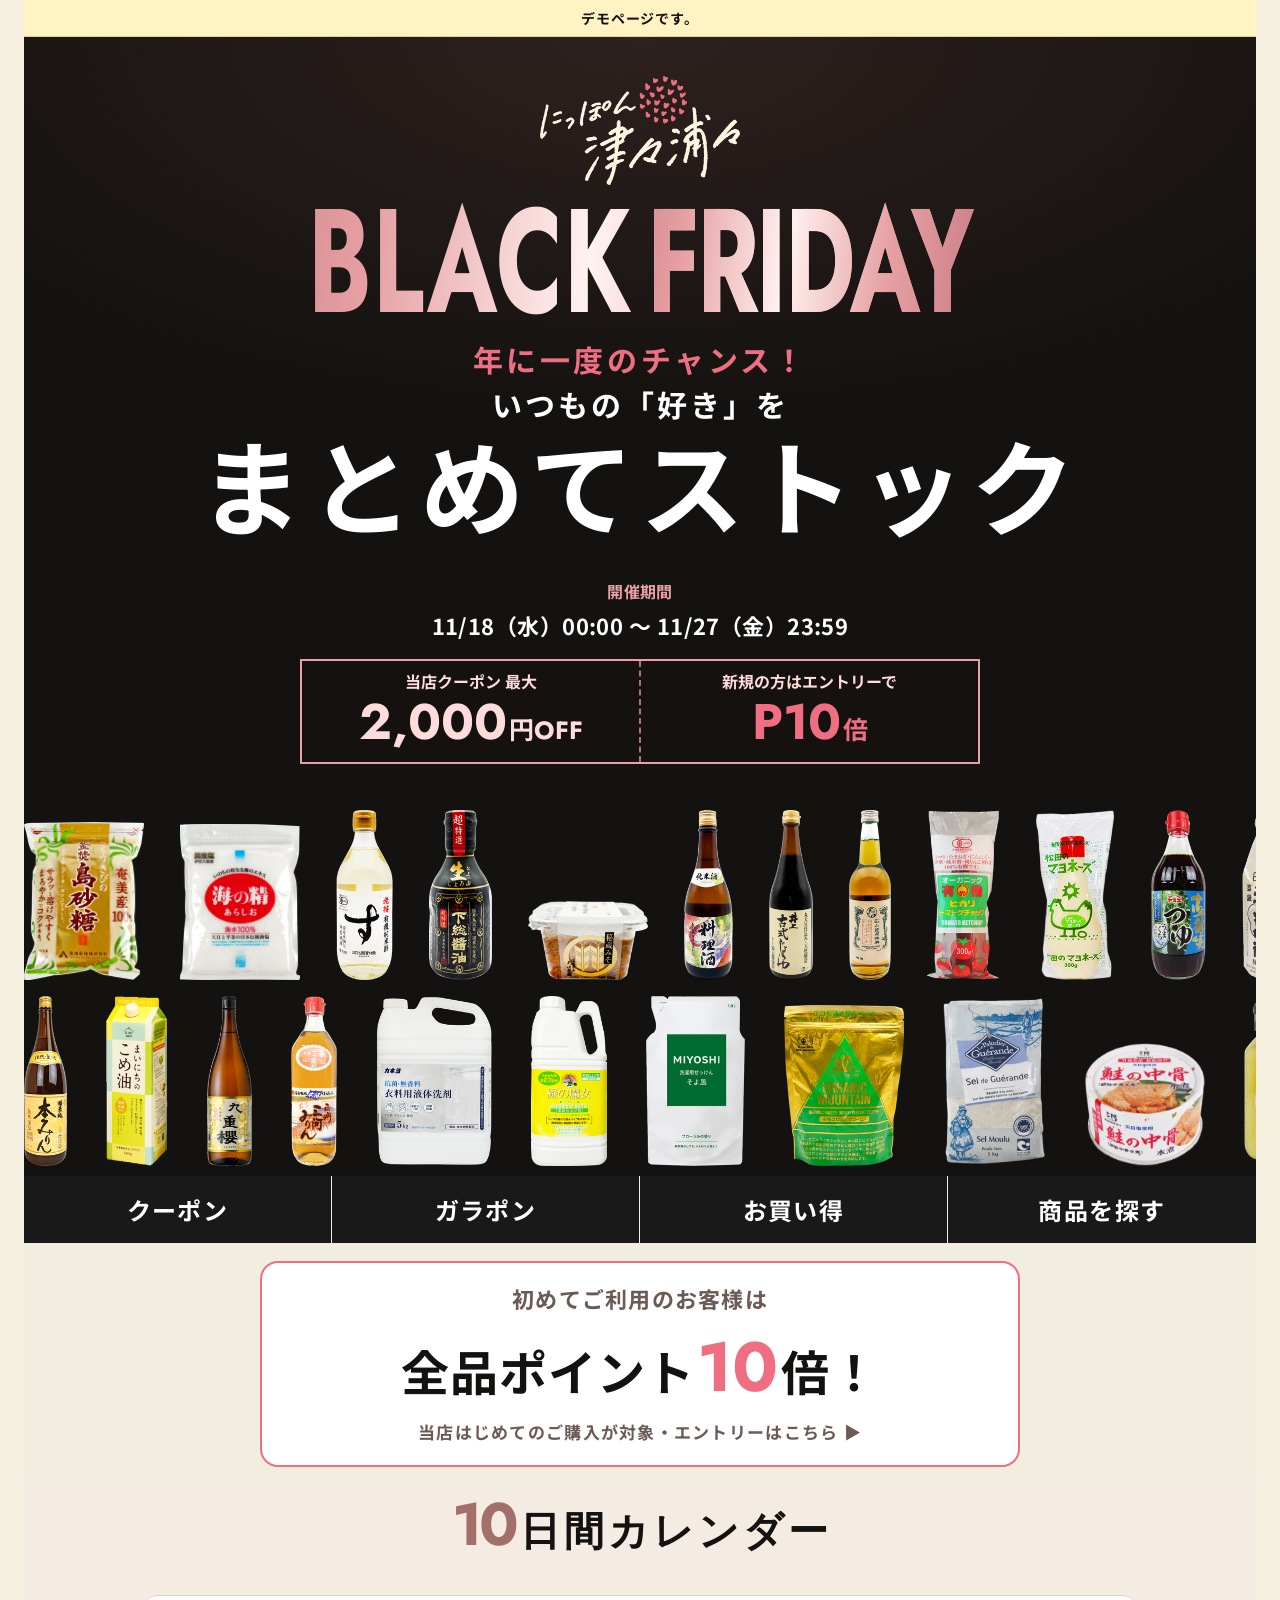
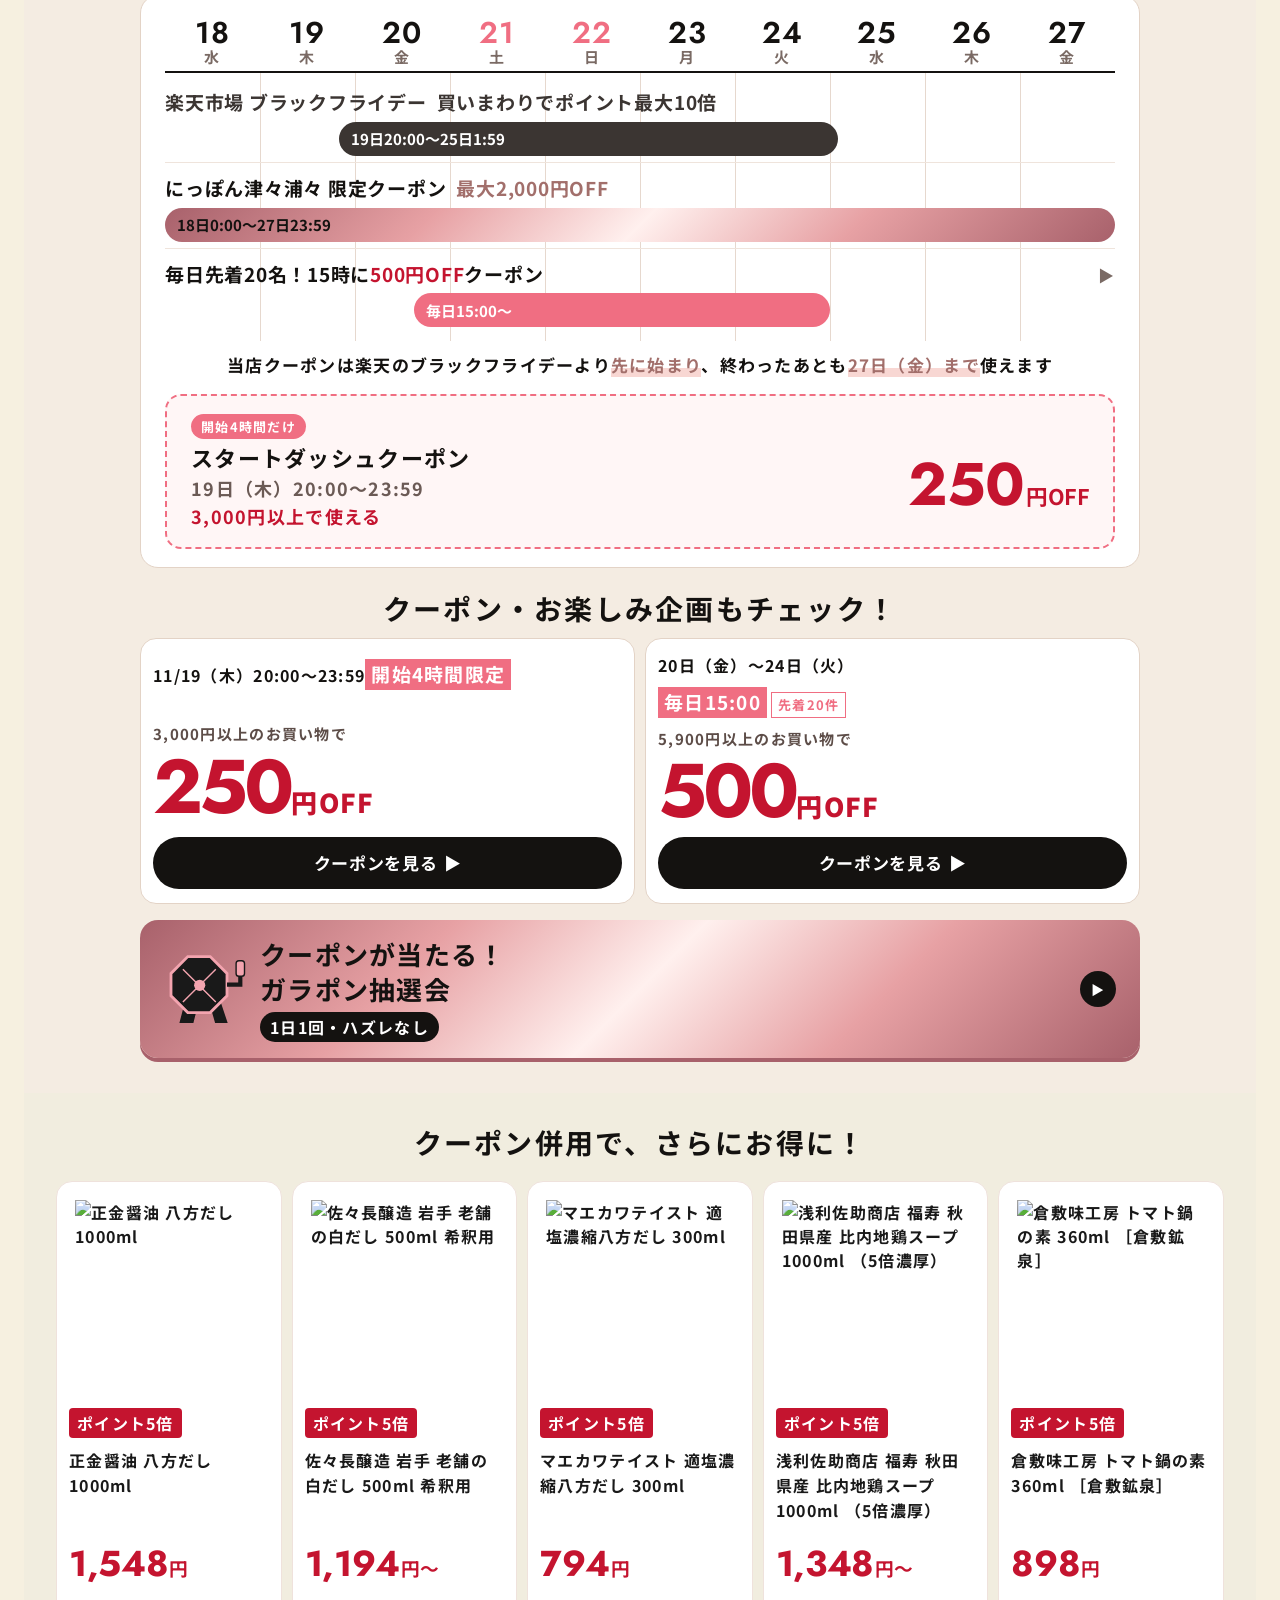
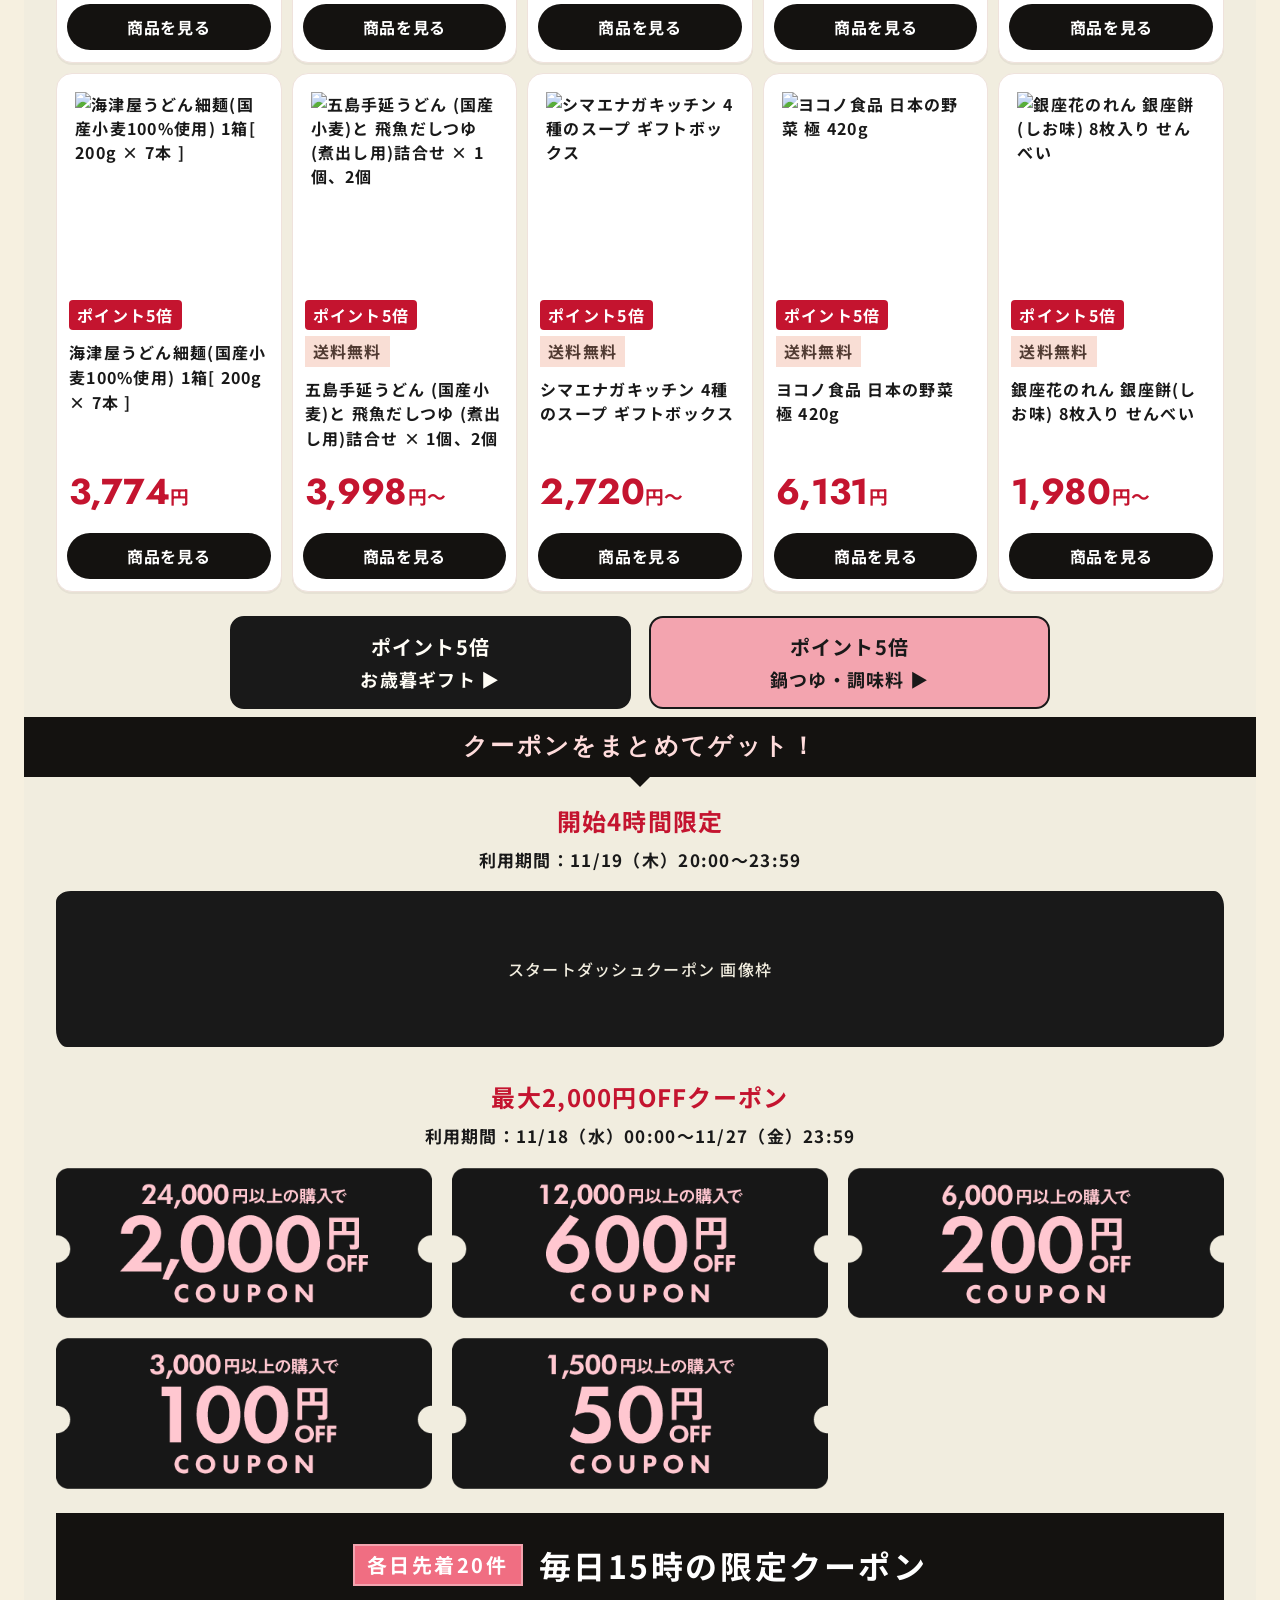
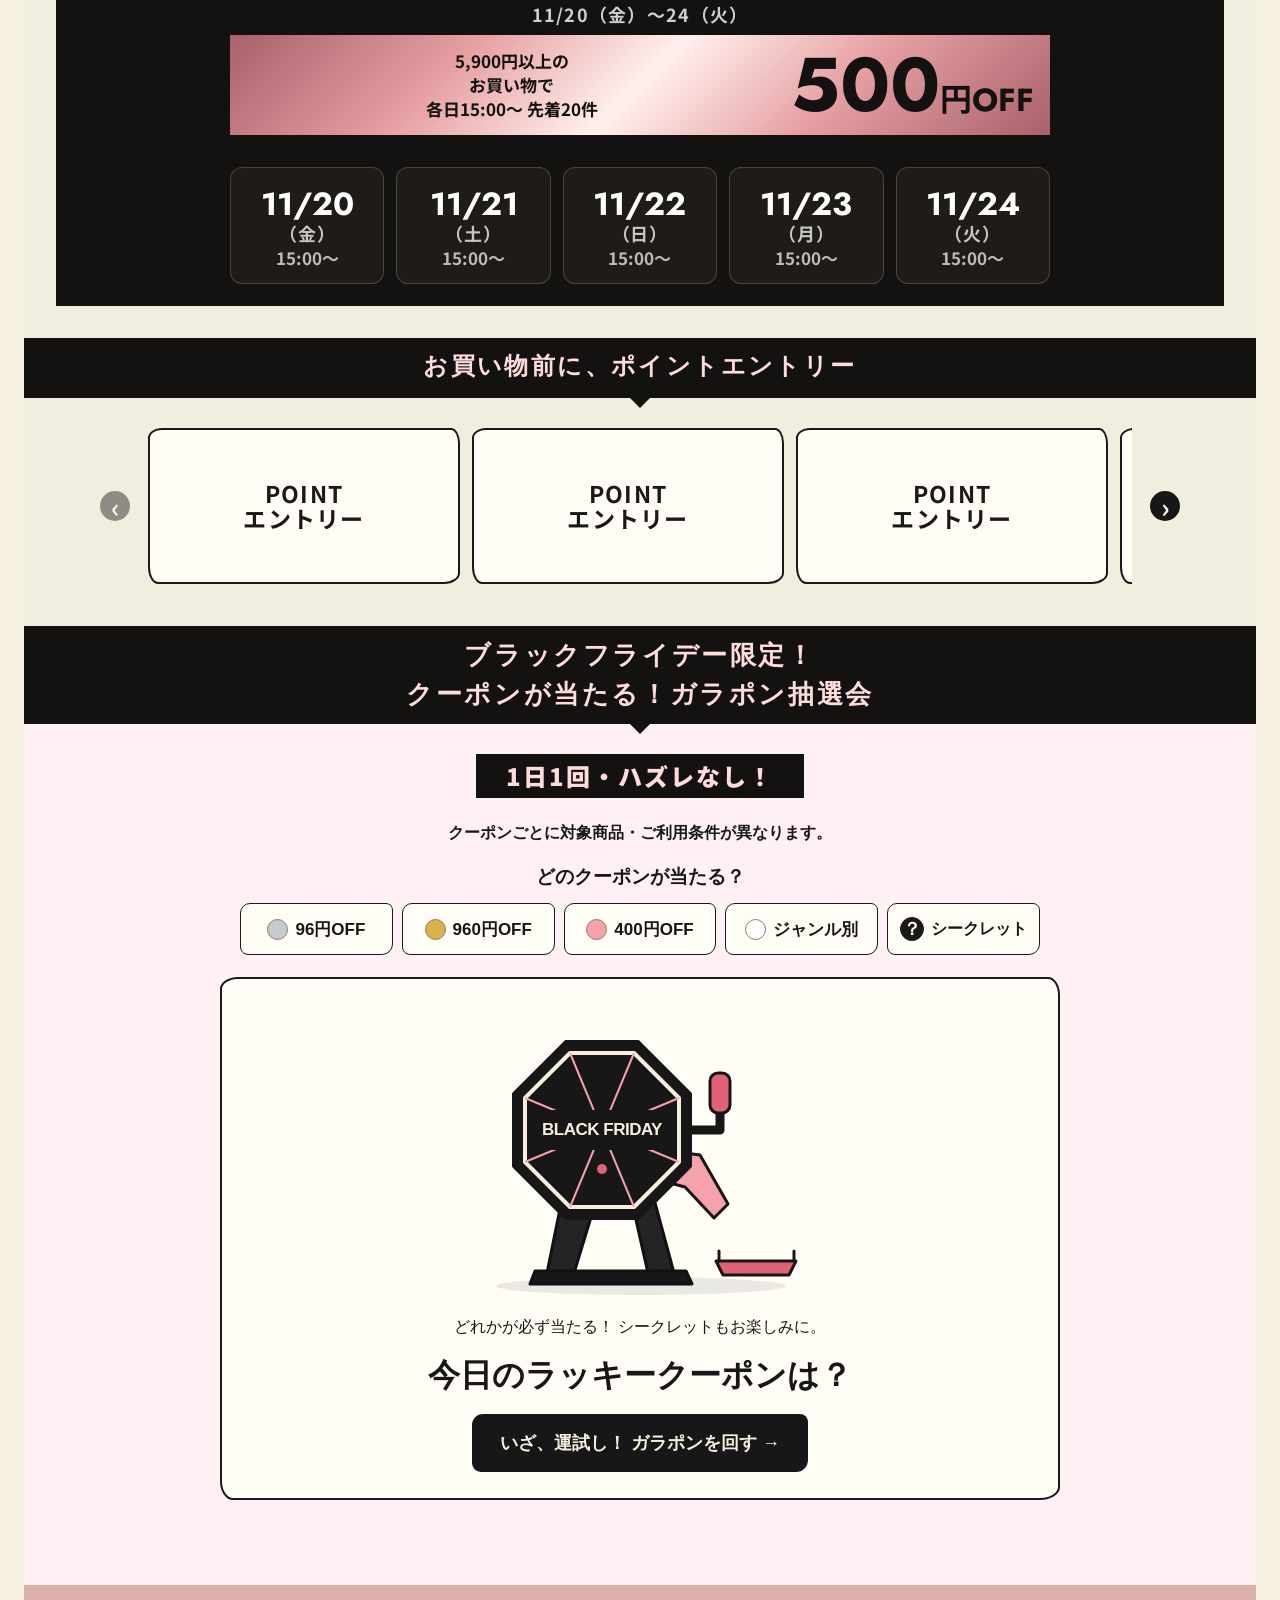
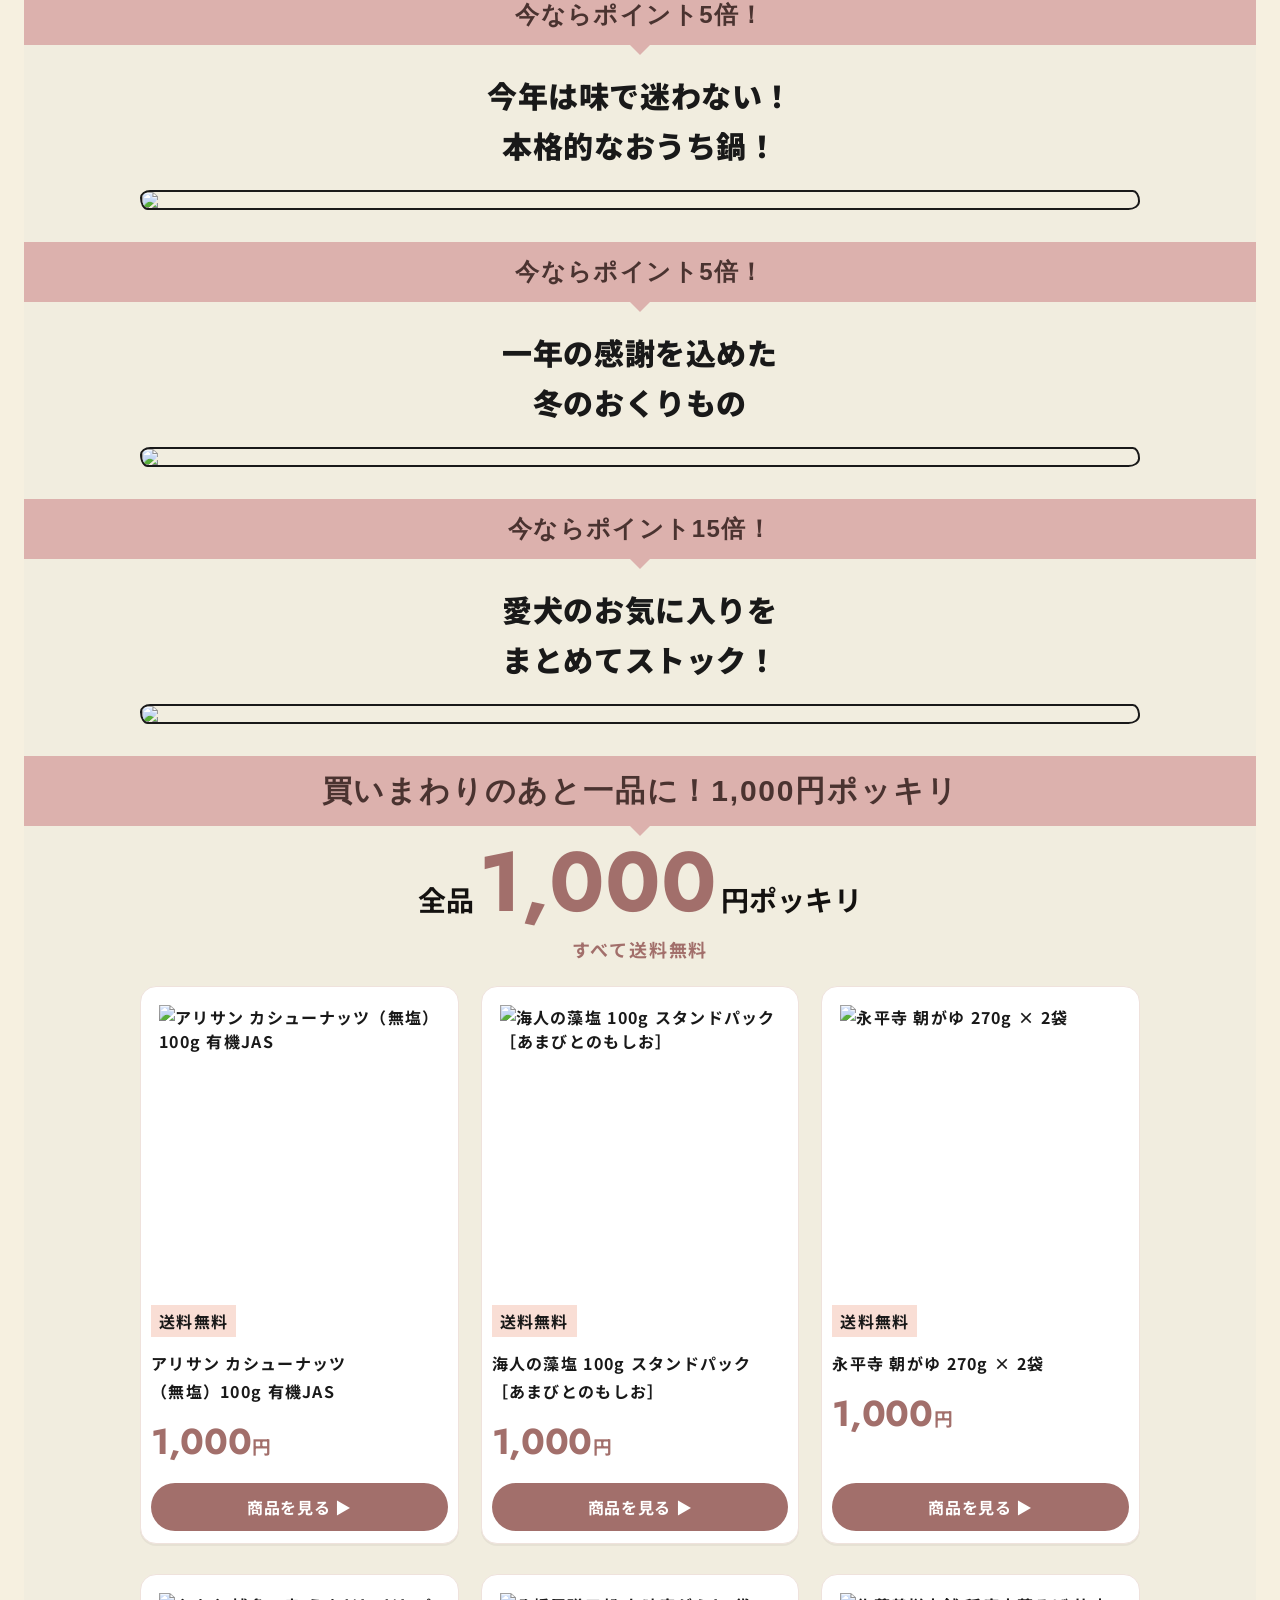
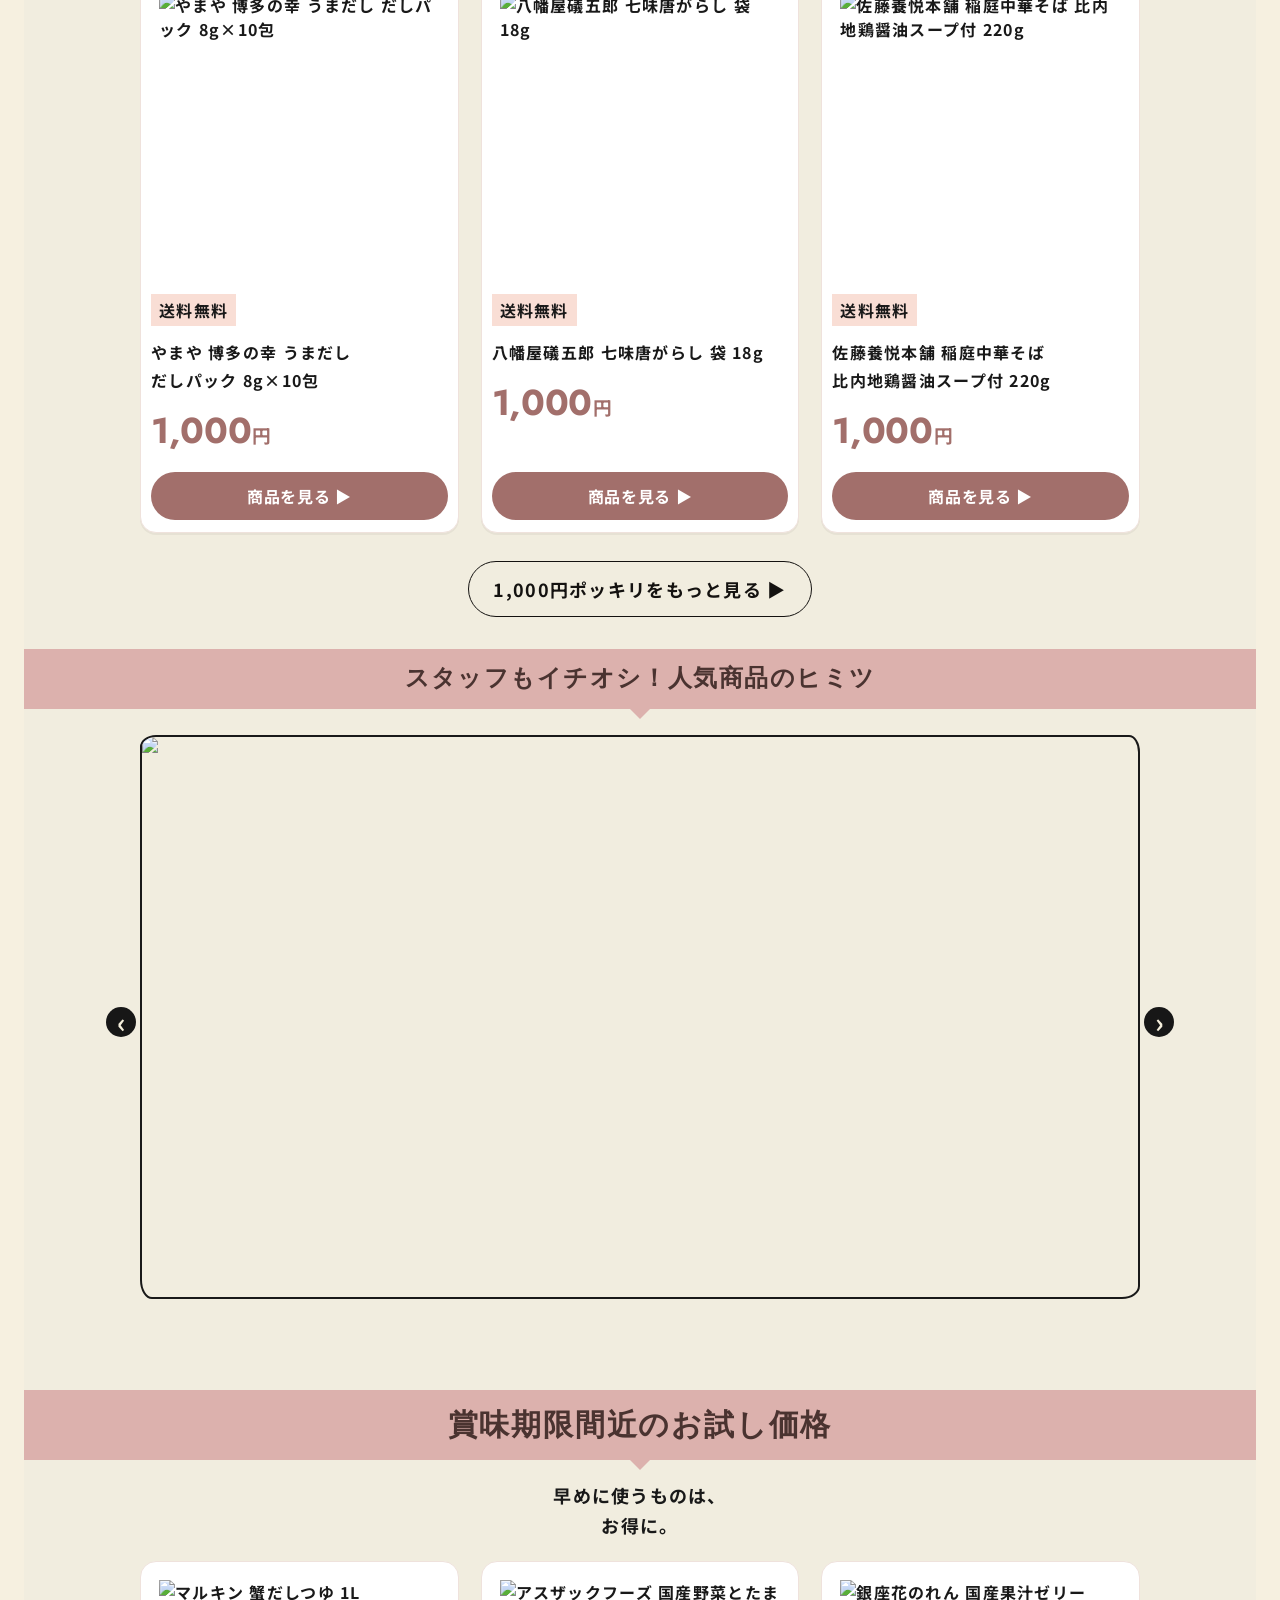
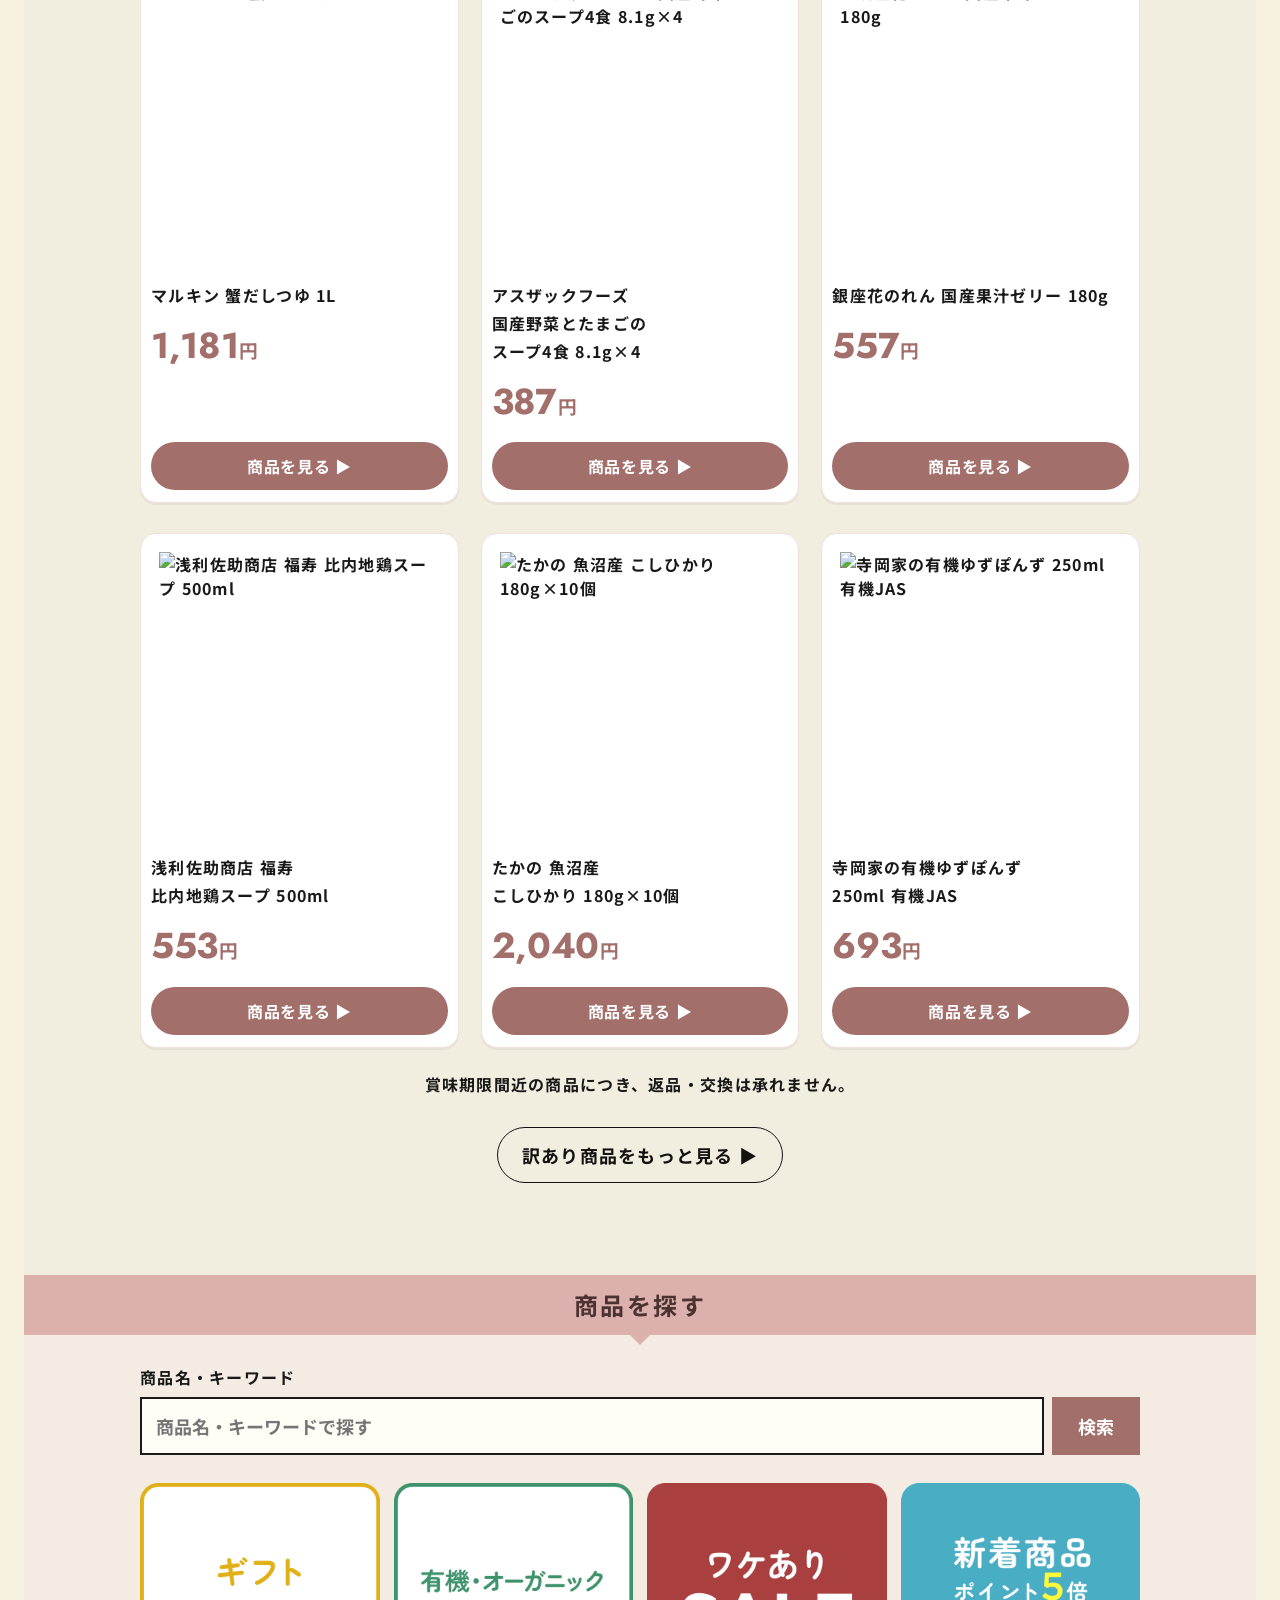
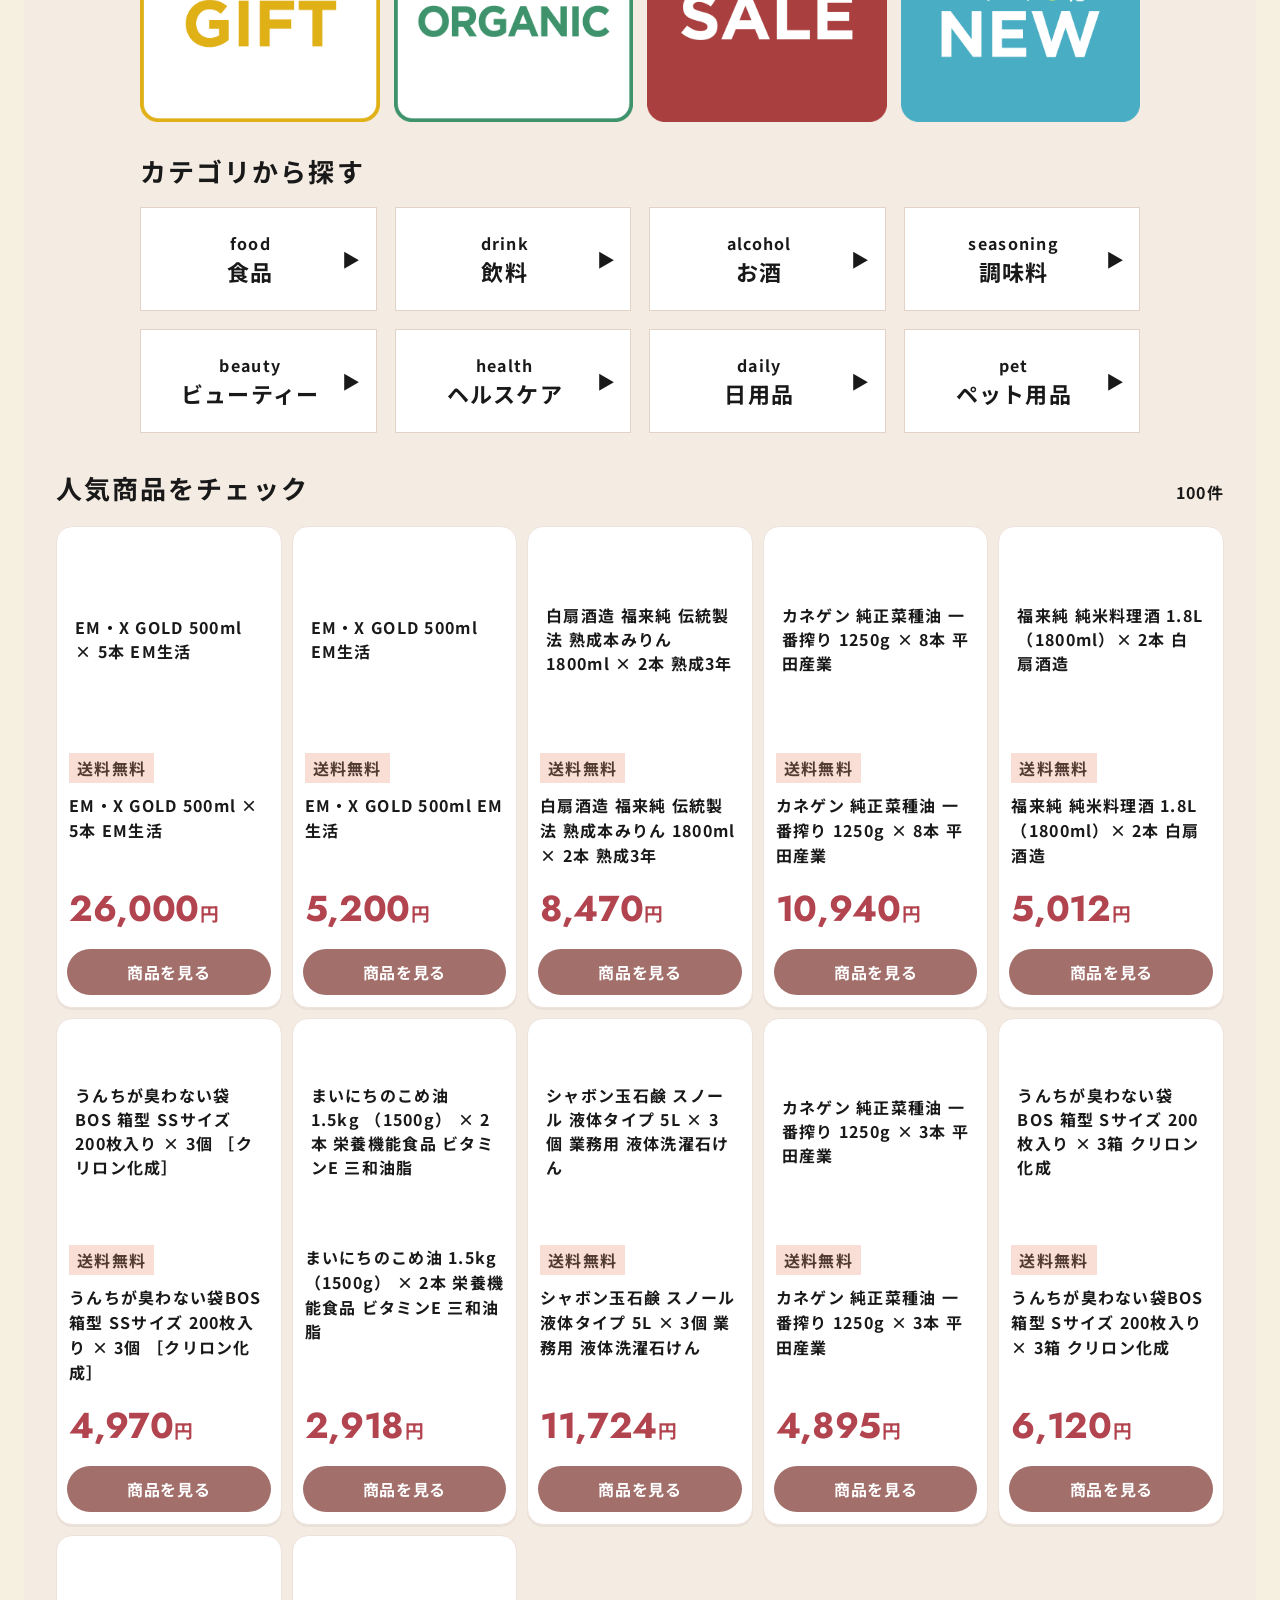
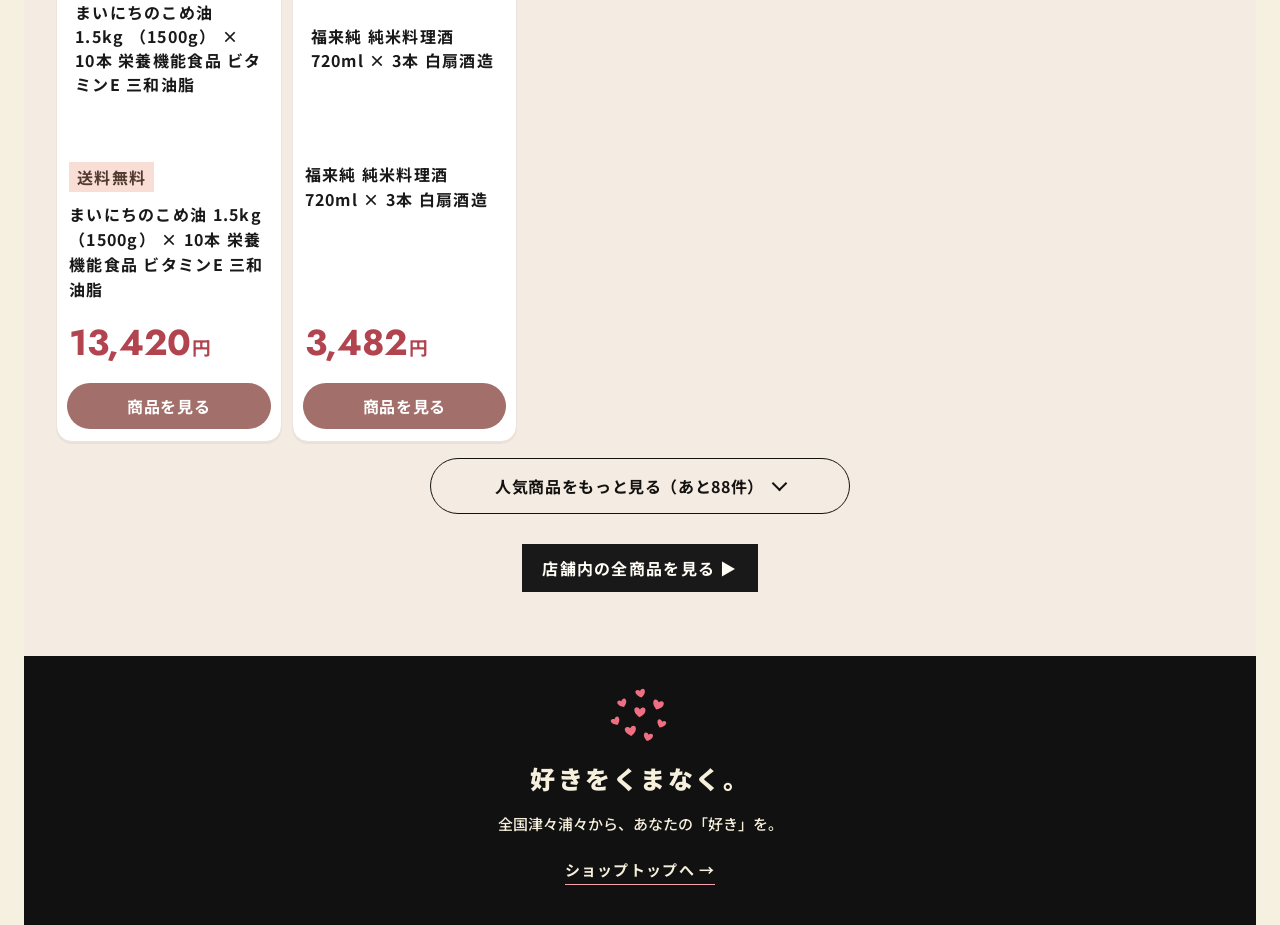
==== index.html @ 66a81369 "fix: 毎日15時クーポンを横並びの枠に、BLACK FRIDAYの文字を止める、ロゴを小さく - カレンダー見出しを「10日間カレンダー」に、毎日クーポンの帯を「毎日先着20名！15時に500円O" ====
<!doctype html>
<html lang="ja">

<head>
<meta name="robots" content="noindex, nofollow, noarchive">
<meta name="googlebot" content="noindex, nofollow">
  <meta charset="utf-8">
  <meta name="viewport" content="width=device-width,initial-scale=1">
  <title>BLACK FRIDAY｜BLACK × GOLD｜にっぽん津々浦々</title>
  <style>
    :root {
      --cream: #fdf5e1;
      --gray: #999;
      --yellow: #da1b3b;
      --ink: #111
    }

    * {
      box-sizing: border-box
    }

    html {
      scroll-behavior: smooth;
      scroll-padding-top: 20px
    }

    body {
      margin: 0;
      background: #f6f2e7;
      color: var(--ink);
      font-family: Arial, "Hiragino Kaku Gothic ProN", Meiryo, sans-serif;
      font-weight: 700
    }

    a {
      color: inherit;
      text-decoration: none
    }

    button {
      font: inherit
    }

    button:focus-visible,
    a:focus-visible,
    [tabindex]:focus-visible {
      outline: 3px solid #a6152d;
      outline-offset: 4px
    }

    img {
      max-width: 100%;
      display: block
    }

    h1,
    h2,
    p {
      margin: 0
    }

    .page {
      background: var(--cream);
      max-width: 1440px;
      margin: auto;
      overflow: hidden
    }

    .container {
      width: calc(100% - 28px);
      max-width: 1080px;
      margin: auto
    }

    .hero {
      height: clamp(145px, 36vw, 300px);
      background: #000;
      color: white;
      display: flex;
      flex-direction: column;
      align-items: center;
      justify-content: center;
      border-bottom: 6px solid var(--yellow)
    }

    .hero h1 {
      font-family: Impact, "Arial Narrow", Arial, sans-serif;
      font-size: clamp(32px, 9vw, 80px);
      line-height: 1;
      font-weight: 900;
      letter-spacing: -.045em;
      transform: scaleX(.8)
    }

    .hero p {
      font-size: clamp(10px, 2.6vw, 18px);
      margin-top: 8px
    }

    .tabs {
      background: #b5b5b5
    }

    .tabs-inner {
      max-width: 1080px;
      display: grid;
      grid-template-columns: 1fr 1fr;
      margin: auto
    }

    .tabs a {
      text-align: center;
      padding: 12px 5px;
      font-size: clamp(17px, 5vw, 24px);
      line-height: 1.3
    }

    .tabs a:first-child {
      background: #999
    }

    .calendar {
      min-height: clamp(170px, 49vw, 340px);
      background: #e7ddeb;
      display: flex;
      align-items: center;
      justify-content: center;
      text-align: center;
      font-size: clamp(19px, 5.5vw, 32px);
      line-height: 1.12
    }

    .calendar img {
      width: 100%;
      height: auto
    }

    .top-offer {
      padding-top: 18px
    }

    .new-customer {
      background: var(--gray);
      display: flex;
      justify-content: center;
      align-items: center;
      text-align: center;
      font-size: clamp(27px, 8.1vw, 46px);
      line-height: 1.13;
      min-height: clamp(110px, 27vw, 180px);
      padding: 16px
    }

    .daily {
      margin-top: 24px
    }

    .section-title {
      text-align: center;
      font-size: clamp(17px, 4.9vw, 28px);
      line-height: 1.4;
      margin-bottom: 8px
    }

    .daily-box,
    .coupon {
      display: flex;
      align-items: center;
      justify-content: center;
      border: 6px solid var(--gray);
      background: white
    }

    .daily-box {
      height: clamp(76px, 20vw, 140px)
    }

    .coupons {
      margin-top: 25px;
      padding-inline: 8px
    }

    .coupons .section-title {
      font-size: clamp(15px, 4.4vw, 26px);
      letter-spacing: -.04em
    }

    .coupon-grid {
      display: grid;
      grid-template-columns: repeat(2, minmax(0, 1fr));
      gap: 12px
    }

    .coupon {
      position: relative;
      min-height: clamp(76px, 21vw, 135px);
      font-size: clamp(12px, 3.8vw, 22px);
      padding: 12px 5px;
      text-align: center
    }

    .coupon.wide {
      grid-column: 1/-1;
      font-size: clamp(17px, 4.8vw, 28px)
    }

    .badge {
      position: absolute;
      right: -10px;
      top: -15px;
      width: 45px;
      height: 45px;
      display: flex;
      align-items: center;
      justify-content: center;
      background: black;
      border: 2px dotted var(--yellow);
      color: var(--yellow);
      border-radius: 50%;
      font: 700 9px/1.1 Arial, sans-serif;
      z-index: 1
    }

    .slider {
      position: relative;
      margin-top: 23px;
      padding-inline: 32px
    }

    .slider-track {
      display: flex;
      gap: 12px;
      overflow-x: auto;
      scroll-snap-type: x mandatory;
      scrollbar-width: none
    }

    .slider-track::-webkit-scrollbar,
    .product-track::-webkit-scrollbar {
      display: none
    }

    .slide {
      flex: 0 0 34%;
      min-width: 102px;
      aspect-ratio: 1.38;
      display: flex;
      align-items: center;
      justify-content: center;
      background: white;
      border: 6px solid var(--gray);
      font-size: clamp(14px, 3.7vw, 23px);
      line-height: 1.1;
      text-align: center;
      scroll-snap-align: start
    }

    .arrow {
      position: absolute;
      top: 50%;
      transform: translateY(-50%);
      width: 23px;
      height: 23px;
      border: 0;
      border-radius: 50%;
      background: var(--gray);
      color: white;
      padding: 0;
      font-size: 23px;
      line-height: 1;
      cursor: pointer;
      display: flex;
      align-items: center;
      justify-content: center
    }

    .arrow.prev {
      left: 0
    }

    .arrow.next {
      right: 0
    }

    .features {
      padding-top: 38px
    }

    .feature {
      margin-bottom: 36px
    }

    .feature-head {
      text-align: center;
      margin-bottom: 8px
    }

    .bubble {
      display: inline-block;
      border: 1.5px solid #222;
      border-radius: 5px;
      background: white;
      padding: 6px 14px;
      position: relative;
      font-size: clamp(14px, 3.9vw, 24px);
      margin-bottom: 14px;
      line-height: 1.3
    }

    .bubble:before {
      content: "";
      position: absolute;
      bottom: -9px;
      left: 20px;
      border-width: 9px 9px 0 0;
      border-style: solid;
      border-color: #222 transparent transparent transparent
    }

    .bubble:after {
      content: "";
      position: absolute;
      bottom: -6px;
      left: 21px;
      border-width: 7px 7px 0 0;
      border-style: solid;
      border-color: white transparent transparent transparent
    }

    .feature h2 {
      font-size: clamp(16px, 4.5vw, 28px);
      line-height: 1.4;
      letter-spacing: -.035em
    }

    .feature-banner {
      display: block;
      aspect-ratio: 1.77;
      background: var(--gray);
      max-width: 840px;
      margin: auto;
      overflow: hidden
    }

    .feature-banner img {
      width: 100%;
      height: auto
    }

    .product-track {
      display: flex;
      gap: 12px;
      overflow-x: auto;
      scrollbar-width: none;
      scroll-snap-type: x mandatory;
      margin-top: 13px;
      margin-right: -14px;
      padding-right: 14px
    }

    .product-card {
      flex: 0 0 34.5%;
      min-width: 0;
      position: relative;
      background: white;
      scroll-snap-align: start
    }

    .product-image {
      position: relative;
      aspect-ratio: 1.6;
      background: var(--gray)
    }

    .product-image img {
      width: 100%;
      height: 100%;
      object-fit: contain
    }

    .product-info {
      min-height: clamp(78px, 20vw, 160px);
      padding: 10px;
      font-size: clamp(13px, 3.7vw, 18px);
      overflow-wrap: anywhere
    }

    .point {
      position: absolute;
      right: 4px;
      top: 4px;
      width: 26px;
      height: 26px;
      border-radius: 50%;
      background: #000;
      color: #e94e68;
      display: flex;
      flex-direction: column;
      align-items: center;
      justify-content: center;
      font-size: 8px;
      line-height: 1
    }

    .point b {
      font-size: 17px;
      font-weight: 400
    }

    .bottom-points .point {
      top: auto;
      bottom: 4px
    }

    .more {
      display: flex;
      align-items: center;
      justify-content: center;
      width: 78%;
      max-width: 520px;
      min-height: 40px;
      background: var(--gray);
      color: #fff;
      text-align: center;
      font-size: clamp(19px, 5vw, 26px);
      margin: 12px auto 0;
      padding: 4px
    }

    .mvp h2 {
      font-size: clamp(21px, 5.9vw, 32px);
      font-style: italic
    }

    .mvp .product-track {
      margin-top: 18px
    }

    .bottom {
      padding: 0 0 14px
    }

    .bottom .slider {
      margin-top: 0;
      margin-bottom: 22px
    }

    .bottom .new-customer {
      margin-bottom: 12px
    }

    .blank-banner {
      display: block;
      width: 100%;
      background: var(--gray);
      aspect-ratio: 3.5;
      margin-bottom: 12px
    }

    .wakeari {
      display: flex;
      align-items: center;
      justify-content: center;
      min-height: 47px;
      background: #ee7488;
      color: white;
      text-align: center;
      font-size: clamp(25px, 7vw, 40px);
	  border-radius: 
    }

    a[data-url=""] {
      cursor: default
    }

    .coupon img {
      width: 100%;
      height: auto
    }

    .coupon:has(img) {
      padding: 0;
      border: 0
    }

    .new-customer:has(img) {
      padding: 0;
      min-height: 0
    }

    .blank-banner:has(img) {
      aspect-ratio: auto;
      background: transparent
    }

    .blank-banner img {
      width: 100%
    }

    .placeholder-label {
      position: absolute;
      width: 1px;
      height: 1px;
      overflow: hidden;
      clip-path: inset(50%)
    }

    @media(min-width:768px) {
      body {
        padding: 0 24px
      }

      .container {
        width: calc(100% - 96px)
      }

      .tabs a {
        padding: 18px
      }

      .top-offer {
        padding-top: 36px
      }

      .daily {
        margin: 36px auto 0;
        max-width: 840px
      }

      .coupons {
        margin: 44px auto 0;
        padding: 0
      }

      .coupon-grid {
        grid-template-columns: repeat(3, minmax(0, 1fr));
        gap: 20px
      }

      .coupon.wide {
        min-height: 130px
      }

      .section-title {
        margin-bottom: 16px
      }

      .slider {
        padding-inline: 48px;
        max-width: 960px;
        margin: 32px auto 0
      }

      .slide {
        min-width: 0;
        flex-basis: calc((100% - 48px)/3);
        aspect-ratio: 2
      }

      .arrow {
        width: 30px;
        height: 30px;
        font-size: 27px
      }

      .features {
        padding-top: 65px
      }

      .feature {
        margin-bottom: 65px
      }

      .feature-head {
        margin-bottom: 18px
      }

      .bubble {
        margin-bottom: 22px;
        padding: 10px 28px
      }

      .product-track {
        display: grid;
        grid-template-columns: repeat(3, minmax(0, 1fr));
        gap: 24px;
        margin: 24px 0 0;
        padding: 0;
        overflow: visible
      }

      .product-image {
        aspect-ratio: 1.5
      }

      .product-info {
        min-height: 150px;
        padding: 16px
      }

      .point {
        width: 36px;
        height: 36px;
        font-size: 10px;
        right: 8px;
        top: 8px
      }

      .point b {
        font-size: 23px
      }

      .bottom-points .point {
        bottom: 8px
      }

      .more {
        margin-top: 24px;
        min-height: 54px
      }

      .mvp .product-track {
        margin-top: 24px
      }

      .bottom {
        padding-bottom: 28px
      }

      .bottom .slider {
        margin-bottom: 36px
      }

      .bottom .new-customer {
        margin-bottom: 24px
      }

      .blank-banner {
        aspect-ratio: 5;
        margin-bottom: 24px
      }

      .wakeari {
        min-height: 70px
      }
    }

    @media(prefers-reduced-motion:reduce) {
      html {
        scroll-behavior: auto
      }
    }

    /* スクロール後の追従ヘッダー。元のレイアウトを保つため別枠で固定表示。 */
    html {
      scroll-padding-top: calc(var(--sticky-height, 116px) + 16px)
    }

    .floating-header {
      position: fixed;
      top: 0;
      left: 50%;
      transform: translate(-50%, -110%);
      width: 100%;
      max-width: 1440px;
      z-index: 100;
      background: #000;
      color: #fff;
      box-shadow: 0 3px 12px #0002;
      visibility: hidden;
      pointer-events: none;
      transition: transform .25s ease, visibility .25s
    }

    .floating-header.is-visible {
      transform: translate(-50%, 0);
      visibility: visible;
      pointer-events: auto
    }

    .floating-brand {
      display: flex;
      flex-direction: column;
      align-items: center;
      justify-content: center;
      min-height: 66px;
      padding: 8px 12px;
      border-bottom: 3px solid var(--yellow)
    }

    .floating-brand strong {
      font-family: Impact, "Arial Narrow", Arial, sans-serif;
      font-size: 27px;
      line-height: 1;
      letter-spacing: -.045em;
      transform: scaleX(.8)
    }

    .floating-brand span {
      font-size: 10px;
      margin-top: 4px
    }

    .floating-nav {
      display: grid;
      grid-template-columns: 1fr 1fr;
      background: #b5b5b5;
      color: #111
    }

    .floating-nav a {
      display: flex;
      align-items: center;
      justify-content: center;
      min-height: 42px;
      padding: 8px;
      font-size: 16px;
      line-height: 1.3;
      text-align: center
    }

    .floating-nav a:first-child {
      background: #999
    }

    @media(min-width:768px) {
      .floating-header {
        width: calc(100% - 48px)
      }

      .floating-brand {
        min-height: 72px
      }

      .floating-brand strong {
        font-size: 32px
      }

      .floating-brand span {
        font-size: 11px
      }

      .floating-nav a {
        min-height: 46px;
        font-size: 18px
      }
    }

    @media(prefers-reduced-motion:reduce) {
      .floating-header {
        transition: none
      }
    }

    .kuji-no-lose {
      display: block;
      width: fit-content;
      margin: 0 auto 10px;
      padding: 4px 18px;
      border-radius: 999px;
      background: #171717;
      color: #f08395;
      font-size: clamp(16px, 4.5vw, 24px);
      line-height: 1.5;
      font-weight: 900
    }

    /* BLACK FRIDAY お祭りデザイン */
    :root {
      --cream: #fdf7e5;
      --yellow: #ef7c8f;
      --fest-red: #b91c36;
      --gold: #d66578
    }

    body {
      background: #111
    }

    .page {
      background-color: var(--cream);
      background-image: radial-gradient(#d8788822 .8px, transparent .8px);
      background-size: 8px 8px
    }

    .hero {
      position: relative;
      isolation: isolate;
      height: auto;
      min-height: 540px;
      padding: 35px 24px 32px;
      text-align: center;
      border-bottom: 7px solid #dd687b;
      background: radial-gradient(ellipse at 50% 40%, #2f2813 0, #090909 60%);
      overflow: hidden;
      gap: 0
    }

    .hero .festival-shop {
      font-size: clamp(16px, 4vw, 25px);
      letter-spacing: .16em;
      margin: 0 0 14px;
      position: relative;
      z-index: 1
    }

    .hero .festival-ribbon {
      position: relative;
      z-index: 1;
      display: block;
      padding: 9px 28px;
      background: linear-gradient(105deg, #b9263f, #f7bfc8 40%, #d9687b 75%, #f6b5c0);
      color: #1a160a;
      font-size: clamp(16px, 4.6vw, 29px);
      font-weight: 900;
      letter-spacing: .04em;
      margin: 0 0 24px;
      box-shadow: 0 3px 0 #725915;
      border-top: 1px solid #f9cad2;
      border-bottom: 1px solid #f9cad2
    }

    .hero h1 {
      font-family: Impact, "Arial Black", Arial, sans-serif;
      font-size: clamp(72px, 15vw, 128px);
      line-height: .87;
      letter-spacing: -.025em;
      font-weight: 900;
      transform: none;
      margin: 0;
      position: relative;
      z-index: 1;
      color: #eb7a8d;
      background: linear-gradient(150deg, #f9d0d7 5%, #bd2a42 25%, #f7c1ca 45%, #e16277 60%, #f7bfc8 85%, #b22038);
      -webkit-background-clip: text;
      background-clip: text;
      -webkit-text-fill-color: transparent;
      filter: drop-shadow(0 3px 0 #766023)
    }

    .hero h1 span {
      display: block;
      margin-top: 8px
    }

    .hero .festival-period {
      position: relative;
      z-index: 1;
      font-size: clamp(13px, 3.5vw, 22px);
      margin-top: 25px;
      letter-spacing: .02em;
      color: #fff
    }

    .festival-confetti {
      position: absolute;
      inset: 0;
      pointer-events: none;
      z-index: 0
    }

    .festival-confetti i {
      position: absolute;
      left: var(--x);
      top: var(--y);
      width: var(--w);
      height: var(--h);
      background: var(--c);
      transform: rotate(var(--r));
      opacity: .8
    }

    .festival-seal {
      position: absolute;
      right: 5%;
      bottom: 42px;
      z-index: 2;
      display: flex;
      flex-direction: column;
      justify-content: center;
      width: 135px;
      height: 135px;
      border-radius: 50%;
      background: #fdf7e8;
      color: #a2172e;
      box-shadow: 0 0 0 5px #c03e54, 0 0 0 7px #f7c0c9;
      transform: rotate(8deg);
      line-height: 1.3
    }

    .festival-seal small {
      font-size: 12px;
      color: #222;
      margin-bottom: 6px
    }

    .festival-seal strong {
      font-size: 20px
    }

    .festival-seal>span {
      font-size: 19px;
      margin-top: 2px
    }

    .tabs {
      background: #e87f90;
      border-bottom: 3px solid #111
    }

    .tabs a {
      background: linear-gradient(#f7bec8, #ef8294);
      color: #111
    }

    .tabs a:first-child {
      background: #b91c36;
      color: #fadadf;
      border-right: 2px solid #111
    }

    .tabs a:hover {
      filter: brightness(1.07)
    }

    .calendar {
      position: relative;
      background: repeating-linear-gradient(45deg, #fdf8ec 0 12px, #f8dadf 12px 24px);
      border-bottom: 2px solid #e18897;
      min-height: clamp(170px, 36vw, 260px);
      color: #191919
    }

    .calendar p {
      padding: 24px 30px;
      background: #fefcf6;
      border: 2px solid #202020;
      box-shadow: 5px 5px 0 #da6e80;
      line-height: 1.3
    }

    .new-customer {
      flex-direction: column;
      gap: 5px;
      color: #131313;
      border: 3px solid #111;
      box-shadow: 5px 5px 0 #111;
      background: linear-gradient(125deg, #e3677c, #f7c0c9 45%, #e77286);
      min-height: 150px;
      padding: 20px 12px
    }

    .new-customer>span {
      font-size: clamp(20px, 5.8vw, 31px)
    }

    .new-customer>strong {
      font-size: clamp(29px, 8vw, 47px);
      line-height: 1.1
    }

    .new-customer b {
      font-family: Arial, sans-serif;
      font-size: 1.5em;
      letter-spacing: -.07em;
      color: #ac152e;
      padding-right: .07em
    }

    .daily {
      margin-top: 45px
    }

    .daily .section-title {
      font-size: clamp(20px, 5.3vw, 32px);
      line-height: 1.5;
      color: #151515
    }

    .kuji-no-lose {
      border-radius: 0;
      background: var(--fest-red);
      color: #fdf6e2;
      padding: 4px 30px;
      box-shadow: 3px 3px 0 #161616;
      transform: rotate(-3deg);
      margin-bottom: 17px;
      letter-spacing: .08em
    }

    .coupons {
      margin-top: 45px
    }

    .coupons>.section-title {
      background: #141414;
      color: #f39cab;
      padding: 17px 8px;
      margin-bottom: 22px;
      border-top: 3px solid #dd6a7d;
      border-bottom: 3px solid #dd6a7d;
      line-height: 1.6
    }

    .coupon {
      background: #fefcf6;
      border: 3px solid #b7394e;
      box-shadow: 3px 3px 0 #e3a4ae;
      min-height: 110px;
      color: #171717;
      border-radius: 4px
    }

    .coupon:before,
    .coupon:after {
      content: "";
      position: absolute;
      top: 50%;
      width: 14px;
      height: 14px;
      background: var(--cream);
      border: 2px solid #b7394e;
      border-radius: 50%;
      transform: translateY(-50%)
    }

    .coupon:before {
      left: -9px
    }

    .coupon:after {
      right: -9px
    }

    .coupon.wide {
      background: linear-gradient(115deg, #b91833, #916f10);
      color: #f8c9d1;
      border: 3px solid #db7284;
      min-height: 125px;
      font-weight: 900
    }

    .badge {
      background: #111;
      color: #f08a9b;
      border-color: #f7bdc7;
      right: -8px;
      top: -18px;
      width: 49px;
      height: 49px
    }

    .slide {
      border: 3px solid #b7394e;
      background: #fefcf6;
      box-shadow: inset 0 0 0 3px #fad6dc
    }

    .arrow {
      background: #161616;
      color: #f5b0bb
    }

    .feature {
      position: relative;
      padding-top: 30px;
      margin-bottom: 55px;
      border-top: 1px solid #b7394e
    }

    .feature:first-child {
      border-top: 0
    }

    .feature-head {
      margin-bottom: 18px
    }

    .bubble {
      background: #b91c36;
      color: #fdf5e1;
      border-color: #b91c36;
      border-radius: 0;
      font-weight: 900;
      box-shadow: 3px 3px 0 #161616;
      letter-spacing: .02em
    }

    .bubble:before {
      border-top-color: #b91c36
    }

    .bubble:after {
      border-top-color: #b91c36
    }

    .feature h2 {
      font-weight: 900;
      font-size: clamp(18px, 4.7vw, 30px);
      line-height: 1.6;
      letter-spacing: -.03em
    }

    .feature-banner {
      border: 3px solid #111;
      box-shadow: 5px 5px 0 #da7a8a
    }

    .product-track {
      padding-bottom: 5px
    }

    .product-card {
      border: 2px solid #111;
      box-shadow: 3px 3px 0 #da7a8a
    }

    .product-info {
      background: #fefdfa
    }

    .point {
      background: #111;
      color: #f08395;
      box-shadow: 0 0 0 1px #f08395
    }

    .more {
      background: #b91c36;
      color: #fdf7e6;
      border: 2px solid #111;
      box-shadow: 4px 4px 0 #d87283;
      letter-spacing: .08em;
      border-radius: 2px;
      min-height: 46px;
      margin-top: 18px
    }

    .more:after {
      content: "→";
      margin-left: 15px
    }

    .mvp h2 {
      font-size: clamp(22px, 6vw, 36px);
      font-style: normal;
      color: #a4172f
    }

    .mvp h2:before,
    .mvp h2:after {
      content: "✦";
      font-size: .65em;
      color: #9d1b31;
      margin: 0 .35em
    }

    .bottom .new-customer {
      margin-top: 35px;
      margin-bottom: 20px
    }

    .blank-banner {
      border: 2px solid #111
    }

    .wakeari {
      background: #b91c36;
      border: 2px solid #111;
      box-shadow: 4px 4px 0 #d87283;
      letter-spacing: .1em
    }

    .floating-brand {
      background: #111;
      border-bottom-color: #dd798a
    }

    .floating-brand strong {
      color: #f39cab
    }

    .floating-nav {
      background: #e87f90
    }

    .floating-nav a {
      background: #ef9fac
    }

    .floating-nav a:first-child {
      background: #b91c36;
      color: #fcf4dd
    }

    @media(min-width:768px) {
      .hero {
        min-height: 620px;
        padding-top: 40px;
        padding-bottom: 45px
      }

      .festival-seal {
        right: 8%;
        bottom: 65px
      }

      .coupon-grid {
        gap: 22px
      }

      .features {
        padding-top: 60px
      }

      .feature {
        padding-top: 45px;
        margin-bottom: 75px
      }

      .more {
        min-height: 56px
      }

      .new-customer {
        min-height: 180px
      }
    }

    @media(max-width:767px) {
      .hero {
        min-height: 440px;
        padding: 28px 14px
      }

      .hero .festival-ribbon {
        padding: 8px 13px;
        margin-bottom: 26px
      }

      .hero h1 {
        font-size: clamp(70px, 19vw, 115px)
      }

      .hero .festival-period {
        margin-top: 22px
      }

      .festival-seal {
        position: relative;
        right: auto;
        bottom: auto;
        margin-top: 21px;
        width: auto;
        height: auto;
        border-radius: 2px;
        padding: 7px 17px;
        transform: rotate(-3deg);
        flex-direction: row;
        gap: 7px;
        align-items: center;
        box-shadow: 2px 2px 0 #dc6f81;
        line-height: 1.3
      }

      .festival-seal small {
        font-size: 10px;
        margin: 0
      }

      .festival-seal strong {
        font-size: 13px
      }

      .festival-seal strong br {
        display: none
      }

      .festival-seal>span {
        font-size: 14px;
        margin: 0
      }

      .coupons .section-title {
        font-size: clamp(14px, 4vw, 23px)
      }

      .coupon {
        min-height: 92px
      }

      .coupon.wide {
        min-height: 105px
      }

      .product-track {
        gap: 12px
      }

      .new-customer {
        box-shadow: 3px 3px 0 #111
      }

      .top-offer {
        padding-top: 24px
      }

      .feature-banner {
        box-shadow: 3px 3px 0 #da7a8a
      }

      .mvp h2 {
        font-size: clamp(20px, 5.4vw, 29px)
      }
    }

    /* 126時間のお得なタイムテーブル */
    .event-schedule {
      padding: 48px 24px 35px;
      background: linear-gradient(135deg, #fcf4dd, #fefcf6 50%, #f4bac4);
      border-bottom: 2px solid #da7d8c
    }

    .schedule-inner {
      max-width: 1120px;
      margin: auto
    }

    .schedule-eyebrow {
      font: 800 11px/1.5 Arial, sans-serif;
      letter-spacing: .18em;
      text-align: center;
      color: #8a6c1b
    }

    .event-schedule h2 {
      margin: 12px 0 10px;
      font-size: clamp(24px, 3.5vw, 40px);
      line-height: 1.3;
      text-align: center;
      letter-spacing: .025em
    }

    .event-schedule h2>b {
      font-family: Arial, sans-serif;
      font-size: 1.6em;
      letter-spacing: -.065em;
      color: #ac1932;
      margin-right: .06em
    }

    .schedule-period {
      display: flex;
      align-items: center;
      justify-content: center;
      gap: 13px;
      font-size: clamp(15px, 2vw, 22px);
      line-height: 1.5;
      flex-wrap: wrap
    }

    .schedule-period time {
      white-space: nowrap
    }

    .schedule-period time>span {
      font-size: .7em
    }

    .schedule-until {
      color: #9f2136
    }

    .schedule-intro {
      text-align: center;
      font-size: 14px;
      font-weight: 500;
      line-height: 1.8;
      margin: 14px 0 28px
    }

    .schedule-grid {
      display: grid;
      grid-template-columns: repeat(4, minmax(0, 1fr));
      gap: 16px;
      list-style: none;
      margin: 0;
      padding: 0
    }

    .schedule-card {
      --schedule-accent: #b91c36;
      position: relative;
      display: flex;
      flex-direction: column;
      padding: 21px 16px 16px;
      background: #fefdfa;
      border: 2px solid #191919;
      border-top: 7px solid var(--schedule-accent);
      box-shadow: 4px 4px 0 #e4a1ac;
      min-width: 0
    }

    .schedule-card.schedule-daily {
      --schedule-accent: #d0213e
    }

    .schedule-card.schedule-lottery {
      --schedule-accent: #171717
    }

    .schedule-card.schedule-finale {
      --schedule-accent: #7f692d
    }

    .schedule-step {
      font: 800 10px/1.4 Arial, sans-serif;
      letter-spacing: .08em;
      color: #883845;
      margin-bottom: 13px
    }

    .schedule-card h3 {
      font-size: 15px;
      line-height: 1.7;
      margin: 0 0 15px;
      min-height: 60px
    }

    .schedule-card h3 span {
      font-size: .78em
    }

    .schedule-card h3 b {
      display: block;
      font-size: clamp(20px, 2vw, 25px);
      line-height: 1.5;
      color: #151515;
      white-space: nowrap
    }

    .schedule-label {
      display: inline-block;
      align-self: flex-start;
      background: #f9cbd3;
      color: #6b5414;
      font-size: 12px;
      line-height: 1.5;
      padding: 4px 6px;
      margin: 0 0 7px
    }

    .schedule-open .schedule-label {
      background: #b91c36;
      color: white
    }

    .schedule-lottery .schedule-label {
      background: #171717;
      color: #f08a9b
    }

    .schedule-benefit {
      font-size: 22px;
      color: #ab1931;
      line-height: 1.4;
      white-space: nowrap;
      font-weight: 900
    }

    .schedule-benefit strong {
      font-family: Arial, sans-serif;
      font-size: 1.9em;
      letter-spacing: -.055em;
      padding-right: 2px
    }

    .schedule-benefit.schedule-kuji-name,
    .schedule-benefit.schedule-final-name {
      font-size: 21px;
      line-height: 1.4;
      margin: 11px 0 12px;
      white-space: normal
    }

    .schedule-kuji-name {
      color: #171717
    }

    .schedule-final-name {
      color: #6e5921
    }

    .schedule-condition {
      font-size: 12px;
      font-weight: 500;
      line-height: 1.7;
      margin: 6px 0 18px
    }

    .schedule-link {
      display: flex;
      align-items: center;
      justify-content: space-between;
      gap: 6px;
      background: #171717;
      color: #fcf4df;
      min-height: 44px;
      padding: 10px 12px;
      font-size: 13px;
      line-height: 1.4;
      margin-top: auto
    }

    .schedule-open .schedule-link {
      background: #b91c36
    }

    .schedule-link:hover {
      filter: brightness(1.25)
    }

    .schedule-always {
      display: flex;
      align-items: center;
      justify-content: center;
      gap: 12px 20px;
      flex-wrap: wrap;
      margin-top: 27px;
      background: #191919;
      color: #fcf5e0;
      padding: 17px 20px;
      text-align: center;
      line-height: 1.7
    }

    .schedule-always strong {
      font-size: 17px;
      color: #ef7c8f
    }

    .schedule-always span {
      font-size: 13px;
      font-weight: 500
    }

    .schedule-always a {
      font-size: 13px;
      border-bottom: 1px solid #c67381
    }

    .schedule-note {
      font-size: 11px;
      font-weight: 500;
      color: #873744;
      line-height: 1.9;
      margin-top: 17px;
      text-align: left
    }

    .configured-coupon {
      display: flex;
      flex-direction: column;
      gap: 8px;
      line-height: 1.5
    }

    .configured-coupon b {
      font-size: clamp(16px, 2.2vw, 26px)
    }

    .configured-coupon small {
      font-size: clamp(10px, 1.2vw, 14px);
      font-weight: 500
    }

    .coupon.wide .configured-coupon b {
      font-size: clamp(22px, 3vw, 34px)
    }

    @media(min-width:768px) and (max-width:1050px) {
      .schedule-grid {
        grid-template-columns: repeat(2, minmax(0, 1fr))
      }

      .schedule-card h3 b {
        font-size: 24px
      }

      .schedule-card h3 {
        min-height: 0
      }
    }

    @media(max-width:767px) {
      .event-schedule {
        padding: 30px 17px 25px
      }

      .schedule-eyebrow {
        font-size: 9px;
        letter-spacing: .12em
      }

      .event-schedule h2 {
        font-size: clamp(21px, 6vw, 31px);
        margin-top: 10px;
        white-space: nowrap
      }

      .schedule-period {
        font-size: clamp(12px, 3.4vw, 19px);
        gap: 4px
      }

      .schedule-intro {
        font-size: 12px;
        margin: 12px 0 24px
      }

      .schedule-grid {
        grid-template-columns: 1fr;
        gap: 21px;
        position: relative;
        padding-left: 20px
      }

      .schedule-grid:before {
        content: "";
        position: absolute;
        left: 5px;
        top: 25px;
        bottom: 25px;
        width: 2px;
        background: #cf7181
      }

      .schedule-card {
        padding: 16px 16px 15px;
        border-top-width: 5px;
        box-shadow: 3px 3px 0 #e4a1ac
      }

      .schedule-card:before {
        content: "";
        position: absolute;
        left: -23px;
        top: 18px;
        width: 12px;
        height: 12px;
        border-radius: 50%;
        background: var(--schedule-accent);
        border: 2px solid #fdf7e5;
        box-shadow: 0 0 0 1px #b44558
      }

      .schedule-step {
        font-size: 10px;
        margin-bottom: 8px
      }

      .schedule-card h3 {
        font-size: 15px;
        min-height: 0;
        margin-bottom: 10px
      }

      .schedule-card h3 b {
        font-size: 24px
      }

      .schedule-label {
        font-size: 12px;
        padding: 3px 7px
      }

      .schedule-benefit strong {
        font-size: 49px
      }

      .schedule-condition {
        font-size: 13px;
        margin-bottom: 15px
      }

      .schedule-benefit.schedule-kuji-name,
      .schedule-benefit.schedule-final-name {
        font-size: 25px;
        margin: 9px 0
      }

      .schedule-link {
        font-size: 14px;
        min-height: 43px
      }

      .schedule-always {
        padding: 16px 14px;
        display: grid;
        gap: 6px;
        margin-top: 26px
      }

      .schedule-always strong {
        font-size: 17px
      }

      .schedule-always a {
        justify-self: center
      }

      .schedule-note {
        font-size: 10px;
        line-height: 1.8
      }

      .configured-coupon {
        gap: 6px
      }

      .configured-coupon b {
        font-size: clamp(13px, 3.5vw, 23px)
      }

      .configured-coupon small {
        font-size: clamp(9px, 2.4vw, 14px)
      }

      .coupon:has(.configured-coupon) {
        padding-inline: 10px
      }

      .coupon.wide .configured-coupon small {
        font-size: 12px
      }
    }

    /* にっぽん津々浦々：手描きの黒、生成り、ハートのピンク */
    :root {
      --cream: #f7f3e7;
      --paper: #fefdf9;
      --pink: #f190a0;
      --pink-deep: #a83145;
      --pink-light: #fcf6e4;
      --wobble: 255px 18px 225px 18px / 18px 225px 18px 255px
    }

    body {
      background: #efd7db
    }

    .page {
      background: var(--cream)
    }

    .festival-brandbar {
      display: flex;
      align-items: center;
      justify-content: center;
      gap: 14px;
      background: white;
      padding: 5px 20px;
      border-bottom: 2px solid #171717
    }

    .festival-brandbar a {
      width: 76px;
      flex: none
    }

    .festival-brandbar img {
      width: 100%;
      height: auto
    }

    .festival-brandbar p {
      font-size: 20px;
      line-height: 1.5;
      letter-spacing: .06em
    }

    .festival-brandbar small {
      display: block;
      font-size: 11px;
      letter-spacing: .02em;
      font-weight: 500;
      margin-top: 4px
    }

    .hero {
      background: #171717;
      border-bottom: 7px solid var(--pink)
    }

    .hero .festival-shop {
      color: #fdf9ef
    }

    .hero .festival-ribbon {
      background: var(--pink-light);
      color: #211f1a;
      border: 2px solid #fdf7e8;
      border-radius: var(--wobble);
      box-shadow: 4px 4px 0 var(--pink);
      transform: rotate(-1deg)
    }

    .hero h1 {
      background: none;
      -webkit-background-clip: initial;
      background-clip: initial;
      -webkit-text-fill-color: #fdf9ed;
      color: #fdf9ed;
      filter: drop-shadow(4px 5px 0 #8d3c4a);
      letter-spacing: -.035em
    }

    .hero h1 span {
      -webkit-text-fill-color: var(--pink);
      color: var(--pink)
    }

    .festival-confetti i {
      background: var(--pink);
      width: calc(var(--w) * 2);
      height: calc(var(--w) * 2);
      opacity: .65;
      border-radius: 45% 45% 20% 45%;
      clip-path: polygon(50% 19%, 61% 7%, 83% 5%, 98% 22%, 95% 45%, 80% 65%, 50% 94%, 21% 68%, 4% 45%, 1% 24%, 15% 6%, 37% 5%)
    }

    .festival-confetti i:nth-child(3n) {
      background: #fdf8eb;
      opacity: .35
    }

    .festival-confetti i:nth-child(5n) {
      background: #f9ced5
    }

    .festival-seal {
      background: var(--paper);
      color: var(--pink-deep);
      box-shadow: 0 0 0 4px var(--pink), 0 0 0 6px #fdf9ed;
      border-radius: 46% 53% 49% 48%
    }

    .festival-seal small {
      color: #333028
    }

    .tabs {
      background: var(--pink-light);
      border-bottom: 2px solid #171717
    }

    .tabs a {
      background: var(--pink-light)
    }

    .tabs a:first-child {
      background: var(--pink);
      color: #171717;
      border-right: 2px solid #171717
    }

    .tabs a:hover {
      background: #f9d1d7;
      filter: none
    }

    .event-schedule {
      background: var(--cream);
      border-bottom: 2px dashed #251f0f33
    }

    .schedule-eyebrow {
      color: var(--pink-deep)
    }

    .event-schedule h2>b {
      color: var(--pink-deep)
    }

    .schedule-until {
      color: var(--pink-deep)
    }

    .schedule-card {
      --schedule-accent: var(--pink);
      background: var(--paper);
      border-color: #251f0f;
      border-top-color: var(--schedule-accent);
      border-radius: var(--wobble);
      box-shadow: 4px 5px 0 var(--pink-light)
    }

    .schedule-card.schedule-daily {
      --schedule-accent: #eabac2
    }

    .schedule-card.schedule-lottery {
      --schedule-accent: #171717
    }

    .schedule-card.schedule-finale {
      --schedule-accent: #b3858d
    }

    .schedule-step {
      color: #797056
    }

    .schedule-label {
      background: var(--pink-light);
      color: #635634
    }

    .schedule-open .schedule-label {
      background: var(--pink-light);
      color: #635634
    }

    .schedule-lottery .schedule-label {
      background: #171717;
      color: #fdf5e0
    }

    .schedule-benefit {
      color: var(--pink-deep)
    }

    .schedule-final-name {
      color: #71434b
    }

    .schedule-link {
      background: #171717;
      border-radius: var(--wobble);
      color: #fdfaf0
    }

    .schedule-open .schedule-link {
      background: #171717
    }

    .schedule-always {
      border-radius: var(--wobble)
    }

    .schedule-always strong {
      color: #f8cad1
    }

    .schedule-always a {
      border-bottom-color: #edbac2
    }

    .schedule-note {
      color: #833542
    }

    .new-customer {
      background: var(--pink-light);
      border: 2.5px solid #171717;
      border-radius: var(--wobble);
      box-shadow: 4px 5px 0 var(--pink)
    }

    .new-customer b {
      color: var(--pink-deep)
    }

    .kuji-no-lose {
      background: var(--pink);
      color: #171717;
      border: 2px solid #171717;
      border-radius: var(--wobble);
      box-shadow: 3px 4px 0 #171717
    }

    .coupons>.section-title {
      border: 2px solid #171717;
      background: var(--pink-light);
      color: #171717;
      border-radius: var(--wobble);
      box-shadow: 4px 4px 0 var(--pink)
    }

    .coupon {
      background: var(--paper);
      border: 2.5px solid #171717;
      border-radius: var(--wobble);
      box-shadow: 3px 4px 0 #eec2c9
    }

    .coupon.wide {
      background: #171717;
      border: 2.5px solid #171717;
      color: #fdf9ed;
      box-shadow: 4px 5px 0 var(--pink)
    }

    .coupon:before,
    .coupon:after {
      border-color: #171717;
      background: var(--cream)
    }

    .badge {
      border-color: var(--pink);
      color: #f9d2d8
    }

    .slide {
      background: var(--paper);
      border: 2.5px solid #171717;
      border-radius: var(--wobble);
      box-shadow: inset 0 0 0 3px var(--pink-light)
    }

    .arrow {
      color: #fdf5e1
    }

    .feature {
      border-top: 2px dashed #251f0f25
    }

    .bubble {
      background: var(--pink-light);
      color: #171717;
      border: 2px solid #171717;
      border-radius: var(--wobble);
      box-shadow: 3px 4px 0 var(--pink)
    }

    .bubble:before {
      border-top-color: #171717
    }

    .bubble:after {
      border-top-color: var(--pink-light)
    }

    .feature-banner {
      border: 2.5px solid #171717;
      border-radius: 8px 13px 10px 5px;
      box-shadow: 4px 5px 0 var(--pink-light)
    }

    .product-card {
      border: 2px solid #171717;
      border-radius: 5px 8px 3px 7px;
      box-shadow: 3px 4px 0 var(--pink-light);
      overflow: hidden
    }

    .product-info {
      background: var(--paper)
    }

    .more {
      background: var(--pink);
      color: #171717;
      border: 2.5px solid #171717;
      border-radius: var(--wobble);
      box-shadow: 4px 5px 0 #171717
    }

    .mvp h2 {
      color: #171717
    }

    .mvp h2:before,
    .mvp h2:after {
      content: "♥";
      color: var(--pink)
    }

    .blank-banner {
      border: 2px solid #171717;
      border-radius: 8px 13px 10px 5px
    }

    .wakeari {
      background: var(--pink);
      color: #171717;
      border: 2.5px solid #171717;
      border-radius: var(--wobble);
      box-shadow: 4px 5px 0 #171717
    }

    .floating-brand {
      border-bottom-color: var(--pink)
    }

    .floating-brand strong {
      color: #fdf9ed
    }

    .floating-nav {
      background: var(--pink-light)
    }

    .floating-nav a {
      background: var(--pink-light)
    }

    .floating-nav a:first-child {
      background: var(--pink);
      color: #171717
    }

    @media(max-width:767px) {
      .festival-brandbar a {
        width: 63px
      }

      .festival-brandbar {
        gap: 10px;
        padding: 4px 12px
      }

      .festival-brandbar p {
        font-size: 17px
      }

      .festival-brandbar small {
        font-size: 9px
      }

      .festival-seal {
        border-radius: var(--wobble);
        box-shadow: 3px 3px 0 var(--pink)
      }

      .schedule-grid:before {
        background: #c4989f
      }

      .schedule-card:before {
        border-color: var(--cream);
        box-shadow: 0 0 0 1px #c4989f
      }
    }

    .brand-confetti-canvas {
      position: absolute;
      inset: 0;
      width: 100%;
      height: 100%;
      z-index: 0;
      pointer-events: none
    }

    .hero.has-confetti .festival-confetti {
      display: none
    }

    /* PCの横幅を少し広げる */
    .page,
    .floating-header {
      max-width: 1600px
    }

    .container,
    .tabs-inner {
      max-width: 1240px
    }

    .schedule-inner {
      max-width: 1280px
    }

    .feature-banner {
      max-width: 1000px
    }

    @media(min-width:768px) {
      .container {
        width: calc(100% - 64px)
      }

      .slider {
        max-width: 1080px
      }
    }

    /* クーポンは完成画像をそのまま表示する枠。枠線・文字・バッジは画像側で作成。 */
    .coupon.coupon-image,
    .slide.coupon-image {
      display: flex;
      align-items: center;
      justify-content: center;
      padding: 0;
      border: 0;
      border-radius: 0;
      background: transparent;
      box-shadow: none;
      min-height: 0;
      overflow: visible
    }

    .coupon.coupon-image:before,
    .coupon.coupon-image:after {
      display: none
    }

    .coupon-image .coupon-image-placeholder {
      display: flex;
      align-items: center;
      justify-content: center;
      width: 100%;
      min-height: 100px;
      aspect-ratio: 2.8;
      background: #fefdf980;
      border: 1px dashed #9d9785;
      color: #806b70;
      font-size: 14px;
      font-weight: 500;
      text-align: center;
      padding: 12px
    }

    .coupon-image.wide .coupon-image-placeholder {
      aspect-ratio: 7.5;
      min-height: 130px
    }

    .slide.coupon-image {
      aspect-ratio: auto
    }

    .slide.coupon-image .coupon-image-placeholder {
      aspect-ratio: 2;
      min-height: 100px;
      font-size: 13px
    }

    .coupon-image img {
      display: block;
      width: 100%;
      height: auto;
      object-fit: contain
    }

    .coupon-image:has(img) .coupon-image-placeholder {
      display: none
    }

    @media(max-width:767px) {
      .coupon-image .coupon-image-placeholder {
        min-height: 75px;
        aspect-ratio: 2.2;
        font-size: 11px;
        padding: 8px
      }

      .coupon-image.wide .coupon-image-placeholder {
        min-height: 95px;
        aspect-ratio: 4
      }

      .slide.coupon-image .coupon-image-placeholder {
        min-height: 75px;
        font-size: 11px
      }
    }

    /* お祭りの黒×金。ハートと生成りの温かさに、金の輝きを重ねる。 */
    :root {
      --metal-gold: #dc7a8a;
      --gold-light: #f8c9d1
    }

    body {
      background: #1b170b
    }

    .festival-brandbar {
      border-bottom-color: #da7082
    }

    .hero {
      background: radial-gradient(ellipse at 50% 38%, #3c3319 0, #1c170b 40%, #0b0b0b 78%);
      border-bottom: 5px solid #dd7889
    }

    .hero:before {
      content: "";
      position: absolute;
      inset: 0;
      z-index: -1;
      pointer-events: none;
      background: repeating-conic-gradient(from 12deg at 50% 46%, #e8728620 0deg 1deg, transparent 1deg 14deg);
      opacity: .65
    }

    .hero .festival-ribbon {
      background: linear-gradient(110deg, #ad253c, #f9cbd3 35%, #e88192 65%, #f6b9c3);
      color: #1f1a0d;
      border-color: #f5b0bb;
      box-shadow: 4px 4px 0 #755e1f
    }

    .hero h1,
    .hero h1 span {
      color: #eb8394;
      -webkit-text-fill-color: transparent;
      background-image: linear-gradient(110deg, transparent 36%, #fdf9ef 49%, transparent 62%), linear-gradient(170deg, #fad6dc 0%, #da6579 24%, #f8c4cd 45%, #ae293f 58%, #f4a3b1 80%, #da687b 100%);
      background-repeat: no-repeat;
      background-size: 320% 100%, 100% 100%;
      background-position: 100% 0, 0 0;
      -webkit-background-clip: text;
      background-clip: text;
      filter: drop-shadow(2px 4px 0 #5e4c1c);
      animation: bf-metal-shine 7s ease-in-out infinite
    }

    @keyframes bf-metal-shine {

      0%,
      12% {
        background-position: 100% 0, 0 0
      }

      48%,
      100% {
        background-position: -100% 0, 0 0
      }
    }

    .festival-seal {
      background: #1e190c;
      color: #f3a1ae;
      box-shadow: 0 0 0 3px #e47688, 0 0 0 5px #f8cad1, 0 0 22px #dd6d8033
    }

    .festival-seal small {
      color: #fcf3da
    }

    .tabs {
      border-bottom-color: #bc4256
    }

    .tabs a:first-child {
      background: #151515;
      color: #f3a2af;
      border-right-color: #dd798a
    }

    .tabs a:last-child {
      background: linear-gradient(115deg, #eda0ad, #f9cbd3, #dd8090);
      color: #19150a
    }

    .event-schedule {
      border-bottom: 2px dashed #c87a87
    }

    .schedule-eyebrow {
      color: #856a1e
    }

    .event-schedule h2>b {
      background: linear-gradient(145deg, #755a11, #c2364d 45%, #7c5f11);
      -webkit-background-clip: text;
      background-clip: text;
      -webkit-text-fill-color: transparent
    }

    .schedule-card {
      box-shadow: 4px 5px 0 #de95a1
    }

    .schedule-card.schedule-open {
      --schedule-accent: #b52940
    }

    .schedule-card.schedule-daily {
      --schedule-accent: #da6a7d
    }

    .schedule-step {
      color: #7b662e
    }

    .schedule-open .schedule-label {
      background: #171717;
      color: #f7bbc5
    }

    .schedule-lottery .schedule-label {
      color: #f5afbb
    }

    .schedule-open .schedule-link {
      background: #171717;
      color: #f3a2af
    }

    .schedule-always {
      border: 1px solid #dd7f8f;
      box-shadow: 3px 3px 0 #d17584
    }

    .schedule-always strong {
      color: #f19eac
    }

    .new-customer {
      background: linear-gradient(125deg, #fadbe0, #ee9eab 40%, #f8c6ce 65%, #e28292);
      border-color: #2d2612;
      box-shadow: 4px 5px 0 #171717
    }

    .new-customer b {
      color: #a83145
    }

    .coupons>.section-title {
      background: linear-gradient(115deg, #282211, #111 60%, #292311);
      color: #f6b7c1;
      border: 2px solid #dd7788;
      box-shadow: 4px 5px 0 #b43147
    }

    .bubble {
      background: #1f1a0d;
      color: #f6b4bf;
      border-color: #d77787;
      box-shadow: 3px 4px 0 #da8b98
    }

    .bubble:before {
      border-top-color: #d77787
    }

    .bubble:after {
      border-top-color: #1f1a0d
    }

    .feature-banner {
      border-color: #b03146;
      box-shadow: 4px 5px 0 #e69da9
    }

    .product-card {
      border-color: #2d2612;
      box-shadow: 3px 4px 0 #de96a2
    }

    .point {
      box-shadow: 0 0 0 1px #e48191, 0 0 8px #e4819130;
      color: #f7bcc6
    }

    .more {
      background: linear-gradient(115deg, #282211, #111 60%, #282211);
      color: #f5adb9;
      border: 2px solid #db7687;
      box-shadow: 4px 5px 0 #ae3448
    }

    .more:hover {
      background: #352d16
    }

    .more:after {
      color: #f7c2cb
    }

    .mvp h2:before,
    .mvp h2:after {
      color: var(--pink)
    }

    .floating-brand {
      border-bottom-color: #dc7a8a
    }

    .floating-brand strong {
      color: #f5aeba
    }

    .floating-nav a:first-child {
      background: #171717;
      color: #f5aeba
    }

    .floating-nav a:last-child {
      background: #efaab6;
      color: #171717
    }

    /* 完成したクーポン画像には枠を加えず、未設定の仮枠だけ金色に。 */
    .coupon-image .coupon-image-placeholder {
      border-color: #b94256;
      background: #fdf9ee;
      color: #746230
    }

    @media(max-width:767px) {
      .festival-seal {
        box-shadow: 3px 3px 0 #d2687a
      }

      .feature-banner {
        box-shadow: 3px 4px 0 #de96a2
      }
    }

    @media(prefers-reduced-motion:reduce) {

      .hero h1,
      .hero h1 span {
        animation: none;
        background-position: 0 0, 0 0
      }
    }

    /* BLACK × GOLD：温かい配色と手描き風装飾を外し、セールの華やかさに統一 */
    :root {
      --cream: #121212;
      --paper: #202020;
      --pink: #db7687;
      --pink-deep: #f7bec8;
      --pink-light: #282210;
      --wobble: 0;
      --ink: #f9f6ee
    }

    body {
      background: #080808;
      color: #f9f6ee
    }

    .page {
      background: #121212;
      background-image: none
    }

    .festival-brandbar {
      background: #0c0c0c;
      color: #f3a9b5;
      border-bottom: 1px solid #554721;
      justify-content: space-between;
      padding: 14px 32px;
      gap: 20px
    }

    .festival-brandbar a {
      width: auto;
      flex: initial;
      font-size: 18px;
      letter-spacing: .13em;
      white-space: nowrap
    }

    .festival-brandbar p {
      font: 700 10px/1.5 Arial, sans-serif;
      letter-spacing: .18em;
      color: #ca7e8b
    }

    .hero {
      border-bottom-color: #da7283;
      background: radial-gradient(ellipse at 50% 38%, #392f15 0, #17140a 42%, #050505 80%)
    }

    .hero .festival-shop {
      color: #f7ced5
    }

    .hero .festival-ribbon {
      border-radius: 0;
      transform: none;
      box-shadow: 0 3px 0 #735d21
    }

    .hero h1,
    .hero h1 span {
      filter: drop-shadow(0 3px 0 #645019)
    }

    .festival-confetti i {
      clip-path: none;
      border-radius: 0;
      background: #dd798a;
      width: var(--w);
      height: var(--h)
    }

    .festival-confetti i:nth-child(3n) {
      background: #f8cad1
    }

    .festival-confetti i:nth-child(5n) {
      background: #b83248
    }

    .festival-seal {
      border-radius: 50%;
      transform: rotate(8deg)
    }

    .tabs a:last-child {
      background: linear-gradient(115deg, #da6e80, #f8cad1, #dd6f81)
    }

    .event-schedule {
      background: linear-gradient(145deg, #1c170b, #0c0c0c 60%, #211c0e);
      border-bottom: 1px solid #872f3e;
      color: #f9f6ee
    }

    .schedule-eyebrow {
      color: #e48897
    }

    .event-schedule h2>b {
      background: linear-gradient(145deg, #e98192, #f8c8d0 45%, #d76276);
      -webkit-background-clip: text;
      background-clip: text;
      -webkit-text-fill-color: transparent
    }

    .schedule-until {
      color: #e38a99
    }

    .schedule-intro {
      color: #e0b3ba
    }

    .schedule-card {
      --schedule-accent: #d8687b;
      background: #202020;
      border: 1px solid #776431;
      border-top: 5px solid var(--schedule-accent);
      border-radius: 0;
      box-shadow: 0 6px 18px #0004;
      color: #f9f6ee
    }

    .schedule-card.schedule-open {
      --schedule-accent: #f39dab
    }

    .schedule-card.schedule-daily {
      --schedule-accent: #d8687b
    }

    .schedule-card.schedule-lottery {
      --schedule-accent: #f3c1c9
    }

    .schedule-card.schedule-finale {
      --schedule-accent: #9d3647
    }

    .schedule-step {
      color: #db96a2
    }

    .schedule-card h3 b {
      color: #fcf5e0
    }

    .schedule-label,
    .schedule-open .schedule-label {
      background: #e38595;
      color: #18140a
    }

    .schedule-lottery .schedule-label {
      background: #111;
      color: #f7bac4;
      border: 1px solid #993646
    }

    .schedule-benefit {
      color: #f6b9c3
    }

    .schedule-kuji-name {
      color: #fcf5e0
    }

    .schedule-final-name {
      color: #e5a1ac
    }

    .schedule-condition {
      color: #e7c4ca
    }

    .schedule-link,
    .schedule-open .schedule-link {
      background: #0a0a0a;
      color: #f6b2be;
      border: 1px solid #993646;
      border-radius: 0
    }

    .schedule-always {
      border-radius: 0;
      background: #080808;
      box-shadow: none
    }

    .schedule-always span {
      color: #e7c4ca
    }

    .schedule-note {
      color: #d3929d
    }

    .new-customer {
      background: linear-gradient(115deg, #a4263b, #f7bbc5 35%, #e98b9b 65%, #c0374e);
      border: 1px solid #f0a7b3;
      border-radius: 0;
      box-shadow: 0 6px 20px #0005;
      color: #171309
    }

    .new-customer b {
      color: #111
    }

    .daily .section-title,
    .section-title {
      color: #f7cfd6
    }

    .kuji-no-lose {
      border-radius: 0;
      transform: none;
      background: linear-gradient(110deg, #da6c7e, #f8c8d0, #c2334b);
      color: #18140a;
      border: 1px solid #f3aab6;
      box-shadow: none
    }

    .coupons>.section-title {
      border-radius: 0;
      box-shadow: none;
      color: #f6b4bf
    }

    .coupon-image .coupon-image-placeholder {
      background: #202020;
      border: 1px dashed #ae384c;
      color: #dea3ad
    }

    .slide {
      border-radius: 0
    }

    .arrow {
      background: #d67888;
      color: #111
    }

    .feature {
      border-top: 1px solid #6c5b2c
    }

    .feature h2 {
      color: #f8dbe0
    }

    .bubble {
      border-radius: 0;
      background: #0a0a0a;
      border-color: #cf6879;
      color: #f4acb8;
      box-shadow: none
    }

    .bubble:after {
      border-top-color: #0a0a0a
    }

    .bubble:before {
      border-top-color: #cf6879
    }

    .feature-banner {
      border-radius: 0;
      border: 1px solid #892d3c;
      box-shadow: none
    }

    .product-card {
      border: 1px solid #8b3947;
      border-radius: 0;
      box-shadow: none
    }

    .product-info {
      background: #f9f7f0;
      color: #151515
    }

    .point {
      color: #f7bcc6
    }

    .more {
      border-radius: 0;
      box-shadow: none;
      border: 1px solid #d37585;
      background: linear-gradient(110deg, #241e0f, #070707, #241e0f);
      color: #f7bbc5
    }

    .more:after {
      color: #f7bbc5
    }

    .mvp h2 {
      color: #f5b7c1
    }

    .mvp h2:before,
    .mvp h2:after {
      content: "✦";
      color: #e48796
    }

    .blank-banner {
      border: 1px solid #892d3c;
      border-radius: 0
    }

    .wakeari {
      background: linear-gradient(110deg, #a4263b, #f7bbc5 45%, #d76a7c);
      border: 1px solid #f0a7b3;
      color: #171309;
      box-shadow: none;
      border-radius: 4%
    }

    .floating-brand strong {
      color: #f5aeba
    }

    .floating-nav a:first-child {
      background: #111;
      color: #f4a6b3
    }

    .floating-nav a:last-child {
      background: linear-gradient(110deg, #d6687a, #f6b8c2);
      color: #18140a
    }

    @media(max-width:767px) {
      .festival-brandbar {
        padding: 12px 15px;
        gap: 8px
      }

      .festival-brandbar a {
        width: auto;
        font-size: 14px
      }

      .festival-brandbar p {
        font-size: 8px;
        letter-spacing: .05em
      }

      .festival-seal {
        border-radius: 0;
        transform: none;
        box-shadow: 0 2px 0 #b03247
      }

      .schedule-grid:before {
        background: #83303e
      }

      .schedule-card:before {
        border-color: #141414;
        box-shadow: 0 0 0 1px #a33648
      }

      .new-customer {
        box-shadow: none
      }

      .feature-banner {
        box-shadow: none
      }
    }

    /* BLACK × PINK：基準色 #e06277。黒地と光沢を保ったカラーバリエーション。 */
    :root {
      --brand-pink: #e06277;
      --metal-gold: #e06277;
      --gold-light: #fdf6e2;
      --pink: #e06277
    }

    .hero {
      border-bottom-color: #e06277
    }

    .festival-brandbar {
      border-bottom-color: #e06277
    }

    .hero .festival-ribbon {
      background: linear-gradient(110deg, #b83d52, #fdf7e6 35%, #e06277 65%, #f9d0d7);
      color: #241f10;
      border-color: #f8c6ce
    }

    .hero h1,
    .hero h1 span {
      background-image: linear-gradient(110deg, transparent 36%, #fefdf8 49%, transparent 62%), linear-gradient(170deg, #fef9eb 0%, #e06277 24%, #fdf5e1 45%, #b83d52 58%, #f6b2be 80%, #e07486 100%)
    }

    .tabs a:last-child,
    .floating-nav a:last-child {
      background: linear-gradient(115deg, #e06277, #fdf5e1, #e78192);
      color: #1c1910
    }

    .coupons>.section-title,
    .more {
      border-color: #e06277
    }

    .floating-brand {
      border-bottom-color: #e06277
    }

    /* FVは黒×ピンク、以下はアイボリー背景。 */
    :root {
      --cream: #f5f3ec;
      --paper: #fff;
      --ink: #191919
    }

    .page {
      background: #f5f3ec;
      color: #191919
    }

    .container {
      color: #191919
    }

    .event-schedule {
      background: linear-gradient(145deg, #fffefa, #f5f3ec 65%, #f6f3ec);
      color: #191919;
      border-bottom: 1px solid #e5d3d6
    }

    .schedule-eyebrow {
      color: #9a4553
    }

    .schedule-intro {
      color: #625b5b
    }

    .schedule-period {
      color: #191919
    }

    .event-schedule h2>b {
      background: linear-gradient(145deg, #9c3546, #e06277 45%, #a33d4e);
      -webkit-background-clip: text;
      background-clip: text;
      -webkit-text-fill-color: transparent
    }

    .schedule-card {
      background: #fff;
      border-color: #dab6bc;
      border-top-color: var(--schedule-accent);
      color: #191919;
      box-shadow: 0 4px 12px #35270b0b
    }

    .schedule-step {
      color: #9a5863
    }

    .schedule-card h3 b {
      color: #191919
    }

    .schedule-benefit {
      color: #a3384a
    }

    .schedule-kuji-name {
      color: #191919
    }

    .schedule-final-name {
      color: #8a4551
    }

    .schedule-condition {
      color: #63585b
    }

    .schedule-note {
      color: #72676a
    }

    .schedule-grid:before {
      background: #d3b1b7
    }

    .schedule-card:before {
      border-color: #f5f3ec
    }

    .daily .section-title,
    .section-title,
    .feature h2,
    .mvp h2 {
      color: #191919
    }

    .feature {
      border-top-color: #d7c3c6
    }

    .feature-banner {
      border-color: #d2abb1
    }

    .product-card {
      border-color: #d3b1b7
    }

    .product-info {
      background: #fff;
      color: #191919
    }

    .coupon-image .coupon-image-placeholder {
      background: #fff;
      border-color: #d2abb1;
      color: #958865
    }

    .blank-banner {
      border-color: #d2abb1
    }

    .mvp h2:before,
    .mvp h2:after {
      color: #e06277
    }

    .schedule-always {
      color: #fefcf6
    }

    .schedule-always span {
      color: #f1dade
    }

    .coupons>.section-title {
      color: #fcf4dd
    }

    /* Canvas非対応時もハートを表示 */
    .festival-confetti i {
      background: #e06277;
      width: calc(var(--w) * 2);
      height: calc(var(--w) * 2);
      border-radius: 0;
      clip-path: polygon(50% 19%, 61% 7%, 83% 5%, 98% 22%, 95% 45%, 80% 65%, 50% 94%, 21% 68%, 4% 45%, 1% 24%, 15% 6%, 37% 5%)
    }

    .festival-confetti i:nth-child(3n) {
      background: #fcf4dd
    }

    .festival-confetti i:nth-child(5n) {
      background: #f5afbb
    }

    @media(max-width:767px) {
      .schedule-grid:before {
        background: #d2abb1
      }

      .schedule-card:before {
        border-color: #f5f3ec
      }
    }

    /* ピンクの全幅吹き出し。縁・影なし、黒文字。 */
    :root {
      --bf-page-width: min(1600px, calc(100vw - 48px));
      --bf-ribbon: #e06277
    }

    .coupons>.ribbon-heading,
    .feature-head>.ribbon-heading,
    .feature.mvp .feature-head>.ribbon-heading {
      display: flex;
      align-items: center;
      justify-content: center;
      position: relative;
      left: 50%;
      transform: translateX(-50%);
      width: var(--bf-page-width);
      max-width: none;
      min-height: 56px;
      padding: 12px 20px;
      margin: 0 0 30px;
      border: 0;
      border-radius: 0;
      background: var(--bf-ribbon);
      box-shadow: none;
      color: #111;
      font-family: Arial, "Hiragino Kaku Gothic ProN", Meiryo, sans-serif;
      font-size: clamp(16px, 2vw, 24px);
      font-weight: 900;
      font-style: normal;
      line-height: 1.45;
      letter-spacing: .02em;
      text-align: center;
      white-space: normal
    }

    .coupons>.ribbon-heading:before,
    .feature-head>.ribbon-heading:before,
    .feature.mvp .feature-head>.ribbon-heading:before {
      content: none;
      display: none
    }

    .coupons>.ribbon-heading:after,
    .feature-head>.ribbon-heading:after,
    .feature.mvp .feature-head>.ribbon-heading:after {
      content: "";
      display: block;
      position: absolute;
      top: 100%;
      bottom: auto;
      left: 50%;
      right: auto;
      transform: translateX(-50%);
      width: 0;
      height: 0;
      margin: 0;
      border: 10px solid transparent;
      border-top-color: var(--bf-ribbon);
      border-bottom: 0;
      border-radius: 0;
      background: transparent;
      box-shadow: none;
      pointer-events: none
    }

    @media(max-width:767px) {
      :root {
        --bf-page-width: 100vw
      }

      .coupons>.ribbon-heading,
      .feature-head>.ribbon-heading,
      .feature.mvp .feature-head>.ribbon-heading {
        min-height: 50px;
        padding: 12px 15px;
        margin-bottom: 26px;
        font-size: clamp(15px, 4.3vw, 20px)
      }
    }

    /* 添付構成：特典→カレンダー→クーポン→エントリー→ガラポン→3特集→バナー */
    .lead-benefits {
      display: grid;
      gap: 20px;
      padding: 28px 0 36px
    }

    .lead-point-promo {
      display: flex;
      flex-direction: column;
      align-items: center;
      justify-content: center;
      gap: 10px;
      min-height: 170px;
      padding: 25px 16px;
      background: #151515;
      border: 1px solid #e06277;
      color: #fadadf;
      text-align: center
    }

    .lead-point-promo small {
      font-size: 15px
    }

    .lead-point-promo strong {
      font-size: clamp(25px, 4vw, 45px);
      line-height: 1.1
    }

    .lead-point-promo strong span {
      font-size: 1.5em;
      margin: 0 .05em
    }

    .lead-benefits .new-customer {
      min-height: 160px
    }

    .lead-point-promo:has(img) {
      padding: 0;
      min-height: 0;
      border: 0;
      background: none
    }

    .lead-point-promo img {
      width: 100%;
      height: auto
    }

    .start-coupons>.coupon.wide {
      width: 100%
    }

    .coupon-grid {
      grid-template-columns: repeat(2, minmax(0, 1fr)) !important;
      gap: 20px
    }

    .point-entry-section {
      padding: 42px 0 10px
    }

    .point-entry-title {
      font-size: clamp(16px, 2vw, 24px);
      margin-bottom: 10px
    }

    .point-entry-section .slider {
      margin-top: 15px
    }

    .daily {
      margin-top: 35px;
      margin-bottom: 50px
    }

    .features {
      padding-top: 0
    }

    .feature {
      margin-bottom: 45px
    }

    .feature-banner {
      max-width: none
    }

    .feature-head h2 {
      margin-bottom: 12px
    }

    .related-items {
      display: block;
      max-width: 720px;
      margin: 0 auto 24px;
      padding: 14px 20px;
      background: #fff;
      border: 1px solid #ccc9bf;
      color: #191919;
      text-align: center;
      font-size: 17px
    }

    .bottom-message {
      text-align: center;
      font-size: clamp(18px, 2.5vw, 28px);
      margin: 0 0 22px;
      color: #191919
    }

    .turbo-banner {
      display: flex;
      align-items: center;
      justify-content: center;
      min-height: 230px;
      background: #999;
      color: white;
      margin-bottom: 16px;
      font-size: clamp(22px, 4vw, 38px)
    }

    .turbo-banner:has(img) {
      min-height: 0
    }

    .turbo-banner img {
      width: 100%;
      height: auto
    }

    .bottom .blank-banner {
      margin-bottom: 16px
    }

    @media(min-width:768px) {
      .lead-benefits {
        grid-template-columns: 1fr 1fr;
        gap: 24px
      }

      .lead-benefits .new-customer {
        height: 100%
      }

      .feature-banner {
        max-width: 1000px
      }

      .turbo-banner {
        min-height: 300px
      }
    }

    @media(max-width:767px) {
      .lead-benefits {
        gap: 14px;
        padding: 20px 0 25px
      }

      .lead-point-promo,
      .lead-benefits .new-customer {
        min-height: 130px
      }

      .lead-point-promo small {
        font-size: 12px
      }

      .coupon-grid {
        gap: 14px
      }

      .point-entry-section {
        padding-top: 30px
      }

      .daily {
        margin-bottom: 35px
      }

      .feature {
        margin-bottom: 32px
      }

      .related-items {
        font-size: 14px;
        padding: 12px
      }

      .turbo-banner {
        min-height: 180px
      }
    }

    /* 最終配色：黒×金、FV以下はアイボリー */
    :root {
      --brand-pink: #e06277;
      --bf-ribbon: #e06277;
      --metal-gold: #e06277;
      --gold-light: #f7bcc6;
      --pink: #e06277
    }

    .hero h1,
    .hero h1 span {
      background-image: linear-gradient(110deg, transparent 36%, #fffbea 49%, transparent 62%), linear-gradient(170deg, #f8c4cd 0%, #c9304a 24%, #f4a8b5 45%, #a82138 58%, #ef7d90 80%, #c5334b 100%)
    }

    .hero .festival-ribbon {
      background: linear-gradient(110deg, #b3283f, #f7bac4 35%, #e06277 65%, #f299a8);
      border-color: #e87e90;
      color: #211a0c
    }

    .tabs a:last-child,
    .floating-nav a:last-child {
      background: linear-gradient(115deg, #e06277, #f7bcc6, #cd445b);
      color: #17130b
    }

    .page {
      background: #f5f3ec
    }

    .coupon-image .coupon-image-placeholder {
      background: #fff;
      border-color: #bc6674;
      color: #80434d
    }

    .kuji-frequency {
      display: inline-block;
      font-family: Arial, Meiryo, sans-serif;
      font-size: .7em;
      letter-spacing: .05em;
      margin-bottom: 8px
    }

    .daily .kuji-no-lose {
      margin: 15px auto 0
    }

    .lead-benefits .new-customer small {
      font-size: clamp(13px, 1.5vw, 18px);
      line-height: 1.6;
      margin-top: 5px
    }

    /* 特典案内の挨拶と説明文 */
    .lead-benefits .lead-point-promo,
    .lead-benefits .new-customer {
      padding: 28px 24px;
      gap: 16px;
      height: 100%
    }

    .lead-benefits .offer-greeting {
      display: block;
      width: fit-content;
      margin: 0 auto;
      font-size: clamp(20px, 2.3vw, 30px) !important;
      font-weight: 900;
      line-height: 1.5;
      letter-spacing: .04em;
      padding: 4px 12px;
      border-bottom: 2px solid currentColor
    }

    .lead-benefits .offer-description {
      font-size: clamp(14px, 1.3vw, 17px);
      font-weight: 500;
      line-height: 1.9;
      max-width: 36em;
      margin: 0 auto;
      text-align: center;
      overflow-wrap: anywhere
    }

    .lead-point-promo .offer-description {
      color: #f1c5cc
    }

    .new-customer .offer-description {
      color: #332813
    }

    .lead-benefits .new-customer>.offer-entry {
      font-size: 17px;
      line-height: 1.5;
      border-bottom: 1px solid currentColor;
      padding-bottom: 2px;
      margin-top: 5px
    }

    @media(max-width:767px) {

      .lead-benefits .lead-point-promo,
      .lead-benefits .new-customer {
        padding: 23px 17px;
        gap: 13px
      }

      .lead-benefits .offer-greeting {
        font-size: 21px !important
      }

      .lead-benefits .offer-description {
        font-size: 13px;
        line-height: 1.9
      }

      .lead-benefits .new-customer>.offer-entry {
        font-size: 15px
      }
    }

    /* お祭りの中に、にっぽん津々浦々のしるしを。 */
    .festival-brandbar {
      display: flex;
      align-items: center;
      justify-content: center;
      gap: 22px;
      background: #fff;
      color: #171717;
      padding: 5px 24px;
      border-bottom: 1px solid #e3e0d8
    }

    .festival-brandbar .shop-logo-link {
      display: block;
      width: 90px;
      max-width: 90px;
      flex: 0 0 90px
    }

    .shop-logo-link img {
      display: block;
      width: 100%;
      height: auto
    }

    .brandbar-message strong {
      display: block;
      font-size: 19px;
      line-height: 1.5;
      letter-spacing: .12em
    }

    .festival-brandbar .brandbar-message p {
      font: 500 12px/1.8 Arial, Meiryo, sans-serif;
      letter-spacing: .025em;
      color: #655d4e;
      margin: 3px 0 0
    }

    .thanks-heart-cluster {
      display: block;
      flex: none;
      width: 80px;
      height: 63px;
      margin: 0 auto -4px
    }

    .lead-benefits .lead-point-promo {
      position: relative
    }

    .shop-brand-footer {
      display: flex;
      flex-direction: column;
      align-items: center;
      background: #fff;
      padding: 34px 24px 40px;
      border-top: 1px solid #e7d6d9;
      text-align: center;
      color: #171717
    }

    .shop-brand-footer>a:first-child {
      width: 180px;
      max-width: 50%
    }

    .shop-brand-footer img {
      width: 100%;
      height: auto
    }

    .brand-slogan {
      font-size: 25px;
      font-weight: 900;
      line-height: 1.5;
      letter-spacing: .1em;
      margin-top: 13px
    }

    .brand-footer-copy {
      font-size: 13px;
      font-weight: 500;
      line-height: 1.8;
      margin-top: 12px;
      color: #655d4e
    }

    .brand-footer-link {
      display: inline-block;
      font-size: 12px;
      font-weight: 700;
      border-bottom: 1px solid #b2a88f;
      margin-top: 22px;
      padding-bottom: 4px
    }

    .festival-confetti i {
      background: #e06277;
      clip-path: none;
      border-radius: 0;
      width: var(--w);
      height: var(--h)
    }

    .festival-confetti i:nth-child(5n) {
      background: #f06e82;
      width: calc(var(--w) * 2);
      height: calc(var(--w) * 2);
      clip-path: polygon(50% 19%, 61% 7%, 83% 5%, 98% 22%, 95% 45%, 80% 65%, 50% 94%, 21% 68%, 4% 45%, 1% 24%, 15% 6%, 37% 5%)
    }

    @media(max-width:767px) {
      .festival-brandbar {
        padding: 4px 14px;
        gap: 13px
      }

      .festival-brandbar .shop-logo-link {
        width: 70px;
        max-width: 70px;
        flex-basis: 70px
      }

      .brandbar-message strong {
        font-size: 16px
      }

      .festival-brandbar .brandbar-message p {
        font-size: 10px;
        letter-spacing: 0
      }

      .thanks-heart-cluster {
        width: 66px;
        height: 52px
      }

      .shop-brand-footer {
        padding: 26px 20px 32px
      }

      .shop-brand-footer>a:first-child {
        width: 150px
      }

      .brand-slogan {
        font-size: 22px
      }

      .brand-footer-copy {
        font-size: 12px
      }
    }

    /* ロゴを使わず、言葉と余白でお店らしさを。 */
    .festival-brandbar.brandbar-text-only {
      background: #101010;
      color: #f18f9f;
      justify-content: space-between;
      padding: 14px 30px;
      border-bottom: 1px solid #635024
    }

    .brandbar-text-only>a {
      width: auto;
      flex: initial;
      font-size: 17px;
      letter-spacing: .12em;
      white-space: nowrap
    }

    .festival-brandbar.brandbar-text-only>p {
      font: 700 10px/1.5 Arial, sans-serif;
      color: #b56c78;
      letter-spacing: .16em
    }

    .shop-editorial-intro {
      text-align: center;
      padding: 12px 20px 44px;
      color: #211f19
    }

    .shop-editorial-intro .shop-intro-kicker {
      font-size: 13px;
      font-weight: 500;
      letter-spacing: .08em;
      line-height: 1.8;
      margin-bottom: 14px;
      color: #784d54
    }

    .shop-editorial-intro h2 {
      font-size: clamp(25px, 3.2vw, 38px);
      font-weight: 900;
      line-height: 1.6;
      letter-spacing: .06em;
      margin: 0 0 18px
    }

    .shop-editorial-intro h2 span {
      background: linear-gradient(transparent 65%, #ea98a6 65%);
      padding: 0 .1em
    }

    .shop-editorial-intro>p:last-child {
      font-size: 15px;
      font-weight: 500;
      line-height: 2.1
    }

    .shop-brand-footer.brand-footer-text-only {
      background: #f5f3ec;
      border-top: 1px solid #d4aeb4;
      padding: 38px 20px 40px
    }

    .brand-footer-thanks {
      font-size: 16px;
      line-height: 1.8;
      font-weight: 500;
      margin-bottom: 18px
    }

    .brand-footer-text-only .brand-slogan {
      font-size: 30px;
      line-height: 1.5;
      margin-top: 0
    }

    .brand-footer-text-only .brand-footer-copy {
      font-size: 13px;
      letter-spacing: .12em;
      color: #534a35
    }

    @media(max-width:767px) {
      .festival-brandbar.brandbar-text-only {
        padding: 12px 14px;
        gap: 8px
      }

      .brandbar-text-only>a {
        font-size: 14px
      }

      .festival-brandbar.brandbar-text-only>p {
        font-size: 8px;
        letter-spacing: .06em
      }

      .shop-editorial-intro {
        padding: 8px 8px 30px
      }

      .shop-editorial-intro .shop-intro-kicker {
        font-size: 11px
      }

      .shop-editorial-intro h2 {
        font-size: 25px
      }

      .shop-editorial-intro>p:last-child {
        font-size: 13px
      }

      .brand-footer-thanks {
        font-size: 14px
      }

      .brand-footer-text-only .brand-slogan {
        font-size: 26px
      }
    }

    /* 装飾だけで取り入れる、ハートと手描きの線。 */
    .lead-benefits .lead-point-promo {
      position: relative;
      overflow: visible
    }

    .shop-heart-decoration {
      display: block;
      width: 64px;
      height: 56px;
      flex: none;
      pointer-events: none
    }

    .lead-point-promo>.shop-heart-decoration {
      position: absolute;
      right: 14px;
      top: 14px;
      width: 57px;
      height: 50px;
      transform: rotate(9deg)
    }

    .lead-point-promo .offer-greeting {
      position: relative;
      z-index: 1;
      max-width: calc(100% - 55px)
    }

    .lead-benefits .offer-greeting {
      border-bottom: 0;
      position: relative;
      padding-bottom: 13px
    }

    .lead-benefits .offer-greeting:after {
      content: "";
      position: absolute;
      left: 5%;
      right: 3%;
      bottom: 0;
      height: 6px;
      border-bottom: 2px solid currentColor;
      border-radius: 15% 0 55% 18%;
      transform: rotate(-1.3deg);
      opacity: .8
    }

    .lead-benefits .offer-greeting:before {
      content: "";
      position: absolute;
      left: 15%;
      right: 15%;
      bottom: -4px;
      height: 4px;
      border-bottom: 1px solid currentColor;
      border-radius: 0 0 60% 10%;
      transform: rotate(.8deg);
      opacity: .5
    }

    .feature-head>h2:not(.ribbon-heading):after {
      content: "";
      display: block;
      width: 105px;
      height: 6px;
      border-bottom: 2px solid #b55162;
      border-radius: 0 0 65% 25%;
      margin: 11px auto 0;
      transform: rotate(-2deg)
    }

    .schedule-card {
      border-radius: 5px 2px 7px 3px
    }

    .prize-guide {
      border-radius: 0
    }

    .shop-brand-footer.brand-footer-text-only {
      background: #f5f3ec;
      padding-top: 28px
    }

    .brand-footer-text-only>.shop-heart-decoration {
      width: 60px;
      height: 52px;
      margin-bottom: 12px
    }

    .brand-footer-text-only .brand-slogan {
      font-size: 25px
    }

    .brand-footer-text-only .brand-footer-copy {
      letter-spacing: 0
    }

    @media(max-width:767px) {
      .lead-point-promo>.shop-heart-decoration {
        right: 7px;
        top: 10px;
        width: 42px;
        height: 39px
      }

      .lead-point-promo .offer-greeting {
        max-width: calc(100% - 28px);
        font-size: 19px !important
      }

      .brand-footer-text-only .brand-slogan {
        font-size: 22px
      }
    }

    /* ペン風下線は使わず、ピンクをアクセントに。 */
    .lead-benefits .offer-greeting:before,
    .lead-benefits .offer-greeting:after,
    .feature-head>h2:not(.ribbon-heading):after {
      content: none !important;
      display: none !important
    }

    .lead-benefits .offer-greeting {
      border-bottom: 0;
      padding-bottom: 4px
    }

    .hero .festival-shop {
      color: #f7a6b6
    }

    .hero .festival-ribbon {
      border-bottom: 3px solid #f06e82
    }

    .schedule-step {
      color: #aa4e65
    }

    .schedule-card.schedule-lottery {
      --schedule-accent: #f06e82
    }

    .schedule-card.schedule-finale {
      --schedule-accent: #eaa0af
    }

    .schedule-lottery .schedule-label {
      border-color: #ed9cae;
      color: #ffc6d3
    }

    .schedule-always strong {
      color: #f5a4b5
    }

    .coupons>.ribbon-heading,
    .feature-head>.ribbon-heading,
    .feature.mvp .feature-head>.ribbon-heading {
      background: #f5a2b2;
      color: #171717
    }

    .coupons>.ribbon-heading:after,
    .feature-head>.ribbon-heading:after,
    .feature.mvp .feature-head>.ribbon-heading:after {
      border-top-color: #f5a2b2
    }

    .lead-benefits .new-customer {
      border-color: #ed9aae;
      box-shadow: 0 3px 0 #e9a1b1
    }

    .lead-benefits .new-customer>.offer-entry {
      color: #8b314b;
      border-bottom-color: #c16a82
    }

    .brand-footer-text-only .brand-slogan {
      color: #a43d58
    }

    .brand-footer-text-only>.shop-heart-decoration {
      width: 75px;
      height: 64px
    }

    /* 配分：ピンクを主役に、金は小さなアクセントへ。 */
    :root {
      --brand-pink: #f38f9f;
      --bf-ribbon: #f5a2b2;
      --pink: #f38f9f;
      --gold-light: #f7dfa0
    }

    .hero {
      background: radial-gradient(ellipse at 50% 38%, #342028 0, #151013 42%, #080808 80%);
      border-bottom-color: #f38f9f
    }

    .hero h1,
    .hero h1 span {
      background-image: linear-gradient(110deg, transparent 36%, #fff6f8 49%, transparent 62%), linear-gradient(170deg, #ffe5eb 0%, #f38f9f 24%, #ffd5df 45%, #b9516c 58%, #f9b3c2 80%, #d96a85 100%);
      filter: drop-shadow(0 3px 0 #672d3e)
    }

    .hero .festival-ribbon,
    .new-customer {
      background: linear-gradient(115deg, #d86c85, #ffd3de 40%, #f5a2b2 70%, #e38097);
      border-color: #f7b3c2;
      color: #191015
    }

    .hero .festival-shop {
      color: #f7b0c0
    }

    .festival-brandbar.brandbar-text-only {
      color: #fac6d2;
      border-bottom-color: #8b5263
    }

    .festival-brandbar.brandbar-text-only>p {
      color: #ca9d57
    }

    .festival-seal {
      color: #fac8d4;
      box-shadow: 0 0 0 3px #f38f9f, 0 0 0 5px #d6b259
    }

    .festival-seal small {
      color: #f7e7bf
    }

    .tabs a:first-child,
    .floating-nav a:first-child {
      background: #151515;
      color: #f8bbc9
    }

    .tabs a:last-child,
    .floating-nav a:last-child {
      background: linear-gradient(115deg, #f38f9f, #ffd8e1, #e78ca1);
      color: #191015
    }

    .floating-brand {
      border-bottom-color: #f38f9f
    }

    .floating-brand strong {
      color: #f9becd
    }

    .more {
      background: linear-gradient(115deg, #f38f9f, #ffd0dc, #e5859d);
      border-color: #e78da2;
      color: #191015
    }

    .more:after {
      color: #191015
    }

    .coupon-image .coupon-image-placeholder {
      background: #fff;
      border-color: #ce9aa7;
      color: #8d6671
    }

    .schedule-always strong {
      color: #f6a9bb
    }

    .schedule-step {
      color: #a9546b
    }

    .schedule-eyebrow {
      color: #8c6b27
    }

    .wakeari {
      background: linear-gradient(110deg, #e48a9f, #ffd2dd, #f38f9f);
      border-color: #e58da2;
      color: #191015
    }

    .festival-confetti i {
      background: #f38f9f
    }

    .festival-confetti i:nth-child(4n) {
      background: #e0bd62;
      clip-path: none;
      width: var(--w);
      height: var(--h)
    }

    @media(max-width:767px) {
      .festival-seal {
        box-shadow: 0 2px 0 #d6b259
      }
    }

    /* マットな切り紙・コラージュの雰囲気へ */
    :root {
      --collage-green: #171717;
      --collage-red: #171717;
      --collage-pink: #f5a2ad;
      --collage-paper: #f5efdc;
      --bf-ribbon: #f5a2ad;
      --cream: #f5efdc;
      --ink: #191919
    }

    body {
      background: #171717
    }

    .page {
      background: #f5efdc;
      color: #191919;
      background-image: none
    }

    .festival-brandbar.brandbar-text-only {
      background: #171717;
      color: #f5efdc;
      border-bottom: 1px solid #f5efdc44
    }

    .festival-brandbar.brandbar-text-only>p {
      color: #f5a2ad
    }

    .hero {
      background: #171717;
      border-bottom: 0;
      isolation: isolate
    }

    .hero:before {
      content: none
    }

    .hero h1,
    .hero h1 span {
      background: none !important;
      -webkit-background-clip: initial;
      background-clip: initial;
      -webkit-text-fill-color: currentColor;
      color: #f5efdc;
      filter: none;
      text-shadow: none;
      animation: none !important;
      letter-spacing: -.025em
    }

    .hero h1 span {
      color: #f5a2ad
    }

    .hero .festival-shop {
      color: #f5efdc
    }

    .hero .festival-ribbon {
      background: #f5efdc;
      color: #171717;
      border: 0;
      border-radius: 0;
      box-shadow: none;
      transform: rotate(-2deg);
      padding: 12px 30px;
      clip-path: polygon(1% 3%, 98% 0, 100% 92%, 2% 100%, 0 12%)
    }

    .hero .festival-period {
      color: #f5efdc
    }

    .festival-seal {
      background: #171717;
      color: #f5efdc;
      box-shadow: none;
      border: 5px solid #f5efdc;
      border-radius: 0;
      clip-path: polygon(7% 0, 94% 3%, 100% 88%, 88% 100%, 0 94%, 2% 12%);
      transform: rotate(6deg)
    }

    .festival-seal small {
      color: #f5a2ad
    }

    .collage-stars {
      position: absolute;
      inset: 0;
      z-index: 0;
      pointer-events: none;
      overflow: hidden
    }

    .cut-star {
      position: absolute;
      display: block;
      width: 110px;
      height: 110px;
      background: #f5a2ad;
      clip-path: polygon(45% 0, 57% 31%, 86% 14%, 72% 43%, 100% 51%, 67% 59%, 77% 95%, 51% 73%, 32% 100%, 34% 66%, 0 77%, 24% 51%, 4% 33%, 36% 36%)
    }

    .cut-star-1 {
      left: -25px;
      top: 32px;
      transform: rotate(-11deg);
      width: 95px;
      height: 95px
    }

    .cut-star-2 {
      right: 10%;
      top: -42px;
      transform: rotate(18deg);
      width: 125px;
      height: 125px
    }

    .cut-star-3 {
      left: 9%;
      bottom: 50px;
      transform: rotate(14deg);
      width: 76px;
      height: 76px
    }

    .cut-star-4 {
      right: -30px;
      top: 38%;
      transform: rotate(28deg);
      width: 120px;
      height: 120px
    }

    .cut-star-5 {
      left: 23%;
      top: -37px;
      width: 70px;
      height: 70px
    }

    .cut-star-6 {
      right: 23%;
      bottom: -37px;
      transform: rotate(-19deg);
      width: 95px;
      height: 95px
    }

    .cut-star-7 {
      left: -30px;
      bottom: -34px;
      transform: rotate(16deg);
      width: 100px;
      height: 100px
    }

    .brand-confetti-canvas {
      opacity: .55
    }

    .festival-confetti i {
      background: #f5efdc
    }

    .festival-confetti i:nth-child(5n) {
      background: #f5a2ad
    }

    .tabs {
      border-bottom: 0;
      background: #171717
    }

    .tabs a:first-child,
    .floating-nav a:first-child {
      background: #171717;
      color: #f5efdc;
      border-right: 2px solid #f5efdc
    }

    .tabs a:last-child,
    .floating-nav a:last-child {
      background: #f5a2ad;
      color: #191919
    }

    .tabs a:hover {
      background: #333333;
      color: #f5efdc
    }

    .floating-brand {
      background: #171717;
      border-bottom: 3px solid #f5a2ad
    }

    .floating-brand strong {
      color: #f5efdc
    }

    .floating-brand span {
      color: #f5efdc
    }

    .lead-benefits .lead-point-promo {
      background: #171717;
      color: #f5efdc;
      border: 6px solid #f5efdc;
      box-shadow: none;
      clip-path: polygon(0 1%, 98% 0, 100% 96%, 2% 100%)
    }

    .lead-point-promo .offer-description {
      color: #f5efdc
    }

    .lead-point-promo .offer-greeting {
      color: #f5a2ad
    }

    .lead-benefits .new-customer {
      background: #f5a2ad;
      color: #171717;
      border: 6px solid #f5efdc;
      box-shadow: none;
      clip-path: polygon(2% 0, 100% 2%, 98% 100%, 0 97%)
    }

    .new-customer b,
    .new-customer .offer-description,
    .lead-benefits .new-customer>.offer-entry {
      color: #171717
    }

    .lead-benefits .new-customer>.offer-entry {
      border-bottom: 1px solid #171717
    }

    .event-schedule {
      background: #f5efdc;
      border-bottom: 1px solid #b9b6a5
    }

    .schedule-eyebrow {
      color: #171717
    }

    .event-schedule h2>b {
      background: none;
      -webkit-text-fill-color: currentColor;
      color: #171717
    }

    .schedule-period,
    .schedule-intro {
      color: #171717
    }

    .schedule-until {
      color: #171717
    }

    .schedule-card {
      --schedule-accent: #171717;
      background: #fffcf2;
      border: 1px solid #171717;
      border-top: 5px solid var(--schedule-accent);
      border-radius: 0;
      box-shadow: 4px 4px 0 #e7b0b5
    }

    .schedule-card.schedule-open {
      --schedule-accent: #171717
    }

    .schedule-card.schedule-daily {
      --schedule-accent: #171717
    }

    .schedule-card.schedule-lottery {
      --schedule-accent: #f5a2ad
    }

    .schedule-card.schedule-finale {
      --schedule-accent: #171717
    }

    .schedule-step {
      color: #171717
    }

    .schedule-label,
    .schedule-open .schedule-label {
      background: #f5a2ad;
      color: #171717
    }

    .schedule-lottery .schedule-label {
      background: #171717;
      color: #f5efdc;
      border: 0
    }

    .schedule-card h3 b,
    .schedule-kuji-name {
      color: #171717
    }

    .schedule-benefit {
      color: #171717
    }

    .schedule-final-name {
      color: #171717
    }

    .schedule-condition,
    .schedule-note {
      color: #666666
    }

    .schedule-link,
    .schedule-open .schedule-link {
      background: #171717;
      color: #f5efdc;
      border: 0
    }

    .schedule-always {
      background: #171717;
      border: 0;
      box-shadow: none;
      color: #f5efdc
    }

    .schedule-always strong {
      color: #f5a2ad
    }

    .schedule-always span {
      color: #f5efdc
    }

    .schedule-always a {
      border-bottom-color: #f5a2ad
    }

    .schedule-grid:before {
      background: #171717
    }

    .schedule-card:before {
      border-color: #f5efdc
    }

    .coupons>.ribbon-heading,
    .feature-head>.ribbon-heading,
    .feature.mvp .feature-head>.ribbon-heading {
      background: #f5a2ad;
      color: #171717;
      box-shadow: none;
      border: 0
    }

    .coupons>.ribbon-heading:after,
    .feature-head>.ribbon-heading:after,
    .feature.mvp .feature-head>.ribbon-heading:after {
      border-top-color: #f5a2ad
    }

    .coupon-image .coupon-image-placeholder {
      background: #fffcf2;
      border: 1px dashed #a79b94;
      color: #6f6660
    }

    .arrow {
      background: #171717;
      color: #f5efdc
    }

    .slide {
      background: #fffcf2;
      border: 2px solid #171717;
      box-shadow: none
    }

    .kuji-no-lose {
      background: #f5a2ad;
      border: 0;
      box-shadow: none;
      color: #171717
    }

    .feature {
      border-top-color: #b9b6a5
    }

    .feature h2 {
      color: #171717
    }

    .feature-banner {
      border: 7px solid #fffcf2;
      box-shadow: none;
      clip-path: polygon(1% 0, 99% 1%, 100% 97%, 2% 100%, 0 3%)
    }

    .related-items {
      background: #fffcf2;
      border: 1px solid #171717;
      color: #171717;
      transform: rotate(-1deg)
    }

    .bottom-message {
      color: #171717
    }

    .blank-banner,
    .turbo-banner {
      border: 6px solid #fffcf2
    }

    .wakeari {
      background: #171717;
      border: 0;
      box-shadow: none;
      color: #f5efdc
    }

    .point {
      background: #171717;
      color: #f5efdc;
      box-shadow: none
    }

    .shop-brand-footer.brand-footer-text-only {
      background: #171717;
      color: #f5efdc;
      border-top: 0
    }

    .brand-footer-text-only .brand-slogan {
      color: #f5efdc
    }

    .brand-footer-text-only .brand-footer-copy,
    .brand-footer-text-only .brand-footer-link {
      color: #f5efdc
    }

    .brand-footer-link {
      border-bottom-color: #f5a2ad
    }

    @media(max-width:767px) {
      .hero {
        padding-top: 35px;
        padding-bottom: 35px
      }

      .cut-star {
        width: 68px;
        height: 68px
      }

      .cut-star-1 {
        left: -27px;
        top: 15%
      }

      .cut-star-2 {
        right: -15px;
        top: -28px;
        width: 85px;
        height: 85px
      }

      .cut-star-3 {
        left: 2%;
        bottom: 24px;
        width: 46px;
        height: 46px
      }

      .cut-star-4 {
        right: -30px;
        top: 45%;
        width: 70px;
        height: 70px
      }

      .cut-star-5 {
        left: 15%;
        top: -22px;
        width: 48px;
        height: 48px
      }

      .cut-star-6 {
        right: 12%;
        bottom: -30px;
        width: 72px;
        height: 72px
      }

      .cut-star-7 {
        display: none
      }

      .festival-seal {
        transform: rotate(2deg);
        box-shadow: none;
        border: 3px solid #f5efdc
      }

      .lead-benefits .lead-point-promo,
      .lead-benefits .new-customer {
        border-width: 4px
      }
    }

    /* BLACK FRIDAY：黒を主役に、ピンクと紙の白。 */
    :root {
      --collage-green: #171717;
      --collage-red: #171717;
      --collage-pink: #f5a2ad;
      --collage-paper: #f5efdc
    }

    .hero {
      background: #111111
    }

    .festival-brandbar.brandbar-text-only,
    .floating-brand {
      background: #111111
    }

    .hero .festival-ribbon {
      background: #f5a2ad;
      color: #111
    }

    .hero h1 {
      color: #f5efdc
    }

    .hero h1 span {
      color: #f5a2ad
    }

    body {
      background: #111
    }

    .shop-brand-footer.brand-footer-text-only {
      background: #111
    }

    .lead-benefits .lead-point-promo {
      background: #171717
    }

    .schedule-card.schedule-open,
    .schedule-card.schedule-daily,
    .schedule-card.schedule-finale {
      --schedule-accent: #171717
    }

    /* 飾りの星は小さく、数を抑えて紙のアクセントとして配置。 */
    .cut-star-1 {
      width: 65px;
      height: 65px;
      top: 45px;
      left: -22px
    }

    .cut-star-2 {
      width: 75px;
      height: 75px;
      top: -25px;
      right: 9%
    }

    .cut-star-3 {
      width: 43px;
      height: 43px
    }

    .cut-star-4 {
      width: 65px;
      height: 65px;
      right: -25px
    }

    .cut-star-5,
    .cut-star-6,
    .cut-star-7 {
      display: none
    }

    .wakeari {
      background: #171717;
      color: #f5efdc
    }

    .schedule-benefit {
      color: #171717
    }

    @media(max-width:767px) {
      .cut-star-1 {
        width: 44px;
        height: 44px;
        left: -20px;
        top: 15%
      }

      .cut-star-2 {
        width: 57px;
        height: 57px;
        right: -12px;
        top: -20px
      }

      .cut-star-3 {
        width: 30px;
        height: 30px
      }

      .cut-star-4 {
        width: 43px;
        height: 43px;
        right: -21px
      }
    }

    /* FVの商品画像：PCは左で縦、スマホでは下部で横へ流す。 */
    .hero-copy-group {
      display: flex;
      flex-direction: column;
      align-items: center;
      justify-content: center;
      position: relative;
      z-index: 1;
      width: 100%
    }

    .hero-product-marquee {
      position: relative;
      width: calc(100% + 28px);
      margin: 26px -14px 0;
      align-self: center;
      z-index: 2;
      text-align: left
    }

    .hero-product-window {
      width: 100%;
      overflow: hidden
    }

    .hero-product-track {
      display: flex;
      width: max-content;
      gap: 0;
      animation: bf-products-horizontal 28s linear infinite;
      will-change: transform
    }

    .hero-product-group {
      display: flex;
      gap: 12px;
      padding-right: 12px;
      flex: none
    }

    .hero-product-card {
      display: block;
      flex: 0 0 auto;
      width: clamp(105px, 30vw, 180px);
      aspect-ratio: 1;
      overflow: hidden;
      background: #e6e0d1;
      border: 5px solid #f5efdc;
      position: relative;
      color: #756f62
    }

    .hero-product-card:nth-child(2n) {
      background: #eddcdd
    }

    .hero-product-card:nth-child(3n) {
      background: #dedfd5
    }

    .hero-product-card img {
      width: 100%;
      height: 100%;
      display: block;
      object-fit: cover
    }

    .hero-product-placeholder {
      display: flex;
      align-items: center;
      justify-content: center;
      width: 100%;
      height: 100%;
      font-size: 12px;
      font-weight: 500;
      letter-spacing: .04em
    }

    .hero-product-card:has(img) .hero-product-placeholder {
      display: none
    }

    .hero-product-pause {
      position: absolute;
      right: 9px;
      bottom: 9px;
      z-index: 3;
      background: #111d;
      color: #f5efdc;
      border: 1px solid #f5efdc88;
      padding: 5px 10px;
      font-size: 11px;
      line-height: 1.5;
      cursor: pointer;
      border-radius: 0
    }

    .hero-product-pause:hover {
      background: #111
    }

    .hero-product-marquee.is-paused .hero-product-track {
      animation-play-state: paused
    }

    @keyframes bf-products-horizontal {
      to {
        transform: translateX(-50%)
      }
    }

    @keyframes bf-products-vertical {
      to {
        transform: translateY(-50%)
      }
    }

    @media(min-width:1000px) {
      .hero {
        min-height: 650px;
        padding: 35px 40px 35px 330px
      }

      .hero-copy-group {
        width: 100%;
        max-width: 980px;
        margin: auto
      }

      .hero-product-marquee {
        position: absolute;
        left: 30px;
        top: 0;
        bottom: 0;
        width: 260px;
        margin: 0
      }

      .hero-product-window {
        height: 100%;
        width: 100%
      }

      .hero-product-track {
        flex-direction: column;
        width: 100%;
        height: max-content;
        animation: bf-products-vertical 40s linear infinite
      }

      .hero-product-group {
        flex-direction: column;
        gap: 12px;
        padding-right: 0;
        padding-bottom: 12px;
        width: 100%
      }

      .hero-product-card {
        width: 100%;
        aspect-ratio: 1
      }

      .hero-product-pause {
        bottom: 12px;
        right: 12px
      }

      .hero .festival-seal {
        position: relative;
        right: auto;
        bottom: auto;
        align-self: center;
        width: auto;
        height: auto;
        min-height: 0;
        padding: 10px 24px;
        margin-top: 24px;
        transform: rotate(2deg);
        display: flex;
        flex-direction: row;
        align-items: center;
        gap: 10px;
        border-width: 3px;
        clip-path: polygon(1% 0, 98% 3%, 100% 94%, 3% 100%, 0 7%)
      }

      .festival-seal small {
        margin: 0
      }

      .festival-seal strong {
        font-size: 16px
      }

      .festival-seal strong br {
        display: none
      }

      .festival-seal>span {
        margin: 0;
        font-size: 17px
      }
    }

    @media(min-width:768px) and (max-width:999px) {
      .hero {
        padding-bottom: 0
      }

      .hero-product-marquee {
        width: calc(100% + 48px);
        margin: 28px -24px 0
      }

      .hero-product-card {
        width: 180px
      }

      .hero .festival-seal {
        position: relative;
        right: auto;
        bottom: auto;
        width: auto;
        height: auto;
        margin-top: 20px;
        padding: 10px 20px;
        display: flex;
        flex-direction: row;
        gap: 8px;
        align-items: center
      }

      .festival-seal strong {
        font-size: 15px
      }

      .festival-seal strong br {
        display: none
      }

      .festival-seal small {
        margin: 0
      }
    }

    @media(max-width:767px) {
      .hero {
        padding-bottom: 0
      }

      .hero-product-card {
        border-width: 4px
      }

      .hero-product-pause {
        font-size: 10px;
        padding: 4px 8px
      }
    }

    @media(prefers-reduced-motion:reduce) {
      .hero-product-track {
        animation: none !important;
        transform: none;
        will-change: auto
      }

      .hero-product-window {
        overflow: auto;
        scrollbar-width: none
      }

      .hero-product-window::-webkit-scrollbar {
        display: none
      }

      .hero-product-pause {
        display: none
      }

      .hero-product-group[aria-hidden="true"] {
        display: none
      }
    }

    /* PCでもサイド配置を使わず、FV下段の横スライドへ。 */
    @media(min-width:1000px) {
      .hero {
        padding: 35px 40px 0;
        min-height: 0
      }

      .hero-copy-group {
        max-width: 1080px;
        width: 100%;
        padding-bottom: 12px;
        margin: auto
      }

      .hero-product-marquee {
        position: relative;
        left: auto;
        top: auto;
        bottom: auto;
        align-self: center;
        width: calc(100% + 80px);
        margin: 30px -40px 0
      }

      .hero-product-window {
        height: auto;
        width: 100%
      }

      .hero-product-track {
        flex-direction: row;
        width: max-content;
        height: auto;
        animation: bf-products-horizontal 34s linear infinite
      }

      .hero-product-group {
        flex-direction: row;
        width: auto;
        gap: 16px;
        padding-right: 16px;
        padding-bottom: 0
      }

      .hero-product-card {
        width: 210px;
        aspect-ratio: 1
      }

      .hero-product-pause {
        bottom: 12px;
        right: 16px
      }
    }

    @media(min-width:1000px) and (prefers-reduced-motion:reduce) {
      .hero-product-track {
        animation: none !important
      }

      .hero-product-window {
        overflow: auto
      }
    }

    /* 商品スライドと下部メニューの間に余白 */
    .hero-product-marquee {
      margin-bottom: 28px
    }

    @media(min-width:1000px) {
      .hero-product-marquee {
        margin-bottom: 36px
      }
    }

    /* href＝商品リンク先、src＝画像URL。未設定時は枠を表示。 */
    .hero-product-card img[src=""] {
      display: none
    }

    .hero-product-card:has(img[src=""]) .hero-product-placeholder {
      display: flex
    }

    .hero-product-card:has(img:not([src=""])) .hero-product-placeholder {
      display: none
    }

    /* 商品説明のモーダル */
    body.product-modal-open {
      overflow: hidden
    }

    .product-modal {
      width: min(800px, calc(100% - 32px));
      max-height: 90vh;
      max-height: 90dvh;
      margin: auto;
      padding: 36px 25px 25px;
      border: 0;
      background: #f5efdc;
      color: #191919;
      box-shadow: 0 12px 60px #0005;
      overflow: hidden
    }

    .product-modal::backdrop {
      background: #000b
    }

    .product-modal-close {
      position: absolute;
      right: 10px;
      top: 7px;
      z-index: 2;
      width: 36px;
      height: 36px;
      display: flex;
      align-items: center;
      justify-content: center;
      border: 0;
      background: #f5efdc;
      color: #171717;
      font: 400 31px/1 Arial, sans-serif;
      cursor: pointer
    }

    .product-modal-scroll {
      max-height: calc(90vh - 70px);
      max-height: calc(90dvh - 70px);
      overflow: auto;
      overscroll-behavior: contain;
      padding: 2px
    }

    .product-modal-layout {
      display: grid;
      grid-template-columns: minmax(0, 1fr) minmax(0, 1.1fr);
      gap: 26px;
      align-items: center
    }

    .product-modal-photo {
      aspect-ratio: 1;
      background: #fff;
      display: flex;
      align-items: center;
      justify-content: center;
      overflow: hidden;
      color: #9a9180;
      font-size: 14px
    }

    .product-modal-photo img {
      width: 100%;
      height: 100%;
      object-fit: contain;
      display: block
    }

    .product-modal-photo img[hidden] {
      display: none
    }

    .product-modal-label {
      font-size: 11px;
      letter-spacing: .08em;
      color: #716957;
      margin: 0 0 12px
    }

    .product-modal h2 {
      font-size: 25px;
      line-height: 1.55;
      overflow-wrap: anywhere;
      margin: 0 0 16px
    }

    #product-modal-description {
      font-size: 15px;
      font-weight: 400;
      line-height: 1.9;
      white-space: pre-line;
      overflow-wrap: anywhere;
      margin: 0 0 23px
    }

    .product-modal-link {
      display: flex;
      justify-content: center;
      align-items: center;
      min-height: 48px;
      padding: 12px 18px;
      background: #f5a2ad;
      color: #171717;
      font-size: 16px;
      font-weight: 700;
      text-align: center;
      line-height: 1.5
    }

    .product-modal-link[aria-disabled="true"] {
      background: #d8d3c5;
      color: #7a7366;
      cursor: default;
      pointer-events: none
    }

    .product-modal-unset {
      font-size: 11px;
      font-weight: 400;
      color: #766d5e;
      margin: 10px 0 0;
      line-height: 1.7
    }

    .product-modal [hidden] {
      display: none !important
    }

    @media(max-width:600px) {
      .product-modal {
        padding: 39px 18px 22px
      }

      .product-modal-layout {
        grid-template-columns: 1fr;
        gap: 20px
      }

      .product-modal-photo {
        width: min(100%, 270px);
        max-height: 32vh;
        max-height: 32dvh;
        margin: auto
      }

      .product-modal h2 {
        font-size: 21px;
        margin-bottom: 12px
      }

      .product-modal-label {
        font-size: 10px;
        margin-bottom: 9px
      }

      #product-modal-description {
        font-size: 14px;
        margin-bottom: 18px
      }

      .product-modal-link {
        font-size: 15px
      }
    }
  
    /* 参考スライド同様、背景なし・自然な縦横比で商品を並べる */
    .hero-product-marquee,
    .hero-product-window,
    .hero-product-track,
    .hero-product-group {
      background: transparent;
    }
    .hero-product-track {
      align-items: center;
      animation: bf-product-natural-loop var(--product-scroll-duration, 40s) linear infinite;
    }
    .hero-product-group {
      align-items: center;
      gap: 28px;
      padding-right: 28px;
    }
    .hero-product-card,
    .hero-product-card:nth-child(2n),
    .hero-product-card:nth-child(3n) {
      display: flex;
      align-items: center;
      justify-content: center;
      flex: 0 0 auto;
      width: 100px;
      height: 150px;
      min-width: 0;
      min-height: 0;
      aspect-ratio: auto;
      padding: 8px 10px;
      background: transparent;
      border: 0;
      border-radius: 0;
      box-shadow: none;
    }
    .hero-product-card img {
      display: block;
      flex: 0 1 auto;
      width: auto;
      height: auto;
      max-width: 100%;
      max-height: 100%;
      min-width: 0;
      min-height: 0;
      object-fit: contain;
      object-position: center;
      background: transparent;
      border: 0;
      box-shadow: none;
    }
    .hero-product-card.is-image-missing img { display: none; }
    .hero-product-card.is-image-missing .hero-product-placeholder { display: flex; }
    .hero-product-marquee.is-paused .hero-product-track { animation-play-state: paused; }
    @keyframes bf-product-natural-loop {
      to { transform: translate3d(var(--product-loop-shift, -1280px), 0, 0); }
    }
    @media (max-width: 560px) {
      .hero-product-card,
      .hero-product-card:nth-child(2n),
      .hero-product-card:nth-child(3n) { width: 88px; height: 132px; }
      .hero-product-group { gap: 20px; padding-right: 20px; }
    }
    @media (prefers-reduced-motion: reduce) {
      .hero-product-track { animation: none !important; transform: none; }
      .hero-product-window { overflow-x: auto; }
      .hero-product-group[aria-hidden="true"] { display: none; }
    }

  
    /* 商品間を詰め、画像の下端を揃える */
    .hero-product-group {
      align-items: flex-end;
      gap: 12px;
      padding-right: 12px;
    }
    .hero-product-card,
    .hero-product-card:nth-child(2n),
    .hero-product-card:nth-child(3n) {
      align-items: flex-end;
      padding: 0 3px;
    }
    .hero-product-card img { object-position: center bottom; }
    @media (max-width: 560px) {
      .hero-product-group { gap: 8px; padding-right: 8px; }
    }

  
    /* 商品を大きくし、FV下段の存在感を高める */
    .hero-product-card,
    .hero-product-card:nth-child(2n),
    .hero-product-card:nth-child(3n) {
      width: 150px;
      height: 225px;
      align-items: flex-end;
      padding: 0 3px;
    }
    @media (max-width: 560px) {
      .hero-product-card,
      .hero-product-card:nth-child(2n),
      .hero-product-card:nth-child(3n) {
        width: 110px;
        height: 165px;
      }
    }

  
    /* 商品画像をさらに大きく表示 */
    .hero-product-card,
    .hero-product-card:nth-child(2n),
    .hero-product-card:nth-child(3n) {
      width: 225px;
      height: 335px;
    }
    @media (max-width: 560px) {
      .hero-product-card,
      .hero-product-card:nth-child(2n),
      .hero-product-card:nth-child(3n) {
        width: 150px;
        height: 225px;
      }
    }

  
    /* 上段は左へ、下段は右へ。画像は背景なし・下揃え。 */
    .hero-product-marquee { display: flex; flex-direction: column; gap: 14px; }
    .hero-product-card,
    .hero-product-card:nth-child(2n),
    .hero-product-card:nth-child(3n) {
      width: 160px;
      height: 230px;
      align-items: flex-end;
      padding: 0 3px;
    }
    .hero-product-window-reverse .hero-product-track {
      animation-name: bf-product-natural-loop-reverse;
    }
    @keyframes bf-product-natural-loop-reverse {
      from { transform: translate3d(var(--product-loop-shift, -1920px), 0, 0); }
      to { transform: translate3d(0, 0, 0); }
    }
    @media (max-width: 560px) {
      .hero-product-marquee { gap: 10px; }
      .hero-product-card,
      .hero-product-card:nth-child(2n),
      .hero-product-card:nth-child(3n) { width: 100px; height: 150px; }
    }
    @media (prefers-reduced-motion: reduce) {
      .hero-product-window-reverse .hero-product-track { animation: none !important; transform: none; }
    }

  
    /* PCではタイトルを一段で表示。SPは従来の二段。 */
    @media (min-width: 768px) {
      .hero h1 {
        display: flex;
        justify-content: center;
        align-items: baseline;
        gap: .16em;
        white-space: nowrap;
        font-size: clamp(140px, 18vw, 264px);
        line-height: .87;
        width: 153.846%;
        margin: 0;
        align-self: center;
        transform: scaleX(.65);
        transform-origin: center;
      }
      .hero h1 span { display: inline; margin-top: 0; flex-shrink: 0; }
    }

    /* 商品の幅に合わせて枠を詰める。上下の間隔もコンパクトに。 */
    .hero-product-marquee { gap: 8px; }
    .hero-product-group { gap: 6px; padding-right: 6px; }
    .hero-product-card,
    .hero-product-card:nth-child(2n),
    .hero-product-card:nth-child(3n) {
      width: max-content;
      max-width: 160px;
      padding: 0;
    }
    .hero-product-card img { height: 230px; width: auto; max-width: 160px; }
    @media (max-width: 560px) {
      .hero-product-marquee { gap: 6px; }
      .hero-product-group { gap: 4px; padding-right: 4px; }
      .hero-product-card,
      .hero-product-card:nth-child(2n),
      .hero-product-card:nth-child(3n) { max-width: 100px; }
      .hero-product-card img { height: 150px; max-width: 100px; }
    }

    /* 商品同士と上下段に、少しゆとりを追加。 */
    .hero-product-marquee { gap: 16px; }
    .hero-product-group { gap: 12px; padding-right: 12px; }
    @media (max-width: 560px) {
      .hero-product-marquee { gap: 12px; }
      .hero-product-group { gap: 8px; padding-right: 8px; }
    }

    /* 黒・淡いピンク・アイボリー。装飾画を足さず、輪郭で紙の表情を。 */
    :root {
      --bf-paper: #f1eddf;
      --bf-soft-pink: #f3a4af;
      --bf-paper-ink: #191919;
    }
    .page { background: var(--bf-paper); }
    .hero, .festival-brandbar.brandbar-text-only { background: #141414; }
    .hero .festival-ribbon {
      background: var(--bf-soft-pink);
      color: var(--bf-paper-ink);
      clip-path: polygon(.6% 5%, 98.8% 0, 100% 94%, 1.2% 100%, 0 13%);
      box-shadow: none;
    }
    .hero .festival-seal { box-shadow: none; }
    .tabs a:last-child, .floating-nav a:last-child { background: var(--bf-soft-pink); }
    .lead-benefits .lead-point-promo,
    .lead-benefits .new-customer {
      clip-path: none;
      border: 2px solid var(--bf-paper-ink);
      border-radius: 18px 13px 20px 11px / 12px 19px 13px 17px;
      box-shadow: none;
      transform: none;
    }
    .lead-benefits .lead-point-promo { background: #191919; }
    .lead-benefits .new-customer {
      background: var(--bf-soft-pink);
      border-radius: 12px 20px 12px 17px / 19px 11px 20px 13px;
    }
    .lead-benefits .new-customer>.offer-entry { border-bottom: 0; }
    .event-schedule { background: var(--bf-paper); border-bottom: 0; }
    .schedule-card {
      background: #fffdf6;
      border: 2px solid var(--bf-paper-ink);
      border-radius: 16px 11px 18px 12px / 12px 17px 13px 19px;
      box-shadow: none;
    }
    .schedule-card:nth-child(even) {
      border-radius: 11px 18px 12px 16px / 17px 12px 19px 13px;
    }
    .schedule-label, .schedule-open .schedule-label { background: var(--bf-soft-pink); }
    .schedule-link, .schedule-open .schedule-link {
      border-radius: 9px 12px 8px 11px / 11px 8px 12px 9px;
      box-shadow: none;
    }
    .schedule-always {
      border-radius: 15px 10px 17px 12px / 11px 16px 12px 18px;
      box-shadow: none;
    }
    .coupons>.ribbon-heading,
    .feature-head>.ribbon-heading,
    .feature.mvp .feature-head>.ribbon-heading {
      background: var(--bf-soft-pink);
      color: var(--bf-paper-ink);
      border: 0;
      border-radius: 20px 13px 21px 12px / 11px 19px 12px 18px;
      box-shadow: none;
      transform: translateX(-50%);
    }
    .coupons>.ribbon-heading:after,
    .feature-head>.ribbon-heading:after,
    .feature.mvp .feature-head>.ribbon-heading:after { border-top-color: var(--bf-soft-pink); }
    /* 完成クーポン画像には枠や加工を重ねず、未設定の画像枠だけ整える。 */
    .coupon-image .coupon-image-placeholder {
      background: #fffdf6;
      color: #514d48;
      border: 2px solid var(--bf-paper-ink);
      border-radius: 15px 10px 17px 11px / 11px 16px 12px 18px;
    }
    .coupon.wide .coupon-image-placeholder { background: #191919; color: #f1eddf; }
    .point-entry-section .slide:not(.coupon-image) {
      background: #fffdf6;
      border: 2px solid var(--bf-paper-ink);
      border-radius: 14px 9px 16px 10px / 10px 15px 11px 17px;
      box-shadow: none;
    }
    .kuji-no-lose { background: var(--bf-soft-pink); border-radius: 11px 7px 12px 8px; }
    .feature { border-top: 0; }
    .feature-banner {
      border: 2px solid var(--bf-paper-ink);
      border-radius: 16px 11px 18px 12px / 12px 17px 13px 19px;
      clip-path: none;
      box-shadow: none;
      overflow: hidden;
    }
    .related-items {
      background: #fffdf6;
      border: 2px solid var(--bf-paper-ink);
      border-radius: 13px 18px 12px 16px;
      transform: none;
      box-shadow: none;
    }
    .wakeari {
      background: #191919;
      border-radius: 14px 10px 17px 11px / 10px 16px 11px 18px;
      box-shadow: none;
    }
    .product-modal {
      background: var(--bf-paper);
      border: 2px solid var(--bf-paper-ink);
      border-radius: 18px 13px 20px 12px;
    }
    @media (min-width: 768px) {
      .offer-description, .schedule-step, .schedule-label,
      .schedule-condition, .schedule-note, .schedule-link,
      .coupon-image .coupon-image-placeholder { font-size: max(16px, 1em); }
    }

    /* 特集のポイント案内は、文字に合わせた小さな吹き出しに。 */
    .feature-head>.ribbon-heading,
    .feature.mvp .feature-head>.ribbon-heading {
      width: fit-content;
      max-width: calc(100% - 32px);
      min-height: 44px;
      padding: 10px 30px;
      margin-bottom: 26px;
      border-radius: 13px 10px 14px 9px / 9px 13px 10px 14px;
      left: 50%;
      transform: translateX(-50%);
    }

    /* クーポン見出しも文字幅に合わせ、特集と同じコンパクトな吹き出しに。 */
    .coupons>.ribbon-heading {
      width: fit-content;
      max-width: calc(100% - 32px);
      min-height: 44px;
      padding: 10px 30px;
      margin-bottom: 26px;
      border-radius: 13px 10px 14px 9px / 9px 13px 10px 14px;
      left: 50%;
      transform: translateX(-50%);
    }

    /* 吹き出しはページの横幅いっぱいに戻す。 */
    .coupons>.ribbon-heading,
    .feature-head>.ribbon-heading,
    .feature.mvp .feature-head>.ribbon-heading {
      width: var(--bf-page-width);
      max-width: none;
      left: 50%;
      transform: translateX(-50%);
    }

    /* 特集を「ピンクの吹き出し・説明・同じ幅のバナー」に統一。 */
    .features>.feature, .bottom>.coffee-feature {
      margin: 0 0 48px;
      padding-top: 0;
      border-top: 0;
    }
    .feature .feature-head { margin: 0 0 20px; text-align: center; }
    .feature .feature-head>h2 {
      margin: 0;
      color: var(--bf-paper-ink);
      font-size: clamp(20px, 2.4vw, 28px);
      line-height: 1.65;
      letter-spacing: .02em;
    }
    .feature .feature-banner {
      display: block;
      width: 100%;
      max-width: 1000px;
      min-height: 0;
      aspect-ratio: auto;
      margin: 0 auto;
      background: transparent;
    }
    .feature .feature-banner img {
      display: block;
      width: 100%;
      height: auto;
      object-fit: contain;
    }
    .coffee-feature .related-items.ribbon-heading {
      background: var(--bf-soft-pink);
      color: var(--bf-paper-ink);
      border: 0;
      width: var(--bf-page-width);
      max-width: none;
      margin: 0 0 26px;
      transform: translateX(-50%);
      box-shadow: none;
      font-size: clamp(16px, 2vw, 24px);
    }
    @media (max-width: 767px) {
      .features>.feature, .bottom>.coffee-feature { margin-bottom: 36px; }
      .feature .feature-head { margin-bottom: 16px; }
    }

    /* 吹き出しの角は丸めない。 */
    .coupons>.ribbon-heading,
    .feature-head>.ribbon-heading,
    .feature.mvp .feature-head>.ribbon-heading,
    .coffee-feature .related-items.ribbon-heading,
    .bubble {
      border-radius: 0;
    }

/* PCでは注記も含め最小16px。元のレスポンシブ条件と見出しサイズを保持。 */
@media (min-width:768px){
.hero h1{font-size:max(16px,clamp(32px, 9vw, 80px));}
.hero p{font-size:max(16px,clamp(10px, 2.6vw, 18px));}
.tabs a{font-size:max(16px,clamp(17px, 5vw, 24px));}
.calendar{font-size:max(16px,clamp(19px, 5.5vw, 32px));}
.new-customer{font-size:max(16px,clamp(27px, 8.1vw, 46px));}
.section-title{font-size:max(16px,clamp(17px, 4.9vw, 28px));}
.coupons .section-title{font-size:max(16px,clamp(15px, 4.4vw, 26px));}
.coupon{font-size:max(16px,clamp(12px, 3.8vw, 22px));}
.coupon.wide{font-size:max(16px,clamp(17px, 4.8vw, 28px));}
.badge{font-size:max(16px,9px);}
.slide{font-size:max(16px,clamp(14px, 3.7vw, 23px));}
.arrow{font-size:max(16px,23px);}
.bubble{font-size:max(16px,clamp(14px, 3.9vw, 24px));}
.feature h2{font-size:max(16px,clamp(16px, 4.5vw, 28px));}
.product-info{font-size:max(16px,clamp(13px, 3.7vw, 18px));}
.point{font-size:max(16px,8px);}
.point b{font-size:max(16px,17px);}
.more{font-size:max(16px,clamp(19px, 5vw, 26px));}
.mvp h2{font-size:max(16px,clamp(21px, 5.9vw, 32px));}
.wakeari{font-size:max(16px,clamp(25px, 7vw, 40px));}
@media(min-width:768px){.arrow{font-size:max(16px,27px);}
.point{font-size:max(16px,10px);}
.point b{font-size:max(16px,23px);}}
.floating-brand strong{font-size:max(16px,27px);}
.floating-brand span{font-size:max(16px,10px);}
.floating-nav a{font-size:max(16px,16px);}
@media(min-width:768px){.floating-brand strong{font-size:max(16px,32px);}
.floating-brand span{font-size:max(16px,11px);}
.floating-nav a{font-size:max(16px,18px);}}
.kuji-no-lose{font-size:max(16px,clamp(16px, 4.5vw, 24px));}
.hero .festival-shop{font-size:max(16px,clamp(16px, 4vw, 25px));}
.hero .festival-ribbon{font-size:max(16px,clamp(16px, 4.6vw, 29px));}
.hero h1{font-size:max(16px,clamp(72px, 15vw, 128px));}
.hero .festival-period{font-size:max(16px,clamp(13px, 3.5vw, 22px));}
.festival-seal small{font-size:max(16px,12px);}
.festival-seal strong{font-size:max(16px,20px);}
.festival-seal>span{font-size:max(16px,19px);}
.new-customer>span{font-size:max(16px,clamp(20px, 5.8vw, 31px));}
.new-customer>strong{font-size:max(16px,clamp(29px, 8vw, 47px));}
.new-customer b{font-size:max(16px,1.5em);}
.daily .section-title{font-size:max(16px,clamp(20px, 5.3vw, 32px));}
.feature h2{font-size:max(16px,clamp(18px, 4.7vw, 30px));}
.mvp h2{font-size:max(16px,clamp(22px, 6vw, 36px));}
.mvp h2:before,
    .mvp h2:after{font-size:max(16px,.65em);}
@media(max-width:767px){.hero h1{font-size:max(16px,clamp(70px, 19vw, 115px));}
.festival-seal small{font-size:max(16px,10px);}
.festival-seal strong{font-size:max(16px,13px);}
.festival-seal>span{font-size:max(16px,14px);}
.coupons .section-title{font-size:max(16px,clamp(14px, 4vw, 23px));}
.mvp h2{font-size:max(16px,clamp(20px, 5.4vw, 29px));}}
.schedule-eyebrow{font-size:max(16px,11px);}
.event-schedule h2{font-size:max(16px,clamp(24px, 3.5vw, 40px));}
.event-schedule h2>b{font-size:max(16px,1.6em);}
.schedule-period{font-size:max(16px,clamp(15px, 2vw, 22px));}
.schedule-period time>span{font-size:max(16px,.7em);}
.schedule-intro{font-size:max(16px,14px);}
.schedule-step{font-size:max(16px,10px);}
.schedule-card h3{font-size:max(16px,15px);}
.schedule-card h3 span{font-size:max(16px,.78em);}
.schedule-card h3 b{font-size:max(16px,clamp(20px, 2vw, 25px));}
.schedule-label{font-size:max(16px,12px);}
.schedule-benefit{font-size:max(16px,22px);}
.schedule-benefit strong{font-size:max(16px,1.9em);}
.schedule-benefit.schedule-kuji-name,
    .schedule-benefit.schedule-final-name{font-size:max(16px,21px);}
.schedule-condition{font-size:max(16px,12px);}
.schedule-link{font-size:max(16px,13px);}
.schedule-always strong{font-size:max(16px,17px);}
.schedule-always span{font-size:max(16px,13px);}
.schedule-always a{font-size:max(16px,13px);}
.schedule-note{font-size:max(16px,11px);}
.configured-coupon b{font-size:max(16px,clamp(16px, 2.2vw, 26px));}
.configured-coupon small{font-size:max(16px,clamp(10px, 1.2vw, 14px));}
.coupon.wide .configured-coupon b{font-size:max(16px,clamp(22px, 3vw, 34px));}
@media(min-width:768px) and (max-width:1050px){.schedule-card h3 b{font-size:max(16px,24px);}}
@media(max-width:767px){.schedule-eyebrow{font-size:max(16px,9px);}
.event-schedule h2{font-size:max(16px,clamp(21px, 6vw, 31px));}
.schedule-period{font-size:max(16px,clamp(12px, 3.4vw, 19px));}
.schedule-intro{font-size:max(16px,12px);}
.schedule-step{font-size:max(16px,10px);}
.schedule-card h3{font-size:max(16px,15px);}
.schedule-card h3 b{font-size:max(16px,24px);}
.schedule-label{font-size:max(16px,12px);}
.schedule-benefit strong{font-size:max(16px,49px);}
.schedule-condition{font-size:max(16px,13px);}
.schedule-benefit.schedule-kuji-name,
      .schedule-benefit.schedule-final-name{font-size:max(16px,25px);}
.schedule-link{font-size:max(16px,14px);}
.schedule-always strong{font-size:max(16px,17px);}
.schedule-note{font-size:max(16px,10px);}
.configured-coupon b{font-size:max(16px,clamp(13px, 3.5vw, 23px));}
.configured-coupon small{font-size:max(16px,clamp(9px, 2.4vw, 14px));}
.coupon.wide .configured-coupon small{font-size:max(16px,12px);}}
.festival-brandbar p{font-size:max(16px,20px);}
.festival-brandbar small{font-size:max(16px,11px);}
@media(max-width:767px){.festival-brandbar p{font-size:max(16px,17px);}
.festival-brandbar small{font-size:max(16px,9px);}}
.coupon-image .coupon-image-placeholder{font-size:max(16px,14px);}
.slide.coupon-image .coupon-image-placeholder{font-size:max(16px,13px);}
@media(max-width:767px){.coupon-image .coupon-image-placeholder{font-size:max(16px,11px);}
.slide.coupon-image .coupon-image-placeholder{font-size:max(16px,11px);}}
.festival-brandbar a{font-size:max(16px,18px);}
.festival-brandbar p{font-size:max(16px,10px);}
@media(max-width:767px){.festival-brandbar a{font-size:max(16px,14px);}
.festival-brandbar p{font-size:max(16px,8px);}}
.coupons>.ribbon-heading,
    .feature-head>.ribbon-heading,
    .feature.mvp .feature-head>.ribbon-heading{font-size:max(16px,clamp(16px, 2vw, 24px));}
@media(max-width:767px){.coupons>.ribbon-heading,
      .feature-head>.ribbon-heading,
      .feature.mvp .feature-head>.ribbon-heading{font-size:max(16px,clamp(15px, 4.3vw, 20px));}}
.lead-point-promo small{font-size:max(16px,15px);}
.lead-point-promo strong{font-size:max(16px,clamp(25px, 4vw, 45px));}
.lead-point-promo strong span{font-size:max(16px,1.5em);}
.point-entry-title{font-size:max(16px,clamp(16px, 2vw, 24px));}
.related-items{font-size:max(16px,17px);}
.bottom-message{font-size:max(16px,clamp(18px, 2.5vw, 28px));}
.turbo-banner{font-size:max(16px,clamp(22px, 4vw, 38px));}
@media(max-width:767px){.lead-point-promo small{font-size:max(16px,12px);}
.related-items{font-size:max(16px,14px);}}
.kuji-frequency{font-size:max(16px,.7em);}
.lead-benefits .new-customer small{font-size:max(16px,clamp(13px, 1.5vw, 18px));}
.lead-benefits .offer-greeting{font-size:max(16px,clamp(20px, 2.3vw, 30px))!important;}
.lead-benefits .offer-description{font-size:max(16px,clamp(14px, 1.3vw, 17px));}
.lead-benefits .new-customer>.offer-entry{font-size:max(16px,17px);}
@media(max-width:767px){.lead-benefits .offer-greeting{font-size:max(16px,21px)!important;}
.lead-benefits .offer-description{font-size:max(16px,13px);}
.lead-benefits .new-customer>.offer-entry{font-size:max(16px,15px);}}
.brandbar-message strong{font-size:max(16px,19px);}
.festival-brandbar .brandbar-message p{font-size:max(16px,12px);}
.brand-slogan{font-size:max(16px,25px);}
.brand-footer-copy{font-size:max(16px,13px);}
.brand-footer-link{font-size:max(16px,12px);}
@media(max-width:767px){.brandbar-message strong{font-size:max(16px,16px);}
.festival-brandbar .brandbar-message p{font-size:max(16px,10px);}
.brand-slogan{font-size:max(16px,22px);}
.brand-footer-copy{font-size:max(16px,12px);}}
.brandbar-text-only>a{font-size:max(16px,17px);}
.festival-brandbar.brandbar-text-only>p{font-size:max(16px,10px);}
.shop-editorial-intro .shop-intro-kicker{font-size:max(16px,13px);}
.shop-editorial-intro h2{font-size:max(16px,clamp(25px, 3.2vw, 38px));}
.shop-editorial-intro>p:last-child{font-size:max(16px,15px);}
.brand-footer-thanks{font-size:max(16px,16px);}
.brand-footer-text-only .brand-slogan{font-size:max(16px,30px);}
.brand-footer-text-only .brand-footer-copy{font-size:max(16px,13px);}
@media(max-width:767px){.brandbar-text-only>a{font-size:max(16px,14px);}
.festival-brandbar.brandbar-text-only>p{font-size:max(16px,8px);}
.shop-editorial-intro .shop-intro-kicker{font-size:max(16px,11px);}
.shop-editorial-intro h2{font-size:max(16px,25px);}
.shop-editorial-intro>p:last-child{font-size:max(16px,13px);}
.brand-footer-thanks{font-size:max(16px,14px);}
.brand-footer-text-only .brand-slogan{font-size:max(16px,26px);}}
.brand-footer-text-only .brand-slogan{font-size:max(16px,25px);}
@media(max-width:767px){.lead-point-promo .offer-greeting{font-size:max(16px,19px)!important;}
.brand-footer-text-only .brand-slogan{font-size:max(16px,22px);}}
.hero-product-placeholder{font-size:max(16px,12px);}
.hero-product-pause{font-size:max(16px,11px);}
@media(min-width:1000px){.festival-seal strong{font-size:max(16px,16px);}
.festival-seal>span{font-size:max(16px,17px);}}
@media(min-width:768px) and (max-width:999px){.festival-seal strong{font-size:max(16px,15px);}}
@media(max-width:767px){.hero-product-pause{font-size:max(16px,10px);}}
.product-modal-close{font-size:max(16px,31px);}
.product-modal-photo{font-size:max(16px,14px);}
.product-modal-label{font-size:max(16px,11px);}
.product-modal h2{font-size:max(16px,25px);}
#product-modal-description{font-size:max(16px,15px);}
.product-modal-link{font-size:max(16px,16px);}
.product-modal-unset{font-size:max(16px,11px);}
@media(max-width:600px){.product-modal h2{font-size:max(16px,21px);}
.product-modal-label{font-size:max(16px,10px);}
#product-modal-description{font-size:max(16px,14px);}
.product-modal-link{font-size:max(16px,15px);}}
@media (min-width: 768px){.hero h1{font-size:max(16px,clamp(140px, 18vw, 264px));}}
@media (min-width: 768px){.offer-description, .schedule-step, .schedule-label,
      .schedule-condition, .schedule-note, .schedule-link,
      .coupon-image .coupon-image-placeholder{font-size:max(16px,max(16px, 1em));}}
.feature .feature-head>h2{font-size:max(16px,clamp(20px, 2.4vw, 28px));}
.coffee-feature .related-items.ribbon-heading{font-size:max(16px,clamp(16px, 2vw, 24px));}
}
.floating-brand strong { letter-spacing: .055em; word-spacing: .12em; }

    /* カレンダー・エントリー・ガラポンも同じ全幅の吹き出しに。 */
    .point-entry-section>.event-bubble,
    .daily>.event-bubble,
    .event-schedule #schedule-title.event-bubble {
      display: block;
      position: relative;
      left: 50%;
      transform: translateX(-50%);
      width: var(--bf-page-width);
      max-width: none;
      min-height: 44px;
      margin: 0 0 30px;
      padding: 10px 30px;
      background: var(--bf-soft-pink);
      color: var(--bf-paper-ink);
      border: 0;
      border-radius: 0;
      box-shadow: none;
      font-family: Arial, "Hiragino Kaku Gothic ProN", Meiryo, sans-serif;
      font-size: clamp(16px, 2vw, 24px);
      font-weight: 900;
      font-style: normal;
      line-height: 1.5;
      letter-spacing: .02em;
      text-align: center;
    }
    .point-entry-section>.event-bubble:before,
    .daily>.event-bubble:before,
    #schedule-title.event-bubble:before { content: none; }
    .point-entry-section>.event-bubble:after,
    .daily>.event-bubble:after,
    #schedule-title.event-bubble:after {
      content: "";
      position: absolute;
      display: block;
      top: 100%; bottom: auto;
      left: 50%; right: auto;
      width: 0; height: 0;
      margin: 0;
      transform: translateX(-50%);
      border: 10px solid transparent;
      border-top-color: var(--bf-soft-pink);
      border-bottom: 0;
      border-radius: 0;
      background: transparent;
      box-shadow: none;
      pointer-events: none;
    }
    .event-schedule #schedule-title.event-bubble>b {
      display: inline;
      margin: 0; padding: 0;
      font: inherit;
      color: inherit;
      background: none;
      -webkit-text-fill-color: currentColor;
      text-shadow: none;
      vertical-align: baseline;
    }
    .event-bubble-lead { display: block; font: inherit; }
    .daily>.kuji-no-lose { display: table; margin: 0 auto 20px; }

    /* 当店クーポンの開催期間を、ラベル付きで区別。 */
    .hero .campaign-period-label { display: block; font-size: 16px; line-height: 1.6; margin-bottom: 4px; color: var(--bf-soft-pink); }
    .hero .festival-market-period { margin: 14px 0 0; font-size: 16px; line-height: 1.65; color: #f1eddf; }
    .floating-brand .sticky-market-period { line-height: 1.5; }
    .floating-brand>span { line-height: 1.5; text-align: center; }
    .schedule-period-label { font-size: 16px; font-weight: 700; margin: 0 0 8px; text-align: center; }
    .schedule-market-period { width: fit-content; max-width: 100%; margin: 18px auto; padding: 12px 22px; border: 1px solid #191919; font-size: 16px; line-height: 1.8; text-align: center; }
    .schedule-grid .schedule-condition { flex: 1; }
    .schedule-offers-title { margin: 36px 0 18px; text-align: center; font-size: 20px; }
    .schedule-grid.schedule-offers { grid-template-columns: repeat(3, minmax(0,1fr)); list-style: none; }
    .schedule-offers:before { display: none; }
    @media(max-width:767px) {
      .schedule-grid.schedule-offers { grid-template-columns: 1fr; }
      .floating-brand>span { font-size: 12px; }
      .hero .festival-period { font-size: clamp(16px,3.6vw,22px); line-height: 1.6; }
    }

    /* 開始・終了の4枚表示をやめ、主催ごとに期間を2枠で比較。 */
    .campaign-period-comparison { display: grid; gap: 20px; max-width: 900px; margin: 0 auto 36px; }
    .campaign-period-card { padding: 24px; border: 2px solid #191919; border-radius: 0; text-align: center; color: #191919; }
    .shop-period-card { background: var(--bf-soft-pink); }
    .market-period-card { background: #fffdf6; }
    .campaign-period-card h3 { margin: 0 0 20px; font-size: clamp(20px,2.3vw,28px); line-height: 1.5; }
    .campaign-period-dates { display: grid; grid-template-columns: minmax(0,1fr) auto minmax(0,1fr); align-items: center; gap: 12px; max-width: 580px; margin: auto; }
    .campaign-period-dates time { display: flex; flex-direction: column; align-items: center; gap: 3px; font-size: 20px; font-weight: 700; }
    .campaign-period-dates time strong { font-size: clamp(28px,4vw,40px); line-height: 1.2; }
    .campaign-period-dates time small { font-size: 16px; font-weight: 400; }
    .campaign-period-arrow { font-size: 28px; }
    .campaign-period-highlight { margin: 22px 0 0; font-size: 16px; line-height: 1.7; }
    .campaign-period-highlight strong { font-size: 20px; }
    .campaign-period-action { display: inline-flex; align-items: center; justify-content: center; padding: 12px 24px; margin-top: 18px; background: #191919; color: #fffdf6; font-size: 16px; font-weight: 700; text-decoration: none; }
    @media(max-width:767px) {
      .campaign-period-comparison { gap: 16px; }
      .campaign-period-card { padding: 20px 12px; }
      .campaign-period-dates { gap: 6px; }
      .campaign-period-dates time { font-size: 18px; }
    }

    /* 開催期間はカードを使わず、開始・終了を同じ列で比較する表に。 */
    .campaign-table-wrap { max-width: 1000px; margin: 0 auto 28px; text-align: center; }
    .campaign-period-table, .campaign-offers-table { width: 100%; border-collapse: collapse; table-layout: fixed; background: #fffdf6; color: #191919; font-size: 16px; line-height: 1.65; }
    .campaign-period-table caption, .campaign-offers-table caption { padding: 0 0 14px; font-size: 20px; font-weight: 700; text-align: center; }
    .campaign-period-table th, .campaign-period-table td,
    .campaign-offers-table th, .campaign-offers-table td { border: 1px solid #191919; padding: 18px 10px; vertical-align: middle; overflow-wrap: anywhere; }
    .campaign-period-table thead, .campaign-offers-table thead { background: #191919; color: #fffdf6; }
    .campaign-period-table thead th:first-child { width: 36%; }
    .campaign-period-table .shop-coupon-period { background: #f9d5da; }
    .campaign-period-table td strong { font-size: 24px; line-height: 1.5; }
    .campaign-table-summary { margin: 16px 0 0; font-size: 16px; line-height: 1.7; }
    .campaign-offers-wrap { margin-top: 36px; }
    .campaign-offers-table th:first-child { width: 40%; }
    .campaign-offers-table tbody th { background: #f9e6e6; }
    .campaign-offers-table td { text-align: left; }
    .campaign-offers-table a { color: #191919; text-decoration: underline; text-underline-offset: 3px; }
    @media (max-width:767px) {
      .campaign-period-table th, .campaign-period-table td,
      .campaign-offers-table th, .campaign-offers-table td { padding: 14px 7px; }
      .campaign-period-table td strong { font-size: 22px; }
    }

    /* 10日間を共通の時間軸として、帯の位置と長さで比較。 */
    .period-timeline { --market-start: 8.334%; --market-length: 62.497%; position: relative; margin: 28px auto 0; max-width: 1120px; color: #191919; }
    .period-timeline-row { position: relative; }
    .period-timeline-bar { display: flex; align-items: center; justify-content: center; flex-wrap: wrap; gap: 6px 20px; min-height: 80px; padding: 18px 20px; text-align: center; border-radius: 0; line-height: 1.5; }
    .shop-timeline-bar { background: #f8c0c9; }
    .shop-timeline-bar span { font-size: 22px; font-weight: 700; }
    .shop-timeline-bar strong { font-size: clamp(20px,2.1vw,28px); }
    .market-timeline-bar { background: #e17b8c; font-size: clamp(20px,2.1vw,28px); }
    .period-timeline-dates { display: flex; align-items: flex-start; justify-content: space-between; gap: 16px; margin-top: 10px; font-size: 18px; font-weight: 700; line-height: 1.6; }
    .period-timeline-dates time:last-child { text-align: right; }
    .period-timeline-dates b { display: block; font-size: 24px; }
    .market-timeline-row { margin-left: var(--market-start); width: var(--market-length); margin-top: 20px; }
    .timeline-start-coupon { display: block; width: fit-content; max-width: calc(100% - var(--market-start)); margin: 26px 0 0 var(--market-start); padding: 12px 20px; background: #f8c0c9; color: #191919; font-size: 16px; font-weight: 700; text-decoration: none; }
    .timeline-caption { margin: 26px auto 0; text-align: center; font-size: 16px; line-height: 1.8; }
    .timeline-caption strong { display: inline-block; }
    @media (max-width:767px) {
      .period-timeline { display: grid; grid-template-columns: minmax(0,1fr) minmax(0,1fr); column-gap: 16px; height: 580px; margin-top: 24px; }
      .period-timeline-row { display: flex; flex-direction: column; min-width: 0; }
      .shop-timeline-row { grid-column: 1; grid-row: 1; height: 100%; }
      .market-timeline-row { grid-column: 2; grid-row: 1; width: auto; margin: 0; margin-top: 48px; height: 362px; }
      .period-timeline-bar { flex: 1; min-height: 0; padding: 18px 10px; flex-direction: column; flex-wrap: nowrap; gap: 18px; }
      .shop-timeline-bar span { font-size: 18px; overflow-wrap: anywhere; }
      .shop-timeline-bar strong, .market-timeline-bar { font-size: 20px; }
      .period-timeline-dates { position: absolute; inset: 0; margin: 0; padding: 10px 6px; pointer-events: none; flex-direction: column; align-items: center; gap: 0; font-size: 16px; }
      .period-timeline-dates time, .period-timeline-dates time:last-child { text-align: center; }
      .period-timeline-dates time { background: #fffdf6; padding: 4px 8px; }
      .period-timeline-dates b { font-size: 20px; line-height: 1.3; }
      .shop-timeline-bar { padding-top: 90px; padding-bottom: 90px; }
      .market-timeline-bar { padding-top: 88px; padding-bottom: 88px; }
      .timeline-start-coupon { position: absolute; top: 430px; left: calc(50% + 8px); width: calc(50% - 8px); max-width: none; margin: 0; padding: 12px 8px; text-align: center; font-size: 16px; }
    }

    /* SPは縦長の帯をやめ、読みやすい横帯2本を上下に並べる。 */
    @media (max-width:767px) {
      .period-timeline { display: block; height: auto; margin-top: 24px; }
      .shop-timeline-row, .market-timeline-row { display: block; width: 100%; height: auto; margin: 0; }
      .market-timeline-row { margin-top: 28px; }
      .period-timeline-bar { display: block; min-height: 0; padding: 16px 12px; }
      .shop-timeline-bar span { display: block; font-size: 18px; line-height: 1.5; }
      .shop-timeline-bar strong { display: block; margin-top: 6px; font-size: 18px; line-height: 1.6; }
      .market-timeline-bar { font-size: 18px; line-height: 1.5; }
      .period-timeline-dates { position: static; display: flex; flex-direction: row; justify-content: space-between; align-items: flex-start; gap: 12px; margin-top: 10px; padding: 0; font-size: 16px; }
      .period-timeline-dates time { padding: 0; background: transparent; text-align: left; }
      .period-timeline-dates time:last-child { text-align: right; }
      .period-timeline-dates b { font-size: 22px; line-height: 1.5; }
      .timeline-start-coupon { position: static; width: fit-content; max-width: 100%; margin: 18px 0 0; padding: 10px 14px; text-align: left; font-size: 16px; }
      .timeline-caption { margin-top: 24px; text-align: left; }
    }

.timeline-edge-label { display: block; font-size: 16px; font-weight: 400; line-height: 1.6; }

    /* スタートダッシュは当店の企画。当店の帯に紐付けて表示。 */
    .shop-timeline-row>.timeline-start-coupon {
      position: static;
      display: block;
      width: fit-content;
      max-width: 100%;
      margin: 18px 0 0;
      padding: 10px 16px;
      text-align: left;
    }

    /* SPでも共通の時間軸を維持し、期間の差を帯の長さで表す。 */
    @media (max-width:767px) {
      .period-timeline .shop-timeline-row { width: 100%; margin-left: 0; }
      .period-timeline .market-timeline-row {
        width: var(--market-length);
        margin-left: var(--market-start);
        margin-top: 28px;
      }
      .market-timeline-row .market-timeline-bar { padding: 14px 8px; font-size: 16px; }
      .market-timeline-row .period-timeline-dates { gap: 6px; }
      .market-timeline-row .period-timeline-dates time { font-size: 16px; white-space: nowrap; }
      .market-timeline-row .period-timeline-dates b { font-size: 20px; }
    }

    /* 日付を列にした横スクロール表。PC・SP共通の比例表示。 */
    .timeline-scroll-hint { margin: 20px 0 10px; color: #191919; font-size: 16px; text-align: right; }
    .timeline-table-scroll { width: 100%; overflow-x: auto; overscroll-behavior-x: contain; -webkit-overflow-scrolling: touch; scrollbar-color: #d47788 #e6dfd2; scrollbar-width: auto; }
    .timeline-table-scroll:focus-visible { outline: 2px solid #191919; outline-offset: 4px; }
    .timeline-period-table { width: 100%; min-width: 1180px; table-layout: fixed; border-collapse: separate; border-spacing: 0; border: 1px solid #191919; color: #191919; background: #fffdf6; font-size: 16px; line-height: 1.6; }
    .timeline-period-table caption { text-align: left; margin-bottom: 12px; font-size: 20px; font-weight: 700; }
    .timeline-name-col { width: 180px; }
    .timeline-period-table th, .timeline-period-table td { border-right: 1px solid #c3beb4; border-bottom: 1px solid #c3beb4; padding: 0; vertical-align: middle; }
    .timeline-period-table tr>*:last-child { border-right: 0; }
    .timeline-period-table tbody tr:last-child>* { border-bottom: 0; }
    .timeline-period-table thead th { padding: 12px 4px; background: #191919; color: #fffdf6; text-align: center; white-space: nowrap; }
    .timeline-period-table tbody th { position: sticky; left: 0; z-index: 2; background: #f1eddf; padding: 18px 12px; text-align: left; box-shadow: 1px 0 0 #191919; font-weight: 400; }
    .timeline-period-table thead th:first-child { position: sticky; left: 0; z-index: 3; }
    .timeline-period-table tbody th strong { display: block; margin-top: 5px; font-weight: 700; }
    .timeline-period-table td { background: repeating-linear-gradient(to right,transparent 0,transparent calc(10% - 1px),#e5dfd4 calc(10% - 1px),#e5dfd4 10%); }
    .table-range-track { position: relative; min-height: 174px; padding-top: 22px; }
    .table-range-bar { display: flex; justify-content: center; align-items: center; min-height: 56px; padding: 10px; background: #f8c0c9; text-align: center; font-size: 20px; }
    .table-range-dates { display: flex; justify-content: space-between; gap: 12px; margin-top: 8px; font-size: 16px; font-weight: 700; white-space: nowrap; }
    .table-range-dates time { padding: 0 8px; }
    .table-start-coupon { display: inline-block; margin: 12px 0 12px 8px; padding: 7px 12px; background: #f8c0c9; color: #191919; font-size: 16px; text-decoration: none; font-weight: 700; }
    .market-table-range { width: 62.497%; margin-left: 8.334%; min-height: 140px; }
    .market-table-range .table-range-bar { background: #e17b8c; }
    @media(max-width:767px) {
      .timeline-period-table { min-width: 1180px; }
      .timeline-name-col { width: 150px; }
      .timeline-period-table tbody th { padding: 14px 8px; }
    }

    /* 11/18 00:00〜11/28 00:00を10日間の共通軸とする。終了表示は前分の23:59。 */
    .shop-table-range { width: 100%; margin-left: 0; }
    .market-table-range { width: 62.50000000%; margin-left: 8.33333333%; }

    /* 通常クーポン画像はPCで横3列。 */
    @media (min-width:768px) {
      #coupons .coupon-grid {
        grid-template-columns: repeat(3, minmax(0, 1fr)) !important;
      }
    }

    /* 5日分を左右に送る、画像差し替え対応のブラッククーポン枠。 */
    .daily-coupon-section { margin: 36px 0; padding: 28px 18px 22px; background: #191919; color: #fffdf6; text-align: center; }
    .daily-coupon-section h2 { margin: 0; font-size: clamp(22px,3vw,32px); line-height: 1.5; }
    .daily-coupon-intro, .daily-coupon-live, .daily-coupon-note { font-size: 16px; line-height: 1.7; }
    .daily-coupon-intro { margin: 10px 0 0; }
    .daily-coupon-live { margin: 10px 0 4px; color: #f8c0c9; font-weight: 700; }
    .daily-coupon-slider { width: 100%; max-width: 1080px; margin: 18px auto 0; padding: 0 34px; }
    .daily-coupon-slider .slider-track { display: flex; gap: 16px; margin: 0; padding: 22px 2px 6px; overflow-x: auto; scroll-snap-type: x mandatory; scrollbar-width: thin; }
    .daily-coupon-slider .daily-day-card { position: relative; display: flex; flex-direction: column; flex: 0 0 calc((100% - 32px)/3); min-width: 0; padding: 16px 12px; border: 2px solid #fffdf6; border-radius: 0; background: #fffdf6; color: #191919; text-decoration: none; box-shadow: none; scroll-snap-align: start; aspect-ratio: auto; }
    .daily-day-card.is-today { border-color: #f3a4af; box-shadow: 0 0 0 2px #f3a4af; }
    .daily-day-card[aria-disabled="true"] { cursor: default; }
    .daily-today-badge { position: absolute; top: -20px; left: 50%; transform: translateX(-50%); background: #f3a4af; color: #191919; padding: 3px 12px; white-space: nowrap; font-size: 16px; font-weight: 900; }
    .daily-today-badge[hidden] { display: none; }
    .daily-date { display: block; margin-bottom: 12px; font-size: 18px; font-weight: 900; }
    .daily-card-image { display: block; flex: 1; }
    .daily-card-placeholder { display: block; font-size: 24px; font-weight: 900; line-height: 1.5; }
    .daily-card-placeholder strong { display: block; margin-top: 12px; font-size: 30px; }
    .daily-card-placeholder small { display: block; font-size: 16px; font-weight: 400; margin-top: 8px; }
    .daily-card-image:has(img) .daily-card-placeholder { display: none; }
    .daily-card-image img { display: block; width: 100%; height: auto; object-fit: contain; }
    .daily-card-state { display: block; margin-top: 16px; padding-top: 10px; border-top: 1px solid #d6d0c5; font-size: 16px; line-height: 1.6; }
    .daily-coupon-slider .arrow { background: #f3a4af; color: #191919; }
    .daily-coupon-note { margin: 16px 0 0; }
    @media(max-width:767px) {
      .daily-coupon-section { padding: 24px 10px 20px; }
      .daily-coupon-slider { padding: 0 26px; }
      .daily-coupon-slider .daily-day-card { flex-basis: 82%; }
      .daily-card-placeholder { font-size: 22px; }
    }

    /* 確定日程：当店18日0時〜27日末。 */
    .market-table-range { width: 52.5%; margin-left: 18.33333333%; }
    .startdash-table-track { position: relative; min-height: 150px; padding-top: 22px; }
    .startdash-time-bar { position: absolute; top: 22px; left: 18.33333333%; width: 1.66666667%; min-width: 3px; height: 32px; background: #f3a4af; }
    .startdash-time-detail { position: absolute; top: 64px; left: 18.33333333%; font-size: 16px; line-height: 1.8; font-weight: 700; white-space: nowrap; }
    .startdash-time-detail a { color: #191919; text-decoration: underline; text-underline-offset: 3px; }
    .timeline-period-table .daily-table-row td { padding: 18px 3px; background: #fffdf6; text-align: center; }
    .daily-table-link { display: flex; flex-direction: column; gap: 5px; padding: 12px 3px; background: #f8c0c9; color: #191919; font-size: 16px; font-weight: 700; text-decoration: none; }
    .daily-table-link strong { font-size: 20px; line-height: 1.4; }
    .daily-table-link:hover { background: #f3a4af; }
    .daily-table-empty { color: #7a766e; }
    .table-row-sub { display: block; margin-top: 7px; font-size: 16px; }
    .daily-day-card { scroll-margin-top: calc(var(--sticky-height,120px) + 24px); }

    /* 期間表は店舗企画を上、楽天市場を最下段に。短時間企画には大きな案内札。 */
    .startdash-table-track { min-height: 204px; }
    .startdash-time-bar { height: 20px; background: #e17b8c; border: 2px solid #191919; }
    .startdash-time-detail { top: 56px; width: max-content; max-width: 70%; padding: 14px 20px; border: 2px solid #191919; background: #f8c0c9; font-size: 18px; line-height: 1.7; }
    .startdash-callout-label { display: block; margin-bottom: 4px; font-size: 16px; font-weight: 900; }
    .startdash-time-detail a { display: block; margin-top: 7px; font-size: 18px; text-decoration: none; }
    .startdash-time-detail a strong { font-size: 24px; }
    /* 挨拶と初回購入の案内は、ひとつのメインビジュアルに統合。 */
    .lead-benefits.unified-benefits { display: block; position: relative; margin: 32px auto; padding: 44px 36px 32px; border: 2px solid #191919; border-radius: 28px; background: #191919; color: #fffdf6; text-align: center; box-shadow: none; }
    .unified-promo-eyebrow { margin: 0; font-size: 18px; font-weight: 700; line-height: 1.7; }
    .unified-benefits h2 { margin: 28px 0 16px; font-size: clamp(30px,4vw,48px); line-height: 1.5; color: #f3a4af; }
    .unified-promo-lead { margin: 0; font-size: clamp(20px,2.4vw,30px); line-height: 1.8; }
    .unified-promo-points { display: flex; justify-content: center; align-items: baseline; flex-wrap: wrap; gap: 6px; margin: 14px 0 26px; font-size: 18px; line-height: 1.6; }
    .unified-promo-points>span { font-size: 24px; font-weight: 700; }
    .unified-promo-points strong { font-size: 36px; }
    .unified-entry { display: block; width: 100%; max-width: 900px; margin: 0 auto; padding: 18px 20px; border: 0; border-radius: 12px; background: #f3a4af; color: #191919; text-decoration: none; }
    .unified-entry>span { display: block; font-size: 20px; font-weight: 700; line-height: 1.5; }
    .unified-entry>strong { display: block; font-size: clamp(28px,3.5vw,40px); line-height: 1.5; }
    .unified-entry>strong>span { font-size: 1.25em; }
    .unified-entry>small { display: block; margin-top: 6px; font-size: 16px; line-height: 1.7; }
    @media(max-width:767px) {
      .lead-benefits.unified-benefits { margin: 24px auto; padding: 30px 18px 22px; border-radius: 20px; }
      .unified-promo-eyebrow { font-size: 16px; }
      .unified-benefits h2 { margin-top: 22px; font-size: 30px; }
      .unified-promo-lead { font-size: 20px; }
      .unified-entry { padding: 18px 12px; }
      .unified-entry>span { font-size: 18px; }
    }

    /* スタートダッシュの案内は元の簡潔な文字表示。帯だけ19日セルの約1/3に。 */
    .startdash-table-track { min-height: 144px; }
    .startdash-time-bar { top: 22px; left: 16.66666667%; width: 3.33333333%; height: 32px; border: 1px solid #191919; }
    .startdash-time-detail { top: 66px; left: 10%; width: max-content; max-width: none; margin: 0; padding: 0; border: 0; background: transparent; font-size: 16px; line-height: 1.8; }
    .startdash-time-detail a { display: inline; margin: 0; font-size: 16px; text-decoration: none; }

    /* 同じ19日20時開始の2企画は、見やすく調整した開始位置を共有。 */
    .timeline-period-table {
      --nov19-evening-position: 16.66666667%;
      --rakuten-end-position: 70.83333333%;
    }
    .startdash-time-bar { left: var(--nov19-evening-position); }
    .market-table-range {
      margin-left: var(--nov19-evening-position);
      width: calc(var(--rakuten-end-position) - var(--nov19-evening-position));
    }

    /* クーポン・ポイント企画・商品探しの3つの入口。 */
    .tabs .tabs-inner,.floating-nav { display:grid; grid-template-columns:repeat(3,minmax(0,1fr)); }
    .tabs .tabs-inner>a,.floating-nav>a { border-right:1px solid #f1eddf; }
    .tabs .tabs-inner>a:first-child,.floating-nav>a:first-child { background:#f3a4af; color:#191919; }
    .tabs .tabs-inner>a:nth-child(2),.floating-nav>a:nth-child(2) { background:#191919; color:#fffdf6; }
    .tabs .tabs-inner>a:last-child,.floating-nav>a:last-child { background:#f1eddf; color:#191919; border-right:0; }
    .product-finder { margin:48px 0; padding:32px 0; border-top:2px solid #191919; scroll-margin-top:calc(var(--sticky-height,120px) + 20px); }
    .product-finder-title { margin:0 0 24px; text-align:center; font-size:clamp(26px,3vw,36px); }
    .product-find-form { max-width:800px; margin:0 auto; }
    .product-find-form label { display:block; margin-bottom:8px; font-size:16px; font-weight:700; }
    .product-find-form>div { display:flex; gap:8px; }
    .product-find-form input { flex:1; min-width:0; padding:14px; border:2px solid #191919; border-radius:0; background:#fffdf6; color:#191919; font:inherit; font-size:18px; }
    .product-find-form button { padding:12px 24px; border:2px solid #191919; background:#191919; color:#fffdf6; font-size:18px; font-weight:700; cursor:pointer; }
    .product-find-categories { display:flex; justify-content:center; flex-wrap:wrap; gap:10px; margin:24px 0 32px; }
    .product-find-categories button { padding:10px 16px; border:1px solid #191919; border-radius:0; background:#fffdf6; color:#191919; font-size:16px; cursor:pointer; }
    .product-find-categories button[aria-pressed="true"] { background:#f3a4af; border-width:2px; padding:9px 15px; font-weight:700; }
    .popular-product-heading { display:flex; align-items:baseline; justify-content:space-between; gap:16px; margin-bottom:20px; }
    .popular-product-heading h3 { margin:0; font-size:24px; }
    .popular-product-heading p { margin:0; font-size:16px; }
    .popular-product-grid { display:grid; grid-template-columns:repeat(5,minmax(0,1fr)); gap:28px 18px; }
    .popular-product-card { display:flex; flex-direction:column; gap:10px; min-width:0; color:#191919; text-decoration:none; }
    .popular-product-photo { display:flex; align-items:center; justify-content:center; aspect-ratio:1; overflow:hidden; background:#fffdf6; border:1px solid #c8c2b6; font-size:16px; color:#736d63; }
    .popular-product-photo img { display:block; width:100%; height:100%; object-fit:contain; }
    .popular-product-name { margin:0; font-size:16px; line-height:1.7; font-weight:700; overflow-wrap:anywhere; }
    .popular-product-price { margin:0; font-size:18px; font-weight:700; }
    .product-find-empty { padding:36px 12px; text-align:center; font-size:16px; }
    .product-find-empty[hidden] { display:none; }
    .product-find-shop-link { display:table; margin:30px auto 0; padding:12px 20px; background:#191919; color:#fffdf6; font-size:16px; text-decoration:none; }
    @media(min-width:768px) and (max-width:1100px){.popular-product-grid{grid-template-columns:repeat(3,minmax(0,1fr))}}
    @media(max-width:767px){.tabs .tabs-inner>a,.floating-nav>a{font-size:16px;padding:10px 4px;min-height:52px}.popular-product-grid{grid-template-columns:repeat(2,minmax(0,1fr));gap:24px 12px}.product-find-form input{font-size:16px}.product-find-form button{font-size:16px;padding:12px 16px}.product-find-categories{justify-content:flex-start;gap:8px}.product-find-categories button{padding:9px 12px}.product-find-categories button[aria-pressed="true"]{padding:8px 11px}}

    /* 商品探しはワケありの下。同じ全幅・角丸なしの吹き出し。 */
    .product-finder { border-top: 0; }
    #product-finder-title {
      display: flex;
      align-items: center;
      justify-content: center;
      position: relative;
      left: 50%;
      transform: translateX(-50%);
      width: var(--bf-page-width);
      max-width: none;
      min-height: 44px;
      padding: 10px 30px;
      margin: 0 0 30px;
      background: var(--bf-soft-pink);
      color: var(--bf-paper-ink);
      border: 0;
      border-radius: 0;
      box-shadow: none;
      font-size: clamp(16px,2vw,24px);
      font-weight: 900;
      line-height: 1.5;
      text-align: center;
    }
    #product-finder-title:before { content: none; }
    #product-finder-title:after {
      content: "";
      position: absolute;
      top: 100%;
      left: 50%;
      transform: translateX(-50%);
      width: 0; height: 0;
      border: 10px solid transparent;
      border-top-color: var(--bf-soft-pink);
      border-bottom: 0;
      border-radius: 0;
    }

    /* カテゴリは絞り込みではなく、各売り場へ移動する8つのバナー。 */
    .product-category-section { margin:30px 0 36px; }
    .product-category-section h3 { margin:0 0 18px; font-size:22px; color:#191919; }
    .product-category-banner-grid { display:grid; grid-template-columns:repeat(4,minmax(0,1fr)); gap:18px; }
    .product-category-banner { display:flex; align-items:center; justify-content:center; min-width:0; min-height:104px; overflow:hidden; background:#e9e3ce; border:0; border-radius:0; color:#191919; text-decoration:none; }
    .product-category-banner[href]:hover { background:#f8c0c9; }
    .product-category-label { position:relative; display:block; width:100%; padding:14px 32px 14px 16px; text-align:center; }
    .product-category-label small { display:block; font-size:16px; line-height:1.5; }
    .product-category-label strong { display:block; font-size:24px; line-height:1.5; }
    .product-category-label>span { position:absolute; top:50%; right:14px; transform:translateY(-50%); font-size:18px; }
    .product-category-banner img { display:block; width:100%; height:auto; }
    .product-category-banner:has(img) .product-category-label { display:none; }
    @media(max-width:767px){.product-category-banner-grid{grid-template-columns:repeat(2,minmax(0,1fr));gap:12px}.product-category-banner{min-height:92px}.product-category-label{padding:12px 25px 12px 8px}.product-category-label strong{font-size:20px}.product-category-label>span{right:9px;font-size:16px}}

    /* ワケあり画像はコーヒー紹介と同じ幅・角丸・枠に揃える。 */
    .bottom>.wakeari {
      display: block;
      width: 100%;
      max-width: 1000px;
      min-height: 0;
      margin: 0 auto;
      padding: 0;
      background: transparent;
      border: 2px solid var(--bf-paper-ink);
      border-radius: 16px 11px 18px 12px / 12px 17px 13px 19px;
      overflow: hidden;
      box-shadow: none;
    }
    .bottom>.wakeari>img {
      display: block;
      width: 100%;
      height: auto;
      object-fit: contain;
    }

    /* 条件→割引額の順。対象日のカードは大きな角丸なし吹き出しで強調。 */
    .daily-card-placeholder small { margin-top:14px; }
    .daily-card-placeholder strong { margin-top:4px; }
    .daily-coupon-slider .slider-track { padding-top:54px; }
    .daily-coupon-slider .daily-day-card.is-featured { border:4px solid #f3a4af; padding:14px 10px; box-shadow:0 0 0 2px #f3a4af; }
    .daily-today-badge { top:-46px; width:calc(100% - 12px); padding:8px 6px; border:2px solid #191919; border-radius:0; background:#f3a4af; color:#191919; font-size:22px; font-weight:900; line-height:1.3; text-align:center; white-space:nowrap; z-index:2; }
    .daily-today-badge:after { content:""; position:absolute; left:50%; top:100%; transform:translateX(-50%); border:9px solid transparent; border-top-color:#f3a4af; border-bottom:0; }
    @media(max-width:767px){.daily-today-badge{font-size:20px}}

    /* 売上件数TOP100の商品カード。PCの表示文字はすべて16px以上。 */
    .popular-product-grid { align-items: stretch; gap: 32px 20px; }
    .popular-product-card { display:flex; flex-direction:column; gap:12px; padding:0; border:0; background:transparent; min-width:0; }
    .popular-product-card .popular-product-photo { display:flex; flex:none; width:100%; aspect-ratio:1; padding:8px; background:#fff; border:0; font-size:16px; text-decoration:none; color:#191919; overflow:hidden; }
    .popular-product-card .popular-product-photo img { width:100%; height:100%; object-fit:contain; }
    .popular-product-body { display:flex; flex-direction:column; align-items:flex-start; gap:10px; }
    .popular-product-shipping { display:inline-block; padding:4px 8px; background:#f9ded5; color:#513b33; font-size:16px; line-height:1.4; font-weight:700; }
    .popular-product-name { font-size:16px; line-height:1.75; margin:0; }
    .popular-product-name a { color:#191919; text-decoration:none; }
    .popular-product-name a:hover { text-decoration:underline; }
    .popular-product-card .popular-product-price { margin:auto 0 0; padding-top:4px; font-size:20px; line-height:1.5; font-weight:700; }
    .popular-product-button { display:flex; align-items:center; justify-content:center; min-height:46px; padding:10px 12px; border:0; border-radius:999px; background:#191919; color:#fffdf6; font-size:16px; line-height:1.5; font-weight:700; text-decoration:none; }
    .popular-product-button:hover { background:#333; }
    @media(max-width:767px){.popular-product-grid{gap:28px 14px}.popular-product-card .popular-product-price{font-size:18px}.popular-product-card .popular-product-photo{padding:6px}}

    /* カレンダー注記の直下に、5倍商品を横へ見渡せるスライド。 */
    .point5-recommendations { margin:36px 0 0; padding:26px 0 10px; color:#191919; }
    #point5-recommendations-title { margin:0 0 18px; font-size:clamp(24px,2.8vw,32px); line-height:1.5; text-align:center; }
    .point5-recommendations-lead { margin:0 0 20px; font-size:18px; line-height:1.9; text-align:center; }
    .point5-recommendations-lead strong { display:inline-block; padding:2px 10px; background:#f8c0c9; font-size:22px; }
    .point5-product-slider { width:100%; max-width:none; margin:0; padding:0 34px; }
    .point5-product-slider .slider-track { display:flex; gap:18px; margin:0; padding:4px 2px 12px; overflow-x:auto; scroll-snap-type:x mandatory; scrollbar-width:thin; }
    .point5-product-slider .point5-product-card { display:flex; flex-direction:column; align-items:stretch; justify-content:flex-start; flex:0 0 calc((100% - 54px)/4); min-width:0; padding:0; aspect-ratio:auto; background:transparent; border:0; border-radius:0; box-shadow:none; color:#191919; text-decoration:none; text-align:left; scroll-snap-align:start; }
    .point5-product-image { display:flex; align-items:center; justify-content:center; width:100%; aspect-ratio:1; background:#fffdf6; border:1px solid #d1cbbf; color:#797267; font-size:16px; overflow:hidden; }
    .point5-product-image img { display:block; width:100%; height:100%; object-fit:contain; }
    .point5-product-image:has(img)>span { display:none; }
    .point5-product-badge { display:table; align-self:flex-start; margin-top:12px; padding:4px 8px; background:#f3a4af; color:#191919; font-size:16px; line-height:1.5; font-weight:700; }
    .point5-product-name { display:block; margin-top:8px; font-size:16px; line-height:1.7; font-weight:700; overflow-wrap:anywhere; }
    .point5-product-price { font-size:18px; line-height:1.5; font-weight:700; }
    .point5-product-price:empty { display:none; }
    .point5-product-link { display:block; margin-top:12px; font-size:16px; font-weight:700; }
    .point5-more-links { display:grid; grid-template-columns:repeat(2,minmax(0,1fr)); gap:18px; max-width:820px; margin:24px auto 0; }
    .point5-more-links a { display:flex; justify-content:center; align-items:center; gap:16px; min-height:58px; padding:14px 20px; border:2px solid #191919; border-radius:0; background:#191919; color:#fffdf6; font-size:20px; font-weight:700; text-align:center; text-decoration:none; }
    .point5-more-links a:last-child { background:#f3a4af; color:#191919; }
    .point5-more-links a:hover { background:#fffdf6; color:#191919; }
    .point5-coupon-link { display:table; margin:20px auto 0; color:#191919; font-size:16px; font-weight:700; text-underline-offset:4px; }
    @media(max-width:767px){.point5-product-slider{padding:0 26px}.point5-product-slider .point5-product-card{flex-basis:65%}.point5-product-slider .slider-track{gap:14px}.point5-more-links{gap:12px}.point5-more-links a{padding:12px 8px;gap:8px;font-size:16px}.point5-recommendations-lead{font-size:16px}.point5-recommendations-lead strong{font-size:20px}}

    /* 追従は画面下、2列×2段。ブランド名・日付は表示しない。 */
    html { scroll-padding-top:16px; scroll-padding-bottom:calc(var(--bottom-nav-height,104px) + 16px); }
    body { padding-bottom:var(--bottom-nav-height,104px); }
    #floating-header {
      top:auto;
      bottom:0;
      left:50%;
      width:var(--bf-page-width);
      max-width:1600px;
      padding-bottom:env(safe-area-inset-bottom,0px);
      background:#191919;
      transform:translate(-50%,110%);
      box-shadow:0 -3px 12px #0002;
      border-top:2px solid #f3a4af;
    }
    #floating-header.is-visible { transform:translate(-50%,0); }
    #floating-header .floating-nav { display:grid; grid-template-columns:repeat(2,minmax(0,1fr)); grid-template-rows:repeat(2,auto); gap:1px; background:#f1eddf; }
    #floating-header .floating-nav>a { min-height:46px; padding:10px 8px; border:0; font-size:16px; font-weight:700; line-height:1.5; }
    #floating-header .floating-nav>a:nth-child(1) { background:#f3a4af; color:#191919; }
    #floating-header .floating-nav>a:nth-child(2) { background:#191919; color:#fffdf6; }
    #floating-header .floating-nav>a:nth-child(3) { background:#191919; color:#fffdf6; }
    #floating-header .floating-nav>a:nth-child(4) { background:#f1eddf; color:#191919; }
    .tabs .tabs-inner { grid-template-columns:repeat(4,minmax(0,1fr)); }
    #products,.daily-day-card { scroll-margin-top:20px; }
    @media(max-width:767px){.tabs .tabs-inner{grid-template-columns:repeat(2,minmax(0,1fr))}#floating-header .floating-nav>a{min-height:48px}}

    /* 追従ナビの背景色は黒・ピンクの2色で統一。 */
    #floating-header .floating-nav>a:nth-child(1),
    #floating-header .floating-nav>a:nth-child(4) {
      background: #f3a4af;
      color: #191919;
    }
    #floating-header .floating-nav>a:nth-child(2),
    #floating-header .floating-nav>a:nth-child(3) {
      background: #191919;
      color: #fff;
    }
    #floating-header .floating-nav>a:hover,
    #floating-header .floating-nav>a:focus-visible { filter: brightness(.95); }

    /* 固定色分けを廃止。通常は黒、現在見ている欄だけピンク。 */
    #floating-header .floating-nav>a[href],
    .tabs .tabs-inner>a[href] {
      background:#191919;
      background-image:none;
      color:#fff;
      -webkit-text-fill-color:currentColor;
      text-shadow:none;
      filter:none;
      opacity:1;
      transition:background-color .18s,color .18s;
    }
    #floating-header .floating-nav>a[href].is-active,
    .tabs .tabs-inner>a[href].is-active {
      background:#f3a4af;
      color:#191919;
    }
    #floating-header .floating-nav>a[href]:focus-visible,
    .tabs .tabs-inner>a[href]:focus-visible { outline:2px solid #fff; outline-offset:-4px; }
    @media(prefers-reduced-motion:reduce){#floating-header .floating-nav>a[href],.tabs .tabs-inner>a[href]{transition:none}}

    /* 見本に合わせた2段ナビ。黒地に横の細い区切り、現在地だけピンク。 */
    #floating-header { border-top:0; box-shadow:none; }
    #floating-header .floating-nav {
      display:grid;
      grid-template-columns:repeat(2,minmax(0,1fr));
      grid-template-rows:repeat(2,auto);
      gap:0;
      background:#191919;
    }
    #floating-header .floating-nav>a[href] {
      position:relative;
      display:flex;
      justify-content:center;
      align-items:center;
      min-height:60px;
      padding:14px 12px;
      margin:0;
      border:0;
      border-radius:0;
      background:#191919;
      color:#fffdf6;
      font-size:18px;
      line-height:1.5;
    }
    #floating-header .floating-nav>a[href].is-active { background:#f3a4af; color:#191919; }
    #floating-header .floating-nav>a[href]:nth-child(-n+2):after {
      content:"";
      position:absolute;
      left:12px;
      right:12px;
      bottom:0;
      height:1px;
      background:#f1eddf;
      pointer-events:none;
    }
    @media(max-width:767px){#floating-header .floating-nav>a[href]{min-height:54px;padding:12px 8px;font-size:16px}}

    /* おすすめ特集はコーヒーを先頭に横へ送る。 */
    .feature-carousel { width:100%; max-width:1068px; margin:0 auto; padding:0 34px; }
    .feature-carousel .slider-track { display:flex; gap:18px; width:100%; margin:0; padding:0 0 10px; overflow-x:auto; scroll-snap-type:x mandatory; scrollbar-width:thin; }
    .feature .feature-carousel .feature-carousel-slide { display:block; flex:0 0 100%; width:100%; min-width:0; max-width:none; aspect-ratio:auto; margin:0; padding:0; border:2px solid #191919; border-radius:16px 11px 18px 12px / 12px 17px 13px 19px; overflow:hidden; box-shadow:none; scroll-snap-align:start; }
    .feature-carousel-slide img { display:block; width:100%; height:auto; }
    .feature-carousel-placeholder { display:flex; align-items:center; justify-content:center; width:100%; aspect-ratio:1000/563; background:#fffdf6; color:#736c60; font-size:20px; }
    .feature-carousel-slide:has(img) .feature-carousel-placeholder { display:none; }
    .pokkiri-product-grid { display:grid; grid-template-columns:repeat(3,minmax(0,1fr)); gap:30px 22px; max-width:1000px; margin:24px auto 0; }
    .pokkiri-product { display:flex; flex-direction:column; gap:12px; min-width:0; }
    .pokkiri-image { display:flex; align-items:center; justify-content:center; aspect-ratio:1; padding:8px; background:#fff; }
    .pokkiri-image img { display:block; width:100%; height:100%; object-fit:contain; }
    .pokkiri-shipping { align-self:flex-start; background:#f9ded5; padding:4px 8px; font-size:16px; font-weight:700; }
    .feature .pokkiri-product h3 { margin:0; font-size:16px; line-height:1.75; font-weight:700; }
    .pokkiri-price { margin:auto 0 0; font-size:22px; font-weight:900; }
    .pokkiri-product-link { display:block; background:#191919; color:#fffdf6; padding:12px; border-radius:999px; font-size:16px; font-weight:700; text-decoration:none; text-align:center; }
    .pokkiri-list-link { display:table; margin:28px auto 0; padding:14px 24px; background:#f3a4af; border:2px solid #191919; color:#191919; font-size:18px; font-weight:700; text-align:center; text-decoration:none; }
    @media(min-width:768px){
      html { scroll-padding-top:calc(var(--sticky-height,120px) + 16px); scroll-padding-bottom:16px; }
      #floating-header { top:0; bottom:auto; padding-bottom:0; transform:translate(-50%,-110%); }
      #floating-header.is-visible { transform:translate(-50%,0); }
    }
    @media(max-width:767px){.feature-carousel{padding:0 26px}.pokkiri-product-grid{grid-template-columns:repeat(2,minmax(0,1fr));gap:26px 14px}.pokkiri-list-link{font-size:16px;padding:12px 16px}}

    /* PCはブランド・開催期間を復帰し、メニューを横1列に。SPは従来どおり下2段。 */
    #floating-header .desktop-floating-brand { display:none; }
    @media(min-width:768px){
      #floating-header .desktop-floating-brand { display:flex; flex-direction:column; align-items:center; justify-content:center; gap:2px; padding:8px 16px; min-height:0; border-bottom:2px solid #f3a4af; background:#191919; color:#fffdf6; text-decoration:none; }
      #floating-header .desktop-floating-brand strong { font-size:28px; line-height:1.1; letter-spacing:.055em; word-spacing:.12em; }
      #floating-header .desktop-floating-brand span { margin:0; color:#fffdf6; font-size:16px; line-height:1.4; text-align:center; }
      #floating-header .floating-nav { grid-template-columns:repeat(4,minmax(0,1fr)); grid-template-rows:auto; }
      #floating-header .floating-nav>a[href] { min-height:46px; padding:10px 8px; font-size:18px; }
      #floating-header .floating-nav>a[href]:after { content:none; }
    }

    /* ナビ内の白い下線・区切り線を表示しない。 */
    #floating-header .floating-nav>a[href]:nth-child(n):after,
    #floating-header .floating-nav>a[href]:nth-child(n):before {
      content:none;
      display:none;
    }
    #floating-header .floating-nav>a[href] {
      border-bottom:0;
      box-shadow:none;
      text-decoration:none;
    }

    /* 項目間のみ白い区切り。メニューの下線は付けない。 */
    #floating-header .floating-nav>a[href] { border:0; }
    @media(min-width:768px){
      #floating-header .floating-nav>a[href]:not(:last-child) { border-right:1px solid #fffdf6; }
    }
    @media(max-width:767px){
      #floating-header .floating-nav>a[href]:nth-child(odd) { border-right:1px solid #fffdf6; }
      #floating-header .floating-nav>a[href]:nth-child(-n+2) { border-bottom:1px solid #fffdf6; }
    }

    /* 検索バー直下の目的別4枠。画像と移動先は差し替え待ち。 */
    .product-purpose-section { margin:28px 0 30px; }
    .product-purpose-section h3 { margin:0 0 16px; font-size:22px; color:#191919; }
    .product-purpose-grid { display:grid; grid-template-columns:repeat(4,minmax(0,1fr)); gap:14px; }
    .product-purpose-banner { display:flex; align-items:center; justify-content:center; aspect-ratio:1; min-width:0; border:2px solid currentColor; border-radius:8px; overflow:hidden; text-align:center; text-decoration:none; }
    .product-purpose-placeholder { display:flex; flex-direction:column; align-items:center; justify-content:center; gap:4px; width:100%; padding:12px 8px; font-size:20px; font-weight:700; line-height:1.4; }
    .product-purpose-placeholder small { font-size:16px; }
    .product-purpose-placeholder strong { font-family:Arial,sans-serif; font-size:clamp(24px,3vw,42px); line-height:1.1; }
    .purpose-new { background:#4babc1; color:#fff; border-color:#4babc1; }
    .purpose-sale { background:#ac3f3e; color:#fff; border-color:#ac3f3e; }
    .purpose-gift { background:#fff; color:#d6a119; }
    .purpose-organic { background:#fff; color:#38956e; }
    .purpose-organic .product-purpose-placeholder>span { font-size:16px; }
    .purpose-organic .product-purpose-placeholder strong { font-size:clamp(18px,2.4vw,32px); }
    .product-purpose-banner img { display:block; width:100%; height:100%; object-fit:contain; }
    .product-purpose-banner:has(img) .product-purpose-placeholder { display:none; }
    @media(max-width:767px){.product-purpose-grid{gap:7px}.product-purpose-section h3{font-size:20px}.product-purpose-placeholder{padding:8px 3px;gap:2px;font-size:14px}.product-purpose-placeholder small{font-size:12px}.product-purpose-placeholder strong{font-size:clamp(18px,5.8vw,28px)}.purpose-organic .product-purpose-placeholder>span{font-size:11px}.purpose-organic .product-purpose-placeholder strong{font-size:clamp(12px,3.3vw,18px)}}

    /* 目的別4枠は画像のみ。仮の文字・背景色・色枠は付けない。 */
    .product-purpose-grid .product-purpose-banner {
      background:transparent;
      color:inherit;
      border:0;
      border-radius:0;
    }

    .wakeari-feature { margin:36px 0 48px; }
    .wakeari-intro { margin:0 0 20px; font-size:18px; line-height:1.7; text-align:center; }
    .wakeari-product-grid { margin-top:0; }
    .wakeari-purchase-note { max-width:1000px; margin:22px auto 0; color:#191919; font-size:16px; line-height:1.8; text-align:center; }
    @media(max-width:767px){.wakeari-intro{font-size:16px}.wakeari-purchase-note{text-align:left}}

/* 直近の確認済みデザインを復帰。背景と期間表示の調整はこのブロックで管理。 */
:root{--bf-section-pink:#fff0f3}
.page{background:var(--bf-paper)}
.event-schedule{display:flow-root;padding-top:0;margin-bottom:0;background:var(--bf-section-pink)}
.event-schedule .schedule-inner{padding-top:0}
.event-schedule #schedule-title{margin-top:0}
.timeline-table-title{margin:24px 0 8px;font-size:20px;line-height:1.6}
.timeline-table-title+.timeline-scroll-hint{margin:0 0 12px}
.schedule-grid.schedule-offers{grid-template-columns:repeat(2,minmax(0,1fr))}
.schedule-card .coupon-purchase-condition{color:#191919;font-size:18px;font-weight:700;line-height:1.7;margin:8px 0 10px;flex:none}
.schedule-game-callout{display:flex;align-items:center;gap:22px;width:100%;max-width:none;box-sizing:border-box;margin:28px auto 0;padding:20px 24px;border:2px solid #191919;background:#f3a4af;color:#191919;text-decoration:none}
.kuji-overview-icon{flex:0 0 88px;width:88px;height:84px}
.schedule-game-callout strong{display:block;font-size:24px;line-height:1.5}
.schedule-game-callout small{display:block;margin-top:6px;font-size:16px}
.game-callout-arrow{margin-left:auto;font-size:20px}
.point5-product-grid{display:grid;grid-template-columns:repeat(5,minmax(0,1fr));gap:28px 18px}
.point5-card-tags{display:flex;align-items:center;flex-wrap:wrap;gap:6px}
.point5-card-tags .point5-product-badge{margin:0;padding:4px 8px;font-size:16px;line-height:1.4}
.point5-more-links a{flex-direction:column;gap:4px}
.point5-more-links a strong{display:block;font-size:20px;line-height:1.5;white-space:nowrap}
.point5-more-links a span{display:block;font-size:18px;line-height:1.5}
.coupon-use-period{display:flex;flex-direction:column;align-items:center;gap:6px;margin:0 0 16px;color:#191919;font-size:16px;line-height:1.8;text-align:center}
.coupon-use-period strong{font-size:20px;line-height:1.5}
.coupon-use-period time{white-space:nowrap}
.standard-coupon-period{margin-top:32px}
.daily-coupon-slider{padding:0}
.daily-coupon-slider .slider-track.daily-coupon-grid{display:grid;grid-template-columns:repeat(5,minmax(0,1fr));gap:58px 14px;padding:54px 2px 4px;margin:0;overflow:visible;scroll-snap-type:none}
.daily-coupon-slider .daily-day-card{min-width:0;width:auto;flex:none;padding:16px 10px}
.daily-card-placeholder small{margin-top:0}.daily-card-placeholder strong{font-size:28px}
.nav-section-surface{display:flow-root;position:relative;isolation:isolate;margin:0;padding:0 0 32px}
.nav-section-surface:before{content:"";position:absolute;z-index:-1;top:0;bottom:0;left:50%;width:var(--bf-page-width);transform:translateX(-50%);background:var(--section-surface);pointer-events:none}
.surface-ivory{--section-surface:var(--bf-paper)}.surface-pink{--section-surface:var(--bf-section-pink)}
.nav-section-surface>#coupons,.nav-section-surface>#lottery,.nav-section-surface>#point-campaigns,.nav-section-surface>#products{margin-top:0;padding-top:0}
.nav-section-surface>#point-campaigns>.feature:first-child{margin-top:0;padding-top:0}
.nav-section-surface>#products{margin-bottom:0}#bf-kuji{background:var(--bf-section-pink)}
@media(min-width:768px) and (max-width:1100px){.point5-product-grid,.daily-coupon-slider .slider-track.daily-coupon-grid{grid-template-columns:repeat(3,minmax(0,1fr))}}
@media(max-width:767px){.schedule-grid.schedule-offers{grid-template-columns:1fr}.point5-product-grid{grid-template-columns:repeat(2,minmax(0,1fr));gap:24px 14px}.daily-coupon-slider{padding:0}.daily-coupon-slider .slider-track.daily-coupon-grid{grid-template-columns:repeat(2,minmax(0,1fr));gap:58px 12px}.point5-more-links{grid-template-columns:1fr}.point5-more-links a{flex-direction:row;gap:12px}.point5-more-links a strong,.point5-more-links a span{font-size:18px}.schedule-game-callout{gap:14px;padding:18px 12px}.kuji-overview-icon{flex-basis:68px;width:68px;height:68px}.schedule-game-callout strong{font-size:20px}.coupon-use-period strong{font-size:18px}.nav-section-surface{padding-bottom:26px}}
  
/* 検索・目的別バナー・カテゴリの両端を訳あり商品一覧と統一 */
#products>.product-find-form,
#products>.product-purpose-section,
#products>.product-category-section {
  width:100%;
  max-width:1000px;
  margin-left:auto;
  margin-right:auto;
}
  
/* 日付を主役に、配布時刻と枚数は共通見出しへ集約 */
#daily-coupons-title{display:flex;justify-content:center;align-items:center;flex-wrap:wrap;gap:12px 16px}
.daily-limit-badge{display:inline-block;padding:5px 12px;background:#f3a4af;border:2px solid #f3a4af;color:#191919;font-size:20px;line-height:1.4;white-space:nowrap}
.daily-coupon-section .daily-date{font-size:clamp(22px,2.4vw,28px);line-height:1.5;margin-bottom:16px}
.schedule-daily-time{display:flex;align-items:center;gap:12px;flex-wrap:wrap;margin-top:6px}
.schedule-daily h3 .schedule-daily-time b{margin:0}
.schedule-daily h3 .schedule-daily-time .schedule-label{display:inline-block;margin:0;padding:4px 8px;background:#f3a4af;color:#191919;font-size:16px;line-height:1.5;white-space:nowrap}
@media(max-width:767px){.daily-limit-badge{font-size:18px}.daily-coupon-section .daily-date{font-size:22px}}

.hero-copy-group>.festival-copy-image{display:block;width:400px;max-width:100%;height:auto;max-height:44px;object-fit:contain;margin:16px auto 16px;background:#111}
@media(max-width:767px){.hero-copy-group>.festival-copy-image{width:160px;max-height:34px;margin-bottom:12px}}
/* 上部ロゴは帯いっぱいに拡大しない */
.festival-brand-image{display:flex;align-items:center;min-height:60px;padding:10px 24px;background:#111}
.festival-brand-image img{display:block;width:200px;max-width:100%;height:auto;max-height:44px;object-fit:contain;object-position:left center}
#original-header>img{display:block;width:200px;max-width:calc(100% - 32px);height:auto;max-height:44px;object-fit:contain;object-position:left center;margin:10px 24px}
@media(max-width:767px){.festival-brand-image{min-height:50px;padding:8px 16px}.festival-brand-image img,#original-header>img{width:160px;max-height:34px}#original-header>img{margin:8px 16px}}

/* ロゴ周辺もFVと同じ黒背景 */
#original-header,.festival-brand-image{background:#111}
#original-header>img,.festival-brand-image img{background:#111}

/* PCの全テキストは16px以上 */
@media (min-width:768px){
.hero h1{font-size:max(16px,clamp(32px, 9vw, 80px));}
.hero p{font-size:max(16px,clamp(10px, 2.6vw, 18px));}
.tabs a{font-size:max(16px,clamp(17px, 5vw, 24px));}
.calendar{font-size:max(16px,clamp(19px, 5.5vw, 32px));}
.new-customer{font-size:max(16px,clamp(27px, 8.1vw, 46px));}
.section-title{font-size:max(16px,clamp(17px, 4.9vw, 28px));}
.coupons .section-title{font-size:max(16px,clamp(15px, 4.4vw, 26px));}
.coupon{font-size:max(16px,clamp(12px, 3.8vw, 22px));}
.coupon.wide{font-size:max(16px,clamp(17px, 4.8vw, 28px));}
.badge{font-size:max(16px,9px);}
.slide{font-size:max(16px,clamp(14px, 3.7vw, 23px));}
.arrow{font-size:max(16px,23px);}
.bubble{font-size:max(16px,clamp(14px, 3.9vw, 24px));}
.feature h2{font-size:max(16px,clamp(16px, 4.5vw, 28px));}
.product-info{font-size:max(16px,clamp(13px, 3.7vw, 18px));}
.point{font-size:max(16px,8px);}
.point b{font-size:max(16px,17px);}
.more{font-size:max(16px,clamp(19px, 5vw, 26px));}
.mvp h2{font-size:max(16px,clamp(21px, 5.9vw, 32px));}
.wakeari{font-size:max(16px,clamp(25px, 7vw, 40px));}
@media(min-width:768px){.arrow{font-size:max(16px,27px);}
.point{font-size:max(16px,10px);}
.point b{font-size:max(16px,23px);}}
.floating-brand strong{font-size:max(16px,27px);}
.floating-brand span{font-size:max(16px,10px);}
.floating-nav a{font-size:max(16px,16px);}
@media(min-width:768px){.floating-brand strong{font-size:max(16px,32px);}
.floating-brand span{font-size:max(16px,11px);}
.floating-nav a{font-size:max(16px,18px);}}
.kuji-no-lose{font-size:max(16px,clamp(16px, 4.5vw, 24px));}
.hero .festival-shop{font-size:max(16px,clamp(16px, 4vw, 25px));}
.hero .festival-ribbon{font-size:max(16px,clamp(16px, 4.6vw, 29px));}
.hero h1{font-size:max(16px,clamp(72px, 15vw, 128px));}
.hero .festival-period{font-size:max(16px,clamp(13px, 3.5vw, 22px));}
.festival-seal small{font-size:max(16px,12px);}
.festival-seal strong{font-size:max(16px,20px);}
.festival-seal>span{font-size:max(16px,19px);}
.new-customer>span{font-size:max(16px,clamp(20px, 5.8vw, 31px));}
.new-customer>strong{font-size:max(16px,clamp(29px, 8vw, 47px));}
.new-customer b{font-size:max(16px,1.5em);}
.daily .section-title{font-size:max(16px,clamp(20px, 5.3vw, 32px));}
.feature h2{font-size:max(16px,clamp(18px, 4.7vw, 30px));}
.mvp h2{font-size:max(16px,clamp(22px, 6vw, 36px));}
.mvp h2:before,
    .mvp h2:after{font-size:max(16px,.65em);}
@media(max-width:767px){.hero h1{font-size:max(16px,clamp(70px, 19vw, 115px));}
.festival-seal small{font-size:max(16px,10px);}
.festival-seal strong{font-size:max(16px,13px);}
.festival-seal>span{font-size:max(16px,14px);}
.coupons .section-title{font-size:max(16px,clamp(14px, 4vw, 23px));}
.mvp h2{font-size:max(16px,clamp(20px, 5.4vw, 29px));}}
.schedule-eyebrow{font-size:max(16px,11px);}
.event-schedule h2{font-size:max(16px,clamp(24px, 3.5vw, 40px));}
.event-schedule h2>b{font-size:max(16px,1.6em);}
.schedule-period{font-size:max(16px,clamp(15px, 2vw, 22px));}
.schedule-period time>span{font-size:max(16px,.7em);}
.schedule-intro{font-size:max(16px,14px);}
.schedule-step{font-size:max(16px,10px);}
.schedule-card h3{font-size:max(16px,15px);}
.schedule-card h3 span{font-size:max(16px,.78em);}
.schedule-card h3 b{font-size:max(16px,clamp(20px, 2vw, 25px));}
.schedule-label{font-size:max(16px,12px);}
.schedule-benefit{font-size:max(16px,22px);}
.schedule-benefit strong{font-size:max(16px,1.9em);}
.schedule-benefit.schedule-kuji-name,
    .schedule-benefit.schedule-final-name{font-size:max(16px,21px);}
.schedule-condition{font-size:max(16px,12px);}
.schedule-link{font-size:max(16px,13px);}
.schedule-always strong{font-size:max(16px,17px);}
.schedule-always span{font-size:max(16px,13px);}
.schedule-always a{font-size:max(16px,13px);}
.schedule-note{font-size:max(16px,11px);}
.configured-coupon b{font-size:max(16px,clamp(16px, 2.2vw, 26px));}
.configured-coupon small{font-size:max(16px,clamp(10px, 1.2vw, 14px));}
.coupon.wide .configured-coupon b{font-size:max(16px,clamp(22px, 3vw, 34px));}
@media(min-width:768px) and (max-width:1050px){.schedule-card h3 b{font-size:max(16px,24px);}}
@media(max-width:767px){.schedule-eyebrow{font-size:max(16px,9px);}
.event-schedule h2{font-size:max(16px,clamp(21px, 6vw, 31px));}
.schedule-period{font-size:max(16px,clamp(12px, 3.4vw, 19px));}
.schedule-intro{font-size:max(16px,12px);}
.schedule-step{font-size:max(16px,10px);}
.schedule-card h3{font-size:max(16px,15px);}
.schedule-card h3 b{font-size:max(16px,24px);}
.schedule-label{font-size:max(16px,12px);}
.schedule-benefit strong{font-size:max(16px,49px);}
.schedule-condition{font-size:max(16px,13px);}
.schedule-benefit.schedule-kuji-name,
      .schedule-benefit.schedule-final-name{font-size:max(16px,25px);}
.schedule-link{font-size:max(16px,14px);}
.schedule-always strong{font-size:max(16px,17px);}
.schedule-note{font-size:max(16px,10px);}
.configured-coupon b{font-size:max(16px,clamp(13px, 3.5vw, 23px));}
.configured-coupon small{font-size:max(16px,clamp(9px, 2.4vw, 14px));}
.coupon.wide .configured-coupon small{font-size:max(16px,12px);}}
.festival-brandbar p{font-size:max(16px,20px);}
.festival-brandbar small{font-size:max(16px,11px);}
@media(max-width:767px){.festival-brandbar p{font-size:max(16px,17px);}
.festival-brandbar small{font-size:max(16px,9px);}}
.coupon-image .coupon-image-placeholder{font-size:max(16px,14px);}
.slide.coupon-image .coupon-image-placeholder{font-size:max(16px,13px);}
@media(max-width:767px){.coupon-image .coupon-image-placeholder{font-size:max(16px,11px);}
.slide.coupon-image .coupon-image-placeholder{font-size:max(16px,11px);}}
.festival-brandbar a{font-size:max(16px,18px);}
.festival-brandbar p{font-size:max(16px,10px);}
@media(max-width:767px){.festival-brandbar a{font-size:max(16px,14px);}
.festival-brandbar p{font-size:max(16px,8px);}}
.coupons>.ribbon-heading,
    .feature-head>.ribbon-heading,
    .feature.mvp .feature-head>.ribbon-heading{font-size:max(16px,clamp(16px, 2vw, 24px));}
@media(max-width:767px){.coupons>.ribbon-heading,
      .feature-head>.ribbon-heading,
      .feature.mvp .feature-head>.ribbon-heading{font-size:max(16px,clamp(15px, 4.3vw, 20px));}}
.lead-point-promo small{font-size:max(16px,15px);}
.lead-point-promo strong{font-size:max(16px,clamp(25px, 4vw, 45px));}
.lead-point-promo strong span{font-size:max(16px,1.5em);}
.point-entry-title{font-size:max(16px,clamp(16px, 2vw, 24px));}
.related-items{font-size:max(16px,17px);}
.bottom-message{font-size:max(16px,clamp(18px, 2.5vw, 28px));}
.turbo-banner{font-size:max(16px,clamp(22px, 4vw, 38px));}
@media(max-width:767px){.lead-point-promo small{font-size:max(16px,12px);}
.related-items{font-size:max(16px,14px);}}
.kuji-frequency{font-size:max(16px,.7em);}
.lead-benefits .new-customer small{font-size:max(16px,clamp(13px, 1.5vw, 18px));}
.lead-benefits .offer-greeting{font-size:max(16px,clamp(20px, 2.3vw, 30px))!important;}
.lead-benefits .offer-description{font-size:max(16px,clamp(14px, 1.3vw, 17px));}
.lead-benefits .new-customer>.offer-entry{font-size:max(16px,17px);}
@media(max-width:767px){.lead-benefits .offer-greeting{font-size:max(16px,21px)!important;}
.lead-benefits .offer-description{font-size:max(16px,13px);}
.lead-benefits .new-customer>.offer-entry{font-size:max(16px,15px);}}
.brandbar-message strong{font-size:max(16px,19px);}
.festival-brandbar .brandbar-message p{font-size:max(16px,12px);}
.brand-slogan{font-size:max(16px,25px);}
.brand-footer-copy{font-size:max(16px,13px);}
.brand-footer-link{font-size:max(16px,12px);}
@media(max-width:767px){.brandbar-message strong{font-size:max(16px,16px);}
.festival-brandbar .brandbar-message p{font-size:max(16px,10px);}
.brand-slogan{font-size:max(16px,22px);}
.brand-footer-copy{font-size:max(16px,12px);}}
.brandbar-text-only>a{font-size:max(16px,17px);}
.festival-brandbar.brandbar-text-only>p{font-size:max(16px,10px);}
.shop-editorial-intro .shop-intro-kicker{font-size:max(16px,13px);}
.shop-editorial-intro h2{font-size:max(16px,clamp(25px, 3.2vw, 38px));}
.shop-editorial-intro>p:last-child{font-size:max(16px,15px);}
.brand-footer-thanks{font-size:max(16px,16px);}
.brand-footer-text-only .brand-slogan{font-size:max(16px,30px);}
.brand-footer-text-only .brand-footer-copy{font-size:max(16px,13px);}
@media(max-width:767px){.brandbar-text-only>a{font-size:max(16px,14px);}
.festival-brandbar.brandbar-text-only>p{font-size:max(16px,8px);}
.shop-editorial-intro .shop-intro-kicker{font-size:max(16px,11px);}
.shop-editorial-intro h2{font-size:max(16px,25px);}
.shop-editorial-intro>p:last-child{font-size:max(16px,13px);}
.brand-footer-thanks{font-size:max(16px,14px);}
.brand-footer-text-only .brand-slogan{font-size:max(16px,26px);}}
.brand-footer-text-only .brand-slogan{font-size:max(16px,25px);}
@media(max-width:767px){.lead-point-promo .offer-greeting{font-size:max(16px,19px)!important;}
.brand-footer-text-only .brand-slogan{font-size:max(16px,22px);}}
.hero-product-placeholder{font-size:max(16px,12px);}
.hero-product-pause{font-size:max(16px,11px);}
@media(min-width:1000px){.festival-seal strong{font-size:max(16px,16px);}
.festival-seal>span{font-size:max(16px,17px);}}
@media(min-width:768px) and (max-width:999px){.festival-seal strong{font-size:max(16px,15px);}}
@media(max-width:767px){.hero-product-pause{font-size:max(16px,10px);}}
.product-modal-close{font-size:max(16px,31px);}
.product-modal-photo{font-size:max(16px,14px);}
.product-modal-label{font-size:max(16px,11px);}
.product-modal h2{font-size:max(16px,25px);}
#product-modal-description{font-size:max(16px,15px);}
.product-modal-link{font-size:max(16px,16px);}
.product-modal-unset{font-size:max(16px,11px);}
@media(max-width:600px){.product-modal h2{font-size:max(16px,21px);}
.product-modal-label{font-size:max(16px,10px);}
#product-modal-description{font-size:max(16px,14px);}
.product-modal-link{font-size:max(16px,15px);}}
@media (min-width: 768px){.hero h1{font-size:max(16px,clamp(140px, 18vw, 264px));}}
@media (min-width: 768px){.offer-description, .schedule-step, .schedule-label,
      .schedule-condition, .schedule-note, .schedule-link,
.feature .feature-head>h2{font-size:max(16px,clamp(20px, 2.4vw, 28px));}
.coffee-feature .related-items.ribbon-heading{font-size:max(16px,clamp(16px, 2vw, 24px));}
.mvp h2:before,
.schedule-benefit.schedule-kuji-name,
.schedule-benefit.schedule-kuji-name,
.coupons>.ribbon-heading,
    .feature-head>.ribbon-heading,
@media(max-width:767px){.coupons>.ribbon-heading,
      .feature-head>.ribbon-heading,
@media (min-width: 768px){.offer-description, .schedule-step, .schedule-label,
      .schedule-condition, .schedule-note, .schedule-link,
.point-entry-section>.event-bubble,
    .daily>.event-bubble,
    .event-schedule #schedule-title.event-bubble{font-size:max(16px,clamp(16px, 2vw, 24px));}
.hero .campaign-period-label{font-size:max(16px,16px);}
.hero .festival-market-period{font-size:max(16px,16px);}
.schedule-period-label{font-size:max(16px,16px);}
.schedule-market-period{font-size:max(16px,16px);}
.schedule-offers-title{font-size:max(16px,20px);}
@media(max-width:767px){.floating-brand>span{font-size:max(16px,12px);}
.hero .festival-period{font-size:max(16px,clamp(16px,3.6vw,22px));}}
.campaign-period-card h3{font-size:max(16px,clamp(20px,2.3vw,28px));}
.campaign-period-dates time{font-size:max(16px,20px);}
.campaign-period-dates time strong{font-size:max(16px,clamp(28px,4vw,40px));}
.campaign-period-dates time small{font-size:max(16px,16px);}
.campaign-period-arrow{font-size:max(16px,28px);}
.campaign-period-highlight{font-size:max(16px,16px);}
.campaign-period-highlight strong{font-size:max(16px,20px);}
.campaign-period-action{font-size:max(16px,16px);}
@media(max-width:767px){.campaign-period-dates time{font-size:max(16px,18px);}}
.campaign-period-table, .campaign-offers-table{font-size:max(16px,16px);}
.campaign-period-table caption, .campaign-offers-table caption{font-size:max(16px,20px);}
.campaign-period-table td strong{font-size:max(16px,24px);}
.campaign-table-summary{font-size:max(16px,16px);}
@media (max-width:767px){.campaign-period-table td strong{font-size:max(16px,22px);}}
.shop-timeline-bar span{font-size:max(16px,22px);}
.shop-timeline-bar strong{font-size:max(16px,clamp(20px,2.1vw,28px));}
.market-timeline-bar{font-size:max(16px,clamp(20px,2.1vw,28px));}
.period-timeline-dates{font-size:max(16px,18px);}
.period-timeline-dates b{font-size:max(16px,24px);}
.timeline-start-coupon{font-size:max(16px,16px);}
.timeline-caption{font-size:max(16px,16px);}
@media (max-width:767px){.shop-timeline-bar span{font-size:max(16px,18px);}
.shop-timeline-bar strong, .market-timeline-bar{font-size:max(16px,20px);}
.period-timeline-dates{font-size:max(16px,16px);}
.period-timeline-dates b{font-size:max(16px,20px);}
.timeline-start-coupon{font-size:max(16px,16px);}}
@media (max-width:767px){.shop-timeline-bar span{font-size:max(16px,18px);}
.shop-timeline-bar strong{font-size:max(16px,18px);}
.market-timeline-bar{font-size:max(16px,18px);}
.period-timeline-dates{font-size:max(16px,16px);}
.period-timeline-dates b{font-size:max(16px,22px);}
.timeline-start-coupon{font-size:max(16px,16px);}}
.timeline-edge-label{font-size:max(16px,16px);}
@media (max-width:767px){.market-timeline-row .market-timeline-bar{font-size:max(16px,16px);}
.market-timeline-row .period-timeline-dates time{font-size:max(16px,16px);}
.market-timeline-row .period-timeline-dates b{font-size:max(16px,20px);}}
.timeline-scroll-hint{font-size:max(16px,16px);}
.timeline-period-table{font-size:max(16px,16px);}
.timeline-period-table caption{font-size:max(16px,20px);}
.table-range-bar{font-size:max(16px,20px);}
.table-range-dates{font-size:max(16px,16px);}
.table-start-coupon{font-size:max(16px,16px);}
.daily-coupon-section h2{font-size:max(16px,clamp(22px,3vw,32px));}
.daily-coupon-intro, .daily-coupon-live, .daily-coupon-note{font-size:max(16px,16px);}
.daily-today-badge{font-size:max(16px,16px);}
.daily-date{font-size:max(16px,18px);}
.daily-card-placeholder{font-size:max(16px,24px);}
.daily-card-placeholder strong{font-size:max(16px,30px);}
.daily-card-placeholder small{font-size:max(16px,16px);}
.daily-card-state{font-size:max(16px,16px);}
@media(max-width:767px){.daily-card-placeholder{font-size:max(16px,22px);}}
.startdash-time-detail{font-size:max(16px,16px);}
.daily-table-link{font-size:max(16px,16px);}
.daily-table-link strong{font-size:max(16px,20px);}
.table-row-sub{font-size:max(16px,16px);}
.startdash-time-detail{font-size:max(16px,18px);}
.startdash-callout-label{font-size:max(16px,16px);}
.startdash-time-detail a{font-size:max(16px,18px);}
.startdash-time-detail a strong{font-size:max(16px,24px);}
.unified-promo-eyebrow{font-size:max(16px,18px);}
.unified-benefits h2{font-size:max(16px,clamp(30px,4vw,48px));}
.unified-promo-lead{font-size:max(16px,clamp(20px,2.4vw,30px));}
.unified-promo-points{font-size:max(16px,18px);}
.unified-promo-points>span{font-size:max(16px,24px);}
.unified-promo-points strong{font-size:max(16px,36px);}
.unified-entry>span{font-size:max(16px,20px);}
.unified-entry>strong{font-size:max(16px,clamp(28px,3.5vw,40px));}
.unified-entry>strong>span{font-size:max(16px,1.25em);}
.unified-entry>small{font-size:max(16px,16px);}
@media(max-width:767px){.unified-promo-eyebrow{font-size:max(16px,16px);}
.unified-benefits h2{font-size:max(16px,30px);}
.unified-promo-lead{font-size:max(16px,20px);}
.unified-entry>span{font-size:max(16px,18px);}}
.startdash-time-detail{font-size:max(16px,16px);}
.startdash-time-detail a{font-size:max(16px,16px);}
.product-finder-title{font-size:max(16px,clamp(26px,3vw,36px));}
.product-find-form label{font-size:max(16px,16px);}
.product-find-form input{font-size:max(16px,18px);}
.product-find-form button{font-size:max(16px,18px);}
.product-find-categories button{font-size:max(16px,16px);}
.popular-product-heading h3{font-size:max(16px,24px);}
.popular-product-heading p{font-size:max(16px,16px);}
.popular-product-photo{font-size:max(16px,16px);}
.popular-product-name{font-size:max(16px,16px);}
.popular-product-price{font-size:max(16px,18px);}
.product-find-empty{font-size:max(16px,16px);}
.product-find-shop-link{font-size:max(16px,16px);}
@media(max-width:767px){.tabs .tabs-inner>a,.floating-nav>a{font-size:max(16px,16px);}
.product-find-form input{font-size:max(16px,16px);}
.product-find-form button{font-size:max(16px,16px);}}
#product-finder-title{font-size:max(16px,clamp(16px,2vw,24px));}
.product-category-section h3{font-size:max(16px,22px);}
.product-category-label small{font-size:max(16px,16px);}
.product-category-label strong{font-size:max(16px,24px);}
.product-category-label>span{font-size:max(16px,18px);}
@media(max-width:767px){.product-category-label strong{font-size:max(16px,20px);}
.product-category-label>span{font-size:max(16px,16px);}}
.daily-today-badge{font-size:max(16px,22px);}
@media(max-width:767px){.daily-today-badge{font-size:max(16px,20px);}}
.popular-product-card .popular-product-photo{font-size:max(16px,16px);}
.popular-product-shipping{font-size:max(16px,16px);}
.popular-product-name{font-size:max(16px,16px);}
.popular-product-card .popular-product-price{font-size:max(16px,20px);}
.popular-product-button{font-size:max(16px,16px);}
@media(max-width:767px){.popular-product-card .popular-product-price{font-size:max(16px,18px);}}
#point5-recommendations-title{font-size:max(16px,clamp(24px,2.8vw,32px));}
.point5-recommendations-lead{font-size:max(16px,18px);}
.point5-recommendations-lead strong{font-size:max(16px,22px);}
.point5-product-image{font-size:max(16px,16px);}
.point5-product-badge{font-size:max(16px,16px);}
.point5-product-name{font-size:max(16px,16px);}
.point5-product-price{font-size:max(16px,18px);}
.point5-product-link{font-size:max(16px,16px);}
.point5-more-links a{font-size:max(16px,20px);}
.point5-coupon-link{font-size:max(16px,16px);}
@media(max-width:767px){.point5-more-links a{font-size:max(16px,16px);}
.point5-recommendations-lead{font-size:max(16px,16px);}
.point5-recommendations-lead strong{font-size:max(16px,20px);}}
#floating-header .floating-nav>a{font-size:max(16px,16px);}
#floating-header .floating-nav>a[href]{font-size:max(16px,18px);}
@media(max-width:767px){#floating-header .floating-nav>a[href]{font-size:max(16px,16px);}}
.feature-carousel-placeholder{font-size:max(16px,20px);}
.pokkiri-shipping{font-size:max(16px,16px);}
.feature .pokkiri-product h3{font-size:max(16px,16px);}
.pokkiri-price{font-size:max(16px,22px);}
.pokkiri-product-link{font-size:max(16px,16px);}
.pokkiri-list-link{font-size:max(16px,18px);}
@media(max-width:767px){.pokkiri-list-link{font-size:max(16px,16px);}}
@media(min-width:768px){#floating-header .desktop-floating-brand strong{font-size:max(16px,28px);}
#floating-header .desktop-floating-brand span{font-size:max(16px,16px);}
#floating-header .floating-nav>a[href]{font-size:max(16px,18px);}}
.product-purpose-section h3{font-size:max(16px,22px);}
.product-purpose-placeholder{font-size:max(16px,20px);}
.product-purpose-placeholder small{font-size:max(16px,16px);}
.product-purpose-placeholder strong{font-size:max(16px,clamp(24px,3vw,42px));}
.purpose-organic .product-purpose-placeholder>span{font-size:max(16px,16px);}
.purpose-organic .product-purpose-placeholder strong{font-size:max(16px,clamp(18px,2.4vw,32px));}
@media(max-width:767px){.product-purpose-section h3{font-size:max(16px,20px);}
.product-purpose-placeholder{font-size:max(16px,14px);}
.product-purpose-placeholder small{font-size:max(16px,12px);}
.product-purpose-placeholder strong{font-size:max(16px,clamp(18px,5.8vw,28px));}
.purpose-organic .product-purpose-placeholder>span{font-size:max(16px,11px);}
.purpose-organic .product-purpose-placeholder strong{font-size:max(16px,clamp(12px,3.3vw,18px));}}
.wakeari-intro{font-size:max(16px,18px);}
.wakeari-purchase-note{font-size:max(16px,16px);}
@media(max-width:767px){.wakeari-intro{font-size:max(16px,16px);}}
.timeline-table-title{font-size:max(16px,20px);}
.schedule-card .coupon-purchase-condition{font-size:max(16px,18px);}
.schedule-game-callout strong{font-size:max(16px,24px);}
.schedule-game-callout small{font-size:max(16px,16px);}
.game-callout-arrow{font-size:max(16px,20px);}
.point5-card-tags .point5-product-badge{font-size:max(16px,16px);}
.point5-more-links a strong{font-size:max(16px,20px);}
.point5-more-links a span{font-size:max(16px,18px);}
.coupon-use-period{font-size:max(16px,16px);}
.coupon-use-period strong{font-size:max(16px,20px);}
.daily-card-placeholder strong{font-size:max(16px,28px);}
@media(max-width:767px){.point5-more-links a strong,.point5-more-links a span{font-size:max(16px,18px);}
.schedule-game-callout strong{font-size:max(16px,20px);}
.coupon-use-period strong{font-size:max(16px,18px);}}
.daily-limit-badge{font-size:max(16px,20px);}
.daily-coupon-section .daily-date{font-size:max(16px,clamp(22px,2.4vw,28px));}
.schedule-daily h3 .schedule-daily-time .schedule-label{font-size:max(16px,16px);}
@media(max-width:767px){.daily-limit-badge{font-size:max(16px,18px);}
.daily-coupon-section .daily-date{font-size:max(16px,22px);}}
}
@media(min-width:768px){body,button,input,select,textarea{font-size: max(16px,1em)}small{font-size:max(16px,.833333em)}}
</style>
<link rel="preconnect" href="https://fonts.googleapis.com">
<link rel="preconnect" href="https://fonts.gstatic.com" crossorigin>
<link href="https://fonts.googleapis.com/css2?family=Jost:wght@500;600;700&family=Noto+Sans+JP:wght@500;700&display=swap" rel="stylesheet">
<style id="bf-redesign">
/* =========================================================
   BF REDESIGN LAYER（元ページのCSSの上から重ねるデザイン層）
   黒 × ピンクゴールド × 津々浦々ピンク。外せば元のデザインに戻る。
   ========================================================= */
:root{
  --rd-black:#141210;
  --rd-black2:#1f1c18;
  --rd-gold:#e7a1a4;
  --rd-gold-hi:#ffdcdc;
  --rd-gold-lo:#a8616b;
  --rd-g-gold:linear-gradient(135deg,#a8616b 0%,#e7a1a4 28%,#fff0ee 50%,#e7a1a4 72%,#a8616b 100%);
  --rd-pink:#f06e82;
  --rd-pink-soft:#f8c3cc;
  --rd-cream:#fdf5e1;
  --rd-paper:#f6f0e0;
  --bf-ribbon:#141210;
}
html body.bf-rd{
  font-family:"Noto Sans JP","Hiragino Kaku Gothic ProN",Meiryo,sans-serif;
  letter-spacing:.08em;
  background:var(--rd-paper);
}
.bf-rd .rd-en,.bf-rd .bf-cal-days b{font-family:"Jost","Noto Sans JP",sans-serif}

/* ---------- FV ---------- */
.bf-rd .hero{background:radial-gradient(120% 70% at 50% 0%,#2e211f 0%,var(--rd-black) 62%)!important}
.bf-rd .hero h1{
  font-family:"Jost",Impact,sans-serif!important;font-weight:700!important;
  letter-spacing:.02em!important;line-height:.9!important;
  color:transparent!important;
  -webkit-text-fill-color:transparent;
  background-image:linear-gradient(100deg,#a8616b 0%,#e7a1a4 22%,#fff2f0 36%,#e7a1a4 50%,#b96d77 70%,#e7a1a4 100%)!important;
  background-size:220% 100%!important;
  -webkit-background-clip:text!important;background-clip:text!important;
  animation:rdShine 4.5s ease-in-out infinite;
}
.bf-rd .hero h1 span{
  color:transparent!important;-webkit-text-fill-color:transparent;
  background-image:linear-gradient(100deg,#a8616b 0%,#e7a1a4 22%,#fff2f0 36%,#e7a1a4 50%,#b96d77 70%,#e7a1a4 100%)!important;
  background-size:220% 100%!important;
  -webkit-background-clip:text!important;background-clip:text!important;
  animation:rdShine 4.5s ease-in-out infinite .15s;
}
@keyframes rdShine{0%,55%{background-position:100% 0}85%,100%{background-position:0 0}}
.bf-rd .festival-period{color:#fff!important;font-weight:700!important}
.bf-rd .campaign-period-label{color:var(--rd-gold)!important}

/* FVの約束（最大2,000円OFF） */
.rd-promise{display:flex;align-items:stretch;justify-content:center;gap:0;margin:18px auto 4px;width:min(92%,520px);
  border:2px solid var(--rd-gold);background:rgba(20,18,16,.6)}
.rd-promise>div{flex:1;padding:10px 6px 9px;text-align:center;color:#fff;line-height:1.25}
.rd-promise>div+div{border-left:2px dashed rgba(231,161,164,.7)}
.rd-promise small{display:block;font-size:13px;color:var(--rd-gold-hi);font-weight:700}
.rd-promise strong{display:block;font-family:"Jost","Noto Sans JP",sans-serif;font-size:clamp(28px,8.4vw,44px);font-weight:700;letter-spacing:0}
.rd-promise strong i{font-style:normal;font-size:.5em;margin-left:2px}
.rd-promise .rd-pink strong{color:var(--rd-pink)}
.rd-promise .rd-gold strong{color:var(--rd-gold-hi)}

/* ナビ */
.bf-rd .tabs,.bf-rd .floating-header{background:var(--rd-black)!important}
.bf-rd .tabs a,.bf-rd .floating-nav a{color:#fff!important;font-weight:700!important;letter-spacing:.06em}
.bf-rd .tabs a.is-active,.bf-rd .floating-nav a.is-active,
.bf-rd .tabs a[aria-current],.bf-rd .floating-nav a[aria-current]{background:var(--rd-g-gold)!important;color:var(--rd-black)!important}

/* ---------- 見出し（ピンク帯 → 黒×金） ---------- */
.bf-rd .ribbon-heading,
.bf-rd .event-bubble,
.bf-rd .feature .feature-head>.ribbon-heading{
  background:var(--rd-black)!important;color:var(--rd-gold-hi)!important;
  font-weight:700!important;letter-spacing:.06em!important;
  border-color:var(--rd-black)!important;
}
.bf-rd .ribbon-heading:after,.bf-rd .event-bubble:after{border-top-color:var(--rd-black)!important}
.bf-rd .event-bubble b{color:var(--rd-pink)!important}

/* ---------- 年に一度のチャンス ---------- */
.bf-rd .unified-benefits{background:var(--rd-black)!important;border:2px solid var(--rd-gold)!important;border-radius:0!important}
.bf-rd .unified-benefits h2{color:var(--rd-gold-hi)!important}
.bf-rd .unified-promo-eyebrow{color:var(--rd-gold)!important}
.bf-rd .unified-entry{background:var(--rd-g-gold)!important;color:var(--rd-black)!important;border-radius:0!important;
  position:relative;overflow:hidden}
.bf-rd .unified-entry strong span{color:#c4142f!important}
.bf-rd .unified-entry:after,.bf-rd .rd-shine:after{content:"";position:absolute;top:0;bottom:0;left:-60%;width:40%;
  background:linear-gradient(100deg,transparent,rgba(255,255,255,.65),transparent);transform:skewX(-20deg);
  animation:rdSweep 3.6s ease-in-out infinite}
@keyframes rdSweep{0%,60%{left:-60%}90%,100%{left:130%}}

/* ---------- 期間（黒地 + 10日間カレンダー） ---------- */
.bf-rd .event-schedule{background:var(--rd-black)!important;color:#fff}
.bf-rd .event-schedule .nav-section-surface:before,.bf-rd .event-schedule:before{background:var(--rd-black)!important}
.bf-rd .event-schedule .timeline-table-scroll,
.bf-rd .event-schedule .timeline-table-title{display:none!important}
.bf-rd .event-schedule #schedule-title{background:transparent!important;color:#fff!important;font-size:clamp(26px,7vw,40px)!important;padding-bottom:4px!important}
.bf-rd .event-schedule #schedule-title b{font-family:"Jost",sans-serif;font-size:1.7em;color:var(--rd-gold-hi)!important;margin:0 .08em;line-height:1}
.bf-rd .event-schedule #schedule-title:after{display:none!important}
.bf-rd .timeline-caption{color:#fff!important;text-align:center}
.bf-rd .timeline-caption strong{color:var(--rd-gold-hi)!important}
.bf-rd .schedule-offers-title,.bf-rd .point5-recommendations>h3{color:#fff!important}

.bf-cal{max-width:760px;margin:14px auto 18px;color:#fff;--day:10%}
.bf-cal-days{display:grid;grid-template-columns:repeat(10,1fr);text-align:center;font-size:12px;font-weight:700;color:rgba(255,255,255,.7);
  border-bottom:1px solid rgba(231,161,164,.5);padding-bottom:6px}
.bf-cal-days span{display:flex;flex-direction:column;line-height:1.1}
.bf-cal-days b{font-size:clamp(17px,5vw,24px);color:#fff;font-weight:600}
.bf-cal-days span:nth-child(5) b,.bf-cal-days span:nth-child(4) b{color:var(--rd-pink-soft)}
.bf-cal-body{position:relative;padding:4px 0 8px}
.bf-cal-grid{position:absolute;inset:0;display:grid;grid-template-columns:repeat(10,1fr);pointer-events:none}
.bf-cal-grid i{border-left:1px dashed rgba(255,255,255,.14)}
.bf-cal-grid i:first-child{border-left:0}
.bf-cal-row{position:relative;display:block;padding:12px 0 4px;color:#fff!important}
.bf-cal-row+.bf-cal-row{border-top:1px solid rgba(255,255,255,.08)}
.bf-cal-label{margin:0 0 7px;display:flex;flex-wrap:wrap;align-items:baseline;gap:2px 10px;font-size:15px;line-height:1.35;position:relative;z-index:1}
.bf-cal-label strong{font-weight:700}
.bf-cal-label span{color:var(--rd-gold-hi);font-weight:700;font-size:17px}
.bf-cal-label em{font-style:normal;font-size:13px;color:rgba(255,255,255,.75);margin-left:auto}
.bf-cal-track{position:relative;height:30px}
.bf-cal-bar{position:absolute;top:0;bottom:0;left:var(--s);width:calc(var(--e) - var(--s));display:flex;align-items:center;
  padding:0 8px;font-size:12px;font-weight:700;white-space:nowrap;overflow:hidden;
  transform-origin:left center;transform:scaleX(0);transition:transform 1.1s cubic-bezier(.2,.7,.2,1)}
.bf-cal.is-in .bf-cal-bar{transform:scaleX(1)}
.bf-row-shop .bf-cal-bar{background:var(--rd-g-gold);color:var(--rd-black)}
.bf-row-market .bf-cal-bar{background:transparent;border:2px solid #fff;color:#fff;transition-delay:.35s}
.bf-row-market .bf-cal-label strong{color:rgba(255,255,255,.85)}
.bf-cal-pin{position:absolute;top:0;bottom:0;left:var(--s);width:max(10px,calc(var(--e) - var(--s)));background:var(--rd-pink);
  box-shadow:0 0 0 0 rgba(240,110,130,.7);animation:rdPulse 1.8s ease-out infinite}
.bf-cal-dot{position:absolute;top:50%;left:var(--s);width:16px;height:16px;margin:-8px 0 0 -8px;border-radius:50%;background:var(--rd-pink);
  opacity:0;transform:scale(.3);transition:opacity .4s,transform .4s}
.bf-cal.is-in .bf-cal-dot{opacity:1;transform:scale(1)}
.bf-cal.is-in .bf-cal-dot:nth-child(2){transition-delay:.12s}.bf-cal.is-in .bf-cal-dot:nth-child(3){transition-delay:.24s}
.bf-cal.is-in .bf-cal-dot:nth-child(4){transition-delay:.36s}.bf-cal.is-in .bf-cal-dot:nth-child(5){transition-delay:.48s}
@keyframes rdPulse{0%{box-shadow:0 0 0 0 rgba(240,110,130,.7)}80%,100%{box-shadow:0 0 0 10px rgba(240,110,130,0)}}
a.bf-cal-row:active{background:rgba(255,255,255,.05)}
.bf-cal-now{position:absolute;top:-30px;bottom:0;left:var(--now,0);width:2px;background:var(--rd-pink);z-index:2;pointer-events:none}
.bf-cal-now span{position:absolute;bottom:100%;left:50%;transform:translateX(-50%);background:var(--rd-pink);color:#fff;font-size:11px;font-weight:700;
  padding:2px 6px;white-space:nowrap}

/* 期間内のお楽しみ（2枚を横並びで短く） */
.bf-rd .schedule-offers{display:grid!important;grid-template-columns:1fr 1fr!important;gap:10px!important;margin:0!important;padding:0!important}
.bf-rd .schedule-card{margin:0!important;padding:14px 12px!important;border-radius:0!important;background:var(--rd-black2)!important;
  border:1.5px solid var(--rd-gold)!important;color:#fff!important;min-height:0!important;box-shadow:none!important}
.bf-rd .schedule-card:before,.bf-rd .schedule-card:after{display:none!important}
.bf-rd .schedule-card .schedule-step{color:var(--rd-gold)!important;font-family:"Jost",sans-serif;letter-spacing:.12em}
.bf-rd .schedule-card h3{color:#fff!important;font-size:14px!important;line-height:1.5!important}
.bf-rd .schedule-card h3 b,.bf-rd .schedule-card .schedule-label{background:var(--rd-pink)!important;color:#fff!important}
.bf-rd .schedule-card .schedule-condition{color:rgba(255,255,255,.8)!important;font-size:13px!important;margin:8px 0 0!important}
.bf-rd .schedule-card .schedule-benefit{color:var(--rd-gold-hi)!important;margin:2px 0 8px!important}
.bf-rd .schedule-card .schedule-benefit strong{font-family:"Jost",sans-serif;font-size:clamp(38px,11vw,56px)!important;line-height:1}
.bf-rd .schedule-card .schedule-link{background:var(--rd-g-gold)!important;color:var(--rd-black)!important;border-radius:0!important}
.bf-rd .schedule-game-callout{background:var(--rd-pink)!important;border-color:var(--rd-pink)!important;border-radius:0!important;color:#fff!important}

/* ポイント5倍の商品（スマホは4つ → もっと見る） */
.bf-rd .point5-recommendations{background:transparent!important}
.bf-rd .point5-product-grid .popular-product-card{background:#fff!important}

/* ---------- 共通：もっと見る ---------- */
.rd-more-wrap.is-collapsed>.rd-more-item{display:none!important}
.rd-more-btn{display:flex;align-items:center;justify-content:center;gap:10px;width:min(100%,420px);margin:16px auto 0;padding:15px 16px;
  background:var(--rd-black);color:var(--rd-gold-hi);border:2px solid var(--rd-gold);font:inherit;font-size:16px;font-weight:700;cursor:pointer;letter-spacing:.06em}
.rd-more-btn:after{content:"";width:9px;height:9px;border-right:2px solid currentColor;border-bottom:2px solid currentColor;transform:translateY(-3px) rotate(45deg)}
.rd-more-btn[aria-expanded="true"]:after{transform:translateY(2px) rotate(-135deg)}
.event-schedule .rd-more-btn{background:var(--rd-g-gold);color:var(--rd-black);border-color:var(--rd-gold)}

/* ---------- クーポン ---------- */
.bf-rd .coupon-use-period strong{color:#c4142f!important}
.bf-rd .coupon-image{transition:transform .2s}
.bf-rd .coupon-image:active{transform:scale(.97)}

/* ---------- 毎日15時（5日分を日めくり風の行に） ---------- */
.bf-rd .daily-coupon-section{background:var(--rd-black)!important;color:#fff;border-radius:0!important}
.bf-rd .daily-coupon-section h2{color:#fff!important}
.bf-rd .daily-limit-badge{background:var(--rd-pink)!important;color:#fff!important;border-radius:0!important}
.rd-daily-head{display:flex;align-items:center;justify-content:center;gap:14px;margin:6px auto 14px;padding:12px 16px;max-width:520px;
  background:var(--rd-g-gold);color:var(--rd-black);position:relative;overflow:hidden}
.rd-daily-head small{display:block;font-size:13px;font-weight:700;line-height:1.4}
.rd-daily-head strong{font-family:"Jost","Noto Sans JP",sans-serif;font-size:clamp(40px,12vw,58px);font-weight:700;line-height:1;letter-spacing:0}
.rd-daily-head strong i{font-style:normal;font-size:.42em}
.bf-rd .daily-coupon-slider{overflow:visible!important}
.bf-rd .daily-coupon-grid{display:grid!important;grid-template-columns:1fr!important;gap:6px!important;overflow:visible!important;padding:0!important;
  max-width:520px;margin:0 auto!important;transform:none!important}
.bf-rd .daily-day-card{display:grid!important;grid-template-columns:1fr auto;align-items:center;gap:8px;
  width:auto!important;min-width:0!important;max-width:none!important;height:auto!important;min-height:0!important;aspect-ratio:auto!important;
  margin:0!important;padding:12px 14px!important;border-radius:0!important;
  background:var(--rd-black2)!important;border:1.5px solid rgba(255,255,255,.18)!important;color:#fff!important;box-shadow:none!important;
  transform:none!important;flex:none!important;position:relative}
.bf-rd .daily-day-card .daily-card-image{display:none!important}
.bf-rd .daily-day-card .daily-date{order:0;font-size:19px!important;font-weight:700!important;color:#fff!important;margin:0!important;text-align:left!important}
.bf-rd .daily-day-card .daily-date:after{content:"  15:00〜";font-size:14px;color:rgba(255,255,255,.7);white-space:pre}
.bf-rd .daily-day-card .daily-today-badge{position:static!important;order:1;transform:none!important;margin:0!important;
  background:var(--rd-pink)!important;color:#fff!important;font-size:13px!important;padding:4px 10px!important;border-radius:0!important}
.bf-rd .daily-day-card .daily-today-badge:after,.bf-rd .daily-day-card .daily-today-badge:before{display:none!important}
.bf-rd .daily-day-card.is-featured{border-color:var(--rd-gold)!important;background:#2c1f1c!important}
.bf-rd .daily-day-card.is-featured .daily-date{color:var(--rd-gold-hi)!important}
.bf-rd .daily-day-card[aria-disabled="false"]:after{content:"獲得する ▶";order:2;grid-column:1/-1;justify-self:stretch;text-align:center;
  background:var(--rd-g-gold);color:var(--rd-black);font-weight:700;padding:8px;margin-top:4px}
.bf-rd .daily-coupon-intro{color:rgba(255,255,255,.8)!important}

/* ---------- ガラポン ---------- */
.bf-rd .kuji-no-lose{background:var(--rd-black)!important;color:var(--rd-gold-hi)!important;border-radius:0!important}

/* ---------- 1,000円ポッキリ・訳あり（スマホ3列で短く） ---------- */
@media (max-width:767px){
  .bf-rd .pokkiri-product-grid{grid-template-columns:repeat(3,1fr)!important;gap:8px!important}
  .bf-rd .pokkiri-product{padding:6px 6px 10px!important;border-radius:0!important}
  .bf-rd .pokkiri-product h3{font-size:12px!important;line-height:1.45!important;display:-webkit-box;-webkit-line-clamp:3;-webkit-box-orient:vertical;overflow:hidden;margin:6px 0 4px!important;min-height:0!important}
  .bf-rd .pokkiri-product .pokkiri-price{font-size:18px!important;margin:0 0 6px!important;color:#c4142f!important}
  .bf-rd .pokkiri-product .pokkiri-product-link{font-size:12px!important;padding:7px 2px!important;border-radius:0!important;white-space:nowrap}
  .bf-rd .pokkiri-product .pokkiri-shipping{font-size:11px!important;padding:2px 5px!important}
  .bf-rd .pokkiri-feature:not(.wakeari-feature) .pokkiri-product .pokkiri-price{display:none!important}
}
.bf-rd .pokkiri-product .pokkiri-product-link,.bf-rd .popular-product-button{background:var(--rd-black)!important;color:#fff!important}

/* 1,000円ポッキリ見出しの大きな数字 */
.rd-pokkiri-big{display:flex;align-items:baseline;justify-content:center;gap:6px;margin:-6px 0 14px;font-weight:700;color:var(--rd-black)}
.rd-pokkiri-big b{font-family:"Jost",sans-serif;font-size:clamp(54px,16vw,84px);line-height:1;color:#c4142f;letter-spacing:0}
.rd-pokkiri-big span{font-size:clamp(20px,6vw,28px)}

/* ---------- 価格・バッジ ---------- */
.bf-rd .popular-product-price{color:#c4142f!important;font-family:"Jost","Noto Sans JP",sans-serif}
.bf-rd .point5-product-badge{background:var(--rd-black)!important;color:var(--rd-gold-hi)!important;border-radius:0!important}

/* ---------- 商品を探す ---------- */
.bf-rd .product-find-form button{background:var(--rd-black)!important;color:var(--rd-gold-hi)!important}
.bf-rd .product-category-banner{background:#fff!important;border:1.5px solid var(--rd-black)!important;border-radius:0!important}

/* ---------- 動きを控えたい人には止める ---------- */
@media (prefers-reduced-motion:reduce){
  .bf-rd .hero h1,.bf-rd .unified-entry:after,.bf-rd .rd-shine:after,.bf-cal-pin{animation:none!important}
  .bf-cal-bar,.bf-cal-dot{transition:none!important;transform:none!important;opacity:1!important}
}

/* ---------- 調整 ---------- */
.bf-rd h2,.bf-rd h3,.bf-rd .ribbon-heading{word-break:auto-phrase;text-wrap:balance}
.bf-rd .schedule-card h3{font-size:14px!important}
.bf-rd .schedule-card h3 b,.bf-rd .schedule-card .schedule-daily-time b{display:inline-block!important;font-size:14px!important;line-height:1.4!important;padding:2px 6px!important;margin:6px 0 0!important;background:var(--rd-pink)!important;color:#fff!important}
.bf-rd .schedule-card .schedule-daily-time{display:block!important;margin-top:4px}
.bf-rd .schedule-card .schedule-label{font-size:12px!important;padding:2px 6px!important;margin:6px 0 0 4px!important;background:transparent!important;border:1px solid var(--rd-pink)!important;color:var(--rd-pink-soft)!important}
.bf-rd .schedule-card .schedule-link{font-size:14px!important;padding:10px 10px!important;white-space:nowrap;min-height:0!important}
.bf-rd .schedule-card .schedule-benefit{font-size:18px!important}
@media (max-width:767px){
  .bf-rd .schedule-offers-title,.bf-rd .point5-recommendations>h3{font-size:20px!important}
}
.rd-pokkiri-big{flex-wrap:wrap}
.rd-pokkiri-big span{white-space:nowrap}
.rd-pokkiri-big em{flex-basis:100%;text-align:center;font-style:normal;font-size:16px;margin-top:4px}
.rd-pokkiri-big em:before{content:"";display:inline-block;width:0}
.rd-pokkiri-big em{color:#fff;background:var(--rd-black);padding:4px 0;max-width:220px;margin:6px auto 0}
.rd-daily-head{justify-content:space-between}
.rd-daily-head>div{flex:1;min-width:0}
.rd-daily-head strong{white-space:nowrap;font-size:clamp(38px,11vw,54px)}
.bf-rd .event-schedule #schedule-title{white-space:nowrap;font-size:clamp(22px,6.4vw,40px)!important}

/* =========================================================
   v2（11/12 修正）：ピンクゴールド・はじけるFV・メインコピー・ずれ/余白
   ========================================================= */
.bf-rd .ribbon-heading,.bf-rd .event-bubble{letter-spacing:.1em!important}
.bf-rd h2,.bf-rd h3{letter-spacing:.08em}

/* --- FV：はじけ飛ぶ --- */
.bf-rd .brand-confetti-canvas,.bf-rd .festival-confetti{display:none!important}
.rd-burst{position:absolute;inset:0;width:100%;height:100%;z-index:1;pointer-events:none}
.bf-rd .hero{position:relative;overflow:hidden}
.bf-rd .hero-copy-group,.bf-rd .hero-product-marquee{position:relative;z-index:2}
.bf-rd .hero h1{
  animation:rdPop .8s cubic-bezier(.18,1.5,.4,1) both,rdShine 4.5s ease-in-out 1.2s infinite!important;
}
.bf-rd .hero h1 span{animation:rdShine 4.5s ease-in-out 1.35s infinite!important}
@keyframes rdPop{0%{transform:scale(.35);opacity:0;filter:blur(6px)}60%{opacity:1;filter:blur(0)}100%{transform:scale(1);opacity:1}}
.bf-rd .hero h1.is-bump{animation:rdBump .45s ease-out,rdShine 4.5s ease-in-out 1.2s infinite!important}
@keyframes rdBump{0%{transform:scale(1)}35%{transform:scale(1.06)}100%{transform:scale(1)}}
.rd-promise{animation:rdRise .55s cubic-bezier(.2,1.3,.4,1) .55s both}
@keyframes rdRise{0%{transform:translateY(18px) scale(.9);opacity:0}100%{transform:none;opacity:1}}

/* --- メインコピー「まとめてストック！」 --- */
.bf-rd .unified-benefits h2{font-size:clamp(18px,5vw,24px)!important;color:var(--rd-pink)!important;margin:4px 0 0!important;line-height:1.4!important}
.rd-catch{margin:4px 0 20px!important;text-align:center;line-height:1.2}
.rd-catch>span{display:block;font-size:clamp(19px,5.4vw,28px);color:#fff;font-weight:700;letter-spacing:.1em}
.rd-catch>strong{display:block;margin-top:4px;font-size:clamp(50px,15vw,96px);font-weight:700;line-height:1.1;letter-spacing:.06em;
  color:transparent;-webkit-text-fill-color:transparent;
  background-image:linear-gradient(100deg,#a8616b 0%,#e7a1a4 22%,#fff2f0 38%,#e7a1a4 55%,#b96d77 75%,#e7a1a4 100%);
  background-size:220% 100%;-webkit-background-clip:text;background-clip:text;animation:rdShine 4.5s ease-in-out 2s infinite}
.rd-catch>strong b{display:block;font-weight:inherit}

/* --- 商品を見るボタンの位置をそろえる --- */
.bf-rd .pokkiri-product,.bf-rd .popular-product-card{display:flex!important;flex-direction:column!important}
.bf-rd .pokkiri-product .pokkiri-product-link{margin-top:auto!important}
.bf-rd .popular-product-body{flex:1 1 auto}
.bf-rd .popular-product-button,.bf-rd .pokkiri-product-link,.bf-rd .schedule-link,.bf-rd .rd-more-btn{letter-spacing:.04em!important;text-align:center;justify-content:center}
@media (max-width:767px){
  .bf-rd .pokkiri-product h3{min-height:calc(12px*1.45*3)!important}
  .bf-rd .pokkiri-product .pokkiri-product-link{display:flex!important;align-items:center;justify-content:center;gap:2px}
}

/* --- 余白を詰める（スマホ） --- */
@media (max-width:767px){
  .bf-rd .hero-product-marquee{margin-bottom:6px!important}
  .bf-rd .unified-benefits{margin-top:16px!important;margin-bottom:16px!important}
  .bf-rd #daily-coupons{margin-top:20px!important;margin-bottom:12px!important}
  .bf-rd .point-entry-section{padding-top:14px!important}
  .bf-rd #lottery{margin-bottom:16px!important}
  .bf-rd .features>.feature,.bf-rd .bottom>.feature{margin-bottom:24px!important}
  .bf-rd .wakeari-feature{margin-top:12px!important;padding-top:12px!important;margin-bottom:24px!important}
  .bf-rd .feature-head{margin-bottom:12px!important}
}
@media (prefers-reduced-motion:reduce){
  .bf-rd .hero h1,.bf-rd .hero h1 span,.rd-promise,.rd-catch>strong{animation:none!important}
}

.bf-rd .unified-benefits p,.bf-rd .unified-entry small,.bf-rd .unified-entry span{word-break:auto-phrase;text-wrap:balance}
.rd-promise small{letter-spacing:.04em}
.rd-catch{margin-top:14px!important}
.bf-rd .unified-promo-eyebrow>span{display:none}
.bf-rd .daily-day-card .daily-date{white-space:nowrap;letter-spacing:.04em}
.rd-pokkiri-big{gap:4px;letter-spacing:.02em}
.rd-pokkiri-big b{font-size:clamp(48px,13vw,84px)}
.rd-pokkiri-big span{font-size:clamp(19px,5.4vw,28px)}
.bf-cal-label{letter-spacing:.04em}

/* =========================================================
   v3（11/12 修正）：価格を大きく・P10倍を独立・白い角丸の商品カード
   ========================================================= */
:root{--rd-card-line:#efe2dc;--rd-red:#c4142f}

/* --- 初めての方 P10倍（独立した角丸ブロック） --- */
.rd-entry{display:flex;flex-direction:column;align-items:center;gap:2px;margin:0 auto 18px;max-width:560px;padding:14px 16px 13px;
  background:#fff;border:2px solid var(--rd-pink);border-radius:18px;color:var(--rd-black);text-align:center;line-height:1.45;cursor:pointer}
.rd-entry>span{font-size:14px;font-weight:700;color:#6b5a55}
.rd-entry>strong{font-size:clamp(22px,6.4vw,30px);font-weight:700;letter-spacing:.04em}
.rd-entry>strong span{font-family:"Jost",sans-serif;font-size:1.45em;color:var(--rd-pink);margin:0 .04em;letter-spacing:0}
.rd-entry>small{font-size:13px;font-weight:700;color:#6b5a55;word-break:auto-phrase}
.bf-rd .unified-benefits{padding-bottom:18px!important}
.bf-rd .unified-benefits .rd-catch{margin-bottom:6px!important}

/* --- ポイント5倍の商品：明るい地に --- */
.rd-p5{padding-block:22px 6px}
.bf-rd .rd-p5 .point5-recommendations{margin:0!important;padding:0!important}
.bf-rd .rd-p5 .point5-recommendations>h3{color:var(--rd-black)!important;text-align:center}
.bf-rd .point5-more-links a{border-radius:14px!important}

/* --- 商品カード：白い角丸の中に全部 --- */
.bf-rd .popular-product-card,.bf-rd .pokkiri-product{
  background:#fff!important;border:1px solid var(--rd-card-line)!important;border-radius:16px!important;
  padding:10px 10px 12px!important;box-shadow:0 2px 0 rgba(20,18,16,.05)!important;overflow:hidden}
.bf-rd .popular-product-photo,.bf-rd .pokkiri-image{border-radius:10px!important;overflow:hidden;background:#fff!important;border:0!important}
.bf-rd .popular-product-body,.bf-rd .popular-product-price{padding-left:2px!important;padding-right:2px!important}
.bf-rd .popular-product-button,.bf-rd .pokkiri-product .pokkiri-product-link{border-radius:999px!important}
.bf-rd .popular-product-grid,.bf-rd .point5-product-grid{gap:10px!important}

/* --- 価格：大きく・字間は詰める --- */
.bf-rd .popular-product-price,.bf-rd .pokkiri-product .pokkiri-price{
  font-family:"Jost","Noto Sans JP",sans-serif!important;font-weight:700!important;color:var(--rd-red)!important;
  font-size:clamp(26px,7.6vw,34px)!important;letter-spacing:-.01em!important;line-height:1.05!important;margin:6px 0 10px!important}
.rd-yen{font-family:"Noto Sans JP",sans-serif;font-size:.52em;letter-spacing:0;margin-left:1px}
@media (max-width:767px){
  .bf-rd .pokkiri-product .pokkiri-price{display:block!important;font-size:21px!important;margin:2px 0 8px!important}
  .bf-rd .pokkiri-product{padding:6px 6px 10px!important;border-radius:12px!important}
}

/* =========================================================
   v4（11/12 修正）：FV看板にコピー一体化・透過ロゴ・軽い商品レーン・デモ表示
   ========================================================= */
/* デモ表示（確認用ページのみ） */
.rd-demo{margin:0;padding:8px 16px;background:#fff3c4;color:#141210;font-size:14px;font-weight:700;text-align:center;letter-spacing:.06em;border-bottom:1px solid #e5d48a}

/* 透過ロゴ */
.bf-rd .hero-copy-group>.festival-copy-image.rd-logo{background:transparent!important;width:210px!important;max-width:60%!important;max-height:none!important;height:auto!important;margin:4px auto 10px!important}
@media (min-width:768px){.bf-rd .hero-copy-group>.festival-copy-image.rd-logo{width:280px!important}}

/* FV看板のコピー */
.rd-hero-catch{margin:10px auto 14px;text-align:center}
.rd-chance{margin:0;color:var(--rd-pink);font-size:clamp(19px,5.4vw,28px);font-weight:700;letter-spacing:.12em;line-height:1.4}
.rd-hero-catch .rd-catch{margin:6px 0 0!important}
.rd-hero-catch .rd-catch>strong{font-size:clamp(52px,15.5vw,104px)}
@media (min-width:768px){.rd-hero-catch .rd-catch>strong b{display:inline}}
.bf-rd .rd-entry{margin-top:18px}

/* 流れる商品：小さく・なめらかに */
.bf-rd .hero-product-track{will-change:transform;backface-visibility:hidden;transform:translateZ(0)}
.bf-rd .hero-product-card{backface-visibility:hidden}
.bf-rd .hero-product-card img{height:170px!important;max-width:120px!important}
.bf-rd .hero-product-card,.bf-rd .hero-product-card:nth-child(2n),.bf-rd .hero-product-card:nth-child(3n){max-width:120px!important}
@media (max-width:560px){
  .bf-rd .hero-product-card img{height:96px!important;max-width:70px!important}
  .bf-rd .hero-product-card,.bf-rd .hero-product-card:nth-child(2n),.bf-rd .hero-product-card:nth-child(3n){max-width:70px!important}
  .bf-rd .hero-product-marquee{gap:8px!important;margin-top:14px!important}
}
.bf-rd .hero-product-card,.bf-rd .hero-product-card:nth-child(2n),.bf-rd .hero-product-card:nth-child(3n){height:auto!important;min-height:0!important}
.bf-rd .hero-product-group{align-items:flex-end}
.bf-rd .hero .rd-chance{font-size:clamp(19px,5.4vw,28px)!important;margin:0!important;letter-spacing:.12em!important;line-height:1.4!important;color:var(--rd-pink)!important}
.rd-promise small{white-space:nowrap;letter-spacing:0!important}

/* =========================================================
   v5（11/12 修正）：文字を大きく・PCの余白・ガラポンより下はくすみピンク×ベージュ
   ========================================================= */
:root{--rd-dusty:#dcb1ad;--rd-dusty-deep:#a26f6b;--rd-dusty-ink:#4a3330;--rd-beige:#f4ece2;--rd-beige-line:#e3d3c6}

/* --- スマホ：小さすぎる文字を底上げ --- */
.bf-cal-days span{font-size:13px}
.bf-cal-label em{font-size:14px}
.bf-rd.bf-rd.bf-rd .schedule-card .schedule-step{font-size:12px!important}
.bf-rd.bf-rd.bf-rd .schedule-card h3{font-size:15px!important}
.bf-rd.bf-rd.bf-rd .schedule-card .schedule-condition{font-size:14px!important}
.bf-rd.bf-rd.bf-rd .schedule-card .schedule-link{font-size:15px!important}
.bf-rd.bf-rd.bf-rd .schedule-card .schedule-label{font-size:13px!important}
.rd-entry>span{font-size:15px}
.rd-entry>small{font-size:14px}
.bf-rd.bf-rd.bf-rd .daily-day-card .daily-today-badge{font-size:14px!important}
.bf-rd.bf-rd.bf-rd .brand-footer-copy{font-size:15px!important}
.bf-rd.bf-rd.bf-rd .brand-footer-link{font-size:15px!important}
.bf-rd.bf-rd.bf-rd .popular-product-name,.bf-rd.bf-rd.bf-rd .popular-product-name a{font-size:15px!important;line-height:1.55!important}
@media (max-width:767px){
  /* 1,000円ポッキリ・訳ありは2列にして文字を読める大きさに */
  .bf-rd.bf-rd.bf-rd .pokkiri-product-grid{grid-template-columns:repeat(2,1fr)!important;gap:10px!important}
  .bf-rd.bf-rd.bf-rd .pokkiri-product{padding:10px 10px 12px!important;border-radius:16px!important}
  .bf-rd.bf-rd.bf-rd .pokkiri-product h3{font-size:15px!important;line-height:1.55!important;-webkit-line-clamp:3;min-height:calc(15px*1.55*3)!important;margin:8px 0 6px!important}
  .bf-rd.bf-rd.bf-rd .pokkiri-product .pokkiri-price{font-size:26px!important}
  .bf-rd.bf-rd.bf-rd .pokkiri-product .pokkiri-product-link{font-size:15px!important;padding:11px 6px!important}
  .bf-rd.bf-rd.bf-rd .pokkiri-product .pokkiri-shipping{font-size:13px!important;padding:3px 8px!important}
}

/* --- PC：文字を大きく、余白を詰める --- */
@media (min-width:768px){
  .bf-rd.bf-rd.bf-rd .hero h1{font-size:clamp(96px,11.5vw,176px)!important;letter-spacing:.01em!important;max-width:100%}
  .rd-chance,.bf-rd.bf-rd.bf-rd .hero .rd-chance{font-size:30px!important}
  .rd-hero-catch .rd-catch>span{font-size:30px}
  .bf-rd.bf-rd.bf-rd .festival-period{font-size:22px!important}
  .rd-promise{width:min(92%,680px)}
  .rd-promise small{font-size:16px}
  .rd-promise strong{font-size:50px}

  .rd-entry{max-width:760px;padding:20px 24px}
  .rd-entry>span{font-size:18px}
  .rd-entry>strong{font-size:38px}
  .rd-entry>small{font-size:16px}

  .bf-rd.bf-rd.bf-rd .ribbon-heading,.bf-rd.bf-rd.bf-rd .event-bubble{font-size:24px!important;min-height:60px!important}

  .bf-cal{max-width:1000px}
  .bf-cal-days span{font-size:15px}
  .bf-cal-days b{font-size:30px}
  .bf-cal-label{font-size:19px}
  .bf-cal-label span{font-size:21px}
  .bf-cal-label em{font-size:16px}
  .bf-cal-track{height:38px}
  .bf-cal-bar{font-size:15px}
  .bf-rd.bf-rd.bf-rd .timeline-caption{font-size:18px!important}
  .bf-rd.bf-rd.bf-rd .schedule-offers-title,.bf-rd.bf-rd.bf-rd .point5-recommendations>h3{font-size:28px!important}
  .bf-rd.bf-rd.bf-rd .schedule-offers{max-width:1000px;margin:0 auto!important;gap:16px!important}
  .bf-rd.bf-rd.bf-rd .schedule-card{padding:22px 24px!important}
  .bf-rd.bf-rd.bf-rd .schedule-card .schedule-step{font-size:16px!important}
  .bf-rd.bf-rd.bf-rd .schedule-card h3,.bf-rd.bf-rd.bf-rd .schedule-card h3 b,.bf-rd.bf-rd.bf-rd .schedule-card .schedule-daily-time b{font-size:19px!important}
  .bf-rd.bf-rd.bf-rd .schedule-card .schedule-condition{font-size:17px!important}
  .bf-rd.bf-rd.bf-rd .schedule-card .schedule-benefit strong{font-size:76px!important}
  .bf-rd.bf-rd.bf-rd .schedule-card .schedule-benefit{font-size:26px!important}
  .bf-rd.bf-rd.bf-rd .schedule-card .schedule-link{font-size:17px!important;padding:14px!important}
  .bf-rd.bf-rd.bf-rd .schedule-game-callout{max-width:1000px;margin-left:auto!important;margin-right:auto!important}

  .bf-rd.bf-rd.bf-rd .popular-product-name,.bf-rd.bf-rd.bf-rd .popular-product-name a,.bf-rd.bf-rd.bf-rd .pokkiri-product h3{font-size:16px!important}
  .bf-rd.bf-rd.bf-rd .popular-product-price,.bf-rd.bf-rd.bf-rd .pokkiri-product .pokkiri-price{font-size:36px!important}
  .bf-rd.bf-rd.bf-rd .popular-product-button,.bf-rd.bf-rd.bf-rd .pokkiri-product-link{font-size:16px!important}

  .bf-rd.bf-rd.bf-rd .coupon-use-period strong{font-size:24px!important}
  .bf-rd.bf-rd.bf-rd .coupon-use-period span{font-size:17px!important}

  .rd-daily-head,.bf-rd.bf-rd.bf-rd .daily-coupon-grid{max-width:820px!important}
  .rd-daily-head small{font-size:17px}
  .rd-daily-head strong{font-size:76px}
  .bf-rd.bf-rd.bf-rd .daily-coupon-section h2{font-size:32px!important}
  .bf-rd.bf-rd.bf-rd .daily-coupon-intro{font-size:18px!important}
  .bf-rd.bf-rd.bf-rd .daily-day-card{padding:16px 22px!important}
  .bf-rd.bf-rd.bf-rd .daily-day-card .daily-date{font-size:24px!important}
  .bf-rd.bf-rd.bf-rd .daily-day-card .daily-date:after{font-size:18px}
  .bf-rd.bf-rd.bf-rd .daily-day-card .daily-today-badge{font-size:16px!important}

  .bf-rd.bf-rd.bf-rd .feature-head h2{font-size:30px!important}
  .bf-rd #daily-coupons{margin-top:24px!important;margin-bottom:16px!important}
  .bf-rd.bf-rd.bf-rd .point-entry-section{padding-top:16px!important}
  .bf-rd.bf-rd.bf-rd .features>.feature,.bf-rd.bf-rd.bf-rd .bottom>.feature{margin-bottom:32px!important}
  .rd-p5{padding-block:28px 8px}
}

/* --- ガラポンより下：タイトル帯はくすみピンク、地はベージュ --- */
.bf-rd #point-campaigns .ribbon-heading,
.bf-rd.bf-rd.bf-rd .bottom .ribbon-heading,
.bf-rd #products .ribbon-heading{background:var(--rd-dusty)!important;color:var(--rd-dusty-ink)!important;border-color:var(--rd-dusty)!important}
.bf-rd #point-campaigns .ribbon-heading:after,
.bf-rd.bf-rd.bf-rd .bottom .ribbon-heading:after,
.bf-rd #products .ribbon-heading:after{border-top-color:var(--rd-dusty)!important}
.bf-rd #point-campaigns .ribbon-heading:before,
.bf-rd.bf-rd.bf-rd .bottom .ribbon-heading:before,
.bf-rd #products .ribbon-heading:before{border-top-color:var(--rd-dusty)!important}
.bf-rd #point-campaigns .pokkiri-product-link,
.bf-rd.bf-rd.bf-rd .bottom .pokkiri-product-link,
.bf-rd #products .popular-product-button,
.bf-rd #products .product-find-form button{background:var(--rd-dusty-deep)!important;color:#fff!important;border-color:var(--rd-dusty-deep)!important}
.bf-rd #products .rd-more-btn{background:#fff;color:var(--rd-dusty-deep);border-color:var(--rd-dusty-deep)}
.bf-rd.bf-rd.bf-rd .rd-pokkiri-big em{background:var(--rd-dusty-deep)}
.bf-rd.bf-rd.bf-rd .rd-pokkiri-big b{color:var(--rd-dusty-deep)}
.bf-rd #point-campaigns .pokkiri-product .pokkiri-price,.bf-rd.bf-rd.bf-rd .bottom .pokkiri-price{color:var(--rd-dusty-deep)!important}
.bf-rd #products .popular-product-price{color:#b2444f!important}
.bf-rd #products .product-category-banner{border-color:var(--rd-beige-line)!important}
.bf-rd.bf-rd.bf-rd .pokkiri-list-link{border-radius:999px!important}
.bf-rd.bf-rd.bf-rd .nav-section-surface:has(#products){--section-surface:var(--rd-beige)}
@media (min-width:768px){
  .bf-rd.bf-rd.bf-rd #lottery p,.bf-rd.bf-rd.bf-rd #lottery button{font-size:17px!important}
  .bf-rd.bf-rd.bf-rd #lottery h2{font-size:26px!important}
  .bf-rd.bf-rd.bf-rd .product-category-label strong{font-size:22px!important}
  .bf-rd.bf-rd.bf-rd .product-finder h3,.bf-rd.bf-rd.bf-rd .popular-product-heading h3{font-size:26px!important}
}
.bf-rd.bf-rd.bf-rd .rd-pokkiri-big{justify-content:center}
.bf-rd.bf-rd.bf-rd .rd-pokkiri-big em{flex:0 0 100%;max-width:none;margin:8px 0 0;padding:0;background:none;color:var(--rd-dusty-deep);font-size:18px;letter-spacing:.1em}

/* =========================================================
   v6（11/12 修正）：期間欄を明るく・楽天BFと当店クーポンの違いを帯で・ボタン/アイコン
   ========================================================= */
/* FV：まとめてストックは白文字 */
.bf-rd.bf-rd.bf-rd .rd-catch>strong{color:#fff;-webkit-text-fill-color:#fff;background:none;animation:none}

/* 期間欄：黒をやめて明るい地に */
.bf-rd.bf-rd.bf-rd .event-schedule{background:var(--rd-beige)!important;color:var(--rd-black)}
.bf-rd.bf-rd.bf-rd .event-schedule #schedule-title{color:var(--rd-black)!important}
.bf-rd.bf-rd.bf-rd .event-schedule #schedule-title b{color:var(--rd-dusty-deep)!important}
.bf-rd.bf-rd.bf-rd .timeline-caption{display:none!important}
.bf-rd.bf-rd.bf-rd .schedule-offers-title{color:var(--rd-black)!important}

.bf-rd .bf-cal{background:#fff;border:1px solid var(--rd-beige-line);border-radius:18px;padding:14px 10px 12px;color:var(--rd-black)}
.bf-rd .bf-cal-days{color:#7a6a64;border-bottom:2px solid var(--rd-black)}
.bf-rd .bf-cal-days b{color:var(--rd-black)}
.bf-rd .bf-cal-days span:nth-child(4) b,.bf-rd .bf-cal-days span:nth-child(5) b{color:var(--rd-pink)}
.bf-rd .bf-cal-grid i{border-left:1px solid #e6d8ce}
.bf-rd .bf-cal-grid i:first-child{border-left:0}
.bf-rd .bf-cal-row{color:var(--rd-black)!important;padding:12px 0 6px}
.bf-rd .bf-cal-row+.bf-cal-row{border-top:1px solid #efe4dc}
.bf-rd .bf-cal-label{font-size:15px}
.bf-rd .bf-cal-label span{font-size:15px;color:var(--rd-dusty-deep)}
.bf-rd .bf-cal-label em{color:#7a6a64}
.bf-rd .bf-cal-track{height:34px}
.bf-rd .bf-cal-bar{font-size:13px;border-radius:999px;padding:0 10px}
.bf-rd .bf-row-market .bf-cal-bar{background:#3b3532;border:0;color:#fff;transition-delay:0s}
.bf-rd .bf-row-market .bf-cal-label strong{color:#3b3532}
.bf-rd .bf-row-market .bf-cal-label span{color:#3b3532}
.bf-rd .bf-row-shop .bf-cal-bar{background:var(--rd-g-gold);color:var(--rd-black);transition-delay:.3s}
.bf-rd .bf-row-daily .bf-cal-bar{background:var(--rd-pink);color:#fff;transition-delay:.55s}
.bf-rd .bf-cal-now{top:-40px}
.bf-cal-note{margin:10px 4px 0;font-size:14px;line-height:1.7;font-weight:700;color:var(--rd-black);text-align:center;word-break:auto-phrase}
.bf-cal-note b{color:var(--rd-dusty-deep);background:linear-gradient(transparent 62%,#f8d7d3 62%)}

/* スタートダッシュは別枠 */
.bf-cal-dash{position:relative;display:grid;grid-template-columns:1fr auto;align-items:center;gap:2px 10px;margin:14px 0 0;padding:14px 16px;
  border:2px dashed var(--rd-pink);border-radius:16px;background:#fff6f6;color:var(--rd-black)!important}
.bf-cal-dash-tag{grid-column:1/-1;justify-self:start;background:var(--rd-pink);color:#fff;font-size:13px;font-weight:700;padding:3px 10px;border-radius:999px}
.bf-cal-dash-name{font-size:17px;font-weight:700}
.bf-cal-dash-time{grid-column:1;font-size:15px;font-weight:700;color:#6b5a55}
.bf-cal-dash-off{grid-column:2;grid-row:2/4;font-family:"Jost",sans-serif;font-size:44px;line-height:1;color:var(--rd-red);letter-spacing:-.01em}
.bf-cal-dash-off i{font-style:normal;font-family:"Noto Sans JP",sans-serif;font-size:.36em;margin-left:2px}

/* お楽しみ企画カード：明るい地で読みやすく、英字ラベルは外す */
.bf-rd.bf-rd.bf-rd .schedule-card{background:#fff!important;border:1px solid var(--rd-beige-line)!important;border-radius:16px!important;color:var(--rd-black)!important;padding:14px 12px!important}
.bf-rd.bf-rd.bf-rd .schedule-card .schedule-step{display:none!important}
.bf-rd.bf-rd.bf-rd .schedule-card h3{color:var(--rd-black)!important;font-size:16px!important;line-height:1.5!important;margin:0!important}
.bf-rd.bf-rd.bf-rd .schedule-card .schedule-condition{color:#5d4d48!important;font-size:15px!important}
.bf-rd.bf-rd.bf-rd .schedule-card .schedule-benefit{color:var(--rd-red)!important}
.bf-rd.bf-rd.bf-rd .schedule-card .schedule-label{color:var(--rd-pink)!important;border-color:var(--rd-pink)!important}
.bf-rd.bf-rd.bf-rd .schedule-card .schedule-link{background:var(--rd-black)!important;color:#fff!important;border-radius:999px!important}
.bf-rd.bf-rd.bf-rd .schedule-offers{gap:10px!important}
.bf-rd.bf-rd.bf-rd .schedule-offers-title{margin:20px 0 10px!important}

/* ガラポンのバナー：詰めて、わくわく感 */
.bf-rd.bf-rd.bf-rd .schedule-game-callout{position:relative;overflow:hidden;display:flex!important;align-items:center;gap:12px;margin:14px 0 0!important;padding:12px 14px!important;min-height:0!important;
  background:var(--rd-g-gold)!important;border:0!important;border-radius:18px!important;color:var(--rd-black)!important;box-shadow:0 4px 0 var(--rd-gold-lo)!important}
.bf-rd.bf-rd.bf-rd .schedule-game-callout:after{content:"";position:absolute;top:0;bottom:0;left:-60%;width:40%;background:linear-gradient(100deg,transparent,rgba(255,255,255,.7),transparent);transform:skewX(-20deg);animation:rdSweep 3.2s ease-in-out infinite}
.bf-rd.bf-rd.bf-rd .schedule-game-callout .kuji-overview-icon{flex:0 0 auto;width:64px!important;height:auto!important;transform-origin:50% 60%;animation:rdWobble 2.4s ease-in-out infinite}
@keyframes rdWobble{0%,60%,100%{transform:rotate(0)}68%{transform:rotate(-12deg)}76%{transform:rotate(10deg)}84%{transform:rotate(-6deg)}92%{transform:rotate(3deg)}}
.bf-rd.bf-rd.bf-rd .schedule-game-callout strong{display:block;font-size:19px!important;line-height:1.35!important;color:var(--rd-black)!important}
.bf-rd.bf-rd.bf-rd .schedule-game-callout small{display:inline-block;margin-top:6px;padding:3px 10px;border-radius:999px;background:var(--rd-black);color:#fff!important;font-size:13px!important}
.bf-rd.bf-rd.bf-rd .schedule-game-callout .game-callout-arrow{margin-left:auto;flex:0 0 auto;display:grid;place-items:center;width:36px;height:36px;border-radius:50%;background:var(--rd-black);color:#fff!important;font-size:13px!important}
@media (min-width:768px){
  .bf-rd.bf-rd.bf-rd .schedule-game-callout{padding:16px 24px!important}
  .bf-rd.bf-rd.bf-rd .schedule-game-callout .kuji-overview-icon{width:84px!important}
  .bf-rd.bf-rd.bf-rd .schedule-game-callout strong{font-size:26px!important}
  .bf-rd.bf-rd.bf-rd .schedule-game-callout small{font-size:16px!important}
  .bf-cal-note{font-size:17px}
  .bf-cal-dash{max-width:1000px;margin-left:auto;margin-right:auto;padding:18px 24px}
  .bf-cal-dash-name{font-size:22px}.bf-cal-dash-time{font-size:18px}.bf-cal-dash-off{font-size:60px}
  .bf-rd .bf-cal{padding:20px 24px 18px}
  .bf-rd .bf-cal-label,.bf-rd .bf-cal-label span{font-size:19px}
  .bf-rd .bf-cal-bar{font-size:15px}
}

/* もっと見るボタン：黒線の角丸・黒文字だけ */
.bf-rd.bf-rd.bf-rd .rd-more-btn,
.bf-rd.bf-rd.bf-rd .pokkiri-list-link{background:transparent!important;color:var(--rd-black)!important;border:1.5px solid var(--rd-black)!important;border-radius:999px!important;box-shadow:none!important}
.bf-rd.bf-rd.bf-rd #products .rd-more-btn{background:transparent!important;color:var(--rd-black)!important;border-color:var(--rd-black)!important}

/* ポイント5倍アイコン：価格と同じ赤に白文字 */
.bf-rd.bf-rd.bf-rd .point5-product-badge{background:var(--rd-red)!important;color:#fff!important;border-radius:4px!important}
.bf-rd .bf-cal-bar{letter-spacing:0;padding:0 8px;font-size:12.5px}
.bf-cal-dash-name{font-size:16px;white-space:nowrap}
.bf-cal-dash-off{font-size:40px}
.rd-daily-head small{white-space:nowrap;letter-spacing:0}
@media (min-width:768px){.bf-rd .bf-cal-bar{font-size:15px;padding:0 12px}.bf-cal-dash-name{font-size:22px}.bf-cal-dash-off{font-size:60px}}
.bf-cal-dash-off{white-space:nowrap;font-size:36px}
@media (min-width:768px){.bf-cal-dash-off{font-size:60px}.bf-rd.bf-rd.bf-rd .schedule-game-callout{max-width:1000px;margin:16px auto 0!important}}
@media (max-width:767px){.bf-cal-dash{padding:14px 12px}.bf-cal-dash-off{font-size:34px}.bf-cal-dash-name{font-size:15px}}

/* =========================================================
   v7（11/12 修正）：BLACK FRIDAYは止める・ロゴ小さめ・毎日15時を横並び・P10倍の文字
   ========================================================= */
/* BLACK FRIDAY の文字は動かさない（ハートだけはじける） */
.bf-rd.bf-rd.bf-rd .hero h1,.bf-rd.bf-rd.bf-rd .hero h1 span{animation:none!important;background-position:30% 0!important}
.rd-promise{animation:none}

/* ロゴは少し小さく */
.bf-rd.bf-rd.bf-rd .hero-copy-group>.festival-copy-image.rd-logo{width:150px!important}
@media (min-width:768px){.bf-rd.bf-rd.bf-rd .hero-copy-group>.festival-copy-image.rd-logo{width:200px!important}}

/* 商品レーン下の筋：FVと下の黒の色をそろえ、境目をなくす */
.bf-rd.bf-rd.bf-rd #original-header,.bf-rd.bf-rd.bf-rd .tabs{background:var(--rd-black)!important}
.bf-rd.bf-rd.bf-rd .hero{background:radial-gradient(120% 60% at 50% 0%,#2e211f 0%,var(--rd-black) 55%) var(--rd-black)!important;padding-bottom:10px!important}
.bf-rd.bf-rd.bf-rd .hero-product-marquee{margin-bottom:0!important}
.bf-rd.bf-rd.bf-rd .tabs{border-top:0!important;box-shadow:none!important}

/* 初めての方 P10倍：文字を大きく */
.bf-rd.bf-rd.bf-rd .rd-entry>span{font-size:18px}
.bf-rd.bf-rd.bf-rd .rd-entry>strong{font-size:clamp(28px,8.4vw,44px)}
.bf-rd.bf-rd.bf-rd .rd-entry>small{font-size:15px}
@media (min-width:768px){.bf-rd.bf-rd.bf-rd .rd-entry>span{font-size:22px}.bf-rd.bf-rd.bf-rd .rd-entry>strong{font-size:48px}.bf-rd.bf-rd.bf-rd .rd-entry>small{font-size:17px}}

/* カレンダー見出し */
.bf-rd.bf-rd.bf-rd .event-schedule #schedule-title b{font-size:1.5em}

/* 毎日15時：5日分を横並びの枠に */
.bf-rd.bf-rd.bf-rd .daily-coupon-grid{grid-template-columns:repeat(5,1fr)!important;gap:6px!important;padding-top:14px!important}
.bf-rd.bf-rd.bf-rd .daily-day-card{display:flex!important;flex-direction:column;align-items:center;justify-content:flex-start;gap:4px;padding:12px 2px 10px!important;text-align:center;border-radius:12px!important;min-height:0!important}
.bf-rd.bf-rd.bf-rd .daily-day-card .daily-date{display:flex;flex-direction:column;align-items:center;line-height:1.15;text-align:center!important;white-space:normal}
.bf-rd.bf-rd.bf-rd .daily-day-card .daily-date b{font-family:"Jost","Noto Sans JP",sans-serif;font-size:20px;font-weight:700;letter-spacing:0}
.bf-rd.bf-rd.bf-rd .daily-day-card .daily-date small{font-size:14px;font-weight:700;color:rgba(255,255,255,.75)}
.bf-rd.bf-rd.bf-rd .daily-day-card .daily-date:after{content:"15:00〜";display:block;margin-top:4px;font-size:13px;letter-spacing:0;white-space:normal;color:rgba(255,255,255,.7)}
.bf-rd.bf-rd.bf-rd .daily-day-card .daily-today-badge{position:absolute!important;top:-11px;left:50%;transform:translateX(-50%)!important;order:-1;
  font-size:12px!important;letter-spacing:0;padding:2px 6px!important;white-space:nowrap;border-radius:999px!important}
.bf-rd.bf-rd.bf-rd .daily-day-card.is-featured{border-color:var(--rd-gold)!important;background:#2c1f1c!important;box-shadow:inset 0 0 0 1px var(--rd-gold)}
.bf-rd.bf-rd.bf-rd .daily-day-card[aria-disabled="false"]:after{content:"獲得 ▶";grid-column:auto;font-size:13px;padding:5px 8px;margin-top:4px;border-radius:999px;width:calc(100% - 8px);box-sizing:border-box}
@media (min-width:768px){
  .bf-rd.bf-rd.bf-rd .daily-coupon-grid{gap:12px!important}
  .bf-rd.bf-rd.bf-rd .daily-day-card{padding:18px 8px 16px!important}
  .bf-rd.bf-rd.bf-rd .daily-day-card .daily-date b{font-size:32px}
  .bf-rd.bf-rd.bf-rd .daily-day-card .daily-date small{font-size:18px}
  .bf-rd.bf-rd.bf-rd .daily-day-card .daily-date:after{font-size:17px}
  .bf-rd.bf-rd.bf-rd .daily-day-card .daily-today-badge{font-size:15px!important;padding:3px 12px!important;top:-14px}
}
.bf-rd.bf-rd.bf-rd .rd-entry>strong{font-size:clamp(24px,7.2vw,44px);white-space:nowrap;letter-spacing:.02em}
@media (max-width:767px){
  .bf-rd.bf-rd.bf-rd .daily-day-card .daily-date b{font-size:16.5px}
  .bf-rd.bf-rd.bf-rd .daily-day-card .daily-date small{font-size:13px}
  .bf-rd.bf-rd.bf-rd .daily-day-card .daily-date:after{font-size:12.5px}
  .bf-rd.bf-rd.bf-rd .daily-day-card{padding:14px 2px 10px!important}
}
@media (min-width:768px){.bf-rd.bf-rd.bf-rd .rd-entry>strong{font-size:48px}}
.bf-rd.bf-rd.bf-rd .daily-day-card .daily-today-badge{width:max-content!important;max-width:none!important;min-width:0!important;z-index:2}
.bf-rd .bf-row-daily .bf-cal-label strong span{font-size:inherit;color:var(--rd-red)}
.bf-cal-dash-cond{grid-column:1;font-size:15px;font-weight:700;color:var(--rd-red)}
.bf-cal-dash-off{grid-row:2/5}
@media (min-width:768px){.bf-cal-dash-cond{font-size:18px}}
@media (max-width:767px){.bf-rd .bf-row-daily .bf-cal-label em{display:none}.bf-cal-dash-off{font-size:31px}.bf-cal-dash{gap:2px 6px}}

</style>
</head>

<body class="bf-rd">
<p class="rd-demo">デモページです。</p>
  <!-- ラフHTML：期間・ポイント倍率・特典文言は添付ラフの仮情報です。
画像・商品・リンクは公開前に差し替えてください。data-url="" にURLを設定するとリンクになります。
特集バナーはグレーの空枠です。必要な画像を後から配置できます。
PC：768px以上／SP：767px以下。画像と商品情報の枠はHTMLコメントの箇所へ配置できます。 -->
  <div class="page">
    <div id="original-header">
      <!-- 上部画像を入れる場合：<div class="festival-brand-image"><img src="" alt=""></div> -->
      <header class="hero"><canvas class="brand-confetti-canvas" aria-hidden="true"></canvas>
        <div class="festival-confetti" aria-hidden="true"><i
            style="--x:94%;--y:89%;--r:-37deg;--w:5px;--h:8px;--c:#bb2841"></i><i
            style="--x:75%;--y:23%;--r:-69deg;--w:6px;--h:13px;--c:#f5adb9"></i><i
            style="--x:15%;--y:18%;--r:6deg;--w:6px;--h:14px;--c:#fdf5e1"></i><i
            style="--x:28%;--y:27%;--r:6deg;--w:5px;--h:12px;--c:#fdf5e1"></i><i
            style="--x:13%;--y:82%;--r:57deg;--w:6px;--h:13px;--c:#f5adb9"></i><i
            style="--x:28%;--y:75%;--r:-13deg;--w:3px;--h:10px;--c:#f5adb9"></i><i
            style="--x:12%;--y:26%;--r:-11deg;--w:5px;--h:11px;--c:#bb2841"></i><i
            style="--x:22%;--y:81%;--r:-45deg;--w:3px;--h:11px;--c:#ed6d82"></i><i
            style="--x:30%;--y:75%;--r:-15deg;--w:3px;--h:7px;--c:#bb2841"></i><i
            style="--x:37%;--y:19%;--r:10deg;--w:7px;--h:14px;--c:#ed6d82"></i><i
            style="--x:83%;--y:37%;--r:67deg;--w:6px;--h:9px;--c:#ed6d82"></i><i
            style="--x:53%;--y:92%;--r:-45deg;--w:4px;--h:13px;--c:#bb2841"></i><i
            style="--x:30%;--y:16%;--r:-62deg;--w:7px;--h:10px;--c:#fdf5e1"></i><i
            style="--x:24%;--y:24%;--r:-55deg;--w:3px;--h:11px;--c:#f5adb9"></i><i
            style="--x:85%;--y:42%;--r:27deg;--w:6px;--h:15px;--c:#f5adb9"></i><i
            style="--x:87%;--y:23%;--r:-45deg;--w:6px;--h:15px;--c:#bb2841"></i><i
            style="--x:3%;--y:11%;--r:71deg;--w:3px;--h:8px;--c:#bb2841"></i><i
            style="--x:34%;--y:84%;--r:-54deg;--w:5px;--h:7px;--c:#f5adb9"></i><i
            style="--x:26%;--y:30%;--r:56deg;--w:7px;--h:7px;--c:#ed6d82"></i><i
            style="--x:5%;--y:87%;--r:59deg;--w:4px;--h:11px;--c:#ed6d82"></i><i
            style="--x:55%;--y:37%;--r:-48deg;--w:6px;--h:8px;--c:#ed6d82"></i><i
            style="--x:32%;--y:27%;--r:-18deg;--w:3px;--h:11px;--c:#ed6d82"></i><i
            style="--x:73%;--y:51%;--r:-40deg;--w:3px;--h:14px;--c:#fdf5e1"></i><i
            style="--x:2%;--y:24%;--r:-27deg;--w:5px;--h:13px;--c:#f5adb9"></i><i
            style="--x:39%;--y:28%;--r:18deg;--w:7px;--h:11px;--c:#ed6d82"></i><i
            style="--x:88%;--y:94%;--r:-50deg;--w:3px;--h:11px;--c:#f5adb9"></i><i
            style="--x:51%;--y:49%;--r:-3deg;--w:6px;--h:14px;--c:#f5adb9"></i><i
            style="--x:10%;--y:75%;--r:45deg;--w:4px;--h:7px;--c:#f5adb9"></i><i
            style="--x:72%;--y:81%;--r:12deg;--w:3px;--h:9px;--c:#bb2841"></i><i
            style="--x:39%;--y:79%;--r:-50deg;--w:3px;--h:7px;--c:#ed6d82"></i><i
            style="--x:97%;--y:28%;--r:28deg;--w:7px;--h:8px;--c:#bb2841"></i><i
            style="--x:38%;--y:58%;--r:-63deg;--w:4px;--h:13px;--c:#fdf5e1"></i><i
            style="--x:52%;--y:34%;--r:-75deg;--w:6px;--h:8px;--c:#fdf5e1"></i><i
            style="--x:42%;--y:31%;--r:-24deg;--w:5px;--h:14px;--c:#bb2841"></i><i
            style="--x:50%;--y:28%;--r:-62deg;--w:5px;--h:9px;--c:#f5adb9"></i><i
            style="--x:97%;--y:49%;--r:-70deg;--w:3px;--h:14px;--c:#ed6d82"></i><i
            style="--x:71%;--y:20%;--r:0deg;--w:3px;--h:9px;--c:#bb2841"></i><i
            style="--x:46%;--y:69%;--r:-38deg;--w:3px;--h:10px;--c:#fdf5e1"></i><i
            style="--x:69%;--y:59%;--r:-12deg;--w:6px;--h:13px;--c:#bb2841"></i><i
            style="--x:66%;--y:79%;--r:0deg;--w:7px;--h:8px;--c:#fdf5e1"></i><i
            style="--x:36%;--y:47%;--r:-43deg;--w:6px;--h:10px;--c:#fdf5e1"></i><i
            style="--x:18%;--y:47%;--r:8deg;--w:7px;--h:9px;--c:#f5adb9"></i><i
            style="--x:97%;--y:36%;--r:-66deg;--w:7px;--h:10px;--c:#bb2841"></i><i
            style="--x:52%;--y:29%;--r:64deg;--w:7px;--h:11px;--c:#fdf5e1"></i><i
            style="--x:82%;--y:24%;--r:-41deg;--w:4px;--h:11px;--c:#f5adb9"></i></div>
        <div class="hero-copy-group">
          <img class="festival-copy-image rd-logo" src="image/logo-dai-white.png" alt="にっぽん津々浦々" width="720" height="393">
          <h1>BLACK<span>FRIDAY</span></h1>
          <div class="rd-hero-catch"><p class="rd-chance">年に一度のチャンス！</p><p class="rd-catch"><span>いつもの「好き」を</span><strong><b>まとめて</b><b>ストック</b></strong></p></div>
          <p class="festival-period"><span class="campaign-period-label">開催期間</span>11/18（水）00:00 〜 11/27（金）23:59</p>
          <div class="rd-promise"><div class="rd-gold"><small>当店クーポン 最大</small><strong>2,000<i>円OFF</i></strong></div><div class="rd-pink"><small>新規の方はエントリーで</small><strong>P10<i>倍</i></strong></div></div>
        </div>
        <div class="hero-product-marquee" aria-label="商品画像スライド">
          <div class="hero-product-window">
            <div class="hero-product-track">
              <div class="hero-product-group"><!-- 商品01：href＝商品リンク、src＝画像URL、data-name＝商品名、data-description＝商品説明 -->
                <a class="hero-product-card" href="" data-name="商品01" data-description="" aria-label="商品01の説明を見る"><span
                    class="hero-product-placeholder">商品画像 01</span><img src="image/product-001.png" alt="商品01" width="600"
                    height="800"
                    loading="lazy"></a><!-- 商品02：href＝商品リンク、src＝画像URL、data-name＝商品名、data-description＝商品説明 -->
                <a class="hero-product-card" href="" data-name="商品02" data-description="" aria-label="商品02の説明を見る"><span
                    class="hero-product-placeholder">商品画像 02</span><img src="image/product-002.png" alt="商品02" width="600"
                    height="600"
                    loading="lazy"></a><!-- 商品03：href＝商品リンク、src＝画像URL、data-name＝商品名、data-description＝商品説明 -->
                <a class="hero-product-card" href="" data-name="商品03" data-description="" aria-label="商品03の説明を見る"><span
                    class="hero-product-placeholder">商品画像 03</span><img src="image/product-003.png" alt="商品03" width="600"
                    height="600"
                    loading="lazy"></a><!-- 商品04：href＝商品リンク、src＝画像URL、data-name＝商品名、data-description＝商品説明 -->
                <a class="hero-product-card" href="" data-name="商品04" data-description="" aria-label="商品04の説明を見る"><span
                    class="hero-product-placeholder">商品画像 04</span><img src="image/product-004.png" alt="商品04" width="600"
                    height="600"
                    loading="lazy"></a><!-- 商品05：href＝商品リンク、src＝画像URL、data-name＝商品名、data-description＝商品説明 -->
                <a class="hero-product-card" href="" data-name="商品05" data-description="" aria-label="商品05の説明を見る"><span
                    class="hero-product-placeholder">商品画像 05</span><img src="image/product-005.png" alt="商品05" width="600"
                    height="600"
                    loading="lazy"></a><!-- 商品06：href＝商品リンク、src＝画像URL、data-name＝商品名、data-description＝商品説明 -->
                <a class="hero-product-card" href="" data-name="商品06" data-description="" aria-label="商品06の説明を見る"><span
                    class="hero-product-placeholder">商品画像 06</span><img src="image/product-006.png" alt="商品06" width="600"
                    height="600"
                    loading="lazy"></a><!-- 商品07：href＝商品リンク、src＝画像URL、data-name＝商品名、data-description＝商品説明 -->
                <a class="hero-product-card" href="" data-name="商品07" data-description="" aria-label="商品07の説明を見る"><span
                    class="hero-product-placeholder">商品画像 07</span><img src="image/product-007.png" alt="商品07" width="600"
                    height="600"
                    loading="lazy"></a><!-- 商品08：href＝商品リンク、src＝画像URL、data-name＝商品名、data-description＝商品説明 -->
                <a class="hero-product-card" href="" data-name="商品08" data-description="" aria-label="商品08の説明を見る"><span
                    class="hero-product-placeholder">商品画像 08</span><img src="image/product-008.png" alt="商品08" width="600"
                    height="600"
                    loading="lazy"></a><!-- 商品09：href＝商品リンク、src＝画像URL、data-name＝商品名、data-description＝商品説明 -->
                <a class="hero-product-card" href="" data-name="商品09" data-description="" aria-label="商品09の説明を見る"><span
                    class="hero-product-placeholder">商品画像 09</span><img src="image/product-009.png" alt="商品09" width="600"
                    height="600"
                    loading="lazy"></a><!-- 商品10：href＝商品リンク、src＝画像URL、data-name＝商品名、data-description＝商品説明 -->
                <a class="hero-product-card" href="" data-name="商品10" data-description="" aria-label="商品10の説明を見る"><span
                    class="hero-product-placeholder">商品画像 10</span><img src="image/product-010.png" alt="商品10" width="600"
                    height="600" loading="lazy"></a>
				<a class="hero-product-card" href="" data-name="商品11" data-description="" aria-label="商品11の説明を見る"><span
                    class="hero-product-placeholder">商品画像 11</span><img src="image/product-011.png" alt="商品11" width="600"
                    height="800"
                    loading="lazy"></a><!-- 商品12：href＝商品リンク、src＝画像URL、data-name＝商品名、data-description＝商品説明 -->
                <a class="hero-product-card" href="" data-name="商品12" data-description="" aria-label="商品12の説明を見る"><span
                    class="hero-product-placeholder">商品画像 12</span><img src="image/product-012.png" alt="商品12" width="600"
                    height="600"
                    loading="lazy"></a><!-- 商品13：href＝商品リンク、src＝画像URL、data-name＝商品名、data-description＝商品説明 -->
                <a class="hero-product-card" href="" data-name="商品13" data-description="" aria-label="商品13の説明を見る"><span
                    class="hero-product-placeholder">商品画像 13</span><img src="image/product-013.png" alt="商品13" width="600"
                    height="600"
                    loading="lazy"></a><!-- 商品14：href＝商品リンク、src＝画像URL、data-name＝商品名、data-description＝商品説明 -->
              </div>
            </div>
          </div>
          <div class="hero-product-window hero-product-window-reverse">
            <div class="hero-product-track">
              <div class="hero-product-group"><!-- 商品11：href＝商品リンク、src＝画像URL、data-name＝商品名、data-description＝商品説明 -->
                <a class="hero-product-card" href="" data-name="商品14" data-description="" aria-label="商品14の説明を見る"><span
                    class="hero-product-placeholder">商品画像 14</span><img src="image/product-014.png" alt="商品14" width="600"
                    height="600"
                    loading="lazy"></a><!-- 商品15：href＝商品リンク、src＝画像URL、data-name＝商品名、data-description＝商品説明 -->
                <a class="hero-product-card" href="" data-name="商品15" data-description="" aria-label="商品15の説明を見る"><span
                    class="hero-product-placeholder">商品画像 15</span><img src="image/product-015.png" alt="商品15" width="600"
                    height="600"
                    loading="lazy"></a><!-- 商品16：href＝商品リンク、src＝画像URL、data-name＝商品名、data-description＝商品説明 -->
                <a class="hero-product-card" href="" data-name="商品16" data-description="" aria-label="商品16の説明を見る"><span
                    class="hero-product-placeholder">商品画像 16</span><img src="image/product-016.png" alt="商品16" width="600"
                    height="600"
                    loading="lazy"></a><!-- 商品17：href＝商品リンク、src＝画像URL、data-name＝商品名、data-description＝商品説明 -->
                <a class="hero-product-card" href="" data-name="商品17" data-description="" aria-label="商品17の説明を見る"><span
                    class="hero-product-placeholder">商品画像 17</span><img src="image/product-017.png" alt="商品17" width="600"
                    height="600"
                    loading="lazy"></a><!-- 商品18：href＝商品リンク、src＝画像URL、data-name＝商品名、data-description＝商品説明 -->
                <a class="hero-product-card" href="" data-name="商品18" data-description="" aria-label="商品18の説明を見る"><span
                    class="hero-product-placeholder">商品画像 18</span><img src="image/product-018.png" alt="商品18" width="600"
                    height="600"
                    loading="lazy"></a><!-- 商品19：href＝商品リンク、src＝画像URL、data-name＝商品名、data-description＝商品説明 -->
                <a class="hero-product-card" href="" data-name="商品19" data-description="" aria-label="商品19の説明を見る"><span
                    class="hero-product-placeholder">商品画像 19</span><img src="image/product-019.png" alt="商品19" width="600"
                    height="600"
                    loading="lazy"></a><!-- 商品20：href＝商品リンク、src＝画像URL、data-name＝商品名、data-description＝商品説明 -->
                <a class="hero-product-card" href="" data-name="商品20" data-description="" aria-label="商品20の説明を見る"><span
                    class="hero-product-placeholder">商品画像 20</span><img src="image/product-020.png" alt="商品20" width="600"
                    height="600" loading="lazy"></a>
				                  <a class="hero-product-card" href="" data-name="商品20" data-description="" aria-label="商品20の説明を見る"><span
                    class="hero-product-placeholder">商品画像 21</span><img src="image/product-021.png" alt="商品20" width="600"
                    height="600" loading="lazy"></a>
				                  <a class="hero-product-card" href="" data-name="商品20" data-description="" aria-label="商品20の説明を見る"><span
                    class="hero-product-placeholder">商品画像 22</span><img src="image/product-022.png" alt="商品20" width="600"
                    height="600" loading="lazy"></a>
				                  <a class="hero-product-card" href="" data-name="商品20" data-description="" aria-label="商品20の説明を見る"><span
                    class="hero-product-placeholder">商品画像 23</span><img src="image/product-023.png" alt="商品20" width="600"
                    height="600" loading="lazy"></a>
				                  <a class="hero-product-card" href="" data-name="商品20" data-description="" aria-label="商品20の説明を見る"><span
                    class="hero-product-placeholder">商品画像 24</span><img src="image/product-024.png" alt="商品20" width="600"
                    height="600" loading="lazy"></a>
              </div>
            </div>
          </div>
        </div>
      </header>
      <nav class="tabs" aria-label="ページ内メニュー">
        <div class="tabs-inner"><a href="#coupons">クーポン</a><a href="#lottery">ガラポン</a><a href="#point-campaigns">お買い得</a><a href="#products">商品を探す</a></div>
      </nav>
    </div>

    <!-- 元のヘッダーが画面外に出たら表示するコンパクトな追従ヘッダー -->
    <div class="floating-header" id="floating-header" aria-label="追従メニュー">
      <a class="floating-brand desktop-floating-brand" href="#original-header"><strong>BLACK FRIDAY</strong><span>開催期間：11/18（水）00:00〜11/27（金）23:59</span></a>
      <nav class="floating-nav" aria-label="追従メニュー"><a href="#coupons">クーポン</a><a href="#lottery">ガラポン</a><a href="#point-campaigns">お買い得</a><a href="#products">商品を探す</a></nav>
    </div>
    <main>
      <div class="container">
        <a class="rd-entry" data-url="" aria-label="当店はじめてのご購入で全品ポイント10倍・エントリー">
            <span>初めてご利用のお客様は</span>
            <strong>全品ポイント<span>10</span>倍！</strong>
            <small>当店はじめてのご購入が対象・エントリーはこちら ▶</small>
          </a>
      </div>
      <section class="event-schedule" id="schedule" aria-labelledby="schedule-title">
        <div class="schedule-inner">
          <h2 id="schedule-title" class="event-bubble"><b>10</b>日間カレンダー</h2>
          <!-- ▼ BF期間カレンダー（スマホでも1画面に収まる10日間タイムライン）
     位置は「11/18 0:00」起点の時間割合(%)で指定。日程を変える時は style の --s(開始%) と --e(終了%) を直す。
     1日 = 10%（10日間）。例：19日20:00 = (24+20)/240 = 18.33% -->
<div class="bf-cal" id="bf-cal" data-start="2026-11-18T00:00:00+09:00" data-end="2026-11-28T00:00:00+09:00">
  <div class="bf-cal-days" aria-hidden="true">
    <span><b>18</b>水</span><span><b>19</b>木</span><span><b>20</b>金</span><span><b>21</b>土</span><span><b>22</b>日</span><span><b>23</b>月</span><span><b>24</b>火</span><span><b>25</b>水</span><span><b>26</b>木</span><span><b>27</b>金</span>
  </div>
  <div class="bf-cal-body">
    <div class="bf-cal-grid" aria-hidden="true"><i></i><i></i><i></i><i></i><i></i><i></i><i></i><i></i><i></i><i></i></div>
    <div class="bf-cal-now" hidden><span>いまココ</span></div>

    <div class="bf-cal-row bf-row-market">
      <p class="bf-cal-label"><strong>楽天市場 ブラックフライデー</strong><span>買いまわりでポイント最大10倍</span></p>
      <div class="bf-cal-track"><div class="bf-cal-bar" style="--s:18.33%;--e:70.83%"><span>19日20:00〜25日1:59</span></div></div>
    </div>

    <div class="bf-cal-row bf-row-shop">
      <p class="bf-cal-label"><strong>にっぽん津々浦々 限定クーポン</strong><span>最大2,000円OFF</span></p>
      <div class="bf-cal-track"><div class="bf-cal-bar" style="--s:0%;--e:100%"><span>18日0:00〜27日23:59</span></div></div>
    </div>

    <a class="bf-cal-row bf-row-daily" href="#daily-coupons">
      <p class="bf-cal-label"><strong>毎日先着20名！15時に<span>500円OFF</span>クーポン</strong><em>▶</em></p>
      <div class="bf-cal-track"><div class="bf-cal-bar" style="--s:26.25%;--e:70%"><span>毎日15:00〜</span></div></div>
    </a>
  </div>
  <p class="bf-cal-note">当店クーポンは楽天のブラックフライデーより<b>先に始まり</b>、終わったあとも<b>27日（金）まで</b>使えます</p>

  <a class="bf-cal-dash" href="#start-coupon">
    <span class="bf-cal-dash-tag">開始4時間だけ</span>
    <span class="bf-cal-dash-name">スタートダッシュクーポン</span>
    <span class="bf-cal-dash-time">19日（木）20:00〜23:59</span>
    <span class="bf-cal-dash-cond">3,000円以上で使える</span>
    <strong class="bf-cal-dash-off">250<i>円OFF</i></strong>
  </a>
</div>
<!-- ▲ BF期間カレンダー -->

          <p class="timeline-caption">当店限定クーポンは、<strong>11/27（金）23:59までご利用いただけます。</strong></p>
          <h3 class="schedule-offers-title">クーポン・お楽しみ企画もチェック！</h3>
          <ul class="schedule-grid schedule-offers">
<li class="schedule-card schedule-open"><span class="schedule-step">START DASH</span>
              <h3>11/19（木）20:00〜23:59<b>開始4時間限定</b></h3>
              <p class="schedule-condition coupon-purchase-condition">3,000円以上のお買い物で</p>
              <p class="schedule-benefit"><strong>250</strong>円OFF</p><a href="#start-coupon" class="schedule-link">クーポンを見る
                <span aria-hidden="true">▶</span></a>
            </li>
<li class="schedule-card schedule-daily"><span class="schedule-step">DAILY COUPON</span>
              <h3>20日<span>（金）</span>〜24日<span>（火）</span><span class="schedule-daily-time"><b>毎日15:00</b><span class="schedule-label">先着20件</span></span></h3>
              <p class="schedule-condition coupon-purchase-condition">5,900円以上のお買い物で</p>
              <p class="schedule-benefit"><strong>500</strong>円OFF</p><a href="#daily-coupons" class="schedule-link">クーポンを見る
                <span aria-hidden="true">▶</span></a>
            </li>

          </ul>
<a class="schedule-game-callout" href="#lottery"><svg class="kuji-overview-icon" viewBox="0 0 120 110" aria-hidden="true"><path d="M30 72 L22 103 H42 L49 75 M65 75 L73 103 H91 L80 70" fill="#191919"/><path d="M34 8 H66 L90 32 V64 L66 88 H34 L10 64 V32 Z" fill="#191919" stroke="#f3a4af" stroke-width="4"/><path d="M90 48 H109 V25" fill="none" stroke="#191919" stroke-width="6"/><rect x="103" y="14" width="12" height="22" rx="4" fill="#f3a4af" stroke="#191919" stroke-width="2"/><path d="M27 26 L74 73 M74 26 L27 73" stroke="#f3a4af" stroke-width="2"/><circle cx="51" cy="49" r="8" fill="#f3a4af"/></svg><span><strong>クーポンが当たる！<br>ガラポン抽選会</strong><small>1日1回・ハズレなし</small></span><span class="game-callout-arrow" aria-hidden="true">▶</span></a>

        </div>
      </section>
      <div class="container rd-p5"><section class="point5-recommendations" aria-labelledby="point5-recommendations-title"><h3 id="point5-recommendations-title">クーポン併用で、さらにお得に！</h3><div class="point5-product-grid"><article class="popular-product-card point5-filled-card" data-product-code="cw-a7wp-ulhq"><a class="popular-product-photo" href="https://item.rakuten.co.jp/tsutsu-uraura/cw-a7wp-ulhq/" target="_blank" rel="noopener noreferrer"><img src="https://image.rakuten.co.jp/tsutsu-uraura/cabinet/11079236/4906817000256-1.jpg" alt="正金醤油 八方だし 1000ml" width="600" height="600" loading="lazy"></a><div class="popular-product-body"><div class="point5-card-tags"><span class="point5-product-badge">ポイント5倍</span></div><h4 class="popular-product-name"><a href="https://item.rakuten.co.jp/tsutsu-uraura/cw-a7wp-ulhq/" target="_blank" rel="noopener noreferrer">正金醤油 八方だし 1000ml</a></h4></div><p class="popular-product-price">1,548円</p><a class="popular-product-button" href="https://item.rakuten.co.jp/tsutsu-uraura/cw-a7wp-ulhq/" target="_blank" rel="noopener noreferrer">商品を見る</a></article><article class="popular-product-card point5-filled-card" data-product-code="sasacho-shinise500"><a class="popular-product-photo" href="https://item.rakuten.co.jp/tsutsu-uraura/sasacho-shinise500/" target="_blank" rel="noopener noreferrer"><img src="https://image.rakuten.co.jp/tsutsu-uraura/cabinet/img21/sasachodashi400.jpg" alt="佐々長醸造 岩手 老舗の白だし 500ml 希釈用" width="600" height="600" loading="lazy"></a><div class="popular-product-body"><div class="point5-card-tags"><span class="point5-product-badge">ポイント5倍</span></div><h4 class="popular-product-name"><a href="https://item.rakuten.co.jp/tsutsu-uraura/sasacho-shinise500/" target="_blank" rel="noopener noreferrer">佐々長醸造 岩手 老舗の白だし 500ml 希釈用</a></h4></div><p class="popular-product-price">1,194円〜</p><a class="popular-product-button" href="https://item.rakuten.co.jp/tsutsu-uraura/sasacho-shinise500/" target="_blank" rel="noopener noreferrer">商品を見る</a></article><article class="popular-product-card point5-filled-card" data-product-code="maekawa-8-300"><a class="popular-product-photo" href="https://item.rakuten.co.jp/tsutsu-uraura/maekawa-8-300/" target="_blank" rel="noopener noreferrer"><img src="https://image.rakuten.co.jp/tsutsu-uraura/cabinet/img21/mae8300.jpg" alt="マエカワテイスト 適塩濃縮八方だし 300ml" width="600" height="600" loading="lazy"></a><div class="popular-product-body"><div class="point5-card-tags"><span class="point5-product-badge">ポイント5倍</span></div><h4 class="popular-product-name"><a href="https://item.rakuten.co.jp/tsutsu-uraura/maekawa-8-300/" target="_blank" rel="noopener noreferrer">マエカワテイスト 適塩濃縮八方だし 300ml</a></h4></div><p class="popular-product-price">794円</p><a class="popular-product-button" href="https://item.rakuten.co.jp/tsutsu-uraura/maekawa-8-300/" target="_blank" rel="noopener noreferrer">商品を見る</a></article><article class="popular-product-card point5-filled-card" data-product-code="asa-hinaisoup1000"><a class="popular-product-photo" href="https://item.rakuten.co.jp/tsutsu-uraura/asa-hinaisoup1000/" target="_blank" rel="noopener noreferrer"><img src="https://image.rakuten.co.jp/tsutsu-uraura/cabinet/10606862/4971356300686.jpg" alt="浅利佐助商店 福寿 秋田県産 比内地鶏スープ 1000ml （5倍濃厚）" width="600" height="600" loading="lazy"></a><div class="popular-product-body"><div class="point5-card-tags"><span class="point5-product-badge">ポイント5倍</span></div><h4 class="popular-product-name"><a href="https://item.rakuten.co.jp/tsutsu-uraura/asa-hinaisoup1000/" target="_blank" rel="noopener noreferrer">浅利佐助商店 福寿 秋田県産 比内地鶏スープ 1000ml （5倍濃厚）</a></h4></div><p class="popular-product-price">1,348円〜</p><a class="popular-product-button" href="https://item.rakuten.co.jp/tsutsu-uraura/asa-hinaisoup1000/" target="_blank" rel="noopener noreferrer">商品を見る</a></article><article class="popular-product-card point5-filled-card" data-product-code="kurashiki-tomato"><a class="popular-product-photo" href="https://item.rakuten.co.jp/tsutsu-uraura/kurashiki-tomato/" target="_blank" rel="noopener noreferrer"><img src="https://image.rakuten.co.jp/tsutsu-uraura/cabinet/productpic_01/imgrc0068926436.jpg" alt="倉敷味工房 トマト鍋の素 360ml ［倉敷鉱泉］" width="600" height="600" loading="lazy"></a><div class="popular-product-body"><div class="point5-card-tags"><span class="point5-product-badge">ポイント5倍</span></div><h4 class="popular-product-name"><a href="https://item.rakuten.co.jp/tsutsu-uraura/kurashiki-tomato/" target="_blank" rel="noopener noreferrer">倉敷味工房 トマト鍋の素 360ml ［倉敷鉱泉］</a></h4></div><p class="popular-product-price">898円</p><a class="popular-product-button" href="https://item.rakuten.co.jp/tsutsu-uraura/kurashiki-tomato/" target="_blank" rel="noopener noreferrer">商品を見る</a></article><article class="popular-product-card point5-filled-card" data-product-code="himi-200-7set"><a class="popular-product-photo" href="https://item.rakuten.co.jp/tsutsu-uraura/himi-200-7set/" target="_blank" rel="noopener noreferrer"><img src="https://image.rakuten.co.jp/tsutsu-uraura/cabinet/13856537/oseibo/imgrc0107779360os.jpg" alt="海津屋うどん細麺(国産小麦100%使用) 1箱[ 200g × 7本 ]" width="600" height="600" loading="lazy"></a><div class="popular-product-body"><div class="point5-card-tags"><span class="point5-product-badge">ポイント5倍</span></div><h4 class="popular-product-name"><a href="https://item.rakuten.co.jp/tsutsu-uraura/himi-200-7set/" target="_blank" rel="noopener noreferrer">海津屋うどん細麺(国産小麦100%使用) 1箱[ 200g × 7本 ]</a></h4></div><p class="popular-product-price">3,774円</p><a class="popular-product-button" href="https://item.rakuten.co.jp/tsutsu-uraura/himi-200-7set/" target="_blank" rel="noopener noreferrer">商品を見る</a></article><article class="popular-product-card point5-filled-card" data-product-code="gotoudon-kt35"><a class="popular-product-photo" href="https://item.rakuten.co.jp/tsutsu-uraura/gotoudon-kt35/" target="_blank" rel="noopener noreferrer"><img src="https://image.rakuten.co.jp/tsutsu-uraura/cabinet/13856537/oseibo/udontuyu400os.jpg" alt="五島手延うどん (国産小麦)と 飛魚だしつゆ (煮出し用)詰合せ × 1個、2個" width="600" height="600" loading="lazy"></a><div class="popular-product-body"><div class="point5-card-tags"><span class="point5-product-badge">ポイント5倍</span><span class="popular-product-shipping">送料無料</span></div><h4 class="popular-product-name"><a href="https://item.rakuten.co.jp/tsutsu-uraura/gotoudon-kt35/" target="_blank" rel="noopener noreferrer">五島手延うどん (国産小麦)と 飛魚だしつゆ (煮出し用)詰合せ × 1個、2個</a></h4></div><p class="popular-product-price">3,998円〜</p><a class="popular-product-button" href="https://item.rakuten.co.jp/tsutsu-uraura/gotoudon-kt35/" target="_blank" rel="noopener noreferrer">商品を見る</a></article><article class="popular-product-card point5-filled-card" data-product-code="shimaenaga-gift4"><a class="popular-product-photo" href="https://item.rakuten.co.jp/tsutsu-uraura/shimaenaga-gift4/" target="_blank" rel="noopener noreferrer"><img src="https://image.rakuten.co.jp/tsutsu-uraura/cabinet/13856537/oseibo/4582651245024-9os.jpg" alt="シマエナガキッチン 4種のスープ ギフトボックス" width="600" height="600" loading="lazy"></a><div class="popular-product-body"><div class="point5-card-tags"><span class="point5-product-badge">ポイント5倍</span><span class="popular-product-shipping">送料無料</span></div><h4 class="popular-product-name"><a href="https://item.rakuten.co.jp/tsutsu-uraura/shimaenaga-gift4/" target="_blank" rel="noopener noreferrer">シマエナガキッチン 4種のスープ ギフトボックス</a></h4></div><p class="popular-product-price">2,720円〜</p><a class="popular-product-button" href="https://item.rakuten.co.jp/tsutsu-uraura/shimaenaga-gift4/" target="_blank" rel="noopener noreferrer">商品を見る</a></article><article class="popular-product-card point5-filled-card" data-product-code="yokono-kiwami450"><a class="popular-product-photo" href="https://item.rakuten.co.jp/tsutsu-uraura/yokono-kiwami450/" target="_blank" rel="noopener noreferrer"><img src="https://image.rakuten.co.jp/tsutsu-uraura/cabinet/13856537/oseibo/yokonore400451os.jpg" alt="ヨコノ食品 日本の野菜 極 420g" width="600" height="600" loading="lazy"></a><div class="popular-product-body"><div class="point5-card-tags"><span class="point5-product-badge">ポイント5倍</span><span class="popular-product-shipping">送料無料</span></div><h4 class="popular-product-name"><a href="https://item.rakuten.co.jp/tsutsu-uraura/yokono-kiwami450/" target="_blank" rel="noopener noreferrer">ヨコノ食品 日本の野菜 極 420g</a></h4></div><p class="popular-product-price">6,131円</p><a class="popular-product-button" href="https://item.rakuten.co.jp/tsutsu-uraura/yokono-kiwami450/" target="_blank" rel="noopener noreferrer">商品を見る</a></article><article class="popular-product-card point5-filled-card" data-product-code="ginza-shio8"><a class="popular-product-photo" href="https://item.rakuten.co.jp/tsutsu-uraura/ginza-shio8/" target="_blank" rel="noopener noreferrer"><img src="https://image.rakuten.co.jp/tsutsu-uraura/cabinet/13856537/oseibo/4961234005581-500os.jpg" alt="銀座花のれん 銀座餅(しお味) 8枚入り せんべい" width="600" height="600" loading="lazy"></a><div class="popular-product-body"><div class="point5-card-tags"><span class="point5-product-badge">ポイント5倍</span><span class="popular-product-shipping">送料無料</span></div><h4 class="popular-product-name"><a href="https://item.rakuten.co.jp/tsutsu-uraura/ginza-shio8/" target="_blank" rel="noopener noreferrer">銀座花のれん 銀座餅(しお味) 8枚入り せんべい</a></h4></div><p class="popular-product-price">1,980円〜</p><a class="popular-product-button" href="https://item.rakuten.co.jp/tsutsu-uraura/ginza-shio8/" target="_blank" rel="noopener noreferrer">商品を見る</a></article></div><div class="point5-more-links"><a href="https://www.rakuten.ne.jp/gold/tsutsu-uraura/campaign/winter-gift/index.html"><strong>ポイント5倍</strong><span>お歳暮ギフト ▶</span></a><a href="https://www.rakuten.ne.jp/gold/tsutsu-uraura/campaign/nabe/index.html"><strong>ポイント5倍</strong><span>鍋つゆ・調味料 ▶</span></a></div></section></div>
      <div class="container">
        <div class="nav-section-surface surface-ivory">
<section id="coupons" class="coupons start-coupons">
          <h2 class="section-title ribbon-heading">クーポンをまとめてゲット！</h2>
          <p class="coupon-use-period"><strong>開始4時間限定</strong><span>利用期間：<time datetime="2026-11-19T20:00:00+09:00">11/19（木）20:00</time>〜<time datetime="2026-11-19T23:59:00+09:00">23:59</time></span></p><a class="coupon coupon-image wide"
            id="start-coupon" data-url=""
            aria-label="スタートダッシュクーポン"><!-- 画像を入れる際は下のspanを削除し、imgのコメントを外してsrcに画像URLを設定。リンク先はdata-urlへ。 --><span
              class="coupon-image-placeholder">スタートダッシュクーポン 画像枠</span><!-- <img src="画像URL" alt="スタートダッシュクーポン"> --></a>
          <p class="coupon-use-period standard-coupon-period"><strong>最大2,000円OFFクーポン</strong><span>利用期間：<time datetime="2026-11-18T00:00:00+09:00">11/18（水）00:00</time>〜<time datetime="2026-11-27T23:59:00+09:00">11/27（金）23:59</time></span></p>
          <div class="coupon-grid"><a class="coupon coupon-image" data-url=""
              aria-label="毎日15時クーポン"><!-- 画像を入れる際は下のspanを削除し、imgのコメントを外してsrcに画像URLを設定。リンク先はdata-urlへ。 --><span
                class="coupon-image-placeholder">毎日15時クーポン 画像枠</span> <img src="image/coupon-001.png" alt="クーポン01"> </a><a
              class="coupon coupon-image" data-url=""
              aria-label="クーポン03"><!-- 画像を入れる際は下のspanを削除し、imgのコメントを外してsrcに画像URLを設定。リンク先はdata-urlへ。 --><span
                class="coupon-image-placeholder">クーポン03 画像枠</span> <img src="image/coupon-002.png" alt="クーポン02"> </a><a
              class="coupon coupon-image" data-url=""
              aria-label="クーポン04"><!-- 画像を入れる際は下のspanを削除し、imgのコメントを外してsrcに画像URLを設定。リンク先はdata-urlへ。 --><span
                class="coupon-image-placeholder">クーポン04 画像枠</span> <img src="image/coupon-003.png" alt="クーポン03"> </a><a
              class="coupon coupon-image" data-url=""
              aria-label="クーポン05"><!-- 画像を入れる際は下のspanを削除し、imgのコメントを外してsrcに画像URLを設定。リンク先はdata-urlへ。 --><span
                class="coupon-image-placeholder">クーポン05 画像枠</span> <img src="image/coupon-004.png" alt="クーポン04"> </a><a
              class="coupon coupon-image" data-url=""
              aria-label="クーポン05"><!-- 画像を入れる際は下のspanを削除し、imgのコメントを外してsrcに画像URLを設定。リンク先はdata-urlへ。 --><span
                class="coupon-image-placeholder">クーポン05 画像枠</span> <img src="image/coupon-005.png" alt="クーポン04"> </a><a
              class="coupon coupon-image" data-url=""
              aria-label="クーポン05"><!-- 画像を入れる際は下のspanを削除し、imgのコメントを外してsrcに画像URLを設定。リンク先はdata-urlへ。 --><span
                class="coupon-image-placeholder">クーポン05 画像枠</span> <img src="" alt=""> </a>
        </section>

        <section class="daily-coupon-section" id="daily-coupons" aria-labelledby="daily-coupons-title">
          <h2 id="daily-coupons-title"><span class="daily-limit-badge">各日先着20件</span><span>毎日15時の限定クーポン</span></h2>
          <p class="daily-coupon-intro">11/20（金）〜24（火）</p>
          <div class="rd-daily-head rd-shine"><div><small>5,900円以上の</small><small>お買い物で</small><small>各日15:00〜 先着20件</small></div><strong>500<i>円OFF</i></strong></div>
          <div class="daily-coupon-slider" aria-label="日替わりクーポン5日分">
            <div class="slider-track daily-coupon-grid" tabindex="0" aria-label="5日分のクーポン一覧">
              <!-- 11/20分：data-coupon-urlに獲得URLを設定。完成画像は下のimgのコメントを外して使用。 -->
              <a class="slide daily-day-card" id="daily-coupon-20261120" data-coupon-day="2026-11-20" data-coupon-url="" aria-disabled="true" tabindex="-1">
                <span class="daily-today-badge" hidden>今日はコレ！</span>
                <span class="daily-date"><b>11/20</b><small>（金）</small></span>
                <span class="daily-card-image"><span class="daily-card-placeholder"><small>5,900円以上のお買い物で</small><strong>500円OFF</strong></span><!-- <img src="image/daily-coupon-1120.png" alt="11月20日15時から・先着20件・500円OFFクーポン"> --></span>
              </a>
              <!-- 11/21分：data-coupon-urlに獲得URLを設定。完成画像は下のimgのコメントを外して使用。 -->
              <a class="slide daily-day-card" id="daily-coupon-20261121" data-coupon-day="2026-11-21" data-coupon-url="" aria-disabled="true" tabindex="-1">
                <span class="daily-today-badge" hidden>今日はコレ！</span>
                <span class="daily-date"><b>11/21</b><small>（土）</small></span>
                <span class="daily-card-image"><span class="daily-card-placeholder"><small>5,900円以上のお買い物で</small><strong>500円OFF</strong></span><!-- <img src="image/daily-coupon-1121.png" alt="11月21日15時から・先着20件・500円OFFクーポン"> --></span>
              </a>
              <!-- 11/22分：data-coupon-urlに獲得URLを設定。完成画像は下のimgのコメントを外して使用。 -->
              <a class="slide daily-day-card" id="daily-coupon-20261122" data-coupon-day="2026-11-22" data-coupon-url="" aria-disabled="true" tabindex="-1">
                <span class="daily-today-badge" hidden>今日はコレ！</span>
                <span class="daily-date"><b>11/22</b><small>（日）</small></span>
                <span class="daily-card-image"><span class="daily-card-placeholder"><small>5,900円以上のお買い物で</small><strong>500円OFF</strong></span><!-- <img src="image/daily-coupon-1122.png" alt="11月22日15時から・先着20件・500円OFFクーポン"> --></span>
              </a>
              <!-- 11/23分：data-coupon-urlに獲得URLを設定。完成画像は下のimgのコメントを外して使用。 -->
              <a class="slide daily-day-card" id="daily-coupon-20261123" data-coupon-day="2026-11-23" data-coupon-url="" aria-disabled="true" tabindex="-1">
                <span class="daily-today-badge" hidden>今日はコレ！</span>
                <span class="daily-date"><b>11/23</b><small>（月）</small></span>
                <span class="daily-card-image"><span class="daily-card-placeholder"><small>5,900円以上のお買い物で</small><strong>500円OFF</strong></span><!-- <img src="image/daily-coupon-1123.png" alt="11月23日15時から・先着20件・500円OFFクーポン"> --></span>
              </a>
              <!-- 11/24分：data-coupon-urlに獲得URLを設定。完成画像は下のimgのコメントを外して使用。 -->
              <a class="slide daily-day-card" id="daily-coupon-20261124" data-coupon-day="2026-11-24" data-coupon-url="" aria-disabled="true" tabindex="-1">
                <span class="daily-today-badge" hidden>今日はコレ！</span>
                <span class="daily-date"><b>11/24</b><small>（火）</small></span>
                <span class="daily-card-image"><span class="daily-card-placeholder"><small>5,900円以上のお買い物で</small><strong>500円OFF</strong></span><!-- <img src="image/daily-coupon-1124.png" alt="11月24日15時から・先着20件・500円OFFクーポン"> --></span>
              </a>
            </div>
          </div>
        </section>
        <section class="point-entry-section">
          <h2 class="section-title point-entry-title event-bubble">お買い物前に、ポイントエントリー</h2>
          <div class="slider" aria-label="ポイントエントリー"><button class="arrow prev" type="button" aria-label="前へ">‹</button>
            <div class="slider-track" tabindex="0" aria-label="ポイントエントリー一覧"><a class="slide"
                data-url="">POINT<br>エントリー</a><a class="slide" data-url="">POINT<br>エントリー</a><a class="slide"
                data-url="">POINT<br>エントリー</a><a class="slide" data-url="">POINT<br>エントリー</a></div><button
              class="arrow next" type="button" aria-label="次へ">›</button>
          </div>
        </section>
        </div><div class="nav-section-surface surface-pink">
<section class="daily" id="lottery">
          <h2 class="section-title event-bubble"><span class="event-bubble-lead">ブラックフライデー限定！</span>クーポンが当たる！ガラポン抽選会</h2><span class="kuji-no-lose">1日1回・ハズレなし！</span><!-- ガラポン編集欄：message=メッセージ、title=名称、discount=値引額、condition=利用条件、weight=確率％（合計100）、plannedCount=配布予定数、url=獲得URL。予定数は管理用で、残数連動ではありません。スタッフ画像URLは空欄です。 -->
<script type="application/json" id="garapon-coupon-settings">
[
  {
    "id": "black",
    "title": "黒クーポン",
    "discount": 96,
    "condition": "960円以上のお買い物で",
    "message": "黒（96）い幸運おめでとう！　･･･もっと大きな幸運が隠れてるかも？",
    "weight": 15,
    "plannedCount": 150,
    "url": "",
    "productCode": "",
    "productName": "",
    "productUrl": "",
    "staffName": "",
    "staffAvatarUrl": ""
  },
  {
    "id": "blacker",
    "title": "もっと黒クーポン",
    "discount": 960,
    "condition": "9,600円以上のお買い物で",
    "message": "黒（96）い幸運パワーアップ！960円OFFの大当たり！",
    "weight": 5,
    "plannedCount": 50,
    "url": "",
    "productCode": "",
    "productName": "",
    "productUrl": "",
    "staffName": "",
    "staffAvatarUrl": ""
  },
  {
    "id": "stock",
    "title": "まとめ買い応援クーポン",
    "discount": 400,
    "condition": "8,000円以上のお買い物で",
    "message": "いつものお気に入りをまとめてストックするならこのクーポン！",
    "weight": 15,
    "plannedCount": 150,
    "url": "",
    "productCode": "",
    "productName": "",
    "productUrl": "",
    "staffName": "",
    "staffAvatarUrl": ""
  },
  {
    "id": "staff-rayu",
    "title": "スタッフイチオシ！",
    "discount": 50,
    "condition": "対象商品限定",
    "message": "スタッフイチオシ！ポリポリポリ、子供も大人も大好きな「柿の種」が食べるラー油に！？",
    "weight": 5,
    "plannedCount": 50,
    "url": "",
    "productCode": "kowa-rayu-m240",
    "productName": "食べるラー油きのこ瓶 220g",
    "productUrl": "https://item.rakuten.co.jp/tsutsu-uraura/kowa-rayu-m240/",
    "staffName": "こーひー",
    "staffAvatarUrl": ""
  },
  {
    "id": "staff-coffee",
    "title": "スタッフイチオシ！",
    "discount": 100,
    "condition": "対象商品限定",
    "message": "スタッフイチオシ！朝の寒さにホッと一息。daabonはコーヒー好きにはたまらない一品です。",
    "weight": 5,
    "plannedCount": 50,
    "url": "",
    "productCode": "daabon-80",
    "productName": "ダーボン オーガニックマウンテン有機インスタントコーヒー 75g",
    "productUrl": "https://item.rakuten.co.jp/tsutsu-uraura/daabon-80/",
    "staffName": "なかじぃ",
    "staffAvatarUrl": ""
  },
  {
    "id": "staff-ohkubo",
    "title": "スタッフイチオシ！",
    "discount": 100,
    "condition": "対象商品限定",
    "message": "スタッフイチオシ！商品名は「これはうまい」　ならこれはうまいんです。",
    "weight": 5,
    "plannedCount": 50,
    "url": "",
    "productCode": "ohkubo-720",
    "productName": "大久保醸造店 これはうまい 720ml",
    "productUrl": "https://item.rakuten.co.jp/tsutsu-uraura/ohkubo-720/",
    "staffName": "なつのこ",
    "staffAvatarUrl": ""
  },
  {
    "id": "staff-ponzu",
    "title": "スタッフイチオシ！",
    "discount": 50,
    "condition": "対象商品限定",
    "message": "スタッフイチオシ！大人気ロングセラーのポン酢はお鍋や冬のお料理に超オススメ！",
    "weight": 5,
    "plannedCount": 50,
    "url": "",
    "productCode": "uchibori-ponzu360",
    "productName": "内堀醸造 美濃特選味付ぽん酢 360ml",
    "productUrl": "https://item.rakuten.co.jp/tsutsu-uraura/uchibori-ponzu360/",
    "staffName": "サクサク",
    "staffAvatarUrl": ""
  },
  {
    "id": "staff-mirin",
    "title": "スタッフイチオシ！",
    "discount": 300,
    "condition": "対象商品限定",
    "message": "スタッフイチオシ！福みりんで今年も最後まで福がありますように。",
    "weight": 5,
    "plannedCount": 50,
    "url": "",
    "productCode": "fuku-mirin1800",
    "productName": "福光屋 純米本味醂 福みりん 1800ml",
    "productUrl": "https://item.rakuten.co.jp/tsutsu-uraura/fuku-mirin1800/",
    "staffName": "さとうさん",
    "staffAvatarUrl": ""
  },
  {
    "id": "december",
    "title": "12月に使えるクーポン",
    "discount": 100,
    "condition": "12月のお買い物に",
    "message": "参加賞！12月もお買い物をぜひ楽しんでね！",
    "weight": 10,
    "plannedCount": 100,
    "url": "",
    "productCode": "",
    "productName": "",
    "productUrl": "",
    "staffName": "",
    "staffAvatarUrl": ""
  },
  {
    "id": "mirin",
    "title": "本みりんクーポン",
    "discount": 50,
    "condition": "本みりん対象",
    "message": "年末のお料理・おせちに使えるみりんにどうぞ",
    "weight": 5,
    "plannedCount": 50,
    "url": "",
    "productCode": "",
    "productName": "",
    "productUrl": "",
    "staffName": "",
    "staffAvatarUrl": ""
  },
  {
    "id": "nabe",
    "title": "お鍋クーポン",
    "discount": 50,
    "condition": "お鍋対象",
    "message": "今年のお鍋はポン酢でいっちゃう？",
    "weight": 5,
    "plannedCount": 50,
    "url": "",
    "productCode": "",
    "productName": "",
    "productUrl": "",
    "staffName": "",
    "staffAvatarUrl": ""
  },
  {
    "id": "sake",
    "title": "日本酒クーポン",
    "discount": 100,
    "condition": "日本酒対象",
    "message": "秋の夜長の一杯に。",
    "weight": 5,
    "plannedCount": 50,
    "url": "",
    "productCode": "",
    "productName": "",
    "productUrl": "",
    "staffName": "",
    "staffAvatarUrl": ""
  },
  {
    "id": "gift",
    "title": "お歳暮クーポン",
    "discount": 100,
    "condition": "お歳暮対象",
    "message": "お財布にもやさしいお歳暮クーポン！",
    "weight": 5,
    "plannedCount": 50,
    "url": "",
    "productCode": "",
    "productName": "",
    "productUrl": "",
    "staffName": "",
    "staffAvatarUrl": ""
  },
  {
    "id": "autumn",
    "title": "秋の味覚クーポン",
    "discount": 50,
    "condition": "秋の味覚対象",
    "message": "秋の味覚をお得に堪能しちゃいましょう。",
    "weight": 5,
    "plannedCount": 50,
    "url": "",
    "productCode": "",
    "productName": "",
    "productUrl": "",
    "staffName": "",
    "staffAvatarUrl": ""
  },
  {
    "id": "tare",
    "title": "タレクーポン",
    "discount": 50,
    "condition": "タレ対象",
    "message": "もうすぐいい肉（1129）の日。なら良いタレが欲しいですね！",
    "weight": 5,
    "plannedCount": 50,
    "url": "",
    "productCode": "",
    "productName": "",
    "productUrl": "",
    "staffName": "",
    "staffAvatarUrl": ""
  }
]
</script>
<iframe scrolling="no" id="bf-kuji" title="1日1回 クーポンが当たるガラポン抽選会"
            style="display:block;width:100%;height:800px;border:0" srcdoc="&lt;!doctype html&gt;&lt;html lang=&quot;ja&quot;&gt;&lt;head&gt;&lt;meta charset=&quot;utf-8&quot;&gt;&lt;meta name=&quot;viewport&quot; content=&quot;width=device-width,initial-scale=1&quot;&gt;&lt;title&gt;クーポンが当たるガラポン抽選会&lt;/title&gt;&lt;style&gt;:root{--ink:#282522;--accent:#ec657c;--cream:#fdfaf1}*{box-sizing:border-box}body{margin:0;color:var(--ink);font-family:&quot;Hiragino Kaku Gothic ProN&quot;,&quot;Yu Gothic&quot;,Meiryo,sans-serif;background:linear-gradient(155deg,#fdf9ef,#fcf4dd);min-height:100vh}main{max-width:800px;margin:0 auto;padding:38px 18px 65px;text-align:center}.eyebrow{letter-spacing:.16em;font-size:12px;font-weight:700;color:#a1253a}h1{font-size:clamp(28px,6vw,48px);line-height:1.35;margin:12px 0}.lead{font-size:15px;line-height:1.9;margin:0 0 28px}.panel{background:#fffefa;border:2px solid #efbac3;border-radius:24px;padding:clamp(22px,5vw,44px) 18px;box-shadow:0 14px 35px #b5384d1b}.gift{font-size:74px;line-height:1.2;display:block;margin-bottom:12px}.status{font-size:14px;color:#923b4a;margin:0 0 16px}.big{font-weight:900;font-size:clamp(24px,6vw,38px);margin:12px 0 16px}.desc{font-size:14px;color:#843643;line-height:1.8}.btn{display:inline-flex;align-items:center;justify-content:center;min-height:58px;padding:14px 28px;max-width:100%;border:0;border-radius:999px;background:#242424;color:white;font-size:18px;font-weight:700;cursor:pointer;text-decoration:none;transition:transform .2s,background .2s}.btn:hover{background:#544723;transform:translateY(-2px)}.btn:disabled{cursor:wait;opacity:.7;transform:none}.btn-secondary{background:#a42a3e}.btn-secondary:hover{background:#c0324a}.result{display:none}.result.show{display:block}.draw-area.hidden{display:none}.ticket{display:inline-block;background:#fcf5e0;border:2px dashed #e68393;border-radius:15px;padding:20px 28px;margin:8px 0 20px;min-width:min(100%,330px)}.ticket small{display:block;font-size:13px;color:#833542}.ticket strong{display:block;font-size:clamp(28px,6vw,44px);color:#ce223f;line-height:1.4}.notice{font-size:13px;line-height:1.8;margin:24px auto 0;color:#913b49;max-width:590px}.setup{margin-top:30px;text-align:left;border:1px solid #e8bcc3;background:#fefbf4;border-radius:16px;padding:18px 22px}.setup summary{font-weight:700;cursor:pointer}.setup p,.setup li{font-size:13px;line-height:1.9}.setup code{background:#f4e0e3;padding:1px 5px;border-radius:4px;overflow-wrap:anywhere}.debug{margin-top:15px;font-size:13px;background:transparent;border:1px solid #d597a1;border-radius:999px;padding:8px 18px;cursor:pointer}.debug:hover{background:#fff}@media(max-width:480px){main{padding-top:25px}.panel{border-radius:18px}.btn{font-size:16px;width:100%}}

[hidden]{display:none!important}

/* 当選結果の直下に4種類共通のクーポン獲得ボタンを配置。
   仮リンク「#」ではボタンの見た目と動作を確認可能。 */
.coupon-action{margin:0 auto 10px}
.coupon-action .btn{min-width:min(100%,320px);background:#bc203a;box-shadow:0 5px 0 #8f6f17}
.coupon-action .btn:hover{background:#d02b47}
.coupon-action .btn.is-unavailable{background:#d8a1aa;box-shadow:none;opacity:.85;cursor:not-allowed;pointer-events:none;transform:none}
#couponUnavailable{margin:6px auto 12px;font-size:12px;color:#9c404f}

html,body{margin:0;min-height:0;background:transparent}main{padding:0!important;max-width:none}#kuji-root{display:flow-root;padding:0 0 8px}.lead{margin:0 0 16px;font-size:14px}.panel{border:5px solid #999;border-radius:0!important;box-shadow:none;background:#fefcf8;padding:24px 14px}.btn{background:#171717;color:#fff}.btn-secondary,.coupon-action .btn{background:#171717;box-shadow:0 4px 0 #634b09}.coupon-action .btn:hover{background:#3d3319}.ticket{background:#f8c8d0;border-color:#b01630}.ticket strong{color:#171717}.notice{font-size:12px;margin-top:14px}.big{font-size:clamp(22px,5vw,32px)}.status{font-size:14px}.coupon-action .btn.is-unavailable{background:#b8b5ab;box-shadow:none}.btn:focus-visible{outline:3px solid #ae162f;outline-offset:4px}



.kuji-stage{position:relative;width:280px;max-width:100%;height:285px;margin:0 auto 14px;isolation:isolate}
.kuji-box{position:absolute;left:50%;bottom:10px;width:220px;height:200px;margin-left:-110px;transform-origin:50% 90%}
.kuji-box svg{position:absolute;inset:0;width:100%;height:100%;overflow:visible}
.boil-a{animation:kuji-boil-a .5s steps(1) infinite}.boil-b{animation:kuji-boil-b .5s steps(1) infinite}
@keyframes kuji-boil-a{0%{opacity:1}50%{opacity:0}}@keyframes kuji-boil-b{0%{opacity:0}50%{opacity:1}}
.ticket-window{position:absolute;left:50%;bottom:160px;width:94px;height:130px;transform:translateX(-50%);overflow:hidden;z-index:3;pointer-events:none}
.kuji-paper{position:absolute;left:18px;bottom:-84px;width:58px;height:80px;border:2px solid #251f0f;border-radius:3px 6px 4px 5px;background:#fefcf8;transform:rotate(-4deg);box-shadow:2px 2px 0 #251f0f20}
.kuji-paper span{display:block;color:#b62840;font-size:15px;font-weight:900;line-height:1.4;writing-mode:horizontal-tb;white-space:nowrap;text-align:center;margin:24px auto 0;letter-spacing:0}
.kuji-paper i{position:absolute;left:8px;right:8px;bottom:8px;border-top:2px dashed #251f0f40}
.kuji-stage.is-shaking .kuji-box{animation:kuji-shake .25s ease-in-out 4}
.kuji-stage.is-revealing .kuji-paper{animation:kuji-pull .9s cubic-bezier(.2,.7,.2,1) both}
.kuji-stage.is-complete .kuji-paper{bottom:0;transform:rotate(-5deg)}
.kuji-spark{position:absolute;opacity:0;color:#be1833;font-size:30px}.spark-1{left:10%;top:15%}.spark-2{right:10%;top:2%;font-size:38px}.spark-3{right:4%;top:42%;font-size:20px}
.kuji-stage.is-revealing .kuji-spark{animation:kuji-spark .9s .3s both}.kuji-stage.is-complete .kuji-spark{opacity:1}
@keyframes kuji-shake{0%,100%{transform:rotate(0)}25%{transform:rotate(-5deg) translateY(-2px)}75%{transform:rotate(5deg) translateY(-2px)}}
@keyframes kuji-pull{0%{bottom:-84px;transform:rotate(4deg)}50%{transform:rotate(-8deg)}100%{bottom:0;transform:rotate(-5deg)}}
@keyframes kuji-spark{0%{opacity:0;transform:scale(.2)}70%,100%{opacity:1;transform:scale(1)}}
@media(max-width:350px){.kuji-stage{height:265px}.kuji-box{width:200px;height:182px;margin-left:-100px}.ticket-window{bottom:146px}}
@media(prefers-reduced-motion:reduce){.boil-a,.boil-b,.kuji-box,.kuji-paper,.kuji-spark{animation:none!important}.boil-b{display:none}.boil-a{opacity:1}.kuji-stage.is-revealing .kuji-paper{bottom:0}.kuji-stage.is-revealing .kuji-spark{opacity:1}}

.panel{border:3px solid #be3a50!important;border-radius:12px!important;background:radial-gradient(ellipse at 50% 30%,#fefdf9,#fcf3da);box-shadow:inset 0 0 0 4px #fefbf4,0 5px 0 #dd99a4;padding:26px 16px}
.lead{font-weight:700;color:#282522}.status{color:#6a592b}.btn{background:#b91c36;border:2px solid #161616;border-radius:5px;box-shadow:3px 3px 0 #d87283;color:#fdf7e8;font-weight:900}.btn:hover{background:#977415}.coupon-action .btn{background:#b91c36}.ticket{background:#f9cdd4;border-color:#be3a50}.ticket strong{color:#a3182f}

.panel{border:2.5px solid #251f0f!important;border-radius:22px 15px 24px 16px!important;background:#fefdf9;box-shadow:4px 5px 0 #f8d5db;padding:26px 16px}.btn,.coupon-action .btn{background:#f190a0;color:#171717;border:2px solid #171717;border-radius:255px 18px 225px 18px/18px 225px 18px 255px;box-shadow:3px 4px 0 #171717}.btn:hover,.coupon-action .btn:hover{background:#f6b8c2}.ticket{background:#fcf6e4;border-color:#c7838e}.ticket strong{color:#a83145}

.panel{border:2.5px solid #b53b4f!important;background:radial-gradient(ellipse at 50% 30%,#fefdf9,#fad3da);box-shadow:4px 5px 0 #da8392}.ticket{background:#fad2d9;border-color:#b03449}.ticket strong{color:#7c621c}

html,body{color:#f8f3e4}.lead{color:#e8c4ca}.panel{background:radial-gradient(ellipse at 50% 30%,#3b3218,#191919 72%);border:1px solid #d37585!important;border-radius:0!important;box-shadow:0 8px 24px #0005}.status{color:#dfb2ba}.big{color:#fadadf}.btn,.coupon-action .btn{background:linear-gradient(110deg,#c0344b,#f7bdc7,#da6b7d);color:#171309;border:1px solid #f3adb9;border-radius:0;box-shadow:0 3px 0 #6e581c}.btn:hover,.coupon-action .btn:hover{background:#f7bec8}.ticket{background:#f3aab6;border:2px dashed #896e23;border-radius:0}.ticket strong{color:#171309}.ticket small{color:#574616}.desc,.notice{color:#daa5ae}#couponUnavailable{color:#daa5ae}.coupon-action .btn.is-unavailable{background:#68645a;color:#e8c7cc;border-color:#797267;box-shadow:none}

html,body{color:#191919}.lead{color:#666050}.panel{background:radial-gradient(ellipse at 50% 30%,#fff,#fefbf4);border:1px solid #dab6bc!important;box-shadow:0 4px 16px #35270b0b}.status{color:#81775d}.big{color:#191919}.desc,.notice,#couponUnavailable{color:#787261}

.garapon-stage{width:340px;max-width:100%;height:auto;margin:0 auto 12px;position:relative}
.garapon-stage svg{display:block;width:100%;height:auto;overflow:visible}
.garapon-rotor,.garapon-crank{transform-origin:132px 125px}
.garapon-ball,.garapon-stars{opacity:0}
.is-shaking .garapon-rotor,.is-shaking .garapon-crank{animation:garapon-turn 2s cubic-bezier(.35,.05,.3,1) both}
.is-revealing .garapon-ball{animation:garapon-drop 1s ease-out both}
.is-revealing .garapon-stars{animation:garapon-glitter .5s .65s both}
.is-complete .garapon-ball{opacity:1;transform:translate(60px,73px)}
.is-complete .garapon-stars{opacity:1}
@keyframes garapon-turn{0%{transform:rotate(0)}100%{transform:rotate(720deg)}}
@keyframes garapon-drop{0%{opacity:0;transform:translate(0,0)}8%{opacity:1}35%{transform:translate(15px,23px)}60%{transform:translate(37px,57px)}78%{transform:translate(51px,63px)}90%{transform:translate(58px,73px)}96%{transform:translate(59px,69px)}100%{opacity:1;transform:translate(60px,73px)}}
@keyframes garapon-glitter{0%{opacity:0}100%{opacity:1}}
@media(prefers-reduced-motion:reduce){.garapon-rotor,.garapon-crank,.garapon-ball,.garapon-stars{animation:none!important}.is-revealing .garapon-ball{opacity:1;transform:translate(60px,73px)}.is-revealing .garapon-stars{opacity:1}}

.prize-guide{margin:8px 0 22px;text-align:center}.prize-guide&gt;p{font-size:19px;font-weight:900;color:#191919;margin:0 0 13px}.prize-guide&gt;p b{display:inline-block;margin-left:8px;color:#79530c;font-size:15px}.prize-grid{display:grid;grid-template-columns:repeat(4,1fr);gap:9px;max-width:680px;margin:auto}.prize-grid&gt;div{display:flex;align-items:center;justify-content:center;gap:7px;border:1px solid #c9596c;background:#fffaf0;padding:13px 7px;color:#211909}.prize-grid strong{font-size:clamp(13px,2.5vw,17px)}.prize-dot{display:block;width:21px;height:21px;flex:none;border:1px solid #8b805f;border-radius:50%;box-shadow:inset -3px -3px 5px #0002,1px 2px 3px #0002}.prize-dot.gold{background:radial-gradient(circle at 30% 25%,#f5b1bc,#e63855 65%,#ab1931)}.prize-dot.silver{background:radial-gradient(circle at 30% 25%,#fff,#bfc5cf 65%,#818a99)}.prize-dot.pink{background:radial-gradient(circle at 30% 25%,#fff0f5,#ee8a9f 65%,#c85772)}.prize-dot.white{background:radial-gradient(circle at 30% 25%,#fff,#f7f7f7 65%,#bbb)}
.garapon-stage{isolation:isolate}.garapon-stage:before{content:&quot;&quot;;position:absolute;inset:4% 10% 14% 0;border-radius:50%;background:radial-gradient(ellipse,#ef7b8f5c,transparent 67%);z-index:-1;opacity:.45}.is-shaking.garapon-stage:before{animation:stage-expectation 1.2s ease-in-out 2}.garapon-stage svg{position:relative;z-index:1}.is-shaking .garapon-rotor,.is-shaking .garapon-crank{animation:garapon-turn 2.4s cubic-bezier(.25,.02,.4,1) both}
[data-prize=&quot;c02&quot;] .garapon-ball{fill:#e63855;stroke:#9b1a30}[data-prize=&quot;c01&quot;] .garapon-ball{fill:#c4cbd5;stroke:#75808d}[data-prize=&quot;c04&quot;] .garapon-ball{fill:#ee8a9f;stroke:#bc516a}[data-prize=&quot;c03&quot;] .garapon-ball{fill:url(#gold-ball);stroke:#686b70}
.result{position:relative;isolation:isolate;padding-top:12px}.win-title{font-size:clamp(36px,8vw,58px);font-weight:900;line-height:1.2;letter-spacing:.1em;margin:0 0 16px;color:#171717;text-shadow:2px 3px 0 #e55a71}.result.show .win-title{animation:prize-arrive .65s cubic-bezier(.2,.8,.25,1.15) both}.result .ticket{display:block;max-width:560px;margin:10px auto 22px;padding:24px 12px;border:2px solid #bb2c44;background:linear-gradient(130deg,#fffae9,#ef7e91,#f7bfc8);box-shadow:0 5px 0 #9f293d}.ticket strong{font-size:clamp(30px,6vw,48px);color:#16120a;overflow-wrap:anywhere}.result.show .ticket{animation:prize-arrive .65s .15s both}.result .coupon-action{margin-top:18px}.win-confetti{position:absolute;inset:-5px 0 0;overflow:hidden;pointer-events:none;z-index:-1}.win-confetti i{position:absolute;left:var(--x);top:-15px;width:7px;height:14px;background:var(--c);opacity:0}.result.show .win-confetti i{animation:prize-confetti 1.8s var(--d) ease-out both}
@keyframes stage-expectation{50%{opacity:1;transform:scale(1.05)}}@keyframes prize-arrive{from{opacity:0;transform:translateY(12px) scale(.9)}to{opacity:1;transform:none}}@keyframes prize-confetti{0%{opacity:0;transform:translateY(0) rotate(var(--r))}10%{opacity:.9}100%{opacity:0;transform:translateY(320px) rotate(calc(var(--r) + 180deg))}}
@media(max-width:480px){.prize-grid{grid-template-columns:repeat(2,1fr)}.prize-guide&gt;p{font-size:17px}.prize-guide&gt;p b{font-size:13px}.btn#drawButton{font-size:15px;padding-inline:12px}}
@media(prefers-reduced-motion:reduce){.garapon-stage:before,.win-title,.ticket,.win-confetti i{animation:none!important}.win-confetti{display:none}}

.btn,.coupon-action .btn{background:linear-gradient(110deg,#e58ba0,#ffd2dc,#f38f9f);border-color:#ec9cb0;color:#191015;box-shadow:0 3px 0 #9b5167}.btn:hover,.coupon-action .btn:hover{background:#ffd5df}.panel{border-color:#e199ab!important}.result .ticket{background:linear-gradient(130deg,#fff5f8,#f5a2b2,#ffd8e2);border-color:#dc8ba0;box-shadow:0 5px 0 #ad6075}.win-title{text-shadow:2px 3px 0 #f3a5b8}.win-confetti i:nth-child(4n){background:#e0bd62}.prize-dot.gold{background:radial-gradient(circle at 30% 25%,#fff1a7,#e8b836 65%,#ab7d19)}[data-prize=&quot;c02&quot;] .garapon-ball{fill:#e8b836;stroke:#9b741a}

.prize-guide&gt;p{color:#171717}.prize-guide&gt;p b{color:#171717}.prize-grid&gt;div{background:#fffcf2;border:1px solid #171717;color:#171717}.prize-dot{box-shadow:none}.prize-dot.gold{background:#d9b24d}.prize-dot.silver{background:#c5cad0}.prize-dot.pink{background:#f5a2ad}.prize-dot.white{background:#fff}
.panel{background:#fffcf2!important;border:5px solid #171717!important;box-shadow:none!important;border-radius:0!important}.garapon-stage:before{display:none}.lead,.status,.big{color:#171717}.btn,.coupon-action .btn{background:#171717;border:0;color:#f5efdc;box-shadow:none;border-radius:0}.btn:hover,.coupon-action .btn:hover{background:#333333}.result .ticket{background:#f5a2ad;border:5px solid #f5efdc;box-shadow:none;transform:rotate(-2deg);border-radius:0}.ticket strong,.win-title{color:#171717;text-shadow:none}.ticket small{color:#171717}.win-confetti i{background:#f5a2ad!important}.win-confetti i:nth-child(3n){background:#171717!important}.win-confetti i:nth-child(4n){background:#171717!important}.desc,.notice,#couponUnavailable{color:#666666}.garapon-stars{fill:#f5a2ad}.garapon-rotor&gt;path:nth-of-type(2){stroke:#f5efdc;stroke-width:4}.garapon-rotor&gt;path:nth-of-type(3){stroke:#f5a2ad}.garapon-ball{filter:none}

/* 本文と揃えた、マットな紙と細い輪郭。 */
body{background:#f1eddf;color:#191919}
.panel{background:#fffdf6!important;border:2px solid #191919!important;border-radius:18px 12px 20px 13px / 12px 18px 13px 19px!important;box-shadow:none!important}
.btn,.coupon-action .btn{border-radius:11px 8px 12px 9px;box-shadow:none}
.result .ticket{background:#f3a4af;border:2px solid #191919;border-radius:14px 9px 15px 10px;box-shadow:none;transform:none}
.prize-grid&gt;div{background:#fffdf6;border:1.5px solid #191919;border-radius:10px 7px 11px 8px}
@media (min-width:768px){
.eyebrow{font-size:max(16px,12px);}
h1{font-size:max(16px,clamp(28px,6vw,48px));}
.lead{font-size:max(16px,15px);}
.gift{font-size:max(16px,74px);}
.status{font-size:max(16px,14px);}
.big{font-size:max(16px,clamp(24px,6vw,38px));}
.desc{font-size:max(16px,14px);}
.btn{font-size:max(16px,18px);}
.ticket small{font-size:max(16px,13px);}
.ticket strong{font-size:max(16px,clamp(28px,6vw,44px));}
.notice{font-size:max(16px,13px);}
.setup p,.setup li{font-size:max(16px,13px);}
.debug{font-size:max(16px,13px);}
@media(max-width:480px){.btn{font-size:max(16px,16px);}}
#couponUnavailable{font-size:max(16px,12px);}
.lead{font-size:max(16px,14px);}
.notice{font-size:max(16px,12px);}
.big{font-size:max(16px,clamp(22px,5vw,32px));}
.status{font-size:max(16px,14px);}
.kuji-paper span{font-size:max(16px,15px);}
.kuji-spark{font-size:max(16px,30px);}
.spark-2{font-size:max(16px,38px);}
.spark-3{font-size:max(16px,20px);}
.prize-guide&gt;p{font-size:max(16px,19px);}
.prize-guide&gt;p b{font-size:max(16px,15px);}
.prize-grid strong{font-size:max(16px,clamp(13px,2.5vw,17px));}
.win-title{font-size:max(16px,clamp(36px,8vw,58px));}
.ticket strong{font-size:max(16px,clamp(30px,6vw,48px));}
@media(max-width:480px){.prize-guide&gt;p{font-size:max(16px,17px);}
.prize-guide&gt;p b{font-size:max(16px,13px);}
.btn#drawButton{font-size:max(16px,15px);}}
}
/* 画像なしの結果カード。賞→ひとこと→クーポン→売り場の順に登場。 */
.result { --award-color:#f3a4af; }
.result[data-prize=&quot;c01&quot;] { --award-color:#dce0e5; }
.result[data-prize=&quot;c02&quot;] { --award-color:#e7c974; }
.result[data-prize=&quot;c03&quot;] { --award-color:#f1eddf; }
.result[data-prize=&quot;c04&quot;] { --award-color:#f3a4af; }
.award-story { max-width:620px; margin:20px auto; padding:28px 24px; border:2px solid #191919; border-top:12px solid var(--award-color); background:#fffdf6; text-align:center; }
.award-tag { display:inline-block; margin:0 0 16px; padding:5px 12px; background:var(--award-color); color:#191919; font-size:16px; font-weight:700; }
.award-story h2 { margin:0; color:#191919; font-size:clamp(24px,5vw,34px); line-height:1.6; font-weight:900; overflow-wrap:anywhere; text-wrap:pretty; }
.award-message { margin:22px 0 0; padding:0; color:#333; font-size:18px; line-height:1.9; }
.award-message p { margin:0; }
.award-message cite { display:block; margin:14px 0 0; font-style:normal; font-size:16px; font-weight:700; text-align:right; }
.result[data-award=&quot;staff&quot;] .award-message p:before { content:&quot;「&quot;; }
.result[data-award=&quot;staff&quot;] .award-message p:after { content:&quot;」&quot;; }
.result .ticket { background:var(--award-color); border-radius:0; }
.award-category-action { margin:16px 0; }
.award-category-link { background:#fffdf6!important; border:2px solid #191919!important; color:#191919!important; border-radius:0!important; }
.award-category-link:hover { background:var(--award-color)!important; }
.award-next-note { font-size:16px; line-height:1.8; }
.result.show .award-story { animation:award-pop .6s cubic-bezier(.2,.8,.25,1.15) both; }
.result.show .award-message { animation:award-copy-in .5s .4s both; }
.result.show .ticket { animation:award-pop .6s .7s both; }
.result.show .coupon-action,.result.show #couponUnavailable,.result.show #resultDescription { animation:award-copy-in .5s 1s both; }
.result.show .award-category-action,.result.show .award-next-note { animation:award-copy-in .5s 1.2s both; }
@keyframes award-pop { from { opacity:0; transform:translateY(26px) scale(.94); } to { opacity:1; transform:translateY(0) scale(1); } }
@keyframes award-copy-in { from { opacity:0; transform:translateY(12px); } to { opacity:1; transform:translateY(0); } }
@media(max-width:480px){ .award-story{padding:24px 16px}.award-message{font-size:16px}.award-category-link{font-size:16px} }
@media(prefers-reduced-motion:reduce){.result.show .award-story,.result.show .award-message,.result.show .ticket,.result.show .coupon-action,.result.show #couponUnavailable,.result.show #resultDescription,.result.show .award-category-action,.result.show .award-next-note{animation:none!important} }

/* シークレットはターコイズの玉。スタッフ画像URLが空でも丸い枠を表示。 */
.prize-grid { grid-template-columns:repeat(5,minmax(0,1fr)); max-width:800px; }
.prize-dot.turquoise { background:#2fb8b3; }
.secret-prize strong { font-size:24px; }
.garapon-stage[data-prize^=&quot;s&quot;] .garapon-ball { fill:#2fb8b3; stroke:#157a79; }
.result.is-secret { --award-color:#a8e3df; }
.award-product-name { margin:18px 0 0; font-size:22px; font-weight:900; line-height:1.7; color:#191919; }
.award-staff-card { margin-top:22px; padding:20px; border:1px solid #191919; background:#f1eddf; text-align:left; }
.award-staff-card[hidden],.award-product-name[hidden] { display:none; }
.award-staff-signature { display:flex; align-items:center; gap:14px; margin-bottom:14px; }
.award-staff-avatar { display:flex; flex:0 0 64px; width:64px; height:64px; align-items:center; justify-content:center; border:2px solid #157a79; border-radius:50%; overflow:hidden; background:#a8e3df; font-size:26px; font-weight:700; }
.award-staff-avatar img { display:block; width:100%; height:100%; object-fit:cover; }
.award-staff-avatar [hidden] { display:none; }
.award-staff-label { display:block; font-size:16px; line-height:1.6; }
#awardStaffName { display:block; font-size:22px; line-height:1.5; }
#awardStaffReason { margin:6px 0 0; font-size:18px; line-height:1.9; }
.award-staff-draft { display:inline-block; padding:2px 7px; border:1px solid #8b8274; color:#6c6359; font-size:16px; }
.award-staff-draft[hidden] { display:none; }
.result.is-secret .award-message { display:none; }
.result.show .award-staff-card,.result.show .award-product-name { animation:award-copy-in .5s .4s both; }
@media(max-width:480px){.prize-grid{grid-template-columns:repeat(2,minmax(0,1fr))}.prize-grid&gt;.secret-prize{grid-column:1/-1;justify-self:center;width:calc(50% - 5px)}.award-staff-card{padding:16px}#awardStaffReason{font-size:16px}.award-product-name{font-size:20px}}
@media(prefers-reduced-motion:reduce){.result.show .award-staff-card,.result.show .award-product-name{animation:none!important}}

/* 一覧のシークレットは黒玉・白抜きの？。抽選時のターコイズ玉は維持。 */
.prize-dot.secret-mystery-dot {
  display:inline-flex;
  align-items:center;
  justify-content:center;
  width:24px;
  height:24px;
  flex:0 0 24px;
  background:#191919;
  border:1px solid #191919;
  color:#fff;
  font-family:Arial,Meiryo,sans-serif;
  font-style:normal;
  font-size:18px;
  font-weight:900;
  line-height:1;
  box-shadow:none;
}
.secret-prize strong { font-size:16px; }
.prize-grid&gt;.secret-prize { padding-inline:8px; }
html,body,#kuji-root{background:#fff0f3}.lead{font-size:16px;color:#191919}html,body{height:auto;min-height:0;overflow:hidden}#kuji-root{display:flow-root;min-height:0}@media (min-width:768px){
.eyebrow{font-size:max(16px,12px);}
h1{font-size:max(16px,clamp(28px,6vw,48px));}
.lead{font-size:max(16px,15px);}
.gift{font-size:max(16px,74px);}
.status{font-size:max(16px,14px);}
.big{font-size:max(16px,clamp(24px,6vw,38px));}
.desc{font-size:max(16px,14px);}
.btn{font-size:max(16px,18px);}
.ticket small{font-size:max(16px,13px);}
.ticket strong{font-size:max(16px,clamp(28px,6vw,44px));}
.notice{font-size:max(16px,13px);}
.setup p,.setup li{font-size:max(16px,13px);}
.debug{font-size:max(16px,13px);}
@media(max-width:480px){.btn{font-size:max(16px,16px);}}
#couponUnavailable{font-size:max(16px,12px);}
.lead{font-size:max(16px,14px);}
.notice{font-size:max(16px,12px);}
.big{font-size:max(16px,clamp(22px,5vw,32px));}
.status{font-size:max(16px,14px);}
.kuji-paper span{font-size:max(16px,15px);}
.kuji-spark{font-size:max(16px,30px);}
.spark-2{font-size:max(16px,38px);}
.spark-3{font-size:max(16px,20px);}
.prize-guide&gt;p{font-size:max(16px,19px);}
.prize-guide&gt;p b{font-size:max(16px,15px);}
.prize-grid strong{font-size:max(16px,clamp(13px,2.5vw,17px));}
.win-title{font-size:max(16px,clamp(36px,8vw,58px));}
.ticket strong{font-size:max(16px,clamp(30px,6vw,48px));}
@media(max-width:480px){.prize-guide&gt;p{font-size:max(16px,17px);}
.prize-guide&gt;p b{font-size:max(16px,13px);}
.btn#drawButton{font-size:max(16px,15px);}}
@media (min-width:768px){.eyebrow{font-size:max(16px,max(16px,12px));}
h1{font-size:max(16px,max(16px,clamp(28px,6vw,48px)));}
.lead{font-size:max(16px,max(16px,15px));}
.gift{font-size:max(16px,max(16px,74px));}
.status{font-size:max(16px,max(16px,14px));}
.big{font-size:max(16px,max(16px,clamp(24px,6vw,38px)));}
.desc{font-size:max(16px,max(16px,14px));}
.btn{font-size:max(16px,max(16px,18px));}
.ticket small{font-size:max(16px,max(16px,13px));}
.ticket strong{font-size:max(16px,max(16px,clamp(28px,6vw,44px)));}
.notice{font-size:max(16px,max(16px,13px));}
.setup p,.setup li{font-size:max(16px,max(16px,13px));}
.debug{font-size:max(16px,max(16px,13px));}
@media(max-width:480px){.btn{font-size:max(16px,max(16px,16px));}}
#couponUnavailable{font-size:max(16px,max(16px,12px));}
.lead{font-size:max(16px,max(16px,14px));}
.notice{font-size:max(16px,max(16px,12px));}
.big{font-size:max(16px,max(16px,clamp(22px,5vw,32px)));}
.status{font-size:max(16px,max(16px,14px));}
.kuji-paper span{font-size:max(16px,max(16px,15px));}
.kuji-spark{font-size:max(16px,max(16px,30px));}
.spark-2{font-size:max(16px,max(16px,38px));}
.spark-3{font-size:max(16px,max(16px,20px));}
.prize-guide&gt;p{font-size:max(16px,max(16px,19px));}
.prize-guide&gt;p b{font-size:max(16px,max(16px,15px));}
.prize-grid strong{font-size:max(16px,max(16px,clamp(13px,2.5vw,17px)));}
.win-title{font-size:max(16px,max(16px,clamp(36px,8vw,58px)));}
.ticket strong{font-size:max(16px,max(16px,clamp(30px,6vw,48px)));}
@media(max-width:480px){.prize-guide&gt;p{font-size:max(16px,max(16px,17px));}
.prize-guide&gt;p b{font-size:max(16px,max(16px,13px));}
.btn#drawButton{font-size:max(16px,max(16px,15px));}}}
.award-tag{font-size:max(16px,16px);}
.award-story h2{font-size:max(16px,clamp(24px,5vw,34px));}
.award-message{font-size:max(16px,18px);}
.award-message cite{font-size:max(16px,16px);}
.award-next-note{font-size:max(16px,16px);}
@media(max-width:480px){.award-message{font-size:max(16px,16px);}
.award-category-link{font-size:max(16px,16px);}}
.secret-prize strong{font-size:max(16px,24px);}
.award-product-name{font-size:max(16px,22px);}
.award-staff-avatar{font-size:max(16px,26px);}
.award-staff-label{font-size:max(16px,16px);}
#awardStaffName{font-size:max(16px,22px);}
#awardStaffReason{font-size:max(16px,18px);}
.award-staff-draft{font-size:max(16px,16px);}
@media(max-width:480px){#awardStaffReason{font-size:max(16px,16px);}
.award-product-name{font-size:max(16px,20px);}}
.prize-dot.secret-mystery-dot{font-size:max(16px,18px);}
.secret-prize strong{font-size:max(16px,16px);}
.lead{font-size:max(16px,16px);}
}
@media(min-width:768px){body,button,input,small{font-size:max(16px,1em)}}

/* 当選メッセージカード。文面は通常テキストのまま編集できます。 */
.result .award-story{position:relative;max-width:620px;margin:20px auto 24px;padding:28px 24px;background:#fffdf6;border:2px solid #191919;border-radius:12px;box-shadow:6px 6px 0 #f3a4af;text-align:left;transform:none}
.result .award-tag{margin:0 0 14px;background:#f3a4af;color:#191919;font-size:16px}
.result .award-story h2{font-size:clamp(24px,5vw,32px);line-height:1.5;color:#191919}
.result.is-secret .award-message{display:block}
.result .award-message{margin:22px 0 0;padding:0;border:0;background:transparent;box-shadow:none;font-size:20px;line-height:1.9;color:#191919}
.result .award-message p{margin:0;white-space:pre-line;overflow-wrap:anywhere}
.result .award-product-name{margin:12px 0 0;font-size:18px;line-height:1.7}
.result .award-staff-card{margin:22px 0 0;padding:16px 0 0;border:0;border-top:1px solid #d8cfc4;background:transparent;box-shadow:none}
.result .award-staff-signature{justify-content:flex-end}.result #awardStaffName{font-size:18px}
.result .ticket{margin:8px auto 16px;transform:none;max-width:620px;width:100%;padding:20px 14px;background:#f1eddf;border:1px solid #191919;box-shadow:none}
.coupon-result-condition{margin:0 0 8px;font-size:18px;line-height:1.7;font-weight:700}
.garapon-stage .garapon-ball{fill:var(--prize-ball-color,#fffdf6);stroke:#191919}
@media(max-width:767px){.result .award-story{padding:22px 18px;margin-right:6px}.result .award-message{font-size:18px}.coupon-result-condition{font-size:16px}.prize-grid{grid-template-columns:repeat(2,minmax(0,1fr))}}
&lt;/style&gt;&lt;/head&gt;&lt;body&gt;&lt;main id=&quot;kuji-root&quot;&gt;


&lt;p class=&quot;lead&quot;&gt;クーポンごとに対象商品・ご利用条件が異なります。&lt;/p&gt;
&lt;div class=&quot;prize-guide&quot;&gt;&lt;p&gt;どのクーポンが当たる？&lt;/p&gt;&lt;div class=&quot;prize-grid&quot;&gt;&lt;div&gt;&lt;i class=&quot;prize-dot silver&quot;&gt;&lt;/i&gt;&lt;strong&gt;96円OFF&lt;/strong&gt;&lt;/div&gt;&lt;div&gt;&lt;i class=&quot;prize-dot gold&quot;&gt;&lt;/i&gt;&lt;strong&gt;960円OFF&lt;/strong&gt;&lt;/div&gt;&lt;div&gt;&lt;i class=&quot;prize-dot pink&quot;&gt;&lt;/i&gt;&lt;strong&gt;400円OFF&lt;/strong&gt;&lt;/div&gt;&lt;div&gt;&lt;i class=&quot;prize-dot white&quot;&gt;&lt;/i&gt;&lt;strong&gt;ジャンル別&lt;/strong&gt;&lt;/div&gt;&lt;div class=&quot;secret-prize&quot;&gt;&lt;i class=&quot;prize-dot secret-mystery-dot&quot; aria-hidden=&quot;true&quot;&gt;？&lt;/i&gt;&lt;strong&gt;シークレット&lt;/strong&gt;&lt;/div&gt;&lt;/div&gt;&lt;/div&gt;&lt;div class=&quot;panel&quot; aria-live=&quot;polite&quot;&gt;
 &lt;div class=&quot;kuji-stage garapon-stage&quot; id=&quot;kujiStage&quot; aria-hidden=&quot;true&quot;&gt;
&lt;svg viewBox=&quot;0 0 340 300&quot; xmlns=&quot;http://www.w3.org/2000/svg&quot;&gt;
&lt;defs&gt;&lt;radialGradient id=&quot;gold-ball&quot; cx=&quot;30%&quot; cy=&quot;25%&quot;&gt;&lt;stop offset=&quot;0&quot; stop-color=&quot;#ffffff&quot;/&gt;&lt;stop offset=&quot;.45&quot; stop-color=&quot;#f7f7f7&quot;/&gt;&lt;stop offset=&quot;1&quot; stop-color=&quot;#bfc3c9&quot;/&gt;&lt;/radialGradient&gt;&lt;/defs&gt;
&lt;ellipse cx=&quot;171&quot; cy=&quot;281&quot; rx=&quot;145&quot; ry=&quot;9&quot; fill=&quot;#00000015&quot;/&gt;
&lt;circle class=&quot;garapon-ball&quot; cx=&quot;229&quot; cy=&quot;173&quot; r=&quot;10&quot; fill=&quot;url(#gold-ball)&quot; stroke=&quot;#686b70&quot; stroke-width=&quot;1.5&quot;/&gt;
&lt;path d=&quot;M93 189 L77 268 H104 L125 199 M161 193 L178 268 H204 L181 183&quot; fill=&quot;#242424&quot; stroke=&quot;#111&quot; stroke-width=&quot;3&quot; stroke-linejoin=&quot;round&quot;/&gt;
&lt;path d=&quot;M65 266 H216 L222 279 H60 Z&quot; fill=&quot;#171717&quot; stroke=&quot;#111&quot; stroke-width=&quot;3&quot; stroke-linejoin=&quot;round&quot;/&gt;

&lt;path d=&quot;M246 256 H326 L319 270 H253 Z&quot; fill=&quot;#e06277&quot; stroke=&quot;#161616&quot; stroke-width=&quot;3&quot; stroke-linejoin=&quot;round&quot;/&gt;
&lt;path d=&quot;M249 256 V246 M324 256 V246&quot; fill=&quot;none&quot; stroke=&quot;#161616&quot; stroke-width=&quot;3&quot; stroke-linecap=&quot;round&quot;/&gt;
&lt;g class=&quot;garapon-crank&quot;&gt;&lt;path d=&quot;M132 125 H250 V88&quot; fill=&quot;none&quot; stroke=&quot;#161616&quot; stroke-width=&quot;9&quot; stroke-linecap=&quot;round&quot; stroke-linejoin=&quot;round&quot;/&gt;&lt;rect x=&quot;240&quot; y=&quot;68&quot; width=&quot;20&quot; height=&quot;40&quot; rx=&quot;8&quot; fill=&quot;#e06277&quot; stroke=&quot;#161616&quot; stroke-width=&quot;3&quot;/&gt;&lt;/g&gt;

&lt;path class=&quot;garapon-chute&quot; d=&quot;M185 144 L230 150 L258 199 L244 213 L215 182 L185 174 Z&quot; fill=&quot;#f5a2ad&quot; stroke=&quot;#161616&quot; stroke-width=&quot;3&quot; stroke-linejoin=&quot;round&quot;/&gt;
&lt;g class=&quot;garapon-rotor&quot;&gt;
&lt;path d=&quot;M96 37 L168 37 L220 89 L220 161 L168 213 L96 213 L44 161 L44 89 Z&quot; fill=&quot;#171717&quot; stroke=&quot;#161616&quot; stroke-width=&quot;4&quot; stroke-linejoin=&quot;round&quot;/&gt;
&lt;path d=&quot;M100 48 L164 48 L209 93 L209 157 L164 202 L100 202 L55 157 L55 93 Z&quot; fill=&quot;#171717&quot; stroke=&quot;#e06277&quot; stroke-width=&quot;2&quot; stroke-linejoin=&quot;round&quot;/&gt;
&lt;path d=&quot;M100 48 L132 125 L164 48 M209 93 L132 125 L209 157 M164 202 L132 125 L100 202 M55 157 L132 125 L55 93&quot; fill=&quot;none&quot; stroke=&quot;#7b6834&quot; stroke-width=&quot;2&quot;/&gt;
&lt;rect x=&quot;57&quot; y=&quot;105&quot; width=&quot;150&quot; height=&quot;40&quot; rx=&quot;5&quot; fill=&quot;#171717&quot;/&gt;
&lt;text x=&quot;132&quot; y=&quot;130&quot; text-anchor=&quot;middle&quot; fill=&quot;#f5efdc&quot; font-family=&quot;Arial,sans-serif&quot; font-size=&quot;17&quot; font-weight=&quot;900&quot; letter-spacing=&quot;-.5&quot;&gt;BLACK FRIDAY&lt;/text&gt;
&lt;circle cx=&quot;132&quot; cy=&quot;164&quot; r=&quot;5&quot; fill=&quot;#e06277&quot;/&gt;
&lt;/g&gt;

&lt;g class=&quot;garapon-stars&quot; fill=&quot;#e06277&quot;&gt;&lt;path d=&quot;M289 192 L293 205 L306 209 L293 213 L289 226 L285 213 L272 209 L285 205 Z&quot;/&gt;&lt;path d=&quot;M320 220 L322 228 L330 230 L322 232 L320 240 L318 232 L310 230 L318 228 Z&quot;/&gt;&lt;/g&gt;
&lt;/svg&gt;&lt;/div&gt;
 &lt;div class=&quot;draw-area&quot; id=&quot;drawArea&quot;&gt;
  &lt;p class=&quot;status&quot; id=&quot;drawStatus&quot;&gt;どれかが必ず当たる！ シークレットもお楽しみに。&lt;/p&gt;
  &lt;p class=&quot;big&quot; id=&quot;drawText&quot;&gt;今日のラッキークーポンは？&lt;/p&gt;
  &lt;button class=&quot;btn&quot; id=&quot;drawButton&quot; type=&quot;button&quot;&gt;いざ、運試し！ ガラポンを回す →&lt;/button&gt;
 &lt;/div&gt;
 &lt;div class=&quot;result&quot; id=&quot;resultArea&quot;&gt;&lt;div class=&quot;win-confetti&quot; aria-hidden=&quot;true&quot;&gt;&lt;i style=&quot;--x:5%;--r:0deg;--d:0.0s;--c:#e65069&quot;&gt;&lt;/i&gt;&lt;i style=&quot;--x:10%;--r:29deg;--d:0.07s;--c:#f6b8c2&quot;&gt;&lt;/i&gt;&lt;i style=&quot;--x:15%;--r:58deg;--d:0.14s;--c:#bf243e&quot;&gt;&lt;/i&gt;&lt;i style=&quot;--x:20%;--r:87deg;--d:0.21000000000000002s;--c:#e65069&quot;&gt;&lt;/i&gt;&lt;i style=&quot;--x:25%;--r:116deg;--d:0.28s;--c:#f6b8c2&quot;&gt;&lt;/i&gt;&lt;i style=&quot;--x:30%;--r:145deg;--d:0.0s;--c:#bf243e&quot;&gt;&lt;/i&gt;&lt;i style=&quot;--x:35%;--r:174deg;--d:0.07s;--c:#e65069&quot;&gt;&lt;/i&gt;&lt;i style=&quot;--x:40%;--r:203deg;--d:0.14s;--c:#f6b8c2&quot;&gt;&lt;/i&gt;&lt;i style=&quot;--x:45%;--r:232deg;--d:0.21000000000000002s;--c:#bf243e&quot;&gt;&lt;/i&gt;&lt;i style=&quot;--x:50%;--r:261deg;--d:0.28s;--c:#e65069&quot;&gt;&lt;/i&gt;&lt;i style=&quot;--x:55%;--r:290deg;--d:0.0s;--c:#f6b8c2&quot;&gt;&lt;/i&gt;&lt;i style=&quot;--x:60%;--r:319deg;--d:0.07s;--c:#bf243e&quot;&gt;&lt;/i&gt;&lt;i style=&quot;--x:65%;--r:348deg;--d:0.14s;--c:#e65069&quot;&gt;&lt;/i&gt;&lt;i style=&quot;--x:70%;--r:377deg;--d:0.21000000000000002s;--c:#f6b8c2&quot;&gt;&lt;/i&gt;&lt;i style=&quot;--x:75%;--r:406deg;--d:0.28s;--c:#bf243e&quot;&gt;&lt;/i&gt;&lt;i style=&quot;--x:80%;--r:435deg;--d:0.0s;--c:#e65069&quot;&gt;&lt;/i&gt;&lt;i style=&quot;--x:85%;--r:464deg;--d:0.07s;--c:#f6b8c2&quot;&gt;&lt;/i&gt;&lt;i style=&quot;--x:90%;--r:493deg;--d:0.14s;--c:#bf243e&quot;&gt;&lt;/i&gt;&lt;/div&gt;
  &lt;p class=&quot;win-title&quot;&gt;当たり！&lt;/p&gt;
  &lt;p class=&quot;status&quot; id=&quot;resultStatus&quot;&gt;本日の当選結果&lt;/p&gt;
  &lt;section class=&quot;award-story&quot; aria-labelledby=&quot;awardTitle&quot;&gt;
    &lt;p class=&quot;award-tag&quot; id=&quot;awardTag&quot;&gt;&lt;/p&gt;
    &lt;h2 id=&quot;awardTitle&quot;&gt;&lt;/h2&gt;&lt;p class=&quot;award-product-name&quot; id=&quot;awardProductName&quot; hidden&gt;&lt;/p&gt;
    &lt;blockquote class=&quot;award-message&quot;&gt;&lt;p id=&quot;awardMessage&quot;&gt;&lt;/p&gt;&lt;cite id=&quot;awardBy&quot; hidden&gt;&lt;/cite&gt;&lt;/blockquote&gt;
    &lt;aside class=&quot;award-staff-card&quot; id=&quot;awardStaffCard&quot; hidden&gt;
      &lt;div class=&quot;award-staff-signature&quot;&gt;&lt;span class=&quot;award-staff-avatar&quot;&gt;&lt;img id=&quot;awardStaffImage&quot; alt=&quot;&quot; hidden&gt;&lt;span id=&quot;awardStaffPlaceholder&quot;&gt;&lt;/span&gt;&lt;/span&gt;&lt;div&gt;&lt;span class=&quot;award-staff-label&quot;&gt;スタッフのおすすめ&lt;/span&gt;&lt;strong id=&quot;awardStaffName&quot;&gt;&lt;/strong&gt;&lt;/div&gt;&lt;/div&gt;
    &lt;/aside&gt;

  &lt;/section&gt;
  &lt;div class=&quot;ticket&quot;&gt;&lt;p id=&quot;resultDescription&quot; class=&quot;coupon-result-condition&quot;&gt;&lt;/p&gt;&lt;strong id=&quot;resultName&quot;&gt;&lt;/strong&gt;&lt;/div&gt;
  &lt;p class=&quot;coupon-action&quot;&gt;&lt;a class=&quot;btn btn-secondary is-unavailable&quot; id=&quot;couponLink&quot; target=&quot;_blank&quot; rel=&quot;noopener noreferrer&quot; aria-disabled=&quot;true&quot; tabindex=&quot;-1&quot;&gt;クーポンを獲得する&lt;/a&gt;&lt;/p&gt;
  &lt;p class=&quot;desc&quot; id=&quot;couponUnavailable&quot;&gt;※クーポン獲得URLは準備中です。&lt;/p&gt;

  &lt;p class=&quot;award-category-action&quot;&gt;&lt;a class=&quot;btn award-category-link&quot; id=&quot;awardCategoryLink&quot; target=&quot;_blank&quot; rel=&quot;noopener noreferrer&quot;&gt;&lt;/a&gt;&lt;/p&gt;
  &lt;p class=&quot;desc award-next-note&quot; id=&quot;awardNextNote&quot; hidden&gt;12月のお買い物にご利用いただけます。&lt;/p&gt;
  
 &lt;/div&gt;
&lt;/div&gt;


&lt;/main&gt;&lt;script&gt;// 編集は親HTMLの garapon-coupon-settings 内のテキストを変更してください。
const COUPONS=JSON.parse(parent.document.getElementById(&#x27;garapon-coupon-settings&#x27;).textContent);
const ALL_COUPONS=COUPONS;
const SECRET_COUPONS=COUPONS.filter(c=&gt;c.productCode);
function awardFor(record){const c=COUPONS.find(c=&gt;c.id===record.id);return {id:c.id,tag:c.productCode?&#x27;シークレットクーポン&#x27;:&#x27;当選クーポン&#x27;,title:c.title,message:c.message,by:c.staffName||&#x27;&#x27;,cta:c.productCode?&#x27;この商品を見る&#x27;:&#x27;&#x27;,url:c.productUrl||&#x27;&#x27;};}

const STORAGE_KEY = &quot;tsutsu_gold_lucky_kuji_confirmed_202611_v1&quot;;
const el = id =&gt; document.getElementById(id);
function jstDay(){return new Intl.DateTimeFormat(&quot;en-CA&quot;,{timeZone:&quot;Asia/Tokyo&quot;,year:&quot;numeric&quot;,month:&quot;2-digit&quot;,day:&quot;2-digit&quot;}).format(new Date());}
function savedDraw(){try{const x=JSON.parse(localStorage.getItem(STORAGE_KEY));return x&amp;&amp;x.day===jstDay()&amp;&amp;COUPONS.some(c=&gt;c.id===x.id)?x:null;}catch(e){return null;}}
function pickCoupon(){
 const valid=COUPONS.filter(c=&gt;Number.isFinite(c.weight)&amp;&amp;c.weight&gt;0);
 const total=valid.reduce((n,c)=&gt;n+c.weight,0);if(total!==100)throw new Error(&#x27;抽選確率の合計は100にしてください&#x27;);
 let value=Math.random()*total;for(const c of valid){value-=c.weight;if(value&lt;0)return c;}return valid[valid.length-1];
}
function showResult(record){
 const c=COUPONS.find(c=&gt;c.id===record.id);if(!c)return;
 const stage=el(&#x27;kujiStage&#x27;);stage.classList.remove(&#x27;is-shaking&#x27;,&#x27;is-revealing&#x27;);stage.classList.add(&#x27;is-complete&#x27;);stage.setAttribute(&#x27;data-prize&#x27;,c.id);
 stage.style.setProperty(&#x27;--prize-ball-color&#x27;,c.productCode?&#x27;#2fb8b3&#x27;:c.id===&#x27;blacker&#x27;?&#x27;#d9b24d&#x27;:c.id===&#x27;black&#x27;?&#x27;#c5cad0&#x27;:c.id===&#x27;stock&#x27;?&#x27;#f3a4af&#x27;:&#x27;#fffdf6&#x27;);
 el(&#x27;drawArea&#x27;).classList.add(&#x27;hidden&#x27;);const result=el(&#x27;resultArea&#x27;);result.classList.add(&#x27;show&#x27;);result.dataset.prize=c.id;result.classList.toggle(&#x27;is-secret&#x27;,!!c.productCode);
 el(&#x27;resultStatus&#x27;).textContent=&#x27;本日の当選結果&#x27;;el(&#x27;awardTag&#x27;).textContent=c.productCode?&#x27;シークレットクーポン&#x27;:&#x27;当選クーポン&#x27;;el(&#x27;awardTitle&#x27;).textContent=c.title;
 el(&#x27;awardMessage&#x27;).textContent=c.message;el(&#x27;awardBy&#x27;).hidden=true;
 el(&#x27;awardProductName&#x27;).hidden=!c.productName;el(&#x27;awardProductName&#x27;).textContent=c.productName;
 el(&#x27;resultName&#x27;).textContent=c.discount+&#x27;円OFFクーポン&#x27;;el(&#x27;resultDescription&#x27;).textContent=c.condition;
 const link=el(&#x27;couponLink&#x27;);let url=&#x27;&#x27;;try{const u=new URL(c.url);if(u.protocol===&#x27;https:&#x27;)url=u.href;}catch(e){}
 link.classList.toggle(&#x27;is-unavailable&#x27;,!url);link.setAttribute(&#x27;aria-disabled&#x27;,String(!url));if(url){link.href=url;link.removeAttribute(&#x27;tabindex&#x27;);}else{link.removeAttribute(&#x27;href&#x27;);link.setAttribute(&#x27;tabindex&#x27;,&#x27;-1&#x27;);}el(&#x27;couponUnavailable&#x27;).hidden=!!url;
 const productLink=el(&#x27;awardCategoryLink&#x27;);productLink.parentElement.hidden=!c.productUrl;if(c.productUrl){productLink.href=c.productUrl;productLink.textContent=&#x27;この商品を見る →&#x27;;}
 el(&#x27;awardNextNote&#x27;).hidden=true;
 el(&#x27;awardStaffCard&#x27;).hidden=!c.staffName;el(&#x27;awardStaffName&#x27;).textContent=c.staffName;el(&#x27;awardStaffPlaceholder&#x27;).textContent=c.staffName.slice(0,1);
 let avatarUrl=&#x27;&#x27;;try{const u=new URL(c.staffAvatarUrl);if(u.protocol===&#x27;https:&#x27;)avatarUrl=u.href;}catch(e){}
 const avatar=el(&#x27;awardStaffImage&#x27;);avatar.hidden=!avatarUrl;el(&#x27;awardStaffPlaceholder&#x27;).hidden=!!avatarUrl;
 if(avatarUrl){avatar.src=avatarUrl;avatar.alt=c.staffName;}else{avatar.removeAttribute(&#x27;src&#x27;);avatar.alt=&#x27;&#x27;;}
 reportSize();
}
let busy=false;
// 抽選結果は演出前に保存。同日中は何度開いても同じ結果を表示。
el(&quot;drawButton&quot;).addEventListener(&quot;click&quot;,()=&gt;{
 if(busy)return;
 const previous=savedDraw();
 if(previous){showResult(previous);return;}
 busy=true;
 const button=el(&quot;drawButton&quot;),stage=el(&quot;kujiStage&quot;);
 button.disabled=true;
 const reduced=window.matchMedia&amp;&amp;window.matchMedia(&quot;(prefers-reduced-motion: reduce)&quot;).matches;
 try{
  const c=pickCoupon();
  const record={day:jstDay(),id:c.id};
  localStorage.setItem(STORAGE_KEY,JSON.stringify(record));
  stage.classList.remove(&quot;is-complete&quot;,&quot;is-revealing&quot;);
  stage.setAttribute(&quot;data-prize&quot;,record.id);
  stage.style.setProperty(&#x27;--prize-ball-color&#x27;,c.productCode?&#x27;#2fb8b3&#x27;:c.id===&#x27;blacker&#x27;?&#x27;#d9b24d&#x27;:c.id===&#x27;black&#x27;?&#x27;#c5cad0&#x27;:c.id===&#x27;stock&#x27;?&#x27;#f3a4af&#x27;:&#x27;#fffdf6&#x27;);
  stage.classList.add(&quot;is-shaking&quot;);
  el(&quot;drawStatus&quot;).textContent=&quot;ガラポン回転中…&quot;;
  el(&quot;drawText&quot;).textContent=&quot;何色の玉が出る…？&quot;;
  button.textContent=&quot;ガラポンを回しています…&quot;;
  setTimeout(()=&gt;{
   el(&quot;drawStatus&quot;).textContent=&quot;まもなく、玉が出ます…&quot;;
   el(&quot;drawText&quot;).textContent=&quot;さあ、結果は…！&quot;;
   setTimeout(()=&gt;{
    stage.classList.remove(&quot;is-shaking&quot;);
    stage.classList.add(&quot;is-revealing&quot;);
    el(&quot;drawStatus&quot;).textContent=&quot;玉が出てきた！&quot;;
    setTimeout(()=&gt;{showResult(record);busy=false;button.disabled=false;},reduced?150:1300);
   },reduced?0:350);
  },reduced?100:2400);
 }catch(e){
  busy=false;button.disabled=false;
  el(&quot;drawStatus&quot;).textContent=&quot;抽選できませんでした。ブラウザの保存設定をご確認ください。&quot;;
  el(&quot;drawText&quot;).textContent=&quot;&quot;;
  button.textContent=&quot;ガラポンを回す →&quot;;
  stage.classList.remove(&quot;is-shaking&quot;,&quot;is-revealing&quot;);
 }
});
el(&#x27;awardStaffImage&#x27;).addEventListener(&#x27;error&#x27;,()=&gt;{el(&#x27;awardStaffImage&#x27;).hidden=true;el(&#x27;awardStaffPlaceholder&#x27;).hidden=false;});
const existing=savedDraw();if(existing)showResult(existing);

// 仮リンク「#」ではページ遷移しない。正式URL設定後は通常通り開く。
el(&quot;couponLink&quot;).addEventListener(&quot;click&quot;,event=&gt;{if(event.currentTarget.getAttribute(&quot;href&quot;)===&quot;#&quot;)event.preventDefault();});

// 埋め込み枠の高さを結果画面・画面幅に合わせて調整。
let sizeFrame=0;
function reportSize(){cancelAnimationFrame(sizeFrame);sizeFrame=requestAnimationFrame(()=&gt;{const height=Math.ceil(document.getElementById(&#x27;kuji-root&#x27;).getBoundingClientRect().height);parent.postMessage({type:&#x27;bf-kuji-resize&#x27;,height},&#x27;*&#x27;);});}
if(&#x27;ResizeObserver&#x27; in window)new ResizeObserver(reportSize).observe(document.getElementById(&#x27;kuji-root&#x27;));
window.addEventListener(&#x27;load&#x27;,reportSize);window.addEventListener(&#x27;resize&#x27;,reportSize);window.addEventListener(&#x27;message&#x27;,event=&gt;{if(event.source===parent&amp;&amp;event.data&amp;&amp;event.data.type===&#x27;bf-kuji-measure&#x27;)reportSize();});if(document.fonts)document.fonts.ready.then(reportSize);reportSize();
&lt;/script&gt;&lt;/body&gt;&lt;/html&gt;"></iframe>
        </section>
        </div><div class="nav-section-surface surface-ivory">
<div id="point-campaigns" class="features" aria-label="ポイントアップ企画">
          <section class="feature " aria-label="11月は鍋月間">
            <header class="feature-head">
              <p class="bubble ribbon-heading">今ならポイント5倍！</p>
              <h2>今年は味で迷わない！<br>本格的なおうち鍋！</h2>
            </header><a class="feature-banner" data-url="" href="https://www.rakuten.ne.jp/gold/tsutsu-uraura/campaign/nabe/index.html"><img src="https://image.rakuten.co.jp/tsutsu-uraura/cabinet/content-pages3/nabe2611-001-5x.jpg"></a>
          </section>
          <section class="feature bottom-points" aria-label="お歳暮">
            <header class="feature-head">
              <p class="bubble ribbon-heading">今ならポイント5倍！</p>
              <h2>一年の感謝を込めた<br>冬のおくりもの</h2>
            </header><a class="feature-banner" data-url="" href="https://www.rakuten.ne.jp/gold/tsutsu-uraura/campaign/winter-gift/index.html"><img src="https://image.rakuten.co.jp/tsutsu-uraura/cabinet/marason-ss2/oseibo-2026-001.jpg"></a>
          </section>
          <section class="feature bottom-points" aria-label="デビフ ペット用品">
            <header class="feature-head">
              <p class="bubble ribbon-heading">今ならポイント15倍！</p>
              <h2>愛犬のお気に入りを<br>まとめてストック！</h2>
            </header><a class="feature-banner" data-url="" href="https://www.rakuten.co.jp/tsutsu-uraura/contents/event/dbf-ss-10off/"><img src="https://image.rakuten.co.jp/tsutsu-uraura/cabinet/marason-ss2/dbf2611-001.jpg"></a>
          </section>
          <section class="feature pokkiri-feature" id="pokkiri" aria-labelledby="pokkiri-title">
            <header class="feature-head"><h2 class="bubble ribbon-heading" id="pokkiri-title">買いまわりのあと一品に！1,000円ポッキリ</h2></header>
            <p class="rd-pokkiri-big"><span>全品</span><b>1,000</b><span>円ポッキリ</span><em>すべて送料無料</em></p>
            <div class="pokkiri-product-grid">
              <article class="pokkiri-product"><a class="pokkiri-image" href="https://item.rakuten.co.jp/tsutsu-uraura/alishan-cashew-100g-smp/" target="_blank" rel="noopener noreferrer"><img src="https://image.rakuten.co.jp/tsutsu-uraura/cabinet/1000pokkiri/imgrc0077805651_.jpg" alt="アリサン カシューナッツ（無塩）100g 有機JAS" width="600" height="600" loading="lazy"></a><span class="pokkiri-shipping">送料無料</span><h3>アリサン カシューナッツ（無塩）100g 有機JAS</h3><p class="pokkiri-price">1,000円</p><a class="pokkiri-product-link" href="https://item.rakuten.co.jp/tsutsu-uraura/alishan-cashew-100g-smp/" target="_blank" rel="noopener noreferrer">商品を見る ▶</a></article>
              <article class="pokkiri-product"><a class="pokkiri-image" href="https://item.rakuten.co.jp/tsutsu-uraura/amabito-moshio-100g-smp/" target="_blank" rel="noopener noreferrer"><img src="https://image.rakuten.co.jp/tsutsu-uraura/cabinet/1000pokkiri/imgrc0068746755_.jpg" alt="海人の藻塩 100g スタンドパック ［あまびとのもしお］" width="600" height="600" loading="lazy"></a><span class="pokkiri-shipping">送料無料</span><h3>海人の藻塩 100g スタンドパック ［あまびとのもしお］</h3><p class="pokkiri-price">1,000円</p><a class="pokkiri-product-link" href="https://item.rakuten.co.jp/tsutsu-uraura/amabito-moshio-100g-smp/" target="_blank" rel="noopener noreferrer">商品を見る ▶</a></article>
              <article class="pokkiri-product"><a class="pokkiri-image" href="https://item.rakuten.co.jp/tsutsu-uraura/asagayu270-2s-smp/" target="_blank" rel="noopener noreferrer"><img src="https://image.rakuten.co.jp/tsutsu-uraura/cabinet/1000pokkiri/4993113111199-2_.jpg" alt="永平寺 朝がゆ 270g × 2袋" width="600" height="600" loading="lazy"></a><span class="pokkiri-shipping">送料無料</span><h3>永平寺 朝がゆ 270g × 2袋</h3><p class="pokkiri-price">1,000円</p><a class="pokkiri-product-link" href="https://item.rakuten.co.jp/tsutsu-uraura/asagayu270-2s-smp/" target="_blank" rel="noopener noreferrer">商品を見る ▶</a></article>
              <article class="pokkiri-product"><a class="pokkiri-image" href="https://item.rakuten.co.jp/tsutsu-uraura/yamaya8-10-smp/" target="_blank" rel="noopener noreferrer"><img src="https://image.rakuten.co.jp/tsutsu-uraura/cabinet/1000pokkiri/4903085721555-1_.jpg" alt="やまや 博多の幸 うまだし だしパック 8g×10包" width="600" height="600" loading="lazy"></a><span class="pokkiri-shipping">送料無料</span><h3>やまや 博多の幸 うまだし だしパック 8g×10包</h3><p class="pokkiri-price">1,000円</p><a class="pokkiri-product-link" href="https://item.rakuten.co.jp/tsutsu-uraura/yamaya8-10-smp/" target="_blank" rel="noopener noreferrer">商品を見る ▶</a></article>
              <article class="pokkiri-product"><a class="pokkiri-image" href="https://item.rakuten.co.jp/tsutsu-uraura/yawata-shichimi18-smp/" target="_blank" rel="noopener noreferrer"><img src="https://image.rakuten.co.jp/tsutsu-uraura/cabinet/1000pokkiri/imgrc0069405688_.jpg" alt="八幡屋礒五郎 七味唐がらし 袋 18g" width="600" height="600" loading="lazy"></a><span class="pokkiri-shipping">送料無料</span><h3>八幡屋礒五郎 七味唐がらし 袋 18g</h3><p class="pokkiri-price">1,000円</p><a class="pokkiri-product-link" href="https://item.rakuten.co.jp/tsutsu-uraura/yawata-shichimi18-smp/" target="_blank" rel="noopener noreferrer">商品を見る ▶</a></article>
              <article class="pokkiri-product"><a class="pokkiri-image" href="https://item.rakuten.co.jp/tsutsu-uraura/youetsu-220-smp/" target="_blank" rel="noopener noreferrer"><img src="https://image.rakuten.co.jp/tsutsu-uraura/cabinet/1000pokkiri/yonetsu400_.jpg" alt="佐藤養悦本舗 稲庭中華そば 比内地鶏醤油スープ付 220g" width="600" height="600" loading="lazy"></a><span class="pokkiri-shipping">送料無料</span><h3>佐藤養悦本舗 稲庭中華そば 比内地鶏醤油スープ付 220g</h3><p class="pokkiri-price">1,000円</p><a class="pokkiri-product-link" href="https://item.rakuten.co.jp/tsutsu-uraura/youetsu-220-smp/" target="_blank" rel="noopener noreferrer">商品を見る ▶</a></article>
            </div>
            <a class="pokkiri-list-link" href="https://search.rakuten.co.jp/search/mall/1000%E5%86%86%E3%83%9D%E3%83%83%E3%82%AD%E3%83%AA/?sid=269524" target="_blank" rel="noopener noreferrer">1,000円ポッキリをもっと見る ▶</a>
          </section>

        </div>


        <div class="bottom">
          <section class="feature coffee-feature" aria-label="コーヒーのご紹介">
            <header class="feature-head">
              <a class="related-items bubble ribbon-heading" data-url="">スタッフもイチオシ！人気商品のヒミツ</a>
            </header>
            <div class="slider feature-carousel" aria-label="おすすめ特集スライド">
              <button class="arrow prev" type="button" aria-label="前の特集へ">‹</button>
              <div class="slider-track" tabindex="0" aria-label="横にスライドして他の特集を見る"><a class="slide feature-banner feature-carousel-slide" data-url="" aria-label="ターボバナー" href="https://www.rakuten.co.jp/tsutsu-uraura/contents/daabon-coffee/"><img src="https://image.rakuten.co.jp/tsutsu-uraura/cabinet/content-pages3/daabon-coffee-01.jpg"></a>
<!-- 追加特集02：data-urlにリンク、imgのsrcにバナー画像を設定。 -->
                <a class="slide feature-banner feature-carousel-slide" data-url="" aria-label="おすすめ特集02"><span class="feature-carousel-placeholder">特集バナー 02</span><!-- <img src="" alt="特集名"> --></a>
<!-- 追加特集03：data-urlにリンク、imgのsrcにバナー画像を設定。 -->
                <a class="slide feature-banner feature-carousel-slide" data-url="" aria-label="おすすめ特集03"><span class="feature-carousel-placeholder">特集バナー 03</span><!-- <img src="" alt="特集名"> --></a>
<!-- 追加特集04：data-urlにリンク、imgのsrcにバナー画像を設定。 -->
                <a class="slide feature-banner feature-carousel-slide" data-url="" aria-label="おすすめ特集04"><span class="feature-carousel-placeholder">特集バナー 04</span><!-- <img src="" alt="特集名"> --></a></div>
              <button class="arrow next" type="button" aria-label="次の特集へ">›</button>
            </div>
          </section>
          <section class="feature wakeari-feature" id="wakeari" aria-labelledby="wakeari-title">
            <header class="feature-head"><h2 class="bubble ribbon-heading" id="wakeari-title">賞味期限間近のお試し価格</h2></header>
            <p class="wakeari-intro">早めに使うものは、<br>お得に。</p>
            <div class="pokkiri-product-grid wakeari-product-grid">
              <article class="pokkiri-product wakeari-product" data-product-code="morita-m-kani1000-t" data-expiry="2026-12-16"><a class="pokkiri-image" href="https://item.rakuten.co.jp/tsutsu-uraura/morita-m-kani1000-t/" target="_blank" rel="noopener noreferrer"><img src="https://image.rakuten.co.jp/tsutsu-uraura/cabinet/productpic/morita/morita-m-kani1l-500.jpg" alt="マルキン 蟹だしつゆ 1L" width="600" height="600" loading="lazy"></a><h3>マルキン 蟹だしつゆ 1L</h3><p class="pokkiri-price">1,181円</p><a class="pokkiri-product-link" href="https://item.rakuten.co.jp/tsutsu-uraura/morita-m-kani1000-t/" target="_blank" rel="noopener noreferrer">商品を見る ▶</a></article>
              <article class="pokkiri-product wakeari-product" data-product-code="asuzac-vesoup81-4-t" data-expiry="2026-12-15"><a class="pokkiri-image" href="https://item.rakuten.co.jp/tsutsu-uraura/asuzac-vesoup81-4-t/" target="_blank" rel="noopener noreferrer"><img src="https://image.rakuten.co.jp/tsutsu-uraura/cabinet/11567390/4538951005547.jpg" alt="アスザックフーズ 国産野菜とたまごのスープ4食 8.1g×4" width="600" height="600" loading="lazy"></a><h3>アスザックフーズ 国産野菜とたまごのスープ4食 8.1g×4</h3><p class="pokkiri-price">387円</p><a class="pokkiri-product-link" href="https://item.rakuten.co.jp/tsutsu-uraura/asuzac-vesoup81-4-t/" target="_blank" rel="noopener noreferrer">商品を見る ▶</a></article>
              <article class="pokkiri-product wakeari-product" data-product-code="ginza-jerry180-t" data-expiry="2026-12-14"><a class="pokkiri-image" href="https://item.rakuten.co.jp/tsutsu-uraura/ginza-jerry180-t/" target="_blank" rel="noopener noreferrer"><img src="https://image.rakuten.co.jp/tsutsu-uraura/cabinet/img22/ginzajerry400.jpg" alt="銀座花のれん 国産果汁ゼリー 180g" width="600" height="600" loading="lazy"></a><h3>銀座花のれん 国産果汁ゼリー 180g</h3><p class="pokkiri-price">557円</p><a class="pokkiri-product-link" href="https://item.rakuten.co.jp/tsutsu-uraura/ginza-jerry180-t/" target="_blank" rel="noopener noreferrer">商品を見る ▶</a></article>
              <article class="pokkiri-product wakeari-product" data-product-code="asa-hcsoup500-t" data-expiry="2026-12-09"><a class="pokkiri-image" href="https://item.rakuten.co.jp/tsutsu-uraura/asa-hcsoup500-t/" target="_blank" rel="noopener noreferrer"><img src="https://image.rakuten.co.jp/tsutsu-uraura/cabinet/12173189/4971356300693.jpg" alt="浅利佐助商店 福寿 比内地鶏スープ 500ml" width="600" height="600" loading="lazy"></a><h3>浅利佐助商店 福寿 比内地鶏スープ 500ml</h3><p class="pokkiri-price">553円</p><a class="pokkiri-product-link" href="https://item.rakuten.co.jp/tsutsu-uraura/asa-hcsoup500-t/" target="_blank" rel="noopener noreferrer">商品を見る ▶</a></article>
              <article class="pokkiri-product wakeari-product" data-product-code="takano-koshi180-10set-t" data-expiry="2026-12-09"><a class="pokkiri-image" href="https://item.rakuten.co.jp/tsutsu-uraura/takano-koshi180-10set-t/" target="_blank" rel="noopener noreferrer"><img src="https://image.rakuten.co.jp/tsutsu-uraura/cabinet/11567390/4974790924005-10.jpg" alt="たかの 魚沼産 こしひかり 180g×10個" width="600" height="600" loading="lazy"></a><h3>たかの 魚沼産 こしひかり 180g×10個</h3><p class="pokkiri-price">2,040円</p><a class="pokkiri-product-link" href="https://item.rakuten.co.jp/tsutsu-uraura/takano-koshi180-10set-t/" target="_blank" rel="noopener noreferrer">商品を見る ▶</a></article>
              <article class="pokkiri-product wakeari-product" data-product-code="teraoka-yuzu250-t" data-expiry="2026-12-03"><a class="pokkiri-image" href="https://item.rakuten.co.jp/tsutsu-uraura/teraoka-yuzu250-t/" target="_blank" rel="noopener noreferrer"><img src="https://image.rakuten.co.jp/tsutsu-uraura/cabinet/img21/teraokayuzu400.jpg" alt="寺岡家の有機ゆずぽんず 250ml 有機JAS" width="600" height="600" loading="lazy"></a><h3>寺岡家の有機ゆずぽんず 250ml 有機JAS</h3><p class="pokkiri-price">693円</p><a class="pokkiri-product-link" href="https://item.rakuten.co.jp/tsutsu-uraura/teraoka-yuzu250-t/" target="_blank" rel="noopener noreferrer">商品を見る ▶</a></article>
            </div>
            <p class="wakeari-purchase-note">賞味期限間近の商品につき、返品・交換は承れません。</p>
            <a class="pokkiri-list-link wakeari-list-link" href="https://item.rakuten.co.jp/tsutsu-uraura/c/0000004307/" target="_blank" rel="noopener noreferrer">訳あり商品をもっと見る ▶</a>
          </section>
        </div>
        </div><div class="nav-section-surface surface-pink">
<section class="product-finder" id="products" aria-labelledby="product-finder-title">
          <h2 class="product-finder-title ribbon-heading" id="product-finder-title">商品を探す</h2>
          <form id="product-find-form" class="product-find-form" role="search" action="https://search.rakuten.co.jp/search/mall/" method="get">
            <input type="hidden" name="sid" value="269524">
            <label for="product-find-input">商品名・キーワード</label>
            <div><input id="product-find-input" type="search" name="sitem" placeholder="商品名・キーワードで探す" autocomplete="off"><button type="submit">検索</button></div>
          </form>
          <nav class="product-purpose-section" aria-label="目的から探す">
            <div class="product-purpose-grid">
              <!-- 各枠のdata-urlに移動先、imgのsrcに画像URLを設定できます。現在は空欄です。 -->
              <a class="product-purpose-banner purpose-new" data-url="" aria-label="新着商品">
                 <img src="image/category-001.png" alt="新着商品"> 
              </a>
              <a class="product-purpose-banner purpose-sale" data-url="" aria-label="ワケあり">
                 <img src="image/category-002.png"" alt="ワケあり"> 
              </a>
              <a class="product-purpose-banner purpose-gift" data-url="" aria-label="ギフト">
                 <img src="image/category-003.png" alt="ギフト"> 
              </a>
              <a class="product-purpose-banner purpose-organic" data-url="" aria-label="有機・オーガニック">
                 <img src="image/category-004.png" alt="有機・オーガニック"> 
              </a>
            </div>
          </nav>
          <nav class="product-category-section" aria-label="カテゴリから探す">
            <h3>カテゴリから探す</h3>
            <div class="product-category-banner-grid">
              <!-- 食品：data-urlにカテゴリのリンク先を設定。バナー画像を使う場合はimgのコメントを外してsrcに設定。 -->
              <a class="product-category-banner" data-url="" aria-label="食品のカテゴリを見る">
                <!-- <img src="" alt="食品"> -->
                <span class="product-category-label"><small>food</small><strong>食品</strong><span aria-hidden="true">▶</span></span>
              </a>
              <!-- 飲料：data-urlにカテゴリのリンク先を設定。バナー画像を使う場合はimgのコメントを外してsrcに設定。 -->
              <a class="product-category-banner" data-url="" aria-label="飲料のカテゴリを見る">
                <!-- <img src="" alt="飲料"> -->
                <span class="product-category-label"><small>drink</small><strong>飲料</strong><span aria-hidden="true">▶</span></span>
              </a>
              <!-- お酒：data-urlにカテゴリのリンク先を設定。バナー画像を使う場合はimgのコメントを外してsrcに設定。 -->
              <a class="product-category-banner" data-url="" aria-label="お酒のカテゴリを見る">
                <!-- <img src="" alt="お酒"> -->
                <span class="product-category-label"><small>alcohol</small><strong>お酒</strong><span aria-hidden="true">▶</span></span>
              </a>
              <!-- 調味料：data-urlにカテゴリのリンク先を設定。バナー画像を使う場合はimgのコメントを外してsrcに設定。 -->
              <a class="product-category-banner" data-url="" aria-label="調味料のカテゴリを見る">
                <!-- <img src="" alt="調味料"> -->
                <span class="product-category-label"><small>seasoning</small><strong>調味料</strong><span aria-hidden="true">▶</span></span>
              </a>
              <!-- ビューティー：data-urlにカテゴリのリンク先を設定。バナー画像を使う場合はimgのコメントを外してsrcに設定。 -->
              <a class="product-category-banner" data-url="" aria-label="ビューティーのカテゴリを見る">
                <!-- <img src="" alt="ビューティー"> -->
                <span class="product-category-label"><small>beauty</small><strong>ビューティー</strong><span aria-hidden="true">▶</span></span>
              </a>
              <!-- ヘルスケア：data-urlにカテゴリのリンク先を設定。バナー画像を使う場合はimgのコメントを外してsrcに設定。 -->
              <a class="product-category-banner" data-url="" aria-label="ヘルスケアのカテゴリを見る">
                <!-- <img src="" alt="ヘルスケア"> -->
                <span class="product-category-label"><small>health</small><strong>ヘルスケア</strong><span aria-hidden="true">▶</span></span>
              </a>
              <!-- 日用品：data-urlにカテゴリのリンク先を設定。バナー画像を使う場合はimgのコメントを外してsrcに設定。 -->
              <a class="product-category-banner" data-url="" aria-label="日用品のカテゴリを見る">
                <!-- <img src="" alt="日用品"> -->
                <span class="product-category-label"><small>daily</small><strong>日用品</strong><span aria-hidden="true">▶</span></span>
              </a>
              <!-- ペット用品：data-urlにカテゴリのリンク先を設定。バナー画像を使う場合はimgのコメントを外してsrcに設定。 -->
              <a class="product-category-banner" data-url="" aria-label="ペット用品のカテゴリを見る">
                <!-- <img src="" alt="ペット用品"> -->
                <span class="product-category-label"><small>pet</small><strong>ペット用品</strong><span aria-hidden="true">▶</span></span>
              </a>
            </div>
          </nav>
          <div class="popular-product-heading"><h3>人気商品をチェック</h3><p id="product-find-count" aria-live="polite"></p></div>
          <div id="popular-product-grid" class="popular-product-grid"></div>
          <p id="product-find-empty" class="product-find-empty" hidden>条件に合う商品が見つかりませんでした。</p>
          <a id="product-find-shop-link" class="product-find-shop-link" href="https://search.rakuten.co.jp/search/mall/?sid=269524" target="_blank" rel="noopener noreferrer">店舗内の全商品を見る ▶</a>
        </section>
        </div>
      </div>
    </main>
    <footer class="shop-brand-footer brand-footer-text-only"><svg class="shop-heart-decoration" viewBox="0 0 90 78"
        xmlns="http://www.w3.org/2000/svg" aria-hidden="true" focusable="false">
        <g fill="#f06e82">
          <g transform="translate(45 12) rotate(-10) scale(0.58)">
            <path d="M0 8 C-4 5 -10 1 -10 -5 C-9 -11 -3 -10 0 -6 C4 -12 11 -10 10 -4 C10 1 4 6 0 8 Z" />
          </g>
          <g transform="translate(23 24) rotate(-22) scale(0.56)">
            <path d="M0 8 C-4 5 -10 1 -10 -5 C-9 -11 -3 -10 0 -6 C4 -12 11 -10 10 -4 C10 1 4 6 0 8 Z" />
          </g>
          <g transform="translate(66 26) rotate(18) scale(0.65)">
            <path d="M0 8 C-4 5 -10 1 -10 -5 C-9 -11 -3 -10 0 -6 C4 -12 11 -10 10 -4 C10 1 4 6 0 8 Z" />
          </g>
          <g transform="translate(44 35) rotate(4) scale(0.68)">
            <path d="M0 8 C-4 5 -10 1 -10 -5 C-9 -11 -3 -10 0 -6 C4 -12 11 -10 10 -4 C10 1 4 6 0 8 Z" />
          </g>
          <g transform="translate(15 46) rotate(-27) scale(0.54)">
            <path d="M0 8 C-4 5 -10 1 -10 -5 C-9 -11 -3 -10 0 -6 C4 -12 11 -10 10 -4 C10 1 4 6 0 8 Z" />
          </g>
          <g transform="translate(70 49) rotate(23) scale(0.55)">
            <path d="M0 8 C-4 5 -10 1 -10 -5 C-9 -11 -3 -10 0 -6 C4 -12 11 -10 10 -4 C10 1 4 6 0 8 Z" />
          </g>
          <g transform="translate(33 58) rotate(-8) scale(0.68)">
            <path d="M0 8 C-4 5 -10 1 -10 -5 C-9 -11 -3 -10 0 -6 C4 -12 11 -10 10 -4 C10 1 4 6 0 8 Z" />
          </g>
          <g transform="translate(54 65) rotate(15) scale(0.56)">
            <path d="M0 8 C-4 5 -10 1 -10 -5 C-9 -11 -3 -10 0 -6 C4 -12 11 -10 10 -4 C10 1 4 6 0 8 Z" />
          </g>
        </g>
      </svg>
      <p class="brand-slogan">好きをくまなく。</p>
      <p class="brand-footer-copy">全国津々浦々から、あなたの「好き」を。</p><a class="brand-footer-link"
        href="https://www.rakuten.co.jp/tsutsu-uraura/">ショップトップへ →</a>
    </footer>
  </div>
  <!-- 商品説明モーダル：スライドの各data-name・data-description・href・画像srcから表示 -->
  <dialog class="product-modal" id="product-modal" aria-labelledby="product-modal-title">
    <button class="product-modal-close" type="button" aria-label="商品説明を閉じる" autofocus>×</button>
    <div class="product-modal-scroll">
      <div class="product-modal-layout">
        <div class="product-modal-photo"><img id="product-modal-image" alt="" hidden><span
            id="product-modal-image-placeholder">商品画像</span></div>
        <div class="product-modal-copy">
          <p class="product-modal-label">にっぽん津々浦々の商品紹介</p>
          <h2 id="product-modal-title"></h2>
          <p id="product-modal-description"></p><a class="product-modal-link" id="product-modal-link"
            aria-disabled="true" tabindex="-1">商品を見る →</a>
          <p class="product-modal-unset" id="product-modal-unset">商品リンクは準備中です。</p>
        </div>
      </div>
    </div>
  </dialog>
  <script>
    document.querySelectorAll('a[data-url]').forEach(a => { const raw = a.dataset.url.trim(); if (!raw) return; try { const u = new URL(raw, location.href); if (/^https?:$/.test(u.protocol)) a.href = u.href; } catch { } });
    document.querySelectorAll('.slider').forEach(slider => { if(slider.classList.contains('feature-carousel')) return; const track = slider.querySelector('.slider-track'); const prev = slider.querySelector('.prev'), next = slider.querySelector('.next'); const update = () => { prev.disabled = track.scrollLeft < 2; next.disabled = track.scrollLeft + track.clientWidth >= track.scrollWidth - 2; prev.style.opacity = prev.disabled ? '.45' : '1'; next.style.opacity = next.disabled ? '.45' : '1' };[prev, next].forEach(button => button.addEventListener('click', () => { const card = track.firstElementChild; const step = card.getBoundingClientRect().width + parseFloat(getComputedStyle(track).gap); track.scrollBy({ left: button === next ? step : -step, behavior: matchMedia('(prefers-reduced-motion: reduce)').matches ? 'auto' : 'smooth' }); })); track.addEventListener('scroll', update, { passive: true }); window.addEventListener('resize', update); update(); });

    // 元のヘッダーが通過したらコンパクトなヘッダーを固定表示。
    const originalHeader = document.getElementById('original-header');
    const floatingHeader = document.getElementById('floating-header');
    const syncSticky = () => floatingHeader.classList.toggle('is-visible', originalHeader.getBoundingClientRect().bottom <= 0);
    const measureSticky = () => {
      const desktop = window.matchMedia('(min-width:768px)').matches;
      document.documentElement.style.setProperty('--sticky-height', desktop ? floatingHeader.offsetHeight + 'px' : '0px');
      document.documentElement.style.setProperty('--bottom-nav-height', desktop ? '0px' : floatingHeader.offsetHeight + 'px');
    };
    window.addEventListener('scroll', syncSticky, { passive: true });
    window.addEventListener('resize', () => { measureSticky(); syncSticky(); });
    window.addEventListener('pageshow', () => { measureSticky(); syncSticky(); });
    if ('ResizeObserver' in window) new ResizeObserver(measureSticky).observe(floatingHeader);
    measureSticky(); syncSticky();

    // 福引の結果表示にも対応してiframeの高さを自動調整。
    (function(){
      const frame=document.getElementById('bf-kuji');if(!frame)return;
      const applyHeight=height=>{if(Number.isFinite(height)&&height>0){const value=Math.ceil(height)+2;if(Math.abs(frame.getBoundingClientRect().height-value)>1)frame.style.height=value+'px';}};
      window.addEventListener('message',event=>{if(event.source!==frame.contentWindow)return;const data=event.data;if(data&&data.type==='bf-kuji-resize')applyHeight(data.height);});
      function measure(){
        try{const doc=frame.contentDocument,root=doc&&doc.getElementById('kuji-root');if(root){applyHeight(root.getBoundingClientRect().height);if(frame._observedKujiRoot!==root&&'ResizeObserver'in window){if(frame._kujiResizeObserver)frame._kujiResizeObserver.disconnect();frame._kujiResizeObserver=new ResizeObserver(()=>applyHeight(root.getBoundingClientRect().height));frame._kujiResizeObserver.observe(root);frame._observedKujiRoot=root;}}}catch(error){}
        if(frame.contentWindow)frame.contentWindow.postMessage({type:'bf-kuji-measure'},'*');
      }
      frame.addEventListener('load',measure);window.addEventListener('resize',measure);measure();
    })();

    // ピンクのハートと金の紙吹雪。画面外・非表示中は描画を休止。
    (function () {
      const hero = document.querySelector('.hero'), canvas = hero && hero.querySelector('.brand-confetti-canvas');
      if (!canvas || !canvas.getContext) return;
      const ctx = canvas.getContext('2d'); if (!ctx) return;
      const motion = window.matchMedia('(prefers-reduced-motion: reduce)');
      const gold = ['#f8cad1', '#e88696', '#d1687a', '#f6b7c2'];
      let width = 0, height = 0, pieces = [], sparkles = [], raf = 0, lastTime = 0, inView = true;
      const random = (a, b) => a + Math.random() * (b - a);
      function piece(initial) {
        const heart = true;
        return { heart, x: random(0, width), y: initial ? random(0, height) : random(-55, -15), size: heart ? (Math.random() < .65 ? random(6, 14) : random(18, 32)) : random(3, 7), length: random(6, 13), speed: random(18, 39), phase: random(0, Math.PI * 2), sway: random(5, 13), rotation: random(-Math.PI, Math.PI), turn: random(-.45, .45), flip: random(0, Math.PI * 2), color: heart ? (["#f5a2ad", "#f8bec5"][Math.floor(random(0, 2))]) : (["#f5efdc", "#e7dfc8", "#f5a2ad"][Math.floor(random(0, 3))]), alpha: random(.45, .85) };
      }
      function fit() {
        const w = hero.clientWidth, h = hero.clientHeight; if (w === width && h === height) return;
        width = w; height = h; const ratio = Math.min(window.devicePixelRatio || 1, 2);
        canvas.width = Math.round(width * ratio); canvas.height = Math.round(height * ratio); ctx.setTransform(ratio, 0, 0, ratio, 0, 0);
        const count = Math.max(30, Math.min(110, Math.round(width * height / 7500)));
        pieces = Array.from({ length: count }, () => piece(true));
        sparkles = [];
        draw(0);
      }
      function draw(dt) {
        ctx.clearRect(0, 0, width, height);
        sparkles.forEach(s => { s.phase += dt * .7; const light = (Math.sin(s.phase) + 1) / 2; ctx.globalAlpha = s.star ? (.12 + light * .55) : (.14 + light * .2); ctx.fillStyle = '#f9ccd4'; ctx.beginPath(); if (s.star) { const r = 2 + light * 4; ctx.moveTo(s.x, s.y - r); ctx.quadraticCurveTo(s.x, s.y, s.x + r, s.y); ctx.quadraticCurveTo(s.x, s.y, s.x, s.y + r); ctx.quadraticCurveTo(s.x, s.y, s.x - r, s.y); ctx.quadraticCurveTo(s.x, s.y, s.x, s.y - r); } else ctx.arc(s.x, s.y, s.radius, 0, Math.PI * 2); ctx.fill(); });
        pieces.forEach((p, i) => {
          if (dt) { p.y += p.speed * dt; p.phase += dt * .9; p.rotation += p.turn * dt * 1.5; p.flip += dt * 1.95; if (p.y > height + 35) { pieces[i] = p = piece(false); } }
          ctx.save(); ctx.translate(p.x + Math.sin(p.phase) * p.sway, p.y); ctx.rotate(p.rotation); ctx.scale(1, p.heart ? 1 : Math.max(.16, Math.abs(Math.cos(p.flip)))); ctx.globalAlpha = p.alpha; ctx.fillStyle = p.color;
          if (p.heart) { const z = p.size / 20; ctx.scale(z, z); ctx.beginPath(); ctx.moveTo(0, 9); ctx.bezierCurveTo(-3, 6, -11, 1, -10, -5); ctx.bezierCurveTo(-9, -12, -2, -11, 0, -6); ctx.bezierCurveTo(3, -12, 10, -11, 10, -5); ctx.bezierCurveTo(11, 0, 4, 7, 0, 9); ctx.fill(); } else { ctx.fillRect(-p.size / 2, -p.length / 2, p.size, p.length); }
          ctx.restore();
        }); ctx.globalAlpha = 1;
      }
      function allowed() { return inView && !document.hidden && !motion.matches; }
      function tick(now) { raf = 0; if (!allowed()) return; const dt = lastTime ? Math.min((now - lastTime) / 1000, .05) : 0; lastTime = now; draw(dt); raf = requestAnimationFrame(tick); }
      function sync() { if (raf) cancelAnimationFrame(raf); raf = 0; lastTime = 0; if (allowed()) raf = requestAnimationFrame(tick); else if (motion.matches) draw(0); }
      hero.classList.add('has-confetti'); fit();
      if ('ResizeObserver' in window) new ResizeObserver(fit).observe(hero); else window.addEventListener('resize', fit);
      if ('IntersectionObserver' in window) new IntersectionObserver(entries => { inView = entries[entries.length - 1].isIntersecting; sync(); }).observe(hero);
      document.addEventListener('visibilitychange', sync);
      if (motion.addEventListener) motion.addEventListener('change', sync); else if (motion.addListener) motion.addListener(sync);
      window.addEventListener('pagehide', () => { if (raf) cancelAnimationFrame(raf); raf = 0; lastTime = 0; });
      window.addEventListener('pageshow', sync); sync();
    })();

    // 添付HTMLの商品構成を維持し、重複して見えない1周幅を自動計算。
    (function () {
      const rail = document.querySelector('.hero-product-marquee'); if (!rail) return;
      const rows = Array.from(rail.querySelectorAll('.hero-product-window')).map(viewport => ({ viewport, track: viewport.querySelector('.hero-product-track'), group: viewport.querySelector('.hero-product-group'), sourceWidth: 0, viewportWidth: 0 }));
      const modal = document.getElementById('product-modal'), title = document.getElementById('product-modal-title'), description = document.getElementById('product-modal-description'), image = document.getElementById('product-modal-image'), placeholder = document.getElementById('product-modal-image-placeholder'), link = document.getElementById('product-modal-link'), unset = document.getElementById('product-modal-unset');
      let inView = true, hovered = false, focused = false, opener = null;
      const sync = () => rail.classList.toggle('is-paused', !inView || document.hidden || modal.open || hovered || focused);
      const safeUrl = raw => { if (!raw || !raw.trim()) return ''; try { const u = new URL(raw, location.href); return /^https?:$/.test(u.protocol) ? u.href : ''; } catch { return ''; } };
      function rebuild() {
        rows.forEach(row => {
          const { group, viewport, track } = row;
          const v = viewport.clientWidth;
          const widths = Array.from(group.children).map(card => card.getBoundingClientRect().width);
          if (!v || !widths.length || widths.some(width => !width)) return;
          const baseGap = window.matchMedia('(max-width: 560px)').matches ? 8 : 12;
          const signature = [v, baseGap, ...widths].join(',');
          if (row.layoutSignature === signature) return;
          row.layoutSignature = signature;
          track.querySelectorAll('.hero-product-clone').forEach(node => node.remove());
          // 同じ商品の先頭同士は「表示幅＋最大商品幅」以上離す。
          // 足りない長さを商品間に均等配分し、周回の継ぎ目も同じ間隔にする。
          const total = widths.reduce((sum, width) => sum + width, 0);
          const requiredLoopWidth = v + Math.max(...widths) + 24;
          const gap = Math.max(baseGap, Math.ceil((requiredLoopWidth - total) / widths.length));
          group.style.gap = gap + 'px';
          group.style.paddingRight = gap + 'px';
          const w = group.getBoundingClientRect().width;
          row.sourceWidth = w; row.viewportWidth = v;
          const sets = Math.max(2, Math.ceil(v / w) + 1);
          for (let i = 1; i < sets; i++) {
            const copy = group.cloneNode(true);
            copy.classList.add('hero-product-clone'); copy.setAttribute('aria-hidden', 'true');
            copy.querySelectorAll('a').forEach(card => card.setAttribute('tabindex', '-1'));
            track.appendChild(copy);
          }
          track.style.setProperty('--product-loop-shift', -w + 'px');
          track.style.setProperty('--product-scroll-duration', w / 32 + 's');
        });
      }
      rail.addEventListener('click', event => {
        const card = event.target.closest('.hero-product-card'); if (!card || !rail.contains(card)) return;
        if (event.ctrlKey || event.metaKey || event.shiftKey || event.altKey) return;
        event.preventDefault(); opener = card;
        const cardImage = card.querySelector('img'), name = card.dataset.name || (cardImage && cardImage.alt) || '商品紹介';
        title.textContent = name; description.textContent = card.dataset.description || '商品説明は準備中です。';
        const src = cardImage && cardImage.getAttribute('src');
        image.hidden = !src; placeholder.hidden = !!src; image.alt = name;
        if (src) image.src = src; else image.removeAttribute('src');
        const url = safeUrl(card.getAttribute('href'));
        link.setAttribute('aria-disabled', String(!url)); unset.hidden = !!url;
        if (url) { link.href = url; link.removeAttribute('tabindex'); } else { link.removeAttribute('href'); link.setAttribute('tabindex', '-1'); }
        if (!modal.open) modal.showModal(); document.body.classList.add('product-modal-open'); sync();
      });
      // 複製した画像でも、読み込み失敗時は壊れた画像表示を出さない。
      rail.addEventListener('error', event => {
        if (event.target.tagName !== 'IMG') return;
        const card = event.target.closest('.hero-product-card'); if (card) card.classList.add('is-image-missing');
      }, true);
      rail.addEventListener('load', event => {
        if (event.target.tagName !== 'IMG') return;
        const card = event.target.closest('.hero-product-card'); if (card) card.classList.remove('is-image-missing');
      }, true);
      image.addEventListener('error', () => { image.hidden = true; placeholder.hidden = false; });
      modal.querySelector('.product-modal-close').addEventListener('click', () => modal.close());
      modal.addEventListener('click', event => { if (event.target !== modal) return; const r = modal.getBoundingClientRect(); if (event.clientX < r.left || event.clientX > r.right || event.clientY < r.top || event.clientY > r.bottom) modal.close(); });
      modal.addEventListener('close', () => {
        document.body.classList.remove('product-modal-open');
        if (opener && opener.isConnected) opener.focus({ preventScroll: true });
        // フォーカスを戻してから停止状態を解除し、閉じたら再開する。
        hovered = false;
        focused = false;
        sync();
      });
      rail.addEventListener('mouseenter', () => { hovered = true; sync(); });
      rail.addEventListener('mouseleave', () => { hovered = false; sync(); });
      rail.addEventListener('focusin', () => { focused = true; sync(); });
      rail.addEventListener('focusout', event => { focused = !!event.relatedTarget && rail.contains(event.relatedTarget); sync(); });
      if ('IntersectionObserver' in window) new IntersectionObserver(entries => { inView = entries[entries.length - 1].isIntersecting; sync(); }).observe(rail);
      if ('ResizeObserver' in window) { const observer = new ResizeObserver(rebuild); rows.forEach(row => { observer.observe(row.group); observer.observe(row.viewport); }); }
      else window.addEventListener('resize', rebuild);
      window.addEventListener('load', rebuild);
      document.addEventListener('visibilitychange', sync);
      rebuild(); sync();
    })();

    // 日付の判定は日本時間。日付が変わると「今日はこれ！」も自動更新。
    (function(){
      const section=document.getElementById('daily-coupons'); if(!section)return;
      const cards=Array.from(section.querySelectorAll('[data-coupon-day]'));
      function updateDailyCoupons(){
        const now=new Date();
        const today=new Date(now.getTime()+9*60*60*1000).toISOString().slice(0,10);
        let todayCard=null;
        cards.forEach(card=>{
          const day=card.dataset.couponDay;
          const start=new Date(day+'T15:00:00+09:00');
          const isToday=day===today, started=now>=start;
          const isFirstBeforeEvent=today<cards[0].dataset.couponDay&&card===cards[0];
          card.classList.toggle('is-today',isToday);
          card.classList.toggle('is-featured',isToday||isFirstBeforeEvent);
          const badge=card.querySelector('.daily-today-badge');
          badge.hidden=!(isToday||isFirstBeforeEvent);
          badge.textContent=isToday?'今日はコレ！':'初日はコレ！';
          if(isToday)todayCard=card;
          let url='';try{const u=new URL(card.dataset.couponUrl);if(u.protocol==='https:')url=u.href;}catch(e){}
          const enabled=started&&!!url;
          card.setAttribute('aria-disabled',String(!enabled));
          if(enabled){card.href=url;card.removeAttribute('tabindex');}else{card.removeAttribute('href');card.setAttribute('tabindex','-1');}

        });

      }
      section.addEventListener('click',event=>{const card=event.target.closest('[data-coupon-day]');if(card&&card.getAttribute('aria-disabled')==='true')event.preventDefault();});
      window.addEventListener('pageshow',updateDailyCoupons);
      document.addEventListener('visibilitychange',()=>{if(!document.hidden)updateDailyCoupons();});
      updateDailyCoupons();setInterval(updateDailyCoupons,30000);
    })();

    /* 売上件数TOP100：ユーザー指定順。情報元 dl-normal-item_20261112111009-1.csv。
     * 複数SKU価格は最安値＋〜。送料無料は商品名の記載・送料フラグ・3980円以上基準。
     * マラソンの案内と検索用キーワードは表示名から除去。商品リンクは管理番号を使用。
     */
    const POPULAR_PRODUCTS = [
  {
    "id": "emx5",
    "rank": 1,
    "name": "EM・X GOLD 500ml × 5本 EM生活",
    "category": "",
    "image": "https://image.rakuten.co.jp/tsutsu-uraura/cabinet/11079236/4580124080509.jpg",
    "price": 26000,
    "priceRange": false,
    "freeShipping": true,
    "url": "https://item.rakuten.co.jp/tsutsu-uraura/emx5/",
    "keywords": "【マラソン限定クーポン配布中】EM・X GOLD 500ml × 5本 EM生活《送料無料》 【 健康食品 健康ドリンク 飲料 ドリンク ゴールド イーエム 発酵 健康 栄養 自然由来 保存料不使用 香料不使用 善玉菌 まとめ買い】"
  },
  {
    "id": "emx",
    "rank": 2,
    "name": "EM・X GOLD 500ml EM生活",
    "category": "",
    "image": "https://image.rakuten.co.jp/tsutsu-uraura/cabinet/11079236/new_emx.jpg",
    "price": 5200,
    "priceRange": false,
    "freeShipping": true,
    "url": "https://item.rakuten.co.jp/tsutsu-uraura/emx/",
    "keywords": "【マラソン限定クーポン配布中】《送料無料》EM・X GOLD 500ml EM生活 【 健康食品 健康ドリンク 飲料 ドリンク ゴールド イーエム 発酵 健康 栄養 自然由来 保存料不使用 香料不使用 善玉菌】"
  },
  {
    "id": "hakusen-mirin1800-2s",
    "rank": 3,
    "name": "白扇酒造 福来純 伝統製法 熟成本みりん 1800ml × 2本 熟成3年",
    "category": "",
    "image": "https://image.rakuten.co.jp/tsutsu-uraura/cabinet/09765499/4935956090002-802.jpg",
    "price": 8470,
    "priceRange": false,
    "freeShipping": true,
    "url": "https://item.rakuten.co.jp/tsutsu-uraura/hakusen-mirin1800-2s/",
    "keywords": "【マラソン限定クーポン配布中】《送料無料》白扇酒造 福来純 伝統製法 熟成本みりん 1800ml × 2本 熟成3年 【 調味料 みりん 伝統 旨味 旨み 甘味 調理酒 料理酒 日本酒 煮物 麺つゆ 味醂 当店人気 おいしい 和食 国産原料 まとめ買い】"
  },
  {
    "id": "kanegen-natane1250-8s",
    "rank": 4,
    "name": "カネゲン 純正菜種油 一番搾り 1250g × 8本 平田産業",
    "category": "",
    "image": "https://image.rakuten.co.jp/tsutsu-uraura/cabinet/img22/kanegennatane1258re.jpg",
    "price": 10940,
    "priceRange": false,
    "freeShipping": true,
    "url": "https://item.rakuten.co.jp/tsutsu-uraura/kanegen-natane1250-8s/",
    "keywords": "【マラソン限定クーポン配布中】《送料無料》カネゲン 純正菜種油 一番搾り 1250g × 8本 平田産業 【 調味料 油 食用油 植物油 オイル ピュア 菜種油 なたね なたね油  コレステロールゼロ 一番搾り 当店人気 おすすめ まとめ買い】"
  },
  {
    "id": "hakusen-hanamikura1800-2s",
    "rank": 5,
    "name": "福来純 純米料理酒 1.8L （1800ml）× 2本 白扇酒造",
    "category": "",
    "image": "https://image.rakuten.co.jp/tsutsu-uraura/cabinet/productpic_03/imgrc0070305129.jpg",
    "price": 5012,
    "priceRange": false,
    "freeShipping": true,
    "url": "https://item.rakuten.co.jp/tsutsu-uraura/hakusen-hanamikura1800-2s/",
    "keywords": "【マラソン限定クーポン配布中】《送料無料》福来純 純米料理酒 1.8L （1800ml）× 2本 白扇酒造 【 調味料 料理酒 塩無添加 アミノ酸 おいしい 旨味 うま味 隠し味 味付け 当店人気 日本酒 純米酒 瓶 まとめ買い】"
  },
  {
    "id": "kurilon-bos-ss-200-3s",
    "rank": 6,
    "name": "うんちが臭わない袋BOS 箱型 SSサイズ 200枚入り × 3個 ［クリロン化成］",
    "category": "",
    "image": "https://image.rakuten.co.jp/tsutsu-uraura/cabinet/productpic_03/imgrc0070367202.jpg",
    "price": 4970,
    "priceRange": false,
    "freeShipping": true,
    "url": "https://item.rakuten.co.jp/tsutsu-uraura/kurilon-bos-ss-200-3s/",
    "keywords": "【マラソン限定クーポン配布中】《送料無料》うんちが臭わない袋BOS 箱型 SSサイズ 200枚入り × 3個 ［クリロン化成］ 【 ペット用品 ペットグッズ 防臭 衛生 防臭袋 うんち袋 マナー袋 匂わない 臭わない 臭くない 当店人気 まとめ買い】"
  },
  {
    "id": "sanwa1500-3",
    "rank": 7,
    "name": "まいにちのこめ油 1.5kg （1500g） × 2本 栄養機能食品 ビタミンE 三和油脂",
    "category": "",
    "image": "https://image.rakuten.co.jp/tsutsu-uraura/cabinet/productpic_02/imgrc0070253266.jpg",
    "price": 2918,
    "priceRange": false,
    "freeShipping": false,
    "url": "https://item.rakuten.co.jp/tsutsu-uraura/sanwa1500-3/",
    "keywords": "【マラソン限定クーポン配布中】まいにちのこめ油 1.5kg （1500g） × 2本 栄養機能食品 ビタミンE 三和油脂【調味料 油 食用油 植物油 米油 米サラダ油 国産原料 あっさり さっぱり 揚げ物 天ぷら 炒め物 当店人気 まとめ買い】"
  },
  {
    "id": "shabon-snol5000-3s",
    "rank": 8,
    "name": "シャボン玉石鹸 スノール 液体タイプ 5L × 3個 業務用 液体洗濯石けん",
    "category": "",
    "image": "https://image.rakuten.co.jp/tsutsu-uraura/cabinet/productpic_01/shabon/shabon5l430.jpg",
    "price": 11724,
    "priceRange": false,
    "freeShipping": true,
    "url": "https://item.rakuten.co.jp/tsutsu-uraura/shabon-snol5000-3s/",
    "keywords": "【マラソン限定クーポン配布中】《送料無料》シャボン玉石鹸 スノール 液体タイプ 5L × 3個 業務用 液体洗濯石けん【洗剤 洗濯洗剤 洗濯用洗剤 衣類 詰め替え 詰替え お徳用 やわらか ふんわり 仕上げ せっけん 液体 まとめ買い】"
  },
  {
    "id": "kanegen-natane1250-3s",
    "rank": 9,
    "name": "カネゲン 純正菜種油 一番搾り 1250g × 3本 平田産業",
    "category": "",
    "image": "https://image.rakuten.co.jp/tsutsu-uraura/cabinet/productpic_09/kanegennatane1253re.jpg",
    "price": 4895,
    "priceRange": false,
    "freeShipping": true,
    "url": "https://item.rakuten.co.jp/tsutsu-uraura/kanegen-natane1250-3s/",
    "keywords": "【マラソン限定クーポン配布中】《送料無料》カネゲン 純正菜種油 一番搾り 1250g × 3本 平田産業 【 調味料 油 食用油 植物油 オイル ピュア 菜種油 なたね なたね油  コレステロールゼロ 一番搾り 当店人気 おすすめ まとめ買い】"
  },
  {
    "id": "kurilon-bos-s-200-3s",
    "rank": 10,
    "name": "うんちが臭わない袋BOS 箱型 Sサイズ 200枚入り × 3箱 クリロン化成",
    "category": "",
    "image": "https://image.rakuten.co.jp/tsutsu-uraura/cabinet/productpic_03/imgrc0070367203.jpg",
    "price": 6120,
    "priceRange": false,
    "freeShipping": true,
    "url": "https://item.rakuten.co.jp/tsutsu-uraura/kurilon-bos-s-200-3s/",
    "keywords": "【マラソン限定クーポン配布中】《送料無料》うんちが臭わない袋BOS 箱型 Sサイズ 200枚入り × 3箱 クリロン化成 【 ペット用品 ペットグッズ 防臭 衛生 防臭袋 うんち袋 マナー袋 匂わない 臭わない 臭くない 当店人気 まとめ買い】"
  },
  {
    "id": "sanwa1500-10s",
    "rank": 11,
    "name": "まいにちのこめ油 1.5kg （1500g） × 10本 栄養機能食品 ビタミンE 三和油脂",
    "category": "",
    "image": "https://image.rakuten.co.jp/tsutsu-uraura/cabinet/productpic_02/imgrc0070018752.jpg",
    "price": 13420,
    "priceRange": false,
    "freeShipping": true,
    "url": "https://item.rakuten.co.jp/tsutsu-uraura/sanwa1500-10s/",
    "keywords": "【マラソン限定クーポン配布中】《送料無料》 まいにちのこめ油 1.5kg （1500g） × 10本 栄養機能食品 ビタミンE 三和油脂【調味料 油 食用油 植物油 米油 米サラダ油 国産原料 あっさり さっぱり 揚げ物 天ぷら 炒め物 当店人気 まとめ買い 箱買い ケース販売】"
  },
  {
    "id": "hakusen-hanamikura720-3s",
    "rank": 12,
    "name": "福来純 純米料理酒 720ml × 3本 白扇酒造",
    "category": "",
    "image": "https://image.rakuten.co.jp/tsutsu-uraura/cabinet/productpic_03/imgrc0070305131.jpg",
    "price": 3482,
    "priceRange": false,
    "freeShipping": false,
    "url": "https://item.rakuten.co.jp/tsutsu-uraura/hakusen-hanamikura720-3s/",
    "keywords": "【マラソン限定クーポン配布中】福来純 純米料理酒 720ml × 3本 白扇酒造 【 東海 ご当地 国産 食塩不使用 塩無添加 アミノ酸 旨味 蔵元 発酵 隠し味 当店人気 和食 煮物 下ごしらえ 】"
  },
  {
    "id": "pole2kg2",
    "rank": 13,
    "name": "バイオ濃厚洗剤 ポール 2kg×2個 ミマスクリーンケア",
    "category": "",
    "image": "https://image.rakuten.co.jp/tsutsu-uraura/cabinet/productpic/mimasu-c/pole2-400-2.jpg",
    "price": 4591,
    "priceRange": false,
    "freeShipping": true,
    "url": "https://item.rakuten.co.jp/tsutsu-uraura/pole2kg2/",
    "keywords": "【マラソン限定クーポン配布中】《送料無料》バイオ濃厚洗剤 ポール 2kg×2個  ミマスクリーンケア 【 洗剤 洗濯用 洗濯用洗剤 衣類 泥 頑固な汚れ 粉 ユニフォーム 運動 スポーツ 強力洗浄 当店人気 おすすめ せんたく まとめ買い】"
  },
  {
    "id": "miyoshi-1000-12set-2s",
    "rank": 14,
    "name": "ミヨシ石鹸 MIYOSHI 液体せっけんそよ風 詰替 1000ml×24個",
    "category": "",
    "image": "https://image.rakuten.co.jp/tsutsu-uraura/cabinet/12173189/4537130101797r-24set.jpg",
    "price": 13498,
    "priceRange": false,
    "freeShipping": true,
    "url": "https://item.rakuten.co.jp/tsutsu-uraura/miyoshi-1000-12set-2s/",
    "keywords": "【マラソン限定クーポン配布中】《送料無料》ミヨシ石鹸 MIYOSHI 液体せっけんそよ風 詰替 1000ml×24個 【 洗剤 洗濯 洗濯石けん 衣類 柔軟剤なし ふんわり やわらか 仕上がり 石けんの香り 業務用 詰め替え つめかえ まとめ買い 箱買い ケース販売 当店人気】"
  },
  {
    "id": "zavida-hnvcoffee-907",
    "rank": 15,
    "name": "ザビダコーヒー ヘーゼルナッツバニラ ホールビーン コーヒー 907g（2lb）《正規販売店》",
    "category": "",
    "image": "https://image.rakuten.co.jp/tsutsu-uraura/cabinet/11079236/imgrc0092020589.jpg",
    "price": 4320,
    "priceRange": true,
    "freeShipping": true,
    "url": "https://item.rakuten.co.jp/tsutsu-uraura/zavida-hnvcoffee-907/",
    "keywords": "【マラソン限定クーポン配布中】《送料無料》ザビダコーヒー ヘーゼルナッツバニラ ホールビーン コーヒー 907g（2lb）《正規販売店》"
  },
  {
    "id": "hakusen-mirin500-2s",
    "rank": 16,
    "name": "白扇酒造 福来純 伝統製法 熟成本みりん 500ml × 2本 熟成3年",
    "category": "",
    "image": "https://image.rakuten.co.jp/tsutsu-uraura/cabinet/09765499/4935956090101-802.jpg",
    "price": 3110,
    "priceRange": false,
    "freeShipping": false,
    "url": "https://item.rakuten.co.jp/tsutsu-uraura/hakusen-mirin500-2s/",
    "keywords": "【マラソン限定クーポン配布中】白扇酒造 福来純 伝統製法 熟成本みりん 500ml × 2本 熟成3年 【 調味料 みりん 伝統 旨味 旨み 甘味 調理酒 料理酒 日本酒 煮物 麺つゆ 味醂 当店人気 おいしい 和食 国産原料 まとめ買い】"
  },
  {
    "id": "bioca-lemon700-6s",
    "rank": 17,
    "name": "ビオカ 有機レモンストレート 果汁100% 700ml × 6本",
    "category": "",
    "image": "https://image.rakuten.co.jp/tsutsu-uraura/cabinet/productpic/organic-image/biocaremon404--jas.jpg",
    "price": 6954,
    "priceRange": false,
    "freeShipping": true,
    "url": "https://item.rakuten.co.jp/tsutsu-uraura/bioca-lemon700-6s/",
    "keywords": "【マラソン限定クーポン配布中】《送料無料》ビオカ 有機レモンストレート 果汁100% 700ml × 6本 【 有機JAS 調味料 ドレッシング 果汁 オーガニック イタリア レモネード 有機 100 レモンジュース まとめ買い 箱買い ケース販売】"
  },
  {
    "id": "miyoshi-1000-12set",
    "rank": 18,
    "name": "ミヨシ石鹸 MIYOSHI 液体せっけんそよ風 詰替 1000ml×12個",
    "category": "",
    "image": "https://image.rakuten.co.jp/tsutsu-uraura/cabinet/12173189/4537130101797r-12set.jpg",
    "price": 7298,
    "priceRange": false,
    "freeShipping": true,
    "url": "https://item.rakuten.co.jp/tsutsu-uraura/miyoshi-1000-12set/",
    "keywords": "【マラソン限定クーポン配布中】《送料無料》ミヨシ石鹸 MIYOSHI 液体せっけんそよ風 詰替 1000ml×12個 【 洗剤 洗濯 洗濯石けん 衣類 柔軟剤なし ふんわり やわらか 仕上がり 石けんの香り 業務用 詰め替え つめかえ まとめ買い 箱買い ケース販売 当店人気】"
  },
  {
    "id": "motox-649054-3s",
    "rank": 19,
    "name": "689 Cellars シックス・エイト・ナイン ナパ・ヴァレー レッド ［2023］ 750ml × 3本 モトックス",
    "category": "",
    "image": "https://image.rakuten.co.jp/tsutsu-uraura/cabinet/11567390/4997678225261-3.jpg",
    "price": 9540,
    "priceRange": false,
    "freeShipping": true,
    "url": "https://item.rakuten.co.jp/tsutsu-uraura/motox-649054-3s/",
    "keywords": "【マラソン限定クーポン配布中】《送料無料》689 Cellars シックス・エイト・ナイン ナパ・ヴァレー レッド ［2023］ 750ml × 3本  モトックス 【 お酒 ワイン 赤 赤ワイン 瓶 フルボディ まとめ買い】"
  },
  {
    "id": "dbf-s-l-150-24set",
    "rank": 20,
    "name": "デビフペット ささみ&レバーミンチ 150g × 24缶 d.b.f",
    "category": "",
    "image": "https://image.rakuten.co.jp/tsutsu-uraura/cabinet/13040990/4970501004615-24.jpg",
    "price": 4880,
    "priceRange": false,
    "freeShipping": true,
    "url": "https://item.rakuten.co.jp/tsutsu-uraura/dbf-s-l-150-24set/",
    "keywords": "【マラソン限定クーポン配布中】《送料無料》デビフペット ささみ&レバーミンチ 150g × 24缶 d.b.f  【 ペットフード ドッグフード 犬 いぬ 鶏肉 ささみ ミンチ 健康 栄養 幼犬 成犬 老犬 シニア 当店人気 まとめ買い 缶詰】"
  },
  {
    "id": "ajinohaha-1800ml-6s",
    "rank": 21,
    "name": "味の母 1.8L （1800ml） × 6本 味の一醸造",
    "category": "",
    "image": "https://image.rakuten.co.jp/tsutsu-uraura/cabinet/productpic/ajinoichi/ajinohaha-1800ml-6s.jpg",
    "price": 14619,
    "priceRange": false,
    "freeShipping": true,
    "url": "https://item.rakuten.co.jp/tsutsu-uraura/ajinohaha-1800ml-6s/",
    "keywords": "【マラソン限定クーポン配布中】《送料無料》味の母 1.8L （1800ml） × 6本 味の一醸造 【 調味料 みりん みりん風調味料 瓶 味醂 料理 当店人気 肉じゃが 煮魚 照り焼き ハンバーグ 卵焼き カレー 味噌汁 スープ 旨味 風味 おすすめ まとめ買い】"
  },
  {
    "id": "hakusen-hanamikura720",
    "rank": 22,
    "name": "福来純 純米料理酒 720ml 白扇酒造",
    "category": "",
    "image": "https://image.rakuten.co.jp/tsutsu-uraura/cabinet/productpic_03/imgrc0070305130.jpg",
    "price": 1238,
    "priceRange": false,
    "freeShipping": false,
    "url": "https://item.rakuten.co.jp/tsutsu-uraura/hakusen-hanamikura720/",
    "keywords": "【マラソン限定クーポン配布中】福来純 純米料理酒 720ml 白扇酒造【 東海 ご当地 国産 食塩不使用 塩無添加 アミノ酸 旨味 蔵元 発酵 隠し味 当店人気 和食 煮物 下ごしらえ 】"
  },
  {
    "id": "emx10",
    "rank": 23,
    "name": "EM・X GOLD 500ml × 10本 EM生活",
    "category": "",
    "image": "https://image.rakuten.co.jp/tsutsu-uraura/cabinet/11079236/emx500-10set.jpg",
    "price": 52000,
    "priceRange": false,
    "freeShipping": true,
    "url": "https://item.rakuten.co.jp/tsutsu-uraura/emx10/",
    "keywords": "【マラソン限定クーポン配布中】EM・X GOLD 500ml × 10本 EM生活《送料無料》 【 健康食品 健康ドリンク 飲料 ドリンク ゴールド イーエム 発酵 健康 栄養 自然由来 保存料不使用 香料不使用 善玉菌 まとめ買い】"
  },
  {
    "id": "takeuchi-1000-2s",
    "rank": 24,
    "name": "竹内農園 紀州南高梅 特別栽培 梅干 お徳用 1kg × 2個",
    "category": "",
    "image": "https://image.rakuten.co.jp/tsutsu-uraura/cabinet/productpic_01/takeuchi-1000-2s.jpg",
    "price": 6076,
    "priceRange": false,
    "freeShipping": true,
    "url": "https://item.rakuten.co.jp/tsutsu-uraura/takeuchi-1000-2s/",
    "keywords": "【マラソン限定クーポン配布中】《送料無料》 竹内農園 紀州南高梅 特別栽培 梅干 お徳用 1kg × 2個 【 近畿 ご当地 食品 梅干し 紀州産 うめぼし ウメボシ すっぱい 化学調味料 無添加 大容量 南高梅 まとめ買い】"
  },
  {
    "id": "tsuno1500-10",
    "rank": 25,
    "name": "築野食品 こめ油 1500g （1.5kg） × 10本 ［TSUNO］",
    "category": "",
    "image": "https://image.rakuten.co.jp/tsutsu-uraura/cabinet/09765499/4932313033092-10.jpg",
    "price": 10980,
    "priceRange": false,
    "freeShipping": true,
    "url": "https://item.rakuten.co.jp/tsutsu-uraura/tsuno1500-10/",
    "keywords": "【マラソン限定クーポン配布中】《送料無料》 築野食品 こめ油 1500g （1.5kg） × 10本 ［TSUNO］【食用油 植物油 油 築野  国産 こめあぶら 米油 コメ油 米サラダ油 お買い得 お徳用 当店人気 おすすめ】"
  },
  {
    "id": "torigoe-guerande1000-2s",
    "rank": 26,
    "name": "アクアメール セルマランドゲランド ゲランドの塩 1kg",
    "category": "",
    "image": "https://image.rakuten.co.jp/tsutsu-uraura/cabinet/productpic_07/celgrande0102.jpg",
    "price": 1210,
    "priceRange": true,
    "freeShipping": false,
    "url": "https://item.rakuten.co.jp/tsutsu-uraura/torigoe-guerande1000-2s/",
    "keywords": "【マラソン限定クーポン配布中】アクアメール セルマランドゲランド ゲランドの塩 1kg【 調味料 塩 しお フランス 高品質 高級 顆粒 塩焼き パスタ 吸い物 漬物 和洋中 てんぷら フライ 】"
  },
  {
    "id": "kokonoe-sakura1800-2s",
    "rank": 27,
    "name": "九重味淋 本みりん 九重櫻 1.8L × 2本",
    "category": "",
    "image": "https://image.rakuten.co.jp/tsutsu-uraura/cabinet/productpic_07/kokonoe-sakura18-502.jpg",
    "price": 8040,
    "priceRange": false,
    "freeShipping": true,
    "url": "https://item.rakuten.co.jp/tsutsu-uraura/kokonoe-sakura1800-2s/",
    "keywords": "【マラソン限定クーポン配布中】《送料無料》 九重味淋 本みりん 九重櫻 1.8L × 2本 【 調味料 みりん 味醂 九重桜 料理 瓶 当店人気 おすすめ 伝統 おいしい 元祖 三河みりん 旨味 ロングセラー てり つや まとめ買い】"
  },
  {
    "id": "paioneer-ba-sweet1000-6s",
    "rank": 28,
    "name": "パイオニア企画 チョコバナナ用チョコレート スイート 1kg × 6袋",
    "category": "",
    "image": "https://image.rakuten.co.jp/tsutsu-uraura/cabinet/10053472/4996090561582.jpg",
    "price": 17080,
    "priceRange": false,
    "freeShipping": true,
    "url": "https://item.rakuten.co.jp/tsutsu-uraura/paioneer-ba-sweet1000-6s/",
    "keywords": "【マラソン限定クーポン配布中】《送料無料》パイオニア企画 チョコバナナ用チョコレート スイート 1kg × 6袋 【 食品 スイーツ お菓子 お祭り 屋台 文化祭 学園祭 ホームパーティー お徳用 定番 当店人気 まとめ買い】"
  },
  {
    "id": "kanhoa-ishi-20",
    "rank": 29,
    "name": "カンホアの塩 石臼挽き 20kg ［業務用］《代引不可》",
    "category": "",
    "image": "https://image.rakuten.co.jp/tsutsu-uraura/cabinet/11567390/kanhoa-ishi-20.jpg",
    "price": 15783,
    "priceRange": false,
    "freeShipping": true,
    "url": "https://item.rakuten.co.jp/tsutsu-uraura/kanhoa-ishi-20/",
    "keywords": "【マラソン限定クーポン配布中】カンホアの塩 石臼挽き 20kg ［業務用］《代引不可》 【 調味料 しお ベトナム産 海水100% 甘み 旨味 天日干し 非加熱 伝統製法 溶けやすい 万能 おにぎり スープ 浅漬け 大容量 業務用 】"
  },
  {
    "id": "hakusen-hanamikura1800",
    "rank": 30,
    "name": "福来純 純米料理酒 1.8L （1800ml）白扇酒造",
    "category": "",
    "image": "https://image.rakuten.co.jp/tsutsu-uraura/cabinet/productpic_03/imgrc0070305128.jpg",
    "price": 2538,
    "priceRange": false,
    "freeShipping": false,
    "url": "https://item.rakuten.co.jp/tsutsu-uraura/hakusen-hanamikura1800/",
    "keywords": "【マラソン限定クーポン配布中】福来純 純米料理酒 1.8L （1800ml）白扇酒造 【 調味料 料理酒 塩無添加 アミノ酸 おいしい 旨味 うま味 隠し味 味付け 当店人気 日本酒 純米酒 瓶】"
  },
  {
    "id": "miyoshi-st1000-12set",
    "rank": 31,
    "name": "ミヨシ石鹸 無添加 お肌のための洗濯用液体せっけん リフィル 1L （1000mL）× 12袋［MIYOSHI］",
    "category": "",
    "image": "https://image.rakuten.co.jp/tsutsu-uraura/cabinet/09412337/4537130102176-12s-1f.jpg",
    "price": 7298,
    "priceRange": false,
    "freeShipping": true,
    "url": "https://item.rakuten.co.jp/tsutsu-uraura/miyoshi-st1000-12set/",
    "keywords": "【マラソン限定クーポン配布中】《送料無料》ミヨシ石鹸 無添加 お肌のための洗濯用液体せっけん リフィル 1L （1000mL）× 12袋［MIYOSHI］ 【 まとめ買い 箱買い ケース販売】"
  },
  {
    "id": "bayu-gold50g-0329",
    "rank": 32,
    "name": "横濱馬油商店 生馬油 こうね100％ ゴールド 50g",
    "category": "",
    "image": "https://image.rakuten.co.jp/tsutsu-uraura/cabinet/productpic_01/imgrc0067994310.jpg",
    "price": 3682,
    "priceRange": false,
    "freeShipping": true,
    "url": "https://item.rakuten.co.jp/tsutsu-uraura/bayu-gold50g-0329/",
    "keywords": "【マラソン限定クーポン配布中】《送料無料》横濱馬油商店 生馬油 こうね100％ ゴールド 50g 【 ビューティー 化粧品 スキンケア 保存料不使用 香料不使用 オイル 馬油 クリーム こうね 天然 当店人気 おすすめ】"
  },
  {
    "id": "ito-ka-non150-24set-2s",
    "rank": 33,
    "name": "伊藤食品 あいこちゃん 青の鯖水煮食塩不使用 150g×24個 × 2ケース",
    "category": "",
    "image": "https://image.rakuten.co.jp/tsutsu-uraura/cabinet/10606862/4953009114291-48.jpg",
    "price": 13420,
    "priceRange": false,
    "freeShipping": true,
    "url": "https://item.rakuten.co.jp/tsutsu-uraura/ito-ka-non150-24set-2s/",
    "keywords": "【マラソン限定クーポン配布中】《送料無料》伊藤食品  あいこちゃん 青の鯖水煮食塩不使用 150g×24個 × 2ケース 【 国産 缶詰 さば 鯖缶 化学調味料不使用 コスパ お料理に 保存食 まとめ買い 箱買い ケース販売 】"
  },
  {
    "id": "nitta-cola300-2s",
    "rank": 34,
    "name": "新田ゼラチン コラーゲンプロ 300g × 2袋",
    "category": "",
    "image": "https://image.rakuten.co.jp/tsutsu-uraura/cabinet/productpic_02/imgrc0069601364.jpg",
    "price": 5061,
    "priceRange": false,
    "freeShipping": true,
    "url": "https://item.rakuten.co.jp/tsutsu-uraura/nitta-cola300-2s/",
    "keywords": "【マラソン限定クーポン配布中】《送料無料》新田ゼラチン コラーゲンプロ 300g × 2袋  【 スイーツ 製菓 ゼラチン パウダー コラーゲン プロ 業務用 大容量 粉 粉末 当店人気 お菓子 コラーゲン タンパク質 糖分・脂肪分ゼロ まとめ買い】"
  },
  {
    "id": "kaneyo-bc5000-3s",
    "rank": 35,
    "name": "カネヨ石鹸 抗菌・無香料 衣料用洗剤 5kg × 3個",
    "category": "",
    "image": "https://image.rakuten.co.jp/tsutsu-uraura/cabinet/10606862/4901329230542-3.jpg",
    "price": 5320,
    "priceRange": false,
    "freeShipping": true,
    "url": "https://item.rakuten.co.jp/tsutsu-uraura/kaneyo-bc5000-3s/",
    "keywords": "【マラソン限定クーポン配布中】《送料無料》カネヨ石鹸 抗菌・無香料 衣料用洗剤 5kg × 3個 【 洗剤 洗濯用洗剤 液体洗剤 香料なし 香料無配合 蛍光剤無配合 部屋干し へや干し 抗菌 防臭 ドラム式 におわない 匂わない 業務用 当店人気 まとめ買い】"
  },
  {
    "id": "ajinohaha-1800ml-2s-f",
    "rank": 36,
    "name": "味の母 1.8L （1800ml） × 2本 味の一醸造",
    "category": "",
    "image": "https://image.rakuten.co.jp/tsutsu-uraura/cabinet/productpic_01/imgrc0068626193.jpg",
    "price": 4889,
    "priceRange": false,
    "freeShipping": true,
    "url": "https://item.rakuten.co.jp/tsutsu-uraura/ajinohaha-1800ml-2s-f/",
    "keywords": "【マラソン限定クーポン配布中】《送料無料》味の母 1.8L （1800ml） × 2本 味の一醸造 【 調味料 みりん みりん風調味料 瓶 味醂 料理 当店人気 肉じゃが 煮魚 照り焼き ハンバーグ 卵焼き カレー 味噌汁 スープ 旨味 風味 おすすめ まとめ買い】"
  },
  {
    "id": "takeuchi-sp-s1000-2s",
    "rank": 37,
    "name": "竹内農園 特別栽培梅使用 しそ梅干 お徳用 1kg × 2個",
    "category": "",
    "image": "https://image.rakuten.co.jp/tsutsu-uraura/cabinet/productpic_09/takeuchisp2.jpg",
    "price": 6278,
    "priceRange": false,
    "freeShipping": true,
    "url": "https://item.rakuten.co.jp/tsutsu-uraura/takeuchi-sp-s1000-2s/",
    "keywords": "【マラソン限定クーポン配布中】《送料無料》竹内農園 特別栽培梅使用 しそ梅干 お徳用 1kg × 2個【紫蘇 梅干し うめぼし 特別栽培 紫蘇梅干し すっぱい 紀州 紀州産 当店人気 おすすめ まとめ買い】"
  },
  {
    "id": "nichiou-planeta500-3s",
    "rank": 38,
    "name": "日欧商事 プラネタ エキストラヴァージン オリーブオイル 500ml",
    "category": "",
    "image": "https://image.rakuten.co.jp/tsutsu-uraura/cabinet/09765499/8020735000238-001.jpg",
    "price": 4198,
    "priceRange": true,
    "freeShipping": true,
    "url": "https://item.rakuten.co.jp/tsutsu-uraura/nichiou-planeta500-3s/",
    "keywords": "【マラソン限定クーポン配布中】日欧商事 プラネタ エキストラヴァージン オリーブオイル 500ml 【 イタリア シチリア産 エキストラバージン 高級 フルーティー 搾りたて パスタ 仕上げ 瓶 まとめ買い 大容量 】"
  },
  {
    "id": "hakusen-mirin1800",
    "rank": 39,
    "name": "白扇酒造 福来純 伝統製法 熟成本みりん 1800ml 熟成3年",
    "category": "",
    "image": "https://image.rakuten.co.jp/tsutsu-uraura/cabinet/09765499/4935956090002-800.jpg",
    "price": 4298,
    "priceRange": false,
    "freeShipping": true,
    "url": "https://item.rakuten.co.jp/tsutsu-uraura/hakusen-mirin1800/",
    "keywords": "【マラソン限定クーポン配布中】《送料無料》白扇酒造 福来純 伝統製法 熟成本みりん 1800ml 熟成3年 【 調味料 みりん 伝統 旨味 旨み 甘味 調理酒 料理酒 日本酒 煮物 麺つゆ 味醂 当店人気 おいしい 和食 国産原料】"
  },
  {
    "id": "sasacho-tsuyu1000-2s",
    "rank": 40,
    "name": "佐々長醸造 老舗の味 つゆ 1000ml × 2個 岩手名産",
    "category": "",
    "image": "https://image.rakuten.co.jp/tsutsu-uraura/cabinet/productpic_01/iwate_ken_san/iwate-tsuyu1000420.jpg",
    "price": 4968,
    "priceRange": false,
    "freeShipping": true,
    "url": "https://item.rakuten.co.jp/tsutsu-uraura/sasacho-tsuyu1000-2s/",
    "keywords": "【マラソン限定クーポン配布中】《送料無料》佐々長醸造 老舗の味 つゆ 1000ml × 2個 岩手名産【調味料 つゆ だしつゆ 醤油 だし醤油 岩手県 食品添加物不使用 化学調味料なし 希釈 歴史 伝統 老舗 佐々長 お土産 贈答 ギフト プレゼント まとめ買い 自然派つゆ 】"
  },
  {
    "id": "kanegen-natane910-6s",
    "rank": 41,
    "name": "カネゲン 圧搾一番しぼり 国産なたねサラダ油 910g × 6本 平田産業",
    "category": "",
    "image": "https://image.rakuten.co.jp/tsutsu-uraura/cabinet/productpic_02/imgrc0069532736.jpg",
    "price": 8748,
    "priceRange": false,
    "freeShipping": true,
    "url": "https://item.rakuten.co.jp/tsutsu-uraura/kanegen-natane910-6s/",
    "keywords": "【マラソン限定クーポン配布中】《送料無料》 カネゲン 圧搾一番しぼり 国産なたねサラダ油 910g × 6本 平田産業 【 食用油 植物油 菜種 油 国産原料 コレステロールゼロ 炒め物 揚げ物 当店人気 おすすめ まとめ買い】"
  },
  {
    "id": "van-70-1000g-2s",
    "rank": 42,
    "name": "バンホーテン プロフェッショナル エキストラダークチョコレート カカオ 70.4％ 1kg （1000g） × 2個 VAN HOUTEN",
    "category": "",
    "image": "https://image.rakuten.co.jp/tsutsu-uraura/cabinet/productpic_0/vanho70402.jpg",
    "price": 9782,
    "priceRange": false,
    "freeShipping": true,
    "url": "https://item.rakuten.co.jp/tsutsu-uraura/van-70-1000g-2s/",
    "keywords": "【マラソン限定クーポン配布中】《送料無料》バンホーテン プロフェッショナル エキストラダークチョコレート カカオ 70.4％ 1kg （1000g） × 2個 VAN HOUTEN 【 ベルギー産 高カカオ 製菓用 クーベルチュール 業務用 まとめ買い 大容量 】"
  },
  {
    "id": "daabon-80",
    "rank": 43,
    "name": "ダーボン オーガニックマウンテン 有機インスタントコーヒー 75g 詰替用",
    "category": "",
    "image": "https://image.rakuten.co.jp/tsutsu-uraura/cabinet/13856537/4580130001307-1.jpg",
    "price": 1548,
    "priceRange": false,
    "freeShipping": false,
    "url": "https://item.rakuten.co.jp/tsutsu-uraura/daabon-80/",
    "keywords": "【マラソン限定クーポン配布中】ダーボン オーガニックマウンテン 有機インスタントコーヒー 75g 詰替用 【 飲料 ドリンク コーヒー 詰め替え アラビカ 珈琲 コロンビア 有機JAS 当店人気 おすすめ 有機コーヒー】"
  },
  {
    "id": "mother1500",
    "rank": 44,
    "name": "マザータッチ 洗濯用 5L No.1500R",
    "category": "",
    "image": "https://image.rakuten.co.jp/tsutsu-uraura/cabinet/productpic_03/imgrc0070830320.jpg",
    "price": 6432,
    "priceRange": false,
    "freeShipping": true,
    "url": "https://item.rakuten.co.jp/tsutsu-uraura/mother1500/",
    "keywords": "【マラソン限定クーポン配布中】《送料無料》 マザータッチ 洗濯用 5L No.1500R 【 洗剤 洗濯用洗剤 衣類 液体 液体洗剤 お洗濯 せんたく エコ洗剤 洗濯洗剤 洗濯用 洗浄 消臭 抗菌 抗ダニ 保湿 環境にやさしい 敏感肌 当店人気 おすすめ 大容量】"
  },
  {
    "id": "kanegen-natane1250-6s",
    "rank": 45,
    "name": "カネゲン 純正菜種油 一番搾り 1250g × 6本 平田産業",
    "category": "",
    "image": "https://image.rakuten.co.jp/tsutsu-uraura/cabinet/img22/kanegennatane1256re.jpg",
    "price": 8897,
    "priceRange": false,
    "freeShipping": true,
    "url": "https://item.rakuten.co.jp/tsutsu-uraura/kanegen-natane1250-6s/",
    "keywords": "【マラソン限定クーポン配布中】《送料無料》カネゲン 純正菜種油 一番搾り 1250g × 6本 平田産業 【 調味料 油 食用油 植物油 オイル ピュア 菜種油 なたね なたね油  コレステロールゼロ 一番搾り 当店人気 おすすめ まとめ買い】"
  },
  {
    "id": "fundokin-yoshino500-6s",
    "rank": 46,
    "name": "フンドーキン醤油 吉野杉樽 天然醸造醤油 500ml × 6本",
    "category": "",
    "image": "https://image.rakuten.co.jp/tsutsu-uraura/cabinet/productpic_03/imgrc0070670360.jpg",
    "price": 4603,
    "priceRange": false,
    "freeShipping": true,
    "url": "https://item.rakuten.co.jp/tsutsu-uraura/fundokin-yoshino500-6s/",
    "keywords": "【マラソン限定クーポン配布中】フンドーキン醤油 吉野杉樽 天然醸造醤油 500ml × 6本【 九州 ご当地 国産 大分県 吉野杉 木樽仕込み 丸大豆100% 本醸造 濃口醤油 伝統製法 卓上 瓶 】"
  },
  {
    "id": "mother2200",
    "rank": 47,
    "name": "マザータッチ 洗濯用 強化タイプ 5L No.2200S",
    "category": "",
    "image": "https://image.rakuten.co.jp/tsutsu-uraura/cabinet/productpic_03/imgrc0070830363.jpg",
    "price": 8591,
    "priceRange": false,
    "freeShipping": true,
    "url": "https://item.rakuten.co.jp/tsutsu-uraura/mother2200/",
    "keywords": "【マラソン限定クーポン配布中】《送料無料》 マザータッチ 洗濯用 強化タイプ 5L No.2200S  【 日用雑貨 洗剤　洗濯洗剤 衣類 液体  洗浄 消臭 抗菌 抗ダニ 保湿 敏感肌 やさしい 合成洗剤不使用 石けん不使用 天然 お肌 大容量】"
  },
  {
    "id": "bos-adult-l90-4s",
    "rank": 48,
    "name": "クリロン化成 おむつが臭わない袋BOS(ボス) 大人用 箱型 L 90枚入 × 4個",
    "category": "",
    "image": "https://image.rakuten.co.jp/tsutsu-uraura/cabinet/productpic_04/bosotona1160404r.jpg",
    "price": 6285,
    "priceRange": false,
    "freeShipping": true,
    "url": "https://item.rakuten.co.jp/tsutsu-uraura/bos-adult-l90-4s/",
    "keywords": "【マラソン限定クーポン配布中】《送料無料》クリロン化成 おむつが臭わない袋BOS(ボス) 大人用 箱型 L 90枚入 × 4個 【 生活雑貨 日用品 防臭 衛生 防臭袋 うんち 便 匂わない 臭わない 臭くない 当店人気 介護 コンパクト お年寄り ご年配 まとめ買い】"
  },
  {
    "id": "maruzen-4set00",
    "rank": 49,
    "name": "丸善 国産若鶏ジューシーロースト 4種 合計8個 - 80個",
    "category": "",
    "image": "https://image.rakuten.co.jp/tsutsu-uraura/cabinet/13040990/maruzen-4set000.jpg",
    "price": 1580,
    "priceRange": true,
    "freeShipping": false,
    "url": "https://item.rakuten.co.jp/tsutsu-uraura/maruzen-4set00/",
    "keywords": "【マラソン限定クーポン配布中】丸善 国産若鶏ジューシーロースト 4種 合計8個 - 80個 【 ジューシーロースト ローストチキン サラダチキン 国産若鶏 濃口醤油 レモン タンドリーチキン 黒胡椒 鶏ささみ 加熱食肉製品 丸善 ホモソーセージ チーカマ】"
  },
  {
    "id": "kokonoe-sakura500",
    "rank": 50,
    "name": "九重味淋 本みりん 九重櫻 500ml",
    "category": "",
    "image": "https://image.rakuten.co.jp/tsutsu-uraura/cabinet/productpic_03/kokonoe/kokonoesakura50001.jpg",
    "price": 1592,
    "priceRange": false,
    "freeShipping": false,
    "url": "https://item.rakuten.co.jp/tsutsu-uraura/kokonoe-sakura500/",
    "keywords": "【マラソン限定クーポン配布中】九重味淋 本みりん 九重櫻 500ml 【 調味料  みりん 九重桜 味醂 当店人気 名誉大賞 元祖三河みりん おいしい 旨味 うま味 コク 伝統 歴史 おすすめ 迷ったらコレ！】"
  },
  {
    "id": "mportugal-cm-003-15-2s",
    "rank": 51,
    "name": "CARM プレミアム エキストラバージン オリーブオイル 500ml （458g）× 2本 [メルカード・ポルトガル] 有機JAS",
    "category": "",
    "image": "https://image.rakuten.co.jp/tsutsu-uraura/cabinet/11567390/5606710333008-2t.jpg",
    "price": 7344,
    "priceRange": false,
    "freeShipping": true,
    "url": "https://item.rakuten.co.jp/tsutsu-uraura/mportugal-cm-003-15-2s/",
    "keywords": "【マラソン限定クーポン配布中】《送料無料》CARM プレミアム エキストラバージン オリーブオイル 500ml （458g）× 2本 [メルカード・ポルトガル] 有機JAS 【 ポルトガル ドウロ産 フルーティー 仕上げ 瓶 まとめ買い 】"
  },
  {
    "id": "inoue-koshiki900ml-3s",
    "rank": 52,
    "name": "井上醤油店 井上 古式じょうゆ 900ml × 3本",
    "category": "",
    "image": "https://image.rakuten.co.jp/tsutsu-uraura/cabinet/productpic_01/imgrc0069165750.jpg",
    "price": 5022,
    "priceRange": false,
    "freeShipping": true,
    "url": "https://item.rakuten.co.jp/tsutsu-uraura/inoue-koshiki900ml-3s/",
    "keywords": "【マラソン限定クーポン配布中】《送料無料》井上醤油店 井上 古式じょうゆ 900ml × 3本  【 まとめ買い　古式醤油 こいくち しょうゆ 濃口醤油 濃口 丸大豆仕込 島根 出雲】"
  },
  {
    "id": "sumiya-mikawamirin-700-3s",
    "rank": 53,
    "name": "三州三河みりん 700ml × 3本 ［角谷文治郎商店］",
    "category": "",
    "image": "https://image.rakuten.co.jp/tsutsu-uraura/cabinet/productpic_02/imgrc0069489795.jpg",
    "price": 7080,
    "priceRange": false,
    "freeShipping": true,
    "url": "https://item.rakuten.co.jp/tsutsu-uraura/sumiya-mikawamirin-700-3s/",
    "keywords": "【マラソン限定クーポン配布中】《送料無料》三州三河みりん 700ml × 3本 ［角谷文治郎商店］【料理用 みりん 味醂 三州 三河 無添加 まとめ買い】"
  },
  {
    "id": "paioneer-ba-sweet1000-3s",
    "rank": 54,
    "name": "パイオニア企画 チョコバナナ用チョコレート スイート 1kg × 3袋",
    "category": "",
    "image": "https://image.rakuten.co.jp/tsutsu-uraura/cabinet/productpic/pioneer/banana-sweet403.jpg",
    "price": 8997,
    "priceRange": false,
    "freeShipping": true,
    "url": "https://item.rakuten.co.jp/tsutsu-uraura/paioneer-ba-sweet1000-3s/",
    "keywords": "【マラソン限定クーポン配布中】《送料無料》パイオニア企画 チョコバナナ用チョコレート スイート 1kg × 3袋 【 食品 スイーツ お菓子 お祭り 屋台 文化祭 学園祭 ホームパーティー お徳用 定番 当店人気 まとめ買い】"
  },
  {
    "id": "kokonoe-sakura500-3s",
    "rank": 55,
    "name": "九重味淋 本みりん 九重櫻 500ml × 3本",
    "category": "",
    "image": "https://image.rakuten.co.jp/tsutsu-uraura/cabinet/productpic_03/kokonoe/kokonoesakura50003.jpg",
    "price": 4740,
    "priceRange": false,
    "freeShipping": true,
    "url": "https://item.rakuten.co.jp/tsutsu-uraura/kokonoe-sakura500-3s/",
    "keywords": "【マラソン限定クーポン配布中】《送料無料》九重味淋 本みりん 九重櫻 500ml × 3本 【 調味料  みりん 九重桜 味醂 当店人気 名誉大賞 元祖三河みりん おいしい 旨味 うま味 コク 伝統 歴史 おすすめ 迷ったらコレ！ まとめ買い】"
  },
  {
    "id": "maruhon1650",
    "rank": 56,
    "name": "竹本油脂 マルホン 太白胡麻油 1650g",
    "category": "",
    "image": "https://image.rakuten.co.jp/tsutsu-uraura/cabinet/productpic_0/maruhon165001.jpg",
    "price": 2980,
    "priceRange": false,
    "freeShipping": true,
    "url": "https://item.rakuten.co.jp/tsutsu-uraura/maruhon1650/",
    "keywords": "【マラソン限定クーポン配布中】《送料無料》竹本油脂 マルホン 太白胡麻油 1650g 【 調味料 食用油 植物油 油 ごま油 胡麻油 100％ 純粋 ゴマ油 太白 当店人気 おすすめ 無香性 業務用 お徳用 大容量 ペットボトル】"
  },
  {
    "id": "daizen--kie4000",
    "rank": 57,
    "name": "環境ダイゼン きえーるH ペット用 詰替 業務用 4L",
    "category": "",
    "image": "https://image.rakuten.co.jp/tsutsu-uraura/cabinet/productpic_08/daizen--kie40-50new.jpg",
    "price": 6430,
    "priceRange": false,
    "freeShipping": true,
    "url": "https://item.rakuten.co.jp/tsutsu-uraura/daizen--kie4000/",
    "keywords": "【マラソン限定クーポン配布中】《送料無料》環境ダイゼン きえーるH ペット用 詰替 業務用 4L"
  },
  {
    "id": "bos-adult-ll60-4s",
    "rank": 58,
    "name": "クリロン化成 おむつが臭わない袋BOS(ボス) 大人用 箱型 LL 60枚入 × 4個",
    "category": "",
    "image": "https://image.rakuten.co.jp/tsutsu-uraura/cabinet/productpic_04/bosotonal60404r.jpg",
    "price": 6780,
    "priceRange": false,
    "freeShipping": true,
    "url": "https://item.rakuten.co.jp/tsutsu-uraura/bos-adult-ll60-4s/",
    "keywords": "【マラソン限定クーポン配布中】《送料無料》クリロン化成 おむつが臭わない袋BOS(ボス) 大人用 箱型 LL 60枚入 × 4個 【 生活雑貨 日用品 防臭 匂わない 臭くない お手軽 お年寄り ご年配 おむつ うんち 防臭袋 まとめ買い】"
  },
  {
    "id": "konan-120-12seet-2s",
    "rank": 59,
    "name": "幸南食糧 こだわりの玄米ご飯 [120g × 12個] ×2ケース",
    "category": "",
    "image": "https://image.rakuten.co.jp/tsutsu-uraura/cabinet/11567390/4986869008387-24.jpg",
    "price": 4980,
    "priceRange": false,
    "freeShipping": true,
    "url": "https://item.rakuten.co.jp/tsutsu-uraura/konan-120-12seet-2s/",
    "keywords": "【マラソン限定クーポン配布中】《送料無料》幸南食糧 こだわりの玄米ご飯  [120g × 12個] ×2ケース 【 食品 米 ご飯パック 国産米 玄米 お米 インスタント プレミアム 玄米ご飯 玄米ごはん レンジ チンするだけ こしひかり ケース販売 箱買い まとめ買い】"
  },
  {
    "id": "sumiya-mikawamirin-1800",
    "rank": 60,
    "name": "三州三河みりん 1.8L （1800ml） 角谷文治郎商店",
    "category": "",
    "image": "https://image.rakuten.co.jp/tsutsu-uraura/cabinet/productpic_02/imgrc0069479302.jpg",
    "price": 5500,
    "priceRange": false,
    "freeShipping": true,
    "url": "https://item.rakuten.co.jp/tsutsu-uraura/sumiya-mikawamirin-1800/",
    "keywords": "【マラソン限定クーポン配布中】《送料無料》三州三河みりん 1.8L （1800ml） 角谷文治郎商店【調味料 料理用 みりん 味醂 三州 三河みりん 三河味醂 おいしい 当店人気 おすすめ ロングセラー】"
  },
  {
    "id": "dbf-cad85-24seet-2s",
    "rank": 61,
    "name": "デビフペット カロリーエースプラス犬用流動食 85g×24個 × 2ケース",
    "category": "",
    "image": "https://image.rakuten.co.jp/tsutsu-uraura/cabinet/09765499/4970501033738-48.jpg",
    "price": 9640,
    "priceRange": false,
    "freeShipping": true,
    "url": "https://item.rakuten.co.jp/tsutsu-uraura/dbf-cad85-24seet-2s/",
    "keywords": "【マラソン限定クーポン配布中】《送料無料》デビフペット カロリーエースプラス犬用流動食 85g×24個 × 2ケース 【 ペットフード ドッグフード ウェットフード 幼犬 成犬 老犬 シニア 犬 離乳食 介護職 まとめ買い 箱買い ケース販売 缶詰】"
  },
  {
    "id": "shabon-teeth140-10set",
    "rank": 62,
    "name": "シャボン玉石鹸 シャボン玉せっけんハミガキ 140g × 10個",
    "category": "",
    "image": "https://image.rakuten.co.jp/tsutsu-uraura/cabinet/productpic_05/sekenhami500.jpg",
    "price": 4941,
    "priceRange": false,
    "freeShipping": true,
    "url": "https://item.rakuten.co.jp/tsutsu-uraura/shabon-teeth140-10set/",
    "keywords": "【マラソン限定クーポン配布中】《送料無料》シャボン玉石鹸 シャボン玉せっけんハミガキ 140g × 10個【まとめ買い 箱買い ケース販売】"
  },
  {
    "id": "sasacho-tsuyu500-3s",
    "rank": 63,
    "name": "佐々長醸造 老舗の味 つゆ 500ml × 3個 岩手名産",
    "category": "",
    "image": "https://image.rakuten.co.jp/tsutsu-uraura/cabinet/productpic_01/iwate_ken_san/iwate-tuyu4330.jpg",
    "price": 4968,
    "priceRange": false,
    "freeShipping": true,
    "url": "https://item.rakuten.co.jp/tsutsu-uraura/sasacho-tsuyu500-3s/",
    "keywords": "【マラソン限定クーポン配布中】《送料無料》佐々長醸造 老舗の味 つゆ 500ml × 3個 岩手名産【 東北 ご当地 調味料 つゆ だしつゆ 醤油 だし醤油 無添加 希釈 歴史 伝統 老舗 お土産 贈答 ギフト プレゼント 自然派つゆ まとめ買い 】"
  },
  {
    "id": "ito-tsuna70-24set",
    "rank": 64,
    "name": "伊藤食品 あいこちゃん金の鮪油漬け 70g × 24缶",
    "category": "",
    "image": "https://image.rakuten.co.jp/tsutsu-uraura/cabinet/img23/4953009113409-24.jpg",
    "price": 3978,
    "priceRange": false,
    "freeShipping": false,
    "url": "https://item.rakuten.co.jp/tsutsu-uraura/ito-tsuna70-24set/",
    "keywords": "【マラソン限定クーポン配布中】伊藤食品 あいこちゃん金の鮪油漬け 70g × 24缶 【 缶詰 ツナ缶 フレーク 国内製造 国産こめ油 化学調味料不使用 お子様に 非常食 保存食 まとめ買い 】"
  },
  {
    "id": "breit-rapsflower500g",
    "rank": 65,
    "name": "ブライトザマー クリーミーハニー 500g （菜の花ハチミツ） 瓶入り",
    "category": "",
    "image": "https://image.rakuten.co.jp/tsutsu-uraura/cabinet/10205315/4028700800481-r.jpg",
    "price": 1520,
    "priceRange": false,
    "freeShipping": false,
    "url": "https://item.rakuten.co.jp/tsutsu-uraura/breit-rapsflower500g/",
    "keywords": "【マラソン限定クーポン配布中】ブライトザマー クリーミーハニー 500g （菜の花ハチミツ） 瓶入り"
  },
  {
    "id": "ito-ka-non150-24set",
    "rank": 66,
    "name": "伊藤食品 あいこちゃん 青の鯖水煮食塩不使用 150g ×24個",
    "category": "",
    "image": "https://image.rakuten.co.jp/tsutsu-uraura/cabinet/10606862/4953009114291-24.jpg",
    "price": 6895,
    "priceRange": false,
    "freeShipping": true,
    "url": "https://item.rakuten.co.jp/tsutsu-uraura/ito-ka-non150-24set/",
    "keywords": "【マラソン限定クーポン配布中】《送料無料》伊藤食品  あいこちゃん 青の鯖水煮食塩不使用 150g ×24個 【 国産 缶詰 さば 鯖缶 化学調味料不使用 コスパ お料理に 保存食 まとめ買い 箱買い ケース販売 】"
  },
  {
    "id": "shabon-bb4000-2s",
    "rank": 67,
    "name": "シャボン玉石けん 全身ケアソープ バブルガード 4L × 2本",
    "category": "",
    "image": "https://image.rakuten.co.jp/tsutsu-uraura/cabinet/09765499/4901797034246-2-2-2.jpg",
    "price": 13241,
    "priceRange": false,
    "freeShipping": true,
    "url": "https://item.rakuten.co.jp/tsutsu-uraura/shabon-bb4000-2s/",
    "keywords": "【マラソン限定クーポン配布中】《送料無料》シャボン玉石けん 全身ケアソープ バブルガード 4L × 2本【まとめ買い】"
  },
  {
    "id": "my-honey-a500-3s",
    "rank": 68,
    "name": "マイハニー アカシア蜂蜜 （チューブボトル）500g",
    "category": "",
    "image": "https://image.rakuten.co.jp/tsutsu-uraura/cabinet/productpic_09/my-honey-a500-500.jpg",
    "price": 3545,
    "priceRange": true,
    "freeShipping": false,
    "url": "https://item.rakuten.co.jp/tsutsu-uraura/my-honey-a500-3s/",
    "keywords": "【マラソン限定クーポン配布中】マイハニー アカシア蜂蜜 （チューブボトル）500g  【 はちみつ 生はちみつ 栄養  ハンガリー 天然 非加熱 あまい 砂糖の代わり 当店人気 おすすめ まとめ買い】"
  },
  {
    "id": "fundokin-yuzu500-2s",
    "rank": 69,
    "name": "フンドーキン醤油 業務用 青柚子こしょう 500g × 2袋",
    "category": "",
    "image": "https://image.rakuten.co.jp/tsutsu-uraura/cabinet/productpic_03/fundoyuzu420.jpg",
    "price": 5498,
    "priceRange": false,
    "freeShipping": true,
    "url": "https://item.rakuten.co.jp/tsutsu-uraura/fundokin-yuzu500-2s/",
    "keywords": "【マラソン限定クーポン配布中】《送料無料》フンドーキン醤油 業務用 青柚子こしょう 500g × 2袋 【 大分 九州 国産 薬味 スパイス ゆずごしょう 青唐辛子 鍋 刺身 焼鳥 餃子 うどん 無着色 無香料 パウチ まとめ買い 大容量 】"
  },
  {
    "id": "p-one-m32-8s",
    "rank": 70,
    "name": "第一衛材 P.one マナーパッド Active ビッグパック Ｍサイズ 32枚 × 8パック",
    "category": "",
    "image": "https://image.rakuten.co.jp/tsutsu-uraura/cabinet/img23/4904601764681-0208r3.jpg",
    "price": 6440,
    "priceRange": false,
    "freeShipping": true,
    "url": "https://item.rakuten.co.jp/tsutsu-uraura/p-one-m32-8s/",
    "keywords": "【マラソン限定クーポン配布中】《送料無料》第一衛材 P.one マナーパッド Active ビッグパック Ｍサイズ 32枚 × 8パック 【 ペット ペット用品 ペットグッズ 衛生用品 衛生 おもつ マナー トイレ 散歩 介護 生理 おもらし 吸収 マナーパッド 犬 まとめ買い】"
  },
  {
    "id": "mie-hagen-decafe100-2s",
    "rank": 71,
    "name": "マウントハーゲン オーガニック フェアトレード カフェインレス インスタントコーヒー 100g × 2個 有機JAS",
    "category": "",
    "image": "https://image.rakuten.co.jp/tsutsu-uraura/cabinet/productpic_05/mie-hagen-decafe-502.jpg",
    "price": 4206,
    "priceRange": false,
    "freeShipping": true,
    "url": "https://item.rakuten.co.jp/tsutsu-uraura/mie-hagen-decafe100-2s/",
    "keywords": "【マラソン限定クーポン配布中】《送料無料》マウントハーゲン オーガニック フェアトレード カフェインレス インスタントコーヒー 100g × 2個 有機JAS 【 まとめ買い 】"
  },
  {
    "id": "ft-k900-2s",
    "rank": 72,
    "name": "節辰商店 鰹たっぷりつゆ（希釈用）900ml × 2本",
    "category": "",
    "image": "https://image.rakuten.co.jp/tsutsu-uraura/cabinet/10205315/4977688475276-2.jpg",
    "price": 2097,
    "priceRange": false,
    "freeShipping": false,
    "url": "https://item.rakuten.co.jp/tsutsu-uraura/ft-k900-2s/",
    "keywords": "【マラソン限定クーポン配布中】節辰商店 鰹たっぷりつゆ（希釈用）900ml × 2本 【 つゆ 希釈 3倍 有機特選醤油 本みりん 宗田かつお節 北海道産 昆布 国産 干椎茸 冷むぎ そうめん 煮物 ギフト まとめ買い 自然派つゆ 】"
  },
  {
    "id": "ohara-yuasa900ml-2s",
    "rank": 73,
    "name": "小原 湯浅醤油 900ml × 2本 ＜再仕込しょうゆ＞［小原久吉商店 ヤマジ］",
    "category": "",
    "image": "https://image.rakuten.co.jp/tsutsu-uraura/cabinet/productpic_07/ohara900400.jpg",
    "price": 3824,
    "priceRange": false,
    "freeShipping": true,
    "url": "https://item.rakuten.co.jp/tsutsu-uraura/ohara-yuasa900ml-2s/",
    "keywords": "【マラソン限定クーポン配布中】《送料無料》小原 湯浅醤油 900ml × 2本 ＜再仕込しょうゆ＞［小原久吉商店 ヤマジ］ 【 まとめ買い 】"
  },
  {
    "id": "isesou-1000-2s-f",
    "rank": 74,
    "name": "伊勢惣 みやここうじ 1000g",
    "category": "",
    "image": "https://image.rakuten.co.jp/tsutsu-uraura/cabinet/productpic_0/isesou-1000-500.jpg",
    "price": 1782,
    "priceRange": true,
    "freeShipping": false,
    "url": "https://item.rakuten.co.jp/tsutsu-uraura/isesou-1000-2s-f/",
    "keywords": "【マラソン限定クーポン配布中】伊勢惣 みやここうじ 1000g 【 東京 国産米 無添加 乾燥米麹 板こうじ 米こうじ 甘酒 塩麹 醤油麹 味味噌作り 手作り 発酵食品 料理 徳用 テレビで紹介 当店人気 おすすめ 大容量 】"
  },
  {
    "id": "hakusen-mirin500",
    "rank": 75,
    "name": "白扇酒造 福来純 伝統製法 熟成本みりん 500ml 熟成3年",
    "category": "",
    "image": "https://image.rakuten.co.jp/tsutsu-uraura/cabinet/09765499/4935956090101-800.jpg",
    "price": 1574,
    "priceRange": false,
    "freeShipping": false,
    "url": "https://item.rakuten.co.jp/tsutsu-uraura/hakusen-mirin500/",
    "keywords": "【マラソン限定クーポン配布中】白扇酒造 福来純 伝統製法 熟成本みりん 500ml 熟成3年 【 調味料 みりん 伝統 旨味 旨み 甘味 調理酒 料理酒 日本酒 煮物 麺つゆ 味醂 当店人気 おいしい 和食 国産原料】"
  },
  {
    "id": "doggy-astg100-3s",
    "rank": 76,
    "name": "ドギーマンハヤシ 無添加良品 アキレススティック 100g × 3個",
    "category": "",
    "image": "https://image.rakuten.co.jp/tsutsu-uraura/cabinet/11079236/4976555827484-3.jpg",
    "price": 4620,
    "priceRange": false,
    "freeShipping": true,
    "url": "https://item.rakuten.co.jp/tsutsu-uraura/doggy-astg100-3s/",
    "keywords": "【マラソン限定クーポン配布中】《送料無料》ドギーマンハヤシ 無添加良品 アキレススティック 100g × 3個 【 ペットフード ドッグフード 犬 いぬ お徳用 歯 犬用ガム ガム おやつ 無添加良品 まとめ買い】"
  },
  {
    "id": "dbf-hina150-24set",
    "rank": 77,
    "name": "デビフペット ひな鶏レバーの水煮 150g × 24缶 ［d.b.f］ ドッグフード",
    "category": "",
    "image": "https://image.rakuten.co.jp/tsutsu-uraura/cabinet/13040990/4970501004646-24.jpg",
    "price": 4880,
    "priceRange": false,
    "freeShipping": true,
    "url": "https://item.rakuten.co.jp/tsutsu-uraura/dbf-hina150-24set/",
    "keywords": "【マラソン限定クーポン配布中】《送料無料》デビフペット ひな鶏レバーの水煮 150g × 24缶 ［d.b.f］ ドッグフード 【 まとめ買い 缶詰】"
  },
  {
    "id": "ogasawara-600-2s",
    "rank": 78,
    "name": "小笠原味淋醸造 焼酎仕込み 一子相傳 600ml × 2本",
    "category": "",
    "image": "https://image.rakuten.co.jp/tsutsu-uraura/cabinet/productpic_03/ogasawara-mirin/ogasawara-600-402.jpg",
    "price": 3838,
    "priceRange": false,
    "freeShipping": true,
    "url": "https://item.rakuten.co.jp/tsutsu-uraura/ogasawara-600-2s/",
    "keywords": "【マラソン限定クーポン配布中】《送料無料》小笠原味淋醸造 焼酎仕込み 一子相傳 600ml × 2本【 東海 ご当地 国産米100% 砂糖不使用 生詰みりん 本みりん 本味醂 手造り 最高級 煮物 照り ツヤ 隠し味 瓶 まとめ買い 】"
  },
  {
    "id": "shabon-snol5000",
    "rank": 79,
    "name": "シャボン玉石鹸 スノール 液体タイプ 5L 業務用",
    "category": "",
    "image": "https://image.rakuten.co.jp/tsutsu-uraura/cabinet/productpic_01/imgrc0069268856.jpg",
    "price": 4555,
    "priceRange": false,
    "freeShipping": true,
    "url": "https://item.rakuten.co.jp/tsutsu-uraura/shabon-snol5000/",
    "keywords": "【マラソン限定クーポン配布中】《送料無料》シャボン玉石鹸 スノール 液体タイプ 5L 業務用【洗剤 洗濯洗剤 洗濯用洗剤 衣類 詰め替え 詰替え お徳用 やわらか ふんわり 仕上げ せっけん 液体】"
  },
  {
    "id": "sumiya-mikawamirin-1800-2s",
    "rank": 80,
    "name": "三州三河みりん 1.8L （1800ml）× 2本 角谷文治郎商店",
    "category": "",
    "image": "https://image.rakuten.co.jp/tsutsu-uraura/cabinet/productpic_02/imgrc0069479301.jpg",
    "price": 10780,
    "priceRange": false,
    "freeShipping": true,
    "url": "https://item.rakuten.co.jp/tsutsu-uraura/sumiya-mikawamirin-1800-2s/",
    "keywords": "【マラソン限定クーポン配布中】《送料無料》三州三河みりん 1.8L （1800ml）× 2本 角谷文治郎商店【調味料 料理用 みりん 味醂 三州 三河みりん 三河味醂 おいしい 当店人気 おすすめ ロングセラー まとめ買い】"
  },
  {
    "id": "ajinohaha-720ml-6s",
    "rank": 81,
    "name": "味の母 720ml 味の一醸造",
    "category": "",
    "image": "https://image.rakuten.co.jp/tsutsu-uraura/cabinet/productpic_01/kamozuru/ajihaha400.jpg",
    "price": 6757,
    "priceRange": true,
    "freeShipping": true,
    "url": "https://item.rakuten.co.jp/tsutsu-uraura/ajinohaha-720ml-6s/",
    "keywords": "【マラソン限定クーポン配布中】《送料無料》味の母 720ml 味の一醸造 【 埼玉 発酵 伝統醸造 国産 米 米麹 塩 無添加 照り ツヤ 旨味 煮物 煮魚 照り焼き 肉じゃが 料理酒 当店人気 まとめ買い 大容量 】"
  },
  {
    "id": "kurilon-bos-scat-200-3s",
    "rank": 82,
    "name": "うんちが臭わない袋BOS ネコ用 箱型 Sサイズ 200枚入り × 3箱 クリロン化成",
    "category": "",
    "image": "https://image.rakuten.co.jp/tsutsu-uraura/cabinet/productpic_03/imgrc0070367017.jpg",
    "price": 6120,
    "priceRange": false,
    "freeShipping": true,
    "url": "https://item.rakuten.co.jp/tsutsu-uraura/kurilon-bos-scat-200-3s/",
    "keywords": "【マラソン限定クーポン配布中】《送料無料》うんちが臭わない袋BOS ネコ用 箱型 Sサイズ 200枚入り × 3箱 クリロン化成 【 ペット用品 ペットグッズ 防臭 衛生 防臭袋 うんち袋 マナー袋 匂わない 臭わない 臭くない ねこ 猫 当店人気 まとめ買い】"
  },
  {
    "id": "sakata-gari1000-3s",
    "rank": 83,
    "name": "国産黄金生姜使用 寿司がり 1kg × 3袋 ［坂田信夫商店］",
    "category": "",
    "image": "https://image.rakuten.co.jp/tsutsu-uraura/cabinet/productpic_01/imgrc0069345541.jpg",
    "price": 5994,
    "priceRange": false,
    "freeShipping": true,
    "url": "https://item.rakuten.co.jp/tsutsu-uraura/sakata-gari1000-3s/",
    "keywords": "【マラソン限定クーポン配布中】《送料無料》 国産黄金生姜使用 寿司がり 1kg × 3袋 ［坂田信夫商店］ 【 高知 黄金しょうが 寿司ガリ ガリ 甘酢漬け ガリ生姜 業務用 お徳用 パック まとめ買い 大容量 】"
  },
  {
    "id": "pioneer-shirakami200-4s",
    "rank": 84,
    "name": "秋田十條化成 白神こだま酵母ドライ 200g × 4個 製パン用酵母",
    "category": "",
    "image": "https://image.rakuten.co.jp/tsutsu-uraura/cabinet/img21/pioneer-shirakami404.jpg",
    "price": 11827,
    "priceRange": false,
    "freeShipping": true,
    "url": "https://item.rakuten.co.jp/tsutsu-uraura/pioneer-shirakami200-4s/",
    "keywords": "【マラソン限定クーポン配布中】《送料無料》秋田十條化成 白神こだま酵母ドライ 200g × 4個 製パン用酵母 【 まとめ買い 】"
  },
  {
    "id": "uminosei-org-soy1000-2s",
    "rank": 85,
    "name": "海の精 国産有機 旨しぼり醤油 1000ml × 2本",
    "category": "",
    "image": "https://image.rakuten.co.jp/tsutsu-uraura/cabinet/productpic_05/umiseiyama420.jpg",
    "price": 4917,
    "priceRange": false,
    "freeShipping": true,
    "url": "https://item.rakuten.co.jp/tsutsu-uraura/uminosei-org-soy1000-2s/",
    "keywords": "【マラソン限定クーポン配布中】《送料無料》海の精 国産有機 旨しぼり醤油 1000ml × 2本【調味料 醤油 しょうゆ有機JAS オーガニック 有機 旨味 甘味 こいくち 濃口 生醤油 当店人気 おいしい オススメ こだわり まとめ買い】"
  },
  {
    "id": "dbf-cad85-24seet",
    "rank": 86,
    "name": "デビフペット カロリーエースプラス犬用流動食 85g×24個",
    "category": "",
    "image": "https://image.rakuten.co.jp/tsutsu-uraura/cabinet/09765499/4970501033738.jpg",
    "price": 4880,
    "priceRange": false,
    "freeShipping": true,
    "url": "https://item.rakuten.co.jp/tsutsu-uraura/dbf-cad85-24seet/",
    "keywords": "【マラソン限定クーポン配布中】《送料無料》デビフペット カロリーエースプラス犬用流動食 85g×24個 【 ペットフード ドッグフード ウェットフード 幼犬 成犬 老犬 シニア 犬 離乳食 介護職 まとめ買い 箱買い ケース販売 缶詰】"
  },
  {
    "id": "terada-musuhi720-6s",
    "rank": 87,
    "name": "寺田本家 発芽玄米酒 むすひ 720ml × 6本",
    "category": "",
    "image": "https://image.rakuten.co.jp/tsutsu-uraura/cabinet/12173189/musuhi460-chi.jpg",
    "price": 12820,
    "priceRange": false,
    "freeShipping": true,
    "url": "https://item.rakuten.co.jp/tsutsu-uraura/terada-musuhi720-6s/",
    "keywords": "【マラソン限定クーポン配布中】寺田本家  発芽玄米酒 むすひ 720ml × 6本【まとめ買い】"
  },
  {
    "id": "ookidaikiti-konnitiwa720-4s",
    "rank": 88,
    "name": "大木代吉本店 こんにちは料理酒 720ml × 4本",
    "category": "",
    "image": "https://image.rakuten.co.jp/tsutsu-uraura/cabinet/productpic/ookidaikichi/konnnichiha724.jpg",
    "price": 6895,
    "priceRange": false,
    "freeShipping": true,
    "url": "https://item.rakuten.co.jp/tsutsu-uraura/ookidaikiti-konnitiwa720-4s/",
    "keywords": "【マラソン限定クーポン配布中】《送料無料》大木代吉本店 こんにちは料理酒 720ml × 4本 【 まとめ買い 】"
  },
  {
    "id": "qw-4uy7-7f4k",
    "rank": 89,
    "name": "マザータッチ 洗濯用 1L × 3本 ［No.1500R］",
    "category": "",
    "image": "https://image.rakuten.co.jp/tsutsu-uraura/cabinet/productpic_03/imgrc0070830307.jpg",
    "price": 4573,
    "priceRange": false,
    "freeShipping": true,
    "url": "https://item.rakuten.co.jp/tsutsu-uraura/qw-4uy7-7f4k/",
    "keywords": "【マラソン限定クーポン配布中】《送料無料》 マザータッチ 洗濯用 1L × 3本 ［No.1500R］ 【 まとめ買い 】"
  },
  {
    "id": "maruhon1650-2",
    "rank": 90,
    "name": "竹本油脂 マルホン 太白胡麻油 1650g × 2本",
    "category": "",
    "image": "https://image.rakuten.co.jp/tsutsu-uraura/cabinet/productpic_0/maruhon165002.jpg",
    "price": 5880,
    "priceRange": false,
    "freeShipping": true,
    "url": "https://item.rakuten.co.jp/tsutsu-uraura/maruhon1650-2/",
    "keywords": "【マラソン限定クーポン配布中】《送料無料》竹本油脂 マルホン 太白胡麻油 1650g × 2本 【 調味料 食用油 植物油 油 ごま油 胡麻油 100％ 純粋 ゴマ油 太白 当店人気 おすすめ 無香性 業務用 お徳用 大容量 ペットボトル まとめ買い】"
  },
  {
    "id": "dbf-hm65-24set-f",
    "rank": 91,
    "name": "デビフペット 馬肉ミンチ65g×24個 ドッグフード",
    "category": "",
    "image": "https://image.rakuten.co.jp/tsutsu-uraura/cabinet/13856537/dbfhm424p15.jpg",
    "price": 4566,
    "priceRange": false,
    "freeShipping": true,
    "url": "https://item.rakuten.co.jp/tsutsu-uraura/dbf-hm65-24set-f/",
    "keywords": "【マラソン限定クーポン配布中】《送料無料》デビフペット  馬肉ミンチ65g×24個 ドッグフード 【 まとめ買い 箱買い ケース販売 缶詰】"
  },
  {
    "id": "cw-a7wp-ulhq-2s",
    "rank": 92,
    "name": "正金醤油 八方だし 1000ml × 2本",
    "category": "",
    "image": "https://image.rakuten.co.jp/tsutsu-uraura/cabinet/11079236/4906817000256-2.jpg",
    "price": 2997,
    "priceRange": false,
    "freeShipping": false,
    "url": "https://item.rakuten.co.jp/tsutsu-uraura/cw-a7wp-ulhq-2s/",
    "keywords": "【マラソン限定クーポン配布中】正金醤油 八方だし 1000ml × 2本 【 つゆ 希釈タイプ 調味料 だし めんつゆ 万能調味料 国内産素材 木桶仕込み 小豆島 当店人気 簡単 迷ったらコレ おすすめ ロングセラー 出汁 おいしい 歴史 伝統 まとめ買い 万能つゆ 】"
  },
  {
    "id": "sanwa-komeyu450-3s",
    "rank": 93,
    "name": "三和油脂 こめ油 コメーユ 450g × 3個 米油",
    "category": "",
    "image": "https://image.rakuten.co.jp/tsutsu-uraura/cabinet/sanwa/kome-komeyu453.jpg",
    "price": 5724,
    "priceRange": false,
    "freeShipping": true,
    "url": "https://item.rakuten.co.jp/tsutsu-uraura/sanwa-komeyu450-3s/",
    "keywords": "【マラソン限定クーポン配布中】《送料無料》三和油脂 こめ油 コメーユ 450g × 3個 米油【食用油 植物油 油 オイル 国産米ぬか オリザノール コトリエノール 製菓 お菓子 サラダ 当店人気 おすすめ 植物ステロール まとめ買い】"
  },
  {
    "id": "sanwa1500",
    "rank": 94,
    "name": "まいにちのこめ油 1.5kg （1500g） 栄養機能食品 ビタミンE 三和油脂",
    "category": "",
    "image": "https://image.rakuten.co.jp/tsutsu-uraura/cabinet/productpic_02/imgrc0070018506.jpg",
    "price": 1478,
    "priceRange": false,
    "freeShipping": false,
    "url": "https://item.rakuten.co.jp/tsutsu-uraura/sanwa1500/",
    "keywords": "【マラソン限定クーポン配布中】まいにちのこめ油 1.5kg （1500g） 栄養機能食品 ビタミンE 三和油脂【調味料 油 食用油 植物油 米油 米サラダ油 国産原料 あっさり さっぱり 揚げ物 天ぷら 炒め物 当店人気】"
  },
  {
    "id": "yamahisa1800-2s",
    "rank": 95,
    "name": "ヤマヒサ 頑固なこだわり醤油 こい口 1.8L（1800ml） × 2本 ［杉樽仕込］",
    "category": "",
    "image": "https://image.rakuten.co.jp/tsutsu-uraura/cabinet/productpic_07/yamahisa1800420.jpg",
    "price": 7088,
    "priceRange": false,
    "freeShipping": true,
    "url": "https://item.rakuten.co.jp/tsutsu-uraura/yamahisa1800-2s/",
    "keywords": "【マラソン限定クーポン配布中】《送料無料》ヤマヒサ 頑固なこだわり醤油 こい口 1.8L（1800ml） × 2本  ［杉樽仕込］【まとめ買い】"
  },
  {
    "id": "obama-uni-390g-3",
    "rank": 96,
    "name": "小浜海産物 雲丹醤（ひしお） 390g × 3個",
    "category": "",
    "image": "https://image.rakuten.co.jp/tsutsu-uraura/cabinet/productpic_02/unihishio-3.jpg",
    "price": 8436,
    "priceRange": false,
    "freeShipping": true,
    "url": "https://item.rakuten.co.jp/tsutsu-uraura/obama-uni-390g-3/",
    "keywords": "【マラソン限定クーポン配布中】《送料無料》小浜海産物 雲丹醤（ひしお） 390g × 3個 【 福井 若狭 国産 うにしょうゆ ウニ醤油 魚醤 濃厚 旨味 パスタ 卵かけご飯 刺身 隠し味 ディップ テレビで紹介 まとめ買い 大容量 】"
  },
  {
    "id": "uminosei--g-miso1000-2s",
    "rank": 97,
    "name": "海の精 国産有機 玄米味噌 1kg × 2袋",
    "category": "",
    "image": "https://image.rakuten.co.jp/tsutsu-uraura/cabinet/12173189/4931915001812r-2.jpg",
    "price": 3880,
    "priceRange": false,
    "freeShipping": false,
    "url": "https://item.rakuten.co.jp/tsutsu-uraura/uminosei--g-miso1000-2s/",
    "keywords": "【マラソン限定クーポン配布中】海の精 国産有機 玄米味噌 1kg × 2袋 【 伊豆大島塩 オーガニック 国産 無添加 天然醸造 おだやかな甘味 豊かな旨味 味噌汁 まとめ買い 大容量 】"
  },
  {
    "id": "yutaka-comb400-2s",
    "rank": 98,
    "name": "スイートハーベスト アカシアハニーコム 400g × 2個 豊産業 ハンガリー産",
    "category": "",
    "image": "https://image.rakuten.co.jp/tsutsu-uraura/cabinet/09412337/4969738162274-802.jpg",
    "price": 5189,
    "priceRange": false,
    "freeShipping": true,
    "url": "https://item.rakuten.co.jp/tsutsu-uraura/yutaka-comb400-2s/",
    "keywords": "【マラソン限定クーポン配布中】《送料無料》スイートハーベスト アカシアハニーコム 400g × 2個 豊産業 ハンガリー産【まとめ買い】"
  },
  {
    "id": "uminosei-arashio500g-2s",
    "rank": 99,
    "name": "海の精 あらしお 500g",
    "category": "",
    "image": "https://image.rakuten.co.jp/tsutsu-uraura/cabinet/productpic_01/imgrc0068073463.jpg",
    "price": 1326,
    "priceRange": true,
    "freeShipping": false,
    "url": "https://item.rakuten.co.jp/tsutsu-uraura/uminosei-arashio500g-2s/",
    "keywords": "【マラソン限定クーポン配布中】海の精 あらしお 500g【 調味料 しお 海塩 粗塩 あらじお 国産 伊豆大島 天日 しっとり まろやか 旨味 甘み ミネラル豊富 おにぎり 漬物 汁物 伝統製法 】"
  },
  {
    "id": "shoei-con1000-2s",
    "rank": 100,
    "name": "正栄食品 コンステラシオン お徳用 1kg × 2袋 マロングラッセ",
    "category": "",
    "image": "https://image.rakuten.co.jp/tsutsu-uraura/cabinet/img21/shoei-con1000-main02.jpg",
    "price": 6472,
    "priceRange": false,
    "freeShipping": true,
    "url": "https://item.rakuten.co.jp/tsutsu-uraura/shoei-con1000-2s/",
    "keywords": "【マラソン限定クーポン配布中】《送料無料》正栄食品 コンステラシオン お徳用 1kg × 2袋 マロングラッセ【まとめ買い】"
  }
];
    (function(){
      const section=document.getElementById('products');if(!section)return;
      const input=document.getElementById('product-find-input');const grid=document.getElementById('popular-product-grid');
      function buildShopSearchUrl(keyword){const q=String(keyword||'').trim();return 'https://search.rakuten.co.jp/search/mall/'+(q?encodeURIComponent(q)+'/':'')+'?pls=1&sf=1&sid=269524';}
      function renderProducts(){
        const filtered=POPULAR_PRODUCTS;
        grid.replaceChildren();const fragment=document.createDocumentFragment();
        filtered.forEach(product=>{
          const card=document.createElement('article');card.className='popular-product-card';
          const photoLink=document.createElement('a');photoLink.className='popular-product-photo';photoLink.href=product.url;photoLink.target='_blank';photoLink.rel='noopener noreferrer';
          const image=document.createElement('img');image.src=product.image;image.alt=product.name;image.loading='lazy';image.width=600;image.height=600;image.decoding='async';
          image.addEventListener('error',()=>{photoLink.textContent=product.name;});photoLink.append(image);
          const body=document.createElement('div');body.className='popular-product-body';
          if(product.freeShipping){const badge=document.createElement('span');badge.className='popular-product-shipping';badge.textContent='送料無料';body.append(badge);}
          const name=document.createElement('h4');name.className='popular-product-name';const nameLink=document.createElement('a');nameLink.href=product.url;nameLink.target='_blank';nameLink.rel='noopener noreferrer';nameLink.textContent=product.name;name.append(nameLink);body.append(name);
          const price=document.createElement('p');price.className='popular-product-price';price.textContent=product.price.toLocaleString('ja-JP')+'円'+(product.priceRange?'〜':'');
          const action=document.createElement('a');action.className='popular-product-button';action.href=product.url;action.target='_blank';action.rel='noopener noreferrer';action.textContent='商品を見る';
          card.append(photoLink,body,price,action);fragment.append(card);
        });
        grid.append(fragment);document.getElementById('product-find-count').textContent=filtered.length+'件';document.getElementById('product-find-empty').hidden=filtered.length>0;

      }
      document.getElementById('product-find-form').addEventListener('submit',event=>{event.preventDefault();window.location.assign(buildShopSearchUrl(input.value));});
      renderProducts();
    })();

    // 画面で見ている欄に合わせ、上下ナビの該当項目だけをピンクにする。
    (function(){
      const links=Array.from(document.querySelectorAll('.floating-nav>a[href],.tabs-inner>a[href]'));
      const zones=[
        {href:null,selector:'.unified-benefits,#schedule,.point5-recommendations'},
        {href:'#coupons',selector:'.start-coupons,#coupons,.daily-coupon-section'},
        {href:'#lottery',selector:'#lottery'},
        {href:'#point-campaigns',selector:'#point-campaigns,.bottom'},
        {href:'#products',selector:'#products'}
      ].flatMap(group=>Array.from(document.querySelectorAll(group.selector)).map(node=>({node,href:group.href})));
      let frame=0;
      function syncActiveNav(){
        frame=0;
        const marker=window.matchMedia('(min-width:768px)').matches?document.getElementById('floating-header').offsetHeight+24:24;
        const stops=zones.map(zone=>({href:zone.href,top:zone.node.getBoundingClientRect().top})).sort((a,b)=>a.top-b.top);
        let active=null;
        for(const stop of stops){if(stop.top<=marker)active=stop.href;else break;}
        links.forEach(link=>{const selected=link.getAttribute('href')===active;link.classList.toggle('is-active',selected);if(selected)link.setAttribute('aria-current','location');else link.removeAttribute('aria-current');});
      }
      function scheduleActiveNav(){if(!frame)frame=requestAnimationFrame(syncActiveNav);}
      window.addEventListener('scroll',scheduleActiveNav,{passive:true});
      window.addEventListener('resize',scheduleActiveNav);
      window.addEventListener('pageshow',scheduleActiveNav);
      window.addEventListener('load',scheduleActiveNav);
      syncActiveNav();
    })();

    // 特集バナーは4秒間隔で自動切替。操作中・非表示中は休止。
    (function(){document.querySelectorAll('.feature-carousel').forEach(carousel=>{
      const track=carousel.querySelector('.slider-track'),slides=Array.from(track.children),prev=carousel.querySelector('.prev'),next=carousel.querySelector('.next');
      const motion=window.matchMedia('(prefers-reduced-motion: reduce)');let index=0,timer=0,inView=true,hovered=false,focused=false,dragging=false;
      const positions=()=>slides.map(slide=>slide.offsetLeft-slides[0].offsetLeft);
      function stop(){clearTimeout(timer);timer=0;}
      function start(){stop();if(slides.length<2||document.hidden||!inView||hovered||focused||dragging||motion.matches)return;timer=setTimeout(()=>move(1,true),4000);}
      function move(delta,automatic){const previous=index;index=(index+delta+slides.length)%slides.length;track.scrollTo({left:positions()[index],behavior:motion.matches||(automatic&&previous===slides.length-1&&index===0)?'auto':'smooth'});start();}
      [prev,next].forEach(button=>{button.disabled=false;button.style.opacity='1';button.addEventListener('click',()=>move(button===next?1:-1,false));});
      track.addEventListener('scroll',()=>{const offsets=positions();index=offsets.reduce((best,x,i)=>Math.abs(x-track.scrollLeft)<Math.abs(offsets[best]-track.scrollLeft)?i:best,0);},{passive:true});
      carousel.addEventListener('mouseenter',()=>{hovered=true;stop();});carousel.addEventListener('mouseleave',()=>{hovered=false;start();});
      carousel.addEventListener('focusin',event=>{focused=event.target.matches(':focus-visible');if(focused)stop();});carousel.addEventListener('focusout',event=>{if(!event.relatedTarget||!carousel.contains(event.relatedTarget)){focused=false;start();}});
      carousel.addEventListener('pointerdown',()=>{dragging=true;stop();},{passive:true});window.addEventListener('pointerup',()=>{if(dragging){dragging=false;start();}},{passive:true});window.addEventListener('pointercancel',()=>{dragging=false;start();},{passive:true});
      window.addEventListener('resize',()=>{track.scrollTo({left:positions()[index],behavior:'auto'});start();});document.addEventListener('visibilitychange',start);window.addEventListener('pageshow',start);
      if('IntersectionObserver' in window)new IntersectionObserver(entries=>{inView=entries[0].isIntersecting;start();}).observe(carousel);if(motion.addEventListener)motion.addEventListener('change',start);else if(motion.addListener)motion.addListener(start);start();
    });})();
  </script>
<script>
/* BF REDESIGN：FVではじけ飛ぶ紙吹雪（タイトルの中心から放射状に飛び散る） */
(function () {
  var hero = document.querySelector('.hero');
  var title = hero && hero.querySelector('h1');
  if (!hero || !title) return;
  var motion = window.matchMedia('(prefers-reduced-motion: reduce)');
  if (motion.matches) return;
  var canvas = document.createElement('canvas');
  canvas.className = 'rd-burst';
  canvas.setAttribute('aria-hidden', 'true');
  hero.insertBefore(canvas, hero.firstChild);
  var ctx = canvas.getContext && canvas.getContext('2d');
  if (!ctx) return;

  var COLORS = ['#e7a1a4', '#ffdcdc', '#f06e82', '#f8c3cc', '#fdf5e1', '#c47f88'];
  var GRAVITY = 620;
  var BIG_BURST = 150;
  var SMALL_BURST = 55;
  var REPEAT_MS = 5200;
  var width = 0, height = 0, parts = [], raf = 0, last = 0, inView = true, timer = 0;
  var rand = function (a, b) { return a + Math.random() * (b - a); };

  function fit() {
    var ratio = Math.min(window.devicePixelRatio || 1, 2);
    width = hero.clientWidth; height = hero.clientHeight;
    canvas.width = Math.round(width * ratio); canvas.height = Math.round(height * ratio);
    ctx.setTransform(ratio, 0, 0, ratio, 0, 0);
  }
  function origin() {
    var h = hero.getBoundingClientRect(), t = title.getBoundingClientRect();
    return { x: t.left - h.left + t.width / 2, y: t.top - h.top + t.height / 2 };
  }
  function burst(count, x, y, power) {
    for (var i = 0; i < count; i++) {
      var angle = rand(0, Math.PI * 2);
      var speed = rand(220, 820) * power;
      var r = Math.random();
      parts.push({
        kind: r < 0.5 ? 'heart' : (r < 0.85 ? 'ribbon' : 'dot'),
        x: x + rand(-20, 20), y: y + rand(-10, 10),
        vx: Math.cos(angle) * speed, vy: Math.sin(angle) * speed - rand(80, 260),
        size: rand(7, 17), rot: rand(0, 6.28), spin: rand(-9, 9), flip: rand(0, 6.28),
        color: COLORS[(Math.random() * COLORS.length) | 0],
        life: 0, max: rand(1.6, 2.8)
      });
    }
    start();
  }
  function drawHeart(s) {
    var z = s / 20;
    ctx.scale(z, z);
    ctx.beginPath(); ctx.moveTo(0, 9);
    ctx.bezierCurveTo(-3, 6, -11, 1, -10, -5); ctx.bezierCurveTo(-9, -12, -2, -11, 0, -6);
    ctx.bezierCurveTo(3, -12, 10, -11, 10, -5); ctx.bezierCurveTo(11, 0, 4, 7, 0, 9);
    ctx.fill();
  }
  function frame(now) {
    raf = 0;
    var dt = last ? Math.min((now - last) / 1000, 0.05) : 0; last = now;
    ctx.clearRect(0, 0, width, height);
    var drag = Math.pow(0.18, dt);
    parts = parts.filter(function (p) {
      p.life += dt;
      if (p.life > p.max || p.y > height + 40) return false;
      p.vx *= drag; p.vy = p.vy * drag + GRAVITY * dt;
      p.x += p.vx * dt; p.y += p.vy * dt; p.rot += p.spin * dt; p.flip += dt * 7;
      var fade = p.life > p.max * 0.7 ? 1 - (p.life - p.max * 0.7) / (p.max * 0.3) : 1;
      ctx.save(); ctx.globalAlpha = fade; ctx.fillStyle = p.color;
      ctx.translate(p.x, p.y); ctx.rotate(p.rot);
      if (p.kind === 'heart') drawHeart(p.size * 1.2);
      else if (p.kind === 'ribbon') { ctx.scale(1, Math.max(0.2, Math.abs(Math.cos(p.flip)))); ctx.fillRect(-p.size / 4, -p.size / 2, p.size / 2, p.size); }
      else { ctx.beginPath(); ctx.arc(0, 0, p.size / 4, 0, 6.28); ctx.fill(); }
      ctx.restore();
      return true;
    });
    if (parts.length) raf = requestAnimationFrame(frame); else last = 0;
  }
  function start() { if (!raf) raf = requestAnimationFrame(frame); }
  function loop() {
    clearTimeout(timer);
    timer = setTimeout(function () {
      if (inView && !document.hidden) { var o = origin(); burst(SMALL_BURST, o.x + rand(-60, 60), o.y, 0.75); }
      loop();
    }, REPEAT_MS);
  }

  fit();
  if ('ResizeObserver' in window) new ResizeObserver(fit).observe(hero); else window.addEventListener('resize', fit);
  if ('IntersectionObserver' in window) new IntersectionObserver(function (e) { inView = e[e.length - 1].isIntersecting; }).observe(hero);
  var opened = false;
  function openingBurst() {
    if (opened) return;
    opened = true;
    var o = origin(); burst(BIG_BURST, o.x, o.y, 1); loop();
  }
  title.addEventListener('animationend', function (ev) { if (ev.animationName === 'rdPop') openingBurst(); });
  setTimeout(openingBurst, 300);
  hero.addEventListener('click', function (ev) {
    if (ev.target.closest('a,button')) return;
    var h = hero.getBoundingClientRect(); burst(SMALL_BURST, ev.clientX - h.left, ev.clientY - h.top, 0.7);
  });
})();

/* BF REDESIGN：カレンダーの表示アニメ・いまココ・もっと見る */
(function () {
  var cal = document.getElementById('bf-cal');
  if (cal) {
    var start = new Date(cal.dataset.start).getTime();
    var end = new Date(cal.dataset.end).getTime();
    var nowLine = cal.querySelector('.bf-cal-now');
    var updateNow = function () {
      var t = Date.now();
      var inRange = t >= start && t < end;
      nowLine.hidden = !inRange;
      if (inRange) nowLine.style.setProperty('--now', ((t - start) / (end - start) * 100).toFixed(2) + '%');
    };
    updateNow();
    setInterval(updateNow, 60000);
    if ('IntersectionObserver' in window) {
      var io = new IntersectionObserver(function (entries) {
        entries.forEach(function (e) { if (e.isIntersecting) { cal.classList.add('is-in'); io.disconnect(); } });
      }, { threshold: 0.35 });
      io.observe(cal);
    } else {
      cal.classList.add('is-in');
    }
  }

  var isSp = window.matchMedia('(max-width: 767px)').matches;
  function collapse(grid, visible, label) {
    if (!grid) return;
    var items = Array.prototype.slice.call(grid.children);
    if (items.length <= visible) return;
    var hidden = items.slice(visible);
    hidden.forEach(function (el) { el.classList.add('rd-more-item'); });
    grid.classList.add('rd-more-wrap', 'is-collapsed');
    var btn = document.createElement('button');
    btn.type = 'button';
    btn.className = 'rd-more-btn';
    btn.setAttribute('aria-expanded', 'false');
    var closedText = label.replace('{n}', hidden.length);
    btn.textContent = closedText;
    btn.addEventListener('click', function () {
      var open = grid.classList.toggle('is-collapsed') === false;
      btn.setAttribute('aria-expanded', String(open));
      btn.textContent = open ? '閉じる' : closedText;
      if (!open) grid.scrollIntoView({ behavior: 'smooth', block: 'start' });
    });
    grid.insertAdjacentElement('afterend', btn);
  }
  collapse(document.querySelector('.point5-product-grid'), isSp ? 4 : 10, 'ほかの{n}商品も見る');
  collapse(document.getElementById('popular-product-grid'), isSp ? 8 : 12, '人気商品をもっと見る（あと{n}件）');
})();
</script>
<script>
/* BF REDESIGN：価格の「円」「〜」を小さくして数字を目立たせる */
(function () {
  document.querySelectorAll('.popular-product-price, .pokkiri-price').forEach(function (el) {
    if (el.querySelector('.rd-yen')) return;
    var m = el.textContent.trim().match(/^(.*?)(円〜?)$/);
    if (!m) return;
    el.textContent = m[1];
    var yen = document.createElement('span');
    yen.className = 'rd-yen';
    yen.textContent = m[2];
    el.appendChild(yen);
  });
})();
</script>
<script>
/* BF REDESIGN：流れる商品の速度を少しゆっくりにする（元の計算値 × SLOW） */
(function () {
  var SLOW = 1.35;
  document.querySelectorAll('.hero-product-track').forEach(function (track) {
    var lastSet = '';
    function adjust() {
      var raw = track.style.getPropertyValue('--product-scroll-duration');
      if (!raw || raw === lastSet) return;
      lastSet = (parseFloat(raw) * SLOW).toFixed(2) + 's';
      track.style.setProperty('--product-scroll-duration', lastSet);
    }
    adjust();
    new MutationObserver(adjust).observe(track, { attributes: true, attributeFilter: ['style'] });
  });
})();
</script>
</body>

</html>
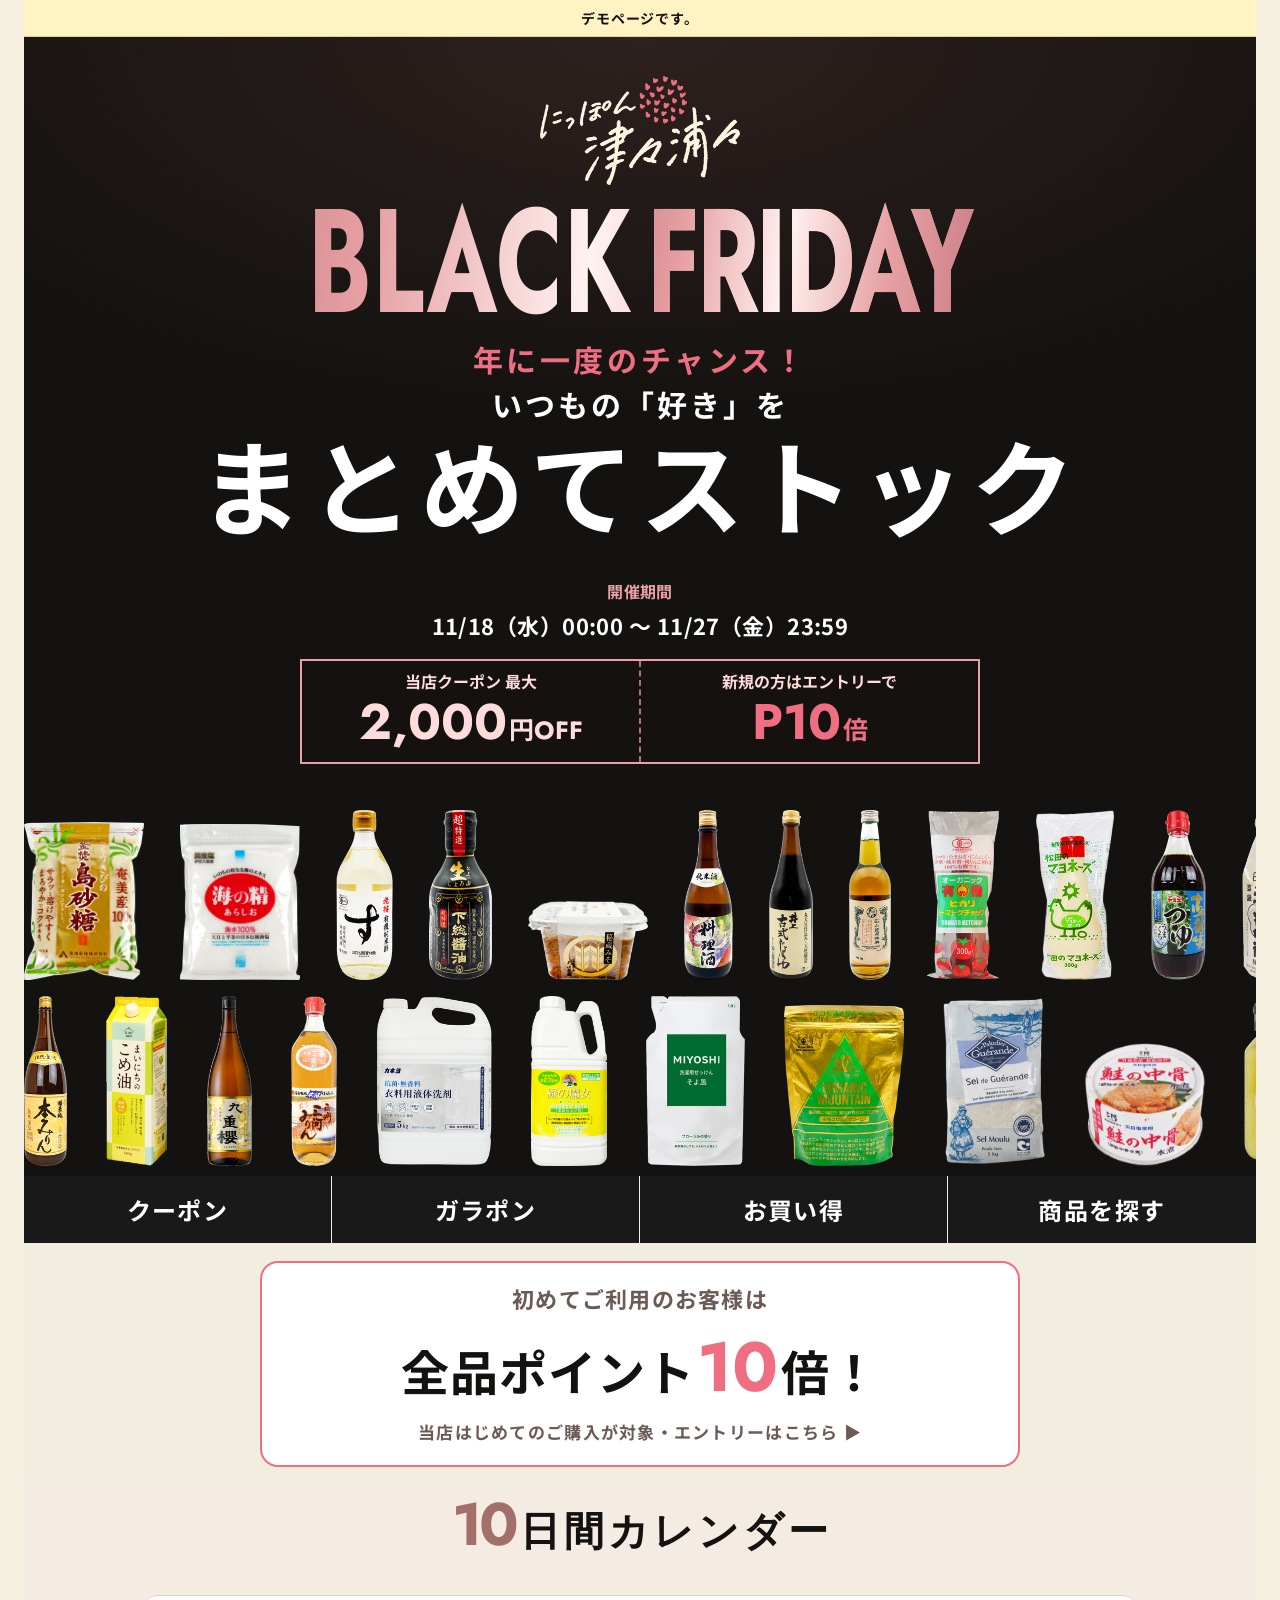
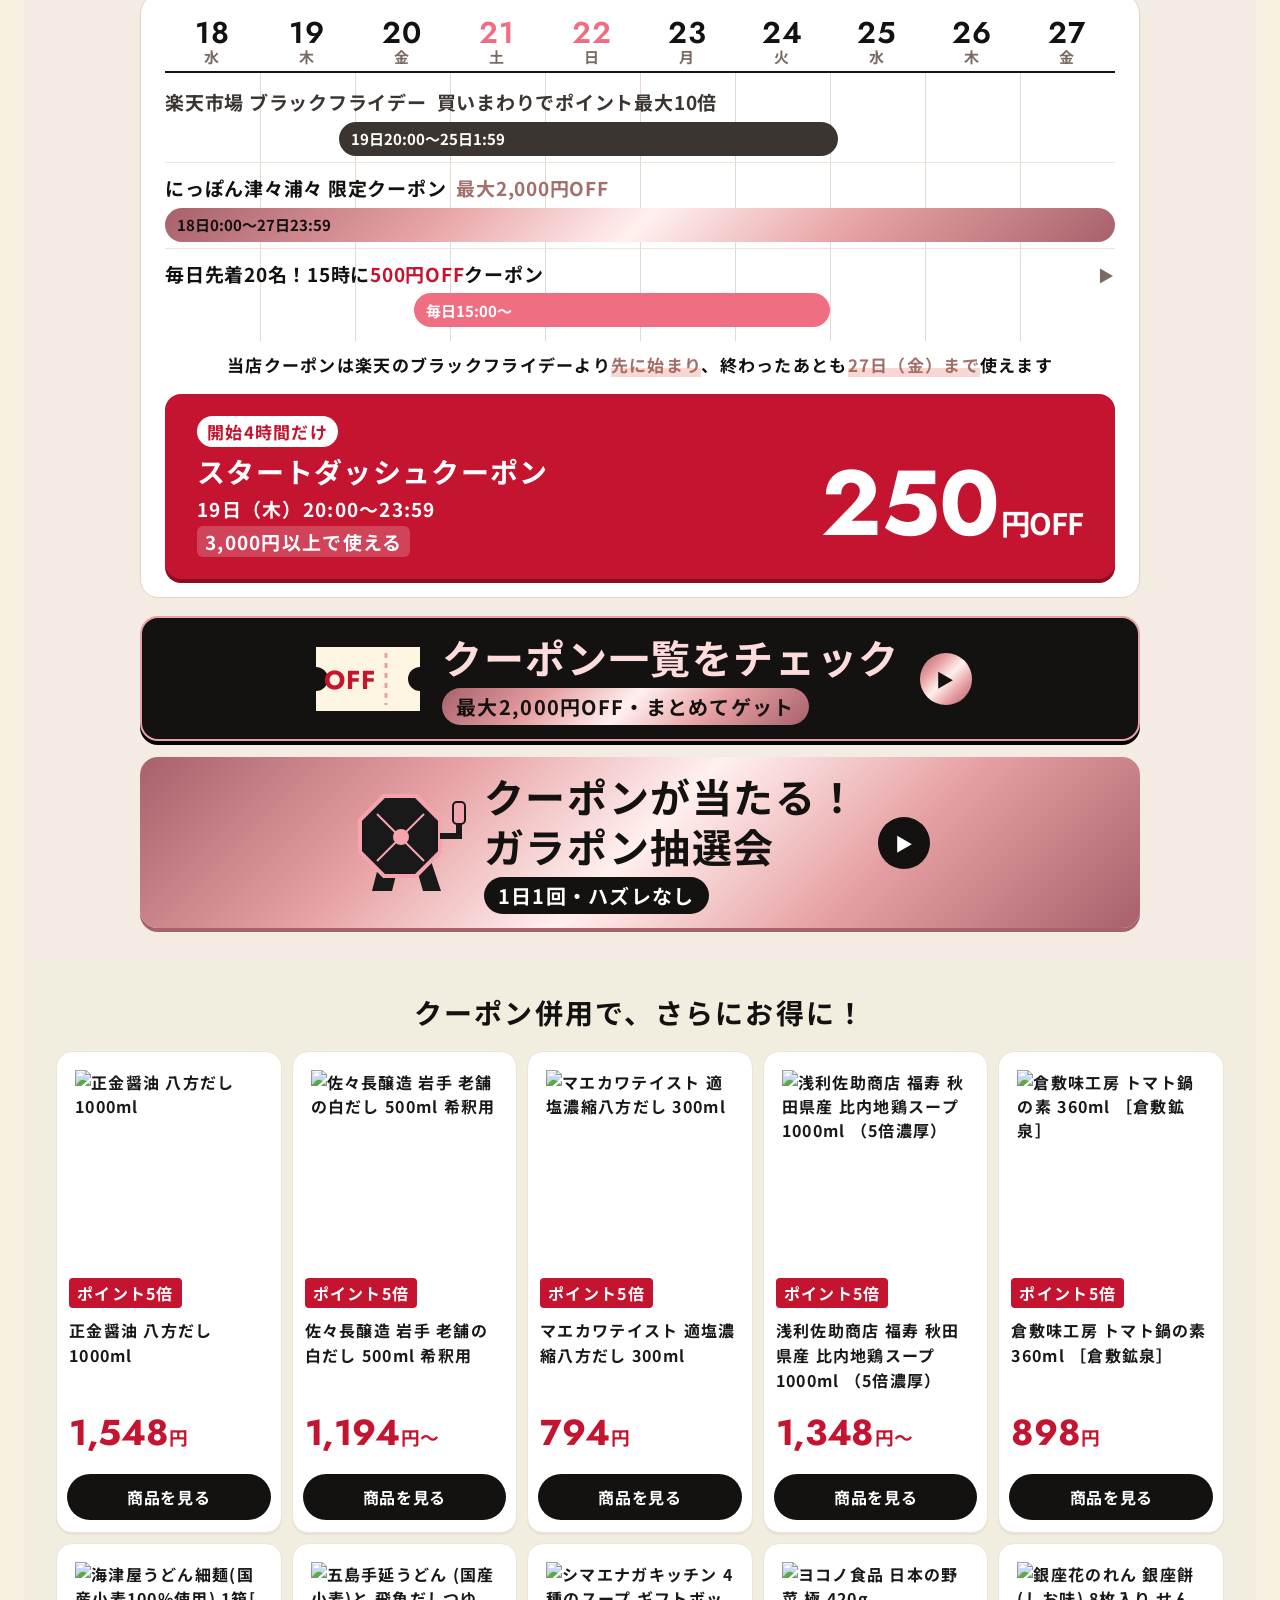
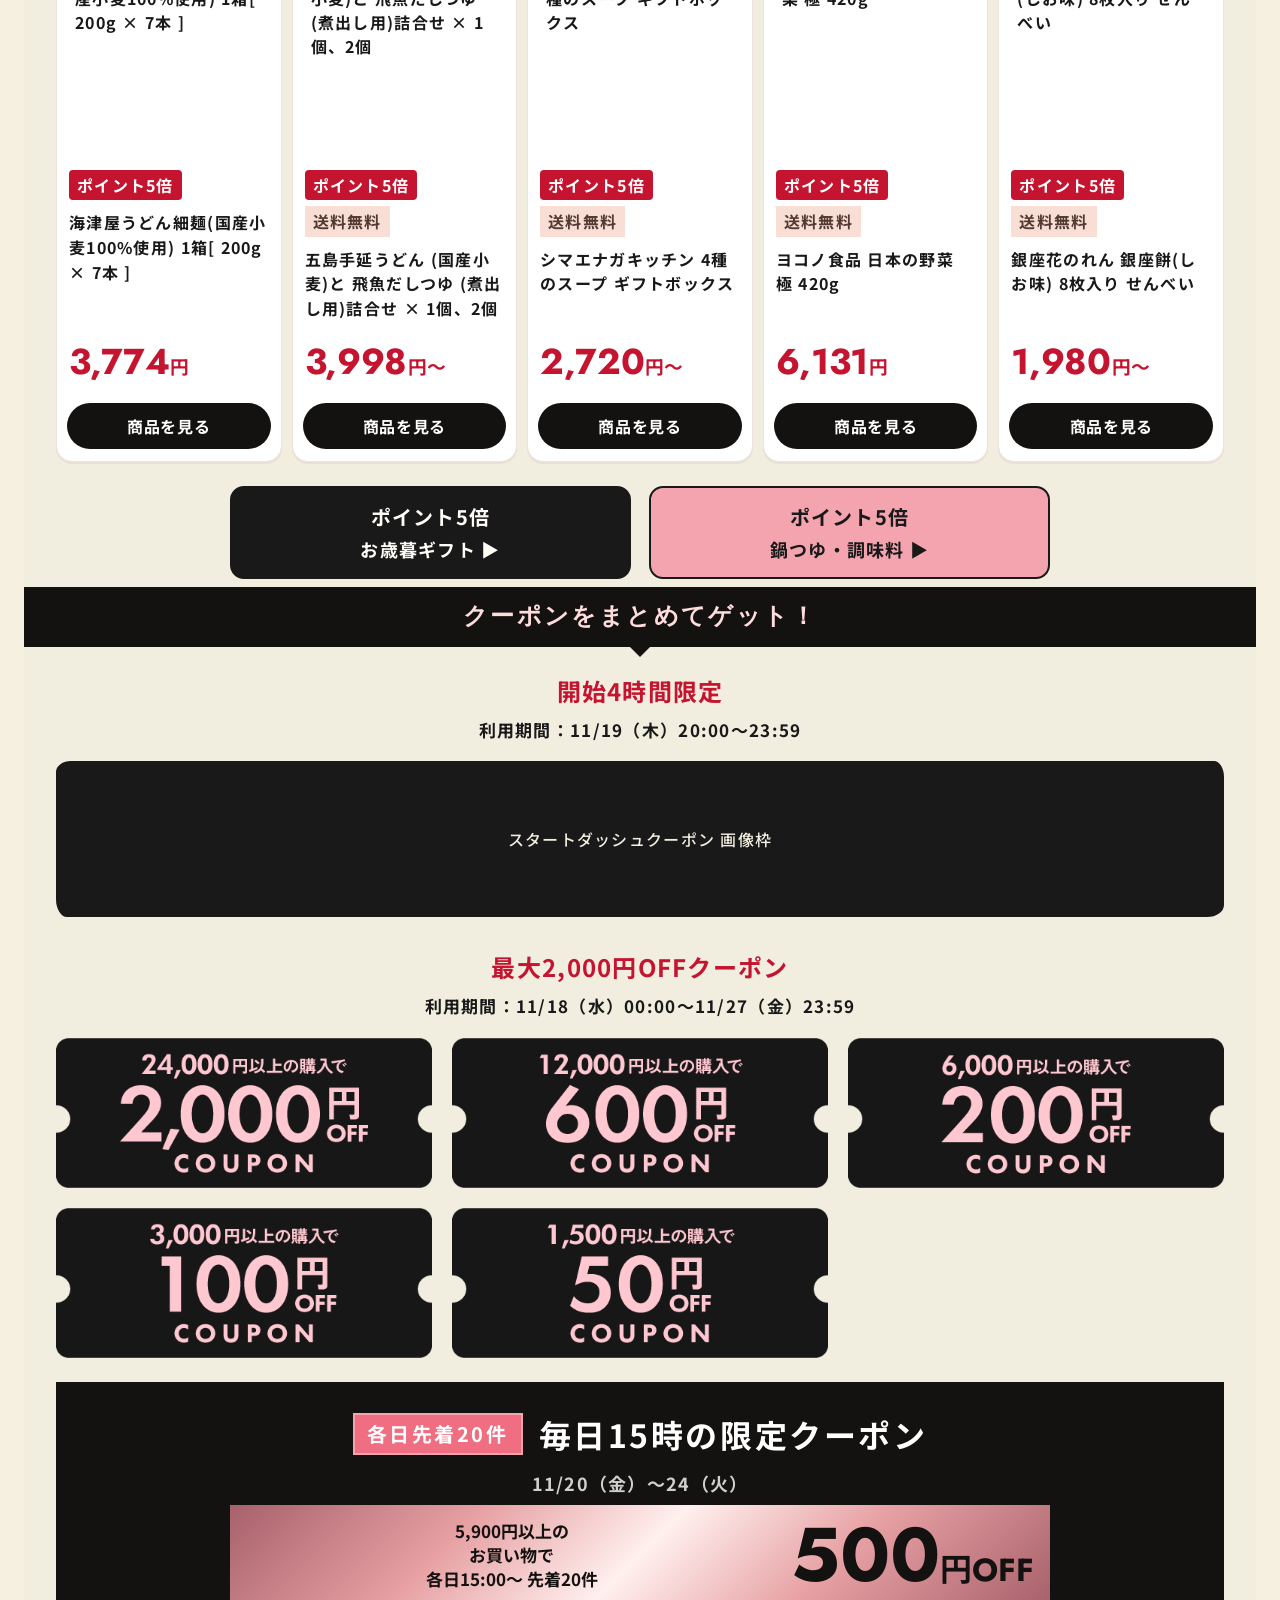
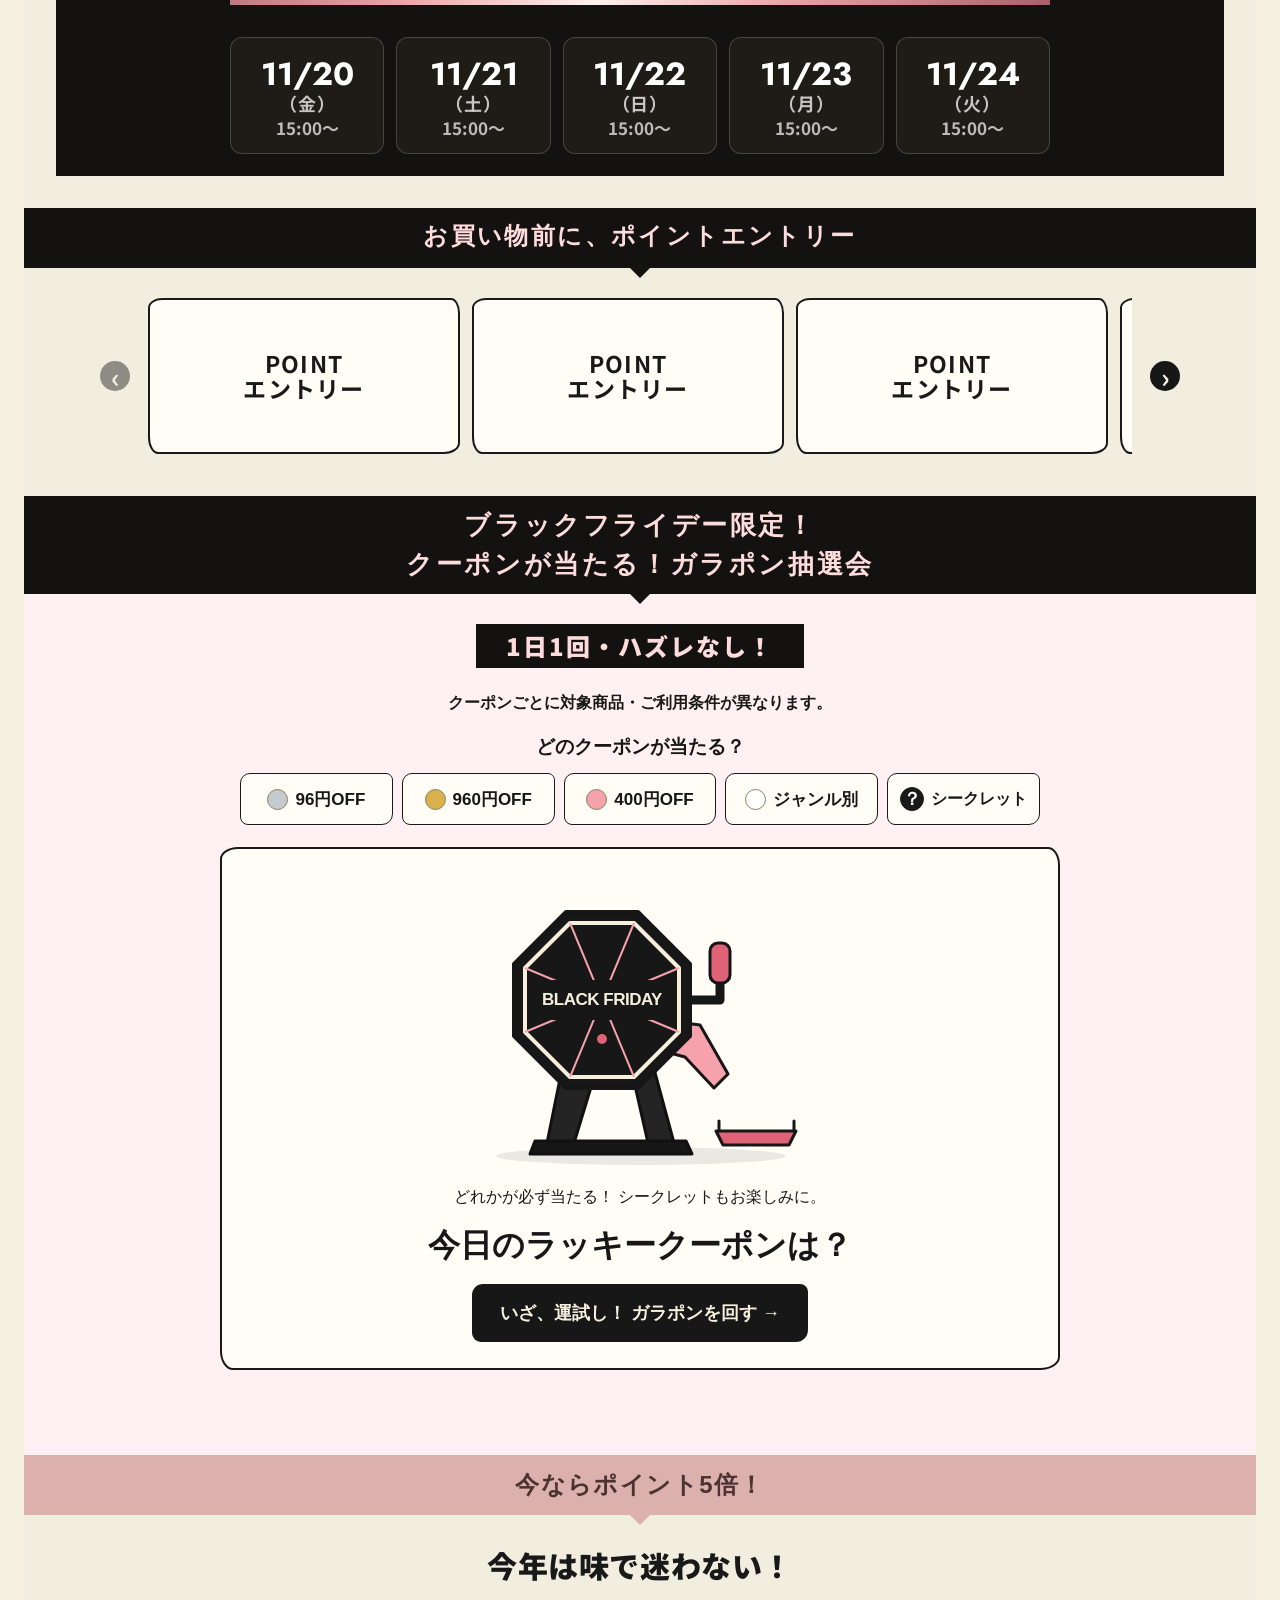
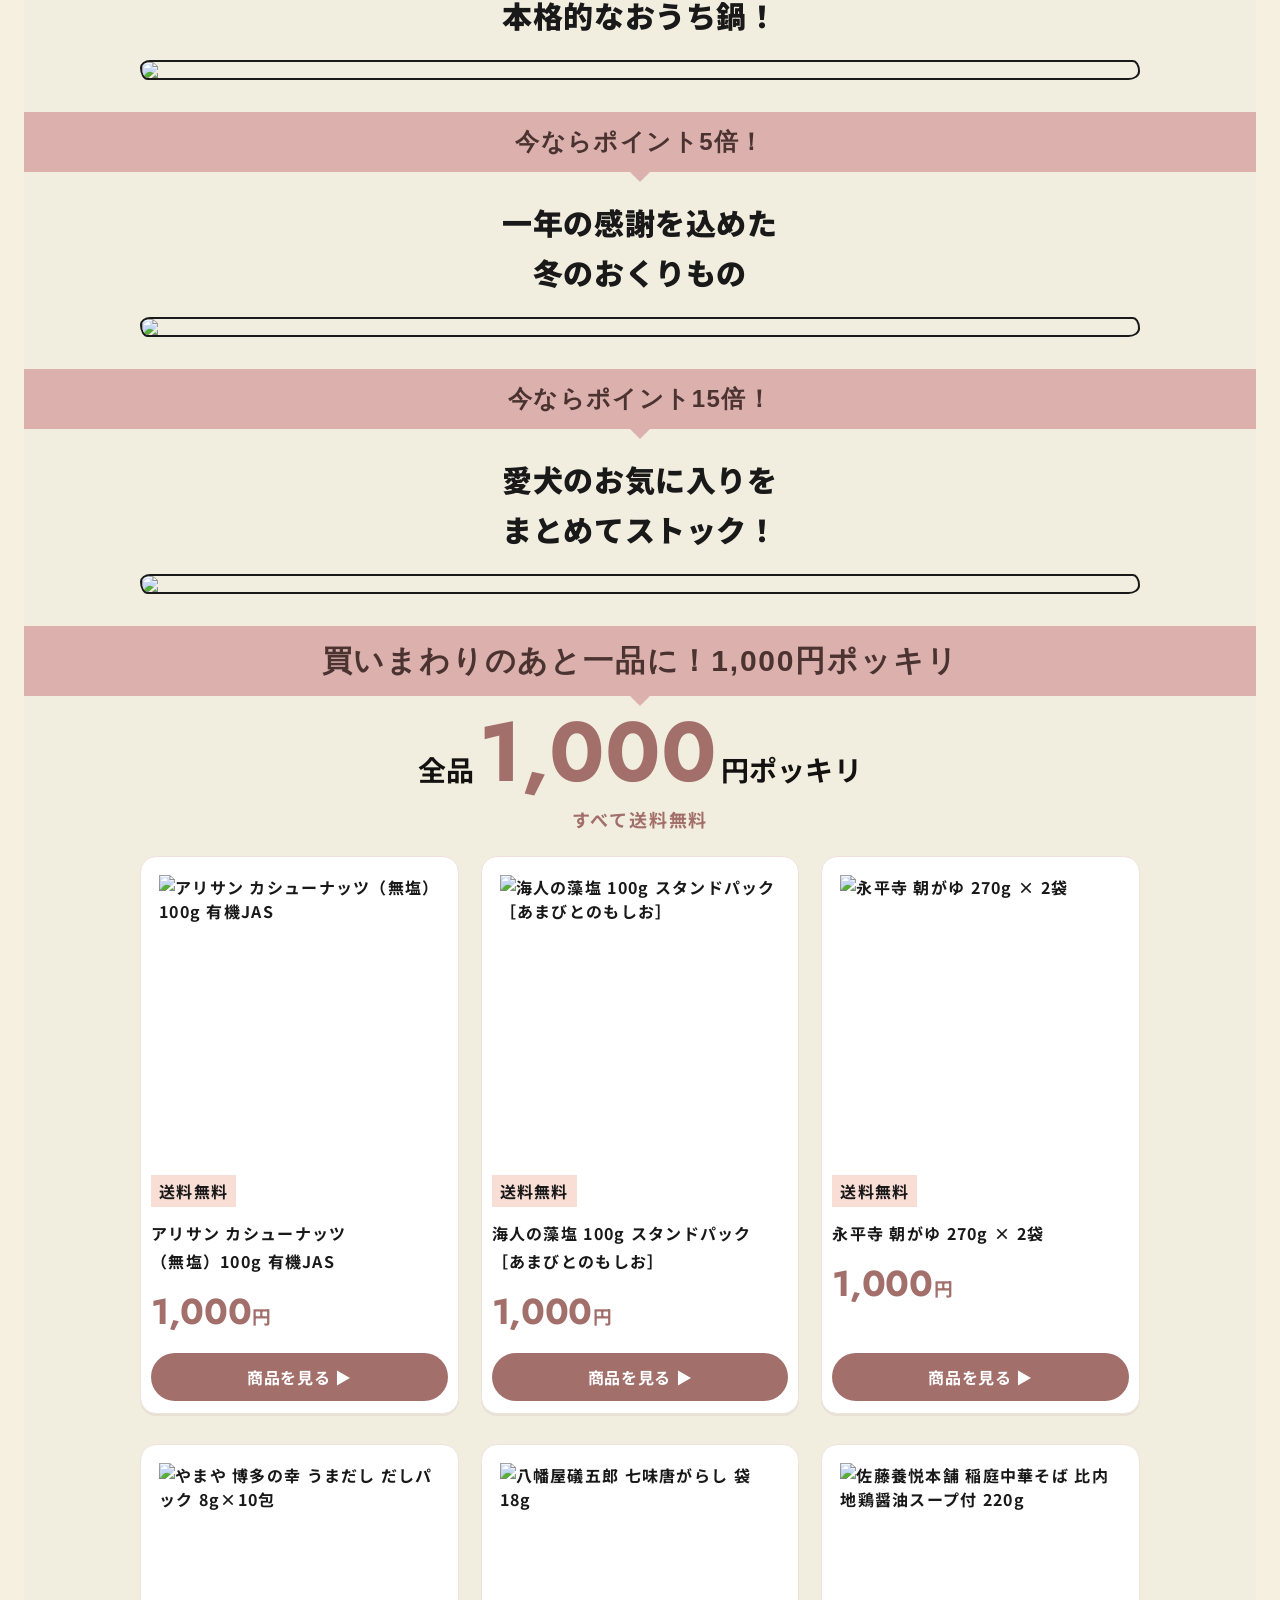
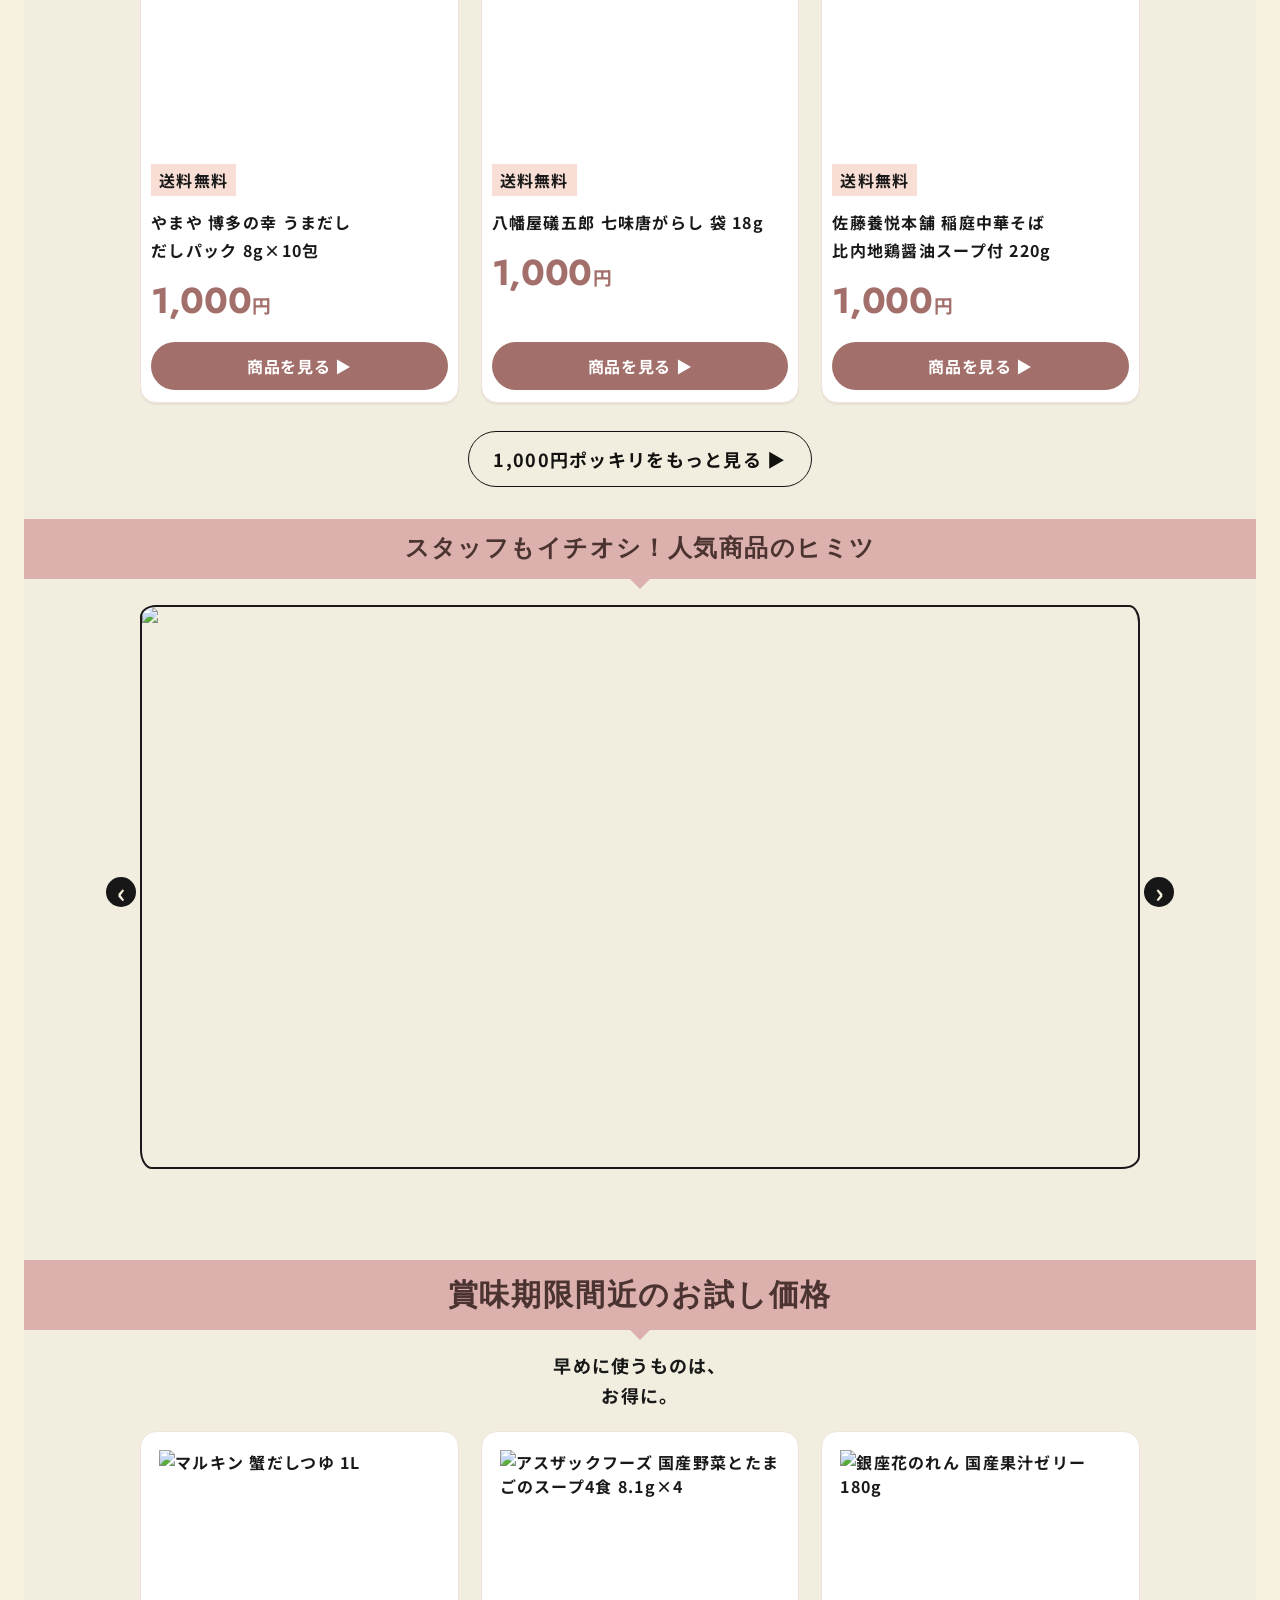
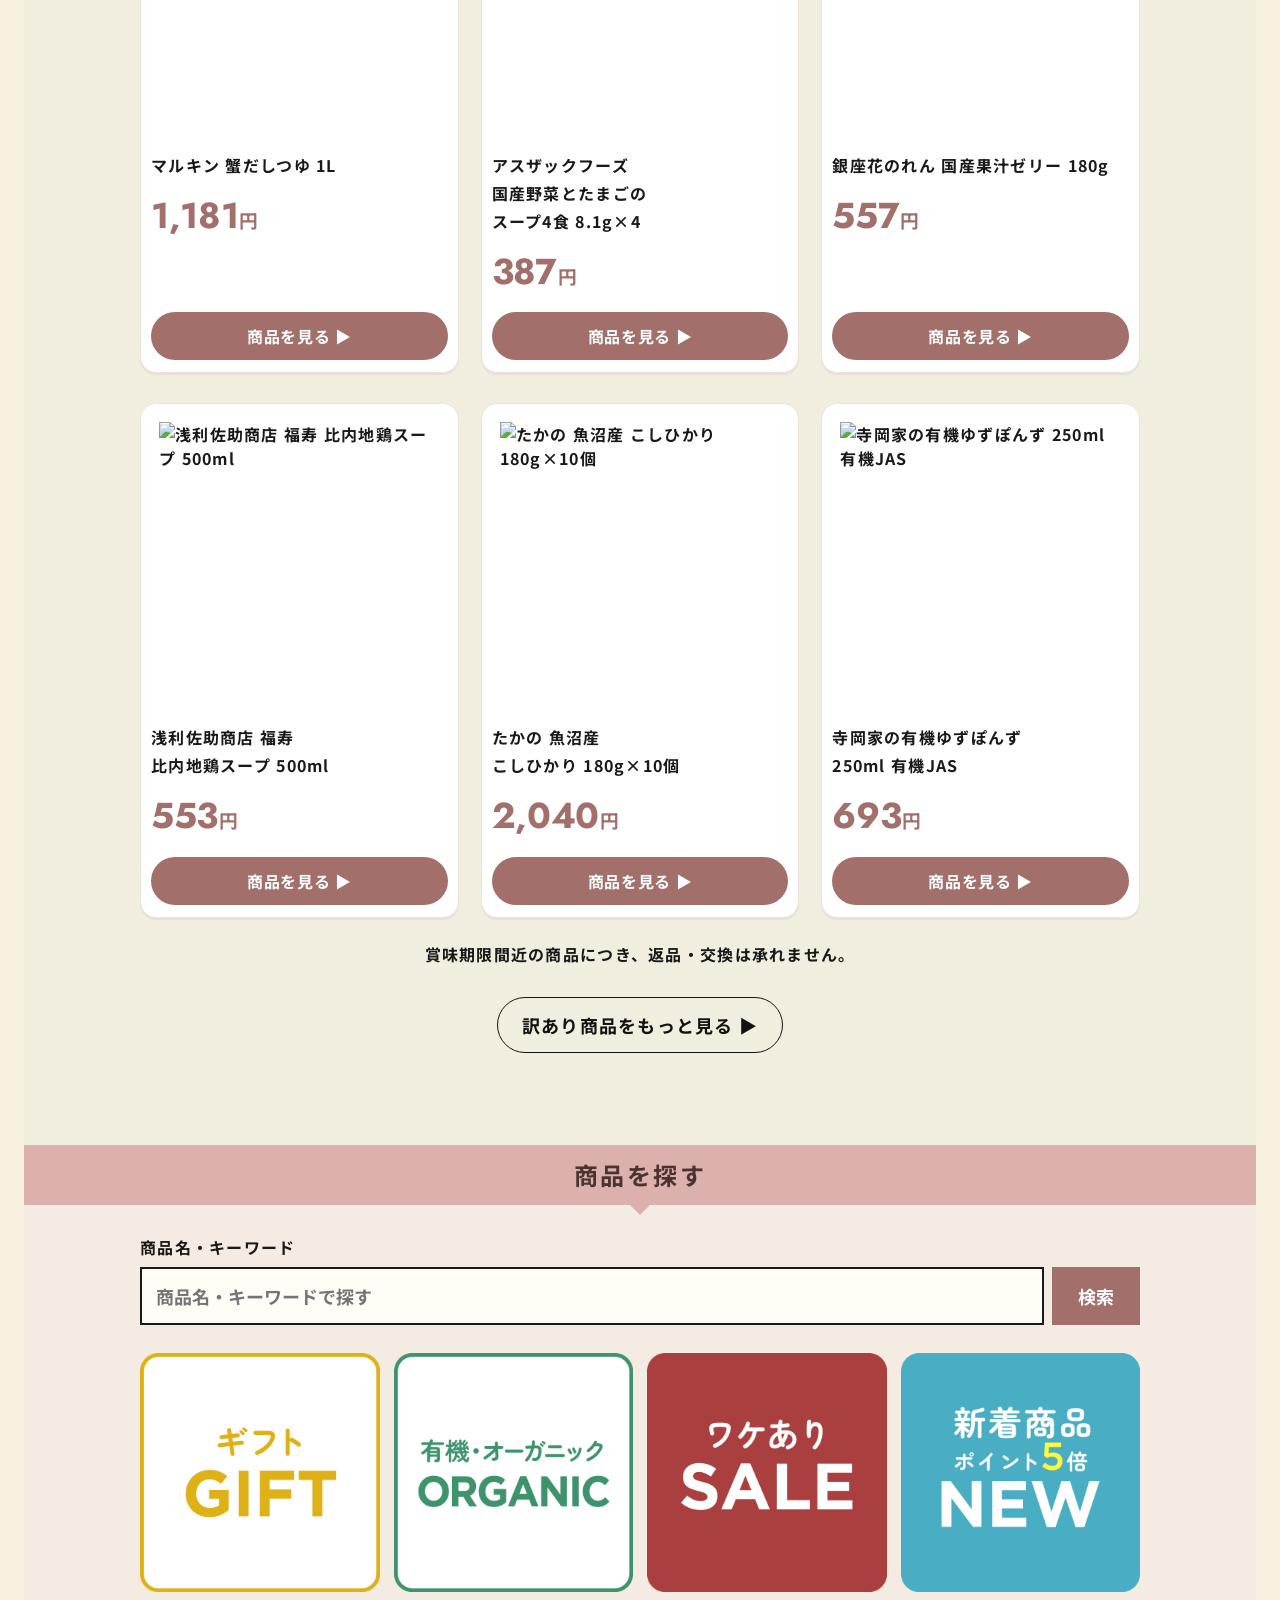
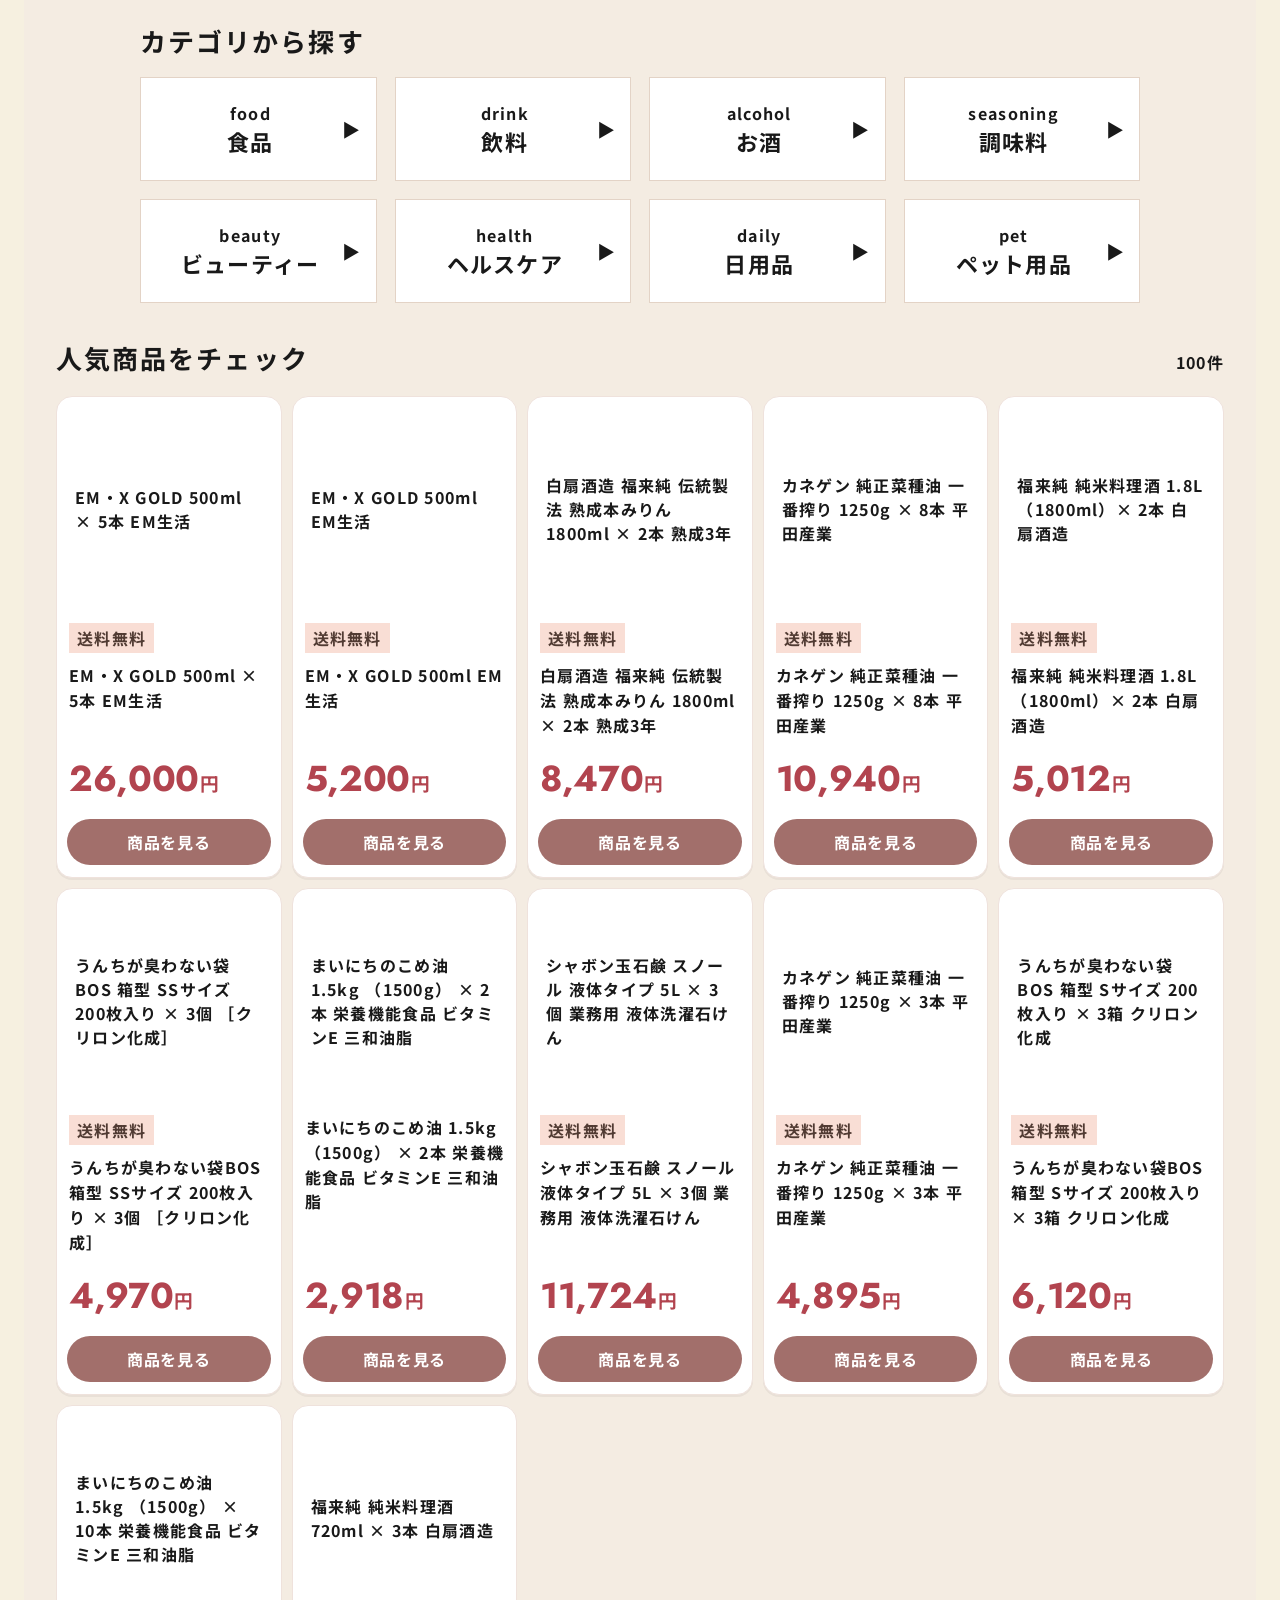
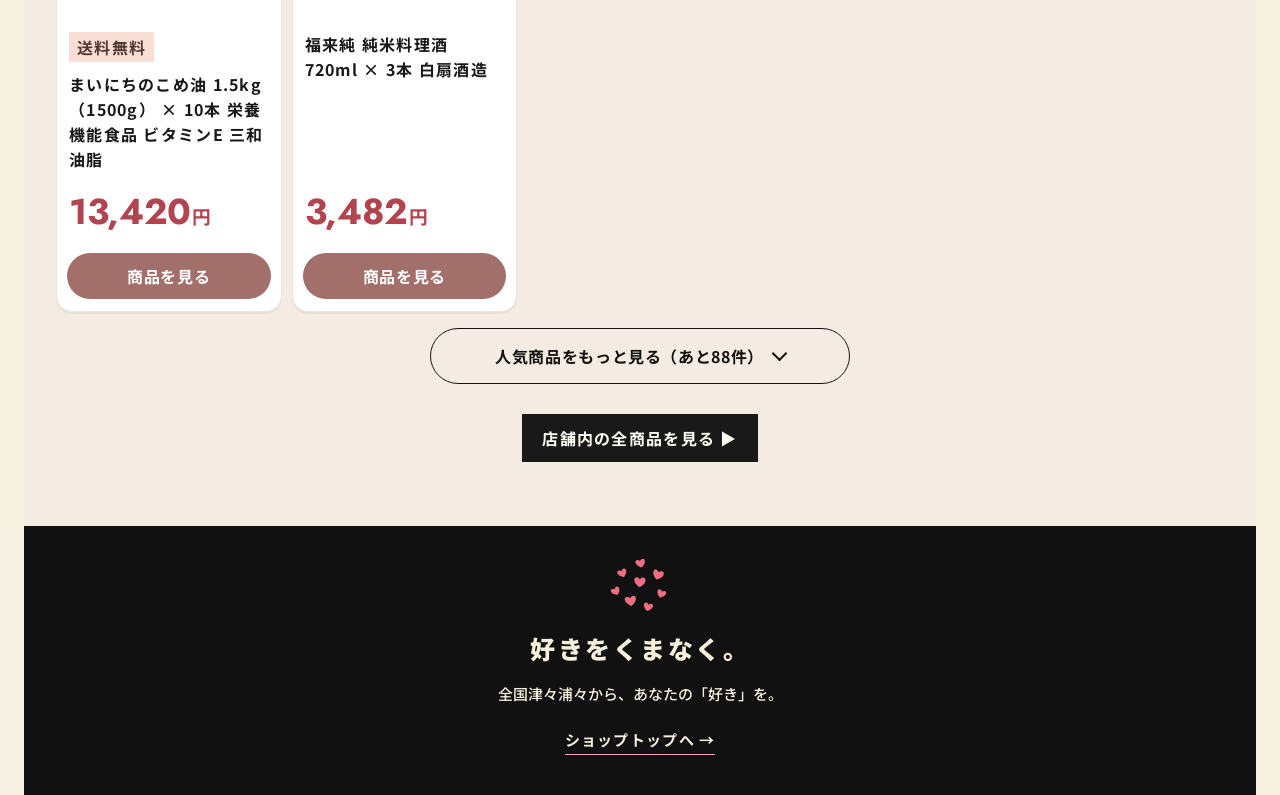
==== commit a099c084: "fix: お楽しみ企画の2枚を外してクーポン一覧ボタンに、スタートダッシュを赤地で大きく、ガラポンのボタンの文字を大きく Co-Authored-By: Claude Opus 5.5 <norepl" ====
--- a/index.html
+++ b/index.html
@@ -7626,6 +7626,53 @@
 @media (min-width:768px){.bf-cal-dash-cond{font-size:18px}}
 @media (max-width:767px){.bf-rd .bf-row-daily .bf-cal-label em{display:none}.bf-cal-dash-off{font-size:31px}.bf-cal-dash{gap:2px 6px}}
 
+/* =========================================================
+   v8（11/12 修正）：ガラポン/クーポン一覧ボタン・スタートダッシュを赤で目立たせる
+   ========================================================= */
+/* ボタン共通：文字を大きく、中身を中央に寄せて右の空きをなくす */
+.bf-rd.bf-rd.bf-rd .schedule-game-callout{justify-content:center;gap:14px;padding:14px 16px!important}
+.bf-rd.bf-rd.bf-rd .schedule-game-callout>span:not(.game-callout-arrow){flex:0 1 auto;min-width:0}
+.bf-rd.bf-rd.bf-rd .schedule-game-callout strong{font-size:clamp(22px,6.6vw,40px)!important;line-height:1.25!important;letter-spacing:.04em}
+.bf-rd.bf-rd.bf-rd .schedule-game-callout small{font-size:clamp(14px,4vw,20px)!important;padding:4px 14px!important}
+.bf-rd.bf-rd.bf-rd .schedule-game-callout .kuji-overview-icon{width:clamp(70px,20vw,120px)!important}
+.bf-rd.bf-rd.bf-rd .schedule-game-callout .game-callout-arrow{margin-left:6px;width:clamp(36px,9vw,52px);height:clamp(36px,9vw,52px);font-size:clamp(13px,3.4vw,18px)!important}
+.bf-rd.bf-rd.bf-rd .schedule-game-callout strong br{display:block}
+
+/* クーポン一覧ボタン（黒地×ピンクゴールド） */
+.bf-rd.bf-rd.bf-rd .rd-coupon-callout{background:var(--rd-black)!important;color:#fff!important;box-shadow:0 4px 0 #000!important;border:2px solid var(--rd-gold)!important;margin-top:16px!important}
+.bf-rd.bf-rd.bf-rd .rd-coupon-callout strong{color:var(--rd-gold-hi)!important}
+.bf-rd.bf-rd.bf-rd .rd-coupon-callout small{background:var(--rd-g-gold)!important;color:var(--rd-black)!important}
+.bf-rd.bf-rd.bf-rd .rd-coupon-callout .game-callout-arrow{background:var(--rd-g-gold)!important;color:var(--rd-black)!important}
+.rd-ticket-icon{flex:0 0 auto;width:clamp(70px,20vw,120px);height:auto;transform-origin:50% 50%;animation:rdWobble 2.4s ease-in-out .6s infinite}
+.bf-rd.bf-rd.bf-rd .rd-coupon-callout:after{animation-delay:1.2s}
+
+/* スタートダッシュ：赤地に白文字で大きく */
+.bf-rd .bf-cal-dash{background:var(--rd-red);border:0;color:#fff!important;padding:16px 16px 18px;gap:4px 10px;box-shadow:0 4px 0 #8c0d22}
+.bf-rd .bf-cal-dash-tag{background:#fff;color:var(--rd-red);font-size:14px}
+.bf-rd .bf-cal-dash-name{color:#fff;font-size:19px;white-space:nowrap}
+.bf-rd .bf-cal-dash-time,.bf-rd .bf-cal-dash-cond{color:#fff;font-size:15px}
+.bf-rd .bf-cal-dash-cond{display:inline-block;justify-self:start;background:rgba(255,255,255,.2);padding:2px 8px;border-radius:6px}
+.bf-rd .bf-cal-dash-off{color:#fff;font-size:clamp(52px,15vw,92px)!important;grid-row:2/5;line-height:.9}
+.bf-rd .bf-cal-dash-off i{font-size:.32em}
+@media (max-width:767px){
+  .bf-rd .bf-cal-dash{grid-template-columns:1fr}
+  .bf-rd .bf-cal-dash-off{grid-column:1;grid-row:auto;font-size:64px!important;margin-top:4px}
+  .bf-rd .bf-cal-dash-name{font-size:20px}
+}
+@media (min-width:768px){
+  .bf-rd .bf-cal-dash{padding:22px 32px}
+  .bf-rd .bf-cal-dash-name{font-size:28px}
+  .bf-rd .bf-cal-dash-time,.bf-rd .bf-cal-dash-cond{font-size:19px}
+  .bf-rd .bf-cal-dash-tag{font-size:17px}
+}
+@media (max-width:767px){
+  .bf-rd.bf-rd.bf-rd .schedule-game-callout{gap:12px;padding:14px 14px!important;justify-content:flex-start}
+  .bf-rd.bf-rd.bf-rd .schedule-game-callout .game-callout-arrow{display:none!important}
+  .bf-rd.bf-rd.bf-rd .schedule-game-callout .kuji-overview-icon,.bf-rd.bf-rd.bf-rd .rd-ticket-icon{width:58px!important}
+  .bf-rd.bf-rd.bf-rd .schedule-game-callout strong{font-size:21px!important;letter-spacing:.02em;white-space:nowrap}
+  .bf-rd.bf-rd.bf-rd .schedule-game-callout small{font-size:13px!important;letter-spacing:0;white-space:nowrap;padding:3px 10px!important}
+}
+
 </style>
 </head>
 
@@ -7857,22 +7904,7 @@
 <!-- ▲ BF期間カレンダー -->
 
           <p class="timeline-caption">当店限定クーポンは、<strong>11/27（金）23:59までご利用いただけます。</strong></p>
-          <h3 class="schedule-offers-title">クーポン・お楽しみ企画もチェック！</h3>
-          <ul class="schedule-grid schedule-offers">
-<li class="schedule-card schedule-open"><span class="schedule-step">START DASH</span>
-              <h3>11/19（木）20:00〜23:59<b>開始4時間限定</b></h3>
-              <p class="schedule-condition coupon-purchase-condition">3,000円以上のお買い物で</p>
-              <p class="schedule-benefit"><strong>250</strong>円OFF</p><a href="#start-coupon" class="schedule-link">クーポンを見る
-                <span aria-hidden="true">▶</span></a>
-            </li>
-<li class="schedule-card schedule-daily"><span class="schedule-step">DAILY COUPON</span>
-              <h3>20日<span>（金）</span>〜24日<span>（火）</span><span class="schedule-daily-time"><b>毎日15:00</b><span class="schedule-label">先着20件</span></span></h3>
-              <p class="schedule-condition coupon-purchase-condition">5,900円以上のお買い物で</p>
-              <p class="schedule-benefit"><strong>500</strong>円OFF</p><a href="#daily-coupons" class="schedule-link">クーポンを見る
-                <span aria-hidden="true">▶</span></a>
-            </li>
-
-          </ul>
+          <a class="schedule-game-callout rd-coupon-callout" href="#coupons"><svg class="rd-ticket-icon" viewBox="0 0 120 80" aria-hidden="true"><path d="M8 8h104v20a12 12 0 0 0 0 24v20H8V52a12 12 0 0 0 0-24z" fill="#fdf5e1"/><path d="M78 14v52" stroke="#e7a1a4" stroke-width="3" stroke-dasharray="5 5"/><text x="42" y="50" text-anchor="middle" font-family="Jost,sans-serif" font-weight="700" font-size="26" fill="#c4142f">OFF</text></svg><span><strong>クーポン一覧をチェック</strong><small>最大2,000円OFF・まとめてゲット</small></span><span class="game-callout-arrow" aria-hidden="true">▶</span></a>
 <a class="schedule-game-callout" href="#lottery"><svg class="kuji-overview-icon" viewBox="0 0 120 110" aria-hidden="true"><path d="M30 72 L22 103 H42 L49 75 M65 75 L73 103 H91 L80 70" fill="#191919"/><path d="M34 8 H66 L90 32 V64 L66 88 H34 L10 64 V32 Z" fill="#191919" stroke="#f3a4af" stroke-width="4"/><path d="M90 48 H109 V25" fill="none" stroke="#191919" stroke-width="6"/><rect x="103" y="14" width="12" height="22" rx="4" fill="#f3a4af" stroke="#191919" stroke-width="2"/><path d="M27 26 L74 73 M74 26 L27 73" stroke="#f3a4af" stroke-width="2"/><circle cx="51" cy="49" r="8" fill="#f3a4af"/></svg><span><strong>クーポンが当たる！<br>ガラポン抽選会</strong><small>1日1回・ハズレなし</small></span><span class="game-callout-arrow" aria-hidden="true">▶</span></a>
 
         </div>
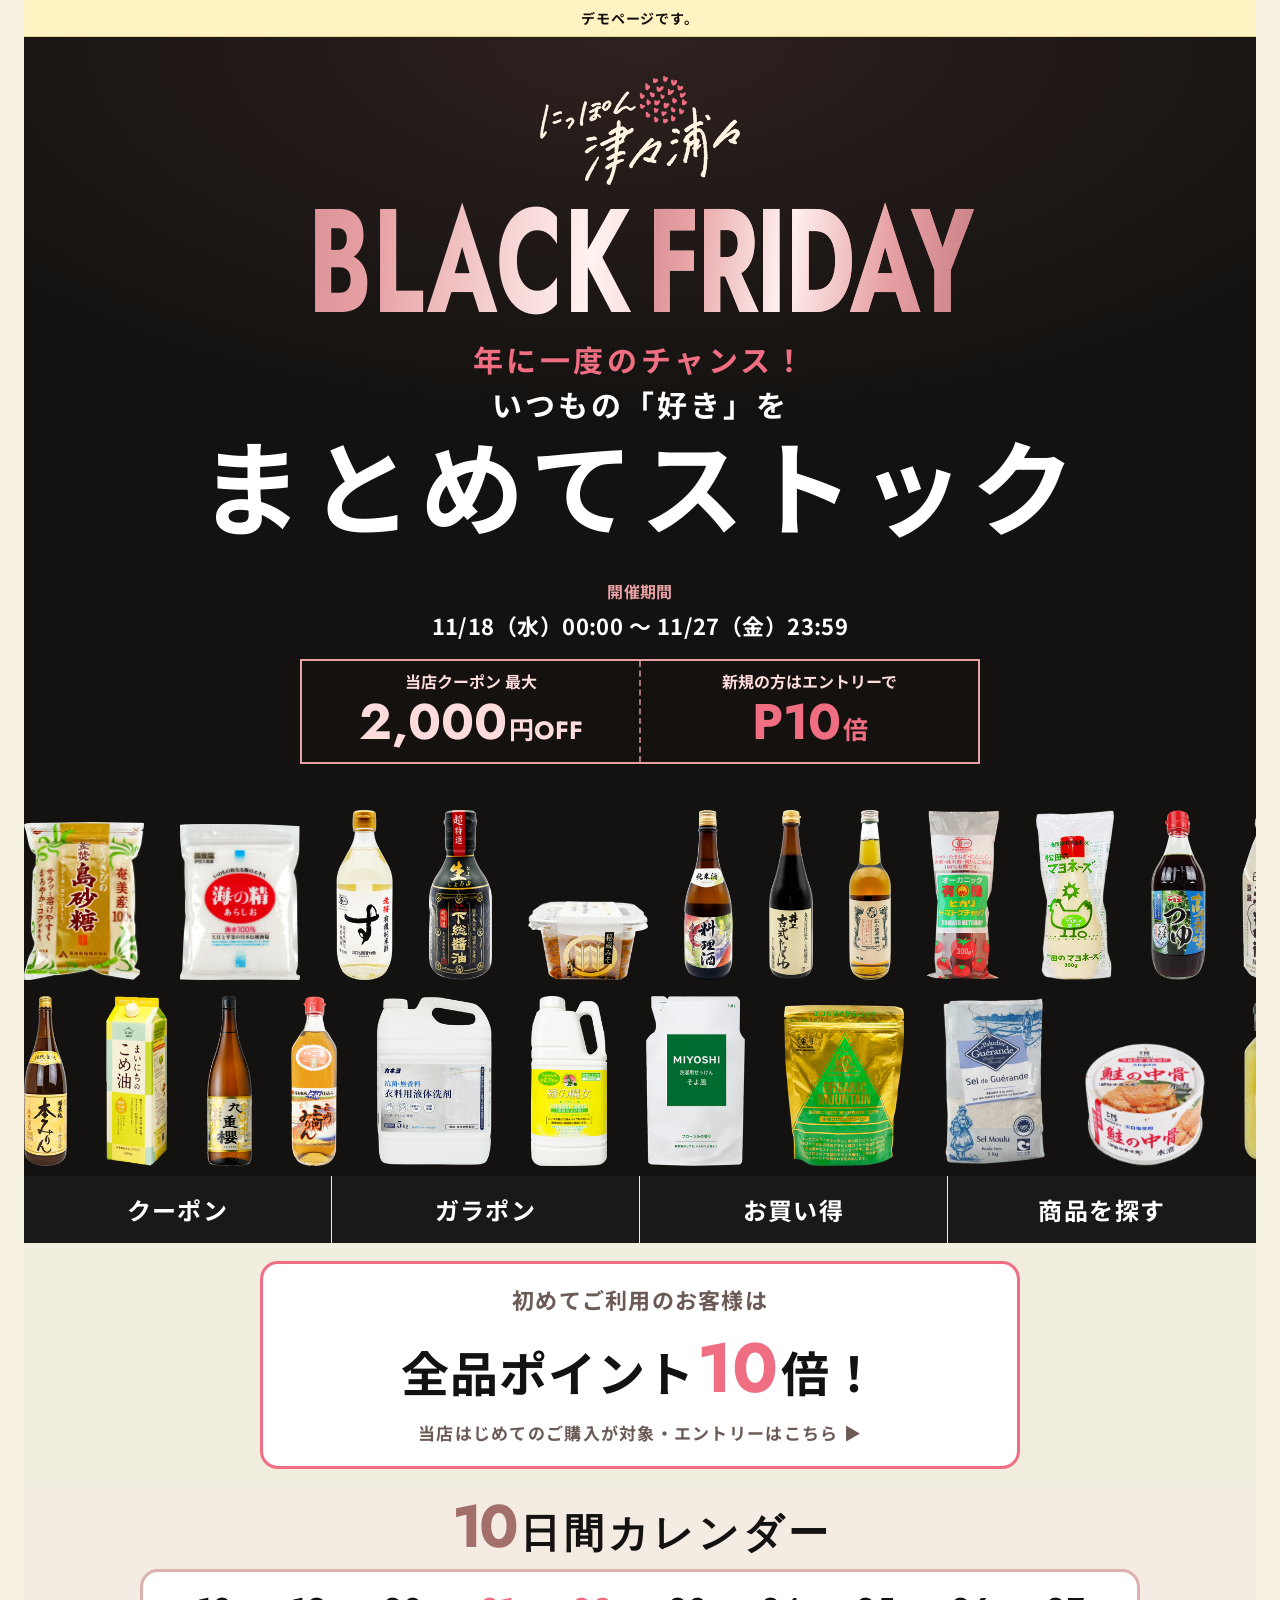
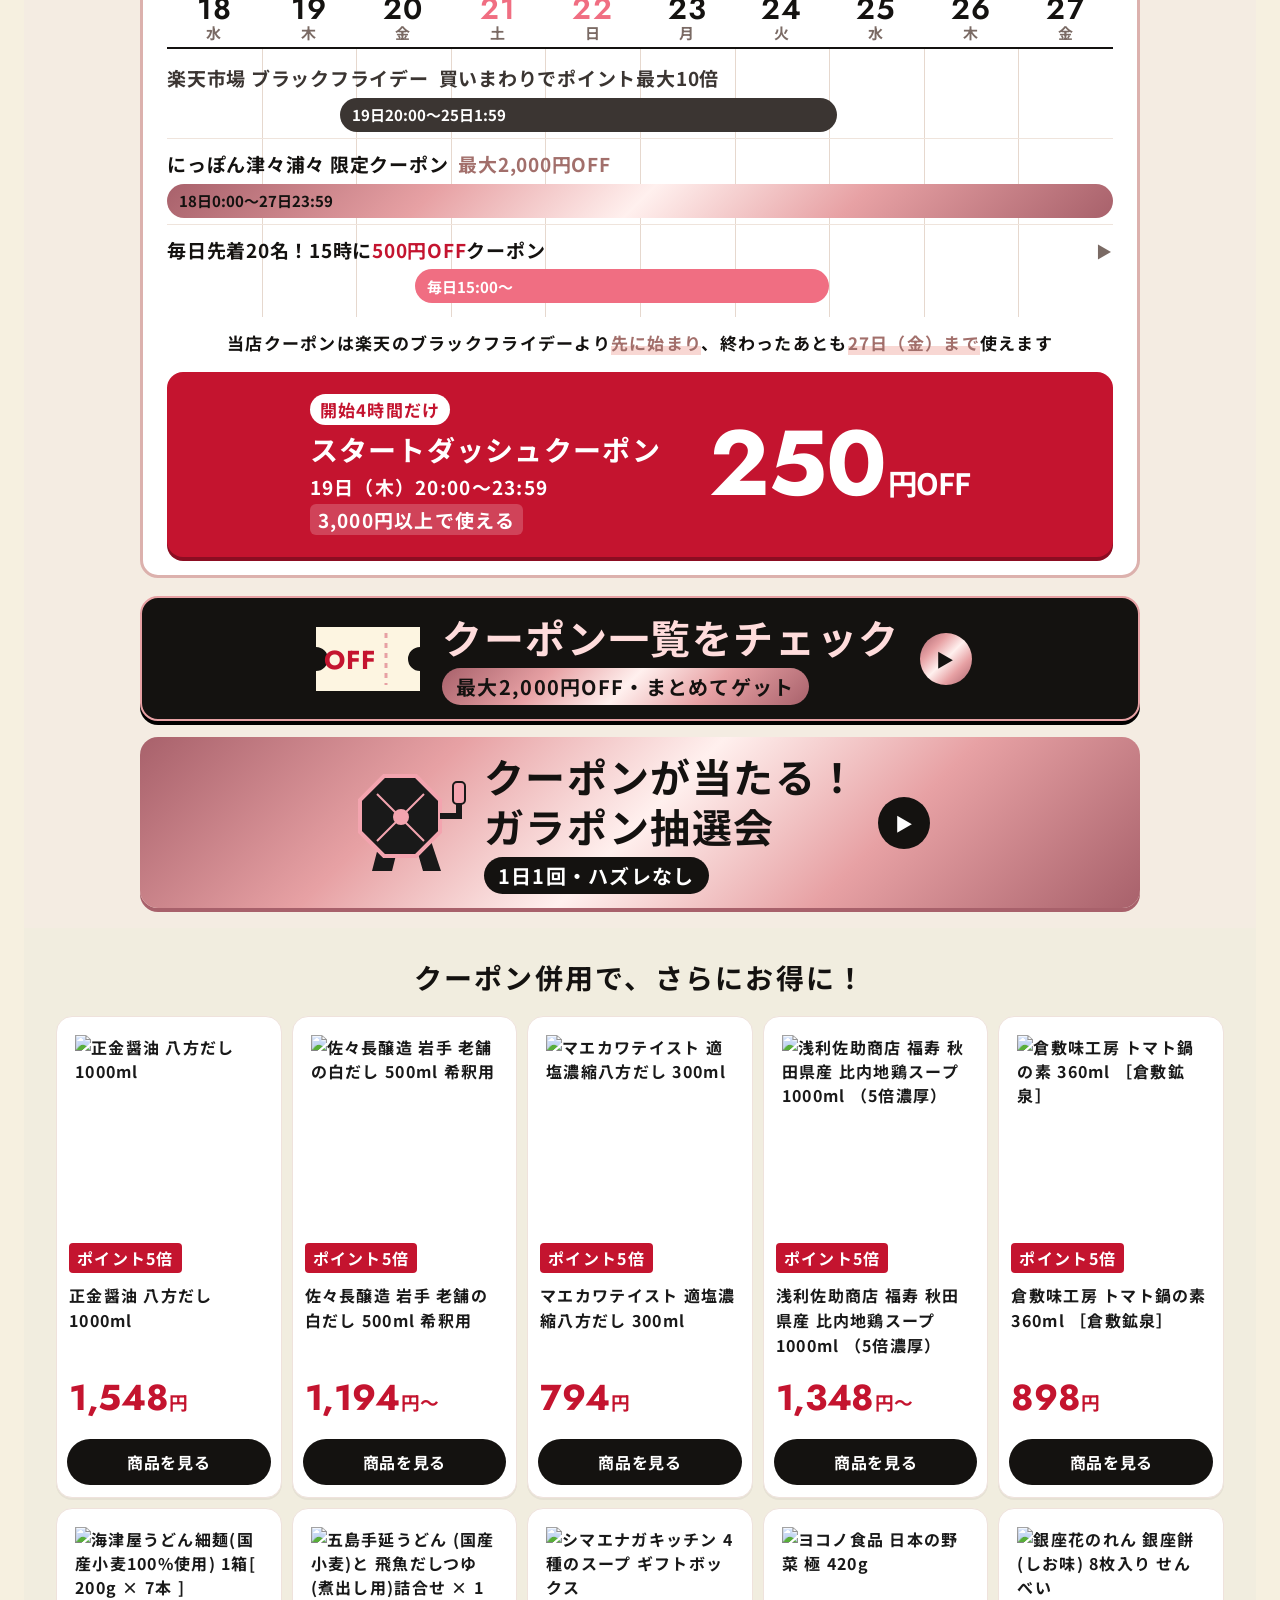
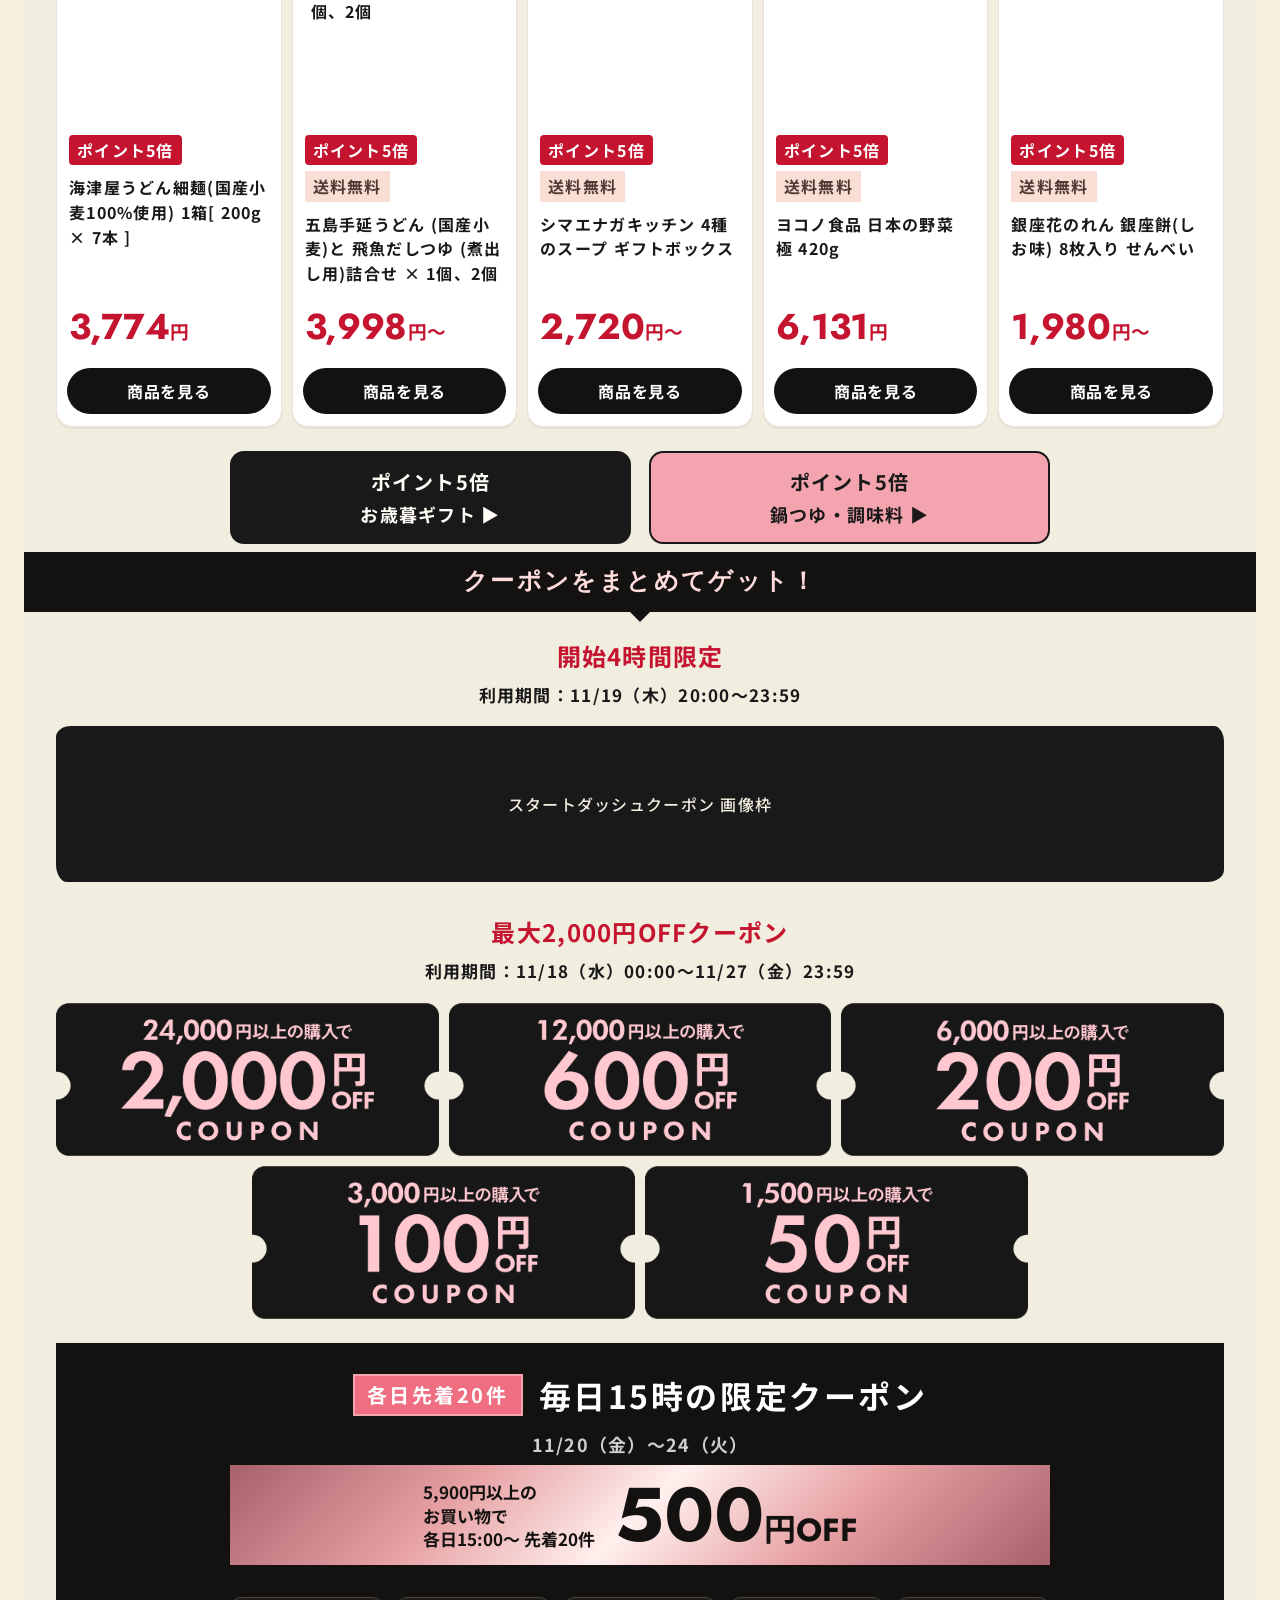
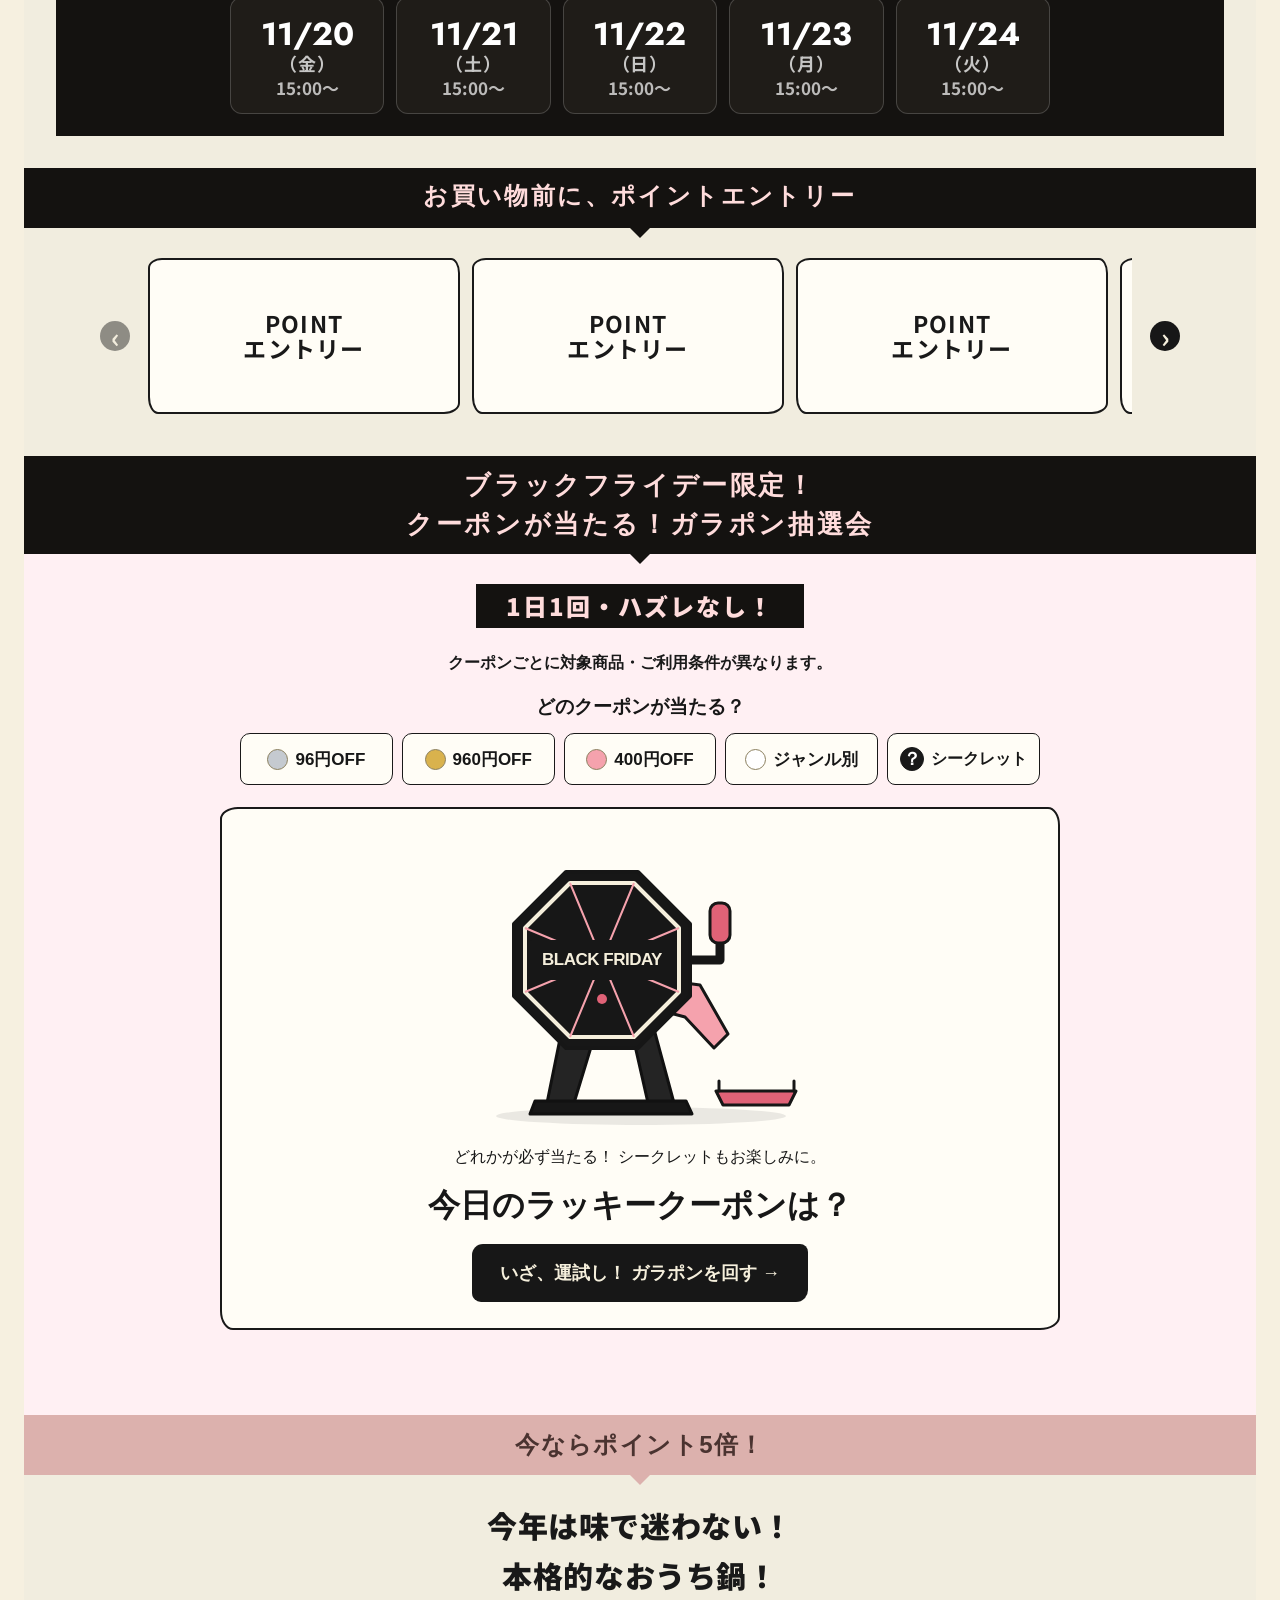
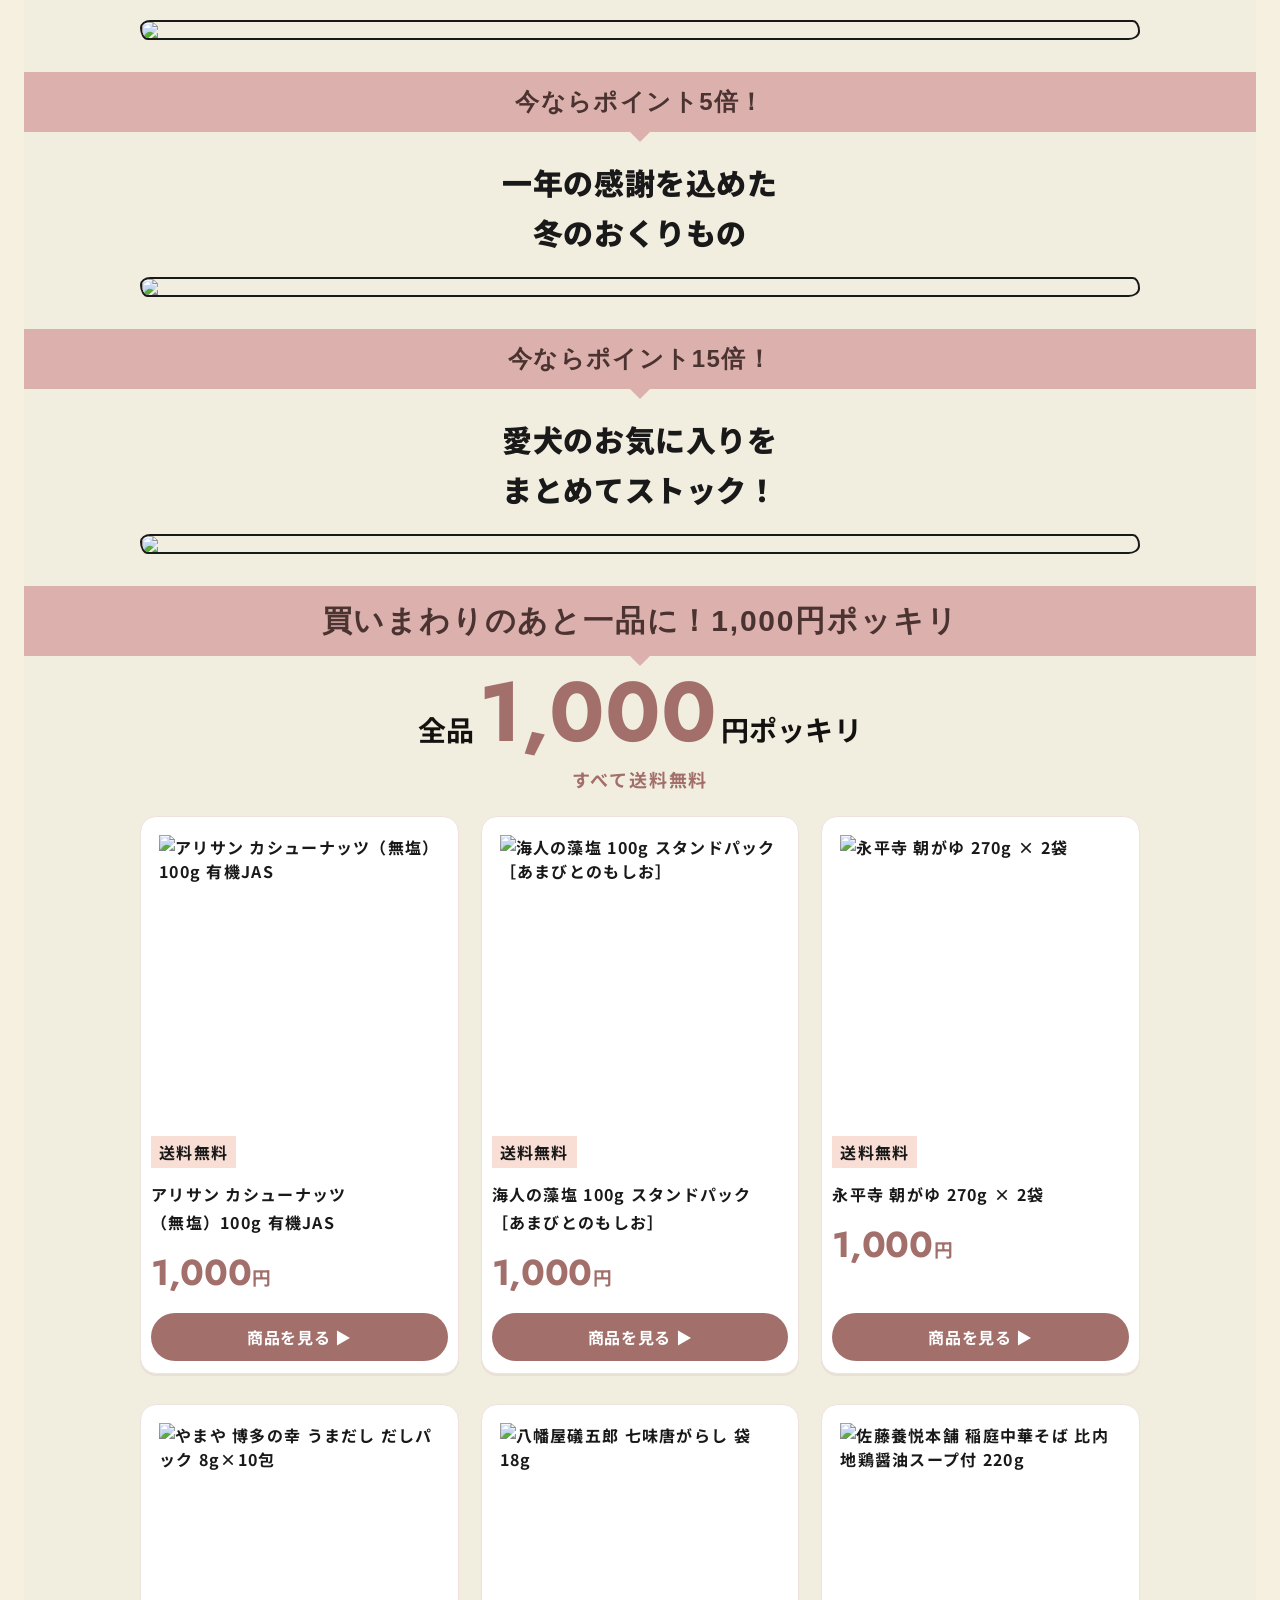
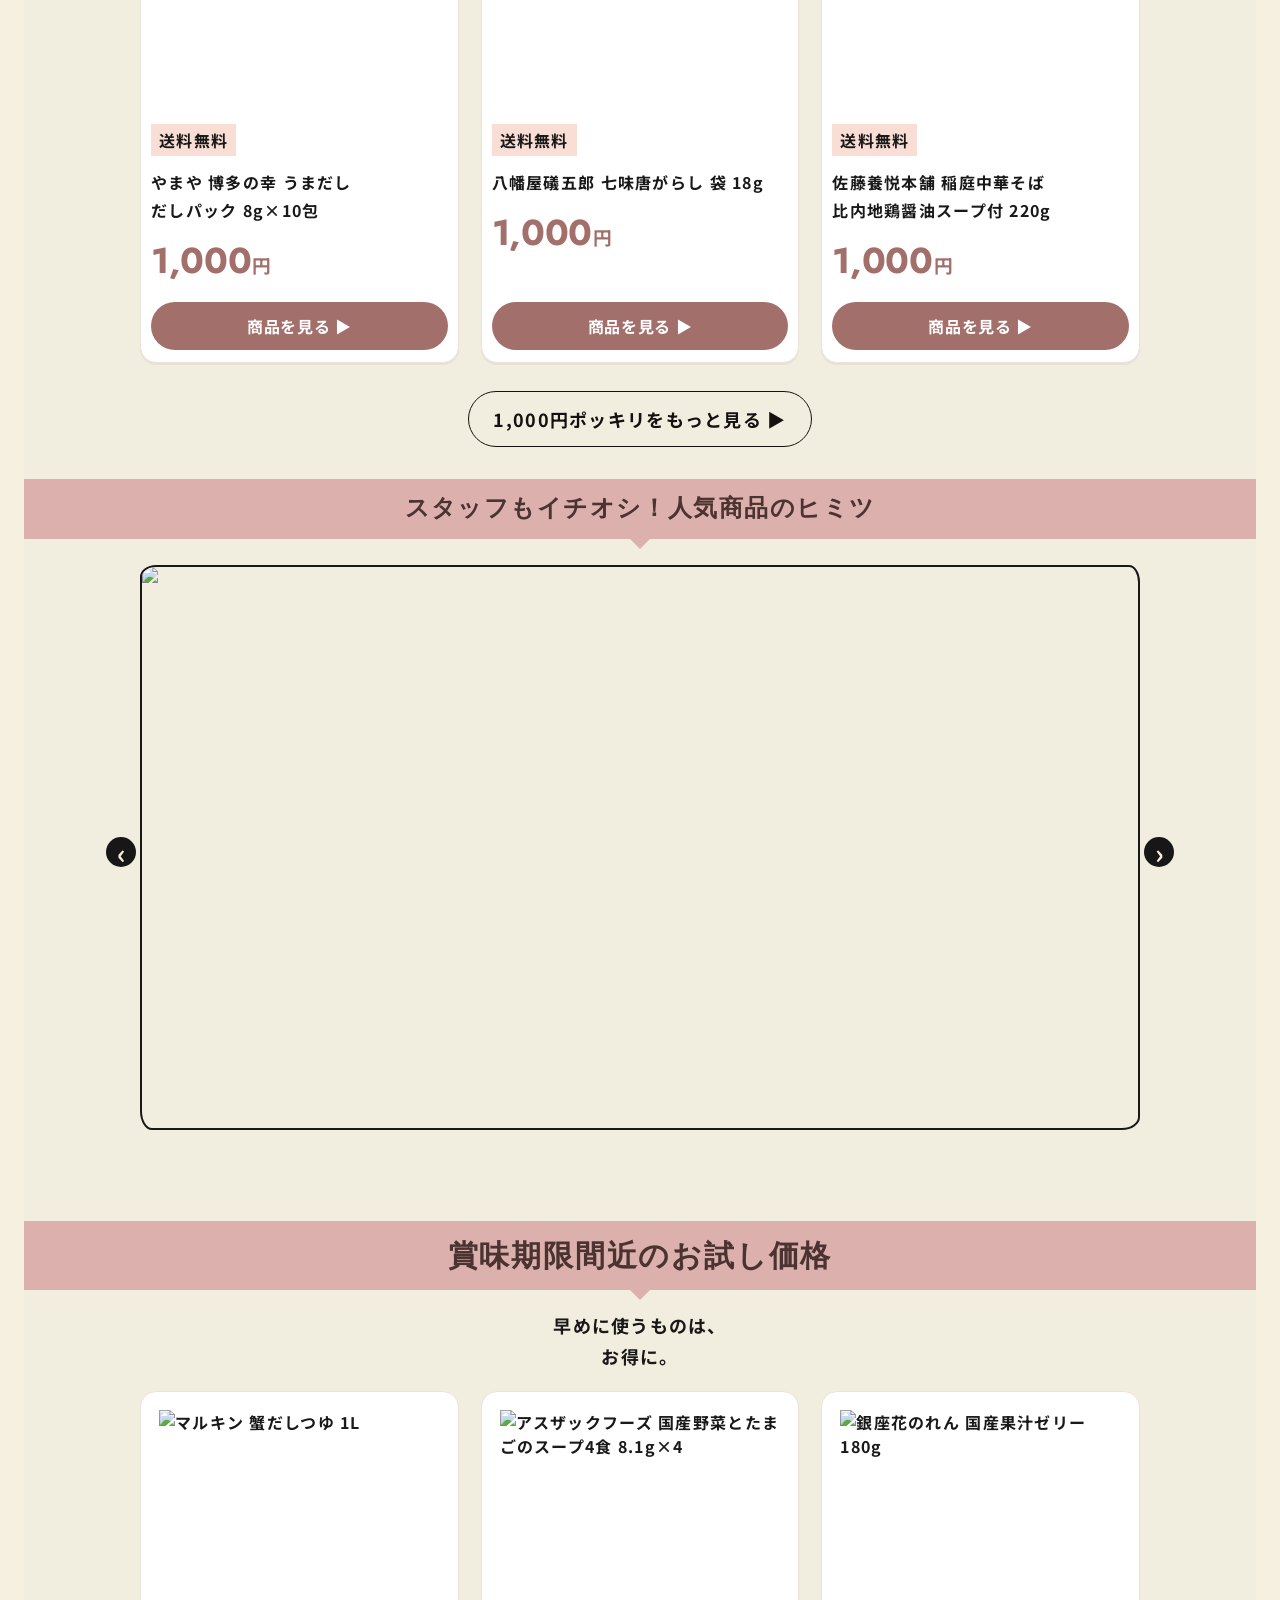
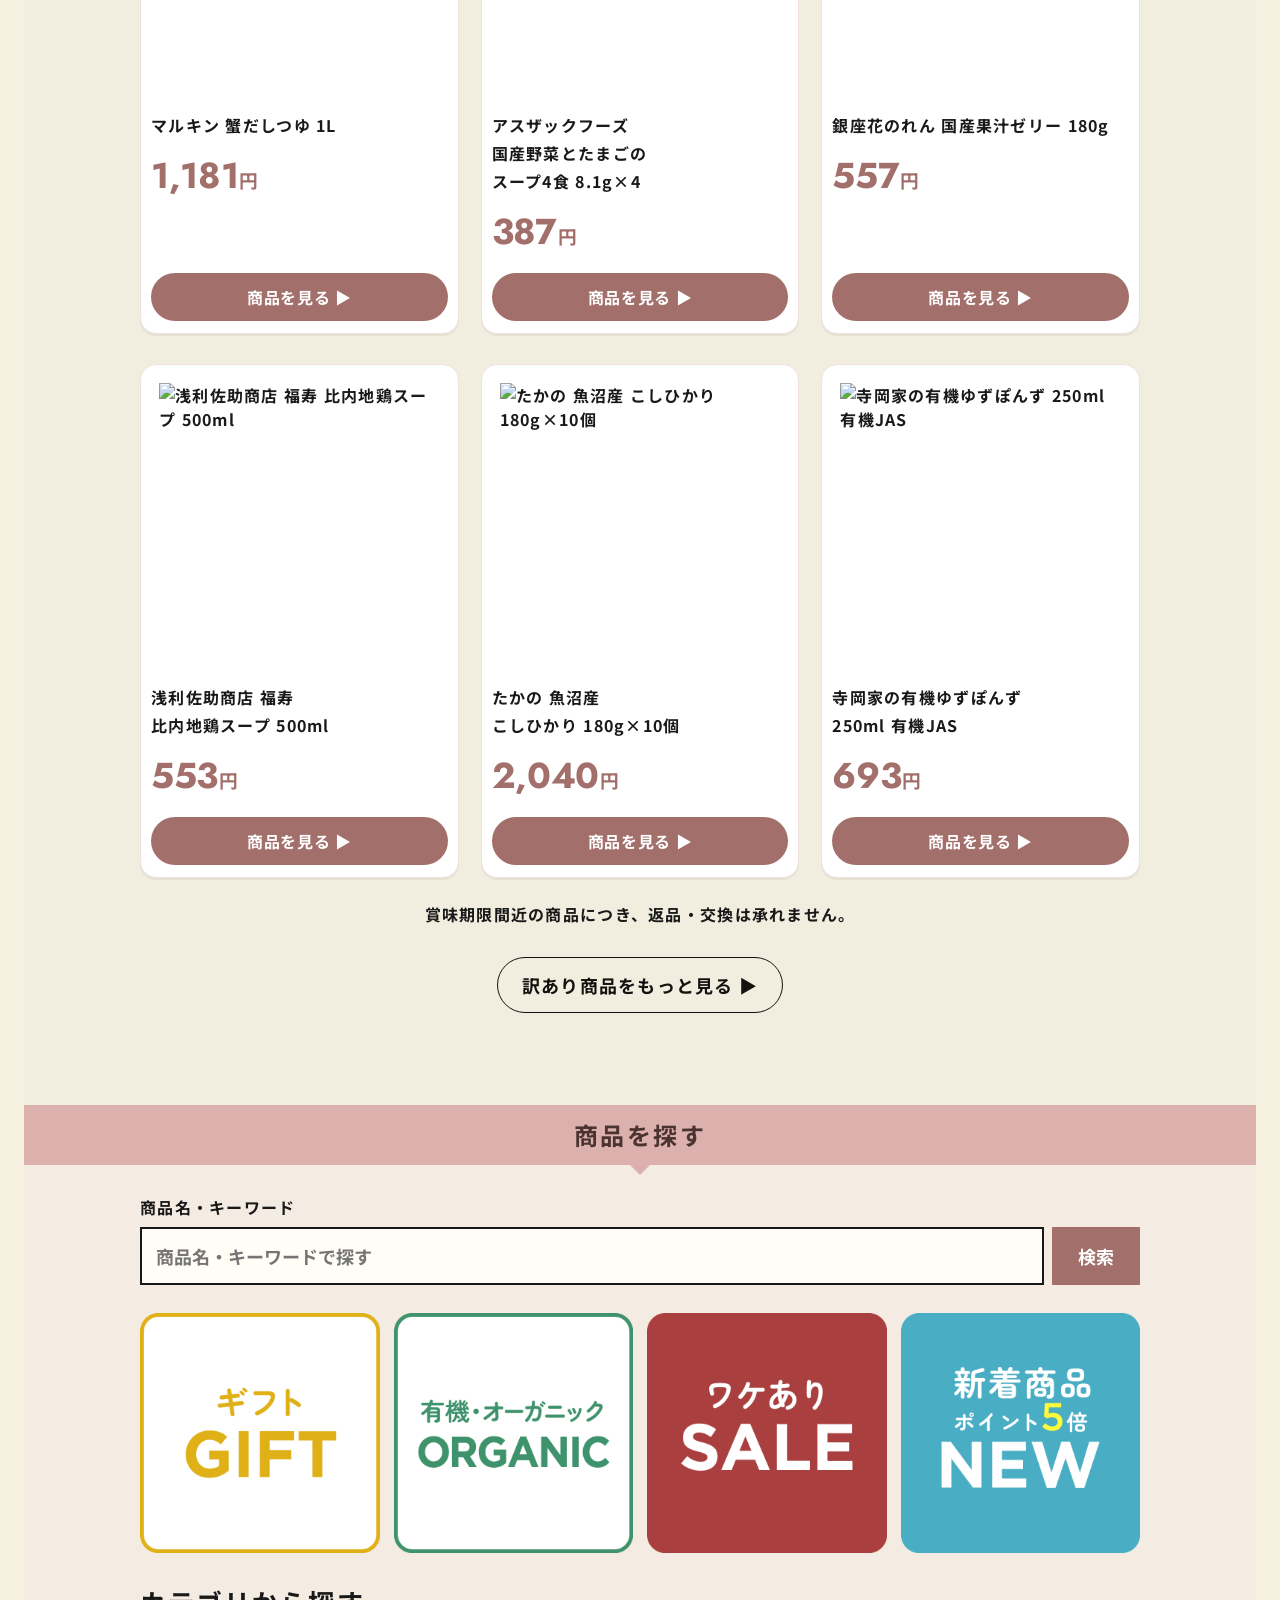
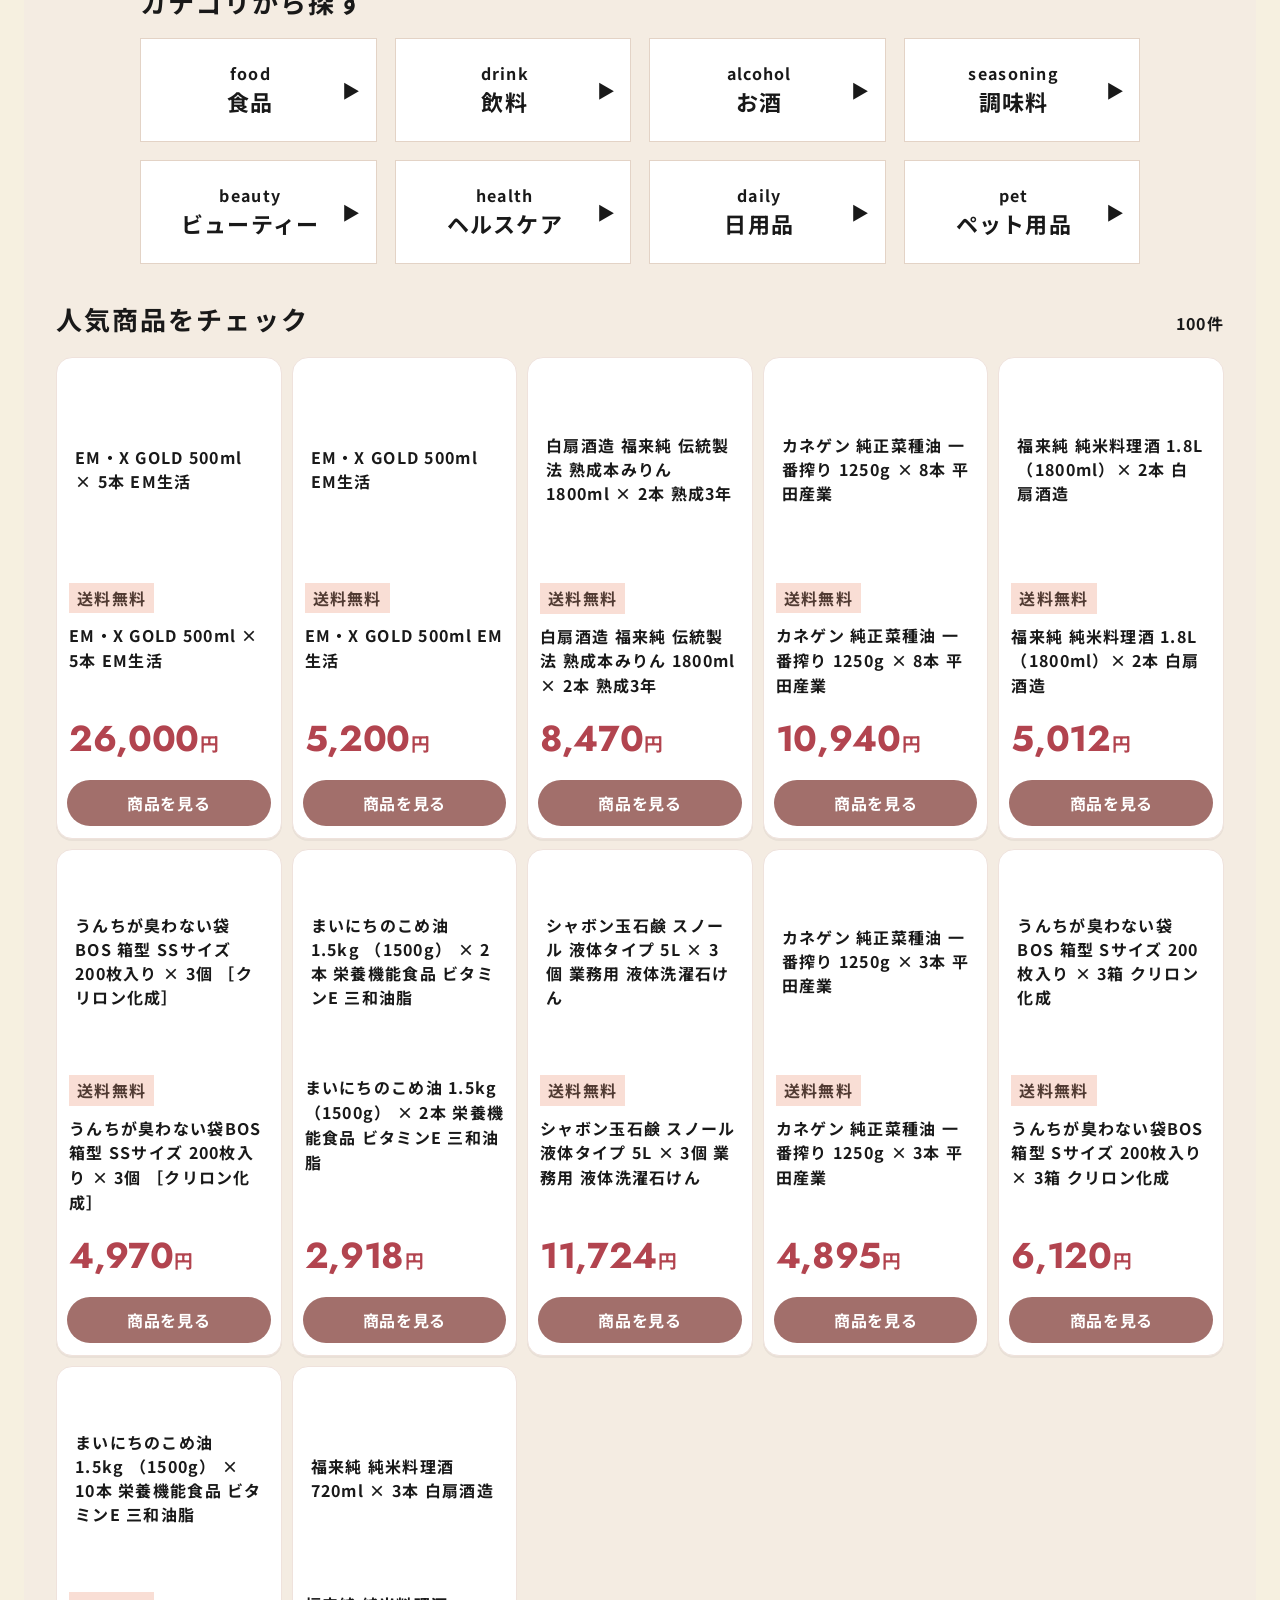
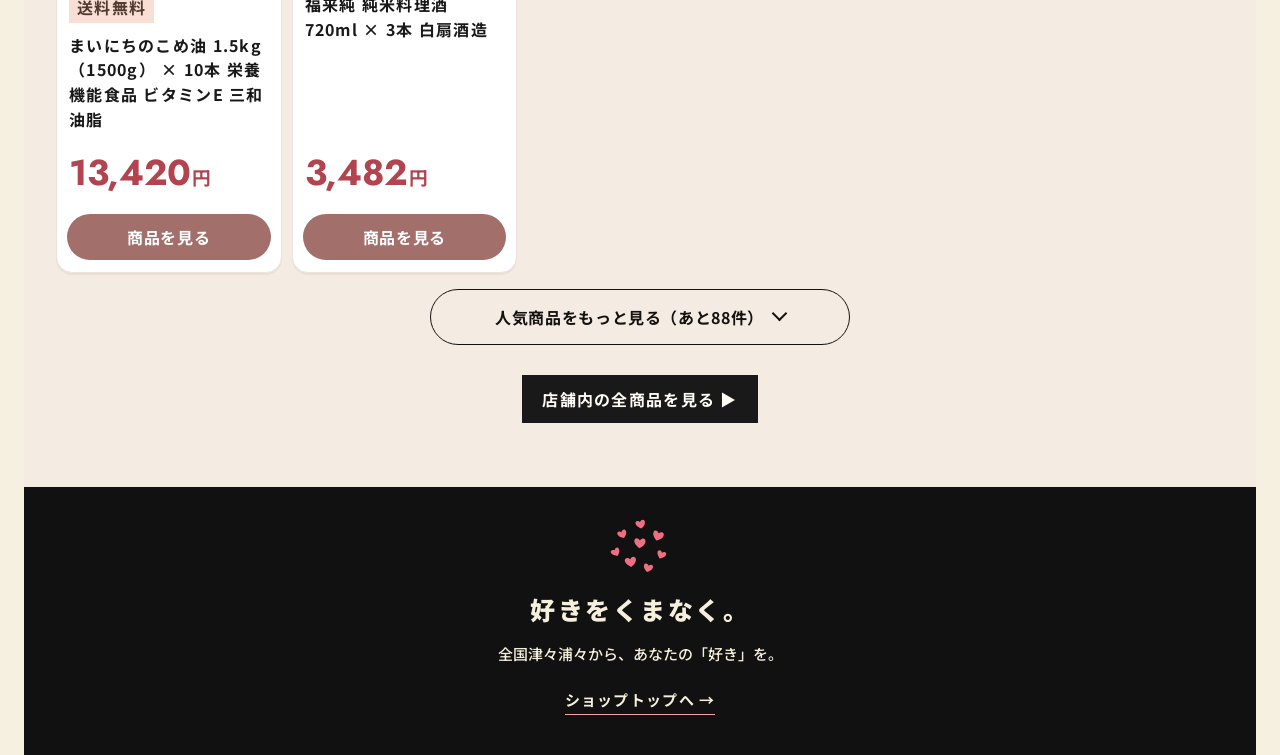
==== commit d82e3a5d: "fix: 初めての方ブロックとカレンダーの枠を同じ太さに、見出し下を詰め、スタートダッシュとクーポン券を中央そろえに Co-Authored-By: Claude Opus 5.5 <noreply@" ====
--- a/index.html
+++ b/index.html
@@ -7673,6 +7673,42 @@
   .bf-rd.bf-rd.bf-rd .schedule-game-callout small{font-size:13px!important;letter-spacing:0;white-space:nowrap;padding:3px 10px!important}
 }
 
+/* =========================================================
+   v9（11/12 修正）：枠線をそろえる・見出し下を詰める・スタートダッシュを中央に
+   ========================================================= */
+:root{--rd-card-border:3px}
+/* 初めての方ブロックとカレンダーは同じ太さの枠 */
+.bf-rd.bf-rd.bf-rd .rd-entry{border:var(--rd-card-border) solid var(--rd-pink)}
+.bf-rd.bf-rd.bf-rd .bf-cal{border:var(--rd-card-border) solid var(--rd-dusty)}
+
+/* 10日間カレンダーの見出し下を詰める */
+.bf-rd.bf-rd.bf-rd .event-schedule #schedule-title{margin-bottom:6px!important;padding-bottom:0!important}
+.bf-rd.bf-rd.bf-rd .bf-cal{margin-top:6px}
+.bf-rd.bf-rd.bf-rd .event-schedule{padding-bottom:20px!important}
+
+/* スタートダッシュ：中身を中央に */
+.bf-rd.bf-rd.bf-rd .bf-cal-dash{display:flex;flex-direction:column;align-items:center;text-align:center;gap:4px}
+.bf-rd.bf-rd.bf-rd .bf-cal-dash>*{grid-column:auto;grid-row:auto;justify-self:auto}
+.bf-rd.bf-rd.bf-rd .bf-cal-dash-off{margin-top:2px}
+@media (min-width:768px){
+  .bf-rd.bf-rd.bf-rd .bf-cal-dash{display:grid;grid-template-columns:auto auto;justify-content:center;align-items:center;column-gap:48px;row-gap:4px;text-align:left}
+  .bf-rd.bf-rd.bf-rd .bf-cal-dash>*{grid-column:1}
+  .bf-rd.bf-rd.bf-rd .bf-cal-dash-tag,.bf-rd.bf-rd.bf-rd .bf-cal-dash-cond{justify-self:start}
+  .bf-rd.bf-rd.bf-rd .bf-cal-dash-off{grid-column:2;grid-row:1/5;margin:0}
+}
+
+/* そのほかのバランス：中央の要素をそろえる */
+.bf-rd.bf-rd.bf-rd .rd-entry{align-items:center;text-align:center}
+.bf-rd.bf-rd.bf-rd .rd-daily-head{justify-content:center;gap:20px}
+.bf-rd.bf-rd.bf-rd .rd-daily-head>div{flex:0 1 auto;text-align:left}
+.bf-rd.bf-rd.bf-rd .bf-cal-note{margin:12px auto 0;max-width:40em}
+@media (min-width:768px){.bf-rd.bf-rd.bf-rd .bf-cal-note{max-width:none}}
+/* クーポン券：最後の段を中央に */
+.bf-rd.bf-rd.bf-rd .coupon-grid{display:flex!important;flex-wrap:wrap;justify-content:center;gap:10px!important}
+.bf-rd.bf-rd.bf-rd .coupon-grid>.coupon{flex:0 0 calc((100% - 10px)/2);max-width:calc((100% - 10px)/2);margin:0!important}
+.bf-rd.bf-rd.bf-rd .coupon-grid>.coupon:not(:has(img[src]:not([src=""]))){display:none!important}
+@media (min-width:768px){.bf-rd.bf-rd.bf-rd .coupon-grid>.coupon{flex-basis:calc((100% - 20px)/3);max-width:calc((100% - 20px)/3)}}
+
 </style>
 </head>
 
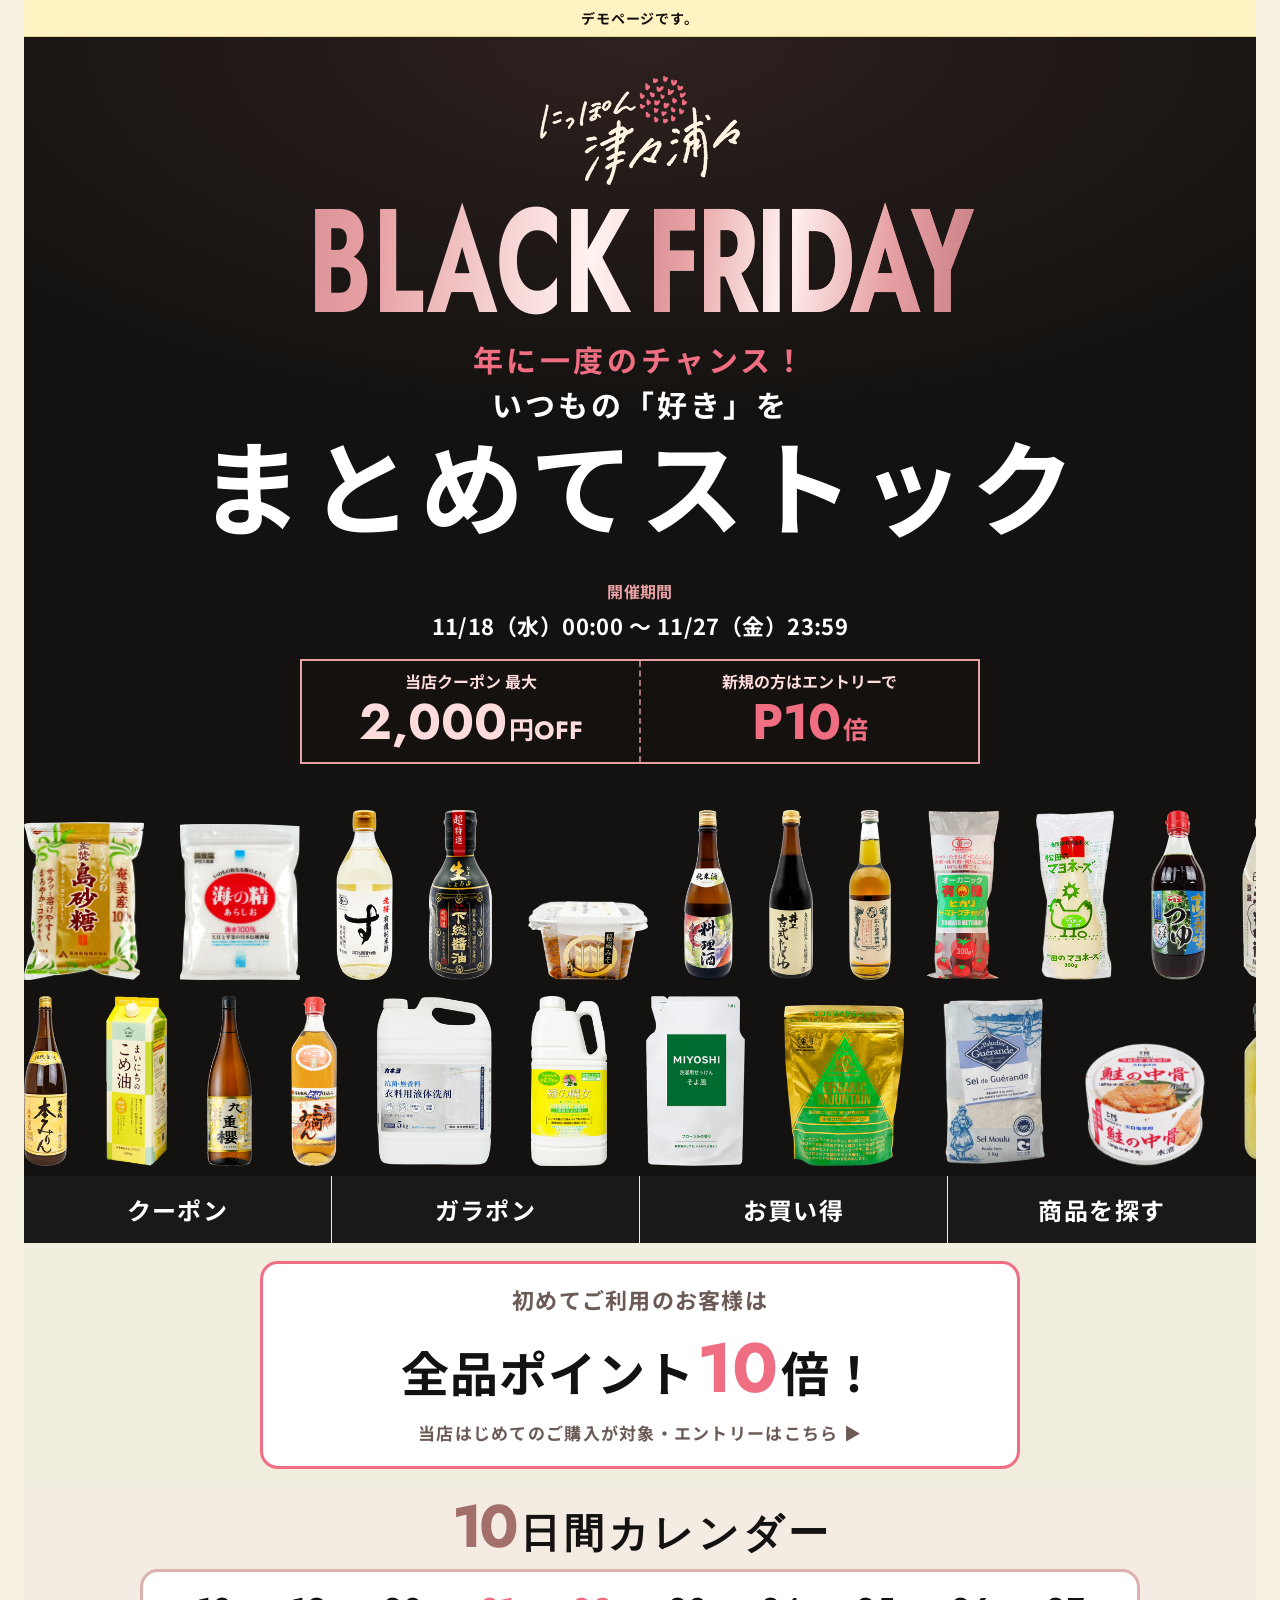
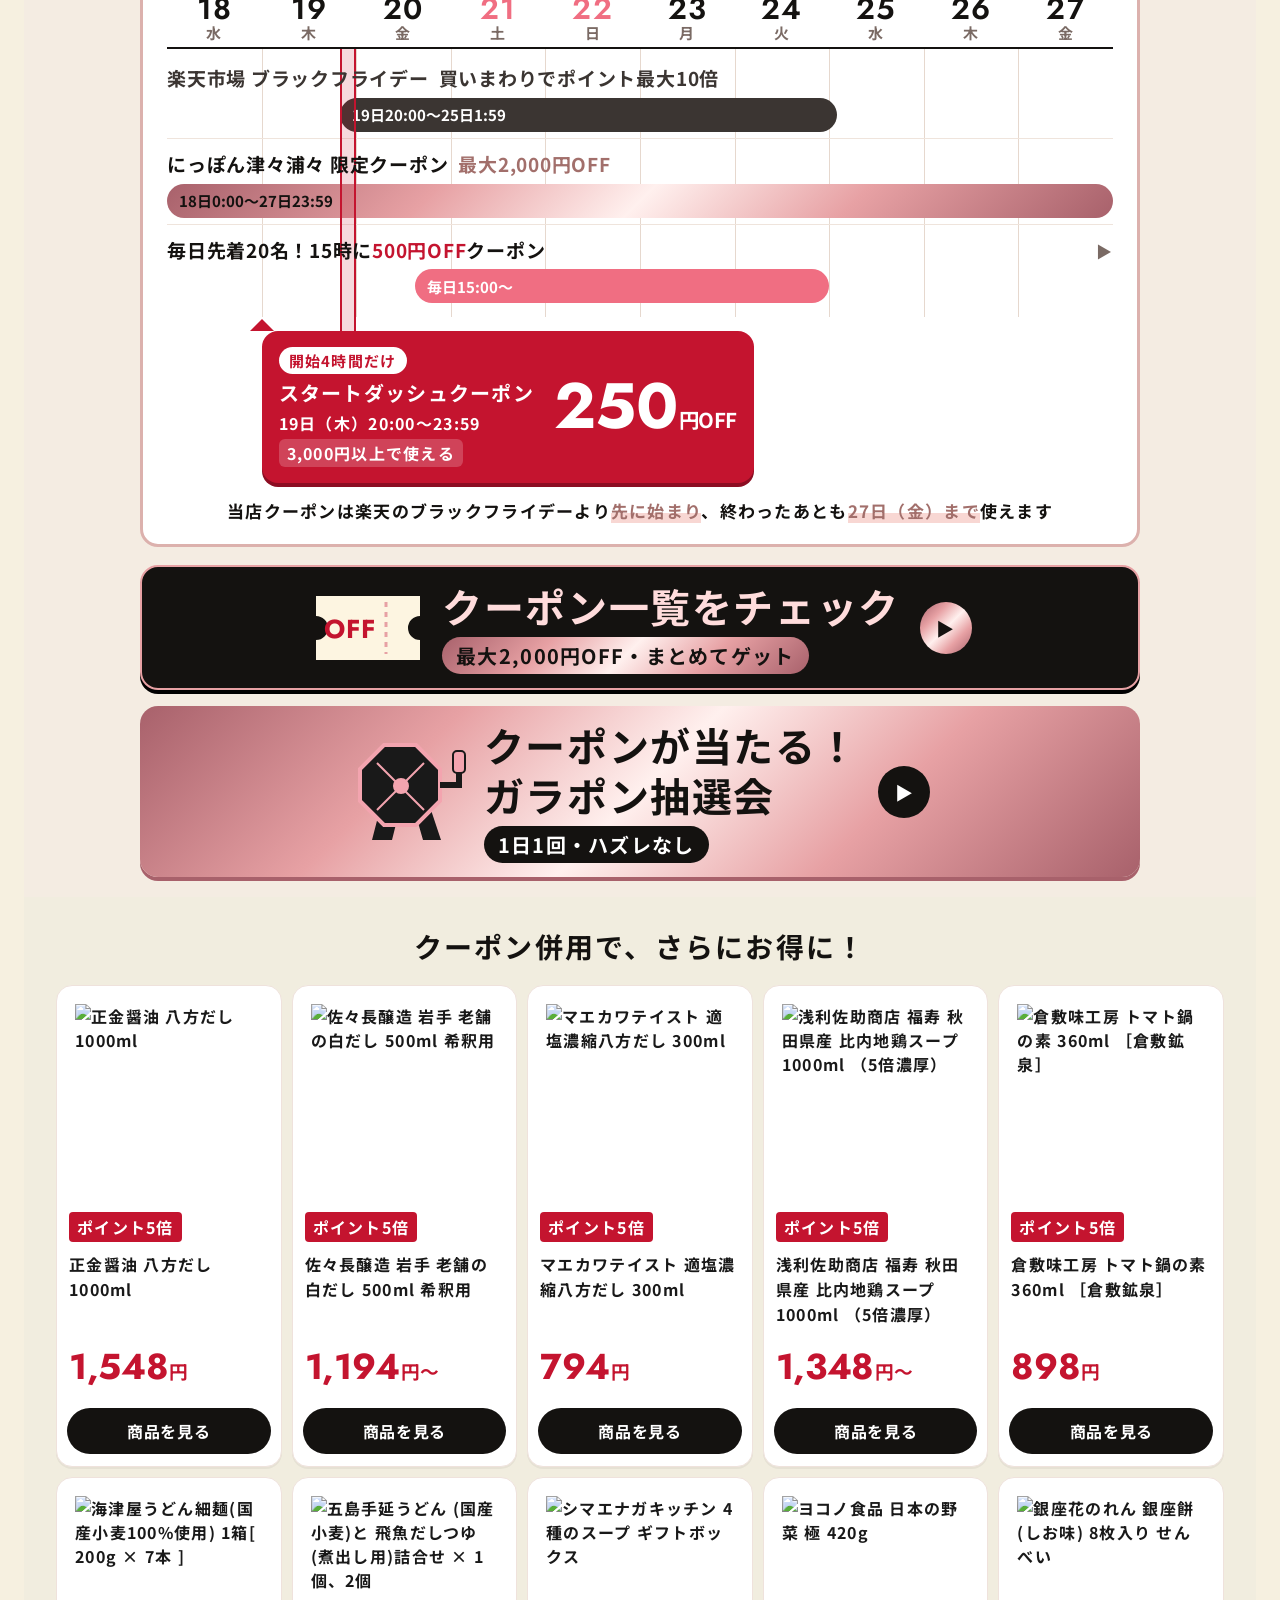
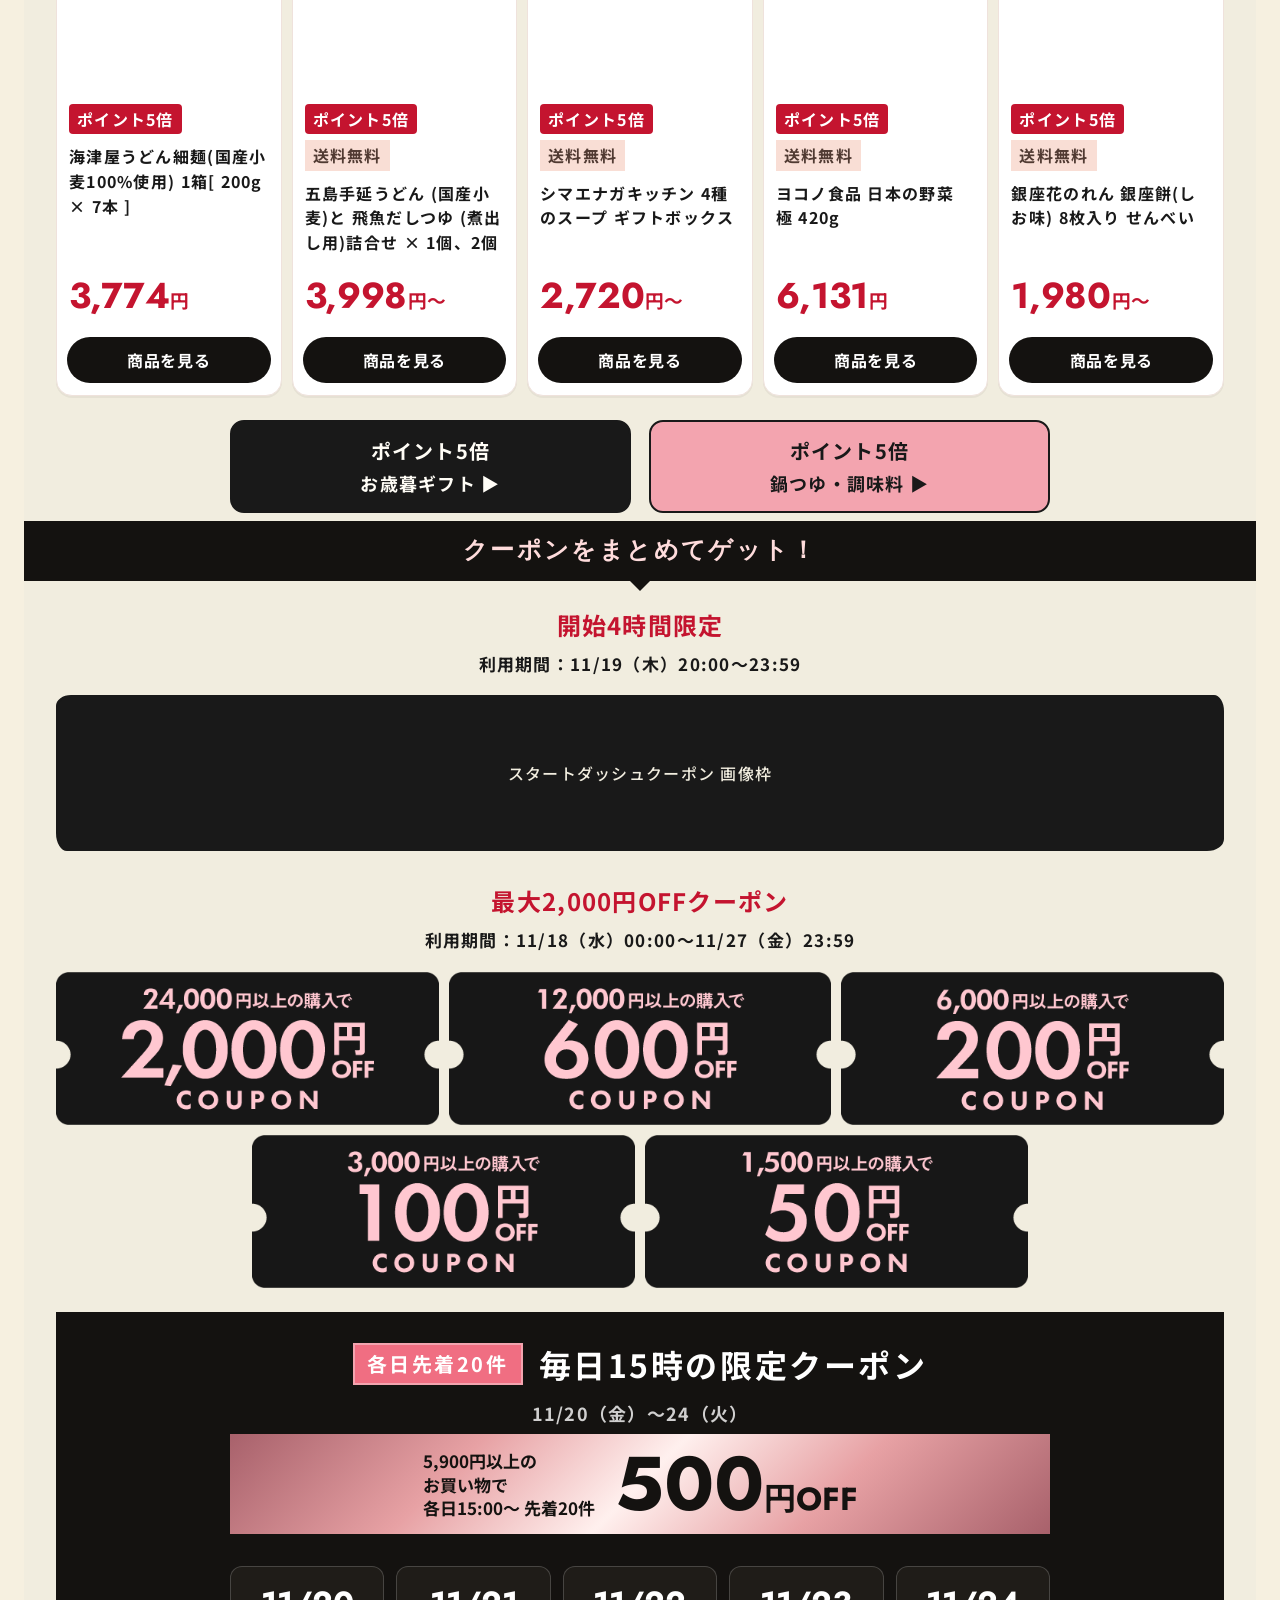
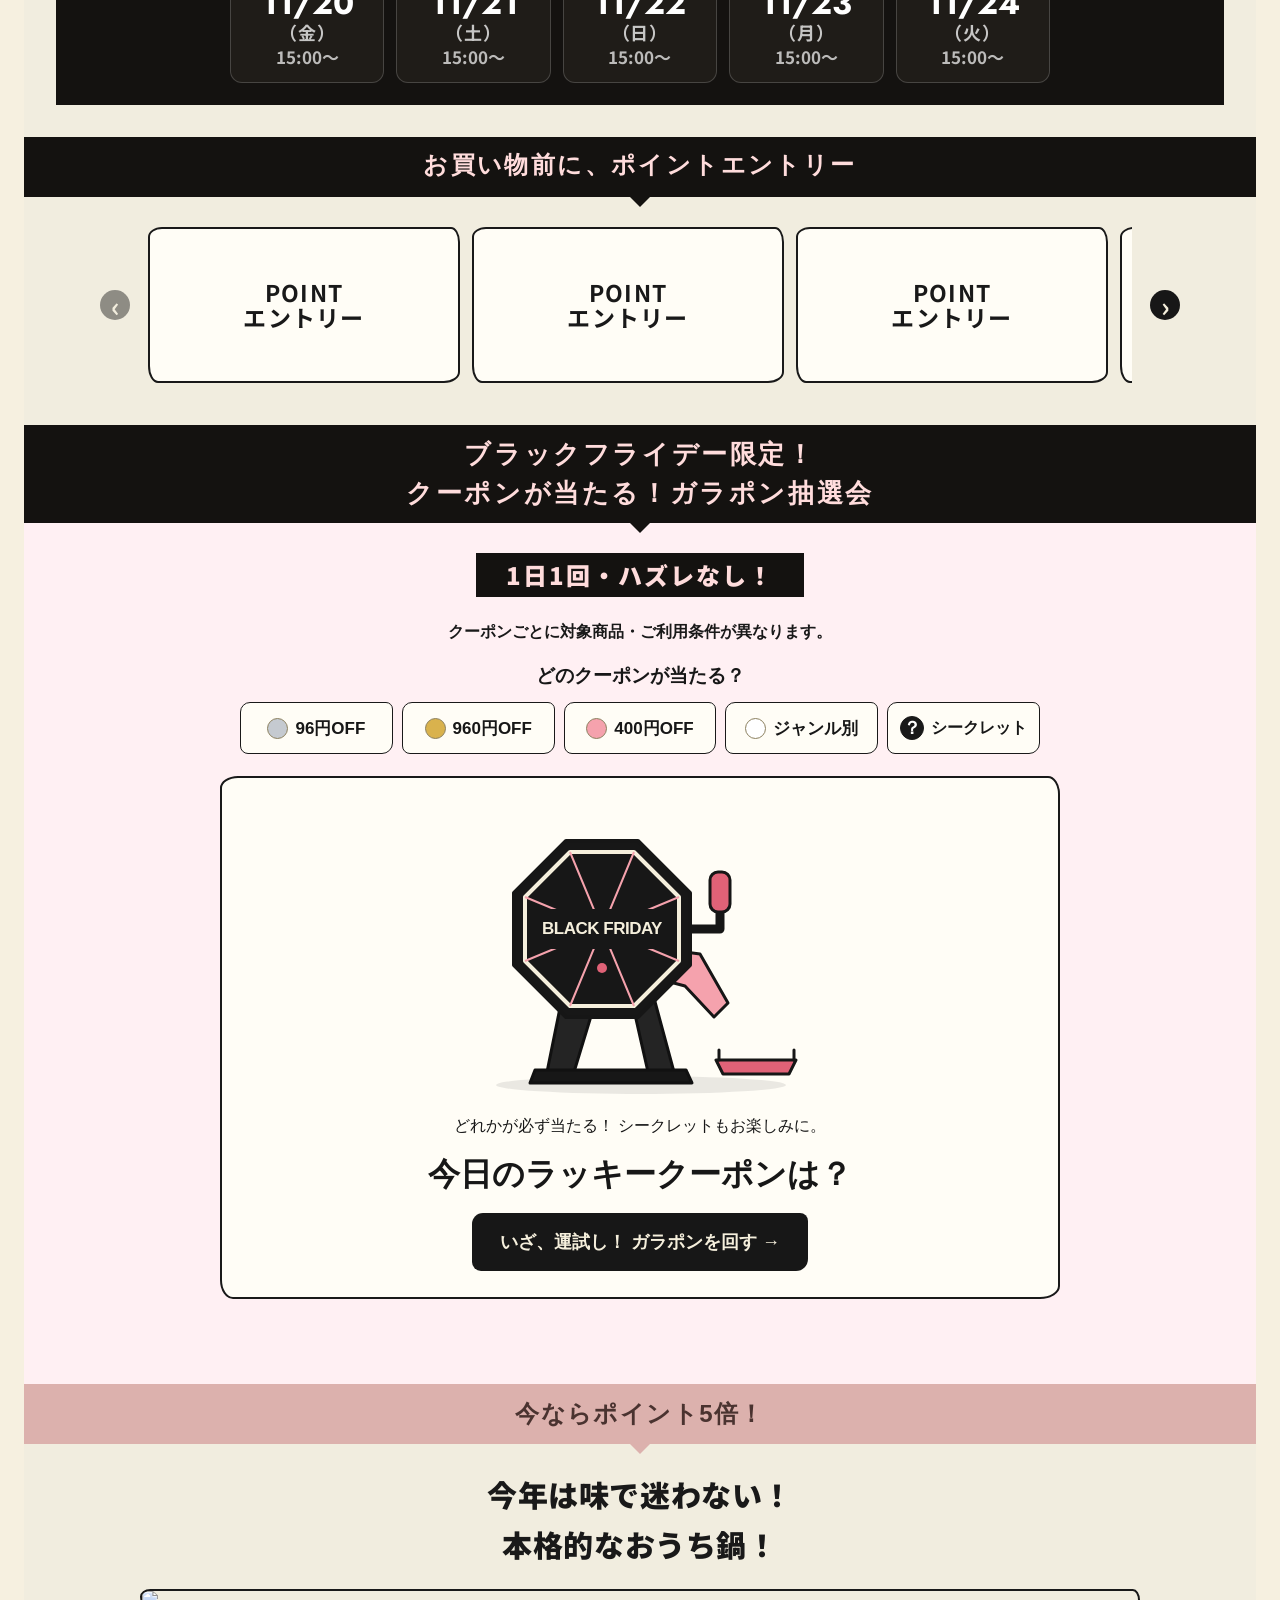
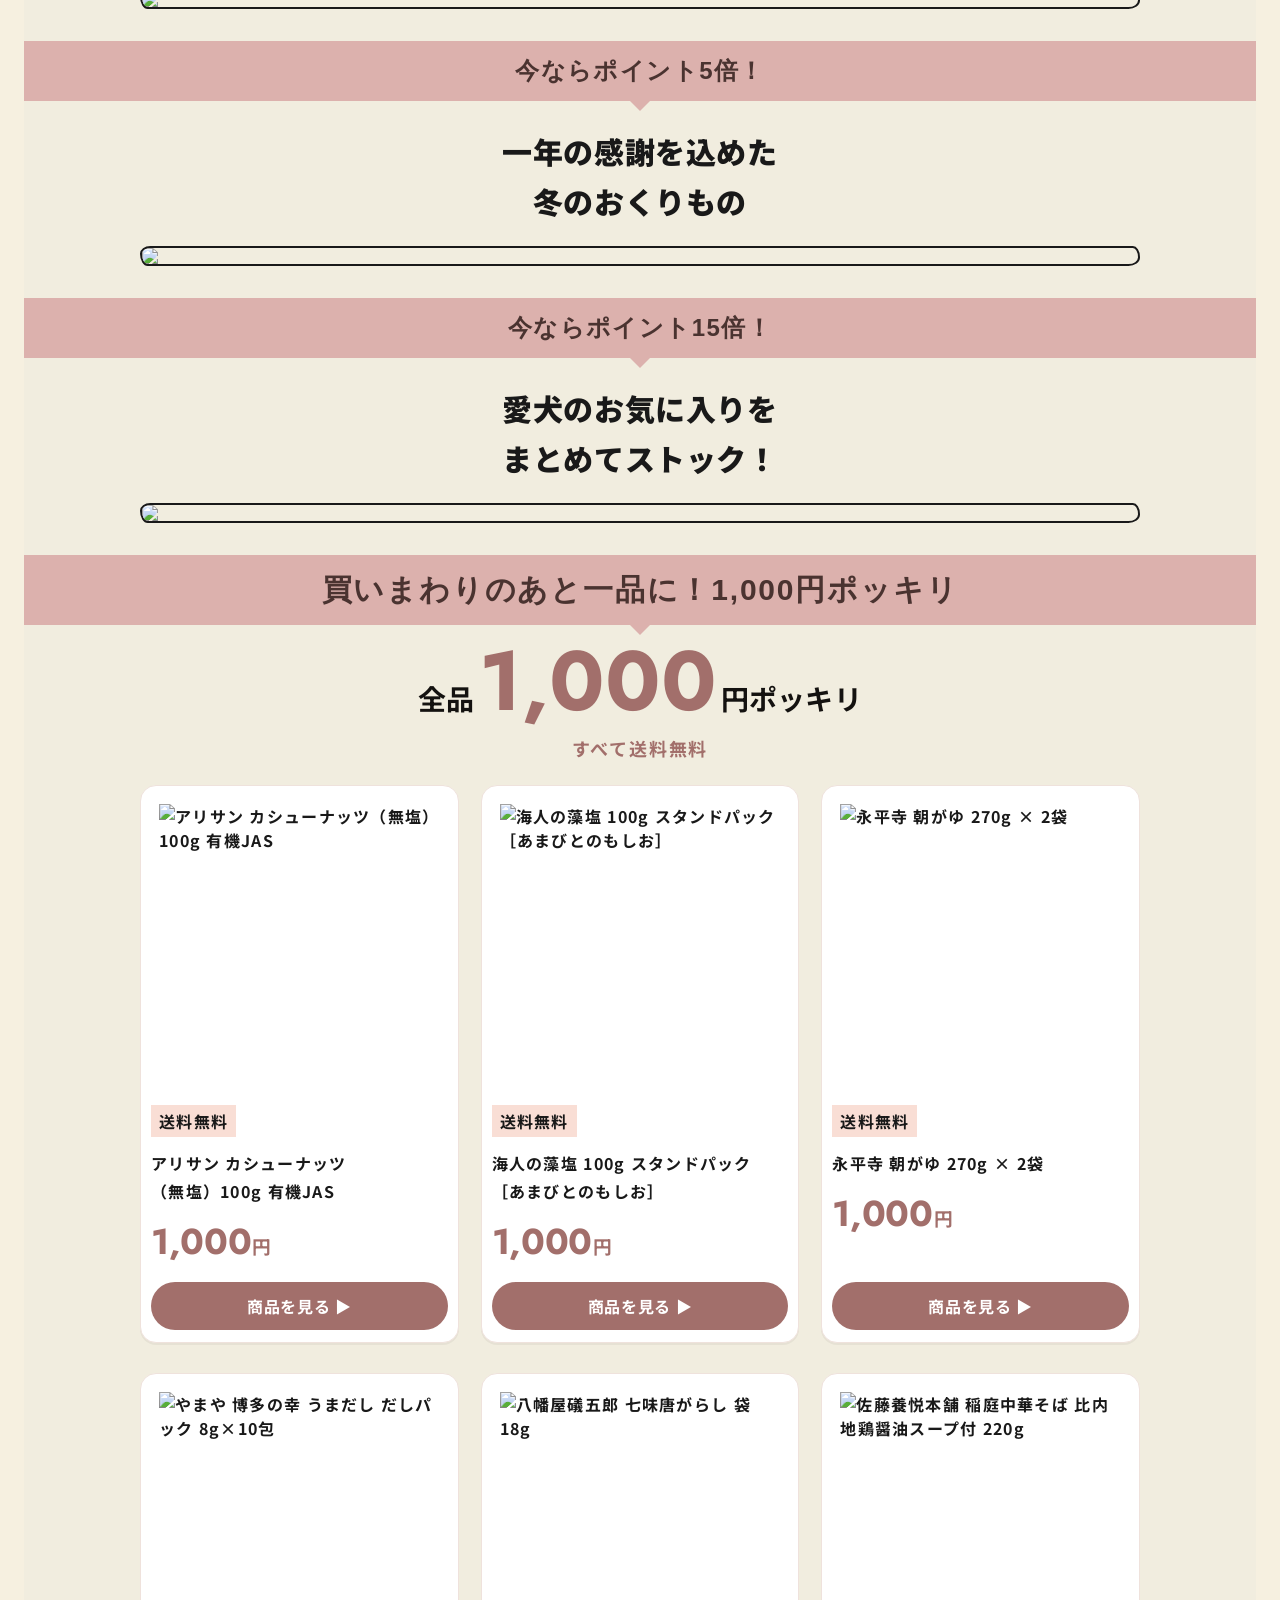
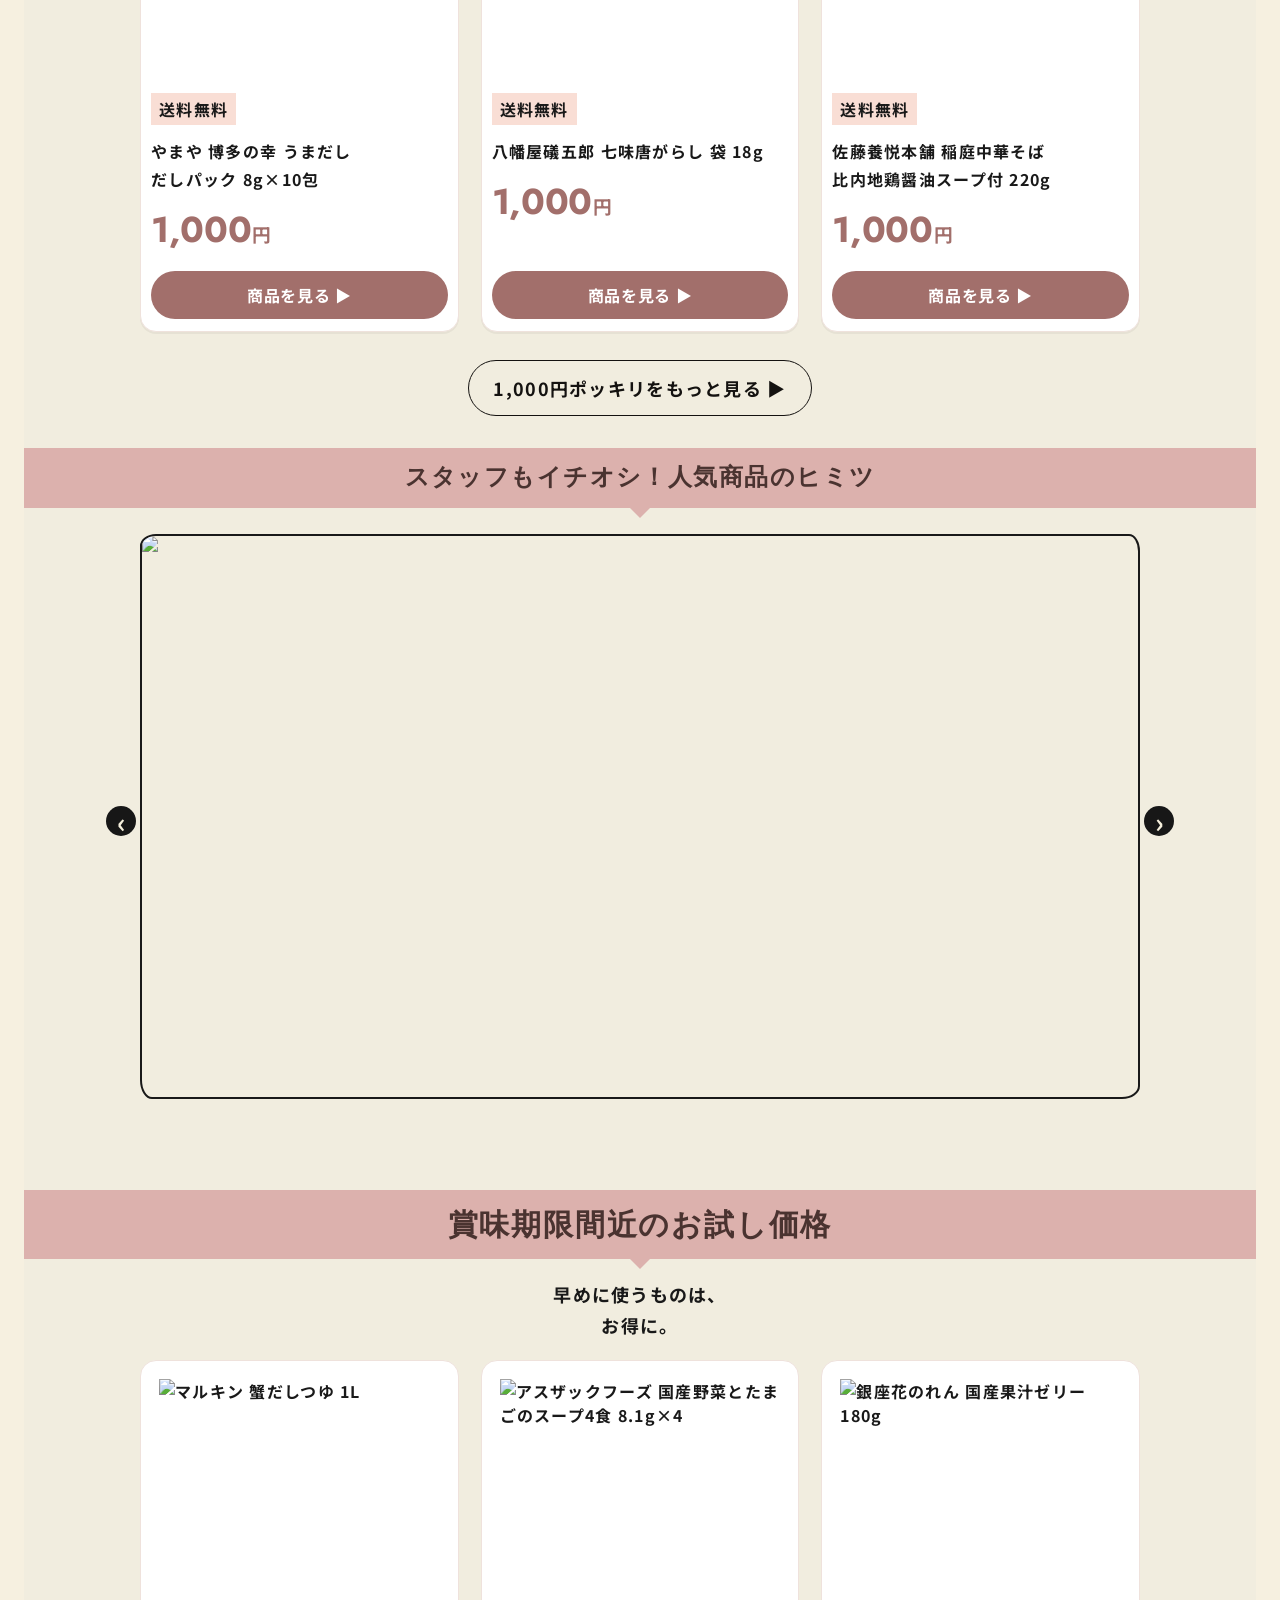
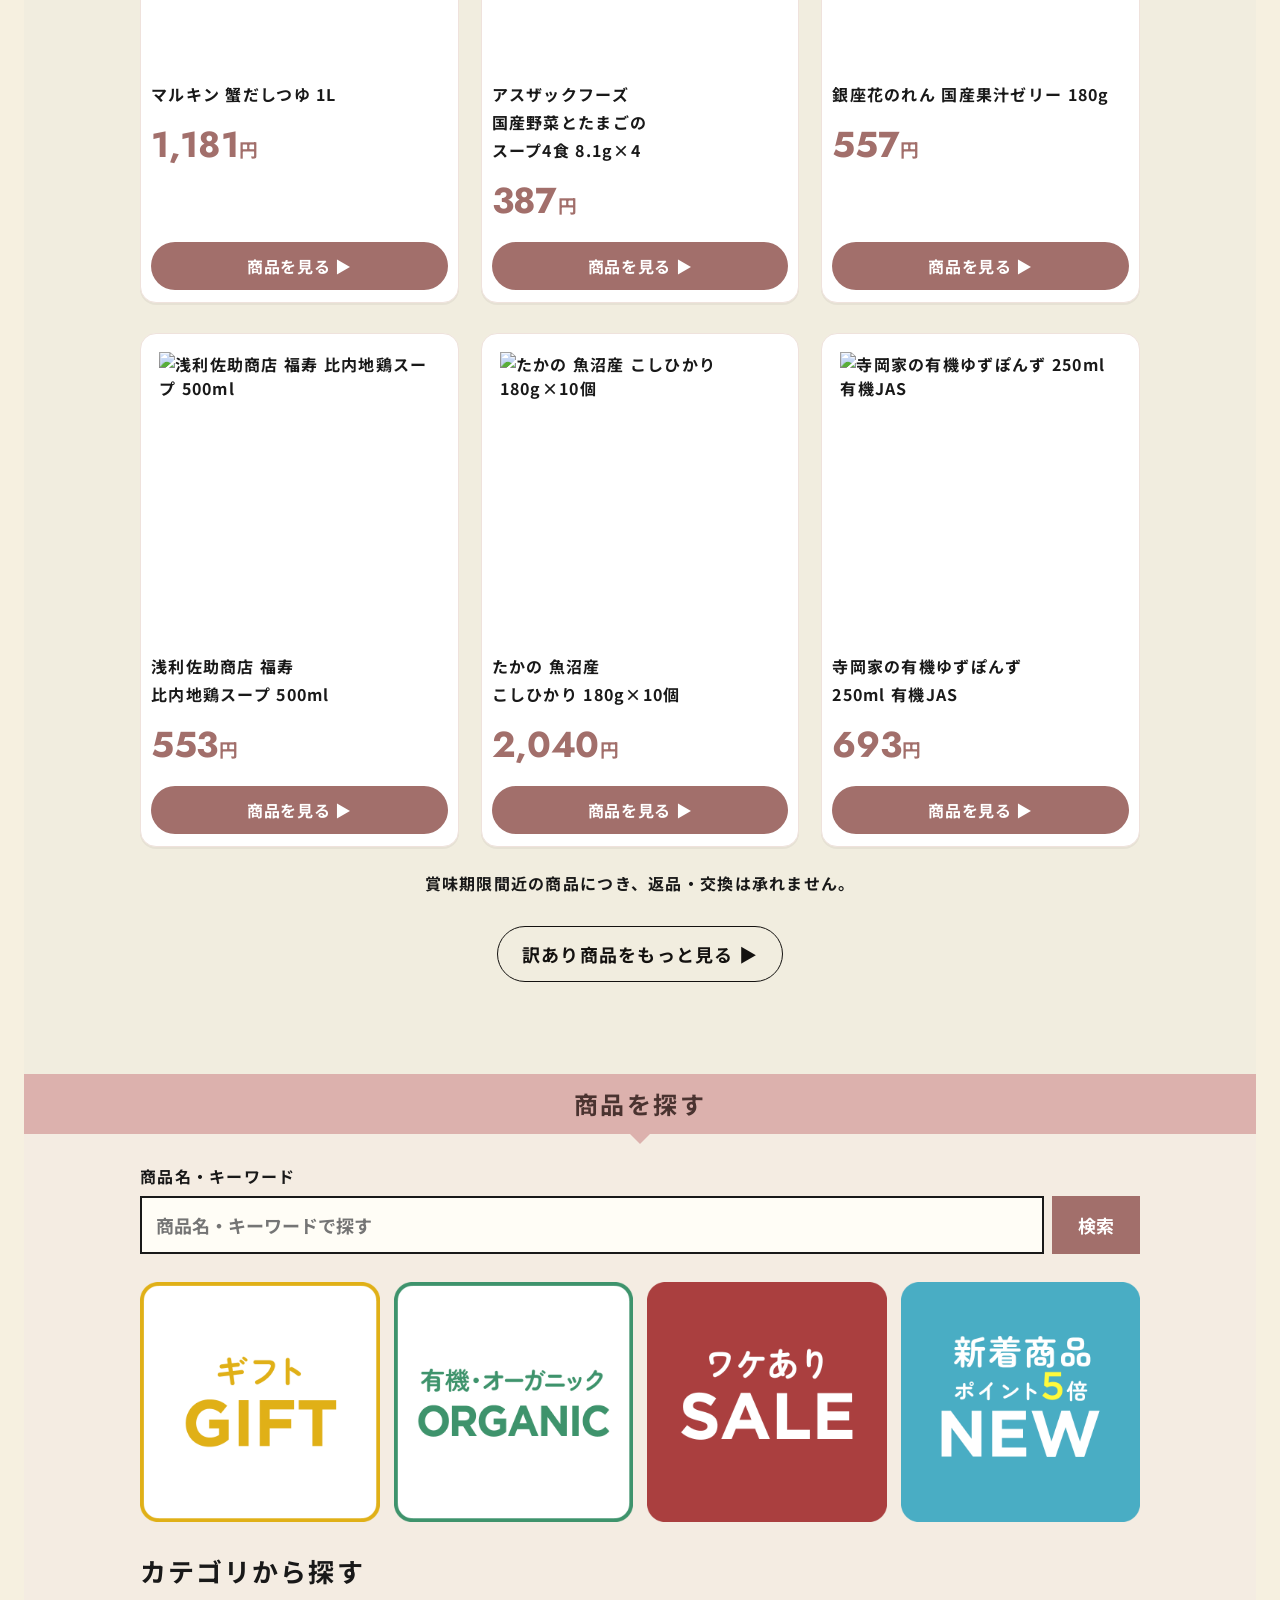
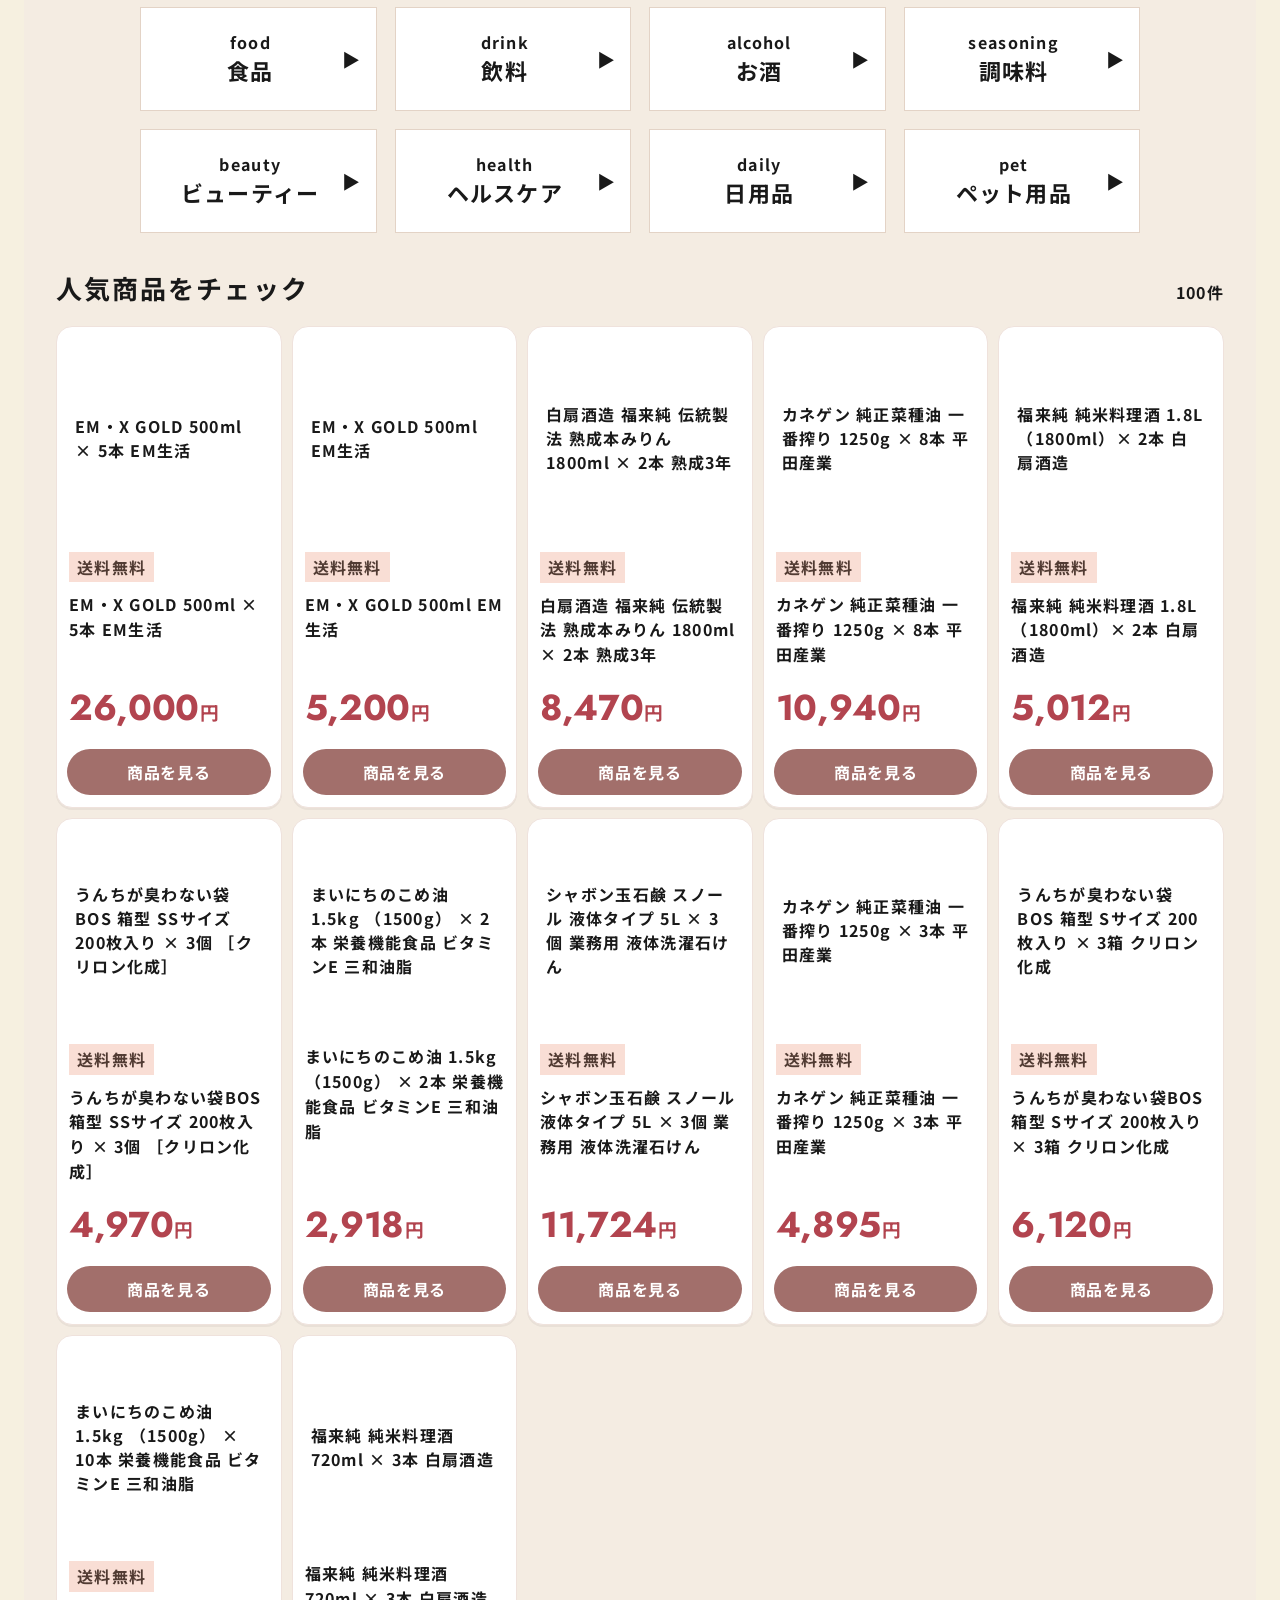
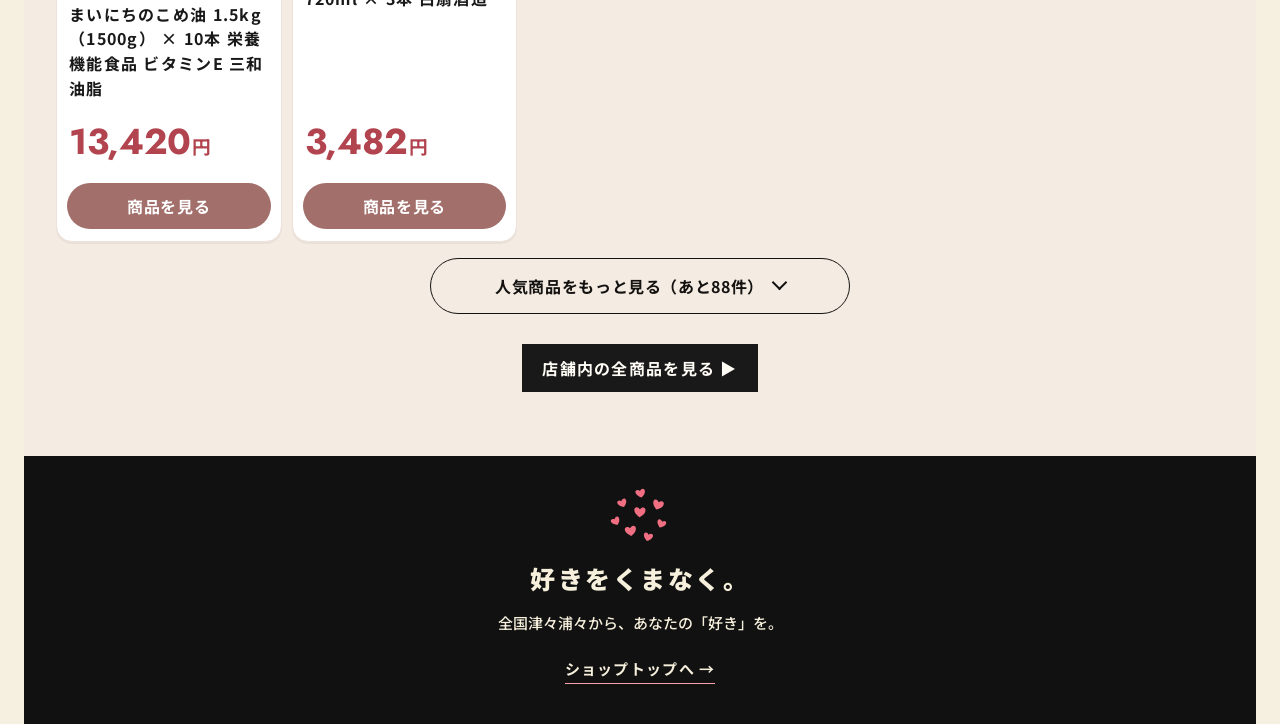
==== commit 488ce539: "fix: スタートダッシュを19日20時を指す吹き出しにして、19日〜23日あたりに収める Co-Authored-By: Claude Opus 5.5 <noreply@anthropic.com" ====
--- a/index.html
+++ b/index.html
@@ -7709,6 +7709,44 @@
 .bf-rd.bf-rd.bf-rd .coupon-grid>.coupon:not(:has(img[src]:not([src=""]))){display:none!important}
 @media (min-width:768px){.bf-rd.bf-rd.bf-rd .coupon-grid>.coupon{flex-basis:calc((100% - 20px)/3);max-width:calc((100% - 20px)/3)}}
 
+/* v10：追従ヘッダーの BLACK FRIDAY をFVと同じ書体・ピンクゴールドに（動きなし） */
+.bf-rd.bf-rd.bf-rd .floating-brand strong{
+  font-family:"Jost",Impact,sans-serif!important;font-weight:700!important;letter-spacing:.02em!important;font-style:normal!important;
+  color:transparent!important;-webkit-text-fill-color:transparent;
+  background-image:linear-gradient(100deg,#a8616b 0%,#e7a1a4 22%,#fff2f0 36%,#e7a1a4 50%,#b96d77 70%,#e7a1a4 100%)!important;
+  background-size:220% 100%!important;background-position:30% 0!important;
+  -webkit-background-clip:text!important;background-clip:text!important;animation:none!important}
+
+/* =========================================================
+   v11（11/12 修正）：スタートダッシュは19日を指す吹き出しに
+   ========================================================= */
+/* カレンダー内の目印（19日20:00〜23:59） */
+.bf-cal-dashmark{position:absolute;top:0;bottom:-14px;left:var(--s);width:max(6px,calc(var(--e) - var(--s)));
+  background:rgba(196,20,47,.16);border-left:2px solid var(--rd-red);border-right:2px solid var(--rd-red);pointer-events:none;z-index:0}
+/* 吹き出し：19日から23日ぐらいまで（スマホは右端まで） */
+.bf-rd.bf-rd.bf-rd .bf-cal-dash{--from:10%;--w:90%;
+  position:relative;margin:14px 0 0 var(--from);width:var(--w);box-sizing:border-box;overflow:visible}
+.bf-rd.bf-rd.bf-rd .bf-cal-dash:before{content:"";position:absolute;top:-12px;
+  left:calc((var(--at) - var(--from)) / var(--w) * 100%);transform:translateX(-50%);
+  border:12px solid transparent;border-top:0;border-bottom-color:var(--rd-red)}
+@media (min-width:768px){
+  .bf-rd.bf-rd.bf-rd .bf-cal-dash{--from:10%;--w:50%;grid-template-columns:auto auto;column-gap:28px;padding:18px 22px;justify-content:center}
+  .bf-rd.bf-rd.bf-rd .bf-cal-dash-name{font-size:22px}
+  .bf-rd.bf-rd.bf-rd .bf-cal-dash-time,.bf-rd.bf-rd.bf-rd .bf-cal-dash-cond{font-size:16px}
+  .bf-rd.bf-rd.bf-rd .bf-cal-dash-tag{font-size:15px}
+  .bf-rd.bf-rd.bf-rd .bf-cal-dash-off{font-size:clamp(56px,6vw,84px)!important}
+}
+.bf-rd.bf-rd.bf-rd .bf-cal-note{margin-top:14px}
+@media (min-width:768px){
+  .bf-rd.bf-rd.bf-rd .bf-cal-dash{--w:52%;column-gap:20px;padding:16px 18px}
+  .bf-rd.bf-rd.bf-rd .bf-cal-dash-name{font-size:20px;white-space:nowrap}
+  .bf-rd.bf-rd.bf-rd .bf-cal-dash-off{font-size:clamp(48px,5vw,68px)!important}
+}
+@media (min-width:768px) and (max-width:1099px){
+  .bf-rd.bf-rd.bf-rd .bf-cal-dash{--w:62%;display:flex;flex-direction:column;align-items:center;text-align:center}
+  .bf-rd.bf-rd.bf-rd .bf-cal-dash-tag,.bf-rd.bf-rd.bf-rd .bf-cal-dash-cond{align-self:center}
+}
+
 </style>
 </head>
 
@@ -7926,16 +7964,19 @@
       <p class="bf-cal-label"><strong>毎日先着20名！15時に<span>500円OFF</span>クーポン</strong><em>▶</em></p>
       <div class="bf-cal-track"><div class="bf-cal-bar" style="--s:26.25%;--e:70%"><span>毎日15:00〜</span></div></div>
     </a>
+    <!-- スタートダッシュの時間（19日20:00〜23:59）に赤い目印 -->
+    <i class="bf-cal-dashmark" style="--s:18.33%;--e:20%" aria-hidden="true"></i>
   </div>
-  <p class="bf-cal-note">当店クーポンは楽天のブラックフライデーより<b>先に始まり</b>、終わったあとも<b>27日（金）まで</b>使えます</p>
-
-  <a class="bf-cal-dash" href="#start-coupon">
+
+  <!-- 吹き出しは19日から始まり、口で19日20:00を指す（--at = 指す位置%） -->
+  <a class="bf-cal-dash" href="#start-coupon" style="--at:18.33%">
     <span class="bf-cal-dash-tag">開始4時間だけ</span>
     <span class="bf-cal-dash-name">スタートダッシュクーポン</span>
     <span class="bf-cal-dash-time">19日（木）20:00〜23:59</span>
     <span class="bf-cal-dash-cond">3,000円以上で使える</span>
     <strong class="bf-cal-dash-off">250<i>円OFF</i></strong>
   </a>
+  <p class="bf-cal-note">当店クーポンは楽天のブラックフライデーより<b>先に始まり</b>、終わったあとも<b>27日（金）まで</b>使えます</p>
 </div>
 <!-- ▲ BF期間カレンダー -->
 
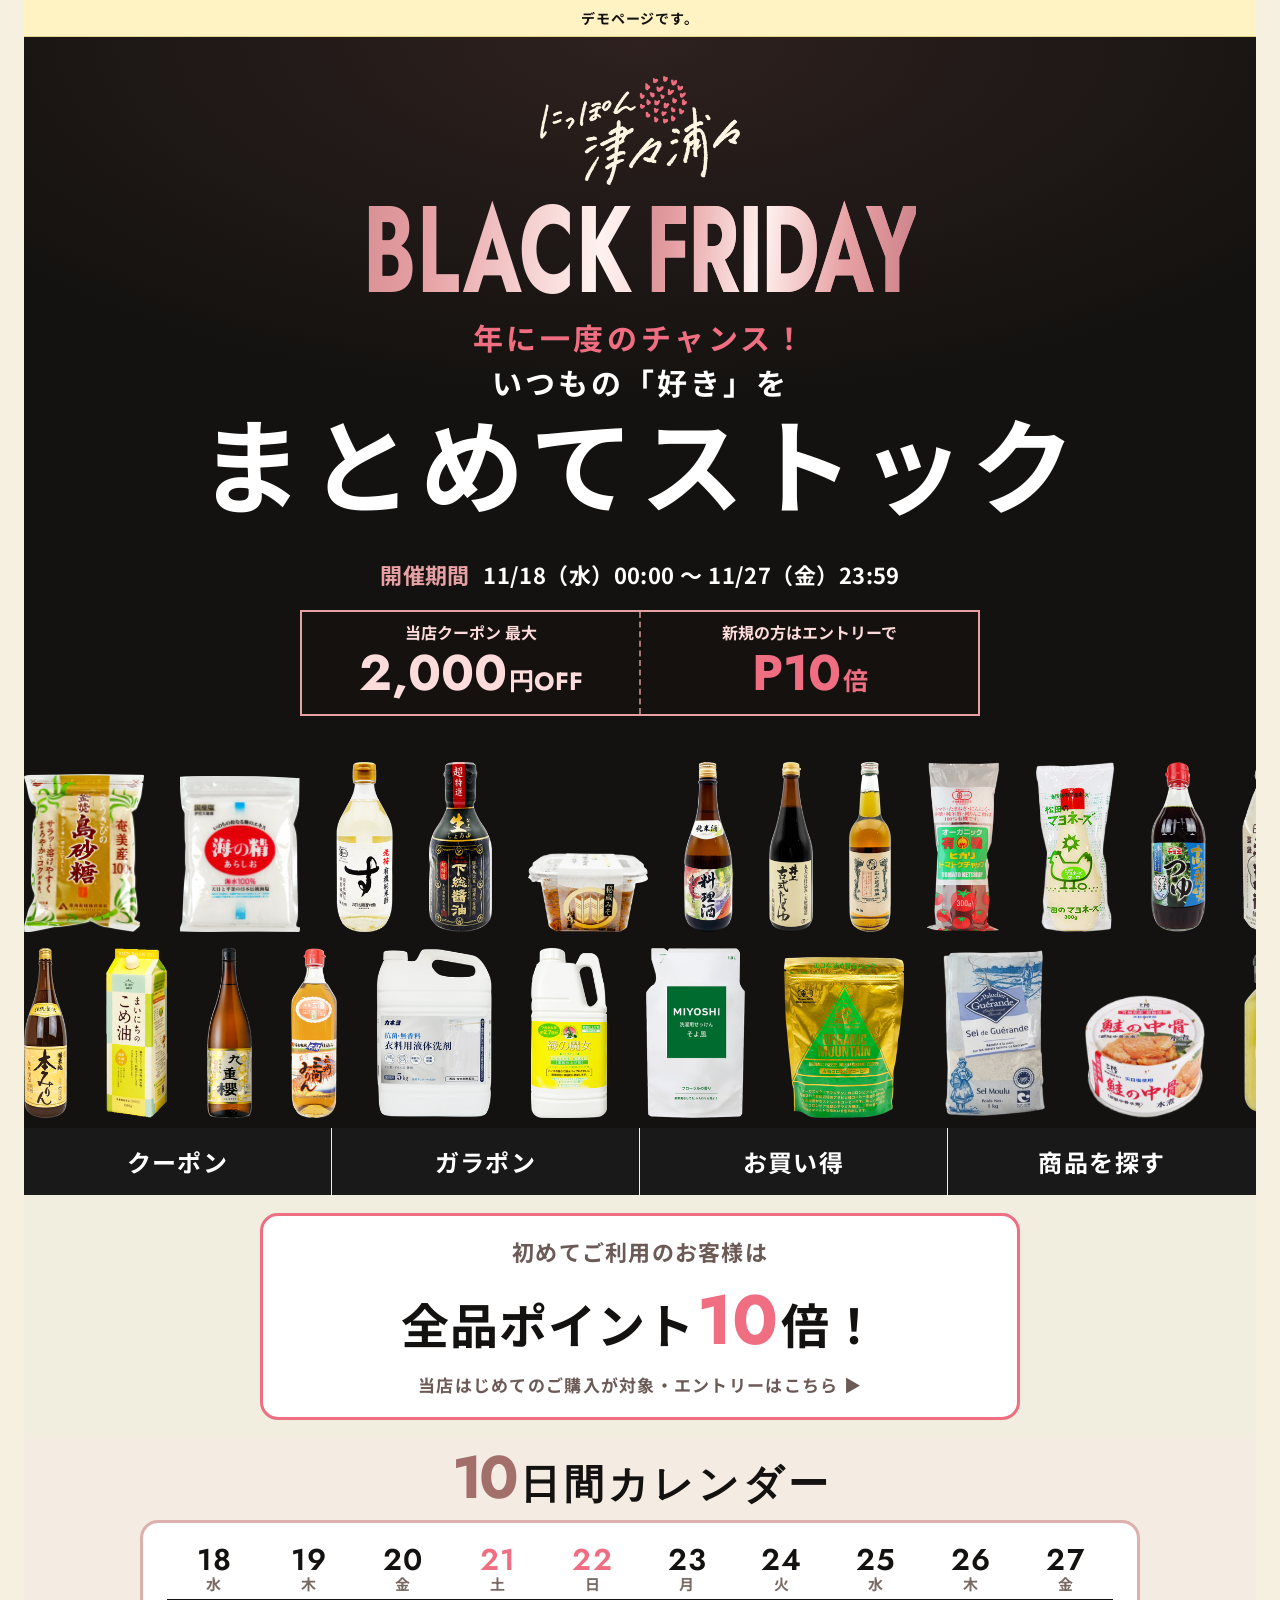
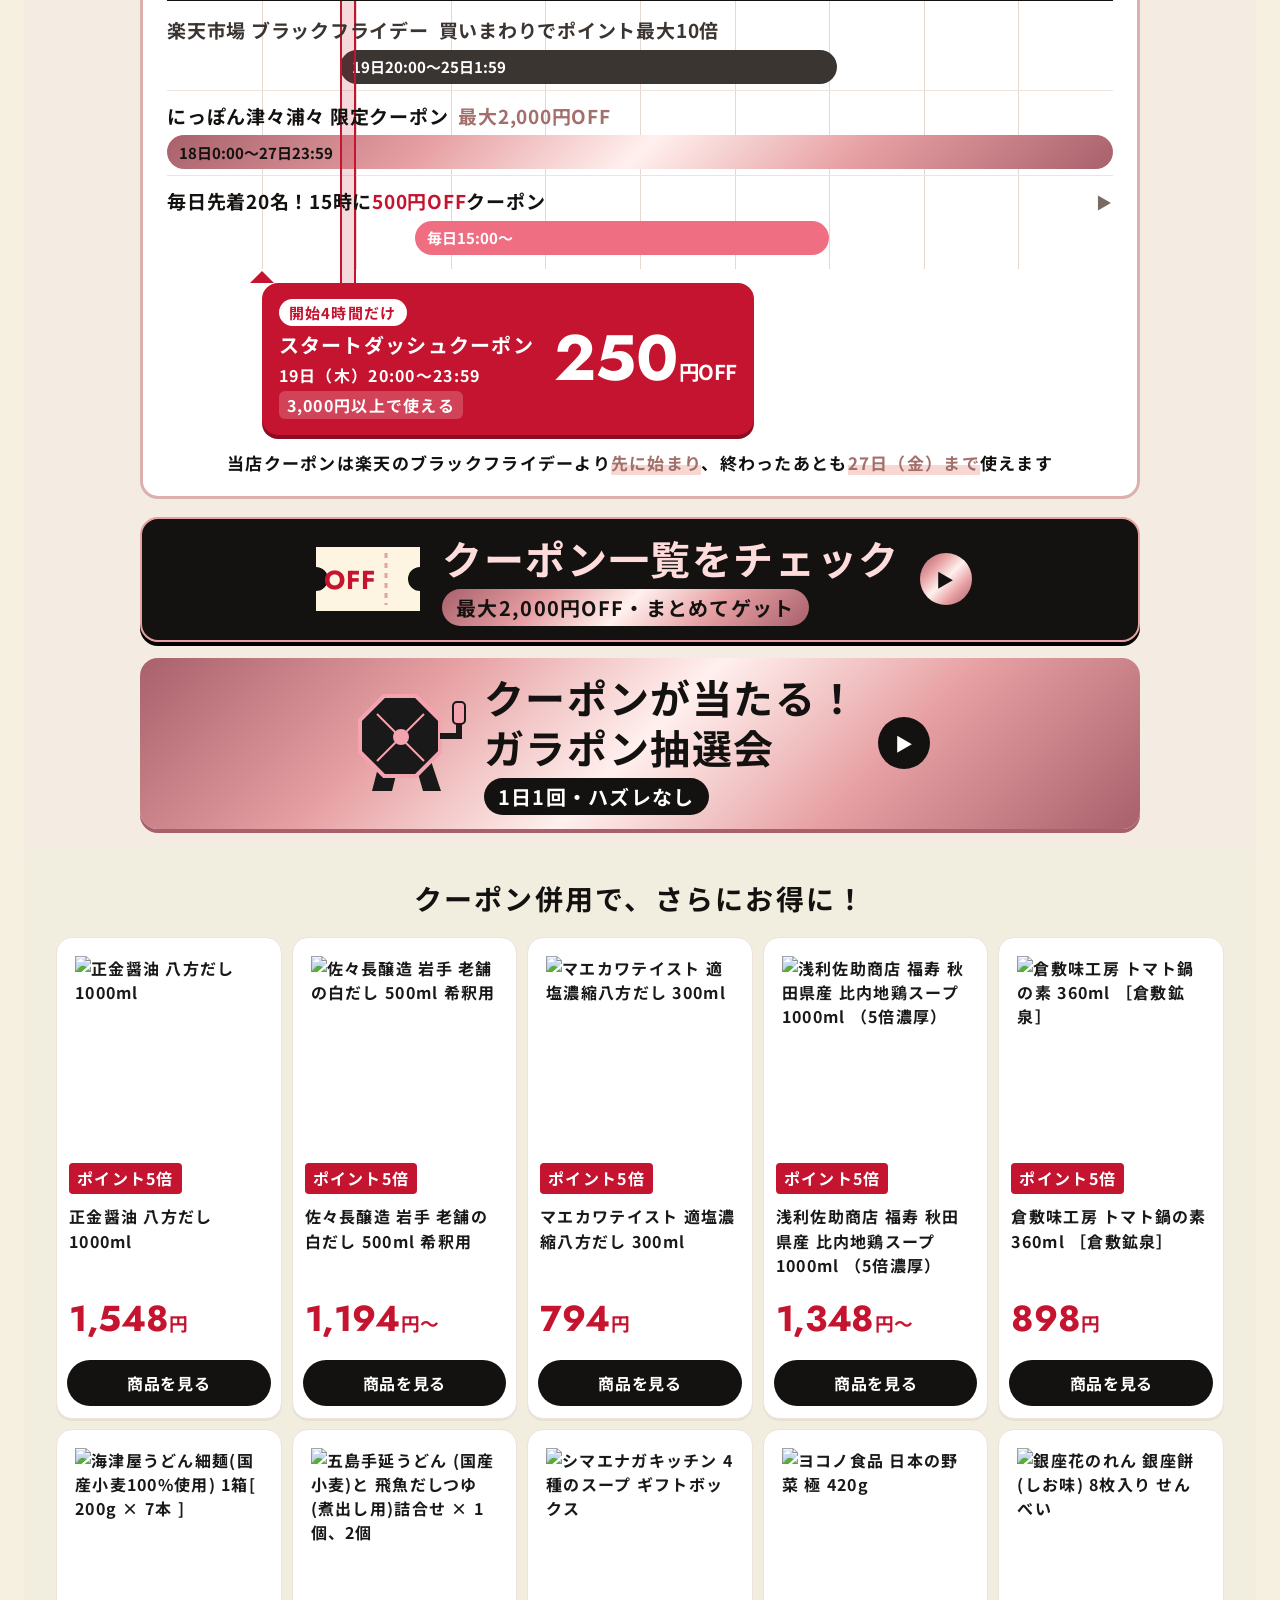
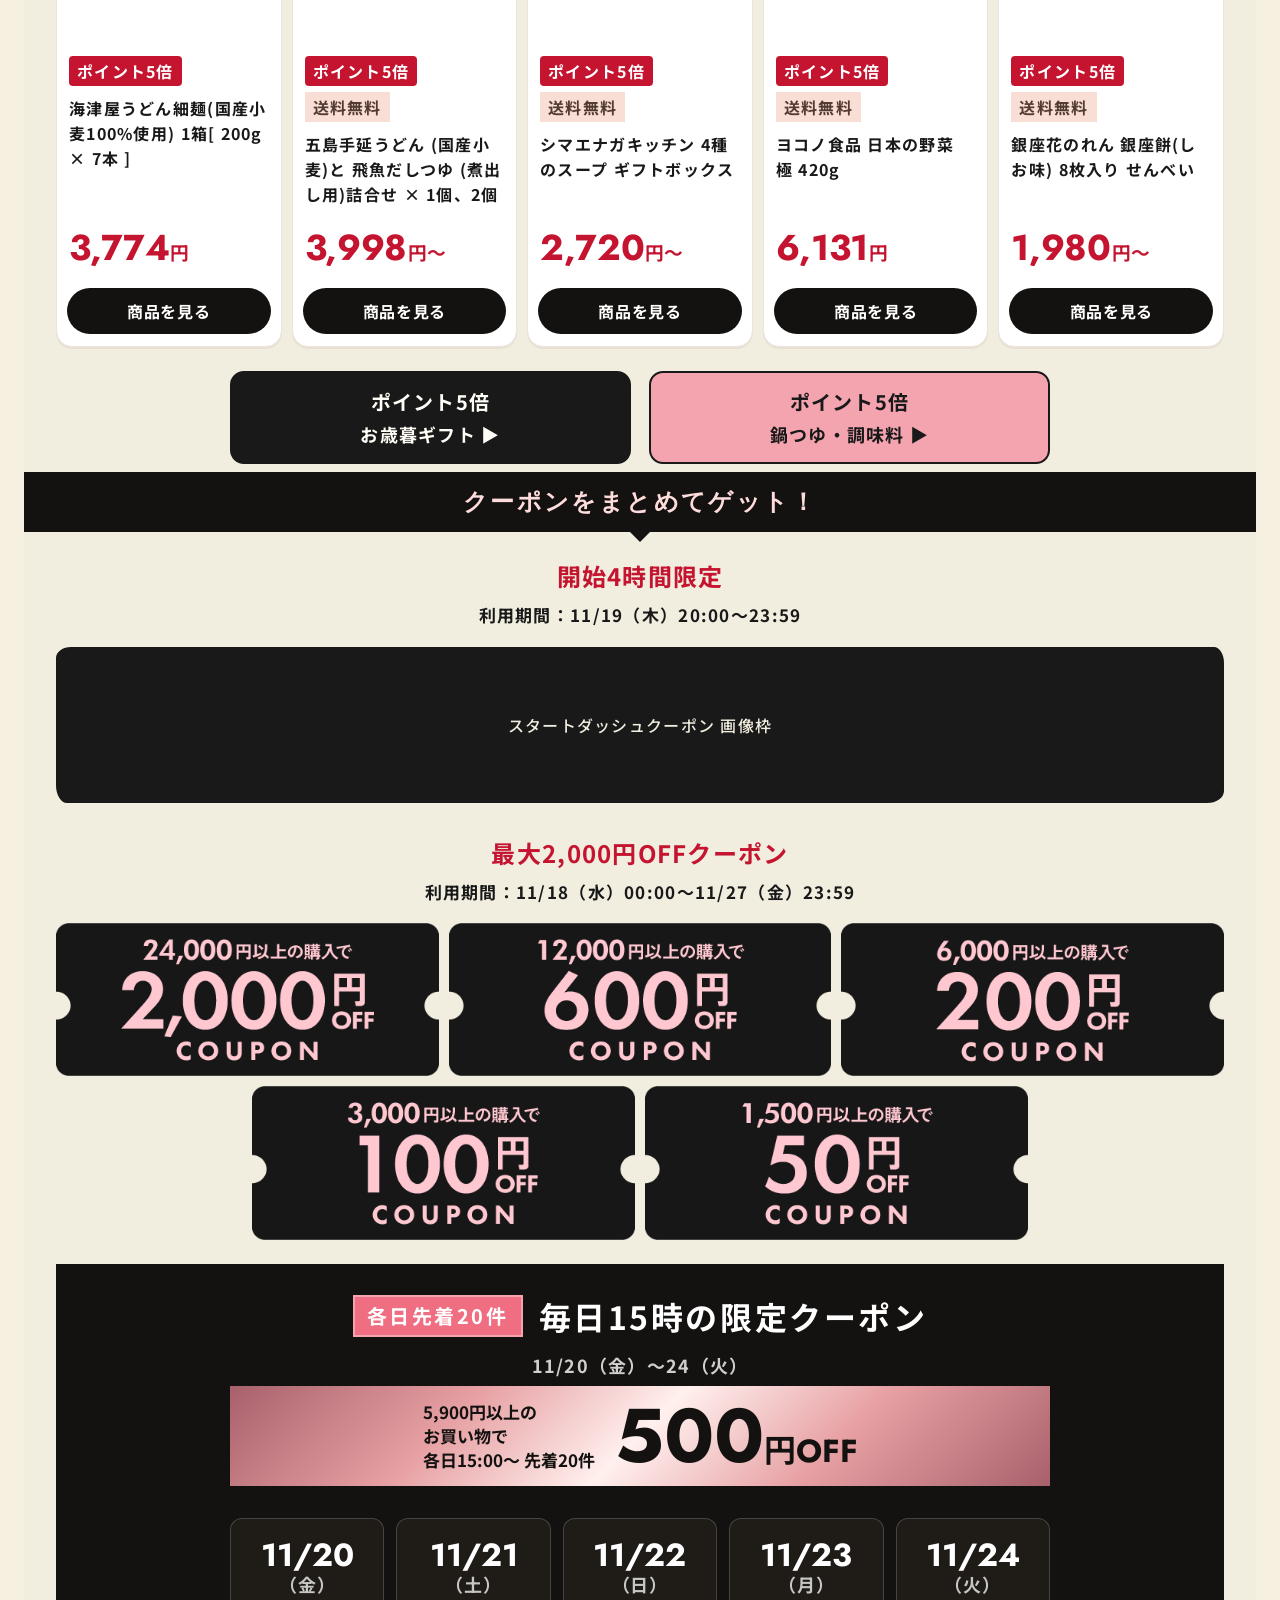
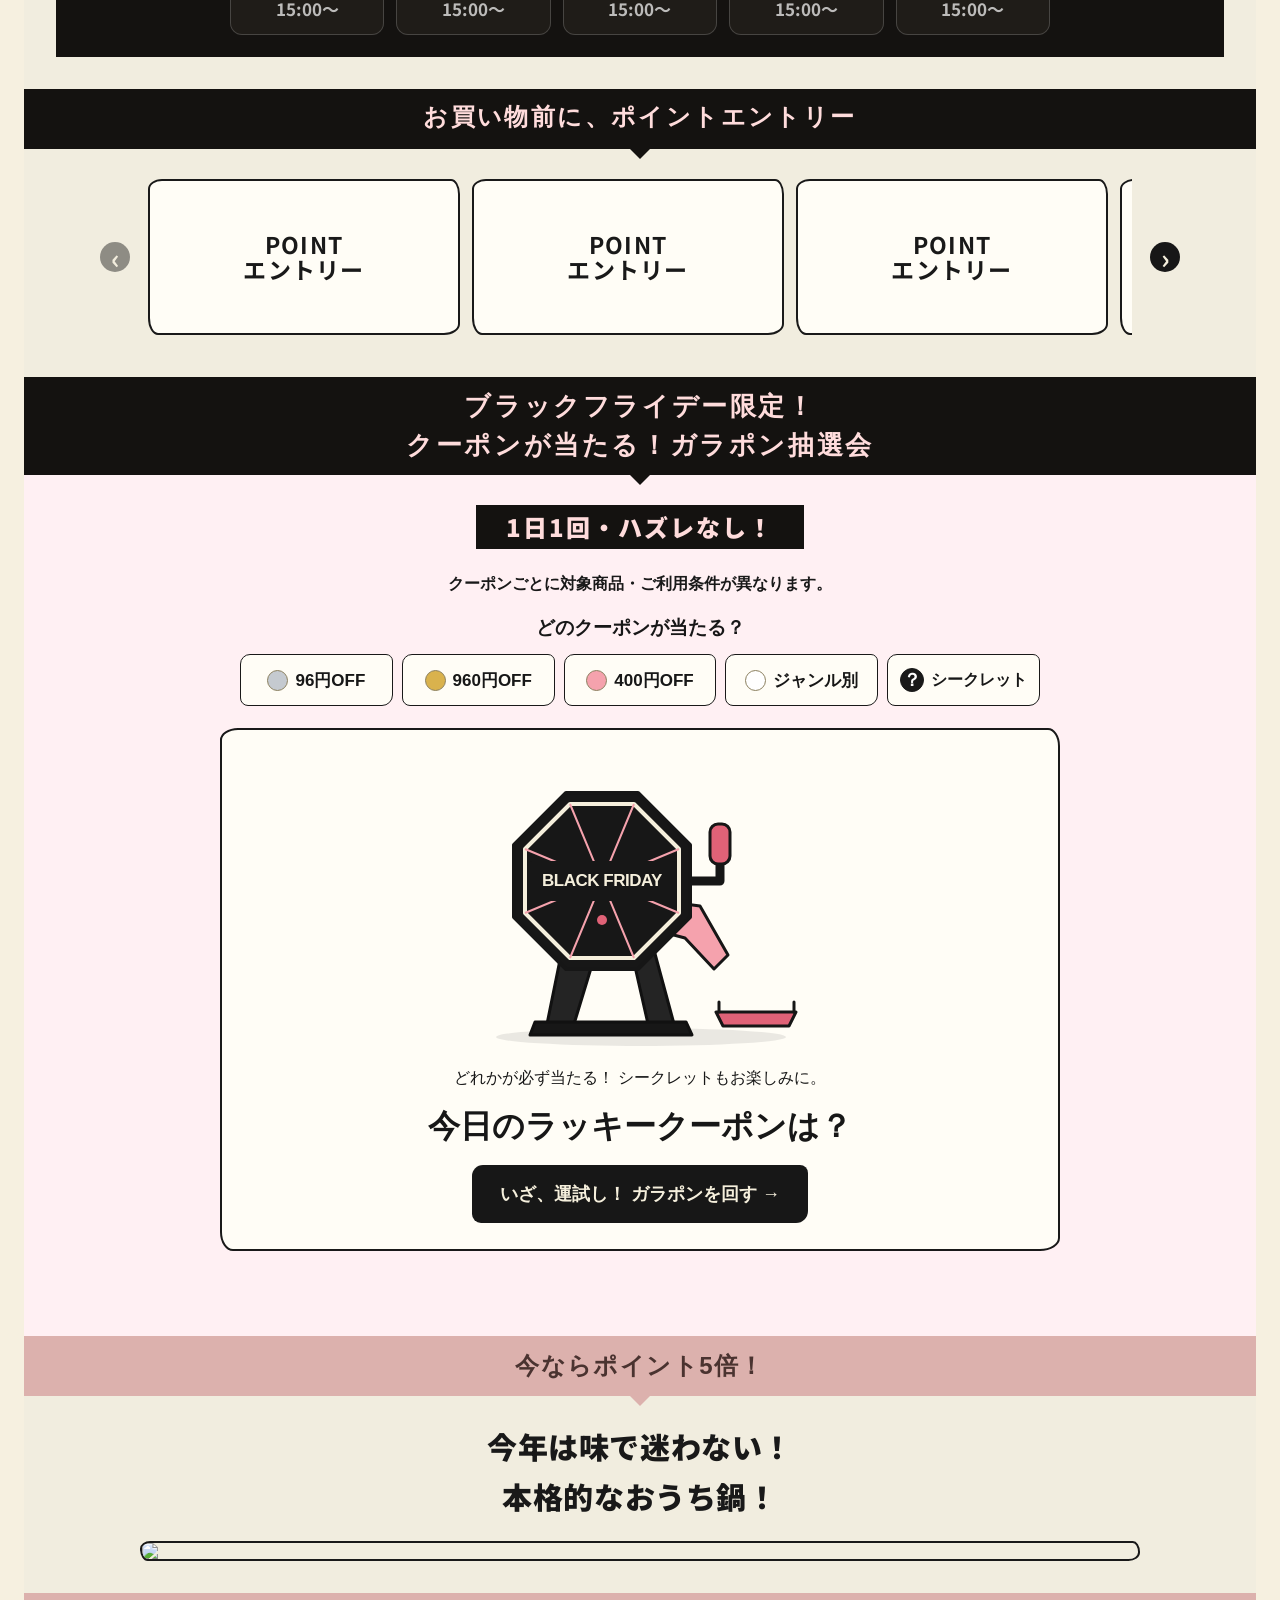
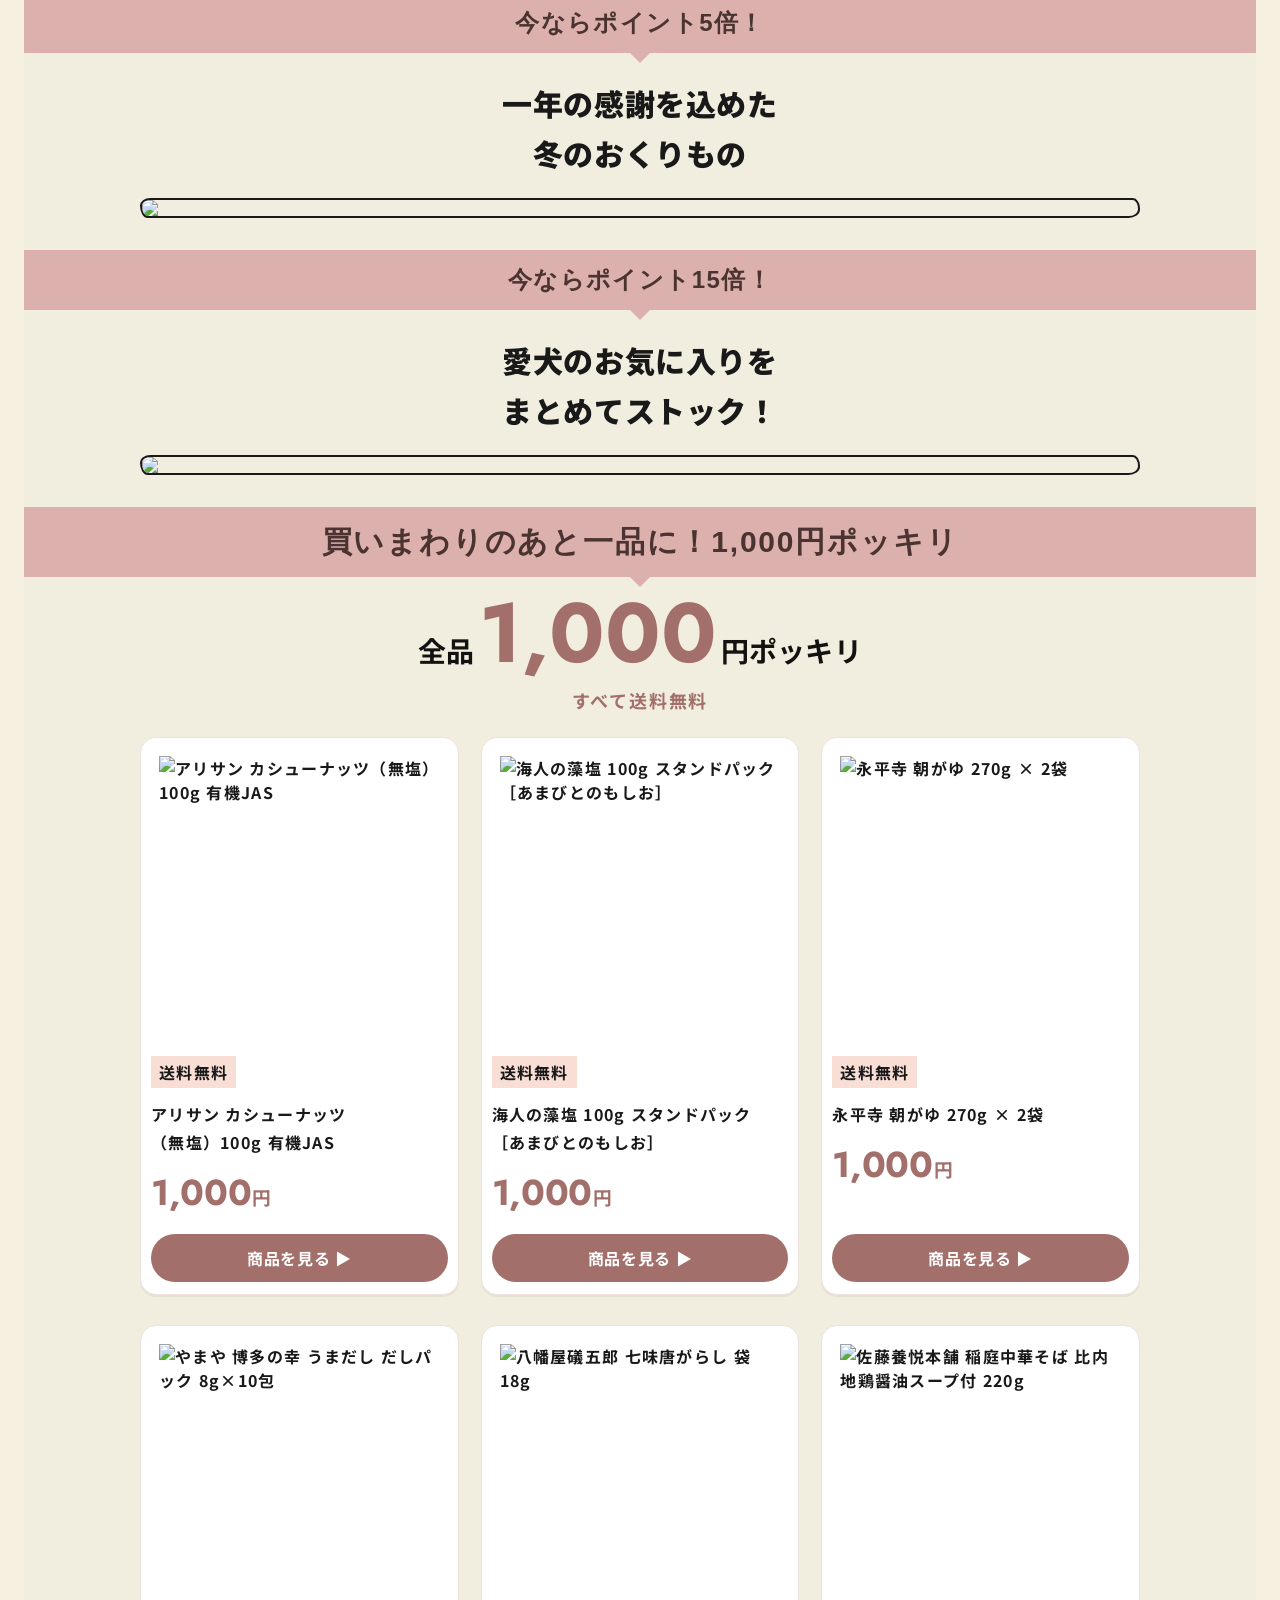
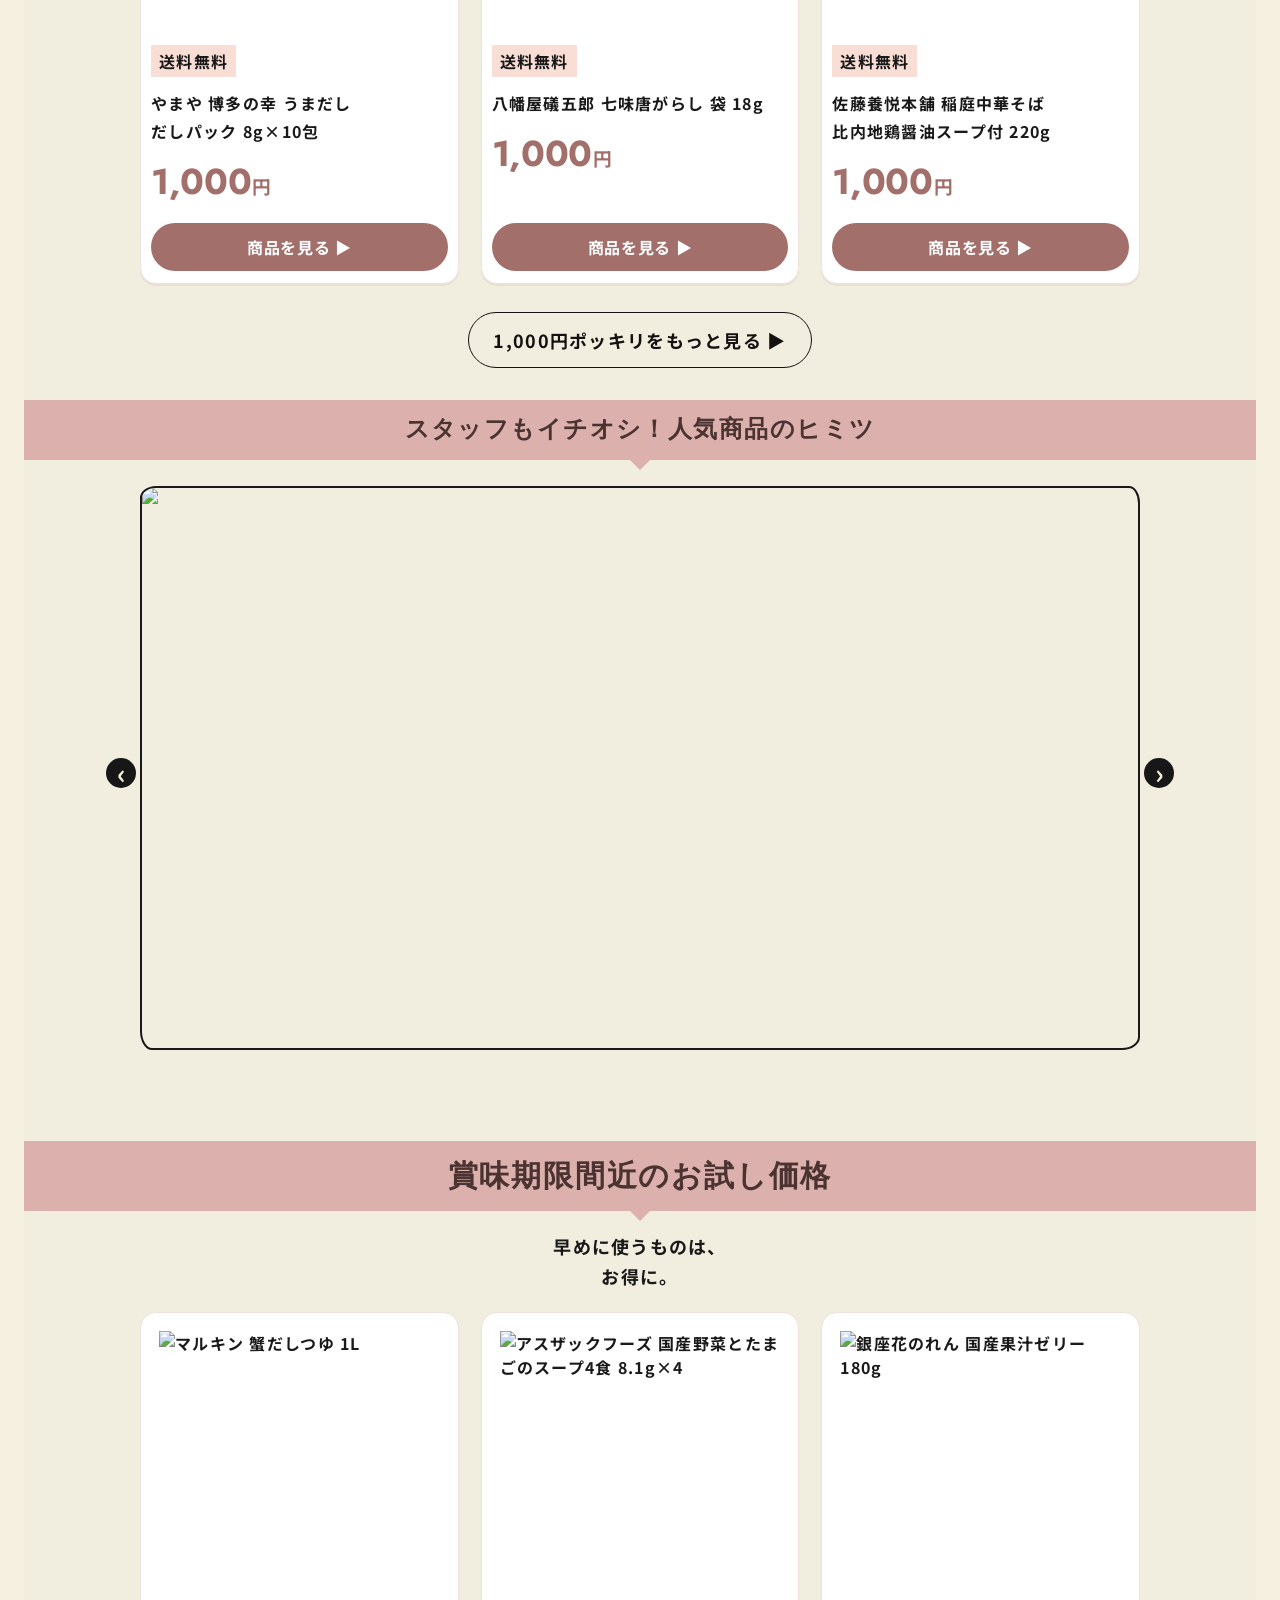
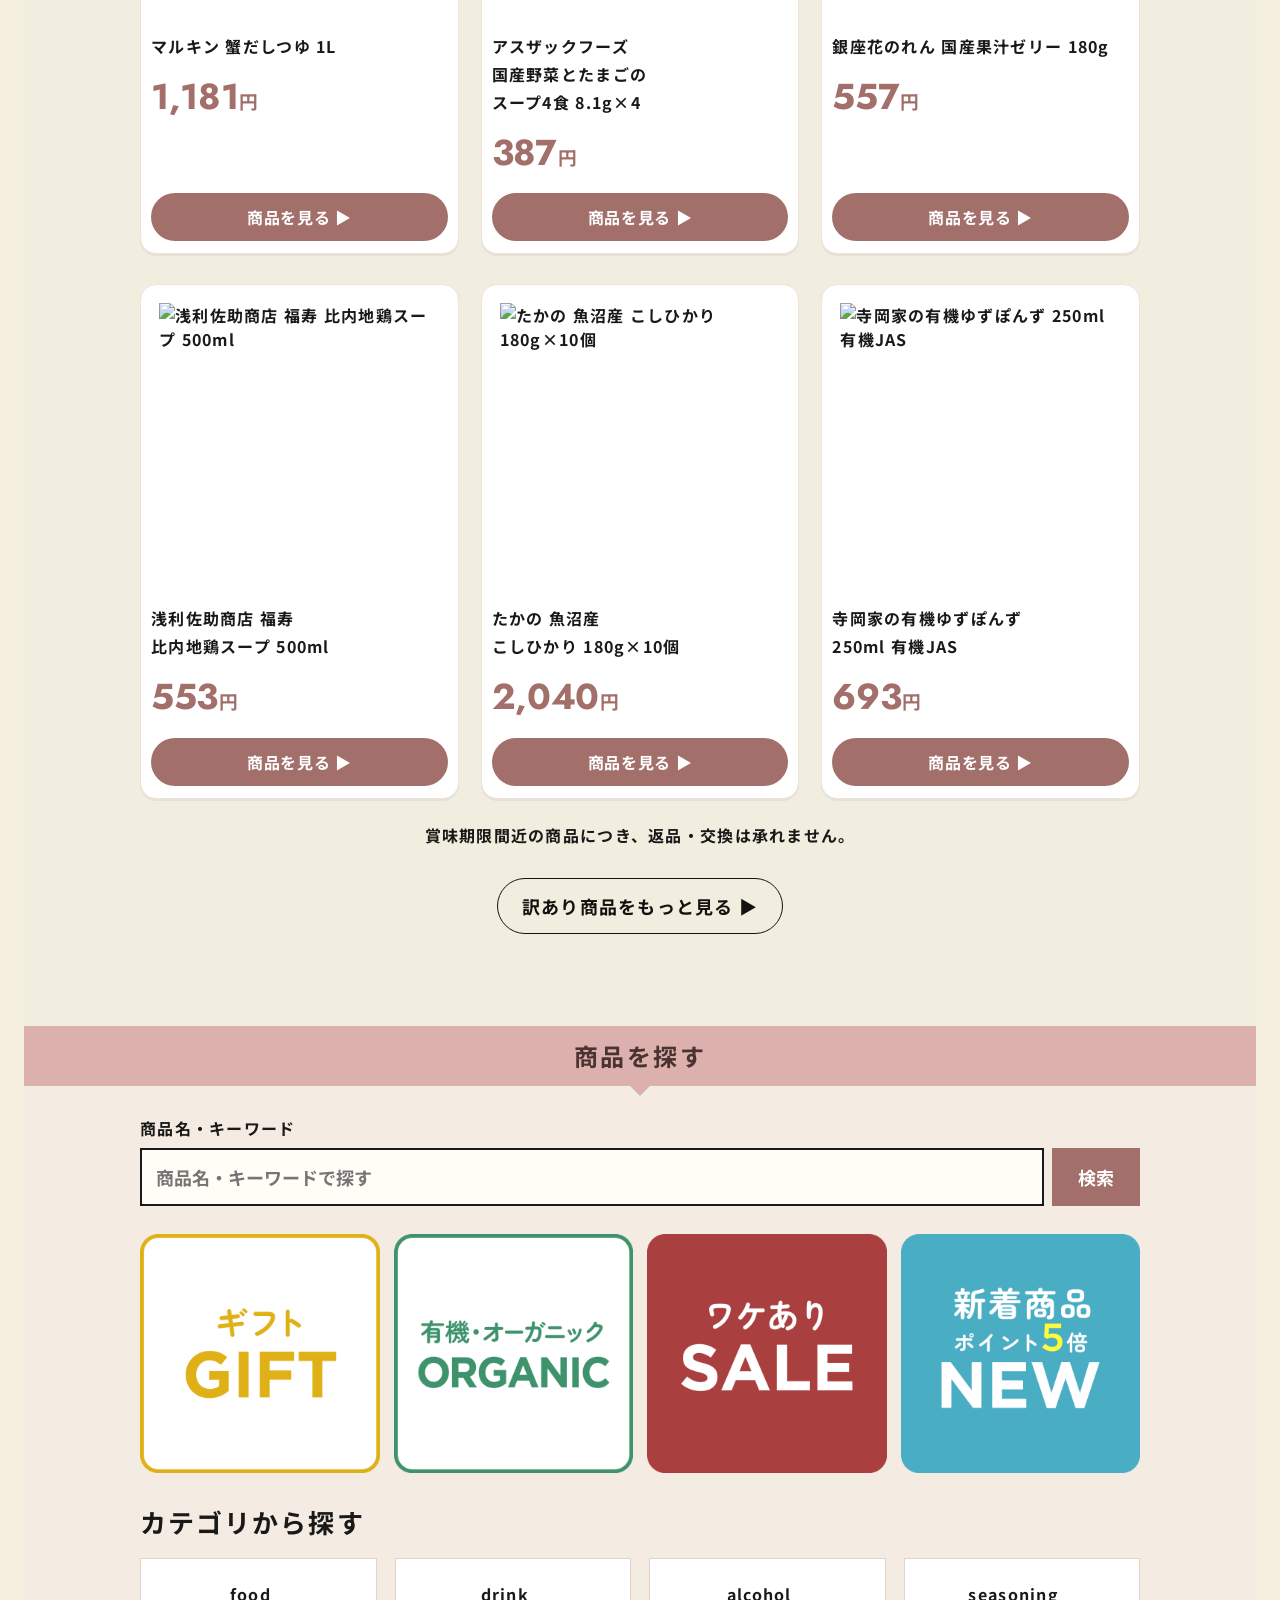
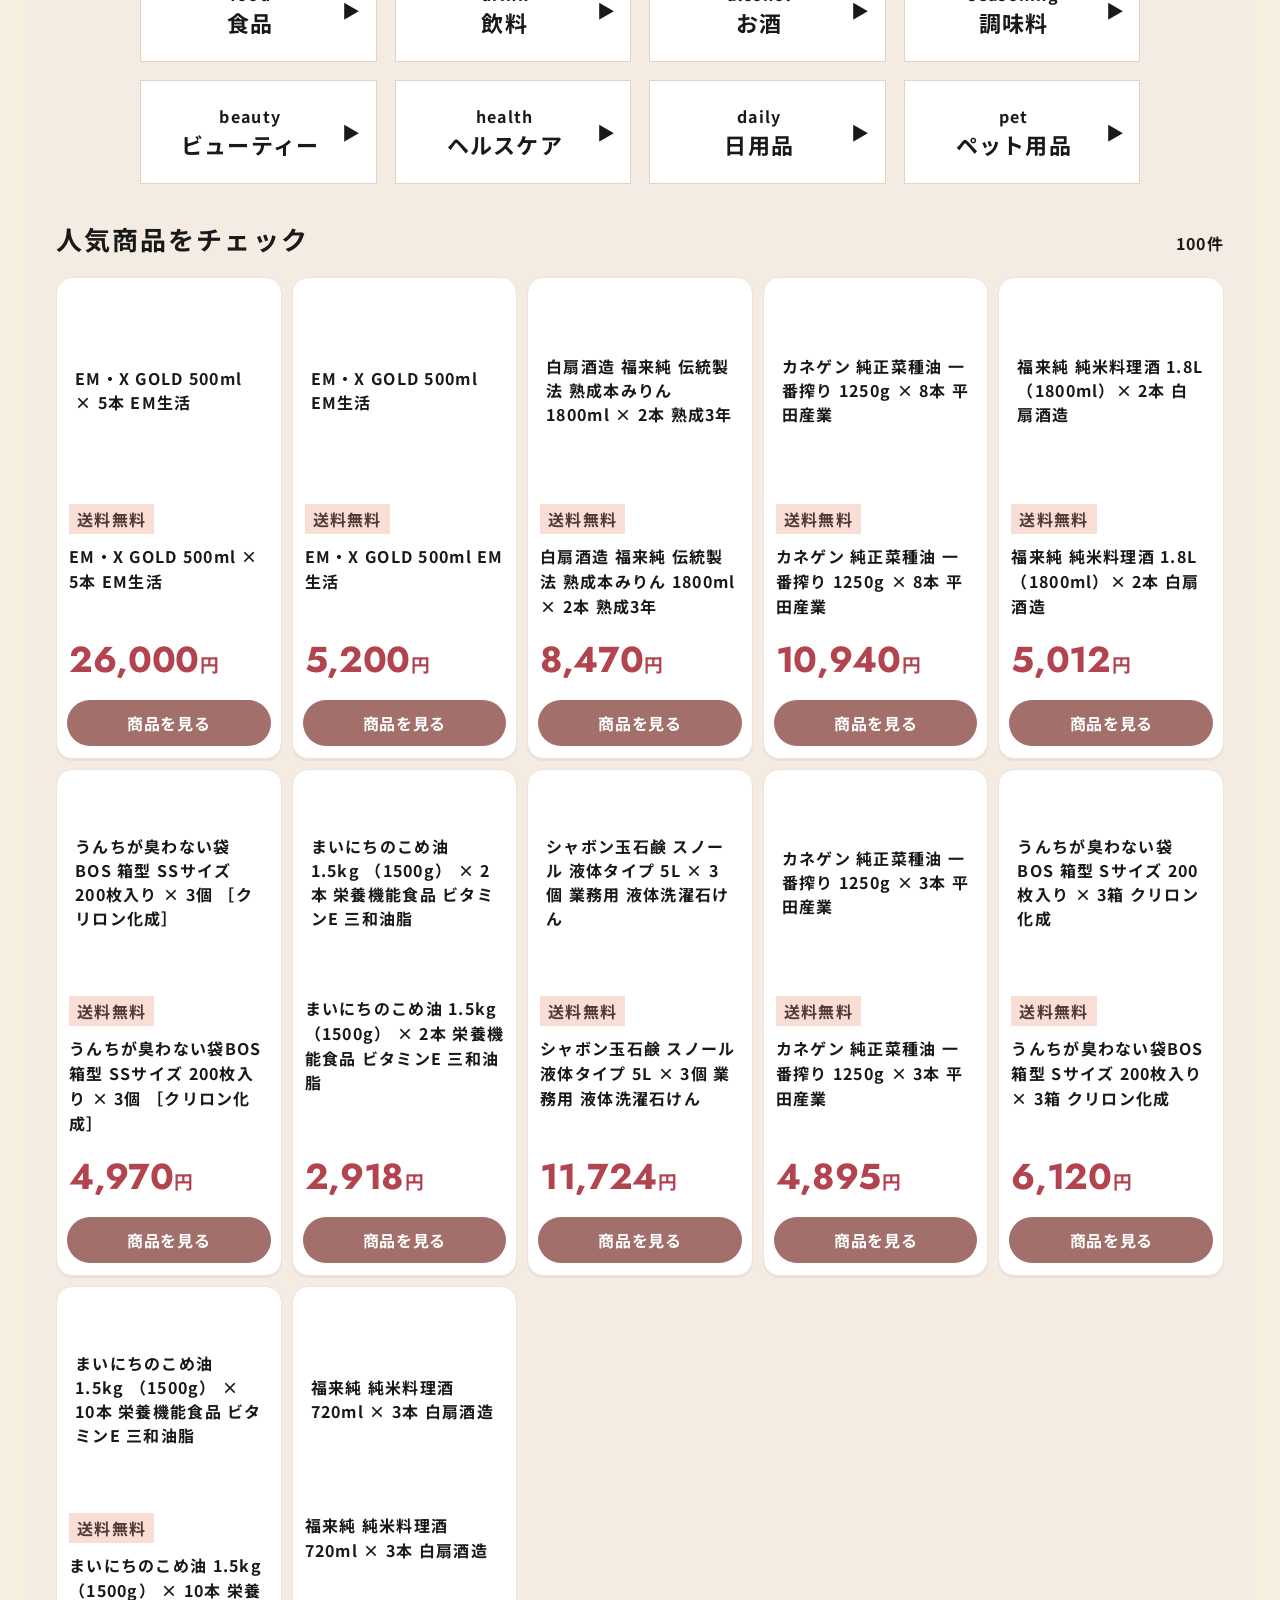
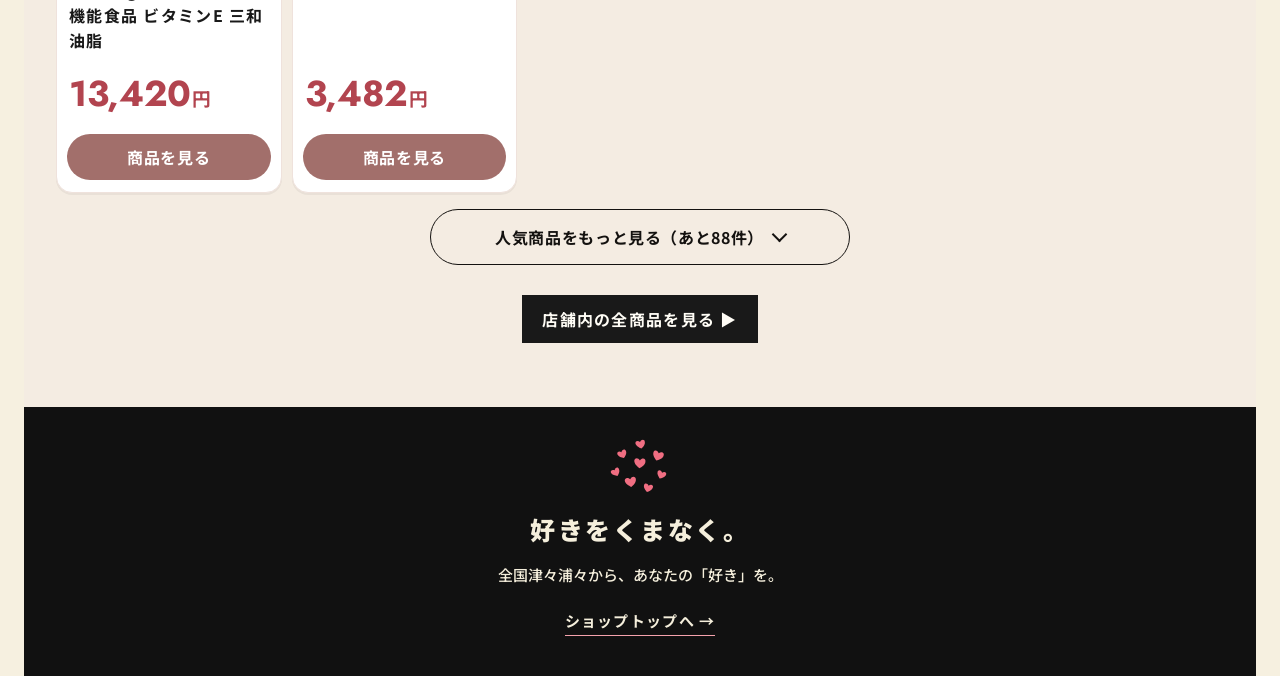
==== commit 48b7a3c2: "fix: 広い画面・縮小表示でBLACK FRIDAYが切れないように、開催期間を1行に、ヘッダーもFVと同じ細長さに Co-Authored-By: Claude Opus 5.5 <noreply" ====
--- a/index.html
+++ b/index.html
@@ -7747,6 +7747,17 @@
   .bf-rd.bf-rd.bf-rd .bf-cal-dash-tag,.bf-rd.bf-rd.bf-rd .bf-cal-dash-cond{align-self:center}
 }
 
+/* v12：広い画面・縮小表示でBLACK FRIDAYが枠からはみ出して切れないように */
+@media (min-width:768px){
+  .bf-rd.bf-rd.bf-rd .hero h1{font-size:min(9.6vw,150px)!important;width:max-content!important;max-width:100%!important;margin-left:auto!important;margin-right:auto!important;justify-content:center}
+}
+/* 開催期間と日付を1行に */
+.bf-rd.bf-rd.bf-rd .festival-period{display:block;white-space:nowrap}
+.bf-rd.bf-rd.bf-rd .festival-period .campaign-period-label{display:inline!important;margin:0 .6em 0 0!important;font-size:inherit!important}
+@media (max-width:767px){.bf-rd.bf-rd.bf-rd .festival-period{font-size:clamp(13px,3.9vw,16px)!important;letter-spacing:.02em}}
+/* 追従ヘッダーも FV と同じ細長さ（元ページのFVは横65%に縮めている） */
+.bf-rd.bf-rd.bf-rd .floating-brand strong{display:inline-block!important;transform:scaleX(.65);transform-origin:center;font-size:32px!important;line-height:1.1!important}
+
 </style>
 </head>
 
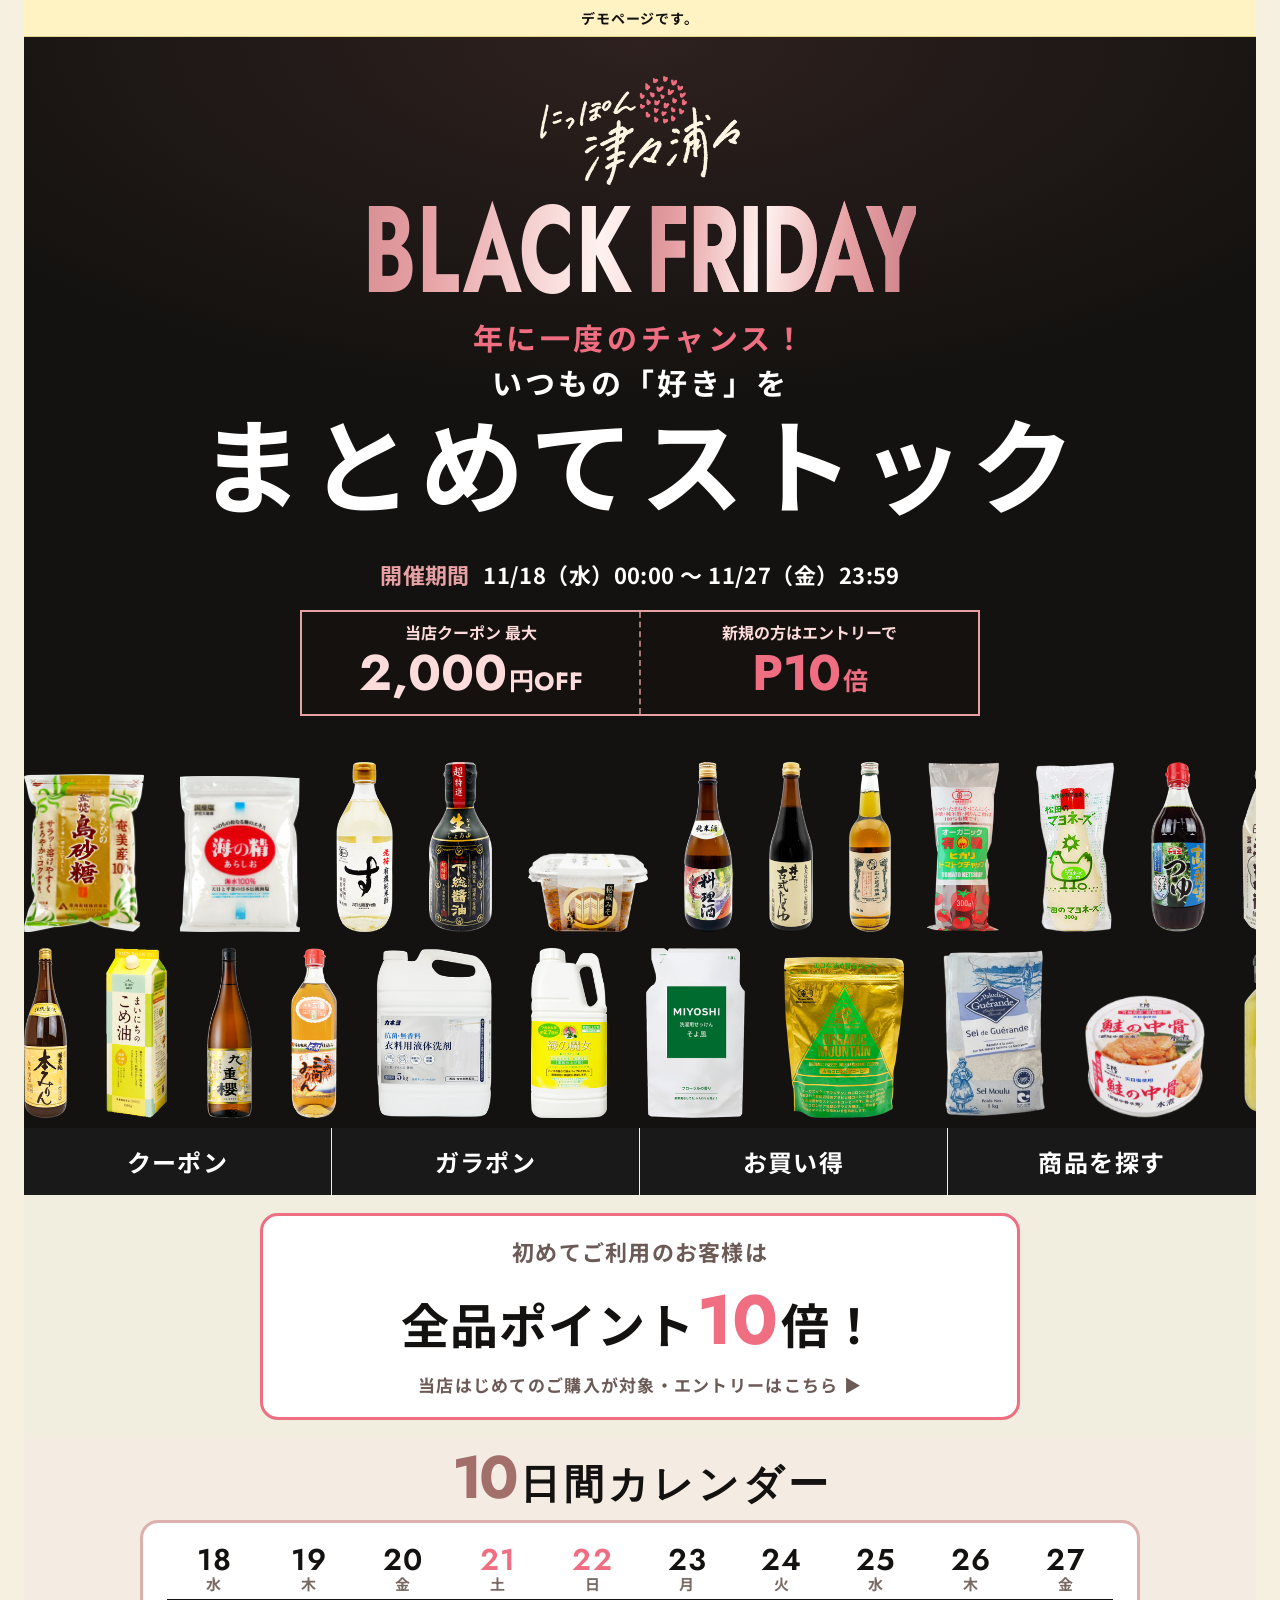
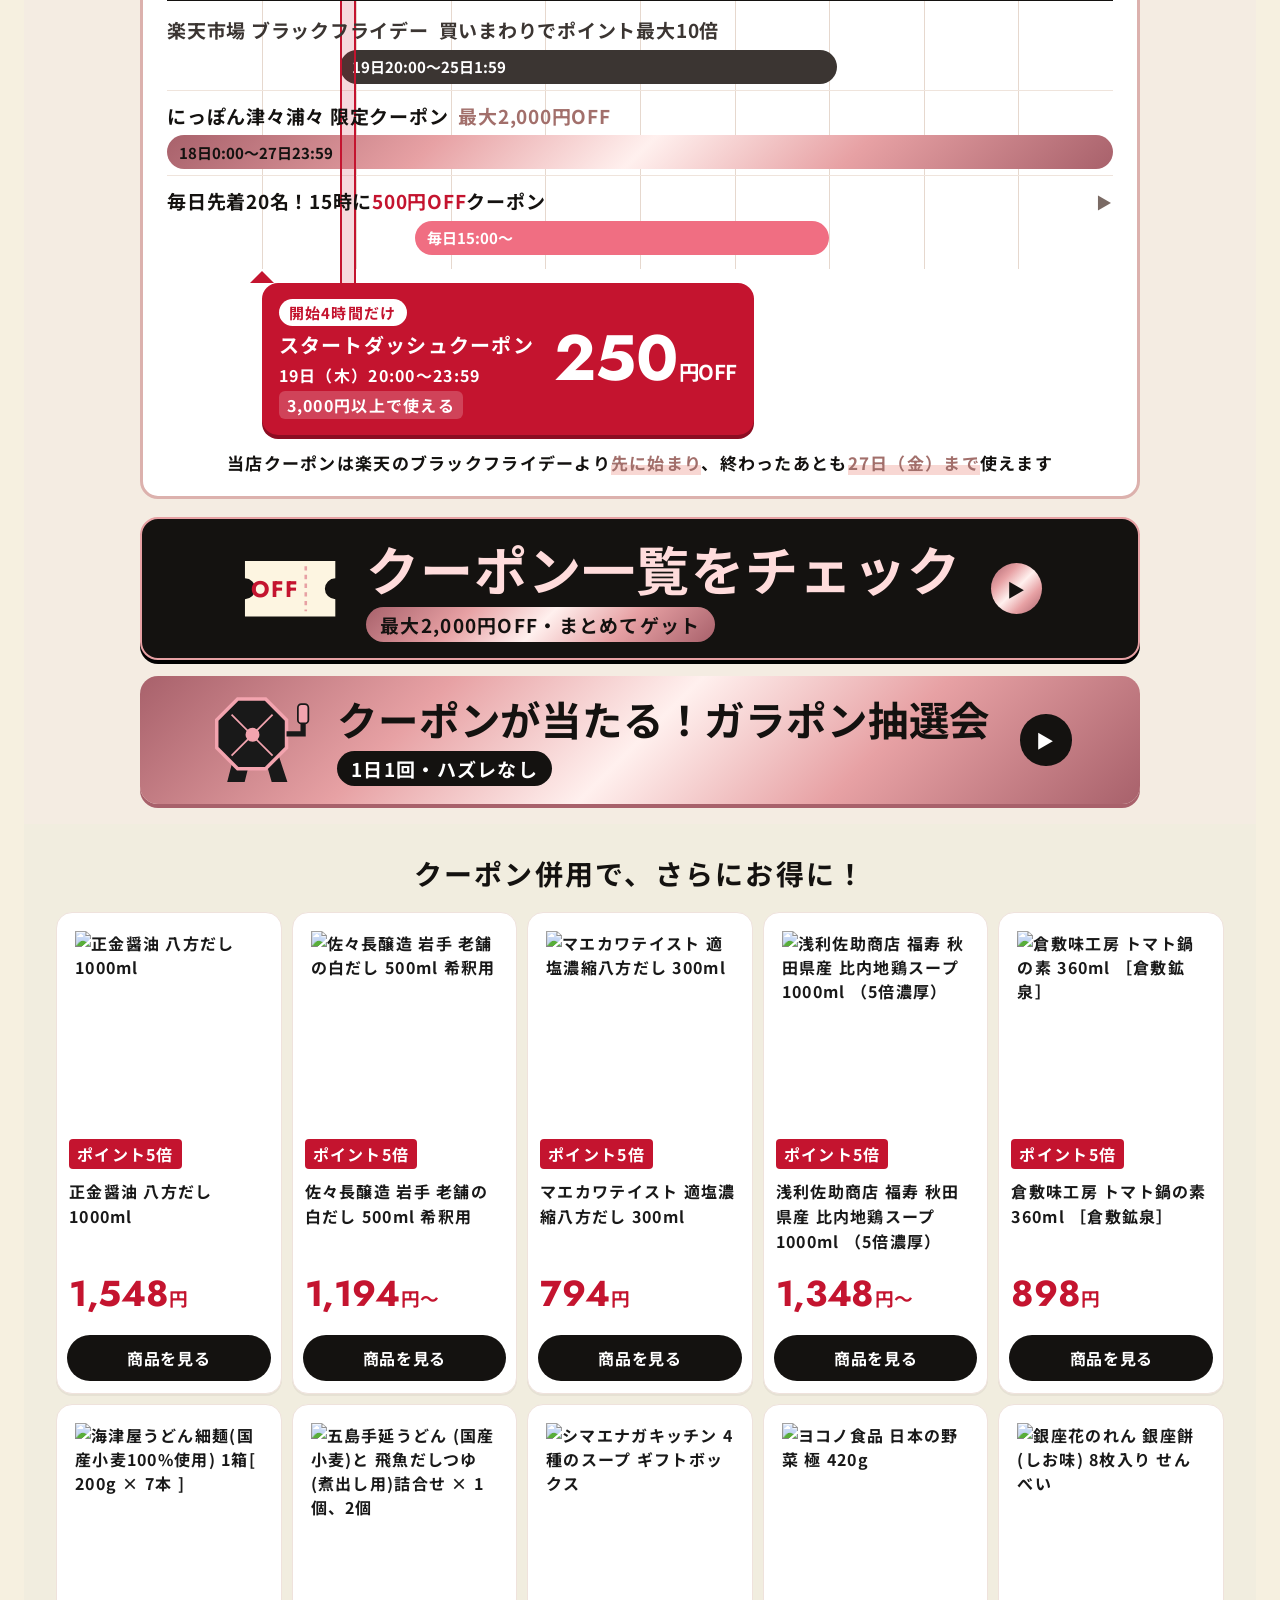
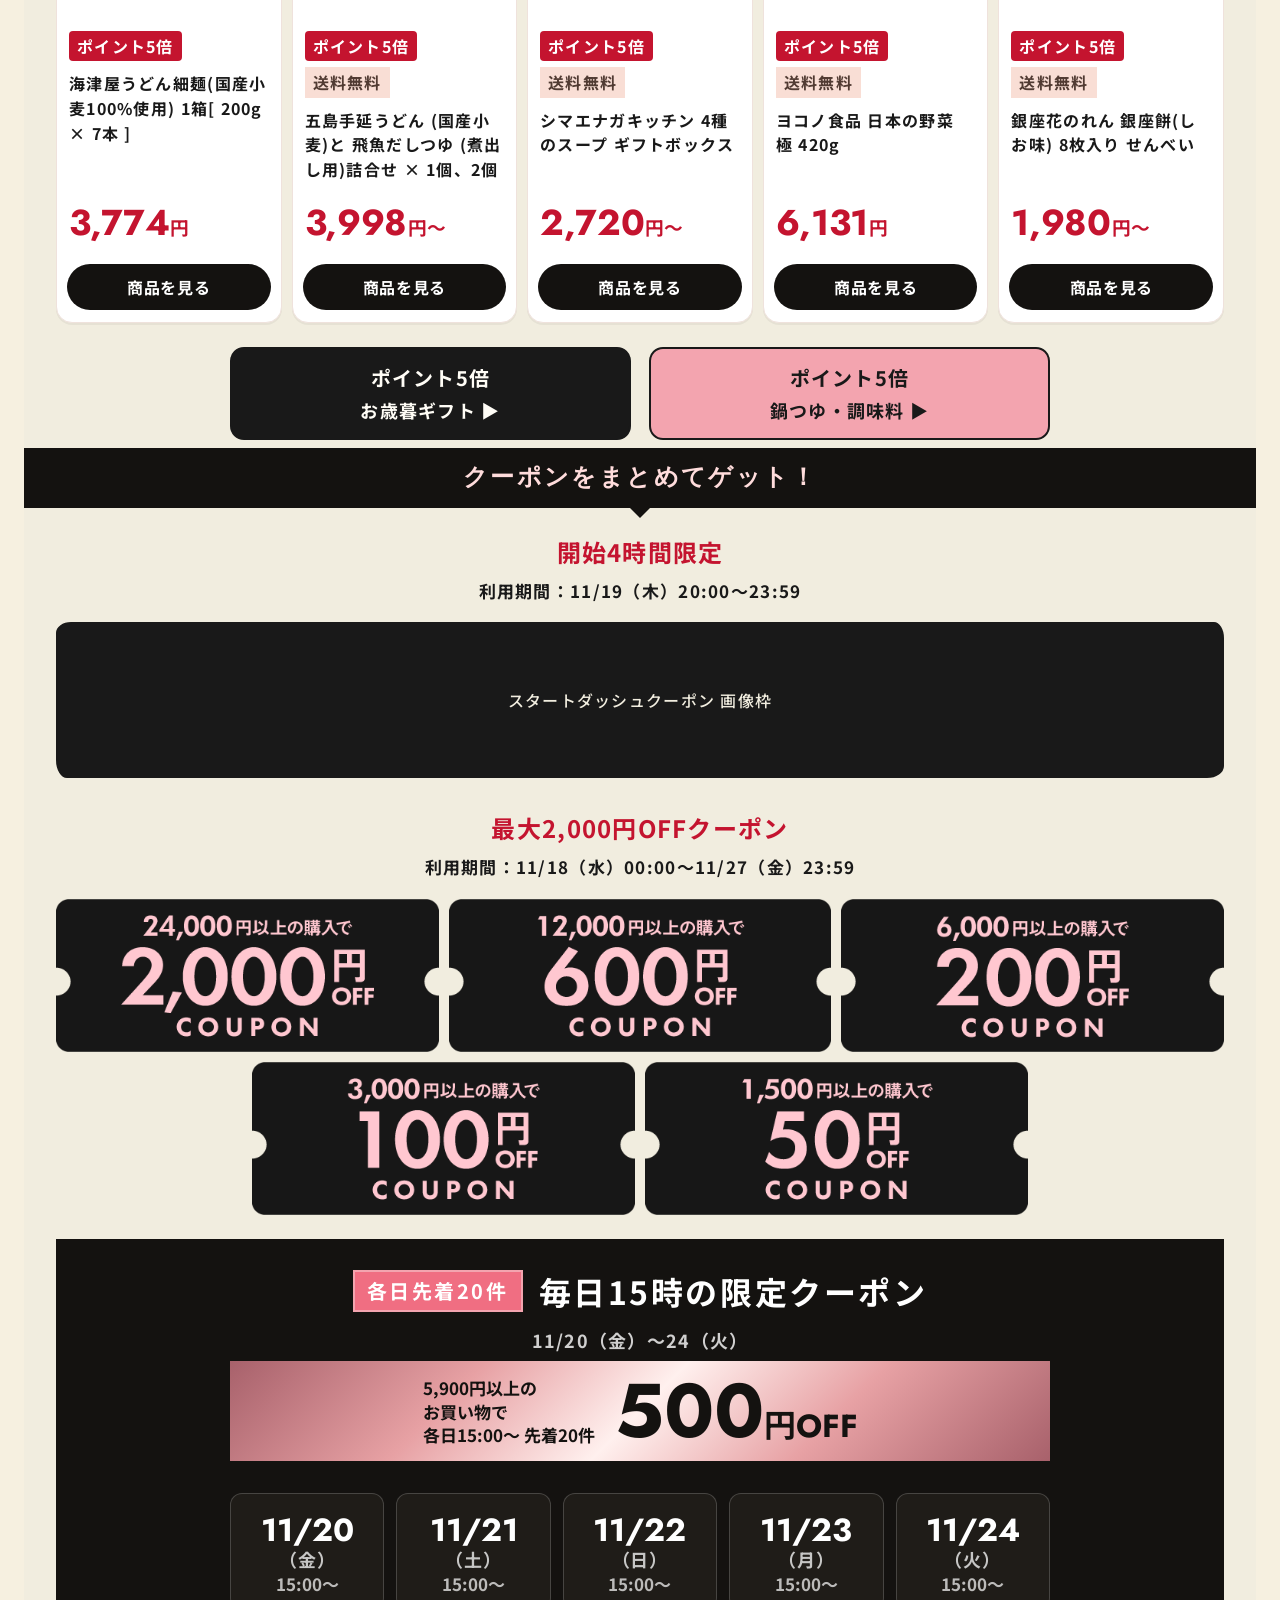
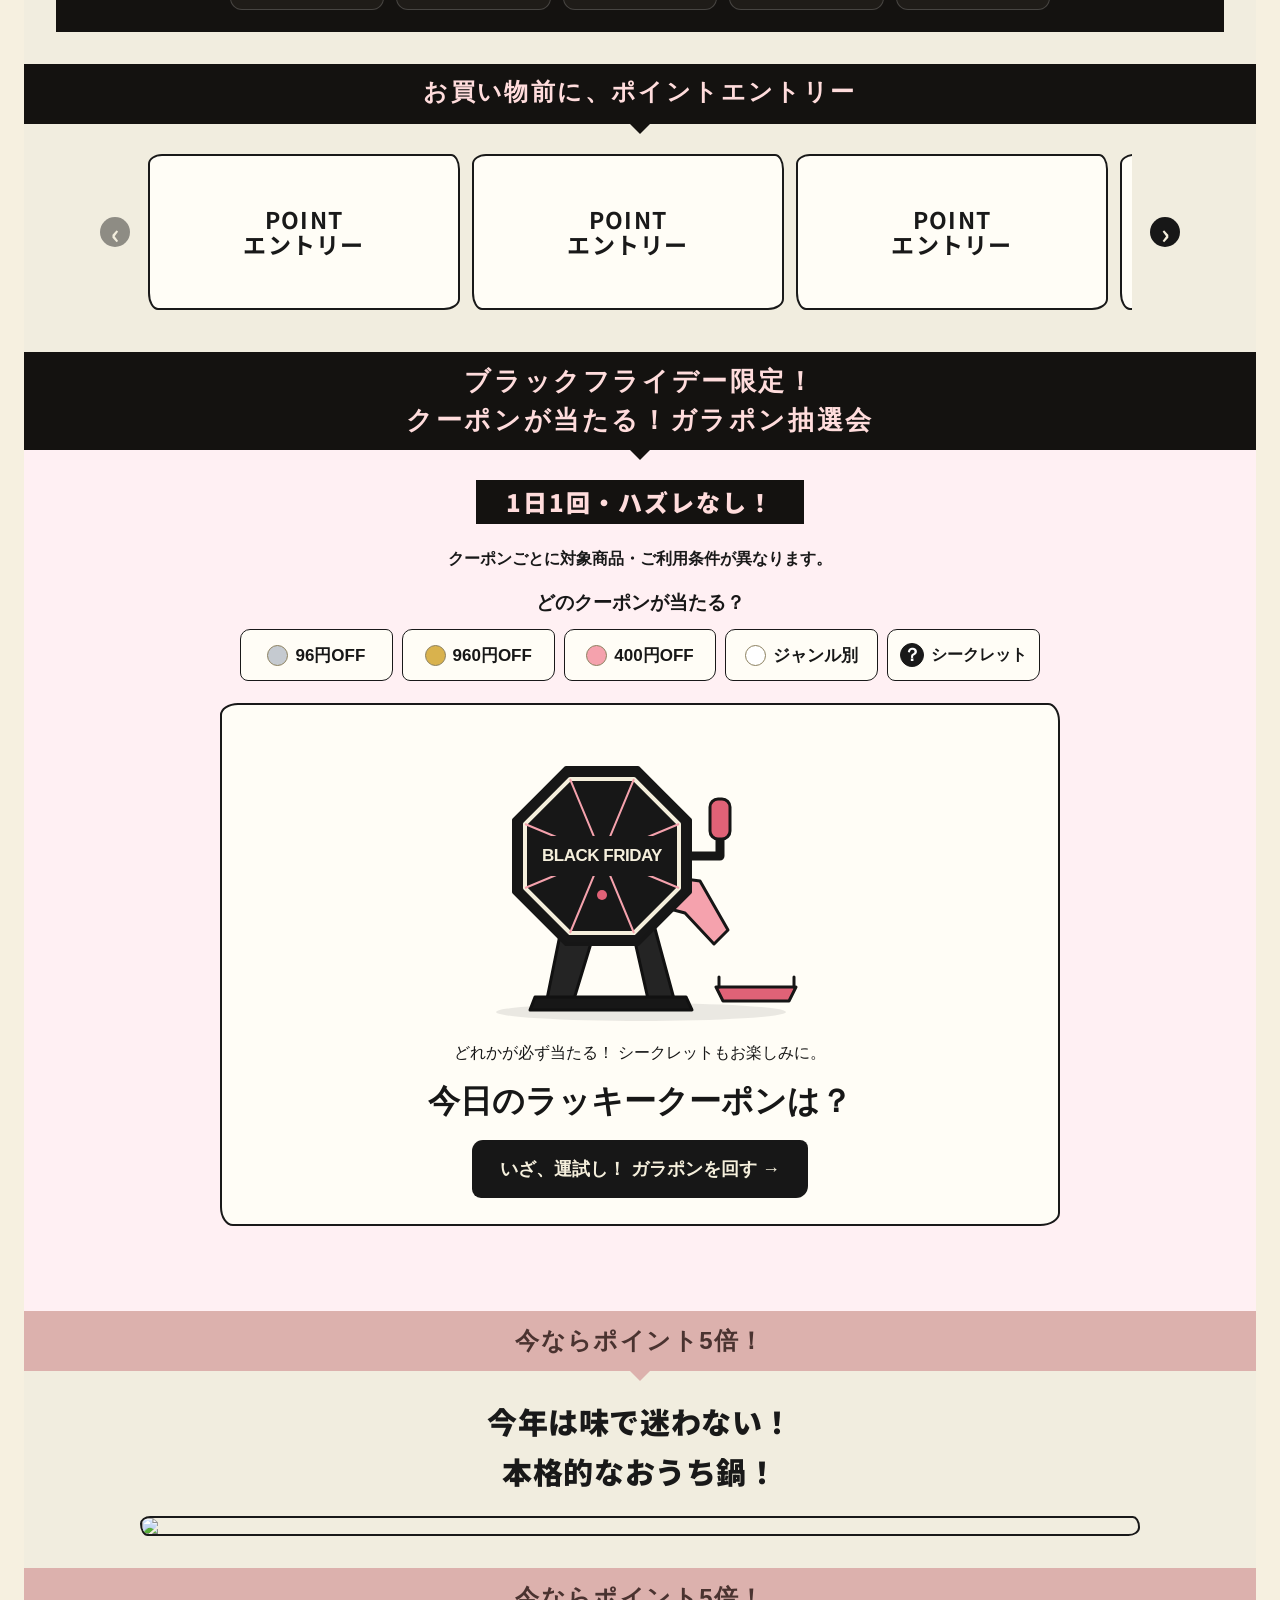
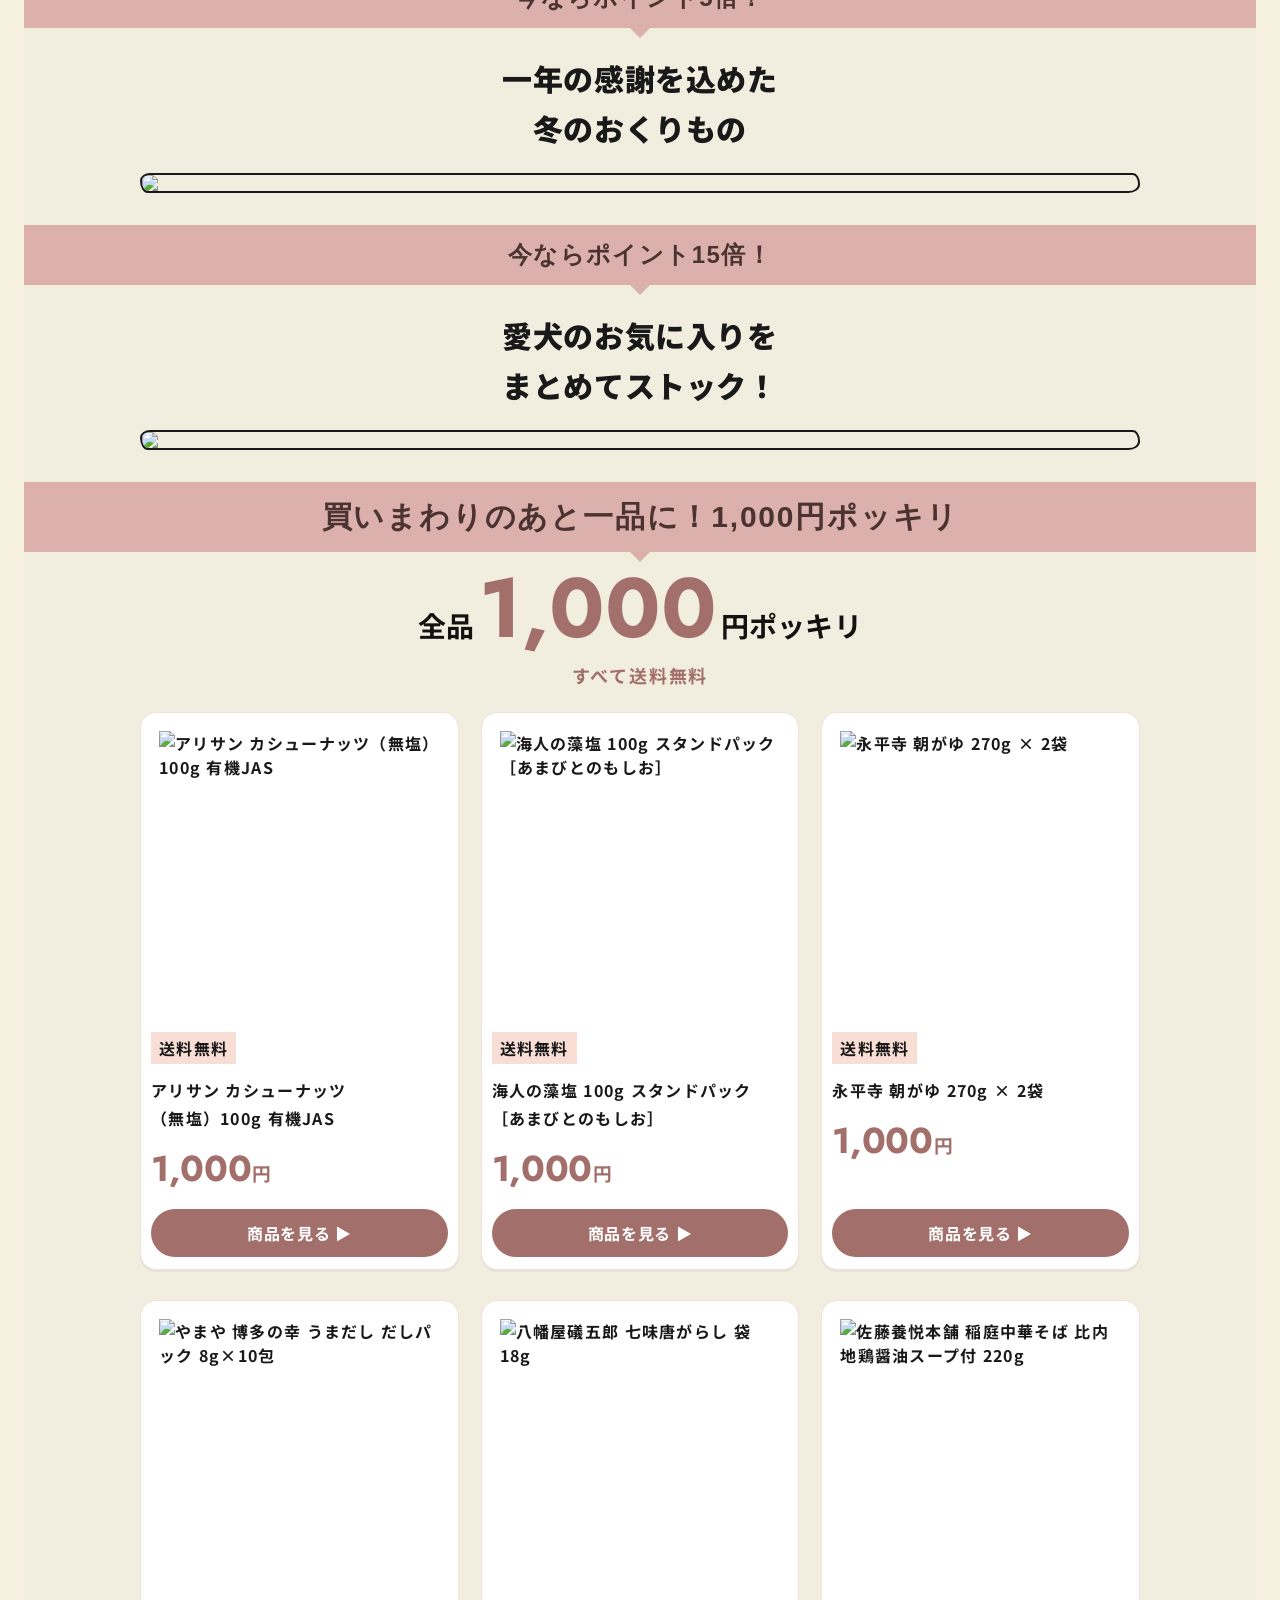
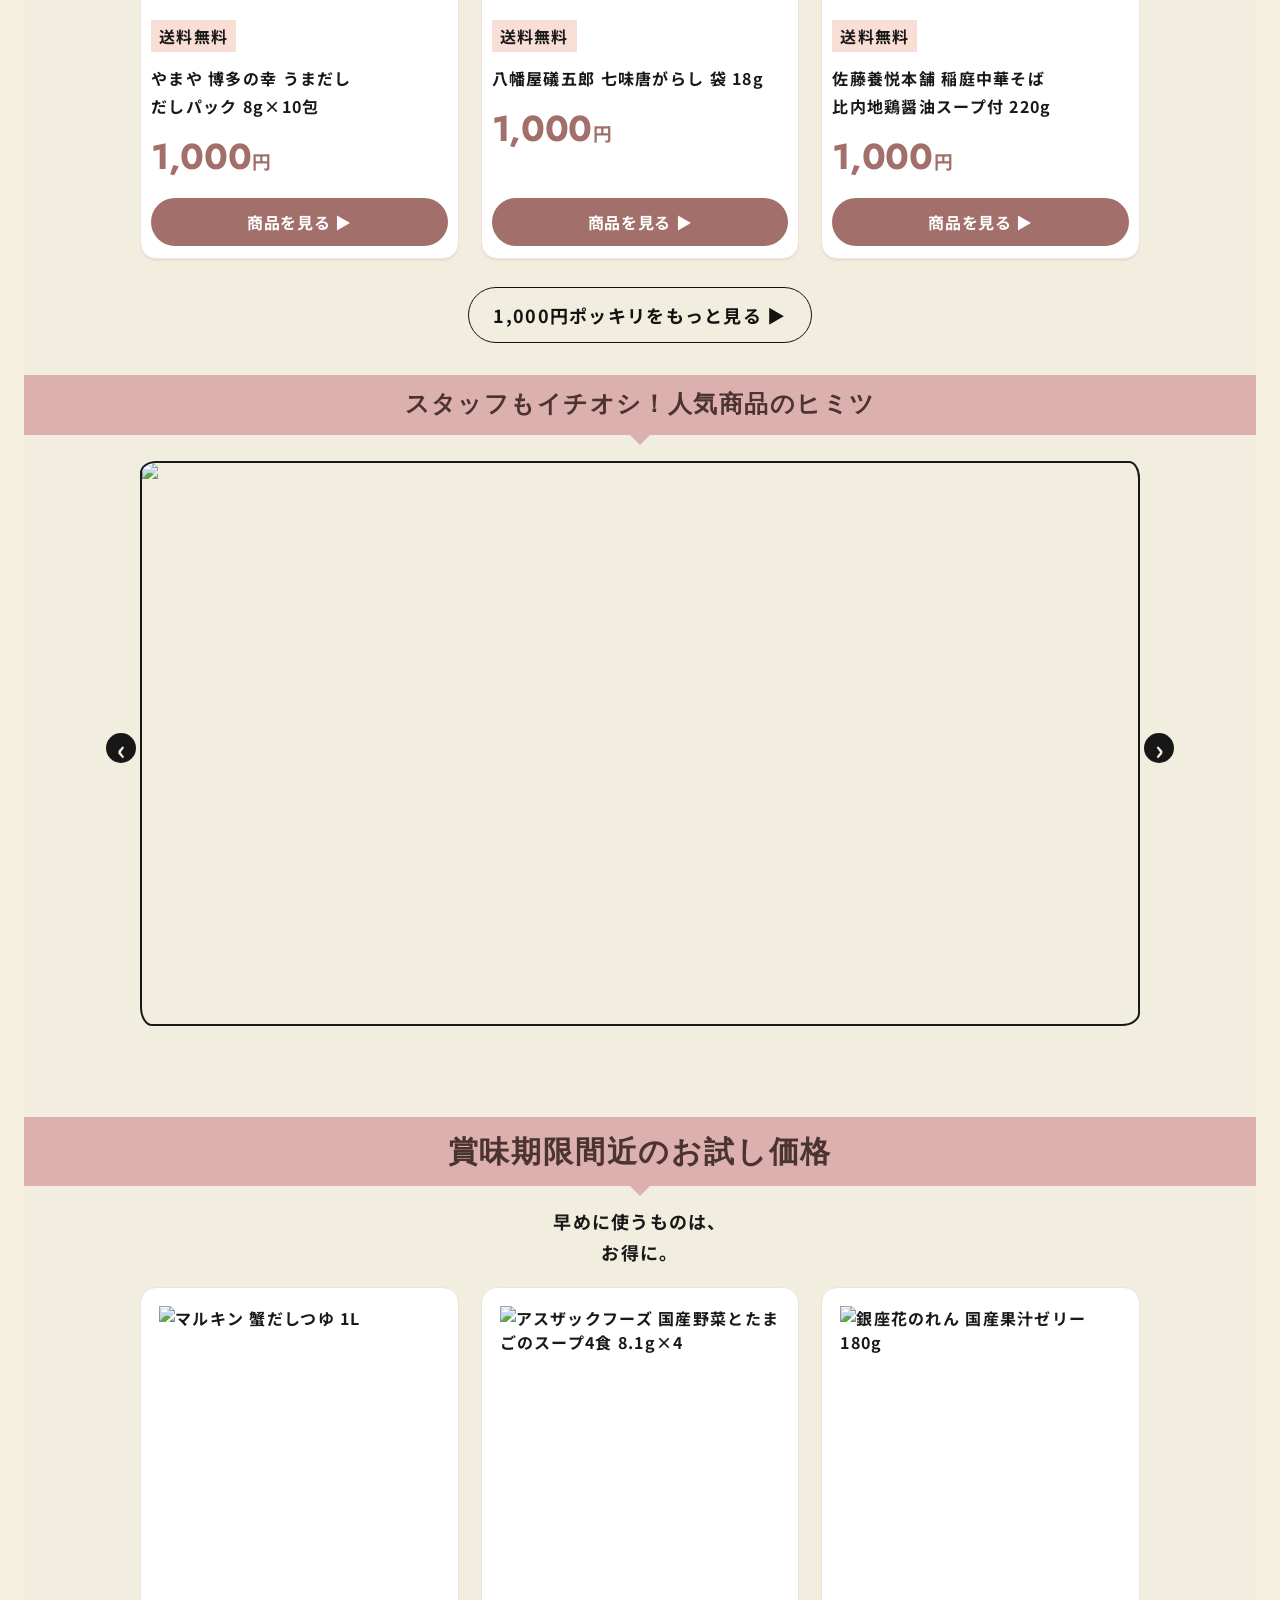
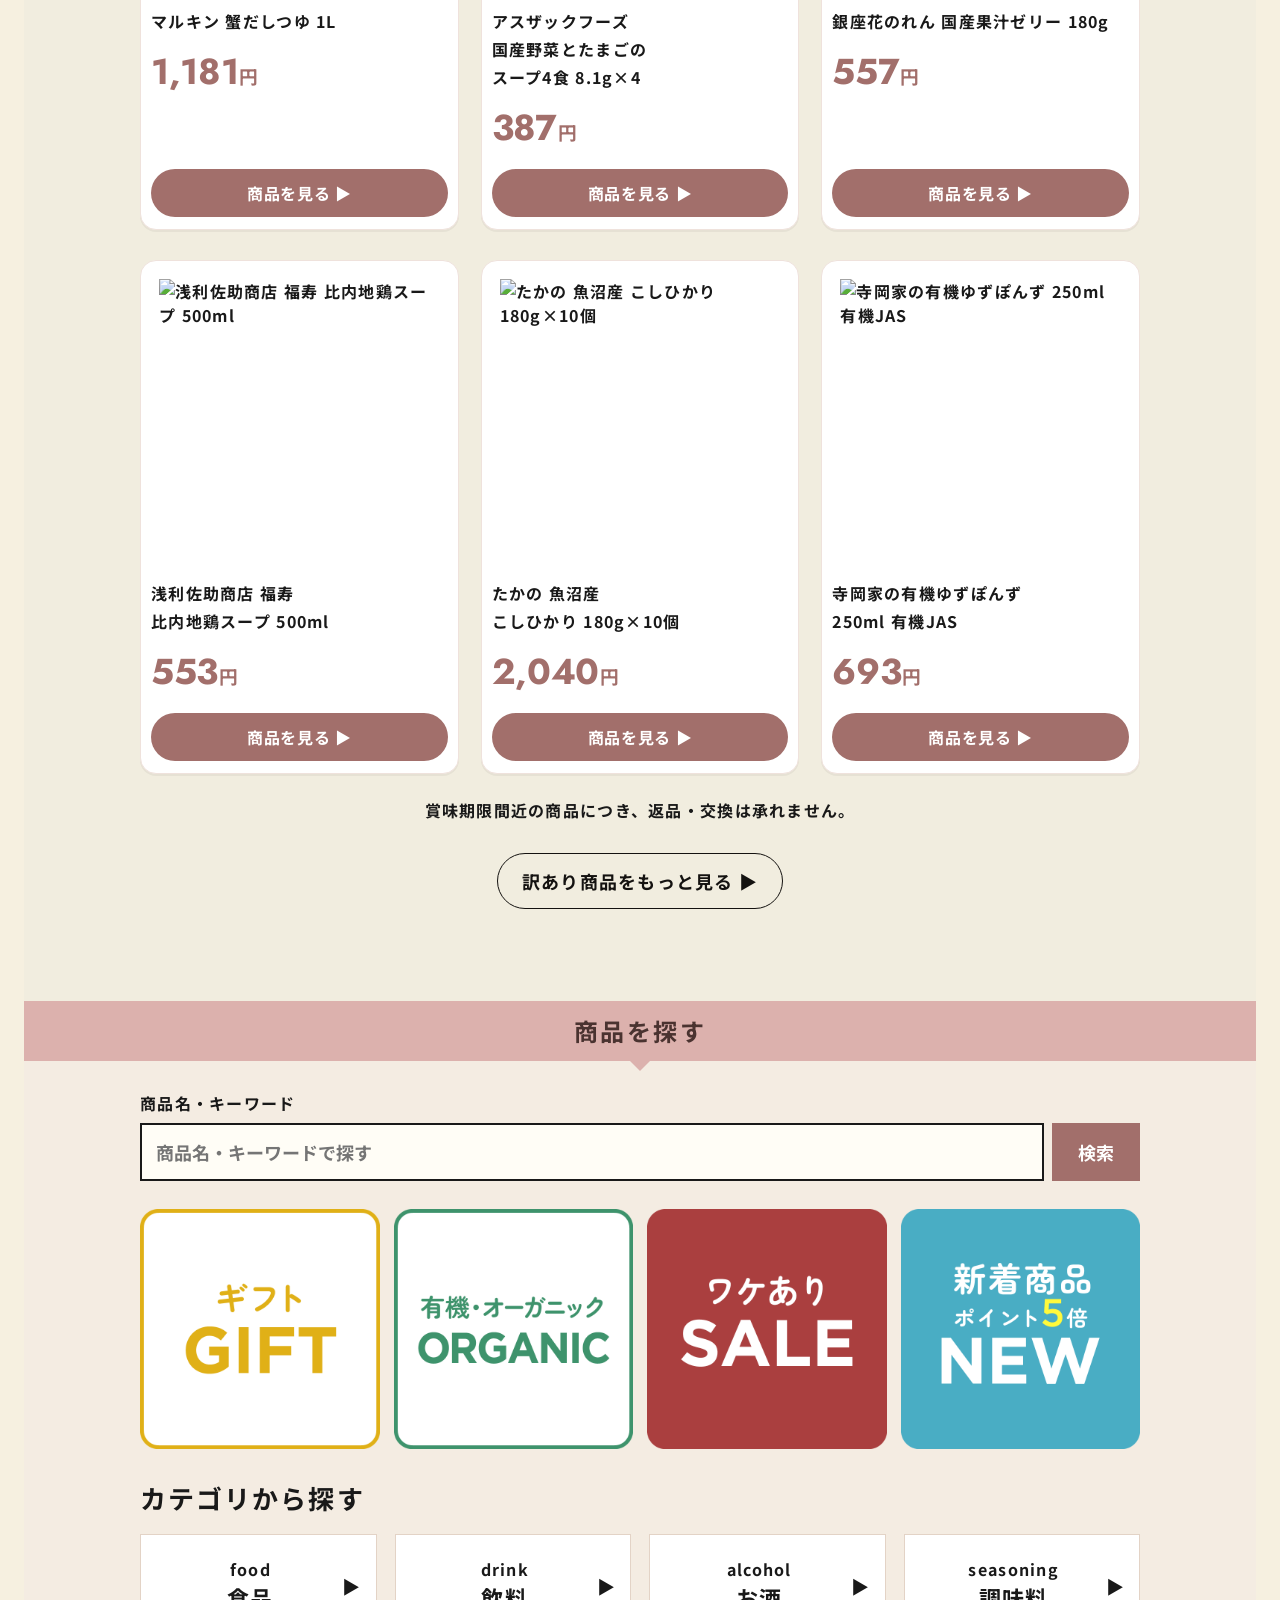
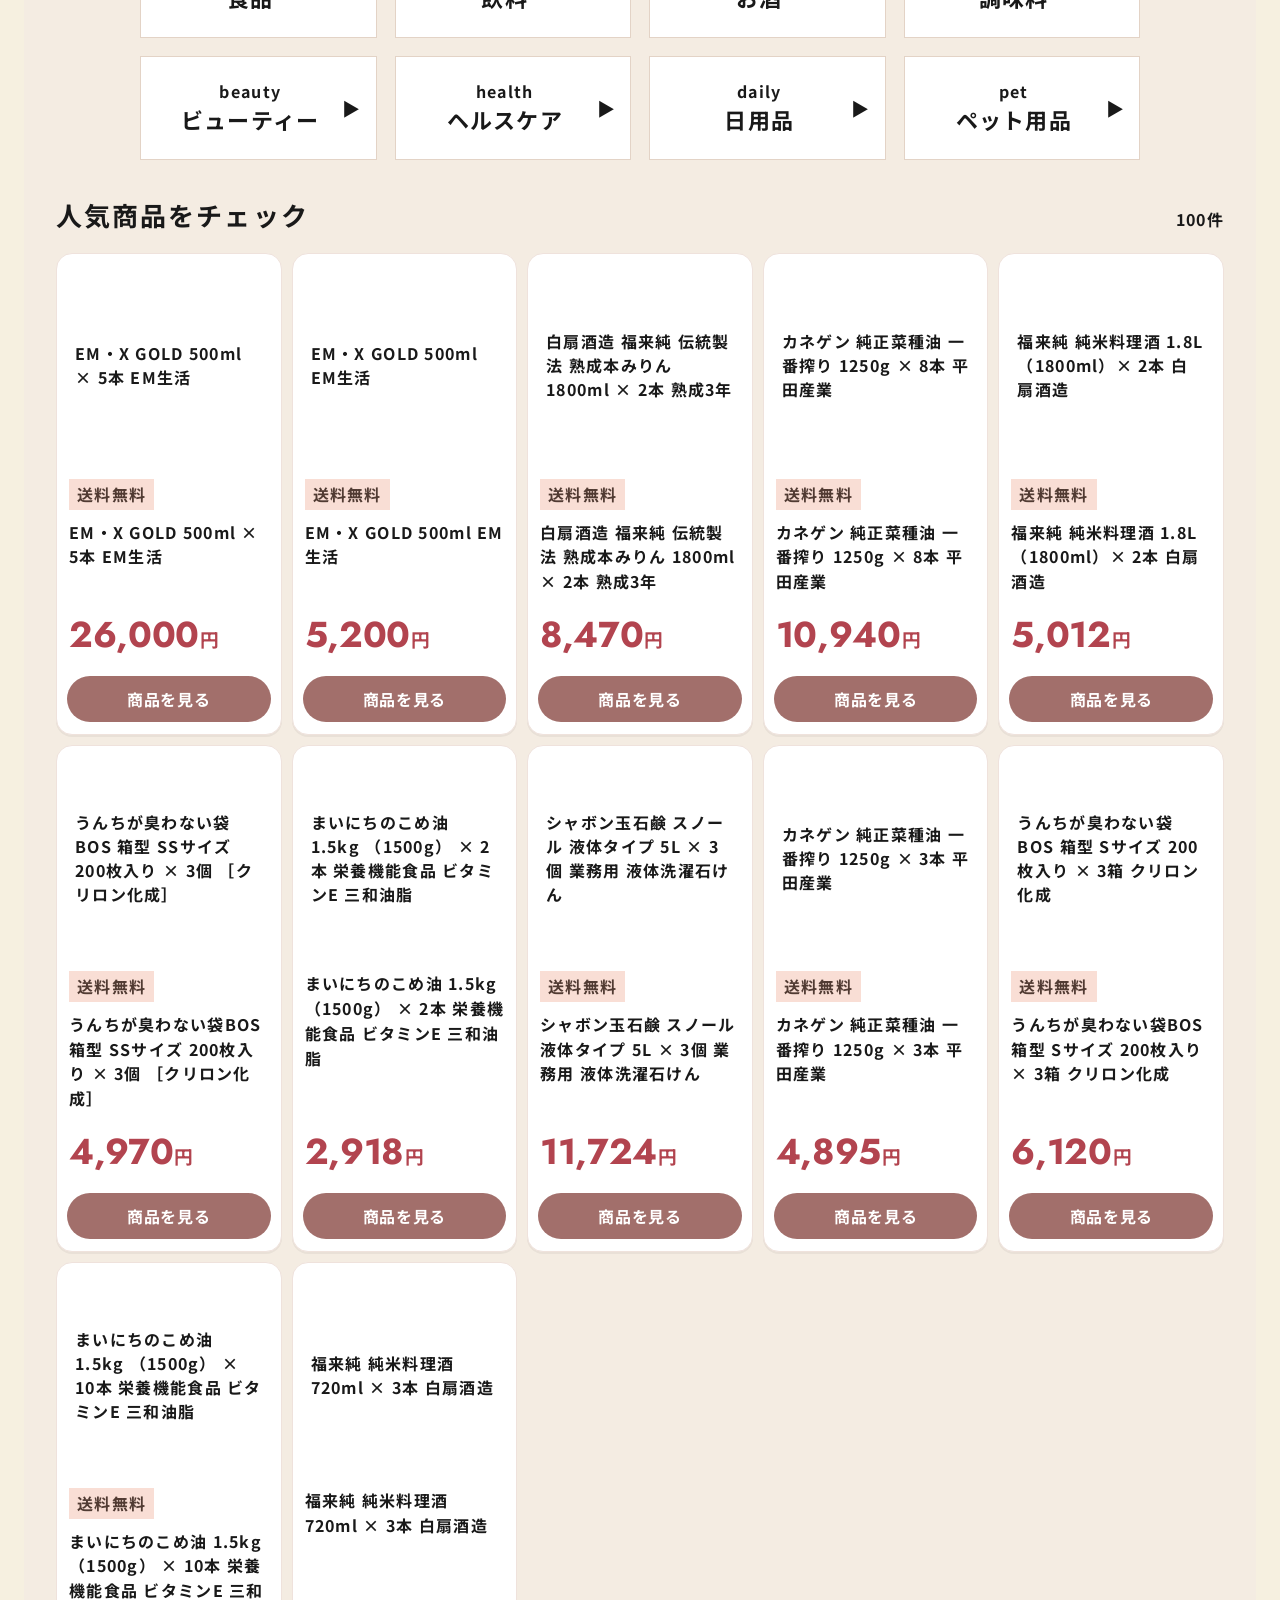
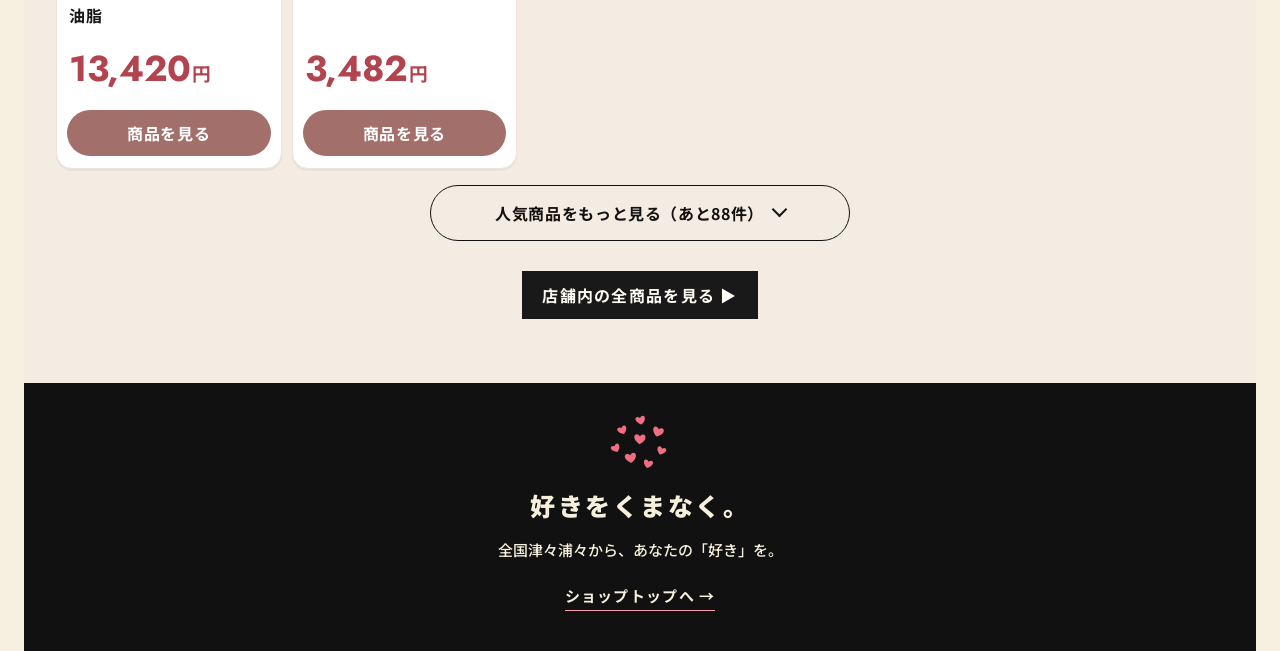
==== commit f54033b3: "fix: PCのガラポン/クーポン一覧ボタンの見出しを1行にして、ボタン幅に合わせた文字サイズで両脇の空きを詰める Co-Authored-By: Claude Opus 5.5 <noreply@a" ====
--- a/index.html
+++ b/index.html
@@ -7758,6 +7758,29 @@
 /* 追従ヘッダーも FV と同じ細長さ（元ページのFVは横65%に縮めている） */
 .bf-rd.bf-rd.bf-rd .floating-brand strong{display:inline-block!important;transform:scaleX(.65);transform-origin:center;font-size:32px!important;line-height:1.1!important}
 
+/* v13：PCのガラポン/クーポン一覧ボタンは見出しを1行にして横幅を使う */
+@media (min-width:768px){
+  .bf-rd.bf-rd.bf-rd .schedule-game-callout strong br{display:none}
+  .bf-rd.bf-rd.bf-rd .schedule-game-callout strong{font-size:clamp(28px,3.9vw,48px)!important;white-space:nowrap}
+  .bf-rd.bf-rd.bf-rd .schedule-game-callout small{font-size:clamp(16px,1.7vw,21px)!important}
+  .bf-rd.bf-rd.bf-rd .schedule-game-callout .kuji-overview-icon,.bf-rd.bf-rd.bf-rd .rd-ticket-icon{width:clamp(80px,9vw,120px)!important}
+  .bf-rd.bf-rd.bf-rd .schedule-game-callout{gap:clamp(16px,2.4vw,32px);padding:18px clamp(20px,3vw,40px)!important}
+}
+@media (min-width:768px){
+  .bf-rd.bf-rd.bf-rd .schedule-game-callout strong{font-size:clamp(22px,3.1vw,38px)!important;letter-spacing:.02em}
+  .bf-rd.bf-rd.bf-rd .schedule-game-callout .kuji-overview-icon,.bf-rd.bf-rd.bf-rd .rd-ticket-icon{width:clamp(70px,8vw,100px)!important}
+  .bf-rd.bf-rd.bf-rd .schedule-game-callout{gap:clamp(14px,2vw,24px)}
+}
+/* PC：ボタンの横幅に合わせて文字サイズを決め、両脇の空きをそろえる */
+@media (min-width:768px){
+  .bf-rd.bf-rd.bf-rd .schedule-game-callout{container-type:inline-size;padding:16px 24px!important}
+  .bf-rd.bf-rd.bf-rd .schedule-game-callout strong{font-size:min(4.25cqw,46px)!important}
+  .bf-rd.bf-rd.bf-rd .rd-coupon-callout strong{font-size:min(5.6cqw,56px)!important}
+  .bf-rd.bf-rd.bf-rd .schedule-game-callout small{font-size:min(2cqw,22px)!important}
+  .bf-rd.bf-rd.bf-rd .schedule-game-callout .kuji-overview-icon,.bf-rd.bf-rd.bf-rd .rd-ticket-icon{width:min(11cqw,120px)!important}
+  .bf-rd.bf-rd.bf-rd .schedule-game-callout .game-callout-arrow{width:min(5.4cqw,56px);height:min(5.4cqw,56px)}
+}
+
 </style>
 </head>
 
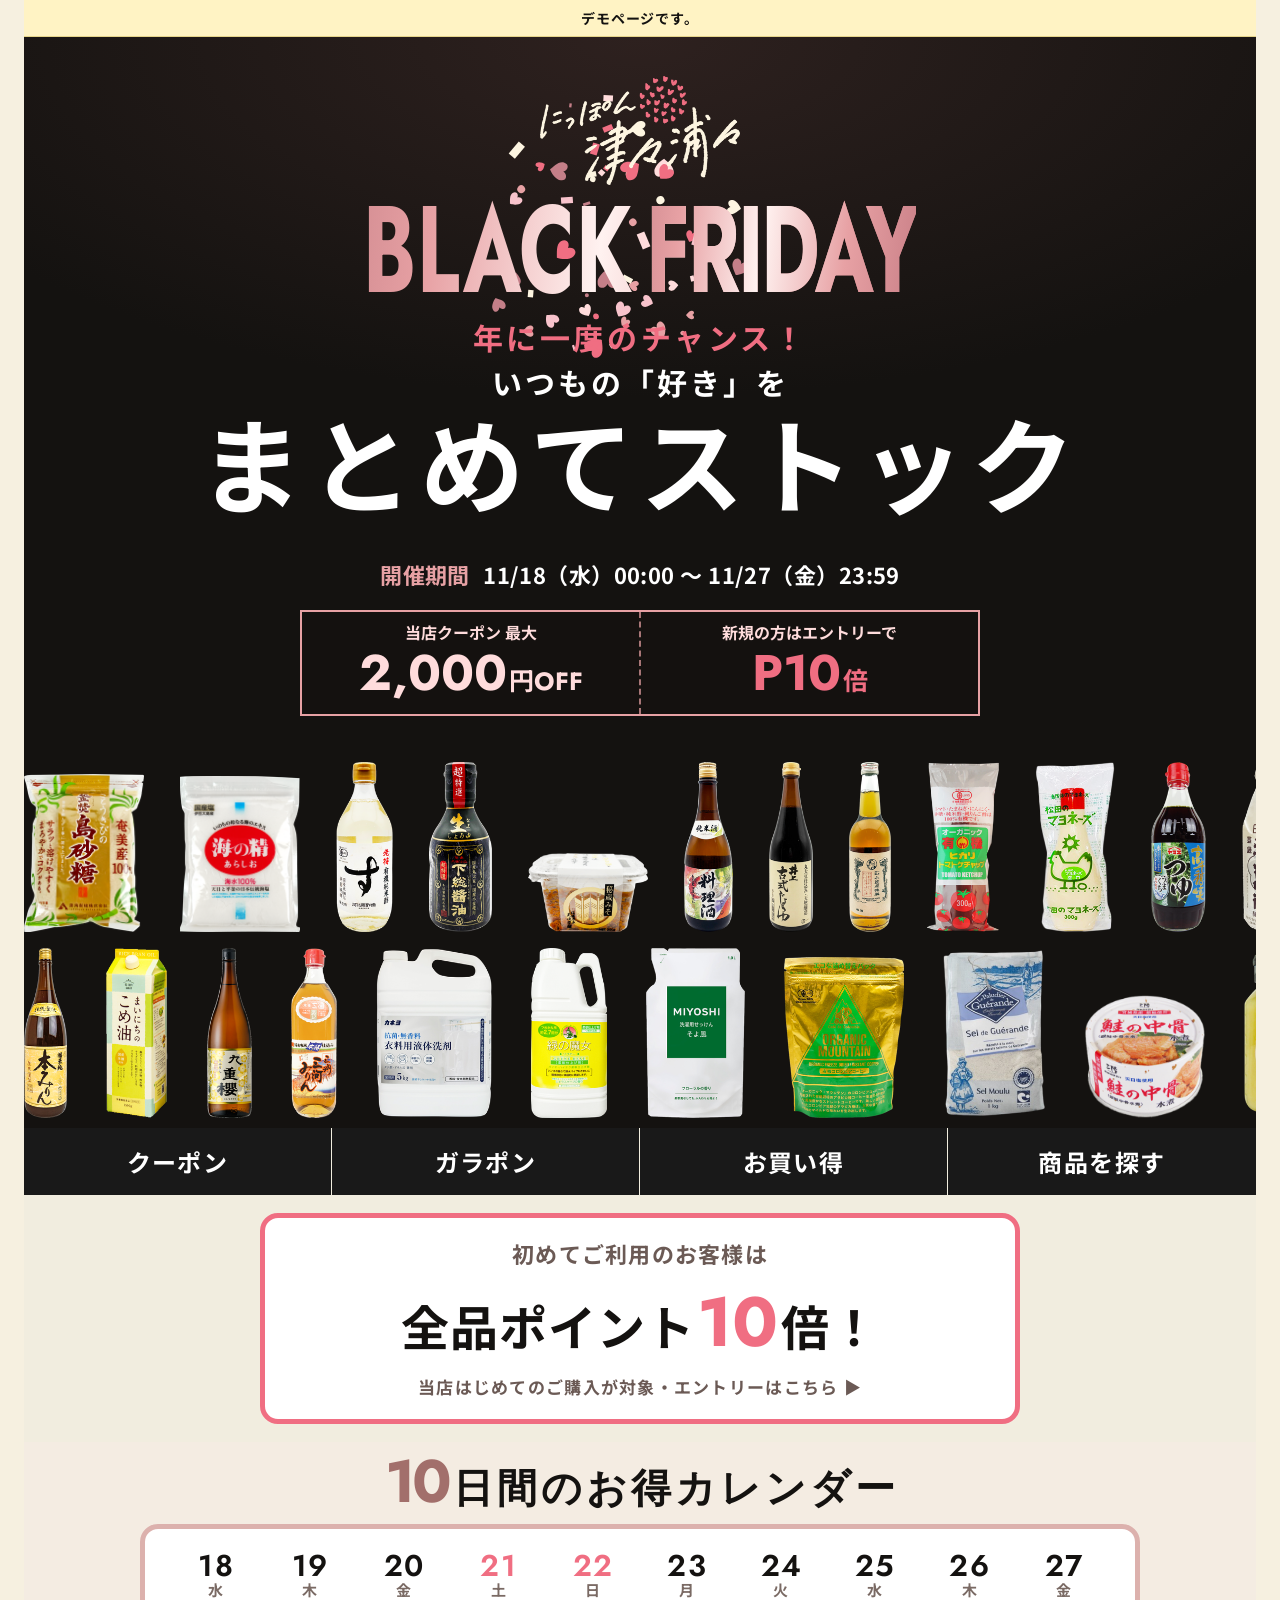
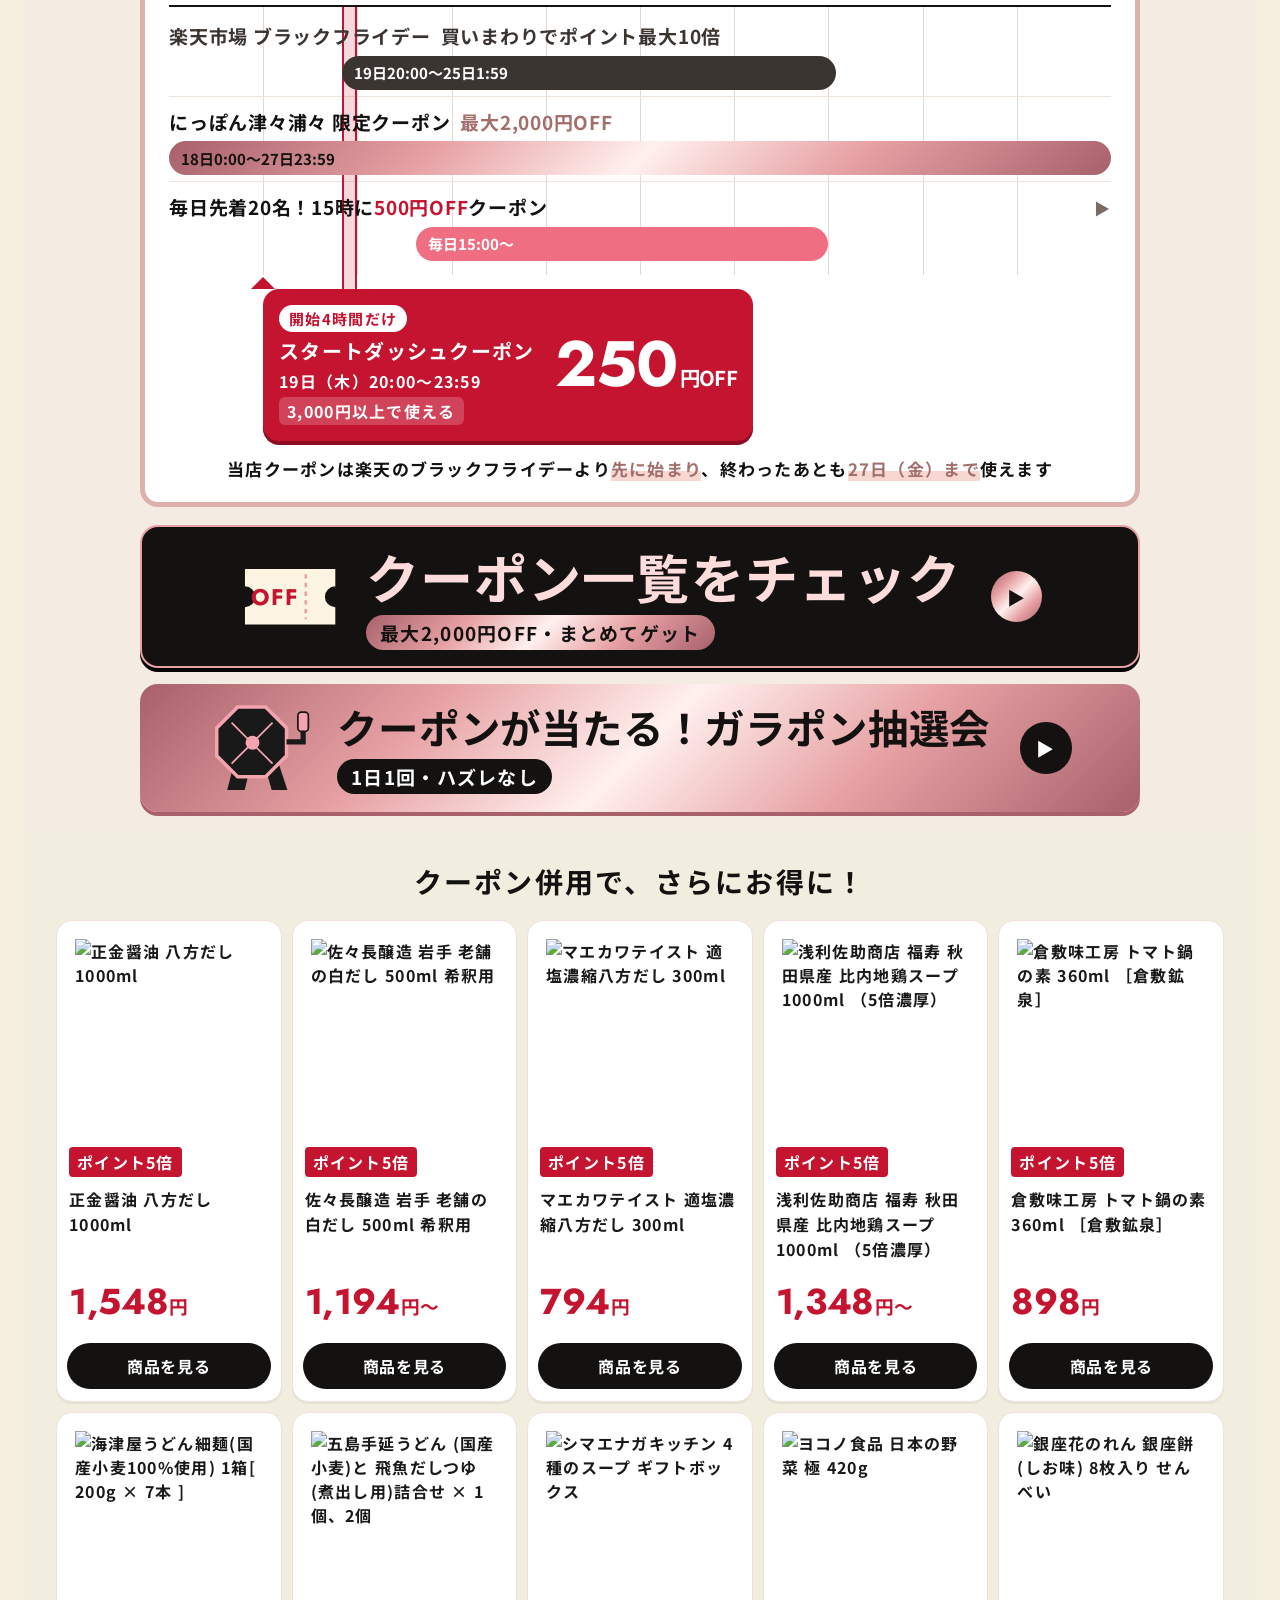
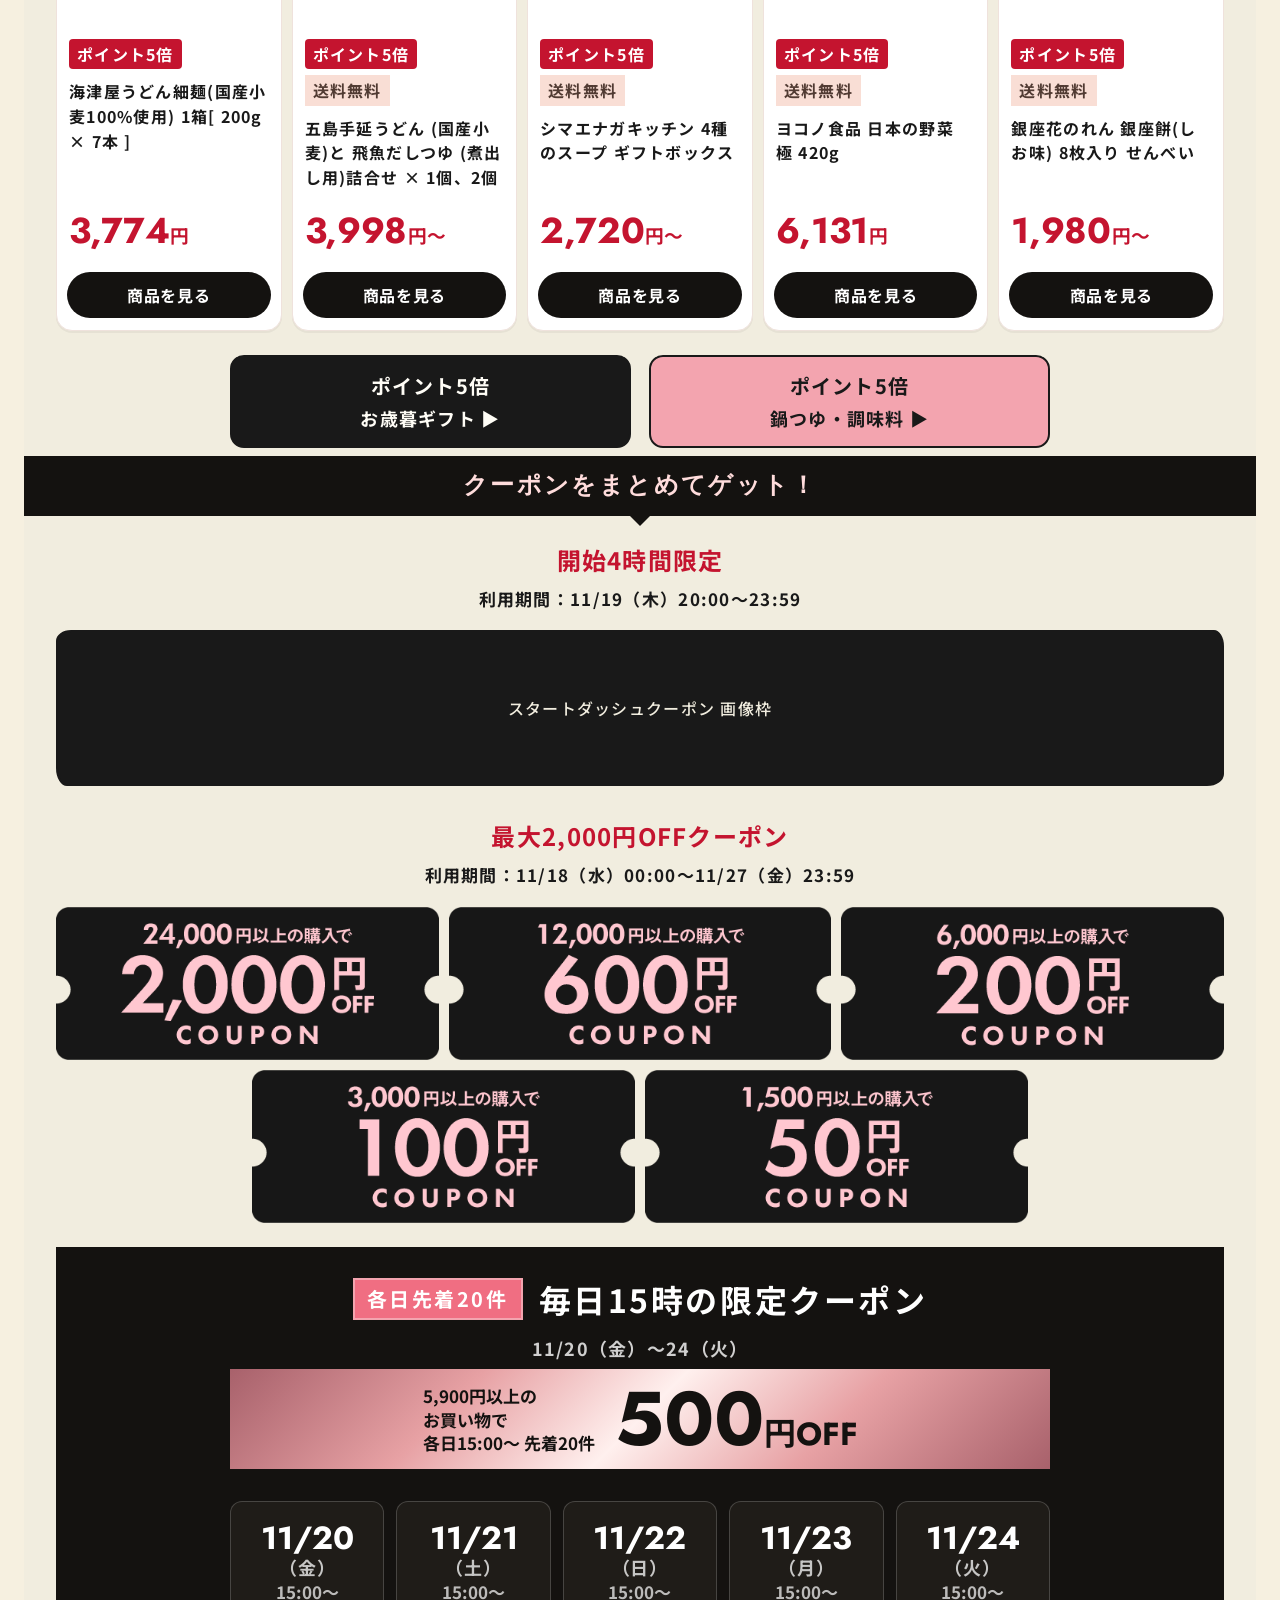
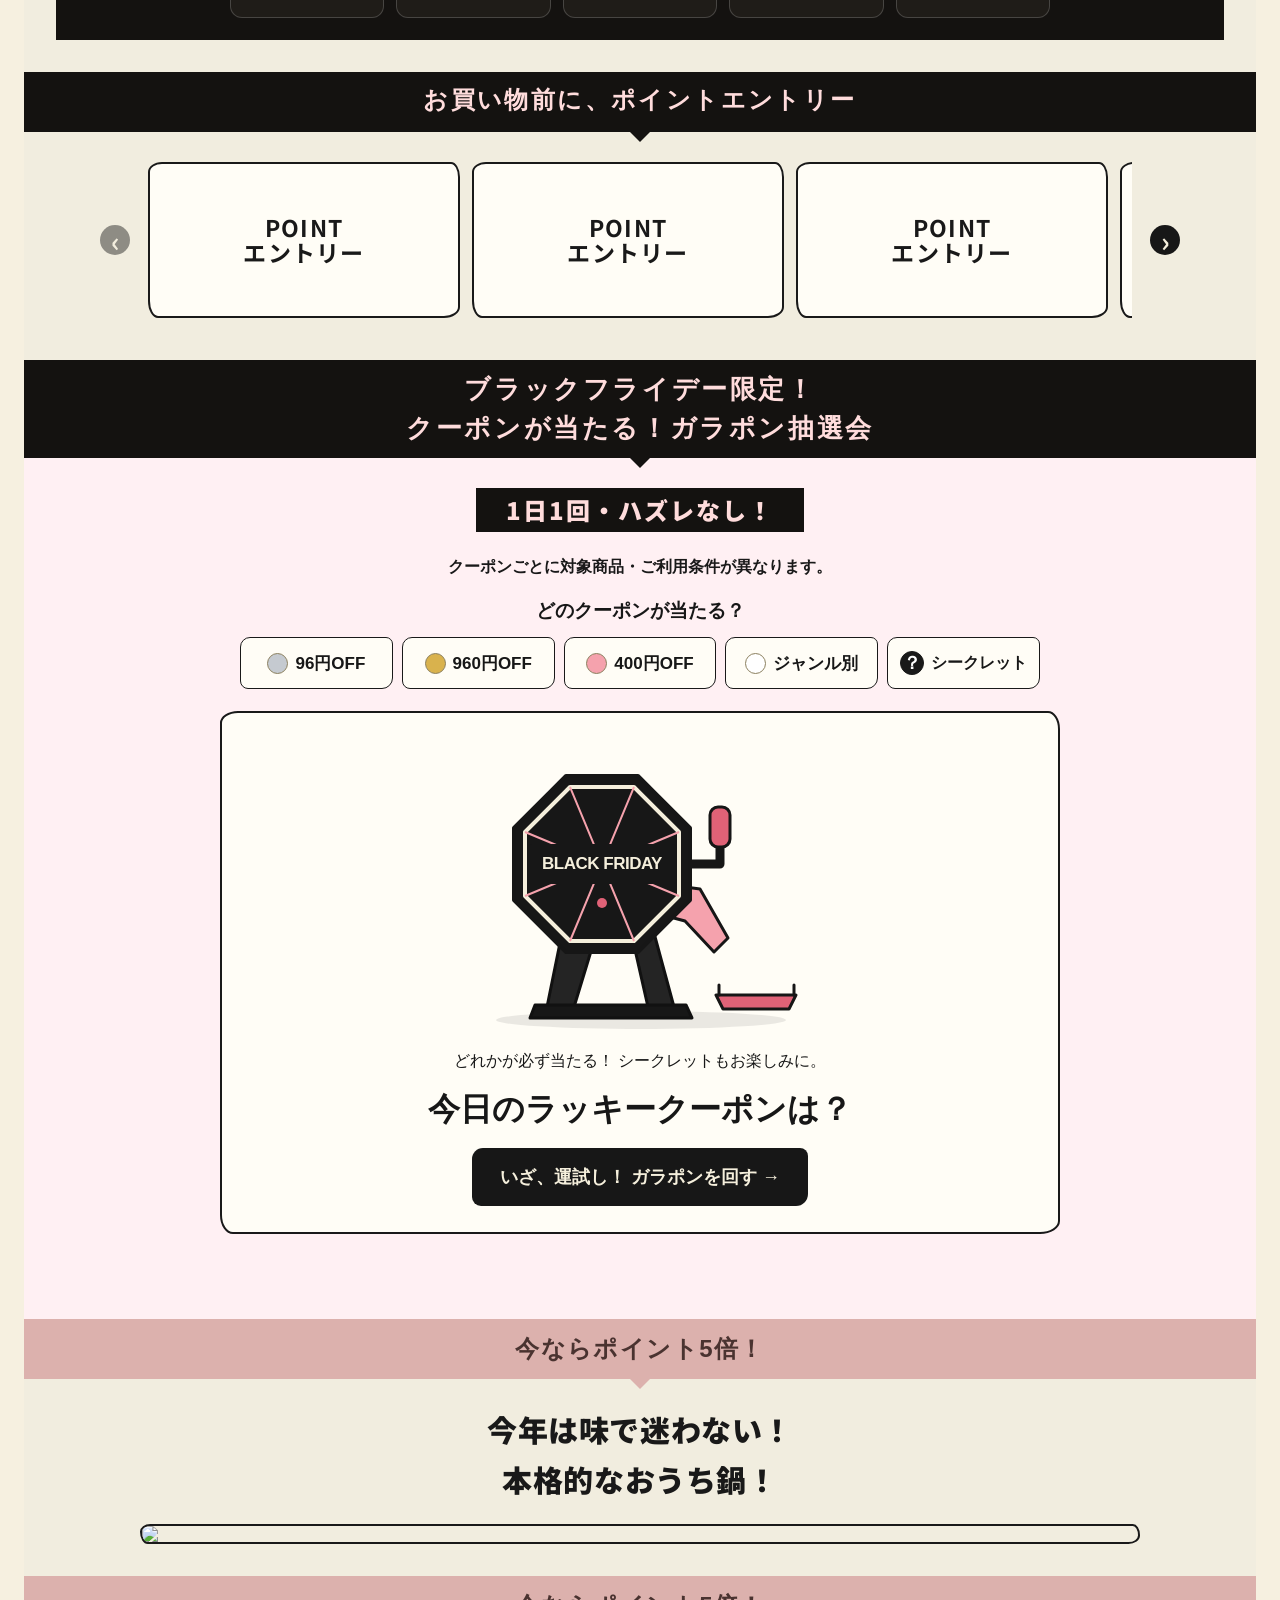
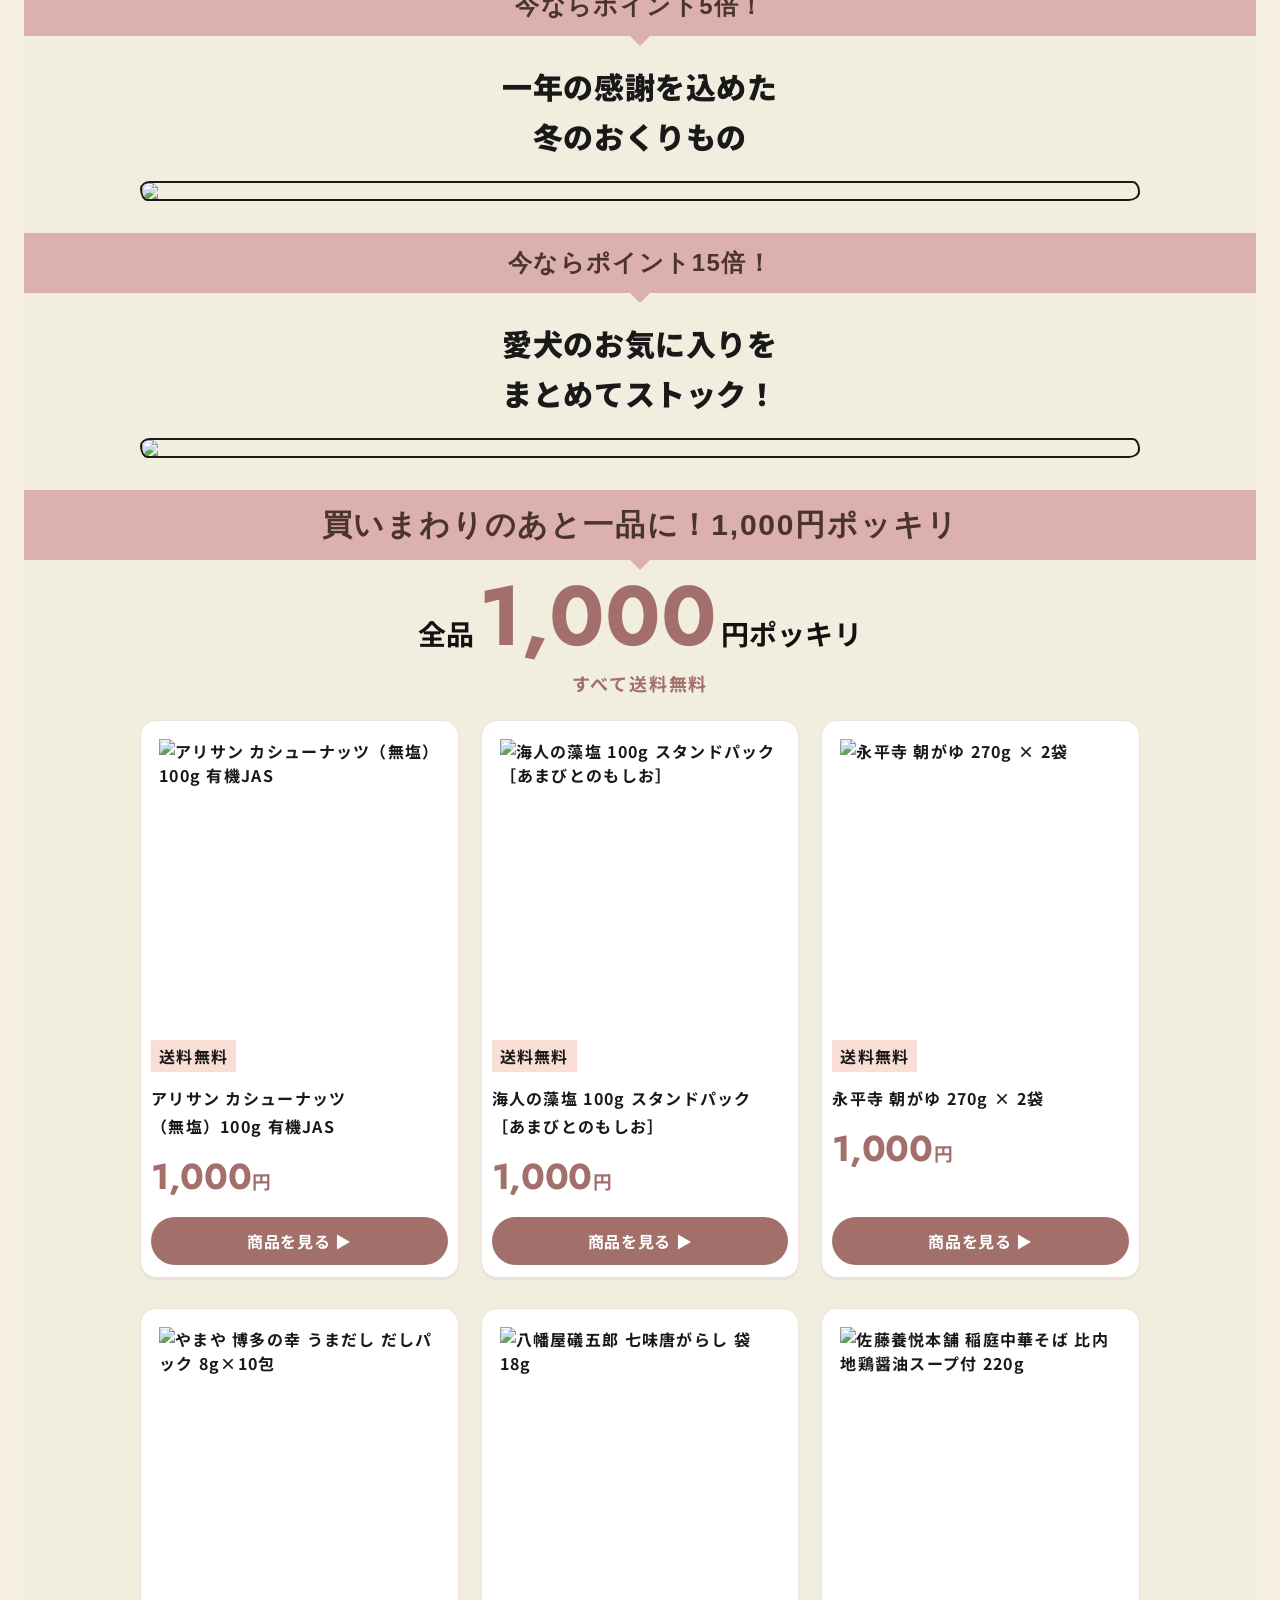
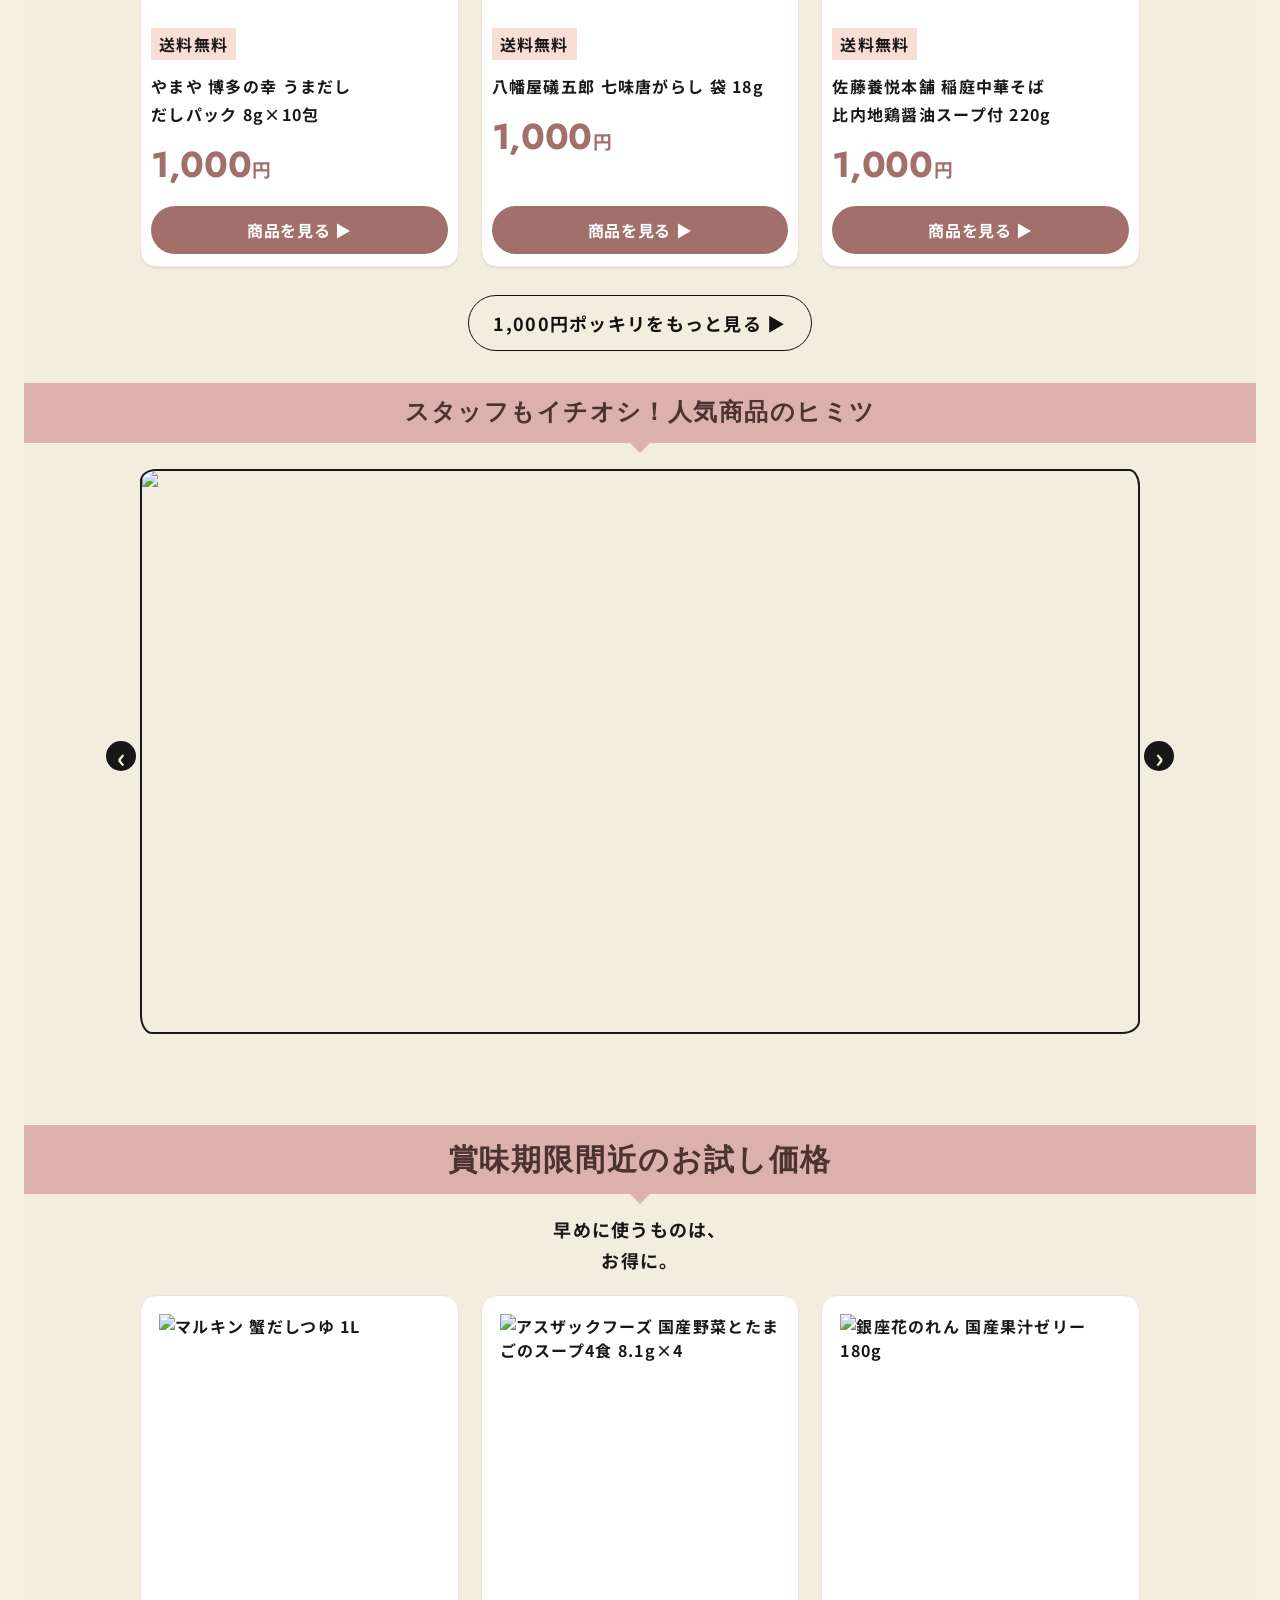
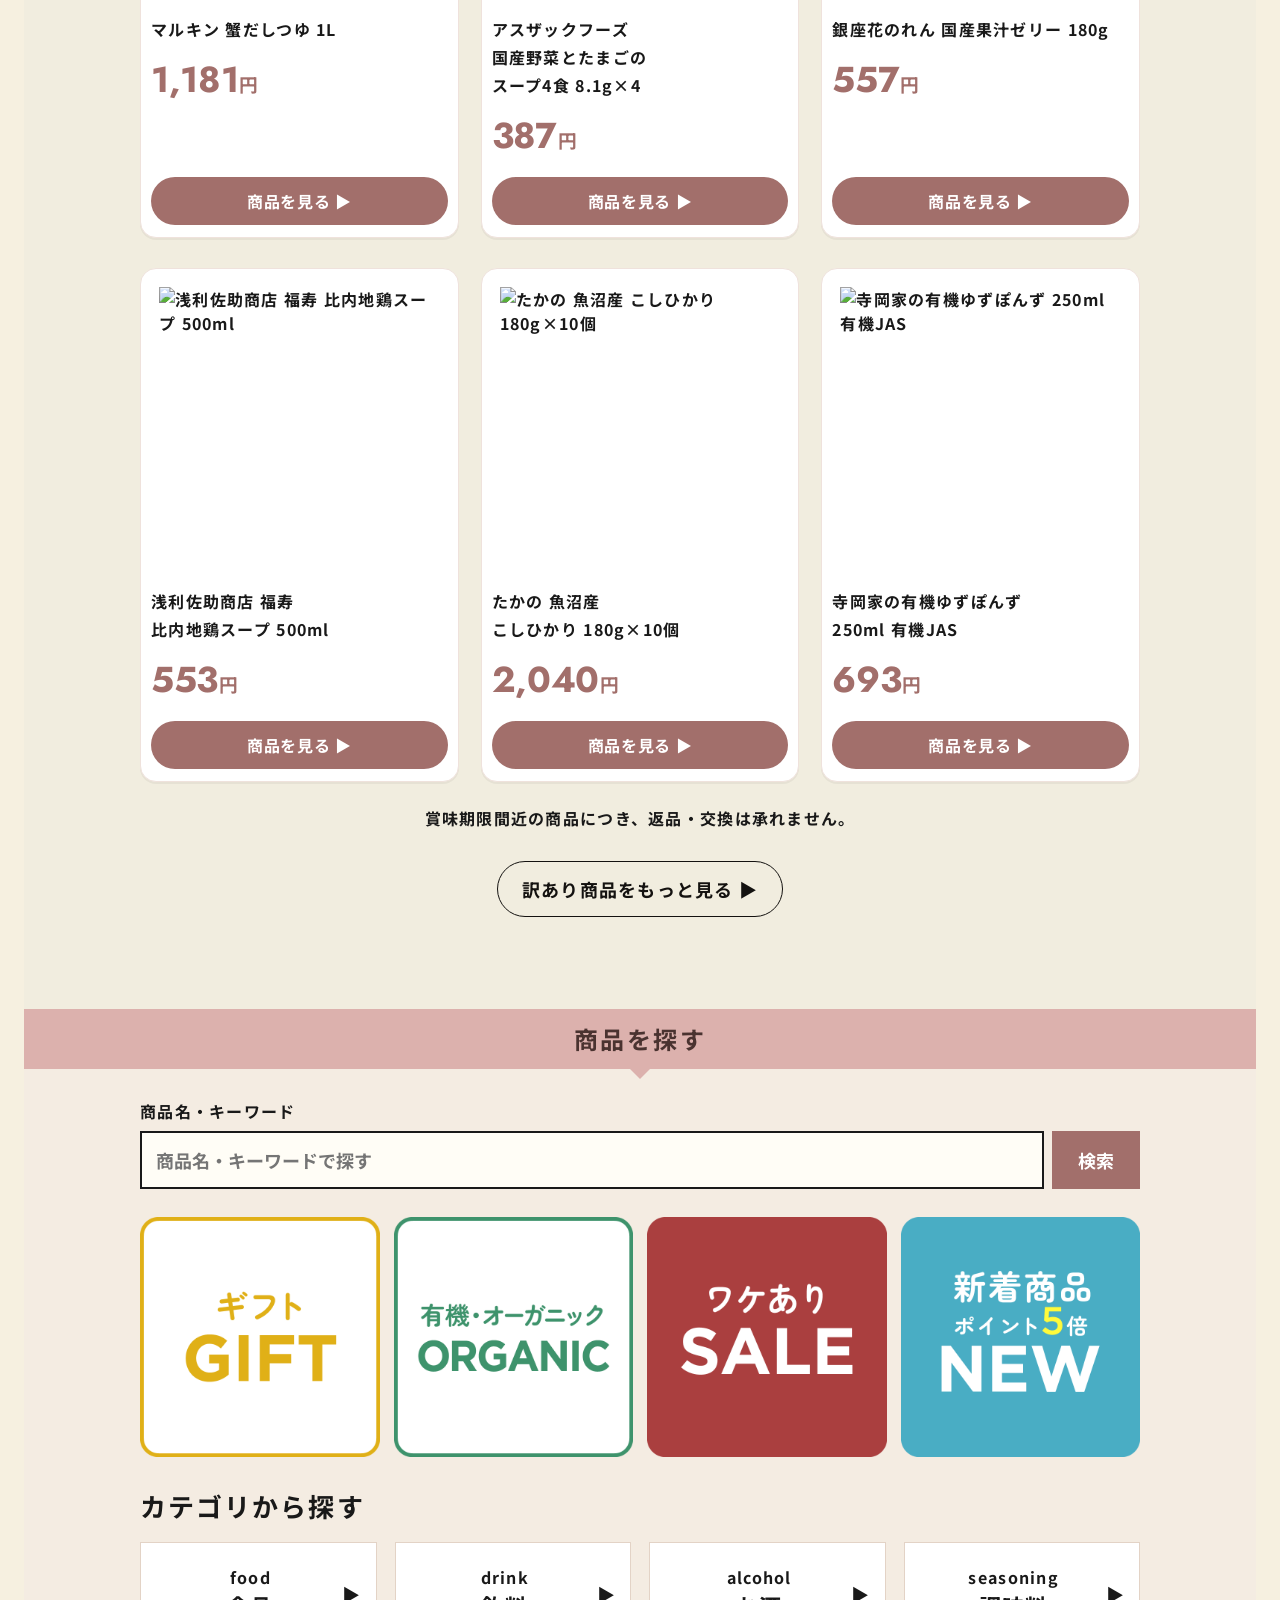
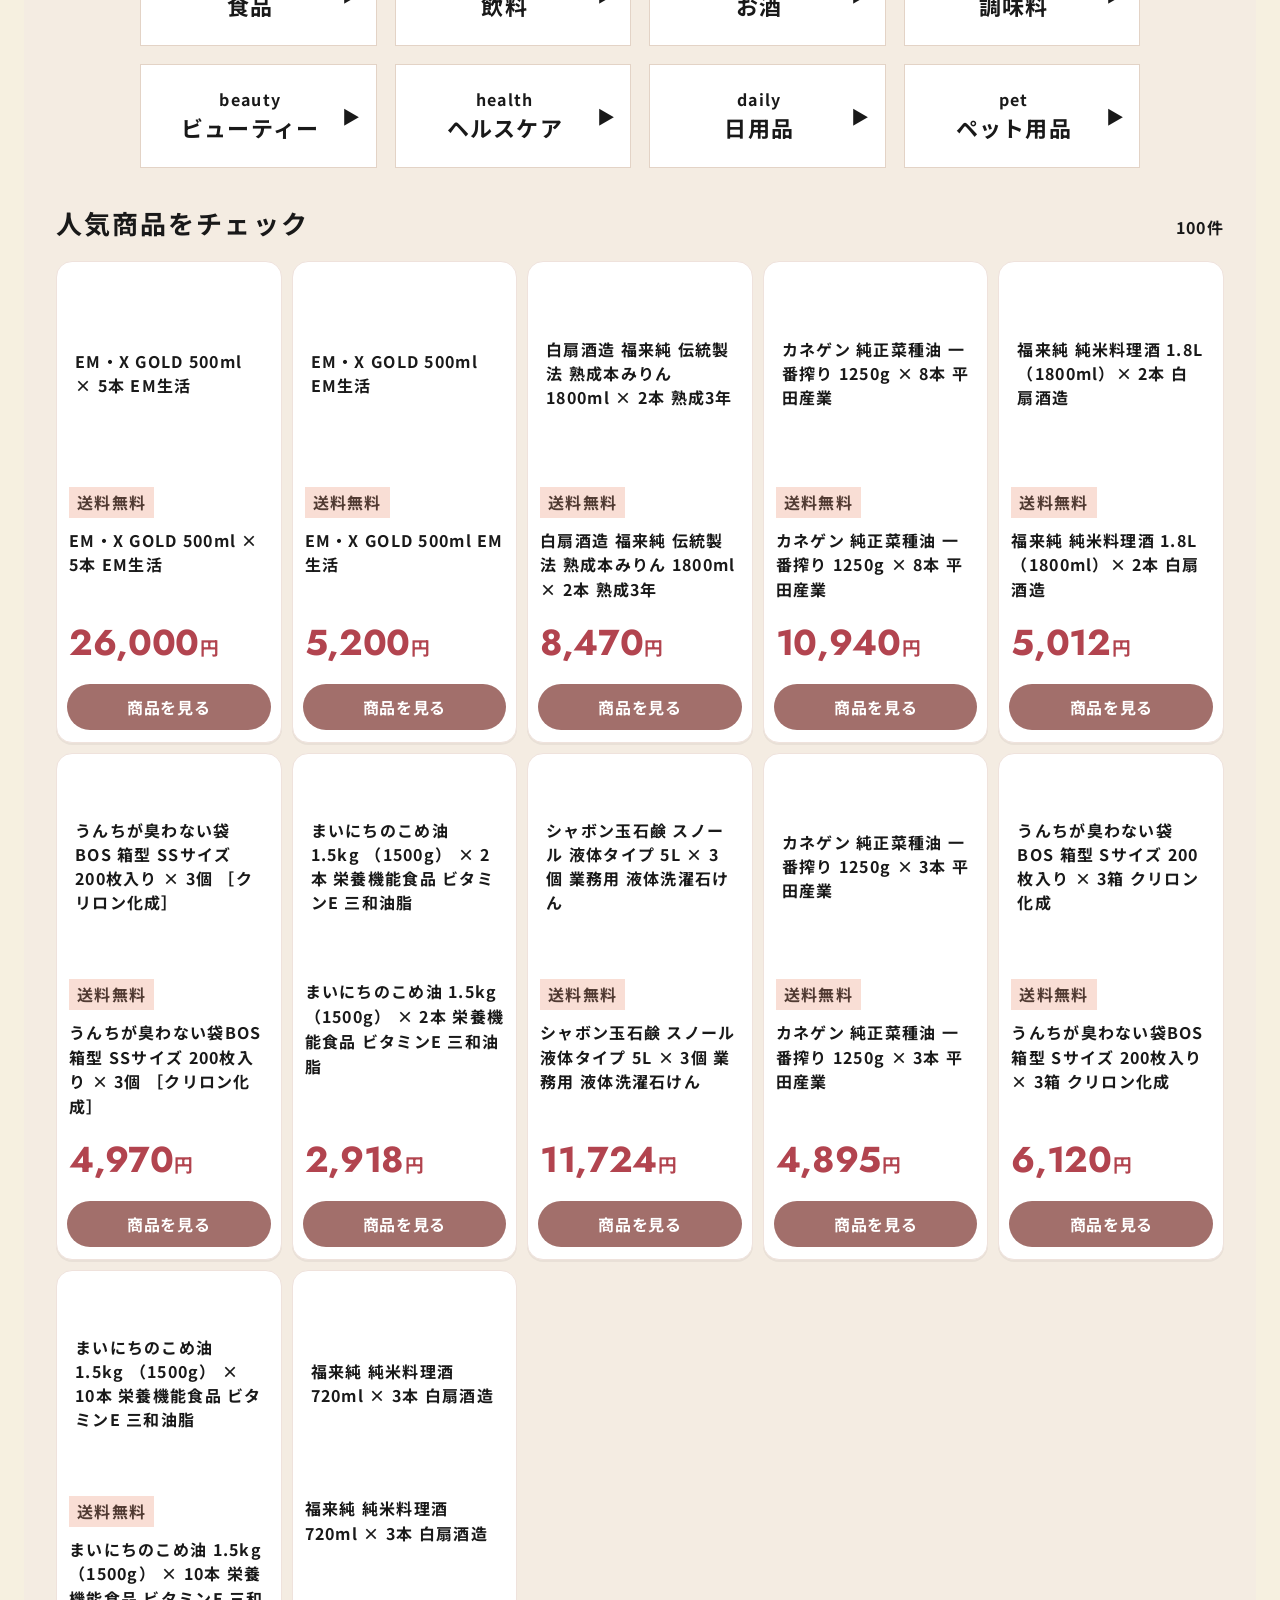
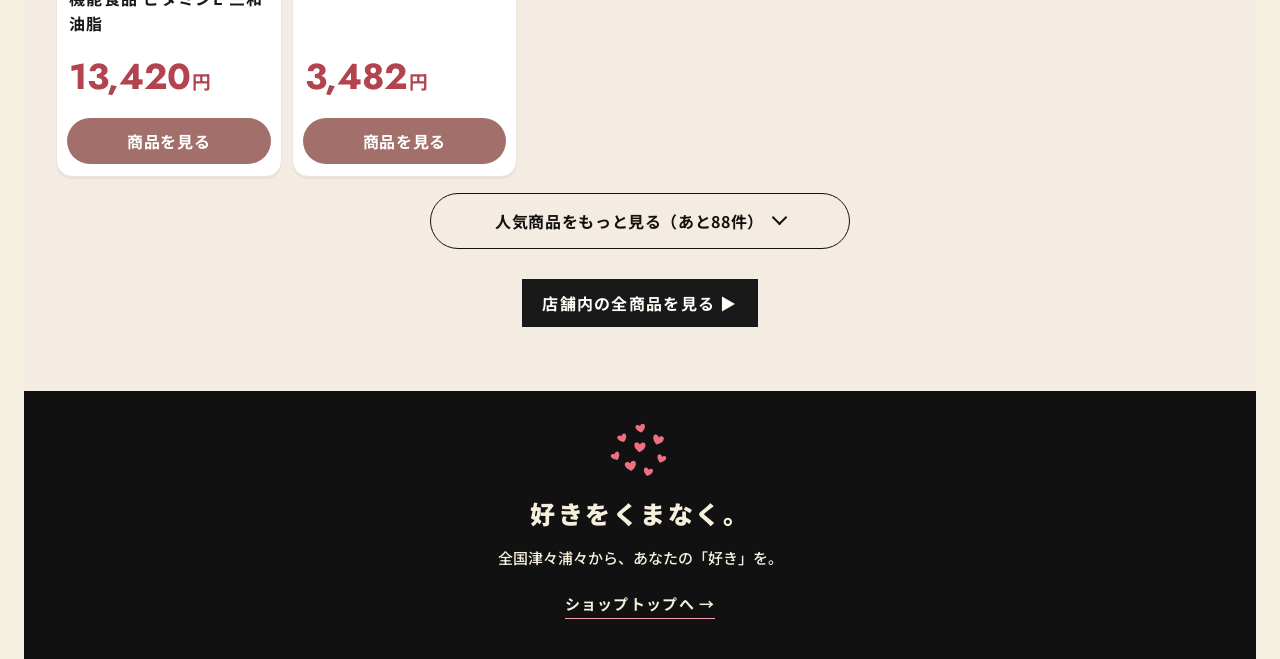
==== commit 72c10fa1: "fix: スマホのスタートダッシュ吹き出しを全幅にして口で19日を指す、見出しを10日間のお得カレンダーに、枠線を太く Co-Authored-By: Claude Opus 5.5 <noreply" ====
--- a/index.html
+++ b/index.html
@@ -7781,6 +7781,17 @@
   .bf-rd.bf-rd.bf-rd .schedule-game-callout .game-callout-arrow{width:min(5.4cqw,56px);height:min(5.4cqw,56px)}
 }
 
+/* v14：スマホの吹き出しを整える（全幅＋口で19日を指す、目印は文字の上を通らない細い線に） */
+@media (max-width:767px){
+  .bf-rd.bf-rd.bf-rd .bf-cal-dash{--from:0%;--w:100%;margin-left:0;margin-top:16px}
+  .bf-rd.bf-rd.bf-rd .bf-cal-dash:before{border-width:0 11px 12px}
+  .bf-cal-dashmark{width:4px;margin-left:-1px;background:var(--rd-red);border:0;bottom:-16px}
+  .bf-rd .bf-cal-label{position:relative;z-index:2;background:#fff;padding-block:2px}
+  .bf-rd .bf-cal-row{position:relative}
+}
+.bf-rd .bf-cal-track{z-index:1}
+:root{--rd-card-border:5px}
+
 </style>
 </head>
 
@@ -7972,7 +7983,7 @@
       </div>
       <section class="event-schedule" id="schedule" aria-labelledby="schedule-title">
         <div class="schedule-inner">
-          <h2 id="schedule-title" class="event-bubble"><b>10</b>日間カレンダー</h2>
+          <h2 id="schedule-title" class="event-bubble"><b>10</b>日間のお得カレンダー</h2>
           <!-- ▼ BF期間カレンダー（スマホでも1画面に収まる10日間タイムライン）
      位置は「11/18 0:00」起点の時間割合(%)で指定。日程を変える時は style の --s(開始%) と --e(終了%) を直す。
      1日 = 10%（10日間）。例：19日20:00 = (24+20)/240 = 18.33% -->
